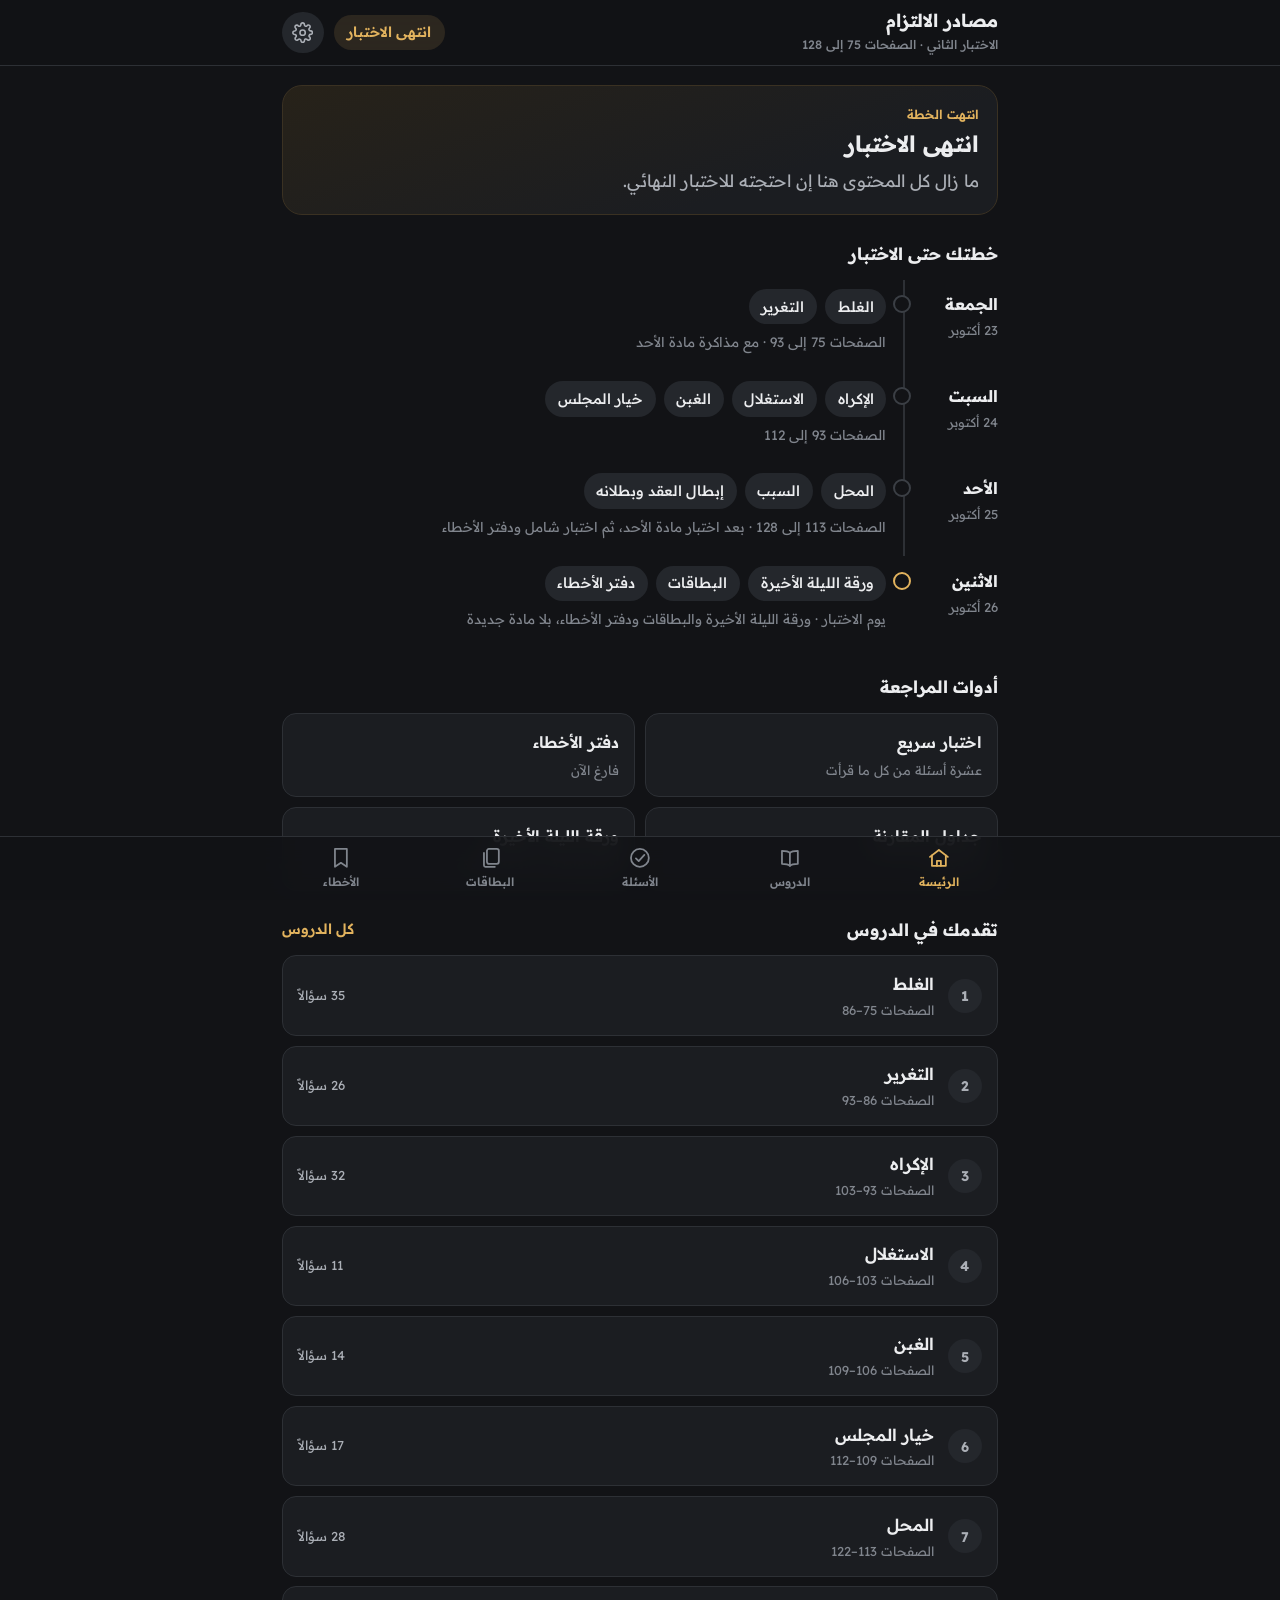
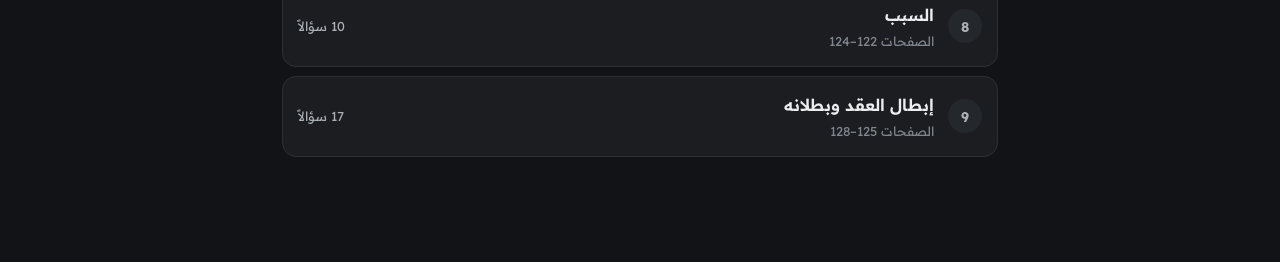
==== law114/index.html @ efef47d8 "ربط حفظ التقدم في المواقع الثلاثة بـ GitHub Co-Authored-By: Claude Opus 5.5 <noreply@anthropic.com> " ====
<!doctype html><html><head><meta charset=utf8><meta name=viewport content="width=device-width,initial-scale=1,viewport-fit=cover"><style>:root{color-scheme:light;box-sizing:border-box;padding-top:env(safe-area-inset-top,0px);padding-bottom:env(safe-area-inset-bottom,0px)}html{scroll-padding-top:env(safe-area-inset-top,0px)}body{margin:0;padding:0;font:14px -apple-system,BlinkMacSystemFont,sans-serif;background:#fff;color:#000}img{max-width:100%}[hidden]:not([hidden=until-found i]){display:none!important}</style></head><body>
<title>الميد الثاني مصادر الالتزام</title>
<meta name="claude:viewport-fit-sides" content="cover">
<link rel="preconnect" href="https://fonts.googleapis.com">
<link rel="preconnect" href="https://fonts.gstatic.com" crossorigin>
<link id="font-readex" rel="stylesheet" href="https://fonts.googleapis.com/css2?family=Readex+Pro:wght@300..700&display=swap">
<style>
/* Layout: one centred reading column for a phone; glassy sticky header with the countdown, fixed bottom tabs within thumb reach, content on soft graphite cards. Committed to a single dark look (the student asked for dark), gold for actions, green/red/blue reserved for a contract's legal effect. */
:root{
  --bg:#121316;
  --glass:rgba(18,19,22,.88);
  --surface:#1B1D21;
  --raised:#24272C;
  --line:#2D3035;
  --line-2:#3B3F45;
  --text:#ECEDEF;
  --text-2:#ABAFB6;
  --text-3:#80858D;
  --gold:#E2B35E;
  --gold-ink:#1A1407;
  --gold-tint:rgba(226,179,94,.13);
  --ok:#7CCB9F;
  --ok-tint:rgba(124,203,159,.14);
  --ok-ink:#0E2418;
  --bad:#F09389;
  --bad-tint:rgba(240,147,137,.14);
  --bad-ink:#2A0F0C;
  --able:#8DB6E6;
  --able-tint:rgba(141,182,230,.14);
  --teal:#7FCFCB;
  --teal-tint:rgba(127,207,203,.11);
  --violet:#BDA7F2;
  --violet-tint:rgba(189,167,242,.12);
  --shadow:rgba(0,0,0,.45);
  --r-lg:20px;
  --r-md:14px;
  --r-sm:10px;
  --font:"Readex Pro","Noto Sans Arabic","Geeza Pro",system-ui,sans-serif;
  color-scheme:dark;
}
html{font-size:17px;-webkit-text-size-adjust:100%}
html.fs-0{font-size:15.5px}
html.fs-2{font-size:18.5px}
*{box-sizing:border-box}
body{background:var(--bg);color:var(--text);font-family:var(--font);font-size:1rem;line-height:1.8;-webkit-tap-highlight-color:transparent}
body::before{content:"";position:fixed;inset:0 0 auto;height:env(safe-area-inset-top,0px);z-index:30;background:var(--bg)}
button{font:inherit;color:inherit;cursor:pointer}
button:focus-visible,a:focus-visible,textarea:focus-visible,[tabindex]:focus-visible{outline:2.5px solid var(--gold);outline-offset:2px}
.app{min-height:100%}
.wrap{max-width:44rem;margin-inline:auto;padding-left:max(16px,env(safe-area-inset-left,0px));padding-right:max(16px,env(safe-area-inset-right,0px))}

/* header */
.top{position:sticky;top:env(safe-area-inset-top,0px);z-index:20;background:var(--glass);-webkit-backdrop-filter:blur(14px);backdrop-filter:blur(14px);border-bottom:1px solid var(--line)}
.top .wrap{display:flex;align-items:center;gap:.6rem;padding-block:.55rem}
.brand{flex:1;min-width:0}
.brand b{display:block;font-size:1.06rem;font-weight:700;line-height:1.35}
.brand span{display:block;font-size:.72rem;color:var(--text-3);font-weight:500}
.count{flex:none;background:var(--gold-tint);color:var(--gold);border-radius:999px;padding:.28rem .8rem;font-size:.84rem;font-weight:600;white-space:nowrap;font-variant-numeric:tabular-nums}
.icon-btn{flex:none;width:2.45rem;height:2.45rem;border-radius:50%;border:0;background:var(--raised);display:grid;place-items:center;color:var(--text-2)}
.icon-btn svg{width:1.25rem;height:1.25rem}

/* main */
main{padding-block:1.1rem calc(6.2rem + env(safe-area-inset-bottom,0px));outline:none}
.enter{animation:enter .22s ease both}
@keyframes enter{from{opacity:.4;transform:translateY(6px)}to{opacity:1;transform:none}}
@media (prefers-reduced-motion:reduce){.enter{animation:none}}
.stack{display:grid;gap:.85rem}
.h-view{font-size:1.5rem;font-weight:700;line-height:1.4;margin:0;text-wrap:balance}
.eyebrow{font-size:.74rem;font-weight:600;color:var(--gold);margin:0}
.muted{color:var(--text-2)}
.small{font-size:.82rem}
.sec-title{display:flex;align-items:center;justify-content:space-between;gap:.6rem;margin:1.4rem 0 .6rem}
.sec-title h2{font-size:1rem;font-weight:700;margin:0}
.sec-title a,.link{background:none;border:0;padding:0;color:var(--gold);font-size:.84rem;font-weight:600;text-decoration:none}
.card{background:var(--surface);border:1px solid var(--line);border-radius:var(--r-lg);padding:1rem 1.05rem}
.btn{display:inline-flex;align-items:center;justify-content:center;gap:.5rem;min-height:3.05rem;padding:.55rem 1.1rem;border-radius:var(--r-md);border:0;font-weight:600;font-size:.98rem;text-decoration:none;text-align:center}
.btn-gold{background:var(--gold);color:var(--gold-ink)}
.btn-soft{background:var(--raised);color:var(--text)}
.btn-line{background:none;border:1.5px solid var(--line-2);color:var(--text)}
.btn-block{width:100%}
.btn-row{display:grid;grid-template-columns:1fr 1fr;gap:.6rem}
.chips{display:flex;flex-wrap:wrap;gap:.45rem}
.chip{border:1.5px solid var(--line-2);background:none;color:var(--text-2);border-radius:999px;padding:.32rem .85rem;font-size:.86rem;font-weight:500;line-height:1.5}
.chip[aria-pressed="true"]{background:var(--gold-tint);border-color:var(--gold);color:var(--gold);font-weight:600}
.pg{display:inline-block;font-size:.7rem;font-weight:500;line-height:1.55;color:var(--text-3);border:1px solid var(--line-2);border-radius:999px;padding:0 .5rem;margin-inline-start:.3rem;vertical-align:.12em;white-space:nowrap;font-variant-numeric:tabular-nums}
.qt{color:var(--text)}
.badge{display:inline-flex;align-items:center;gap:.35rem;font-size:.74rem;font-weight:600;border-radius:999px;padding:.12rem .62rem;white-space:nowrap;line-height:1.6}
.badge::before{content:"";width:.42rem;height:.42rem;border-radius:50%;background:currentColor}
.b-void{color:var(--bad);background:var(--bad-tint)}
.b-able{color:var(--able);background:var(--able-tint)}
.b-ok{color:var(--ok);background:var(--ok-tint)}
.b-reduce{color:var(--gold);background:var(--gold-tint)}
.b-stop{color:var(--violet);background:var(--violet-tint)}
.idtag{font-size:.7rem;color:var(--text-3);font-variant-numeric:tabular-nums;letter-spacing:.02em}
.empty{border:1.5px dashed var(--line-2);border-radius:var(--r-lg);padding:1.1rem;color:var(--text-2)}
.empty p{margin:0}

/* home */
.today{background:linear-gradient(160deg,#272219 0%,var(--surface) 70%);border:1px solid #3a3122}
.today h1{font-size:1.32rem;font-weight:700;margin:.15rem 0 .35rem;line-height:1.45}
.today p{margin:0}
.today .btn{margin-top:.9rem}
.plan{list-style:none;margin:0;padding:0}
.day{display:grid;grid-template-columns:4.6rem 1fr;gap:.85rem}
.day-date{padding-block:.6rem}
.day-date b{display:block;font-size:.95rem;font-weight:700}
.day-date span{display:block;font-size:.76rem;color:var(--text-3);font-variant-numeric:tabular-nums}
.day-body{position:relative;border-inline-start:2px solid var(--line);padding-inline-start:1rem;padding-block:.55rem 1rem;min-width:0}
.day-body::before{content:"";position:absolute;inset-inline-start:-8px;top:.9rem;width:14px;height:14px;border-radius:50%;background:var(--bg);border:2px solid var(--line-2)}
.day.is-today .day-body::before{border-color:var(--gold);background:var(--gold)}
.day.is-exam .day-body::before{border-color:var(--gold)}
.day:last-child .day-body{border-inline-start-color:transparent}
.day-body p{margin:.35rem 0 0;font-size:.8rem;color:var(--text-3)}
.lchip{display:inline-flex;align-items:center;gap:.35rem;background:var(--raised);border:0;color:var(--text);border-radius:999px;padding:.28rem .75rem;font-size:.85rem;font-weight:500;text-decoration:none}
.lchip.done{color:var(--ok)}
.lchip.done::before{content:"";width:.5rem;height:.28rem;border:solid currentColor;border-width:0 0 2px 2px;transform:rotate(-45deg) translateY(-1px)}
.lchip.soon{color:var(--text-3)}
.tools{display:grid;grid-template-columns:1fr 1fr;gap:.6rem}
.tool{display:flex;flex-direction:column;align-items:flex-start;gap:.15rem;background:var(--surface);border:1px solid var(--line);border-radius:var(--r-md);padding:.8rem .9rem;text-align:start;text-decoration:none;color:var(--text)}
.tool b{font-size:.94rem;font-weight:600}
.tool span{font-size:.76rem;color:var(--text-3)}
.lrow{display:flex;align-items:center;gap:.8rem;background:var(--surface);border:1px solid var(--line);border-radius:var(--r-md);padding:.75rem .9rem;text-decoration:none;color:var(--text);width:100%;text-align:start}
.lrow .num{flex:none;width:2rem;height:2rem;border-radius:50%;background:var(--raised);display:grid;place-items:center;font-size:.82rem;font-weight:700;color:var(--text-2);font-variant-numeric:tabular-nums}
.lrow .num.done{background:var(--ok-tint);color:var(--ok)}
.lrow .meta{flex:1;min-width:0}
.lrow .meta b{display:block;font-size:.98rem;font-weight:600}
.lrow .meta span{display:block;font-size:.76rem;color:var(--text-3)}
.lrow .stat{flex:none;font-size:.76rem;color:var(--text-2);text-align:end;font-variant-numeric:tabular-nums}
.lrow.soon{opacity:.55}
.list{display:grid;gap:.55rem}

/* lesson */
.back{display:inline-flex;align-items:center;gap:.3rem;color:var(--text-2);font-size:.86rem;text-decoration:none;margin-bottom:.4rem}
.back svg{width:1rem;height:1rem}
.l-title{font-size:2rem;font-weight:700;line-height:1.35;margin:.1rem 0 .4rem}
.l-intro{color:var(--text-2);margin:0}
.toc{margin-top:.9rem}
.sec{margin-top:1.7rem;scroll-margin-top:5rem}
.sec>h2{font-size:1.18rem;font-weight:700;line-height:1.5;margin:0 0 .7rem;text-wrap:balance}
.blk{margin-top:.75rem}
.blk p{margin:0}
.b-p{line-height:1.95}
.b-h3{font-size:1.02rem;font-weight:700;margin-top:1.3rem;display:flex;align-items:center;gap:.5rem}
.b-h3::before{content:"";width:.45rem;height:.45rem;border-radius:50%;background:var(--gold)}
.box{border-radius:var(--r-md);padding:.85rem .95rem}
.box .lbl{display:block;font-size:.74rem;font-weight:600;margin-bottom:.25rem}
.b-def,.b-art,.b-quote{background:var(--surface);border:1px solid var(--line)}
.b-def .lbl,.b-quote .lbl{color:var(--gold)}
.b-art .lbl{color:var(--text-2)}
.b-art .lbl em{font-style:normal;color:var(--gold)}
.b-def .tx,.b-art .tx,.b-quote .tx{font-size:1.06rem;line-height:1.95}
.qm{color:var(--gold)}
.b-eg{background:var(--raised)}
.b-eg .lbl{color:var(--text-2)}
.b-eg p{color:var(--text-2)}
.b-hashia{background:var(--teal-tint)}
.b-hashia .lbl{color:var(--teal)}
.b-warn{background:var(--violet-tint)}
.b-warn .lbl{color:var(--violet)}
.b-tip{background:var(--gold-tint)}
.b-tip .lbl{color:var(--gold)}
.b-list h4{font-size:.9rem;font-weight:700;margin:0 0 .45rem;color:var(--text-2)}
.b-list h4 .hs{color:var(--teal);font-weight:600}
.items{list-style:none;margin:0;padding:0;display:grid;gap:.55rem}
.items li{display:grid;grid-template-columns:auto 1fr;gap:.65rem;background:var(--surface);border:1px solid var(--line);border-radius:var(--r-md);padding:.7rem .85rem}
.items .mk{width:1.55rem;height:1.55rem;border-radius:50%;background:var(--gold-tint);color:var(--gold);display:grid;place-items:center;font-size:.78rem;font-weight:700;font-variant-numeric:tabular-nums;margin-top:.15rem}
.items .mk.dot{background:none}
.items .mk.dot::before{content:"";width:.42rem;height:.42rem;border-radius:50%;background:var(--gold)}
.items b{display:block;font-weight:600;line-height:1.7}
.items p{color:var(--text-2);margin-top:.2rem}
.kinds{display:grid;gap:.65rem}
.kind{background:var(--surface);border:1px solid var(--line);border-radius:var(--r-lg);padding:.9rem 1rem}
.kind-h{display:flex;align-items:flex-start;justify-content:space-between;gap:.7rem}
.kind-h b{font-size:1.06rem;font-weight:700;line-height:1.6}
.kind .d{margin-top:.45rem;font-size:1.02rem;line-height:1.9}
.kind .d .lbl{display:block;font-size:.72rem;font-weight:600;color:var(--gold);margin-bottom:.1rem}
.kind .x{margin-top:.45rem;color:var(--text-2)}
.kind .hk{margin-top:.45rem}
.kind .hk span{font-size:.74rem;font-weight:600;color:var(--gold)}
.kind ul{margin:.5rem 0 0;padding:0;list-style:none;display:grid;gap:.35rem}
.kind ul li{position:relative;padding-inline-start:1rem;color:var(--text-2);font-size:.95rem}
.kind ul li::before{content:"";position:absolute;inset-inline-start:0;top:.75em;width:.36rem;height:.36rem;border-radius:50%;background:var(--line-2)}
.kind .egl{display:block;margin-top:.55rem;font-size:.72rem;font-weight:600;color:var(--text-3)}
.l-end{margin-top:2rem;display:grid;gap:.6rem}

/* quiz */
.setup-group{margin-top:1.1rem}
.setup-group h3{font-size:.86rem;font-weight:600;color:var(--text-2);margin:0 0 .5rem}
.avail{margin-top:1rem;font-size:.84rem;color:var(--text-3)}
.run-top{display:flex;align-items:center;gap:.8rem}
.run-top .pos{flex:1;font-size:.86rem;color:var(--text-2);font-variant-numeric:tabular-nums}
.bar{height:5px;border-radius:999px;background:var(--raised);overflow:hidden;margin:.6rem 0 1rem}
.bar i{display:block;height:100%;background:var(--gold);border-radius:999px;transition:width .25s ease}
.q-meta{display:flex;flex-wrap:wrap;align-items:center;gap:.35rem .7rem;font-size:.76rem;color:var(--text-3)}
.q-meta .k{color:var(--gold);font-weight:600}
.q-meta .hs{color:var(--teal);font-weight:600}
.q-text{font-size:1.18rem;font-weight:600;line-height:1.8;margin:.55rem 0 1rem}
.blank{display:inline-block;min-width:4.5rem;border-bottom:2px solid var(--gold);color:var(--gold);text-align:center;line-height:1.4}
.opts{display:grid;gap:.55rem}
.opts.tf{grid-template-columns:1fr 1fr}
.opt{display:flex;align-items:center;gap:.75rem;width:100%;min-height:3.3rem;text-align:start;background:var(--raised);border:1.5px solid transparent;border-radius:var(--r-md);padding:.7rem .95rem;font-size:1rem;line-height:1.6;color:var(--text)}
.opts.tf .opt{justify-content:center;font-weight:600}
.opt .tx{flex:1}
.opt .sign{flex:none;width:1.45rem;height:1.45rem;border-radius:50%;border:2px solid var(--line-2);position:relative}
.opts.tf .opt .sign{display:none}
.opt:disabled{cursor:default}
.opt.right{background:var(--ok-tint);border-color:var(--ok)}
.opt.right .sign{background:var(--ok);border-color:var(--ok)}
.opt.right .sign::after{content:"";position:absolute;left:50%;top:45%;width:.55rem;height:.3rem;border:solid var(--ok-ink);border-width:0 0 2.5px 2.5px;transform:translate(-50%,-50%) rotate(-45deg)}
.opt.wrong{background:var(--bad-tint);border-color:var(--bad)}
.opt.wrong .sign{background:var(--bad);border-color:var(--bad)}
.opt.wrong .sign::before,.opt.wrong .sign::after{content:"";position:absolute;left:50%;top:50%;width:.62rem;height:2.5px;background:var(--bad-ink);border-radius:2px;transform:translate(-50%,-50%) rotate(45deg)}
.opt.wrong .sign::after{transform:translate(-50%,-50%) rotate(-45deg);border:0}
.opt.dim{opacity:.55}
.fb{margin-top:1rem;border-radius:var(--r-lg);padding:.95rem 1rem;background:var(--surface);border:1px solid var(--line)}
.fb .v{font-weight:700;margin:0}
.fb .v.ok{color:var(--ok)}
.fb .v.no{color:var(--bad)}
.fb .nbline{font-size:.8rem;color:var(--text-3);margin:.2rem 0 0}
.fb .w{margin:.55rem 0 0;color:var(--text-2);line-height:1.9}
.essay-draft{width:100%;min-height:7rem;resize:vertical;background:var(--raised);border:1.5px solid var(--line-2);border-radius:var(--r-md);color:var(--text);padding:.75rem .9rem;font:inherit;line-height:1.8}
.pts{list-style:none;margin:.6rem 0 0;padding:0;display:grid;gap:.5rem}
.pts li{background:var(--raised);border-radius:var(--r-md);padding:.65rem .85rem;line-height:1.85}
.next{margin-top:1rem}
.score{display:flex;align-items:baseline;gap:.6rem}
.score b{font-size:2.6rem;font-weight:700;line-height:1;font-variant-numeric:tabular-nums}
.score span{color:var(--text-2)}
.wrongs{display:grid;gap:.55rem;margin-top:.8rem}
.wrongs details{background:var(--surface);border:1px solid var(--line);border-radius:var(--r-md);padding:.7rem .9rem}
.wrongs summary{cursor:pointer;line-height:1.7}
.wrongs .ans{margin:.5rem 0 0;color:var(--ok)}

/* cards */
.flip-wrap{perspective:1200px;margin-top:.9rem}
.flip{display:grid;transform-style:preserve-3d;transition:transform .5s ease;border-radius:var(--r-lg);cursor:pointer}
.flip.on{transform:rotateY(180deg)}
.face{grid-area:1/1;-webkit-backface-visibility:hidden;backface-visibility:hidden;background:var(--surface);border:1px solid var(--line);border-radius:var(--r-lg);padding:1.1rem 1.15rem;min-height:14rem;display:flex;flex-direction:column;gap:.5rem}
.face.front{justify-content:center}
.face.back{transform:rotateY(180deg)}
.face .term{font-size:1.55rem;font-weight:700;line-height:1.5}
.face .hint{font-size:.78rem;color:var(--text-3)}
.face .def{font-size:1.05rem;line-height:1.95;margin:0}
.face .top-row{display:flex;justify-content:space-between;align-items:center;gap:.5rem;font-size:.74rem;color:var(--text-3)}
@media (prefers-reduced-motion:reduce){.flip{transition:none}}
.deck-info{display:flex;justify-content:space-between;font-size:.82rem;color:var(--text-3);margin-top:.9rem;font-variant-numeric:tabular-nums}

/* notebook */
.dots{display:inline-flex;gap:.28rem;flex:none}
.dots i{width:.72rem;height:.72rem;border-radius:50%;border:2px solid var(--ok)}
.dots i.on{background:var(--ok)}
.nb-item{display:flex;align-items:flex-start;gap:.75rem;background:var(--surface);border:1px solid var(--line);border-radius:var(--r-md);padding:.75rem .9rem}
.nb-item .dots{margin-top:.45rem}
.nb-item .t{flex:1;min-width:0;line-height:1.75}
.nb-item .t small{display:block;color:var(--text-3);font-size:.72rem}

/* tables */
.tbl{background:var(--surface);border:1px solid var(--line);border-radius:var(--r-lg);overflow:hidden}
.tbl h3{font-size:1rem;font-weight:700;margin:0;padding:.85rem 1rem .2rem}
.tbl .for{font-size:.74rem;color:var(--text-3);padding:0 1rem .7rem;margin:0}
.tbl table{width:100%;border-collapse:collapse;table-layout:fixed}
.tbl thead th{background:var(--raised);color:var(--gold);font-size:.84rem;font-weight:600;text-align:start;padding:.55rem .8rem}
.tbl .rh th{font-size:.74rem;font-weight:600;color:var(--text-3);text-align:start;padding:.65rem .8rem .1rem;border-top:1px solid var(--line)}
.tbl td{vertical-align:top;padding:.15rem .8rem .7rem;font-size:.93rem;line-height:1.8;overflow-wrap:anywhere}
.tbl td+td{border-inline-start:1px solid var(--line)}
.tbl .stk{border-top:1px solid var(--line);padding:.7rem 1rem}
.tbl .stk h4{font-size:.76rem;font-weight:600;color:var(--text-3);margin:0 0 .4rem}
.tbl .stk dl{margin:0;display:grid;gap:.45rem}
.tbl .stk dt{font-size:.8rem;font-weight:600;color:var(--gold)}
.tbl .stk dd{margin:0;font-size:.93rem;line-height:1.8}

/* last night */
.ln-group{margin-top:1.2rem}
.ln-group h3{font-size:.95rem;font-weight:700;margin:0 0 .5rem}
.ln{list-style:none;margin:0;padding:0;display:grid;gap:.5rem}
.ln li{background:var(--surface);border:1px solid var(--line);border-radius:var(--r-md);padding:.7rem .9rem;line-height:1.85}

/* bottom tabs */
.tabs{position:fixed;left:0;right:0;bottom:0;z-index:20;background:var(--glass);-webkit-backdrop-filter:blur(14px);backdrop-filter:blur(14px);border-top:1px solid var(--line);padding-left:max(16px,env(safe-area-inset-left,0px));padding-right:max(16px,env(safe-area-inset-right,0px));padding-bottom:env(safe-area-inset-bottom,0px)}
.tabs nav{max-width:44rem;margin-inline:auto;display:grid;grid-template-columns:repeat(5,1fr)}
.tabs a{display:flex;flex-direction:column;align-items:center;gap:.12rem;padding-block:.5rem .45rem;font-size:.68rem;font-weight:600;color:var(--text-3);text-decoration:none;min-height:3.3rem;position:relative}
.tabs a svg{width:1.4rem;height:1.4rem;stroke:currentColor;fill:none;stroke-width:1.8;stroke-linecap:round;stroke-linejoin:round}
.tabs a[aria-current="page"]{color:var(--gold)}
.tabs a .n{position:absolute;top:.25rem;inset-inline-start:calc(50% + .3rem);background:var(--bad);color:var(--bad-ink);font-size:.6rem;font-weight:700;border-radius:999px;min-width:1.05rem;height:1.05rem;display:grid;place-items:center;padding:0 .25rem;font-variant-numeric:tabular-nums}

/* settings sheet */
.backdrop{position:fixed;inset:0;z-index:40;background:rgba(0,0,0,.55)}
.sheet{position:fixed;left:0;right:0;bottom:0;z-index:41;background:var(--surface);border-top:1px solid var(--line);border-radius:22px 22px 0 0;padding-left:max(16px,env(safe-area-inset-left,0px));padding-right:max(16px,env(safe-area-inset-right,0px));padding-bottom:calc(1rem + env(safe-area-inset-bottom,0px));max-height:85vh;overflow:auto;box-shadow:0 -10px 40px var(--shadow)}
.sheet .wrap{padding-top:.6rem}
.grab{width:2.6rem;height:.3rem;border-radius:999px;background:var(--line-2);margin:0 auto .8rem}
.sheet h2{font-size:1.1rem;font-weight:700;margin:0}
.sheet h3{font-size:.86rem;font-weight:600;color:var(--text-2);margin:1.1rem 0 .5rem}
.fonts{display:grid;gap:.5rem}
.fontopt{display:flex;align-items:center;justify-content:space-between;gap:.6rem;width:100%;background:var(--raised);border:1.5px solid transparent;border-radius:var(--r-md);padding:.7rem .9rem;text-align:start;color:var(--text)}
.fontopt[aria-pressed="true"]{border-color:var(--gold)}
.fontopt .smp{font-size:1.15rem}
.fontopt .nm{font-size:.74rem;color:var(--text-3);font-family:system-ui,sans-serif}
.sizes{display:grid;grid-template-columns:repeat(3,1fr);gap:.5rem}
.sizes button{background:var(--raised);border:1.5px solid transparent;border-radius:var(--r-md);min-height:2.8rem;color:var(--text)}
.sizes button[aria-pressed="true"]{border-color:var(--gold);color:var(--gold)}
.saveinfo{font-size:.78rem;color:var(--text-3);margin:1rem 0 0}
.danger{color:var(--bad)}
</style>

<div class="app" dir="rtl" lang="ar">
  <header class="top">
    <div class="wrap">
      <div class="brand"><b>مصادر الالتزام</b><span>الاختبار الثاني · الصفحات 75 إلى 128</span></div>
      <span class="count" id="count" aria-live="polite">8 أيام</span>
      <button class="icon-btn" id="btnSettings" type="button" aria-label="الإعدادات"><svg viewBox="0 0 24 24" fill="none" stroke="currentColor" stroke-width="1.8" stroke-linecap="round" stroke-linejoin="round" aria-hidden="true"><circle cx="12" cy="12" r="3"/><path d="M19.4 15a1.7 1.7 0 0 0 .3 1.8l.1.1a2 2 0 1 1-2.8 2.8l-.1-.1a1.7 1.7 0 0 0-1.8-.3 1.7 1.7 0 0 0-1 1.5V21a2 2 0 1 1-4 0v-.1a1.7 1.7 0 0 0-1.1-1.5 1.7 1.7 0 0 0-1.8.3l-.1.1a2 2 0 1 1-2.8-2.8l.1-.1a1.7 1.7 0 0 0 .3-1.8 1.7 1.7 0 0 0-1.5-1H3a2 2 0 1 1 0-4h.1a1.7 1.7 0 0 0 1.5-1.1 1.7 1.7 0 0 0-.3-1.8l-.1-.1a2 2 0 1 1 2.8-2.8l.1.1a1.7 1.7 0 0 0 1.8.3H9a1.7 1.7 0 0 0 1-1.5V3a2 2 0 1 1 4 0v.1a1.7 1.7 0 0 0 1 1.5 1.7 1.7 0 0 0 1.8-.3l.1-.1a2 2 0 1 1 2.8 2.8l-.1.1a1.7 1.7 0 0 0-.3 1.8V9a1.7 1.7 0 0 0 1.5 1H21a2 2 0 1 1 0 4h-.1a1.7 1.7 0 0 0-1.5 1z"/></svg></button>
    </div>
  </header>

  <main id="view" class="wrap" tabindex="-1">
    <div class="stack">
      <p class="eyebrow">جارٍ التحميل</p>
      <h1 class="h-view">مصادر الالتزام</h1>
      <p class="muted">موقع مذاكرة الاختبار الثاني: من عيوب الرضى في صفحة 75 إلى إبطال العقد وبطلانه في صفحة 128.</p>
    </div>
  </main>

  <div class="tabs">
    <nav aria-label="أقسام الموقع">
      <a href="#home" data-tab="home"><svg viewBox="0 0 24 24" aria-hidden="true"><path d="M3 11 12 4l9 7"/><path d="M5 9.5V20h14V9.5"/><path d="M10 20v-5h4v5"/></svg>الرئيسة</a>
      <a href="#lessons" data-tab="lessons"><svg viewBox="0 0 24 24" aria-hidden="true"><path d="M12 7c-1.5-1.5-4-2-8-2v13c4 0 6.5.5 8 2 1.5-1.5 4-2 8-2V5c-4 0-6.5.5-8 2z"/><path d="M12 7v13"/></svg>الدروس</a>
      <a href="#quiz" data-tab="quiz"><svg viewBox="0 0 24 24" aria-hidden="true"><circle cx="12" cy="12" r="9"/><path d="m8 12.5 2.8 2.8L16.5 9"/></svg>الأسئلة</a>
      <a href="#cards" data-tab="cards"><svg viewBox="0 0 24 24" aria-hidden="true"><rect x="8" y="3" width="12" height="15" rx="2"/><path d="M5 7v12.5A1.5 1.5 0 0 0 6.5 21H16"/></svg>البطاقات</a>
      <a href="#nb" data-tab="nb"><svg viewBox="0 0 24 24" aria-hidden="true"><path d="M6 3h12v18l-6-4-6 4z"/></svg>الأخطاء<span class="n" id="nbBadge" hidden>0</span></a>
    </nav>
  </div>

  <div class="backdrop" id="backdrop" hidden></div>
  <section class="sheet" id="sheet" role="dialog" aria-modal="true" aria-labelledby="sheetTitle" hidden>
    <div class="wrap" id="sheetBody"></div>
  </section>
</div>

<script id="data" type="application/json">{"all":[{"id":1,"title":"الغلط","pages":"75–86"},{"id":2,"title":"التغرير","pages":"86–93"},{"id":3,"title":"الإكراه","pages":"93–103"},{"id":4,"title":"الاستغلال","pages":"103–106"},{"id":5,"title":"الغبن","pages":"106–109"},{"id":6,"title":"خيار المجلس","pages":"109–112"},{"id":7,"title":"المحل","pages":"113–122"},{"id":8,"title":"السبب","pages":"122–124"},{"id":9,"title":"إبطال العقد وبطلانه","pages":"125–128"}],"plan":[{"d":"2026-10-23","name":"الجمعة","date":"23 أكتوبر","lessons":[1,2],"pages":"75 إلى 93","note":"مع مذاكرة مادة الأحد"},{"d":"2026-10-24","name":"السبت","date":"24 أكتوبر","lessons":[3,4,5,6],"pages":"93 إلى 112"},{"d":"2026-10-25","name":"الأحد","date":"25 أكتوبر","lessons":[7,8,9],"pages":"113 إلى 128","note":"بعد اختبار مادة الأحد، ثم اختبار شامل ودفتر الأخطاء"},{"d":"2026-10-26","name":"الاثنين","date":"26 أكتوبر","exam":true,"lessons":[],"note":"ورقة الليلة الأخيرة والبطاقات ودفتر الأخطاء، بلا مادة جديدة"}],"lessons":[{"id":1,"title":"الغلط","pages":"75–86","batch":1,"intro":"الغلط أول عيوب الرضى في الكتاب، ونصّ على أحكامه نظام المعاملات المدنية في المواد من 57 إلى 60.","sections":[{"h":"مدخل: عيوب الرضى","b":[{"t":"p","x":"لكي ينعقد العقد صحيحاً لا بد أن يتوفر الرضى بين أطرافه، وهو ركن العقد الأول. ولا يكفي وجود الرضى، بل يجب أن يصدر من صاحب أهلية معتبرة شرعاً، والمقصود أهلية الأداء.","pg":"75"},{"t":"def","h":"أهلية الأداء","x":"صلاحية الشخص لمباشرة التصرفات القانونية بنفسه","pg":"75"},{"t":"p","x":"ويجب كذلك أن تصدر الإرادة سليمة خالية من أي عيب: فمن يقدم على العقد يجب أن تكون إرادته كاملة وحرة، وأن يكون على بينة مما هو مقدم عليه، وإلا كان رضاه معيباً غير سليم، وجاز المطالبة بإبطال العقد.","pg":"75"},{"t":"p","x":"وتسمى هذه العيوب في الفقه الإسلامي «الخيارات»، لأن من شاب إرادته عيب له أن يختار أفضل الأمرين: إمضاء العقد أو فسخه.","pg":"75"},{"t":"list","h":"عيوب الرضى التي يذكرها الكتاب ومواضعها في النظام","num":1,"items":[{"h":"الغلط","x":"المواد من 57 إلى 60.","pg":"76"},{"h":"التغرير","x":"المواد من 61 إلى 63.","pg":"86–92"},{"h":"الإكراه","x":"المواد من 64 إلى 67.","pg":"93–101"},{"h":"الاستغلال","x":"المادة 68.","pg":"103"},{"h":"الغبن","x":"المادة 69.","pg":"106"}]}]},{"h":"تعريف الغلط ونصوصه","b":[{"t":"def","h":"الغلط","x":"الغلط هو وهم يقوم في ذهن الشخص يجعله يتصور أمراً على خلاف الواقع، وهذا قد يكون ناتجاً عن واقعة غير صحيحة يتوهم الشخص صحتها، أو عن واقعة صحيحة يتوهم عدم صحتها","pg":"76"},{"t":"art","no":"57","x":"للمتعاقد طلب إبطال العقد إذا وقع في غلط جوهري لولاه لم يرض بالعقد، وبخاصة إذا كان الغلط الجوهري في صفة المحل أو شخص المتعاقد معه أو صفته أو الحكم النظامي.","pg":"76"},{"t":"art","no":"58","x":"لا يُعتد بغلط المتعاقد إلا إذا كان المتعاقد الآخر قد وقع معه في الغلط نفسه أو علم بوقوعه فيه أو كان من السهل عليه أن يتبينه.","pg":"76"},{"t":"art","no":"59","x":"لا يؤثر في العقد مجرد الغلط المادي في الحساب أو الكتابة.","pg":"76"},{"t":"art","no":"60","x":"ليس لمن وقع في غلط أن يتمسك به على وجه يتعارض مع ما يقضي به حسن النية، ويكون ملزماً بالعقد الذي قصد إبرامه إذا أظهر المتعاقد الآخر استعداده لتنفيذ هذا العقد.","pg":"76"}]},{"h":"أنواع الغلط الثلاثة","b":[{"t":"kinds","items":[{"h":"الغلط المانع","eff":"void","et":"باطل أي منعدم","d":"هو الغلط الذي يحول دون انعقاد العقد، فهو لا يعيب الإرادة فحسب ولكنه يعدمها، ويتحقق إذا تعلق الاعتقاد الخاطئ بركن من أركان العقد كالرضى أو المحل أو السبب","x":"لأن الإرادتين لم تتوافقا فيه على عنصر من العناصر الأساسية في العقد: ماهية العقد أو المحل أو السبب، «فالتراضي إذاً غير موجود والعقد باطل أي منعدم».","egs":["في جنس المعقود عليه: من يشتري خاتماً على أنه من ألماس فإذا به من الزجاج، أو قماشاً على أنه من الحرير فإذا به من ألياف صناعية تشبه الحرير. فالعقد باطل لا يترتب عليه أثره الشرعي، لفوات المعقود عليه بفوات الجنس.","نقود يعطيها شخص لآخر على أنها قرض، ويأخذها الآخر على أنها هبة: لا ينعقد العقد لتخلف ركن الرضى، لأن الإرادتين لم تتطابق.","في ذاتية المحل: شخص يملك سيارتين من صنفين مختلفين، فتعاقد على بيع إحداهما، وانصرفت نية المشتري إلى شراء الأخرى.","في السبب: يتفق الورثة مع الموصى لهم على قسمة العين الشائعة بينهم، ثم يتضح أن الوصية باطلة."],"pg":"76–77"},{"h":"الغلط غير المؤثر","eff":"ok","et":"صحيح","d":"هو الغلط الذي لا يؤثر في صحة العقد، فلا يكون العقد بسببه قابلاً للفسخ لأنه لم يكن دافعاً للتعاقد","x":"ومنه الغلط في صفات غير جوهرية للشيء، والغلط المادي في الحساب أو الكتابة (المادة 59)، فلا يؤثر في الإرادة ولا يعيبها، ويُكتفى بتصحيح الغلط.","egs":["ثوب اشتُري على أنه من صناعة شركة معينة، فتبين أنه من صناعة شركة أخرى مطابقة لها في الجودة: صفة غير جوهرية.","اتفقا على أن الثمن مئة، فكُتب الرقم بزيادة صفر فصار ألفاً: الإرادتان سليمتان، والغلط وقع في المحرر بعد توافقهما، فيُكتفى بتصحيحه.","بيع عدة أشياء حُدد لكل منها ثمن مستقل، ثم وقع غلط في ناتج الجمع: لا يؤثر في صحة العقد، ويجب تصحيحه واعتماد حاصل الجمع الصحيح."],"pg":"77–78"},{"h":"الغلط الذي يعيب الإرادة","eff":"able","et":"قابل للإبطال","d":"هو الغلط الذي يحدث عند تكوين الإرادة في ذهن صاحبها، وذلك بأن يتوهم أمراً على غير الحقيقة، وبهذا الوهم يُقبل على إبرام العقد، ويترتب على هذا الوهم جواز المطالبة بفسخ العقد","x":"وهو النوع الذي يؤثر في صحة العقود ويجعل العقد قابلاً للإبطال لمصلحة من وقع فيه؛ فلا يمنع تكوين العقد ابتداءً كالغلط المانع، ولا هو بالغلط اليسير الذي لا يؤثر في صحة العقد.","pg":"78–79"}]},{"t":"hashia","x":"وقد يقع الغلط في الجنس والوصف معاً، كمن يشتري حصاناً على أنه عربي، فيتضح أنه بغل غير عربي.","pg":"77"},{"t":"tip","x":"يستعمل الكتاب في هذا الدرس كلمتي «الفسخ» و«الإبطال» بمعنى واحد، أما المادة 57 فعبّرت بـ«طلب إبطال العقد»، فاكتب في جوابك عبارة المادة."}]},{"h":"الشرط الأول للإبطال: أن يكون الغلط جوهرياً","b":[{"t":"p","x":"بيّنت المادتان 57 و58 شرطين لإبطال العقد بالغلط الذي يعيب الإرادة: أن يكون الغلط جوهرياً، وأن يتصل بعلم المتعاقد الآخر. وهذا هو الأول.","pg":"79"},{"t":"def","h":"الغلط الجوهري","x":"يعتبر الغلط جوهرياً إذا كان الوقوع فيه هو السبب الرئيس الدافع إلى التعاقد","pg":"79"},{"t":"p","x":"والمعنى أنه لولا هذا الغلط لما أقدم المتعاقد على العقد، فيجب أن يبلغ حداً من الجسامة بحيث لو علمه لامتنع عن الدخول في العلاقة التعاقدية. وقد يقع في صفة جوهرية للشيء محل العقد، أو في ذات المتعاقد أو صفة من صفاته.","pg":"79"},{"t":"h3","x":"أ. الغلط في صفة جوهرية للشيء"},{"t":"def","h":"الغلط في صفة جوهرية للشيء","x":"ويقصد به الغلط الذي يقع فيه أحد المتعاقدين في وصف معين كان يظن أنه موجود في محل العقد، بحيث يمتنع المتعاقد عن إبرام العقد لو لم يقع فيه","pg":"79"},{"t":"p","x":"ويسمى «الغلط في وصف مرغوب فيه». والصفة الجوهرية هي «الصفات التي دفعت المتعاقد إلى إبرام العقد». فإذا وقع الغلط في وصف مرغوب فيه في محل العقد ثبت خيار الفسخ لفوات الوصف.","pg":"79–80"},{"t":"eg","x":"كتاب اشتُري على أنه من الطبعة الأولى فبان من الطبعة الرابعة، ولوحة اشتُريت على أنها من رسم فنان معين فإذا هي مقلدة، وأرض اشتُريت لإقامة مصنع فتبين أن إقامة المصانع ممنوعة في منطقتها.","pg":"79–80"},{"t":"list","h":"المعياران اللذان يعتد بهما القانون المدني لاعتبار الصفة جوهرية، ويكفي أحدهما","num":1,"items":[{"h":"معيار ذاتي أو شخصي","x":"«وذلك إذا وقع في صفة تكون جوهرية في اعتبار المتعاقدين».","pg":"80"},{"h":"معيار موضوعي","x":"«وذلك باعتبار الصفة جوهرية لما يلابس العقد من ظروف ولما ينبغي في التعامل من حسن النية».","pg":"80"}]},{"t":"p","x":"والعبرة في تحديد جوهرية الصفة ليست بالصفات التي يخرج تخلفها الشيء من نوع إلى نوع آخر، بل بالصفات التي دفعت المتعاقد إلى التعاقد، فلولاها ما أقدم عليه؛ فهو تحديد شخصي ذاتي.","pg":"80"},{"t":"p","x":"وقد لا يكون الشيء مادياً: فقد يكون عملاً متصلاً بشيء، كمقاول غلط في طبيعة الأرض التي التزم بالبناء عليها فله طلب الإبطال. وقد يكون شيئاً معنوياً أو حقاً مالياً، كمشتري المحل التجاري يغلط في عنصر العملاء، والمضرور الذي تنازل عن حقه في التعويض يغلط في حجم إصابته ومداها.","pg":"81"},{"t":"hashia","x":"ولا فرق بين الغلط في أداء المتعاقد نفسه والغلط في أداء المتعاقد معه: فالمشتري قد يظن أنه يشتري لوحة من رسم فنان معين فيتضح العكس، والبائع قد يبيع لوحة بثمن رخيص ثم يتضح أنها كبيرة القيمة لأنها من رسم فنان مشهور.","pg":"81"},{"t":"h3","x":"ب. الغلط في شخص المتعاقد"},{"t":"p","x":"الأصل أن شخصية المتعاقد ليست محل اعتبار في عقود المعاوضات، لأن كل طرف يأخذ مقابلاً لما يعطي. لكن قد يكون لشخصية المتعاقد اعتبار عند التعاقد، فلولاها لما دخل الأطراف في العقد. وهذا الاعتبار قد يكون لذات المتعاقد أو لصفة من صفاته.","pg":"81"},{"t":"list","h":"صورتا الغلط في شخص المتعاقد","num":1,"items":[{"h":"الغلط في ذات المتعاقد","x":"في العقود القائمة على الاعتبار الشخصي: عقود التبرع كالهبة، وبعض عقود المعاوضة كالوكالة والعمل والإيجار. مثاله: من يقصد هبة مال لشخص معين فتقع الهبة لشخص آخر، ومن يبرم عقد شركة معتقداً أن شريكه شخص معين ثم يكتشف أنه شخص آخر. والراجح أن الغلط هنا جوهري، لأن هذه العقود من عقود الاعتبار الشخصي.","pg":"81–82"},{"h":"الغلط في صفة جوهرية في المتعاقد","x":"أن يظن المتعاقد توافر صفة في الآخر دفعته إلى التعاقد معه بالذات، ثم لا تكون فيه. مثاله: من يتبرع لطالب معتقداً أنه الأول بين زملائه ثم يتضح أنه ليس كذلك، ومن يتعاقد مع مهندس أو صانع على أنه يحمل شهادة فنية وخبير في فنه ثم يتضح أنه لا يحملها ولا يملك أي مهارة خاصة.","pg":"82"}]},{"t":"hashia","x":"ويظهر الغلط في الشخص كثيراً في عقود التبرع كالهبة، وفي بعض عقود المعاوضة كالوكالة والعمل والإيجار، وقد يقع في عقد الزواج، وفي الوصية والشفعة.","pg":"81"}]},{"h":"الشرط الثاني للإبطال: أن يتصل الغلط بعلم المتعاقد الآخر","b":[{"t":"p","x":"حرصاً على استقرار المعاملات، وتفادياً لعنصر المفاجأة، اشترط المنظم مع كون الغلط جوهرياً أن يتصل بعلم المتعاقد الآخر، وهذا مضمون المادة 58. ويتحقق ذلك في إحدى ثلاث صور:","pg":"83"},{"t":"list","h":"صور اتصال الغلط بعلم المتعاقد الآخر","num":1,"items":[{"h":"الغلط المشترك","x":"وهو «الحالة التي يقع فيها كلا المتعاقدين في الغلط». مثاله: يشتري شخص تمثالاً على أنه أثري، والبائع يعتقد ذلك أيضاً، ثم يتبين بعد العقد أنه حديث؛ فللمشتري طلب الإبطال، ولا يجوز للبائع أن يعترض لأنه وقع في الغلط ذاته.","pg":"83"},{"h":"إذا كان أحد المتعاقدين يعلم بالغلط الذي وقع فيه المتعاقد الآخر","x":"ولا يكفي مجرد العلم بالغلط، بل يجب العلم الفعلي أو اليقيني أن هذا الغلط هو الذي دفع الآخر إلى التعاقد. ومن علم الحقيقة فكتمها كان سيء النية غير جدير بالحماية. مثاله: يشتري شخص خاتماً من النحاس معتقداً أنه من الذهب، والبائع يعلم أنه نحاس ويعلم اعتقاد المشتري؛ فللمشتري طلب الإبطال.","pg":"84"},{"h":"إذا كان من السهل على أحد المتعاقدين أن يتبين الغلط الذي وقع فيه المتعاقد الآخر","x":"فهو لم يكن يعلم فعلاً، لكن كان من السهل عليه أن يتبين الغلط ولم يتبينه، فيكون مقصراً لا يستحق أن يُفضَّل على من لا ذنب له. مثاله: يشتري شخص من تاجر متخصص في الأشياء الأثرية شيئاً يعتقده أثرياً وليس كذلك، ولم يبين له البائع؛ فللمشتري طلب فسخ البيع للغلط.","pg":"84–85"}]},{"t":"hashia","x":"نظرية الغلط المشترك: يرى كثير من الفقهاء أن الغلط الفردي لا يكفي لقيام دعوى الفسخ للغلط، بل لا بد أن يكون الغلط مشتركاً بين المتعاقدين، حتى لا يفاجأ أحدهما بدعوى إبطال وهو لا يعلم شيئاً عن غلط صاحبه. ويرى السنهوري أن هذه النظرية على إطلاقها لا تتماشى مع المنطق، لأن الغلط يفسد رضى من وقع فيه ولو لم يشترك الآخر فيه؛ ولا تتفق مع العدالة، لأن من علم بغلط صاحبه وتركه مسترسلاً فيه دون تنبيه أولى بأن يبطل العقد معه؛ ثم هي ليست ضرورية لتحقيق استقرار المعاملات، إذ يمكن الوصول إليه من طريق آخر.","pg":"82–83"},{"t":"hashia","x":"ويؤخذ على فكرة الغلط المشترك أنها قاصرة على التصرف الذي يتم بإرادتين، أي العقد، مع أن من التصرفات ما يتم بإرادة واحدة؛ ولذا اتجه معظم الفقهاء إلى الأخذ بالغلط الفردي مع تقييده بما يكفل استقرار المعاملات.","pg":"83"}]},{"h":"أثر الغلط، والتمسك به على وجه يتعارض مع حسن النية","b":[{"t":"p","x":"إذا وقع أحد المتعاقدين في غلط مما يُعتد به كانت إرادته معيبة، وجاز له أن يطلب فسخ العقد جزاءً لوجود الغلط. والحق في ذلك مقرر لمصلحة من وقع في الغلط وحده، فلا يجوز للمتعاقد الآخر الذي لم يقع في أي غلط أن يطالب بفسخ العقد. وهذا مضمون المادة 57.","pg":"85"},{"t":"p","x":"وهذا الحق يخضع لمبدأ عدم جواز التعسف في استعمال الحق (المادة 60): فيعد متعسفاً، ومتعارضاً مع حسن النية، من عرض عليه المتعاقد الآخر تصحيح الغلط فظل متمسكاً بطلب الفسخ. ومن العدل وتعاليم الإسلام أن العقد متى أُبرم ضمن مواصفات معينة التزم أطرافه به، فإذا أظهر الطرف الآخر استعداده لتصحيح الغلط وجبره فلا يحق التمسك بالإبطال.","pg":"85–86"},{"t":"list","h":"ولا يجوز للمتعاقد الذي وقع في غلط جوهري أن يتمسك بإبطال العقد","num":0,"items":[{"h":"لمجرد الإضرار بالمتعاقد الآخر","pg":"86"},{"h":"أو إذا كانت المصالح التي يرمي إليها من الإبطال قليلة الأهمية، لا تتناسب البتة مع ما يصيب المتعاقد الآخر من ضرر بسبب الإبطال","pg":"86"}]},{"t":"hashia","x":"ونصت المادة 156 من القانون المدني الأردني على المعنى نفسه الذي في المادة 60.","pg":"85"}]}],"q":[{"id":"س1-01","k":"tf","q":"الغلط المانع يعيب الإرادة فحسب ولا يعدمها.","a":false,"w":"الغلط المانع «لا يعيب الإرادة فحسب ولكنه يعدمها»، فهو يحول دون انعقاد العقد.","pg":"76"},{"id":"س1-02","k":"tf","q":"مجرد الغلط المادي في الحساب أو الكتابة يجعل العقد قابلاً للإبطال.","a":false,"w":"نصت المادة 59 على أنه: «لا يؤثر في العقد مجرد الغلط المادي في الحساب أو الكتابة»، ويُكتفى بتصحيح الغلط.","pg":"78"},{"id":"س1-03","k":"tf","q":"إذا اتفق المتعاقدان على أن الثمن مئة فكُتب ألفاً بزيادة صفر، بقي العقد صحيحاً ويُكتفى بتصحيح الغلط.","a":true,"w":"لأن إرادة الطرفين سليمة، والغلط وقع في المحرر بعد توافق الإرادتين، فلا يؤثر ويُكتفى بتصحيحه.","pg":"78"},{"id":"س1-04","k":"tf","q":"الغلط الذي يعيب الإرادة يمنع تكوين العقد ابتداءً.","a":false,"w":"الغلط الذي يعيب الإرادة يجعل العقد قابلاً للإبطال لمصلحة من وقع فيه، «فهو لا يمنع تكوين العقد ابتداءً كما في الغلط المانع».","pg":"78–79"},{"id":"س1-05","k":"tf","q":"يكفي لاعتبار الغلط في الشيء جوهرياً أن يتوافر أحد المعيارين: الذاتي أو الموضوعي.","a":true,"w":"قال الكتاب: «ومن البديهي أن يكفي أحد هذين المعيارين لاعتبار الغلط في الشيء جوهرياً».","pg":"80"},{"id":"س1-06","k":"tf","q":"العبرة في تحديد الصفات الجوهرية للشيء بالصفات التي يؤدي تخلفها إلى إخراج الشيء من نوع معين وإدخاله في نوع آخر.","a":false,"w":"العبرة ليست بتلك الصفات، بل بالصفات التي دفعت المتعاقد إلى التعاقد، فالتحديد شخصي أو ذاتي.","pg":"80"},{"id":"س1-07","k":"tf","q":"الأصل أن شخصية المتعاقد ليست محل اعتبار في عقود المعاوضات.","a":true,"w":"لأن كل طرف من أطراف العقد يأخذ مقابلاً لما يعطي.","pg":"81"},{"id":"س1-08","k":"tf","q":"يُعتد بغلط المتعاقد ولو لم يقع المتعاقد الآخر في الغلط نفسه، ولم يعلم به، ولم يكن من السهل عليه أن يتبينه.","a":false,"w":"المادة 58: «لا يُعتد بغلط المتعاقد إلا إذا كان المتعاقد الآخر قد وقع معه في الغلط نفسه أو علم بوقوعه فيه أو كان من السهل عليه أن يتبينه».","pg":"76"},{"id":"س1-09","k":"tf","q":"في صورة علم أحد المتعاقدين بغلط الآخر، يكفي مجرد العلم بالغلط.","a":false,"w":"«فلا يكفي مجرد العلم بالغلط بل يجب العلم الفعلي أو اليقيني أن هذا الغلط هو الذي دفع المتعاقد معه إلى التعاقد».","pg":"84"},{"id":"س1-10","k":"tf","q":"يجوز للمتعاقد الذي لم يقع في أي غلط أن يطالب بفسخ العقد للغلط الذي وقع فيه صاحبه.","a":false,"w":"الحق في طلب الفسخ مقرر لمصلحة المتعاقد الذي وقع في الغلط وحده.","pg":"85"},{"id":"س1-11","k":"tf","q":"إذا أظهر المتعاقد الآخر استعداده لتنفيذ العقد الذي قصد من وقع في الغلط إبرامه، كان من وقع في الغلط ملزماً بهذا العقد.","a":true,"w":"هذا نص المادة 60.","pg":"85"},{"id":"س1-12","k":"tf","q":"إذا أعطى شخص آخرَ نقوداً على أنها قرض، وأخذها الآخر على أنها هبة، كان العقد قابلاً للإبطال.","a":false,"w":"هذا من الغلط المانع: لا ينعقد العقد أصلاً لتخلف ركن الرضى، لأن الإرادتين لم تتطابق.","pg":"77"},{"id":"س1-13","k":"tf","q":"يقع الغلط في ذات المتعاقد في عقود التبرع مثل الهبة، وبعض عقود المعاوضة مثل الوكالة والعمل والإيجار.","a":true,"w":"لأنها عقود يكون فيها شخص المتعاقد محل اعتبار عند التعاقد.","pg":"81–82"},{"id":"س1-14","k":"tf","q":"يرى السنهوري أن نظرية الغلط المشترك على إطلاقها تتماشى مع المنطق وتتفق مع العدالة.","a":false,"w":"يرى السنهوري أنها على إطلاقها لا تتماشى مع المنطق ولا تتفق مع العدالة، وليست ضرورية لتحقيق استقرار المعاملات.","pg":"82","h":1},{"id":"س1-15","k":"mcq","q":"أي أنواع الغلط الآتية يجعل العقد باطلاً، أي منعدماً؟","o":["الغلط المانع","الغلط الذي يعيب الإرادة","الغلط غير المؤثر","الغلط المادي في الحساب أو الكتابة"],"a":0,"w":"لأن الإرادتين لم تتوافقا في الغلط المانع على عنصر أساسي في العقد، «فالتراضي إذاً غير موجود والعقد باطل أي منعدم». أما الذي يعيب الإرادة فيجعل العقد قابلاً للإبطال، وغير المؤثر، ومنه الغلط المادي، لا يؤثر في صحة العقد.","pg":"77"},{"id":"س1-16","k":"mcq","q":"من اشترى خاتماً على أنه من ألماس فإذا به من الزجاج، فقد وقع في غلط:","o":["في جنس المعقود عليه","في صفة غير جوهرية","في شخص المتعاقد","مادي في الكتابة"],"a":0,"w":"هذا مثال الكتاب على الغلط في جنس المعقود عليه، وهو من الغلط المانع، والعقد فيه باطل.","pg":"76–77"},{"id":"س1-17","k":"mcq","q":"نصت على أحكام الغلط في نظام المعاملات المدنية المواد:","o":["من 57 إلى 60","من 61 إلى 63","من 64 إلى 67","68 و69"],"a":0,"w":"المواد من السابعة والخمسين إلى الستين.","pg":"76"},{"id":"س1-18","k":"mcq","q":"من اشترى كتاباً على أنه من الطبعة الأولى فبان من الطبعة الرابعة، وقع في غلط:","o":["في صفة جوهرية للشيء","في ذات المتعاقد","مانع يعدم الإرادة","مادي في الحساب"],"a":0,"w":"هذا مثال الكتاب على الغلط في صفة جوهرية للشيء، ويسمى الغلط في وصف مرغوب فيه.","pg":"79"},{"id":"س1-19","k":"mcq","q":"اعتبار الصفة جوهرية «لما يلابس العقد من ظروف ولما ينبغي في التعامل من حسن النية» هو:","o":["المعيار الموضوعي","المعيار الذاتي أو الشخصي","نظرية الغلط المشترك","معيار الغبن الفاحش"],"a":0,"w":"هذا هو المعيار الموضوعي. أما الذاتي فهو أن تكون الصفة جوهرية في اعتبار المتعاقدين.","pg":"80"},{"id":"س1-20","k":"mcq","q":"اشترى شخص تمثالاً على أنه أثري، والبائع يعتقد ذلك أيضاً، ثم تبين أنه حديث. هذه صورة:","o":["الغلط المشترك","علم أحد المتعاقدين بالغلط","سهولة تبيّن الغلط","الغلط غير المؤثر"],"a":0,"w":"كلا المتعاقدين وقع في الغلط نفسه، فهو غلط مشترك، وللمشتري طلب الإبطال ولا يجوز للبائع أن يعترض.","pg":"83"},{"id":"س1-21","k":"mcq","q":"اشترى شخص من تاجر متخصص في الأشياء الأثرية شيئاً يظنه أثرياً، ولم يكن كذلك، ولم يبين له البائع. يُعتد بغلط المشتري هنا لأن البائع:","o":["كان من السهل عليه أن يتبين الغلط","وقع في الغلط نفسه","أكره المشتري على الشراء","استغل حاجة ملحة لدى المشتري"],"a":0,"w":"هذه صورة سهولة تبين الغلط: فالتاجر المتخصص كان من السهل عليه أن يتبين اعتقاد المشتري، ولم يبين، فهو مقصر.","pg":"84–85"},{"id":"س1-22","k":"mcq","q":"يُعد من وقع في الغلط متعسفاً في استعمال حقه في طلب الفسخ إذا:","o":["عرض عليه المتعاقد الآخر تصحيح الغلط فظل متمسكاً بطلبه","طلب الفسخ فور علمه بالغلط","كان الغلط جوهرياً","كان المتعاقد الآخر يعلم بالغلط"],"a":0,"w":"هذا ما ذكره الكتاب في شرح المادة 60، ويعد ذلك أيضاً تعارضاً مع حسن النية.","pg":"85"},{"id":"س1-23","k":"mcq","q":"من تبرع لطالب معتقداً أنه الأول بين زملائه ثم اتضح أنه ليس كذلك، وقع في غلط:","o":["في صفة جوهرية في المتعاقد","في ذات المتعاقد","في جنس المعقود عليه","مادي في الكتابة"],"a":0,"w":"ظن توافر صفة في المتعاقد دفعته إلى التعاقد معه بالذات، فهو غلط في صفة جوهرية في المتعاقد.","pg":"82"},{"id":"س1-24","k":"mcq","q":"اتفاق الورثة مع الموصى لهم على قسمة العين الشائعة، ثم يتضح أن الوصية باطلة، مثال على الغلط في:","o":["السبب","ذاتية المحل","صفة غير جوهرية","شخص المتعاقد"],"a":0,"w":"هذا مثال الكتاب على الغلط في السبب، وهو من صور الغلط المانع.","pg":"77"},{"id":"س1-25","k":"mcq","q":"الحق في طلب الفسخ للغلط مقرر لمصلحة:","o":["المتعاقد الذي وقع في الغلط","المتعاقد الآخر الذي لم يقع في غلط","المتعاقدين معاً في كل حال","الغير"],"a":0,"w":"فلا يجوز للمتعاقد الآخر الذي لم يقع في أي غلط أن يطالب بالفسخ.","pg":"85"},{"id":"س1-26","k":"fill","q":"الغلط هو ____ يقوم في ذهن الشخص يجعله يتصور أمراً على خلاف الواقع.","o":["وهم","خداع","تهديد","ضعف"],"a":0,"w":"هذا تعريف الكتاب للغلط.","pg":"76"},{"id":"س1-27","k":"fill","q":"يعتبر الغلط جوهرياً إذا كان الوقوع فيه هو السبب ____ الدافع إلى التعاقد.","o":["الرئيس","الثانوي","البعيد","العارض"],"a":0,"w":"والمعنى أنه لولا هذا الغلط لما أقدم المتعاقد على إبرام العقد.","pg":"79"},{"id":"س1-28","k":"fill","q":"يسمى الغلط في صفة جوهرية للشيء: الغلط في وصف ____ فيه.","o":["مرغوب","مشكوك","مختلف","مرهون"],"a":0,"w":"قال الكتاب: «ويسمى الغلط في وصف مرغوب فيه».","pg":"79"},{"id":"س1-29","k":"fill","q":"الغلط غير المؤثر لا يكون العقد بسببه قابلاً للفسخ لأنه لم يكن ____ للتعاقد.","o":["دافعاً","سابقاً","مخالفاً","مانعاً"],"a":0,"w":"هذا تعريف الكتاب للغلط غير المؤثر.","pg":"77"},{"id":"س1-30","k":"essay","q":"عرّف الغلط، واذكر أنواعه الثلاثة مع حكم العقد في كل نوع، ومثال لكل نوع.","pts":[{"x":"الغلط وهم يقوم في ذهن الشخص يجعله يتصور أمراً على خلاف الواقع، من واقعة غير صحيحة يتوهم صحتها، أو صحيحة يتوهم عدم صحتها.","pg":"76"},{"x":"الغلط المانع: يحول دون انعقاد العقد ويعدم الإرادة، لتعلقه بركن من أركان العقد (الرضى أو المحل أو السبب)، فالعقد باطل أي منعدم. مثاله: خاتم على أنه ألماس فإذا هو زجاج.","pg":"76–77"},{"x":"الغلط غير المؤثر: لا يؤثر في صحة العقد لأنه لم يكن دافعاً للتعاقد، كالصفات غير الجوهرية والغلط المادي في الحساب أو الكتابة (المادة 59)، ويُصحَّح. مثاله: الثمن مئة كُتب ألفاً.","pg":"77–78"},{"x":"الغلط الذي يعيب الإرادة: يحدث عند تكوين الإرادة فيتوهم المتعاقد أمراً على غير الحقيقة فيُقبل على العقد، والعقد قابل للإبطال لمصلحة من وقع فيه. مثاله: «كما لو اشترى شخص كتاباً على أنه من الطبعة الأولى فبان من الطبعة الرابعة».","pg":"78–79"}],"pg":"76–79"},{"id":"س1-31","k":"essay","q":"اذكر شرطي إبطال العقد للغلط في نظام المعاملات المدنية، مع ذكر النصين اللذين قررا ذلك.","pts":[{"x":"المادة 57: للمتعاقد طلب إبطال العقد إذا وقع في غلط جوهري لولاه لم يرض بالعقد، وبخاصة إذا كان في صفة المحل أو شخص المتعاقد معه أو صفته أو الحكم النظامي.","pg":"79"},{"x":"المادة 58: لا يُعتد بغلط المتعاقد إلا إذا وقع المتعاقد الآخر معه في الغلط نفسه أو علم بوقوعه فيه أو كان من السهل عليه أن يتبينه.","pg":"79"},{"x":"الشرط الأول: أن يكون الغلط جوهرياً، أي السبب الرئيس الدافع إلى التعاقد، ويقع في صفة جوهرية للشيء، أو في ذات المتعاقد أو صفة من صفاته.","pg":"79–82"},{"x":"الشرط الثاني: أن يتصل الغلط بعلم المتعاقد الآخر، في إحدى ثلاث صور: الغلط المشترك، أو علم الآخر بالغلط، أو سهولة تبينه له.","pg":"82–85"}],"pg":"79–85"},{"id":"س1-32","k":"essay","q":"تكلم عن صور اتصال الغلط بعلم المتعاقد الآخر، ومثّل لكل صورة.","pts":[{"x":"الغلط المشترك: يقع فيه المتعاقدان معاً، كتمثال يعتقد البائع والمشتري أنه أثري ثم يتبين أنه حديث؛ فللمشتري الإبطال ولا يعترض البائع.","pg":"83"},{"x":"علم أحد المتعاقدين بغلط الآخر: يلزم العلم الفعلي أو اليقيني بأن الغلط هو الدافع، ومن كتم الحقيقة سيء النية؛ كخاتم نحاس يظنه المشتري ذهباً والبائع يعلم.","pg":"84"},{"x":"سهولة تبين الغلط: لم يعلم فعلاً لكن كان من السهل عليه التبين فهو مقصر؛ كتاجر أثريات باع شيئاً يظنه المشتري أثرياً ولم يبين له.","pg":"84–85"}],"pg":"83–85"},{"id":"س1-33","k":"essay","q":"ما المقصود بالغلط في صفة جوهرية للشيء؟ وما المعياران اللذان يعتد بهما القانون لاعتبار الصفة جوهرية؟","pts":[{"x":"هو الغلط الذي يقع فيه أحد المتعاقدين في وصف معين كان يظن وجوده في محل العقد، بحيث يمتنع عن إبرام العقد لو لم يقع فيه، ويسمى الغلط في وصف مرغوب فيه، ويثبت معه خيار الفسخ لفوات الوصف.","pg":"79–80"},{"x":"المعيار الذاتي أو الشخصي: أن تكون الصفة جوهرية في اعتبار المتعاقدين.","pg":"80"},{"x":"المعيار الموضوعي: أن تعتبر الصفة جوهرية لما يلابس العقد من ظروف ولما ينبغي في التعامل من حسن النية، ويكفي أحد المعيارين.","pg":"80"},{"x":"والعبرة بالصفات التي دفعت المتعاقد إلى التعاقد، لا بالصفات التي يخرج تخلفها الشيء من نوعه. مثاله: كتاب على أنه من الطبعة الأولى فبان من الرابعة.","pg":"79–80"}],"pg":"79–80"},{"id":"س1-34","k":"essay","q":"متى لا يجوز لمن وقع في غلط أن يتمسك به؟ اشرح المادة الستين.","pts":[{"x":"نص المادة 60: ليس لمن وقع في غلط أن يتمسك به على وجه يتعارض مع ما يقضي به حسن النية، ويكون ملزماً بالعقد الذي قصد إبرامه إذا أظهر المتعاقد الآخر استعداده لتنفيذه.","pg":"85"},{"x":"الحق في الفسخ للغلط يخضع لمبدأ عدم جواز التعسف في استعمال الحق؛ فيعد متعسفاً من عُرض عليه تصحيح الغلط فظل متمسكاً بطلبه.","pg":"85"},{"x":"ولا يجوز التمسك بالإبطال لمجرد الإضرار بالمتعاقد الآخر، أو إذا كانت مصلحة الإبطال قليلة الأهمية لا تتناسب مع ضرر الآخر.","pg":"86"}],"pg":"85–86"},{"id":"س1-35","k":"essay","q":"ما المقصود بنظرية الغلط المشترك؟ وما رأي السنهوري فيها؟","h":1,"pts":[{"x":"يرى كثير من الفقهاء أن الغلط الفردي لا يكفي لدعوى الفسخ، بل يجب أن يكون الغلط مشتركاً بين المتعاقدين، حفاظاً على استقرار المعاملات وحتى لا يفاجأ المتعاقد الآخر.","pg":"82"},{"x":"رأي السنهوري: النظرية على إطلاقها لا تتماشى مع المنطق، لأن الغلط يفسد رضى من وقع فيه ولو لم يشترك الآخر.","pg":"83"},{"x":"ولا تتفق مع العدالة، لأن من علم بغلط صاحبه وتركه مسترسلاً فيه أولى بأن يبطل العقد معه، وهي ليست ضرورية لاستقرار المعاملات.","pg":"83"}],"pg":"82–83"}],"c":[{"id":"ب1-01","f":"أهلية الأداء","b":"صلاحية الشخص لمباشرة التصرفات القانونية بنفسه","pg":"75"},{"id":"ب1-02","f":"الغلط","b":"الغلط هو وهم يقوم في ذهن الشخص يجعله يتصور أمراً على خلاف الواقع، وهذا قد يكون ناتجاً عن واقعة غير صحيحة يتوهم الشخص صحتها، أو عن واقعة صحيحة يتوهم عدم صحتها","pg":"76"},{"id":"ب1-03","f":"الغلط المانع","b":"هو الغلط الذي يحول دون انعقاد العقد، فهو لا يعيب الإرادة فحسب ولكنه يعدمها، ويتحقق إذا تعلق الاعتقاد الخاطئ بركن من أركان العقد كالرضى أو المحل أو السبب","pg":"76"},{"id":"ب1-04","f":"الغلط غير المؤثر","b":"هو الغلط الذي لا يؤثر في صحة العقد، فلا يكون العقد بسببه قابلاً للفسخ لأنه لم يكن دافعاً للتعاقد","pg":"77"},{"id":"ب1-05","f":"الغلط الذي يعيب الإرادة","b":"هو الغلط الذي يحدث عند تكوين الإرادة في ذهن صاحبها، وذلك بأن يتوهم أمراً على غير الحقيقة، وبهذا الوهم يُقبل على إبرام العقد، ويترتب على هذا الوهم جواز المطالبة بفسخ العقد","pg":"78"},{"id":"ب1-06","f":"الغلط الجوهري","b":"يعتبر الغلط جوهرياً إذا كان الوقوع فيه هو السبب الرئيس الدافع إلى التعاقد","pg":"79"},{"id":"ب1-07","f":"الغلط في صفة جوهرية للشيء","b":"ويقصد به الغلط الذي يقع فيه أحد المتعاقدين في وصف معين كان يظن أنه موجود في محل العقد، بحيث يمتنع المتعاقد عن إبرام العقد لو لم يقع فيه","pg":"79"},{"id":"ب1-08","f":"الصفة الجوهرية","b":"الصفات التي دفعت المتعاقد إلى إبرام العقد","pg":"79"},{"id":"ب1-09","f":"المعيار الذاتي أو الشخصي","b":"وذلك إذا وقع في صفة تكون جوهرية في اعتبار المتعاقدين","pg":"80"},{"id":"ب1-10","f":"المعيار الموضوعي","b":"وذلك باعتبار الصفة جوهرية لما يلابس العقد من ظروف ولما ينبغي في التعامل من حسن النية","pg":"80"},{"id":"ب1-11","f":"الغلط المشترك","b":"الحالة التي يقع فيها كلا المتعاقدين في الغلط","pg":"83"},{"id":"ب1-12","f":"المادة 57","b":"للمتعاقد طلب إبطال العقد إذا وقع في غلط جوهري لولاه لم يرض بالعقد، وبخاصة إذا كان الغلط الجوهري في صفة المحل أو شخص المتعاقد معه أو صفته أو الحكم النظامي.","pg":"76"},{"id":"ب1-13","f":"المادة 58","b":"لا يُعتد بغلط المتعاقد إلا إذا كان المتعاقد الآخر قد وقع معه في الغلط نفسه أو علم بوقوعه فيه أو كان من السهل عليه أن يتبينه.","pg":"76"},{"id":"ب1-14","f":"المادة 59","b":"لا يؤثر في العقد مجرد الغلط المادي في الحساب أو الكتابة.","pg":"76"},{"id":"ب1-15","f":"المادة 60","b":"ليس لمن وقع في غلط أن يتمسك به على وجه يتعارض مع ما يقضي به حسن النية، ويكون ملزماً بالعقد الذي قصد إبرامه إذا أظهر المتعاقد الآخر استعداده لتنفيذ هذا العقد.","pg":"76"}],"n":[{"id":"و1-01","x":"عيوب الرضى في الكتاب خمسة: الغلط (57 إلى 60)، والتغرير (61 إلى 63)، والإكراه (64 إلى 67)، والاستغلال (68)، والغبن (69).","pg":"76–106"},{"id":"و1-02","x":"أنواع الغلط: المانع يعدم الإرادة والعقد باطل أي منعدم، وغير المؤثر لا يؤثر والعقد صحيح، والذي يعيب الإرادة يجعل العقد قابلاً للإبطال لمصلحة من وقع فيه.","pg":"76–79"},{"id":"و1-03","x":"شرطا إبطال العقد للغلط: أن يكون جوهرياً (المادة 57)، وأن يتصل بعلم المتعاقد الآخر بوقوعه فيه أو علمه به أو سهولة تبينه له (المادة 58).","pg":"79–85"},{"id":"و1-04","x":"معيارا الصفة الجوهرية: ذاتي (في اعتبار المتعاقدين) وموضوعي (لما يلابس العقد من ظروف وحسن النية)، ويكفي أحدهما.","pg":"80"},{"id":"و1-05","x":"الغلط المادي في الحساب أو الكتابة لا يؤثر في العقد ويُصحَّح (المادة 59). ولا تمسك بالغلط على وجه يخالف حسن النية، ويُلزم من وقع فيه بالعقد الذي قصده إذا أظهر الآخر استعداده لتنفيذه (المادة 60).","pg":"78، 85"}]},{"id":2,"title":"التغرير","pages":"86–93","batch":1,"intro":"التغرير هو العيب الثاني من عيوب الرضى، ونصّت عليه المواد من 61 إلى 63 من نظام المعاملات المدنية، ويسمى أيضاً التدليس والخداع.","sections":[{"h":"تعريف التغرير ودليله وحكمه","b":[{"t":"def","h":"التغرير (المادة 61)","x":"أن يخدع أحد المتعاقدين الآخر بطرق احتياليَّة تحمله على إبرام عقد لم يكن ليبرمه لولاها","pg":"86"},{"t":"p","x":"والتغرير والتدليس والخداع مصطلحات متعددة لمفهوم مشترك، هو إيقاع أحد المتعاقدين في وهم يدفعه للتعاقد.","pg":"86"},{"t":"hashia","x":"والتدليس مشتق من الدُّلسة وهي الظلمة، فكأن البائع بتدليسه صيّر المشتري في ظلمة معنوية بالنسبة إلى حقيقة الحال، فلم يتم إبصاره لواقع الحال.","pg":"86"},{"t":"quote","h":"دليل ثبوت الخيار بالتغرير (أخرجه مسلم)","x":"من اشترى شاة مصراة فهو بخير النظرين إن شاء أمسكها وإن شاء ردها وصاعاً من تمر","pg":"86"},{"t":"p","x":"وقاس الفقهاء على التصرية كل فعل من المدلس بمحل العقد يظن العاقد به كمالاً فلا يوجد، لأن الخيار غير منوط بالتصرية لذاتها، بل لما فيها من التلبيس، وهذا في المعاوضات المالية.","pg":"86"},{"t":"p","x":"ويحرم التغرير كتحريم كتم العيب، لأحاديث منها: «المسلم أخو المسلم، لا يحل لمسلم باع من أخيه بيعاً، وفيه عيب، إلا بينه له»، و«من غشنا فليس منا». ويثبت للمغرر به الرد بخيار التغرير، وهو إعطاؤه حق الخيار: إن شاء فسخ العقد، وإن شاء أمضاه.","pg":"86–87"},{"t":"hashia","x":"ولا فرق في التدليس الموجب للخيار بين أن يصدر من أحد العاقدين، أو من شخص آخر أجنبي عنهما كالدلال ونحوه إذا كان بتواطؤ مع أحد العاقدين.","pg":"87"}]},{"h":"أوجه التغرير الثلاثة","b":[{"t":"kinds","items":[{"h":"1. التغرير القولي","d":"وهو الكذب الصادر من أحد المتعاقدين لحمل المتعاقد الآخر على التعاقد","x":"ومجاله الغالب في ثمن المبيع. وحكمه أنه منهي عنه شرعاً لأنه غش وخداع، ويقع العقد صحيحاً مع وجود التدليس، لحديث المصراة الذي جعل للمشتري الخيار، وهذا يدل على صحة البيع. ولا أرش في خيار التدليس عند الحنابلة، فإذا أمسك المشتري فبدون مقابل. ولا يثبت الخيار عند الجمهور إلا إذا اقترن بغبن فاحش.","egs":["أن يقول البائع أو المؤجر كذباً: هذا الشيء يساوي أكثر، أو لا مثيل له في السوق، أو دُفع لي فيه سعر كذا فلم أقبل."],"pg":"87"},{"h":"2. التغرير الفعلي","d":"ويكون بإحداث فعل في المعقود عليه ليظهر بصورة غير ما هو عليه في الواقع، أي أنه تزوير الوصف في المعقود عليه أو تغييره بقصد الإيهام","egs":["وضع الجيد من البضاعة المبيعة في الأعلى والرديء في الأسفل.","إيقاف عداد الكيلومترات أو إرجاعه إلى الخلف في السيارة المستعملة، ليوهم المشتري بقلة استعمالها."],"pg":"88"},{"h":"3. التغرير بكتمان العيب","d":"فهو إخفاء عيب في المبيع يقتضي العرف أن يكون خالياً من مثلها","x":"والعيب «نقيصة يقتضي العرف سلامة المبيع منها غالباً». وحكم هذا الكتمان أنه محرم باتفاق الفقهاء، ونصّت عليه الفقرة الثانية من المادة 61. ويثبت فيه للمغرر به خيار العيب: أن يفسخ العقد، أو يمضيه وله الأرش.","egs":["أن يكتم البائع تصدعاً في جدران الدار، أو خللاً في محرك السيارة، أو مرضاً في الدابة المبيعة."],"pg":"88"}]},{"t":"art","no":"61، الفقرة الثانية","x":"يعدُّ تغريراً تعمد السكوت لإخفاء أمر لم يكن المغرر به ليبرم العقد لو علم به.","pg":"88"},{"t":"def","h":"الأرش","hs":1,"x":"الأرش هو الفرق ما بين قيمة السلعة سليمة وقيمتها معيبة","pg":"87"},{"t":"hashia","x":"وفي التصرية رجّح الكتاب أن للمغرر به الخيار بين أمرين: إمساك المبيع دون طلب تعويض عن النقص أو الغبن، أو رده لصاحبه، لحديث «لا تصروا الإبل والغنم...». وقال الحنفية: ليس للمشتري الحق في فسخ البيع، بل له فقط أن يرجع بالنقصان، ولم يأخذوا بالحديث لمخالفته القياس، لأن ضمان العدوان يكون بالمثل أو القيمة، والتمر ليس منهما.","pg":"88"},{"t":"tip","x":"انتبه للفرق: في التغرير القولي لا أرش عند الحنابلة، فإن أمسك المشتري فبلا مقابل. أما في كتمان العيب فيثبت خيار العيب: الفسخ، أو الإمضاء مع الأرش."}]},{"h":"علاقة التغرير بالغلط","b":[{"t":"quote","h":"الفرق بينهما بعبارة الكتاب","x":"فالغلط وهم يتولد في ذهن الشخص تلقائياً يصور له الأمر على خلاف الواقع، بينما الغلط الناشئ عن التدليس فهو غلط قصد به المدلس إيقاع المتعاقد الآخر فيه وذلك عن طريق الحيلة والخداع","pg":"89"},{"t":"hashia","x":"هناك نظرية حديثة ترى أن التدليس عمل غير مشروع يوجب على المدلس تعويض من أصابه ضرر وفق المسؤولية التقصيرية، وأن نظرية الغلط تغني عن التدليس، لأن الغلط في مفهومه الحديث يشمل الغلط التلقائي والغلط المستثار، وهو التدليس. ومع ذلك جُعل التدليس عيباً مستقلاً لفائدتين: الأولى: أنه أيسر إثباتاً من الغلط، لأنه يتم بطرق احتيالية مادية يسهل إثباتها. والثانية: أن المدلس عليه يستطيع، بجانب طلب الإبطال، الرجوع بالتعويض على المدلس وفق قواعد المسؤولية التقصيرية، أما الغلط التلقائي فلا يرتب حقاً في التعويض إلا إذا ثبت خطأ أو تقصير المتعاقد الذي لم يقع في الغلط.","pg":"89"}]},{"h":"عنصرا التغرير","b":[{"t":"p","x":"يشترط في التدليس عنصران ليعتد به قانوناً عيباً من عيوب الإرادة يجعل العقد قابلاً للإبطال لمصلحة من وقع في الغلط:","pg":"89"},{"t":"list","h":"عنصرا التغرير","num":0,"items":[{"h":"أولاً: العنصر المادي","x":"والمقصود به «استخدام وسائل وطرق احتيالية دافعة إلى التعاقد»، يلجأ فيها أحد المتعاقدين إلى وسائل مادية من شأنها تضليل الآخر. ويفترض أن تكون مصحوبة بالكذب، كمن يصبغ طيراً عادياً بألوان مختلفة مدعياً أنه طائر استوائي نادر، ومن يطلي خاتماً عادياً بطلاء الذهب. ومجرد الكذب وحده، شفوياً كان أو مكتوباً، لا يكفي، بل يجب أن يُدعم بمظاهر خارجية تكسبه وجه الحقيقة، كتقديم أوراق غير صحيحة من خطابات وتوصيات وشهادات، كمن يُطلع غيره على شهادة هندسة مزورة ليقنعه بأنه مهندس.","pg":"89–90"},{"h":"ثانياً: العنصر المعنوي","x":"وهو «نية التضليل»: أن يلجأ الشخص إلى الطرق الاحتيالية بقصد إيهام المتعاقد الآخر بغير الحقيقة، أي بقصد إيقاعه في غلط وحمله على التعاقد بناءً على ذلك.","pg":"91"}]},{"t":"hashia","x":"ومن الوسائل الاحتيالية أيضاً الاستعانة بأشخاص آخرين لتأييد الادعاءات الكاذبة، والاستعانة بمظاهر الثروة والجاه، كسكنى قصر فخم، وتأثيث مكاتب لشركات وهمية واستخدام موظفين فيها. والواقع أنه من الصعب تصور الطرق الاحتيالية دون وجود نية الخداع.","pg":"90–91"},{"t":"h3","x":"متى يعد الكتمان تغريراً؟"},{"t":"p","x":"الأصل في الكتمان أو السكوت أنه ليس تدليساً ما لم تُستخدم معه طرق احتيالية. ومع ذلك يعد تعمد الكتمان تغريراً إذا كان الساكت ملتزماً بالإفضاء بما يعرفه قبل العقد فكتمه رغم أهميته، وكان الآخر لو علمه لما أقدم على التعاقد، وهو ما نصّت عليه الفقرة الثانية من المادة 61.","pg":"90"},{"t":"list","h":"شروط الكتمان حتى يعد تدليساً","hs":1,"num":1,"items":[{"h":"أن يكون هذا الأمر جوهرياً فلو علمه المتعاقد الآخر لما أقدم على التعاقد","pg":"90"},{"h":"أن يعرفه المتعاقد الذي كتمه وأن يعرف خطره ومدى أهميته للمتعاقد الآخر، ومع ذلك يتعمد الكتمان","pg":"90"},{"h":"أن يجهله المتعاقد الآخر ولا يكون بوسعه معرفته بالطرق العادية","pg":"90"}]}]},{"h":"شروط التغرير","b":[{"t":"list","h":"شروط التغرير الثلاثة","num":1,"items":[{"h":"أن يكون التغرير هو الدافع إلى التعاقد","x":"أي أن يرد الخداع على أمر جوهري لو علم به المتعاقد لما أبرم العقد (المادة 62). فإن لم تؤدِّ الحيل إلى الوهم، كأن اكتشفها المتعاقد الآخر، لم يتأثر رضاه، ولا يعتبر التدليس دافعاً. وتقدير ذلك متروك لقاضي الموضوع، ومعياره ذاتي لا مادي: ينظر إلى أثر الحيل في التعاقد ذاته لا إلى ماهيتها، «فمن الحيل ما ينطلي على الجاهل ولا ينطلي على المتعلم».","pg":"91"},{"h":"أن يتصل التغرير بعلم المتعاقد الآخر","x":"أي أن يصدر من أحد المتعاقدين أو ممن ينوب عنه، أو على الأقل أن يعلم به المتعاقد الآخر، أو يكون من المفروض حتماً أن يعلم به (المادة 63). فإن صدر من الغير وعجز المغرر به عن إثبات علم الآخر، فليس له إلا الرجوع بدعوى المسؤولية التقصيرية، حماية لاستقرار المعاملات. وعبء إثبات التدليس على من يدعيه، وله أن يثبت شروطه بكافة طرق الإثبات لأنها وقائع مادية.","pg":"92"},{"h":"أن يترتب على التغرير غبن فاحش","x":"فالتغرير بلا غبن فاحش لا يبرر طلب فسخ العقد للتغرير، لكن للمغرر به أن يطلب فسخ العقد للغلط، لأن التغرير يعني إيقاع المتعاقد في غلط، فضلاً عن حقه في مطالبة من غرر به بالتعويض على أساس القواعد العامة في المسؤولية المدنية، لأن التغرير عمل غير مشروع.","pg":"92"}]},{"t":"art","no":"62","x":"للمغرر به طلب إبطال العقد إذا كان التغرير في أمر جوهري لولاه لم يرض بالعقد.","pg":"91"},{"t":"art","no":"63","x":"إذا صدر التغرير من غير المتعاقدين فليس للمغرر به أن يطلب إبطال العقد؛ ما لم يثبت أن المتعاقد الآخر كان يعلم بالتغرير أو كان من المفترض أن يعلم به.","pg":"92"},{"t":"warn","x":"ذكر الكتاب الغبن الفاحش شرطاً ثالثاً، ثم قال: «ولم يشترط المنظم السعودي صراحة وجود الغبن الفاحش في التغرير ولكن رد تحديد الغبن إلى العرف». فاحفظ الأمرين معاً كما في الكتاب.","pg":"92–93"}]},{"h":"تطبيق قضائي من ديوان المظالم","b":[{"t":"p","x":"ادّعى مشترٍ لمحل تجاري، وهو المدعى عليه، أن البائع دلّس عليه حين ذكر له أن المحل يعمل بشكل جيد بخلاف الحقيقة، وأنه لم ينقل إليه كفالة العمال، وطلب فسخ البيع. فرفضت الدائرة التجارية ادعاءه، لأنه بعد استلامه المحل وعلمه بحقيقة الحال استمر فيه عدة أشهر دون عمل جاد لفسخ العقد، ولم يطلب الإقالة إلا بعد مدة يتبين العيب في أقل منها بكثير. وأما كفالة العمال فالبائع ينكر الاتفاق عليها، ولا بينة للمشتري. فقضت ببقاء العقد وسريانه، وألزمت المشتري بدفع قيمة المبيع.","pg":"93"},{"t":"quote","h":"القاعدة التي استندت إليها الدائرة","x":"ولما كان من المقرر عند الفقهاء أن تصرف المشتري في المبيع بعد علمه بالعيب دال على الرضا ومبطل لخياري العيب والتدليس","pg":"93"},{"t":"hashia","x":"القضية رقم 1048/5/ق لعام 1430هـ.","pg":"93"}]}],"q":[{"id":"س2-01","k":"tf","q":"التغرير والتدليس والخداع مصطلحات متعددة لمفهوم مشترك.","a":true,"w":"المفهوم المشترك هو إيقاع أحد المتعاقدين في وهم يدفعه للتعاقد.","pg":"86"},{"id":"س2-02","k":"tf","q":"التغرير القولي يجعل العقد باطلاً.","a":false,"w":"«ويقع العقد صحيحاً مع وجود التدليس وذلك لحديث المصراة حيث جُعل للمشتري الخيار».","pg":"87"},{"id":"س2-03","k":"tf","q":"عند الحنابلة لا أرش في خيار التدليس، فإذا أمسك المشتري فبدون مقابل.","a":true,"w":"هذا ما ذكره الكتاب عن الحنابلة في التغرير القولي.","pg":"87"},{"id":"س2-04","k":"tf","q":"لا يثبت الخيار في التغرير القولي عند الجمهور إلا إذا اقترن بغبن فاحش.","a":true,"w":"هذا قول الجمهور كما ذكره الكتاب.","pg":"87"},{"id":"س2-05","k":"tf","q":"مجرد الكذب وحده، شفوياً كان أو مكتوباً، يكفي لتحقق العنصر المادي في التغرير.","a":false,"w":"لا يكفي الكذب وحده، بل يجب أن يُدعم بمظاهر خارجية تصبغه بلون الحقيقة.","pg":"90"},{"id":"س2-06","k":"tf","q":"الأصل في الكتمان أو السكوت أنه ليس تدليساً ما لم تُستخدم معه طرق احتيالية.","a":true,"w":"ومع ذلك يعد تعمد الكتمان تغريراً إذا كان الساكت ملتزماً بالإفضاء بما يعرفه.","pg":"90"},{"id":"س2-07","k":"tf","q":"معيار تقدير ما إذا كانت الحيل دافعة إلى التعاقد معيار مادي ينظر إلى الحيل من حيث ماهيتها.","a":false,"w":"المعيار ذاتي لا مادي: ينظر القاضي إلى مدى تأثير الحيل في التعاقد ذاته، «فمن الحيل ما ينطلي على الجاهل ولا ينطلي على المتعلم».","pg":"91"},{"id":"س2-08","k":"tf","q":"إذا صدر التغرير من غير المتعاقدين، فللمغرر به أن يطلب إبطال العقد في كل الأحوال.","a":false,"w":"المادة 63: ليس له ذلك ما لم يثبت أن المتعاقد الآخر كان يعلم بالتغرير أو كان من المفترض أن يعلم به.","pg":"92"},{"id":"س2-09","k":"tf","q":"يقع عبء إثبات التدليس على من يدعي وجوده.","a":true,"w":"وله أن يثبت شروطه بكافة طرق الإثبات، لأنها وقائع مادية.","pg":"92"},{"id":"س2-10","k":"tf","q":"نصّ المنظم السعودي صراحة على اشتراط الغبن الفاحش في التغرير.","a":false,"w":"«ولم يشترط المنظم السعودي صراحة وجود الغبن الفاحش في التغرير ولكن رد تحديد الغبن إلى العرف».","pg":"92–93"},{"id":"س2-11","k":"tf","q":"قررت الدائرة التجارية في ديوان المظالم أن تصرف المشتري في المبيع بعد علمه بالعيب دال على الرضا ومبطل لخياري العيب والتدليس.","a":true,"w":"ولذلك رفضت ادعاء المشتري بالتدليس، وقضت ببقاء العقد وسريانه.","pg":"93"},{"id":"س2-12","k":"mcq","q":"عرّفت التغرير في نظام المعاملات المدنية المادةُ:","o":["61","57","64","68"],"a":0,"w":"المادة الحادية والستون.","pg":"86","h":true},{"id":"س2-13","k":"mcq","q":"إرجاع عداد الكيلومترات في السيارة المستعملة إلى الخلف مثال على:","o":["التغرير الفعلي","التغرير القولي","التغرير بكتمان العيب","الغلط المادي"],"a":0,"w":"لأنه إحداث فعل في المعقود عليه ليظهر بصورة غير ما هو عليه في الواقع.","pg":"88"},{"id":"س2-14","k":"mcq","q":"قول البائع كذباً: «دُفع لي فيه سعر كذا فلم أقبل»، مثال على:","o":["التغرير القولي","التغرير الفعلي","الإكراه الأدبي","الاستغلال"],"a":0,"w":"التغرير القولي هو الكذب الصادر من أحد المتعاقدين لحمل الآخر على التعاقد، ومجاله الغالب في الثمن.","pg":"87"},{"id":"س2-15","k":"mcq","q":"الأرش هو:","o":["الفرق ما بين قيمة السلعة سليمة وقيمتها معيبة","ثمن السلعة كاملاً","تعويض عن تأخير التسليم","نصف ثمن السلعة"],"a":0,"w":"هذا تعريف الكتاب للأرش في الحاشية.","pg":"87","h":1},{"id":"س2-16","k":"mcq","q":"دليل ثبوت الخيار بالتغرير الذي ذكره الكتاب هو حديث:","o":["«من اشترى شاة مصراة...»","«البيعان بالخيار ما لم يتفرقا»","«لا ضرر ولا ضرار»","«إنما البيع عن تراض»"],"a":0,"w":"حديث المصراة: «من اشترى شاة مصراة فهو بخير النظرين إن شاء أمسكها وإن شاء ردها وصاعاً من تمر».","pg":"86"},{"id":"س2-17","k":"mcq","q":"في التغرير بكتمان العيب يثبت للمغرر به:","o":["خيار العيب: الفسخ، أو الإمضاء وله الأرش","الفسخ فقط","الأرش فقط دون فسخ","لا يثبت له شيء"],"a":0,"w":"«ويثبت فيه للمغرر به إما خيار العيب، بأن يفسخ العقد أو يمضي العقد وله الأرش».","pg":"88"},{"id":"س2-18","k":"mcq","q":"العنصر المعنوي في التغرير هو:","o":["نية التضليل","الرهبة","الغبن الفاحش","الطيش البيّن"],"a":0,"w":"فلا بد لوجود التغرير من نية أو قصد الخداع والتضليل.","pg":"91"},{"id":"س2-19","k":"mcq","q":"إذا صدر التغرير من غير المتعاقدين، وعجز المغرر به عن إثبات علم المتعاقد الآخر به، فليس له إلا:","o":["الرجوع بدعوى المسؤولية التقصيرية","طلب إبطال العقد","طلب إنقاص الثمن","التمسك بخيار المجلس"],"a":0,"w":"وذلك حماية لاستقرار المعاملات.","pg":"92"},{"id":"س2-20","k":"mcq","q":"صبغ طير عادي بألوان مختلفة لادعاء أنه طائر استوائي نادر، مثال على:","o":["العنصر المادي في التغرير","العنصر المعنوي في التغرير","الإكراه الحسي","الغلط المشترك"],"a":0,"w":"هو وسيلة مادية احتيالية مصحوبة بالكذب، وهذا هو العنصر المادي.","pg":"90"},{"id":"س2-21","k":"fill","q":"التدليس مشتق من الدُّلسة وهي ____.","o":["الظلمة","الحيلة","الكذبة","الغفلة"],"a":0,"w":"كأن البائع بتدليسه صيّر المشتري في ظلمة معنوية بالنسبة إلى حقيقة الحال.","pg":"86","h":1},{"id":"س2-22","k":"fill","q":"العيب: نقيصة يقتضي ____ سلامة المبيع منها غالباً.","o":["العرف","القاضي","الثمن","البائع"],"a":0,"w":"تعريف الكتاب للعيب: «والعيب معناه نقيصة يقتضي العرف سلامة المبيع منها غالباً».","pg":"88"},{"id":"س2-23","k":"essay","q":"عرّف التغرير، واذكر أوجهه الثلاثة مع مثال وحكم كل وجه.","pts":[{"x":"التغرير (المادة 61): أن يخدع أحد المتعاقدين الآخر بطرق احتيالية تحمله على إبرام عقد لم يكن ليبرمه لولاها. ودليل الخيار فيه حديث المصراة.","pg":"86"},{"x":"التغرير القولي: الكذب لحمل الآخر على التعاقد، ومجاله الغالب الثمن؛ منهي عنه، والعقد صحيح مع الخيار، ولا أرش عند الحنابلة، ولا خيار عند الجمهور إلا مع غبن فاحش.","pg":"87"},{"x":"التغرير الفعلي: إحداث فعل في المعقود عليه ليظهر بغير حقيقته، كإرجاع عداد السيارة، أو وضع الجيد أعلى البضاعة. وحكمه (من الحاشية): للمغرر به الخيار بين إمساك المبيع دون طلب تعويض عن النقص أو الغبن، أو رده لصاحبه، وهو الرأي الراجح، وقال الحنفية: ليس له فسخ البيع، بل يرجع بالنقصان فقط.","pg":"88"},{"x":"التغرير بكتمان العيب: إخفاء عيب يقتضي العرف خلو المبيع منه؛ محرم باتفاق الفقهاء، والمادة 61 فقرة 2، وللمغرر به خيار العيب: الفسخ أو الإمضاء مع الأرش.","pg":"88"}],"pg":"86–88"},{"id":"س2-24","k":"essay","q":"اشرح عنصري التغرير، وبيّن متى يعد الكتمان تغريراً.","pts":[{"x":"العنصر المادي: استخدام وسائل وطرق احتيالية دافعة إلى التعاقد، مصحوبة بالكذب ومدعومة بمظاهر خارجية؛ والكذب وحده لا يكفي.","pg":"89–90"},{"x":"العنصر المعنوي: نية التضليل، أي قصد إيهام الآخر بغير الحقيقة وإيقاعه في غلط يحمله على التعاقد.","pg":"91"},{"x":"الكتمان: «الأصل فيه أنه ليس تدليساً ما لم تستخدم معه طرقاً احتيالية»، ومع ذلك يعد تعمد الكتمان تغريراً إذا كان الساكت ملتزماً بالإفضاء بما يعرفه فكتمه رغم أهميته، وكان الآخر لو علمه لما تعاقد (المادة 61 فقرة 2).","pg":"90"}],"pg":"89–91"},{"id":"س2-25","k":"essay","q":"اذكر شروط التغرير الذي يعيب الإرادة، مع النصوص النظامية.","pts":[{"x":"أن يكون هو الدافع إلى التعاقد، أي في أمر جوهري (المادة 62: للمغرر به طلب إبطال العقد إذا كان التغرير في أمر جوهري لولاه لم يرض بالعقد)، والمعيار ذاتي يقدره قاضي الموضوع.","pg":"91"},{"x":"أن يتصل بعلم المتعاقد الآخر (المادة 63)، فإن صدر من الغير ولم يثبت علم الآخر فليس للمغرر به إلا دعوى المسؤولية التقصيرية.","pg":"92"},{"x":"أن يترتب عليه غبن فاحش، وإلا فله طلب الفسخ للغلط مع التعويض؛ ولم يشترط المنظم السعودي الغبن الفاحش صراحة بل رده إلى العرف.","pg":"92–93"}],"pg":"91–93"},{"id":"س2-26","k":"essay","q":"ما العلاقة بين الغلط والتدليس؟ وما فائدة اعتبار التدليس عيباً مستقلاً عن الغلط؟","h":1,"pts":[{"x":"الغلط وهم يتولد في ذهن الشخص تلقائياً، أما الغلط الناشئ عن التدليس فقصد المدلس إيقاع المتعاقد الآخر فيه عن طريق الحيلة والخداع.","pg":"89"},{"x":"الفائدة الأولى: أن التدليس أيسر إثباتاً من الغلط، لأنه يتم بطرق احتيالية مادية يسهل إثباتها.","pg":"89"},{"x":"الفائدة الثانية: أن المدلس عليه يرجع بالتعويض على المدلس وفق المسؤولية التقصيرية بجانب الإبطال، أما الغلط التلقائي فلا تعويض فيه إلا إذا ثبت خطأ أو تقصير المتعاقد الآخر.","pg":"89"}],"pg":"89"}],"c":[{"id":"ب2-01","f":"التغرير (المادة 61)","b":"أن يخدع أحد المتعاقدين الآخر بطرق احتياليَّة تحمله على إبرام عقد لم يكن ليبرمه لولاها","pg":"86"},{"id":"ب2-02","f":"التغرير القولي","b":"وهو الكذب الصادر من أحد المتعاقدين لحمل المتعاقد الآخر على التعاقد","pg":"87"},{"id":"ب2-03","f":"التغرير الفعلي","b":"ويكون بإحداث فعل في المعقود عليه ليظهر بصورة غير ما هو عليه في الواقع، أي أنه تزوير الوصف في المعقود عليه أو تغييره بقصد الإيهام","pg":"88"},{"id":"ب2-04","f":"العيب","b":"والعيب معناه نقيصة يقتضي العرف سلامة المبيع منها غالباً","pg":"88"},{"id":"ب2-05","f":"الأرش","b":"الأرش هو الفرق ما بين قيمة السلعة سليمة وقيمتها معيبة","pg":"87","h":1},{"id":"ب2-06","f":"العنصر المادي في التغرير","b":"والمقصود به استخدام وسائل وطرق احتيالية دافعة إلى التعاقد","pg":"89"},{"id":"ب2-07","f":"العنصر المعنوي في التغرير","b":"وهو نية التضليل","pg":"91"},{"id":"ب2-08","f":"المادة 61، الفقرة الثانية","b":"يعدُّ تغريراً تعمد السكوت لإخفاء أمر لم يكن المغرر به ليبرم العقد لو علم به.","pg":"88"},{"id":"ب2-09","f":"المادة 62","b":"للمغرر به طلب إبطال العقد إذا كان التغرير في أمر جوهري لولاه لم يرض بالعقد.","pg":"91"},{"id":"ب2-10","f":"المادة 63","b":"إذا صدر التغرير من غير المتعاقدين فليس للمغرر به أن يطلب إبطال العقد؛ ما لم يثبت أن المتعاقد الآخر كان يعلم بالتغرير أو كان من المفترض أن يعلم به.","pg":"92"}],"n":[{"id":"و2-01","x":"التغرير (المادة 61): خداع بطرق احتيالية تحمل على عقد لم يكن ليُبرم لولاها. ودليل الخيار فيه حديث المصراة.","pg":"86"},{"id":"و2-02","x":"أوجهه ثلاثة: قولي (كذب، ومجاله الغالب الثمن)، وفعلي (تزوير الوصف كإرجاع عداد السيارة)، وكتمان عيب (محرم باتفاق، وفيه خيار العيب مع الأرش).","pg":"87–88"},{"id":"و2-03","x":"عنصراه: مادي (طرق احتيالية، والكذب وحده لا يكفي) ومعنوي (نية التضليل). والكتمان الأصل فيه أنه ليس تدليساً ما لم تستخدم معه طرق احتيالية، ومع ذلك يعد تعمده تغريراً إذا كان الساكت ملتزماً بالإفضاء (المادة 61 فقرة 2).","pg":"89–91"},{"id":"و2-04","x":"شروطه: أن يكون دافعاً (المادة 62، والمعيار ذاتي)، ومتصلاً بعلم الآخر (المادة 63، وإلا فدعوى مسؤولية تقصيرية)، ومترتباً عليه غبن فاحش، ولم يشترطه المنظم صراحة بل رده إلى العرف.","pg":"91–93"}]},{"id":3,"title":"الإكراه","pages":"93–103","batch":1,"intro":"الإكراه هو العيب الثالث من عيوب الرضى، ونصّت عليه المواد من 64 إلى 67 من نظام المعاملات المدنية.","sections":[{"h":"تعريف الإكراه","b":[{"t":"def","h":"الإكراه في النظام (المادة 64)","x":"تهديد شخص دون حق بوسيلةٍ مادية أو معنويّة تُخيفه فتحمله على التصرف","pg":"93"},{"t":"def","h":"الإكراه في الفقه الإسلامي","x":"حمل الإنسان غيره على ما لا يرضاه قولاً أو فعلاً، بحيث لو خلى بنفسه لم يفعله","pg":"94"},{"t":"def","h":"الإكراه عند فقهاء القانون","x":"ضغط مادي أو أدبي يقع على الشخص فيولد لديه رهبة أو خوفاً تحمله على التعاقد","pg":"94"},{"t":"p","x":"والإكراه يعيب الإرادة فيجعل رضى المتعاقد معيباً، فالمكره في حقيقة الأمر لا يريد أن يتعاقد، لكنه يندفع إلى التعاقد تحت تأثير الخوف والرهبة التي يولدها الإكراه.","pg":"94"},{"t":"hashia","x":"والإكراه ليس بذاته ما يفسد الرضى ويعيب الإرادة، وإنما الرهبة والخوف اللذان يولدهما الإكراه.","pg":"94–95"}]},{"h":"الإكراه في الفقه الإسلامي: الرضى والاختيار وبيع التلجئة","b":[{"t":"quote","h":"الأصل في اشتراط الرضى (رواه ابن حبان وابن ماجه)","x":"إنما البيع عن تراض","pg":"94"},{"t":"p","x":"فلا يصح العقد إلا إذا وُجد الرضى والاختيار، فلا يصح بيع المكره، إلا أن يكون الإكراه بحق.","pg":"94"},{"t":"def","h":"المكره بحق","x":"والمكره بحق هو الذي يكرهه ذو السلطان على بيع ماله في وفاء دينه ونفقة نفسه","pg":"94"},{"t":"p","x":"وعند الحنابلة يشترط في البيع أن يكون العاقدان مختارين ظاهراً وباطناً. فإن كانا مختارين ظاهراً فقط، كأن يتفقا على بيع عين لأحدهما فراراً من ظالم يريد اغتصابها، أو اتقاء شر جار، حتى إذا أمن ذلك رد إليه ما باعه ورد هو ما أخذ من ثمن، فالبيع باطل لا ينعقد، ويسمى بيع التلجئة أو الأمان. ولا يشترط أن يقولا في العقد إن هذا بيع تلجئة. ومثله بيع الهازل، لأنه لم يرد حقيقته فهو غير مختار في المعنى.","pg":"94"},{"t":"hashia","x":"وتقبل دعوى التلجئة والهزل بالقرينة الدالة عليهما مع اليمين، فإن لم توجد قرينة لم تقبل إلا ببينة. ومن باع شيئاً فراراً من ظالم دون أن يتفق مع المشتري على أنه بيع تلجئة صح بيعه. ومن أُكره على أن يحضر مالاً فباع ملكه لذلك صح البيع، لأنه أُكره على سبب البيع لا على البيع. ومن استولى على ملك رجل بلا حق فجحده، وقال: لا أعترف لك به إلا إذا بعتنيه، فاضطر لبيعه، وقع البيع باطلاً لأنه مكره.","pg":"94"}]},{"h":"أنواع الإكراه عند فقهاء الشريعة","b":[{"t":"warn","x":"قال الكتاب: «والإكراه عند فقهاء الشريعة نوعان»، ثم ذكر الملجئ وغير الملجئ، ثم قال: «وهناك نوع ثالث وهو الإكراه الأدبي». فاذكر الثلاثة في جوابك كما ذكرها الكتاب.","pg":"95"},{"t":"kinds","items":[{"h":"1. الإكراه الملجئ أو التام","d":"هو الذي لا يبقى للشخص معه قدرة ولا اختيار","hk":"أنه يعدم الرضا ويفسد الاختيار","egs":["التهديد بالقتل، أو بإتلاف بعض الأعضاء، أو بالضرب الشديد الذي يخشى منه القتل أو تلف العضو، أو بتلف جميع المال."],"pg":"95"},{"h":"2. الإكراه الناقص أو غير الملجئ","d":"هو التهديد بما لا يضر النفس أو العضو","hk":"أنه يعدم الرضا، ولا يفسد الاختيار","egs":["التهديد بالضرب اليسير، أو بالحبس، أو بإتلاف بعض المال، أو بإلحاق الظلم كمنع الترقية أو إنزال درجة الوظيفة."],"pg":"95"},{"h":"3. الإكراه الأدبي","d":"وهو الذي يعدم تمام الرضا، ولا يعدم الاختيار","hk":"أنه إكراه شرعي استحساناً لا قياساً، كما قرر الكمال بن الهمام من الحنفية، وهو رأي المالكية، ويترتب عليه عدم نفاذ التصرفات المكره عليها","egs":["التهديد بحبس أحد الأصول أو الفروع، أو الأخ أو الأخت ونحوهم."],"pg":"95"}]},{"t":"hashia","x":"ويرى الشافعي أن الإكراه نوع واحد، وهو الإكراه الملجئ، وأما غير الملجئ فلا يسمى إكراهاً.","pg":"95"}]},{"h":"الإكراه يعيب الإرادة ولا يعدمها","b":[{"t":"p","x":"المكره يقدم على العقد بإرادته، لكن رضاه ليس سليماً: فهو يقارن بين وضعين، إبرام العقد وتفادي الأذى، أو رفض التعاقد وتحمل الأذى، فيقرر إبرام العقد تفادياً للأذى. فالإرادة والرضى موجودان، لكنهما محفوفان بالخوف والرهبة.","pg":"95"},{"t":"quote","h":"بعبارة الكتاب","x":"فالإكراه إذاً يعيب الإرادة ولكنه لا يعدمها","pg":"95"},{"t":"kinds","items":[{"h":"الإكراه المعدم للرضى","eff":"void","et":"باطل","x":"إذا وصل الإكراه إلى درجة تعدم الرضى والإرادة فلا إرادة ولا رضى على الإطلاق، ويخرج عن نطاق الإكراه الذي يعيب الإرادة، فيجعل العقد باطلاً لتخلف الرضى.","egs":["من يمسك بيد شخص ويرغمه على توقيع عقد لا يريده."],"pg":"95–96"},{"h":"الإكراه المفسد للرضى","eff":"able","et":"قابل للإبطال","x":"توجد معه الإرادة لكنها معيبة، فيجعل العقد قابلاً للإبطال.","pg":"96"}]},{"t":"list","h":"آراء الفقهاء في حكم التصرف الواقع تحت الإكراه","num":0,"items":[{"h":"جمهور الفقهاء","x":"كل تصرف وقع تحت تأثير الإكراه فهو باطل، سواء كان العقد قابلاً للفسخ أو غير قابل له، لأنه لا بد لصحة التصرفات عندهم من الرضى، والإكراه يعدم الرضى.","pg":"96"},{"h":"بعض الحنفية والمالكية","x":"العقد مع الإكراه عقد موقوف في جميع التصرفات، ما يقبل منها الفسخ وما لا يقبله.","pg":"96"}]}]},{"h":"عنصرا الإكراه","b":[{"t":"p","x":"اشترط المنظم لكي يكون الإكراه عيباً يجعل العقد قابلاً للإبطال توافر عنصرين:","pg":"96"},{"t":"list","h":"عنصرا الإكراه","num":0,"items":[{"h":"أولاً: عنصر مادي (التهديد)","x":"«أن تستخدم وسائل للإكراه تقع على الحس أو على النفس، فتهدد المتعاقد معه أو شخصاً عزيزاً عنده، ويكون من شأن هذه الوسائل التهديد بخطر جسيم محدق بالنفس أو المال». فإذا لم يوجد تهديد فلا تكون الإرادة معيبة، ولو وجدت في نفس المتعاقد رهبة نشأت عن مصدر آخر غير التهديد.","pg":"96"},{"h":"ثانياً: عنصر معنوي (الرهبة)","x":"لا يكفي التهديد، بل يجب أن تنشأ عنه رهبة في نفس المهدد قائمة على أساس، وذلك إذا أدى التهديد إلى اعتقاده أن خطراً جسيماً محدقاً يهدده هو أو غيره في النفس أو الجسم أو الشرف أو المال. فإن لم يبعث التهديد رهبة، كأن يكون شجاعاً لا يأبه للتهديد، أو واثقاً من حماية الدولة، أو معتقداً أن من هدده غير جاد أو لا يقدر على التنفيذ، فلا يعتبر إكراهاً يعيب الإرادة.","pg":"98–99"}]},{"t":"hashia","x":"ومن الرهبة التي تنشأ عن مصدر آخر غير التهديد: خشية الإنسان ممن له سلطان عليه بحكم القرابة أو العمل. فإذا طلب الأب من ابنه، أو الرئيس من مرؤوسه، أو الزوج من زوجته إبرام عقد، فأبرمه خوفاً منه دون أن يستخدم أي وسيلة من وسائل الإكراه، فلا إكراه، ولا تكون الإرادة معيبة.","pg":"96–97"},{"t":"h3","x":"الإكراه الحسي والإكراه النفسي"},{"t":"p","x":"الإكراه الحسي يقع على الجسم كالضرب والإيذاء بأنواعه. والإكراه النفسي تهديد بإلحاق الأذى دون إيقاعه بالفعل، أو تهديد ينصب على شعور الإنسان وأحاسيسه فيوقع في نفسه رهبة. «وفي الواقع أن ليس هناك فرق بين الاكراه الحسي والاكراه النفسي»، فكل وسيلة أحدثت رهبة وخشية دافعة إلى التعاقد تفسد الرضى. ولا فرق أيضاً بين أن يقع التهديد على المتعاقد نفسه أو على غيره مما يؤثر في نفسه ويدفعه لإبرام العقد.","pg":"97"},{"t":"hashia","x":"بل قد يكون التهديد بأذى يوقعه الإنسان على نفسه، ليبعث الرهبة في نفس المتعاقد الآخر.","pg":"97"},{"t":"h3","x":"حالات تحقق الإكراه (المادة 65)"},{"t":"art","no":"65","x":"يتحقق الإكراه إذا كان التهديد بخطرٍ جسيم محدقٍ يلحق بنفس المكرَه أو عرضه أو ماله، أو كان التهديد مسلَّطاً على غيره ولم يكن المكرَه ليُبرم العقد لولا وجود الإكراه.","pg":"97"},{"t":"list","h":"فيتحقق الإكراه بتوافر الحالات الآتية","num":1,"items":[{"h":"أن يكون الشيء المهدد به خطراً جسيماً مما يشق على النفس تحمله","x":"وهذا يختلف باختلاف الأشخاص، فيجب أن يُبحث تأثيره في كل شخص على حدة.","pg":"97–98"},{"h":"أن يكون الخطر المهدد به محدقاً حالاً، يلحق بالنفس أو العرض أو المال","x":"فلو كان آجلاً في المستقبل لم يتحقق الإكراه، لأن المكرَه يتمكن بالتأجيل من الاحتماء بالسلطات العامة. وهذا شرط عند الحنفية والشافعية وبعض الحنابلة. وقال المالكية: لا يشترط أن يكون المهدد عاجلاً، وإنما الشرط أن يكون الخوف حالاً.","pg":"98"},{"h":"أن يكون المُكرِه قادراً على تنفيذ ما هدد به","x":"ولو كان التهديد مسلطاً على غير المهدد ما دام قد ولد لديه الرهبة التي تدفعه إلى التعاقد. فإن لم يكن قادراً على تنفيذ ما هدد به لعجزه، أو لتمكن المكرَه من الهرب، فلا يتحقق الإكراه.","pg":"98"},{"h":"أن يكون الإكراه بغير حق، أي لا يكون مشروعاً","x":"وهو ما يقصد منه الوصول إلى غرض غير مشروع. أما الإكراه بحق، وهو الذي يقصد منه تحقيق غرض مشروع، فلا تأثير له على التصرفات أصلاً، كبيع مال المدين جبراً عنه لوفاء ديونه، واستملاك الأراضي جبراً عن أصحابها للصالح العام كتوسيع مسجد أو طريق.","pg":"98"}]},{"t":"warn","x":"في صفحة 98 جاءت الحالة الرابعة بعنوان «رابعاً: خامساً:» في سطر واحد، وهو خطأ طباعي، فالحالات أربع لا خمس. وفي الصفحة نفسها «محدق حال» والمقصود «محدقاً حالاً».","pg":"98"}]},{"h":"شرطا الإكراه الذي يعيب الإرادة","b":[{"t":"list","h":"الشرطان","num":1,"items":[{"h":"الشرط الأول: أن يكون الإكراه هو الدافع للتعاقد","x":"أي أن تكون الرهبة الناشئة عن التهديد هي التي حملته على قبول ما لم يكن ليقبله مختاراً، فتقوم علاقة سببية بين التهديد والتعبير عن الإرادة، وهو ما نصّت عليه المادة 65 بقولها: «ولم يكن المكرَه ليُبرم العقد لولا وجود الإكراه». فإن ثبت أنه كان سيبرم العقد ولو لم يصبه التهديد برهبة، فالرهبة لم تدفعه ولم يتأثر رضاه بها.","pg":"99"},{"h":"الشرط الثاني: أن يتصل الإكراه بعلم المتعاقد الآخر","x":"فإن صدر التهديد من المتعاقد الآخر نفسه ووجهه مباشرة إلى صاحبه، واستوفى شروطه، فالإرادة معيبة بلا شك (المادة 67، الفقرة الأولى). وإن صدر من غير المتعاقدين فليس للمكره طلب الإبطال إلا إذا ثبت أن المتعاقد الآخر كان يعلم بالإكراه أو كان من المفترض أن يعلم به (المادة 67، الفقرة الثانية).","pg":"100–101"}]},{"t":"art","no":"66","x":"يراعى في تقدير الإكراه سن من وقع عليه الإكراه وحالته الاجتماعية والصحية وكل ظرف آخر من شأنه أن يؤثر في جسامة الإكراه.","pg":"100"},{"t":"p","x":"فتقدير الرهبة يعتمد على شخص المكره نفسه: فإن بلغ التهديد في ذهنه حداً من الجسامة دفعه إلى إبرام العقد فهو إكراه بالمعنى القانوني، ولو لم يكن من شأن هذا التهديد إخافة الشخص المعتاد. ويؤخذ في الحسبان أيضاً ما أحاط بالتهديد من ظروف: هل وقع في مكان مأهول بالسكان أم مقفر؟ وهل كان ليلاً أم نهاراً؟","pg":"100"},{"t":"quote","h":"معيار الرهبة بعبارة الكتاب","x":"فمعيار وجود الرهبة من عدمها، معيار ذاتي أو شخصي وليس معياراً موضوعياً","pg":"100"},{"t":"warn","x":"ذكر الكتاب قبل نص المادة 66 أنه يراعى في تقدير الإكراه جنس من وقع عليه وعمره وحالته الاجتماعية وتعليمه وحالته الصحية، أما نص المادة 66 كما نقله الكتاب ففيه: السن، والحالة الاجتماعية، والحالة الصحية، وكل ظرف آخر. فإن سُئلت عن نص المادة فاكتب ما فيها. وفي الكتاب خطأ طباعي في نص المادة: «لبإكراه» والمقصود «الإكراه».","pg":"99–100"},{"t":"art","no":"67","x":"1. للمكره طلب إبطال العقد إذا صدر الإكراه من المتعاقد الآخر. 2. إذا صدر الإكراه من غير المتعاقدين فليس للمُكرَه طلب إبطال العقد؛ ما لم يثبت أن المتعاقد الآخر كان يعلم بالإكراه أو كان من المفترض أن يعلم به.","pg":"100–101"},{"t":"list","h":"ويعتبر الإكراه صادراً من المتعاقد الآخر في حالتين","num":1,"items":[{"h":"إذا أُبرم العقد بطريق النيابة، وصدر التهديد عن نائب هذا المتعاقد","x":"ولو لم يعلم المتعاقد الأصيل بهذا الإكراه.","pg":"101"},{"h":"إذا صدر الإكراه من شخص من الغير بتحريض من هذا المتعاقد أو نائبه","pg":"101"}]},{"t":"p","x":"أما إذا صدر الإكراه من الغير، فالإبطال وإن وافق واقع تعيب إرادة المكره، ففيه مفاجأة للمتعاقد الآخر تمس حقوقه العقدية وهو لم يخطئ، وتوقيع جزاء عليه يتعارض مع مبدأ شخصية الجزاء. فإن لم يعلم بالإكراه ولم يكن في إمكانه العلم به فهو حسن النية، فإن طلب المكره إبطال العقد فللمتعاقد حسن النية أن يطالبه بتعويض، قد يتمثل في الإبقاء على العقد واستمراره، ولا يمنع ذلك أن يرجع المتعاقد على الغير الذي صدر منه الإكراه على أساس قواعد المسؤولية التقصيرية.","pg":"101"},{"t":"hashia","x":"والعلم الفعلي لا يستلزم أن يكون المتعاقد قد ساهم مع الغير في الإكراه أو اتفق معه، بل يكفي العلم. والعلم الافتراضي هو الذي يكون فيه عدم العلم منطوياً على خطأ أو غفلة أو إهمال أو عدم انتباه من المتعاقد. فإن لم يتوافر العلم الفعلي ولا الافتراضي ظل العقد صحيحاً رغم الإكراه، رعاية لاستقرار المعاملات وإعمالاً لمبدأ الثقة وحسن النية.","pg":"101"}]},{"h":"الإكراه الناشئ من ظروف خارجية (حالة الضرورة)","b":[{"t":"p","x":"قد تنشأ الرهبة الدافعة إلى التعاقد عن ظروف لا دخل لأحد المتعاقدين بها، فيستغلها أحدهما للضغط على إرادة الآخر. والعبرة في الإكراه بالرهبة التي يولدها، وهي تتحقق ولو كانت ناتجة عن ظروف خارجة عن إرادة الطرف الآخر، ما دام قد استغل تلك الظروف للحصول على ما ليس بحق له، وهو يعلم بوجود الرهبة التي تكونت بسببها. فيكون للعاقد الذي وقع تحت تأثير الإكراه الحق في طلب إبطال العقد.","pg":"102"},{"t":"eg","x":"طفل أشرف على الغرق، فطلب والده من أحد أصحاب القوارب إنقاذه، فلم يرض إلا بمبلغ باهظ، فرضي الأب خشية الخطر المحدق بابنه. وطبيب يستغل جسامة المرض وضرورة التدخل الفوري للعلاج فيفرض أتعاباً باهظة على المريض.","pg":"102"}]},{"h":"الشوكة والنفوذ الأدبي وسيلةً لبعث الرهبة","b":[{"t":"p","x":"الأصل أن مجرد الشوكة والنفوذ الأدبي، كنفوذ الأب أو الأم على الولد، لا يكفي وسيلة للإكراه، إلا إذا تجاوز صاحب النفوذ في استغلاله الحد المتعارف عليه بين الناس، وكان مصحوباً بوسيلة أخرى؛ أي إذا تجاوز النفوذ مجرد الشعور بالاحترام إلى الخوف والرهبة.","pg":"102–103"},{"t":"p","x":"ونفوذ الزوج على زوجته، بما فيه من احتمال أن يطلقها أو يتزوج عليها، ليس في ذاته إكراهاً، فإن اقترن بتخويف وتهديد اعتُبر إكراهاً مؤثراً في تصرفها. ومن باب أولى إذا أكرهها بالضرب أو بمنعها من زيارة أهلها لتتنازل عن حق لها أو تهب له مالاً، فيعتبر تصرفها غير نافذ لأنه مشوب بعيب الإكراه.","pg":"103"},{"t":"hashia","x":"ومن النفوذ أيضاً ما للزوج على زوجته، وللأستاذ على طلابه، وللرئيس على مرؤوسيه.","pg":"103"}]}],"q":[{"id":"س3-01","k":"tf","q":"عرّفت المادة 64 الإكراه بأنه تهديد شخص دون حق بوسيلة مادية أو معنوية تخيفه فتحمله على التصرف.","a":true,"w":"هذا تعريف المادة الرابعة والستين كما نقله الكتاب.","pg":"93"},{"id":"س3-02","k":"tf","q":"بيع التلجئة صحيح عند الحنابلة لأن العاقدين مختاران في الظاهر.","a":false,"w":"عند الحنابلة يشترط أن يكون العاقدان مختارين ظاهراً وباطناً، وبيع التلجئة يقع باطلاً ولا ينعقد.","pg":"94"},{"id":"س3-03","k":"tf","q":"يشترط لبطلان بيع التلجئة أن يقول العاقدان في العقد: إن هذا بيع تلجئة.","a":false,"w":"«ولا يشترط أن يقولا في العقد: إن هذا بيع تلجئة».","pg":"94"},{"id":"س3-04","k":"tf","q":"الإكراه الناقص أو غير الملجئ يعدم الرضا ويفسد الاختيار.","a":false,"w":"حكم الإكراه غير الملجئ «أنه يعدم الرضا، ولا يفسد الاختيار». أما الذي يعدم الرضا ويفسد الاختيار فهو الملجئ.","pg":"95"},{"id":"س3-05","k":"tf","q":"يرى الشافعي أن الإكراه نوع واحد هو الإكراه الملجئ.","a":true,"w":"وأما غير الملجئ فلا يسمى إكراهاً عنده.","pg":"95","h":1},{"id":"س3-06","k":"tf","q":"الإكراه يعيب الإرادة ولكنه لا يعدمها.","a":true,"w":"ففي الإكراه توجد الإرادة ويوجد الرضى، لكنهما محفوفان بالخوف والرهبة.","pg":"95"},{"id":"س3-07","k":"tf","q":"من أمسك بيد شخص وأرغمه على توقيع عقد لا يريده، فالعقد قابل للإبطال.","a":false,"w":"هذا إكراه يعدم الإرادة، «فالإكراه المعدم للرضى يجعل العقد باطلاً لتخلف الرضى».","pg":"96"},{"id":"س3-08","k":"tf","q":"يذهب جمهور الفقهاء إلى أن كل تصرف وقع تحت تأثير الإكراه فهو باطل.","a":true,"w":"سواء كان العقد قابلاً للفسخ أو غير قابل له، لأن الإكراه يعدم الرضى.","pg":"96"},{"id":"س3-09","k":"tf","q":"إذا وجدت في نفس المتعاقد رهبة نشأت عن مصدر آخر غير التهديد، كانت إرادته معيبة بالإكراه.","a":false,"w":"إذا لم يوجد تهديد فلا تكون الإرادة معيبة، ولو وجدت رهبة نشأت عن مصدر آخر.","pg":"96"},{"id":"س3-10","k":"tf","q":"يختلف حكم الإكراه الحسي عن حكم الإكراه النفسي.","a":false,"w":"«وفي الواقع أن ليس هناك فرق بين الاكراه الحسي والاكراه النفسي».","pg":"97"},{"id":"س3-11","k":"tf","q":"يشترط المالكية أن يكون الخطر المهدد به عاجلاً.","a":false,"w":"«وقال المالكية: لا يشترط أن يكون المهدد عاجلاً، وإنما الشرط أن يكون الخوف حالاً».","pg":"98"},{"id":"س3-12","k":"tf","q":"بيع مال المدين جبراً عنه لوفاء ديونه إكراه بحق لا تأثير له على التصرفات.","a":true,"w":"لأنه إكراه يقصد منه تحقيق غرض مشروع.","pg":"98"},{"id":"س3-13","k":"tf","q":"معيار وجود الرهبة في الإكراه معيار موضوعي ينظر فيه إلى الشخص المعتاد.","a":false,"w":"«فمعيار وجود الرهبة من عدمها، معيار ذاتي أو شخصي وليس معياراً موضوعياً».","pg":"100"},{"id":"س3-14","k":"tf","q":"إذا صدر الإكراه من نائب المتعاقد في عقد أُبرم بطريق النيابة، اعتُبر صادراً من المتعاقد الآخر ولو لم يعلم الأصيل به.","a":true,"w":"هذا ما ذكره الكتاب في شرح المادة 67.","pg":"101"},{"id":"س3-15","k":"tf","q":"مجرد النفوذ الأدبي، كنفوذ الأب على ولده، يكفي وحده وسيلة للإكراه.","a":false,"w":"الأصل أنه لا يكفي، إلا إذا تجاوز صاحب النفوذ الحد المتعارف عليه وكان مصحوباً بوسيلة أخرى.","pg":"102"},{"id":"س3-16","k":"mcq","q":"عرّفت الإكراه في نظام المعاملات المدنية المادةُ:","o":["64","61","66","68"],"a":0,"w":"المادة الرابعة والستون.","pg":"93"},{"id":"س3-17","k":"mcq","q":"«المكره بحق» هو:","o":["الذي يكرهه ذو السلطان على بيع ماله في وفاء دينه ونفقة نفسه","من يهدده شخص بالقتل ليبيع","من يبيع فراراً من ظالم","من يبيع هازلاً"],"a":0,"w":"هذا تعريف الكتاب للمكره بحق، وبيعه صحيح.","pg":"94"},{"id":"س3-18","k":"mcq","q":"التهديد بحبس أحد الأصول أو الفروع مثال على الإكراه:","o":["الأدبي","الملجئ","غير الملجئ","المعدم للإرادة"],"a":0,"w":"الإكراه الأدبي يعدم تمام الرضا ولا يعدم الاختيار.","pg":"95"},{"id":"س3-19","k":"mcq","q":"التهديد بمنع الترقية أو إنزال درجة الوظيفة مثال على الإكراه:","o":["الناقص أو غير الملجئ","الملجئ أو التام","الأدبي","بحق"],"a":0,"w":"لأنه تهديد بما لا يضر النفس أو العضو، وهو من إلحاق الظلم.","pg":"95"},{"id":"س3-20","k":"mcq","q":"يترتب على الإكراه الأدبي:","o":["عدم نفاذ التصرفات المكره عليها","بطلانها بطلاناً مطلقاً","صحتها ولزومها","إنقاص الالتزامات"],"a":0,"w":"وهو إكراه شرعي استحساناً لا قياساً، كما قرر الكمال بن الهمام، وهو رأي المالكية.","pg":"95"},{"id":"س3-21","k":"mcq","q":"عنصرا الإكراه هما:","o":["التهديد والرهبة","الطرق الاحتيالية ونية التضليل","الضعف الظاهر والغبن","الوجود والإمكان"],"a":0,"w":"العنصر المادي هو التهديد، والعنصر المعنوي هو الرهبة.","pg":"96–98"},{"id":"س3-22","k":"mcq","q":"نصّت على أنه يراعى في تقدير الإكراه سن من وقع عليه وحالته الاجتماعية والصحية المادةُ:","o":["66","64","65","67"],"a":0,"w":"المادة السادسة والستون.","pg":"100"},{"id":"س3-23","k":"mcq","q":"صاحب القارب الذي لم يرض بإنقاذ طفل مشرف على الغرق إلا بمبلغ باهظ، مثال على:","o":["الإكراه الناشئ من ظروف خارجية (حالة الضرورة)","التغرير الفعلي","الغلط المشترك","الغبن اليسير"],"a":0,"w":"الرهبة نشأت عن ظروف خارجية، واستغلها صاحب القارب، فللأب طلب إبطال العقد.","pg":"102"},{"id":"س3-24","k":"mcq","q":"إذا صدر الإكراه من الغير، ولم يعلم به المتعاقد الآخر، ولم يكن في إمكانه العلم به، فإن المتعاقد الآخر يعد:","o":["حسن النية","سيء النية","شريكاً في الإكراه","مغبوناً"],"a":0,"w":"وله إن طلب المكره الإبطال أن يطالبه بتعويض.","pg":"101"},{"id":"س3-25","k":"fill","q":"الإكراه الملجئ هو الذي لا يبقى للشخص معه قدرة ولا ____.","o":["اختيار","رهبة","حق","مال"],"a":0,"w":"هذا تعريف الكتاب للإكراه الملجئ أو التام.","pg":"95"},{"id":"س3-26","k":"fill","q":"الإكراه المعدم للرضى يجعل العقد باطلاً، بينما الإكراه المفسد للرضى يجعل العقد ____.","o":["قابلاً للإبطال","منعدماً","صحيحاً لازماً","نافذاً في حق الغير"],"a":0,"w":"هذا نص عبارة الكتاب.","pg":"96"},{"id":"س3-27","k":"fill","q":"معيار وجود الرهبة من عدمها معيار ذاتي أو ____ وليس معياراً موضوعياً.","o":["شخصي","مادي","عرفي","قضائي"],"a":0,"w":"فيعتد بالمكره ذاته ولو لم يكن التهديد من شأنه إخافة الشخص المعتاد.","pg":"100"},{"id":"س3-28","k":"essay","q":"عرّف الإكراه في النظام وفي الفقه الإسلامي وعند فقهاء القانون، واذكر أنواعه عند فقهاء الشريعة مع حكم كل نوع.","pts":[{"x":"المادة 64: تهديد شخص دون حق بوسيلة مادية أو معنوية تخيفه فتحمله على التصرف.","pg":"93"},{"x":"في الفقه: حمل الإنسان غيره على ما لا يرضاه قولاً أو فعلاً بحيث لو خلى بنفسه لم يفعله. وعند فقهاء القانون: ضغط مادي أو أدبي يولد رهبة أو خوفاً تحمل على التعاقد.","pg":"94"},{"x":"الملجئ أو التام: لا يبقى معه قدرة ولا اختيار (القتل، تلف عضو، الضرب الشديد، تلف جميع المال)، وحكمه أنه يعدم الرضا ويفسد الاختيار.","pg":"95"},{"x":"الناقص أو غير الملجئ: التهديد بما لا يضر النفس أو العضو (الضرب اليسير، الحبس، إتلاف بعض المال، منع الترقية)، وحكمه أنه يعدم الرضا ولا يفسد الاختيار.","pg":"95"},{"x":"الأدبي: يعدم تمام الرضا ولا يعدم الاختيار (التهديد بحبس الأصول أو الفروع)، إكراه شرعي استحساناً لا قياساً، ويترتب عليه عدم نفاذ التصرفات. والشافعي يرى الإكراه نوعاً واحداً هو الملجئ.","pg":"95"}],"pg":"93–95"},{"id":"س3-29","k":"essay","q":"اشرح عنصري الإكراه، واذكر الحالات التي يتحقق بها الإكراه وفق المادة الخامسة والستين.","pts":[{"x":"العنصر المادي (التهديد): وسائل تقع على الحس أو النفس، تهدد المتعاقد أو عزيزاً عنده بخطر جسيم محدق بالنفس أو المال؛ ولا إكراه إذا نشأت الرهبة عن غير التهديد.","pg":"96"},{"x":"العنصر المعنوي (الرهبة): أن ينشأ عن التهديد رهبة قائمة على أساس، باعتقاد المهدد أن خطراً جسيماً محدقاً يهدده أو غيره.","pg":"98"},{"x":"المادة 65: يتحقق الإكراه إذا كان التهديد بخطر جسيم محدق يلحق بنفس المكره أو عرضه أو ماله، أو كان مسلطاً على غيره، ولم يكن ليبرم العقد لولاه.","pg":"97"},{"x":"الحالات: أن يكون المهدد به خطراً جسيماً، وأن يكون محدقاً حالاً، وأن يكون المكره قادراً على التنفيذ، وأن يكون الإكراه بغير حق.","pg":"97–98"}],"pg":"96–99"},{"id":"س3-30","k":"essay","q":"اذكر شرطي الإكراه الذي يعيب الإرادة، وبيّن حكم الإكراه الصادر من غير المتعاقدين.","pts":[{"x":"الشرط الأول: أن يكون الإكراه هو الدافع للتعاقد، بقيام علاقة سببية بين التهديد والتعبير عن الإرادة (المادة 65)، ويراعى في تقديره السن والحالة الاجتماعية والصحية وكل ظرف آخر (المادة 66)، والمعيار ذاتي.","pg":"99–100"},{"x":"الشرط الثاني: أن يتصل بعلم المتعاقد الآخر؛ فللمكره طلب الإبطال إذا صدر الإكراه من المتعاقد الآخر (المادة 67 فقرة 1).","pg":"100"},{"x":"إذا صدر من الغير فلا إبطال إلا إذا ثبت أن المتعاقد الآخر كان يعلم به أو كان من المفترض أن يعلم (المادة 67 فقرة 2)، ويعتبر صادراً منه إن صدر من نائبه أو من الغير بتحريضه.","pg":"101"},{"x":"والمتعاقد حسن النية إن طُلب الإبطال له أن يطالب بتعويض قد يتمثل في الإبقاء على العقد.","pg":"101"}],"pg":"99–101"},{"id":"س3-31","k":"essay","q":"ما حكم الإكراه الناشئ من ظروف خارجية (حالة الضرورة)؟ وما حكم الشوكة والنفوذ الأدبي؟","pts":[{"x":"العبرة في الإكراه بالرهبة، وتتحقق ولو نشأت عن ظروف خارجة عن إرادة الطرف الآخر، ما دام قد استغلها للحصول على ما ليس بحق له وهو يعلم بالرهبة، فللمكره طلب الإبطال. مثاله: صاحب القارب والطفل الغريق، والطبيب الذي يفرض أتعاباً باهظة.","pg":"102"},{"x":"الأصل أن مجرد الشوكة والنفوذ الأدبي لا يكفي للإكراه، إلا إذا تجاوز صاحبه الحد المتعارف عليه وكان مصحوباً بوسيلة أخرى، أي تعدى الاحترام إلى الخوف والرهبة.","pg":"102–103"},{"x":"نفوذ الزوج ليس في ذاته إكراهاً، فإن اقترن بتخويف وتهديد أو ضرب أو منع من زيارة الأهل لتتنازل أو تهب، كان تصرفها غير نافذ.","pg":"103"}],"pg":"102–103"},{"id":"س3-32","k":"essay","q":"فرّق بين الإكراه المعدم للرضى والإكراه المفسد للرضى، وبيّن آراء الفقهاء في حكم تصرف المكره.","pts":[{"x":"الإكراه المفسد للرضى: توجد معه الإرادة والرضى محفوفين بالخوف، فيعيب الإرادة ولا يعدمها، والعقد قابل للإبطال.","pg":"95–96"},{"x":"الإكراه المعدم للرضى: لا إرادة معه أصلاً، كمن يمسك بيد شخص ويرغمه على التوقيع، والعقد باطل لتخلف الرضى.","pg":"96"},{"x":"الجمهور: كل تصرف تحت الإكراه باطل. وبعض الحنفية والمالكية: العقد مع الإكراه موقوف في جميع التصرفات.","pg":"96"}],"pg":"95–96"}],"c":[{"id":"ب3-01","f":"الإكراه في النظام (المادة 64)","b":"تهديد شخص دون حق بوسيلةٍ مادية أو معنويّة تُخيفه فتحمله على التصرف","pg":"93"},{"id":"ب3-02","f":"الإكراه في الفقه الإسلامي","b":"حمل الإنسان غيره على ما لا يرضاه قولاً أو فعلاً، بحيث لو خلى بنفسه لم يفعله","pg":"94"},{"id":"ب3-03","f":"الإكراه عند فقهاء القانون","b":"ضغط مادي أو أدبي يقع على الشخص فيولد لديه رهبة أو خوفاً تحمله على التعاقد","pg":"94"},{"id":"ب3-04","f":"المكره بحق","b":"والمكره بحق هو الذي يكرهه ذو السلطان على بيع ماله في وفاء دينه ونفقة نفسه","pg":"94"},{"id":"ب3-05","f":"بيع التلجئة أو الأمان","b":"كأن اتفقا على بيع عين لأحدهما فراراً من ظالم يريد اغتصابه، أو اتقاء شر جار، حتى إذا ما أمن ذلك رد إليه ما باعه ورد هو ما أخذ من ثمن، فإن هذا البيع يقع باطلاً ولا ينعقد","pg":"94"},{"id":"ب3-06","f":"الإكراه الملجئ أو التام","b":"هو الذي لا يبقى للشخص معه قدرة ولا اختيار كأن يهدده بالقتل أو بإتلاف بعض الأعضاء أو بالضرب الشديد الذي يخشى منه القتل أو تلف العضو أو تلف جميع المال. وحكمه: أنه يعدم الرضا ويفسد الاختيار","pg":"95"},{"id":"ب3-07","f":"الإكراه الناقص أو غير الملجئ","b":"هو التهديد بما لا يضر النفس أو العضو، كالتهديد بالضرب اليسير أو بالحبس أو بإتلاف بعض المال أو بإلحاق الظلم كمنع الترقية أو إنزال درجة الوظيفة. وحكمه: أنه يعدم الرضا، ولا يفسد الاختيار","pg":"95"},{"id":"ب3-08","f":"الإكراه الأدبي","b":"وهو الذي يعدم تمام الرضا، ولا يعدم الاختيار، كالتهديد بحبس أحد الأصول أو الفروع، أو الأخ أو الأخت ونحوهم، وحكمه: أنه إكراه شرعي استحساناً لا قياساً، كما قرر الكمال بن الهمام من الحنفية، وهو رأي المالكية، ويترتب عليه عدم نفاذ التصرفات المكره عليها","pg":"95"},{"id":"ب3-09","f":"العنصر المادي في الإكراه (التهديد)","b":"أن تستخدم وسائل للإكراه تقع على الحس أو على النفس، فتهدد المتعاقد معه أو شخصاً عزيزاً عنده، ويكون من شأن هذه الوسائل التهديد بخطر جسيم محدق بالنفس أو المال","pg":"96"},{"id":"ب3-10","f":"المادة 65","b":"يتحقق الإكراه إذا كان التهديد بخطرٍ جسيم محدقٍ يلحق بنفس المكرَه أو عرضه أو ماله، أو كان التهديد مسلَّطاً على غيره ولم يكن المكرَه ليُبرم العقد لولا وجود الإكراه.","pg":"97"},{"id":"ب3-11","f":"المادة 66","b":"يراعى في تقدير الإكراه سن من وقع عليه الإكراه وحالته الاجتماعية والصحية وكل ظرف آخر من شأنه أن يؤثر في جسامة الإكراه.","pg":"100"},{"id":"ب3-12","f":"المادة 67","b":"1. للمكره طلب إبطال العقد إذا صدر الإكراه من المتعاقد الآخر. 2. إذا صدر الإكراه من غير المتعاقدين فليس للمُكرَه طلب إبطال العقد؛ ما لم يثبت أن المتعاقد الآخر كان يعلم بالإكراه أو كان من المفترض أن يعلم به.","pg":"100–101"}],"n":[{"id":"و3-01","x":"الإكراه (المادة 64): تهديد شخص دون حق بوسيلة مادية أو معنوية تخيفه فتحمله على التصرف.","pg":"93"},{"id":"و3-02","x":"أنواعه عند فقهاء الشريعة: ملجئ (يعدم الرضا ويفسد الاختيار)، وغير ملجئ (يعدم الرضا ولا يفسد الاختيار)، وأدبي (يعدم تمام الرضا ولا يعدم الاختيار، ويترتب عليه عدم النفاذ). والشافعي: نوع واحد هو الملجئ.","pg":"95"},{"id":"و3-03","x":"الإكراه المعدم للرضى: العقد باطل. والمفسد للرضى: العقد قابل للإبطال. والجمهور: تصرف المكره باطل، وبعض الحنفية والمالكية: موقوف.","pg":"96"},{"id":"و3-04","x":"عنصراه: تهديد ورهبة. وحالاته (المادة 65): خطر جسيم، محدق حال، مكره قادر على التنفيذ، إكراه بغير حق.","pg":"96–98"},{"id":"و3-05","x":"شرطاه: أن يكون دافعاً (ومعيار الرهبة ذاتي، والمادة 66: السن والحالة الاجتماعية والصحية وكل ظرف آخر)، وأن يتصل بعلم الآخر (المادة 67).","pg":"99–101"},{"id":"و3-06","x":"حالة الضرورة: للمكره طلب الإبطال إذا استغل الآخر الظروف الخارجية عالماً بالرهبة. والنفوذ الأدبي لا يكفي إلا إذا تجاوز الحد المتعارف عليه وصحبته وسيلة أخرى.","pg":"102–103"}]},{"id":4,"title":"الاستغلال","pages":"103–106","batch":2,"intro":"الاستغلال هو العيب الرابع من عيوب الرضى، ونصّت عليه المادة 68 من نظام المعاملات المدنية.","sections":[{"h":"نص المادة 68، والفرق بين الاستغلال والغبن","b":[{"t":"art","no":"68","x":"إذا استغل أحد المتعاقدين ضعفاً ظاهراً أو حاجة ملحة في المتعاقد الآخر، لإبرام عقدٍ لحقه منه غبنٌ، فللمحكمة بناءً على طلب المتعاقد المغبون ومراعاة لظروف الحال أن تنقص من التزاماته أو تزيد من التزامات المتعاقد الآخر أو تبطل العقد، ويجب أن ترفع الدعوى بذلك خلال (مائة وثمانين) يوماً من تاريخ التعاقد، وإلا امتنع سماعها.","pg":"103"},{"t":"p","x":"يجب عدم الخلط بين الغبن والاستغلال: فالغبن هو عدم التعادل بين الالتزامات المتقابلة في العقد، ومعياره مادي بحت. أما الاستغلال فهو أساساً أمر نفسي، يكون الغبن فيه نتيجة للحالة النفسية: يستغل المتعاقد حالة الضعف النفسية لدى المتعاقد الآخر للحصول على منفعة لا تتعادل البتة مع الأداء الذي يقدمه.","pg":"103"},{"t":"p","x":"ويُنظر إلى الاستغلال على أنه عيب من عيوب الرضى، لأن أحد الطرفين استغل ضعفاً ظاهراً أو حاجة ملحة في الآخر، فتعاقد معه على نحو لا تتناسب فيه الالتزامات، ولولا هذا الضعف أو الحاجة لما أقدم المتعاقد على العقد.","pg":"104"},{"t":"hashia","x":"والأصل في الغبن أنه لا يفسد الرضى، لأن إرادة المغبون سليمة ولو كانت قيمة ما أعطاه أقل من قيمة ما أخذه؛ فالتوازن الاقتصادي بين المتعاقدين ليس شرطاً لانعقاد العقد ولا لصحته، وكل ما يعني القانون التوازن القانوني، وهو أن يكون كل من المتعاقدين كامل الأهلية ورضاه صحيحاً غير معيب. وإنما يعتد القانون بالغبن إذا كان نتيجة لاستغلال أحد المتعاقدين نقطة ضعف عند الآخر.","pg":"103"}]},{"h":"شروط الاستغلال الثلاثة","b":[{"t":"list","h":"يشترط لقيام الاستغلال توافر ثلاثة شروط","num":1,"items":[{"h":"أن يستغل أحد المتعاقدين ضعفاً ظاهراً أو حاجة ملحة في المتعاقد الآخر","x":"ويلحق بذلك الطيش البين أو الهوى الجامح لدى المتعاقد الآخر. والعنصر النفسي هنا يتكون من شقين: نية الاستغلال لدى الطرف المستغل، وحالة الضعف النفسي لدى الطرف الآخر، وهي الضعف أو الحاجة الملحة.","pg":"104"},{"h":"أن يختل التعادل بين الأداءات المتقابلة على نحو يظهر فيه الغبن","x":"فيجب أن يترتب على العقد غبن يلحق المتعاقد الآخر، بأن تكون التزامات أحدهما لا تتعادل ولا تتناسب البتة مع التزامات الآخر، أي أن تقل قيمة المنفعة التي يحصل عليها كثيراً وبشكل واضح عن قيمة ما يحصل عليه الآخر.","pg":"104–105"},{"h":"أن يكون الاستغلال هو الذي دفع المتعاقد إلى التعاقد","x":"أي أن المغبون أبرم العقد لأن الآخر استغل فيه طيشاً أو هوى جامحاً، ولولا هذا الاستغلال لما أبرمه. وتقدير ذلك من مسائل الواقع التي يستقل بها قاضي الموضوع، وعبء إثبات عناصر الاستغلال على المغبون. ومن الناحية العملية يمكن أن يُتخذ عدم التعادل الفادح في الأداءات قرينة على أن ذلك يرجع إلى الضعف النفسي.","pg":"105"}]}]},{"h":"جزاء الاستغلال","b":[{"t":"p","x":"إذا توافرت الشروط، فللمتعاقد المغبون أن يختار بين أمرين: إنقاص التزاماته لتتناسب مع العقد، أو إبطال العقد. وتراعي المحكمة في ذلك ظروف الحال والعرف السائد.","pg":"105"},{"t":"list","h":"ما يجوز للمحكمة بناءً على طلب المغبون (المادة 68)","num":0,"items":[{"h":"أن تنقص من التزاماته","pg":"103"},{"h":"أو تزيد من التزامات المتعاقد الآخر","pg":"103"},{"h":"أو تبطل العقد","pg":"103"}]},{"t":"p","x":"وحدد المنظم السعودي مائة وثمانين يوماً لرفع دعوى الاستغلال من تاريخ العقد، وإلا امتنع القضاء عن سماع الدعوى.","pg":"105–106"},{"t":"hashia","x":"والاستغلال ينطوي على أمرين: إرادة غير مشروعة من جانب المستغل، وإرادة معيبة لدى المغبون. فاعتد القانون الألماني بإرادة المستغل، واعتبر الاستغلال مخالفاً للآداب، فجعل جزاءه البطلان المطلق. واعتدت قوانين أخرى، كالقانون السويسري والمشروع الفرنسي الإيطالي، بإرادة المغبون فاعتبرتها معيبة، فجعلت الجزاء الإبطال أو الإنقاص، وهو ما أخذ به القانون المصري الجديد. ولهذا يختلف الجزاء في الاستغلال عنه في عيوب الإرادة الأخرى، فهو إما إبطال للعقد أو إنقاص لالتزامات المتعاقد المغبون.","pg":"105–106"},{"t":"tip","x":"احفظ الرقم: مائة وثمانون يوماً من تاريخ التعاقد، وإلا امتنع سماع الدعوى.","pg":"103"}]}],"q":[{"id":"س4-01","k":"tf","q":"الغبن معياره مادي بحت، أما الاستغلال فهو أساساً أمر نفسي.","a":true,"w":"هذا ما ذكره الكتاب في التفريق بينهما.","pg":"103"},{"id":"س4-02","k":"tf","q":"يجب أن ترفع دعوى الاستغلال خلال تسعين يوماً من تاريخ التعاقد.","a":false,"w":"المدة في المادة 68 مائة وثمانون يوماً من تاريخ التعاقد، وإلا امتنع سماعها.","pg":"103"},{"id":"س4-03","k":"tf","q":"يقع على عاتق الطرف المغبون عبء إثبات توافر عناصر الاستغلال.","a":true,"w":"هذا ما ذكره الكتاب في الشرط الثالث.","pg":"105"},{"id":"س4-04","k":"tf","q":"الأصل في الغبن أنه يفسد الرضى ولو لم يكن نتيجة استغلال.","a":false,"w":"الأصل في الغبن أنه لا يفسد الرضى، وإنما يعتد به القانون إذا كان نتيجة لاستغلال نقطة ضعف عند المتعاقد الآخر.","pg":"103","h":1},{"id":"س4-05","k":"tf","q":"تقدير ما إذا كان الاستغلال هو الدافع إلى التعاقد من مسائل الواقع التي يستقل بتقديرها قاضي الموضوع.","a":true,"w":"هذا ما ذكره الكتاب في الشرط الثالث.","pg":"105"},{"id":"س4-06","k":"mcq","q":"نصّت على الاستغلال في نظام المعاملات المدنية المادةُ:","o":["68","64","69","72"],"a":0,"w":"المادة الثامنة والستون.","pg":"103"},{"id":"س4-07","k":"mcq","q":"للمحكمة في الاستغلال، بناءً على طلب المتعاقد المغبون:","o":["أن تنقص من التزاماته أو تزيد من التزامات الآخر أو تبطل العقد","أن تبطل العقد فقط","أن تحكم بالتعويض فقط","أن تقضي بالبطلان المطلق"],"a":0,"w":"هذا نص المادة 68، وتراعي المحكمة ظروف الحال.","pg":"103"},{"id":"س4-08","k":"mcq","q":"يلحق بالضعف الظاهر والحاجة الملحة في الاستغلال:","o":["الطيش البين أو الهوى الجامح","الغلط المشترك","التهديد بخطر جسيم","الغبن اليسير"],"a":0,"w":"هذا ما ذكره الكتاب في الشرط الأول.","pg":"104"},{"id":"س4-09","k":"mcq","q":"اعتد القانون الألماني في الاستغلال بإرادة المستغل، فجعل الجزاء:","o":["البطلان المطلق","الإبطال أو الإنقاص","التعويض فقط","الفسخ"],"a":0,"w":"لأنه اعتبر الاستغلال مخالفاً للآداب. أما القانون السويسري والمشروع الفرنسي الإيطالي فجعلا الجزاء الإبطال أو الإنقاص.","pg":"105","h":1},{"id":"س4-10","k":"fill","q":"يجب أن ترفع دعوى الاستغلال خلال (____) يوماً من تاريخ التعاقد، وإلا امتنع سماعها.","o":["مائة وثمانين","تسعين","ستين","ثلاثين"],"a":0,"w":"هذا نص المادة 68.","pg":"103"},{"id":"س4-11","k":"essay","q":"ما الفرق بين الغبن والاستغلال؟ واذكر شروط الاستغلال وجزاءه.","pts":[{"x":"الغبن عدم التعادل بين الالتزامات المتقابلة، ومعياره مادي بحت. والاستغلال أمر نفسي أساساً، يكون الغبن فيه نتيجة لاستغلال حالة الضعف النفسية.","pg":"103"},{"x":"الشروط: أن يستغل أحد المتعاقدين ضعفاً ظاهراً أو حاجة ملحة (ويلحق بهما الطيش البين والهوى الجامح)، وأن يختل التعادل على نحو يظهر فيه الغبن، وأن يكون الاستغلال هو الدافع إلى التعاقد، وعبء الإثبات على المغبون.","pg":"104–105"},{"x":"الجزاء (المادة 68): للمحكمة بناءً على طلب المغبون أن تنقص من التزاماته أو تزيد من التزامات الآخر أو تبطل العقد، والدعوى خلال مائة وثمانين يوماً من التعاقد وإلا امتنع سماعها.","pg":"103، 105–106"}],"pg":"103–106"}],"c":[{"id":"ب4-01","f":"المادة 68","b":"إذا استغل أحد المتعاقدين ضعفاً ظاهراً أو حاجة ملحة في المتعاقد الآخر، لإبرام عقدٍ لحقه منه غبنٌ، فللمحكمة بناءً على طلب المتعاقد المغبون ومراعاة لظروف الحال أن تنقص من التزاماته أو تزيد من التزامات المتعاقد الآخر أو تبطل العقد، ويجب أن ترفع الدعوى بذلك خلال (مائة وثمانين) يوماً من تاريخ التعاقد، وإلا امتنع سماعها.","pg":"103"},{"id":"ب4-02","f":"الغبن (في مقابلة الاستغلال)","b":"فالغبن هو عدم التعادل بين الالتزامات المتقابلة في العقد، فمعياره مادي بحت","pg":"103"},{"id":"ب4-03","f":"الاستغلال (في مقابلة الغبن)","b":"أما الاستغلال فهو أساساً أمر نفسي يكون الغبن فيه نتيجة للحالة النفسية","pg":"103"}],"n":[{"id":"و4-01","x":"الاستغلال (المادة 68): استغلال ضعف ظاهر أو حاجة ملحة، ويلحق بهما الطيش البين والهوى الجامح، لإبرام عقد فيه غبن. والغبن معياره مادي، والاستغلال أمر نفسي.","pg":"103–104"},{"id":"و4-02","x":"شروطه: الاستغلال، واختلال التعادل، وأن يكون هو الدافع. والجزاء: إنقاص التزامات المغبون أو زيادة التزامات الآخر أو إبطال العقد، والدعوى خلال مائة وثمانين يوماً من التعاقد وإلا امتنع سماعها.","pg":"104–106"}]},{"id":5,"title":"الغبن","pages":"106–109","batch":2,"intro":"الغبن هو العيب الخامس في الكتاب، ونصّت عليه المادة 69 من نظام المعاملات المدنية بفقراتها الثلاث.","sections":[{"h":"تعريف الغبن","b":[{"t":"def","h":"الغبن (المادة 69، الفقرة الأولى)","x":"زيادة العوض أو نقصه قدراً خارجاً عن المعتاد","pg":"106"},{"t":"p","x":"ومعناه عدم التعادل بين الالتزامات المتقابلة في العقد، بالزيادة أو بالنقص: فالمتعاقد غابن إذا أخذ أكثر مما أعطى، ومغبون إذا أعطى أكثر مما أخذ. وقد جعل المنظم السعودي تقدير وجود الغبن من عدمه إلى العرف.","pg":"106"}]},{"h":"نوعا الغبن","b":[{"t":"kinds","items":[{"h":"الغبن اليسير","eff":"ok","et":"صحيح","x":"أمر لا يسع الناس تجنبه في كافة المعاملات، وقد أجمع الفقهاء على صحة التصرفات معه، لأن اختلال التعادل فيه سهل الاحتمال وجرى التسامح فيه، حتى لو نشأ عن تدليس.","egs":["من يبيع سلعة قيمتها مائة ريال بمائة ريال وريال واحد، أو بتسع وتسعين."],"pg":"106"},{"h":"الغبن الفاحش","d":"هو الغبن الذي لا يدخل تحت تقويم المقومين","x":"وعرّفه فقهاء الحنابلة بأنه ما يخرج عن العادة، إذ لم يرد فيه تحديد، فيُرجع فيه إلى العرف، فما عده الناس في عرفهم غبناً يخرج عن العادة فهو غبن فاحش. وذهب جمع من الفقهاء، منهم المالكية والشافعية وبعض الحنفية، إلى القول ببطلانه أو طلب التعويض، واشترطوا أن يكون ناشئاً عن تدليس، وليس بينهم معيار ثابت متفق عليه لمقداره. وبناءً على ما ذهب إليه غالبية الفقهاء لا يكون الغبن سبباً للفسخ إلا إذا كان فاحشاً وناشئاً عن تدليس.","egs":["من يبيع سلعة قيمتها ألف ريال بألف وخمسمائة ريال، أو بخمسمائة ريال فقط."],"pg":"106–107"}]},{"t":"hashia","x":"والغبن اليسير هو ما يدخل تحت تقويم المقومين، أي ما يتناوله تقدير الخبراء، كشراء شيء بعشرة ثم يقدره خبير بثمانية أو تسعة أو عشرة.","pg":"106"},{"t":"hashia","x":"وخيار الغبن يثبت لمجرد الغبن، لحديث «لا ضرر ولا ضرار» وحديث «لا يحل مال امرئ مسلم إلا بطيبة نفس منه»، فالمغبون لم تطب نفسه؛ فإن لم يخرج الغبن عن العادة فلا فسخ، لأنه يُتسامح به. وقال الوزير: اتفقوا على أن الغبن في المبيع بما لا يفحش لا يؤثر في صحته.","pg":"107"}]},{"h":"مواضع الغبن الفاحش عند الحنابلة","b":[{"t":"p","x":"والأصل في الغبن أنه لا يؤثر في صحة العقد في عقود المعاوضات، إلا أنه يثبت عند الحنابلة إذا كان فاحشاً في ثلاثة مواضع:","pg":"107"},{"t":"list","h":"المواضع الثلاثة","num":1,"items":[{"h":"تلقي الركبان","x":"إذا تلقاهم فاشترى منهم وباعهم وغبنهم.","pg":"107"},{"h":"النجش","x":"وهو أن يزيد في السلعة من لا يريد شراءها.","pg":"107"},{"h":"المسترسل","x":"وهو الجاهل بقيمة السلعة ولا يحسن المبايعة.","pg":"107"}]},{"t":"p","x":"فإذا غُبن غبناً يخرج عن العادة فله الخيار بين الفسخ والإمضاء.","pg":"107"}]},{"h":"موقف نظام المعاملات المدنية","b":[{"t":"art","no":"69، الفقرة الثانية","x":"ليس للمتعاقد طلب إبطال العقد لمجرد الغبن إلا في مال عديم الأهلية وناقصها وما تقضي به النصوص النظامية، وللمتعاقد الآخر توقي الإبطال إذا قدم ما تراه المحكمة كافياً لرفع الغبن.","pg":"107"},{"t":"p","x":"فلا يحق للمغبون طلب إبطال العقد لمجرد الغبن إلا في حالات محددة ذُكرت على سبيل الحصر. وللمتعاقد الآخر الذي يرغب في الاستمرار في العقد أن يتجنب إبطاله بتقديم ما يعيد التوازن بين الالتزامات، بزيادتها أو إنقاصها، وهو أمر متروك لقاضي الموضوع وفق تقدير العرف السائد.","pg":"108"},{"t":"list","h":"الحالات التي يجوز فيها طلب الإبطال لمجرد الغبن (على سبيل الحصر)","num":1,"items":[{"h":"إذا وقع الغبن في مال عديم الأهلية","pg":"108"},{"h":"إذا وقع الغبن في مال ناقص الأهلية","pg":"108"},{"h":"إذا نص عليه النظام","pg":"108"}]},{"t":"art","no":"69، الفقرة الثالثة","x":"لا يجوز الطعن لمجرد الغبن في عقدٍ أُبرم بطريق المزايدة","pg":"108"},{"t":"def","h":"بيع المزايدة","x":"أن ينادي على السلعة بحضور المزايدين، فيزيد الناس فيها بعضهم على بعض، حتى تقف على آخر من يزيد فيها فيأخذها","pg":"108"},{"t":"list","h":"شرطا بيع المزايدة عند الفقهاء","num":1,"items":[{"h":"ألا يقصد منه الإضرار بالغير","pg":"108"},{"h":"وأن يكون بنية الشراء","pg":"108"}]},{"t":"hashia","x":"والمغابنة لا بد منها، لأن كلاً من البائع والمشتري يرغب في الربح، والشارع لم ينه عن الربح في البيع والشراء ولم يحدد له قدراً، وقد شُرع الخيار ليكون للبائع والمشتري فرصة في التأمل حتى لا يغبن أحدهما ولا يندم.","pg":"108"}]},{"h":"تطبيق قضائي في الغبن","b":[{"t":"p","x":"رفضت الدائرة التجارية دعوى غبن رفعها تاجر شريك في الشركة، «يعلم بقيمة حصصه التي اشتراها وقت البيع والتخارج»، لأنه تاجر وصاحب شركة وشريك في عدة شركات ومحامٍ، ومثله لا يُغبن لعلمه بأحوال التجارة. ولأن فقهاء الشريعة نصوا على أن الغبن ليس له حد شرعاً، والمدعي ليس من الركبان ولا المسترسلين ولا ممن لا يحسن المماسكة، وقد اشترى وباع الحصص برضاه واختياره، ويعلم أن الحصص والأسهم قابلة للزيادة والنقصان. ولأنهم اتفقوا في الحكم على إسقاط كل منهم جميع مطالباته ودعواه قبل الآخر، «لأن الساقط شرعاً لا يعود ومن سعى إلى نقض ما صدر عنه فسعيه مردود عليه».","pg":"108–109"},{"t":"hashia","x":"الدعوى رقم 148/2/ق لعام 1431هـ.","pg":"109"}]}],"q":[{"id":"س5-01","k":"tf","q":"عرّفت المادة 69 الغبن بأنه زيادة العوض أو نقصه قدراً خارجاً عن المعتاد.","a":true,"w":"هذا تعريف الفقرة الأولى من المادة 69.","pg":"106"},{"id":"س5-02","k":"tf","q":"جعل المنظم السعودي تقدير وجود الغبن من عدمه إلى العرف.","a":true,"w":"هذا ما ذكره الكتاب.","pg":"106"},{"id":"س5-03","k":"tf","q":"الغبن اليسير يجعل العقد قابلاً للإبطال لأنه اختلال في التعادل.","a":false,"w":"أجمع الفقهاء على صحة التصرفات مع الغبن اليسير، لأن اختلال التعادل فيه سهل الاحتمال وجرى التسامح فيه.","pg":"106"},{"id":"س5-04","k":"tf","q":"للمتعاقد طلب إبطال العقد لمجرد الغبن في كل العقود.","a":false,"w":"المادة 69 فقرة 2: ليس له ذلك إلا في مال عديم الأهلية وناقصها وما تقضي به النصوص النظامية.","pg":"107"},{"id":"س5-05","k":"tf","q":"يجوز الطعن لمجرد الغبن في عقد أُبرم بطريق المزايدة.","a":false,"w":"المادة 69 فقرة 3: «لا يجوز الطعن لمجرد الغبن في عقدٍ أُبرم بطريق المزايدة».","pg":"108"},{"id":"س5-06","k":"tf","q":"للمتعاقد الآخر أن يتوقى الإبطال للغبن إذا قدم ما تراه المحكمة كافياً لرفع الغبن.","a":true,"w":"هذا آخر الفقرة الثانية من المادة 69.","pg":"107"},{"id":"س5-07","k":"mcq","q":"الغبن الذي لا يدخل تحت تقويم المقومين هو:","o":["الغبن الفاحش","الغبن اليسير","الاستغلال","الغلط غير المؤثر"],"a":0,"w":"هذا تعريف الغبن الفاحش. أما اليسير فهو ما يدخل تحت تقويم المقومين.","pg":"106"},{"id":"س5-08","k":"mcq","q":"النجش هو:","o":["أن يزيد في السلعة من لا يريد شراءها","أن يتلقى الركبان فيشتري منهم","أن يجهل المشتري قيمة السلعة","أن تباع السلعة بالمزايدة"],"a":0,"w":"هذا تعريف الكتاب للنجش، وهو من مواضع ثبوت الغبن الفاحش عند الحنابلة.","pg":"107"},{"id":"س5-09","k":"mcq","q":"المسترسل هو:","o":["الجاهل بقيمة السلعة ولا يحسن المبايعة","من يزيد في السلعة ولا يريد شراءها","من يتلقى الركبان","التاجر الخبير بالأسعار"],"a":0,"w":"هذا تعريف الكتاب للمسترسل.","pg":"107"},{"id":"س5-10","k":"mcq","q":"يجوز طلب إبطال العقد لمجرد الغبن في:","o":["مال عديم الأهلية وناقصها وما تقضي به النصوص النظامية","كل عقود المعاوضات","العقود المبرمة بالمزايدة","كل عقد فيه غبن يسير"],"a":0,"w":"هذه حالات محددة على سبيل الحصر في الفقرة الثانية من المادة 69.","pg":"107"},{"id":"س5-11","k":"mcq","q":"من يبيع سلعة قيمتها ألف ريال بخمسمائة ريال فقط، فهذا مثال على:","o":["الغبن الفاحش","الغبن اليسير","الغلط المادي","الإكراه الأدبي"],"a":0,"w":"هذا مثال الكتاب على الغبن الفاحش.","pg":"107"},{"id":"س5-12","k":"fill","q":"لا يجوز الطعن لمجرد الغبن في عقدٍ أُبرم بطريق ____.","o":["المزايدة","المرابحة","الوكالة","النيابة"],"a":0,"w":"هذا نص الفقرة الثالثة من المادة 69.","pg":"108"},{"id":"س5-13","k":"essay","q":"عرّف الغبن، واذكر نوعيه، وبيّن موقف نظام المعاملات المدنية من إبطال العقد لمجرد الغبن.","pts":[{"x":"المادة 69 فقرة 1: زيادة العوض أو نقصه قدراً خارجاً عن المعتاد، وتقديره إلى العرف.","pg":"106"},{"x":"الغبن اليسير: لا يسع الناس تجنبه، والتصرفات معه صحيحة بإجماع الفقهاء، كبيع ما قيمته مائة بمائة وريال.","pg":"106"},{"x":"الغبن الفاحش: لا يدخل تحت تقويم المقومين، وعند الحنابلة ما يخرج عن العادة ويُرجع فيه إلى العرف، كبيع ما قيمته ألف بخمسمائة.","pg":"106–107"},{"x":"المادة 69 فقرة 2: لا إبطال لمجرد الغبن إلا في مال عديم الأهلية وناقصها وما تقضي به النصوص، وللآخر توقي الإبطال برفع الغبن. والفقرة 3: لا طعن لمجرد الغبن في عقد المزايدة.","pg":"107–108"}],"pg":"106–108"},{"id":"س5-14","k":"essay","q":"اذكر المواضع الثلاثة التي يثبت فيها الغبن الفاحش عند الحنابلة، مع تعريف كل منها وحكمها.","pts":[{"x":"تلقي الركبان: إذا تلقاهم فاشترى منهم وباعهم وغبنهم.","pg":"107"},{"x":"النجش: أن يزيد في السلعة من لا يريد شراءها.","pg":"107"},{"x":"المسترسل: الجاهل بقيمة السلعة الذي لا يحسن المبايعة.","pg":"107"},{"x":"فإذا غُبن غبناً يخرج عن العادة فله الخيار بين الفسخ والإمضاء.","pg":"107"}],"pg":"107"}],"c":[{"id":"ب5-01","f":"الغبن (المادة 69، الفقرة الأولى)","b":"زيادة العوض أو نقصه قدراً خارجاً عن المعتاد","pg":"106"},{"id":"ب5-02","f":"الغبن الفاحش","b":"هو الغبن الذي لا يدخل تحت تقويم المقومين","pg":"106"},{"id":"ب5-03","f":"النجش","b":"وهو أن يزيد في السلعة من لا يريد شراءها","pg":"107"},{"id":"ب5-04","f":"المسترسل","b":"وهو الجاهل بقيمة السلعة ولا يحسن المبايعة","pg":"107"},{"id":"ب5-05","f":"بيع المزايدة","b":"أن ينادي على السلعة بحضور المزايدين، فيزيد الناس فيها بعضهم على بعض، حتى تقف على آخر من يزيد فيها فيأخذها","pg":"108"},{"id":"ب5-06","f":"المادة 69، الفقرة الثانية","b":"ليس للمتعاقد طلب إبطال العقد لمجرد الغبن إلا في مال عديم الأهلية وناقصها وما تقضي به النصوص النظامية، وللمتعاقد الآخر توقي الإبطال إذا قدم ما تراه المحكمة كافياً لرفع الغبن.","pg":"107"},{"id":"ب5-07","f":"المادة 69، الفقرة الثالثة","b":"لا يجوز الطعن لمجرد الغبن في عقدٍ أُبرم بطريق المزايدة","pg":"108"}],"n":[{"id":"و5-01","x":"الغبن (المادة 69 فقرة 1): زيادة العوض أو نقصه قدراً خارجاً عن المعتاد، وتقديره إلى العرف. اليسير لا يؤثر بالإجماع، والفاحش لا يدخل تحت تقويم المقومين.","pg":"106"},{"id":"و5-02","x":"لا إبطال لمجرد الغبن إلا في مال عديم الأهلية وناقصها وما تقضي به النصوص، وللآخر توقي الإبطال برفع الغبن (فقرة 2)، ولا طعن لمجرد الغبن في المزايدة (فقرة 3).","pg":"107–108"},{"id":"و5-03","x":"مواضع الغبن الفاحش عند الحنابلة: تلقي الركبان، والنجش، والمسترسل، وفيها الخيار بين الفسخ والإمضاء.","pg":"107"}]},{"id":6,"title":"خيار المجلس","pages":"109–112","batch":2,"intro":"بعد عيوب الإرادة في النظام، يعرض الكتاب خيار المجلس في الفقه الإسلامي وبعض أحكامه.","sections":[{"h":"الخيار وحكمته ودليله","b":[{"t":"def","h":"الخيار","x":"الخيار هو طلب خير الأمرين في العقد إما الإمضاء أو الإلغاء","pg":"109"},{"t":"p","x":"والأصل في العقد اللزوم، لأن القصد منه ترتيب أثره الذي اتجهت إليه إرادة أطرافه، كنقل الملكية في البيع. لكن الشارع أثبت الخيار في حالات معينة رفقاً بالمتعاقدين، فالبيع قد يقع فجأة من غير تفكير ولا تأمل ولا نظر في القيمة أو السلعة، فيندم أحد المتعاقدين أو كلاهما؛ فأعطى الإسلام فرصة للتروي تسمى الخيار.","pg":"109"},{"t":"quote","h":"دليله (متفق عليه)","x":"البيعان بالخيار مالم يتفرقا، فإن صدقا وبينا بورك لهما في بيعهما، وإن كتما وكذبا محقت بركة بيعهما","pg":"109"},{"t":"p","x":"وقال ابن القيم: أثبت الشارع خيار المجلس في البيع حكمة ومصلحة للمتعاقدين، وليحصل لهما تمام الرضى الذي شرطه الله تعالى فيه بقوله: «عَنْ تَرَاضٍ مِنْكُمْ»، فإن العقد قد يقع بغتة من غير تروٍّ ولا نظر في القيمة، فاقتضت محاسن هذه الشريعة الكاملة أن يجعل للعقد وقتاً يتروى فيه المتبايعان، ويعيدان النظر، ويستدرك كل واحد منهما.","pg":"109–110"}]},{"h":"خيار المجلس ومتى يتحقق التفرق","b":[{"t":"def","h":"خيار المجلس","x":"ويقصد به الاجتماع الذي تم فيه العقد، وأصله مكان الجلوس، والمراد بالمجلس هنا مكان التبايع على أي حال كان المتعاقدين","pg":"110"},{"t":"p","x":"وهو يثبت في البيع ولو لم يشترطه المتعاقدان، وهو مذهب جمهور الفقهاء، لحديث «البيعان بالخيار مالم يتفرقا»، أي ما لم يتفرقا ببدنيهما، فالخيار ممتد زمن عدم تفرقهما.","pg":"110"},{"t":"p","x":"والتفرق المقصود تفرق الأبدان، والمرجع فيه إلى العرف: فما عده الناس تفرقاً عُد تفرقاً، لأن الشارع أطلق التفرق ولم يبينه، فدل على أنه أراد ما يعرفه الناس.","pg":"110"},{"t":"list","h":"أمثلة الكتاب على التفرق بالأبدان عرفاً","num":0,"items":[{"h":"في مكان واسع كالصحراء","x":"بأن يمشي أحدهما مستدبراً صاحبه خطوات.","pg":"110"},{"h":"في دار كبيرة ذات مجالس وبيوت","x":"بأن يفارقه من بيت إلى بيت.","pg":"110"},{"h":"في دار صغيرة","x":"إذا صعد أحدهما السطح، أو خرج منها.","pg":"111"},{"h":"في سفينة","x":"في الكبيرة بصعود أحدهما أعلاها إن كانا أسفلها أو العكس، وفي الصغيرة بخروج أحدهما منها.","pg":"111"}]},{"t":"p","x":"ولو حُجز بينهما بحاجز كحائط، أو ناما، لم يعد ذلك تفرقاً، لبقائهما بأبدانهما في محل العقد ولو طالت المدة.","pg":"111"},{"t":"hashia","x":"والخطوات المقصودة في الصحراء ثلاث فأكثر، وقُيّد ذلك بما إذا لم يسمع كلامه المعتاد.","pg":"110"},{"t":"hashia","x":"وللبيهقي: «ما لم يتفرقا عن مكانهما»، وهو صريح في الدلالة. قال أبو برزة وابن عمر: التفرق معناه التفرق بالأبدان. قال الحافظ: ولا يعلم لهما مخالف من الصحابة، وهو قول الجمهور من الصحابة والتابعين ومن بعدهم.","pg":"110"}]},{"h":"العقود التي يثبت فيها خيار المجلس","b":[{"t":"list","h":"يثبت فيها خيار المجلس","num":0,"items":[{"h":"البيع","pg":"110"},{"h":"الصلح والقسمة والهبة على عوض إن كان العوض فيها معلوماً","x":"لأنها نوع من البيوع.","pg":"111"},{"h":"الإجارة","x":"لأنها عقد معاوضة، فكانت شبيهة بالبيع.","pg":"111"},{"h":"الصرف والسلم","x":"لتناول البيع لهما.","pg":"111"}]},{"t":"list","h":"ولا يثبت في سائر العقود، مثل","num":0,"items":[{"h":"المساقاة، والحوالة، والوقف، والرهن، والضمان","pg":"111"}]},{"t":"hashia","x":"ولا يثبت كذلك في المزارعة، والأخذ بالشفعة، والإقالة، والجعالة، والشركة، والوكالة، والمضاربة، والعارية، والمسابقة، والهبة بغير عوض، والوديعة، والوصية قبل الموت، ولا في النكاح والخلع والطلاق والإبراء والعتق على مال والكفالة والصلح عن نحو دم، لأن ذلك ليس بيعاً ولا في معناه. وقال الوزير وغيره: اتفقوا على أن خيار المجلس لا يثبت في العقود غير اللازمة كالشركة والوكالة والمضاربة، ولا في العقود اللازمة التي لا يقصد فيها العوض كالنكاح والخلع والكتابة.","pg":"111"}]},{"h":"ما يسقط به خيار المجلس","b":[{"t":"list","h":"يسقط خيار المجلس بأمور","num":1,"items":[{"h":"أن يتفق المتعاقدان على عدم الخيار، وذلك قبل تمام العقد","x":"فقد وجب البيع، كأن يقولا: تبايعنا على أن لا خيار بيننا، أو يقول أحدهما: بعتك على أن لا خيار بيننا فيقبل الآخر؛ فلا خيار لأنهما شرطا عدم وجوده.","pg":"111"},{"h":"أن يسقطا الخيار بعد تمام العقد","x":"كأن يقول كل منهما: اخترت إمضاء العقد أو التزامه، فيسقط خيارهما، لأن الخيار حق فيسقط بإسقاطه. وإذا أسقطه أحدهما سقط خيار القائل وبقي خيار صاحبه.","pg":"111–112"},{"h":"أن يتفرقا عن المجلس بأبدانهما عرفاً","x":"فإذا فارق أحدهما صاحبه لزم البيع. وتحرم الفرقة من موضع التبايع بغير إذن صاحبه، خشية أن يطلب الفسخ.","pg":"112"},{"h":"أن يموت أحد المتعاقدين","x":"فينقطع الخيار، لأن الموت فرقة. ولا يسقط الخيار بجنون أحدهما لعدم التفرق، وله خياره إذا أفاق، ولا يثبت الخيار لوليه لأن الرغبة في البيع وعدمها لا تُعلم إلا من جهته. وإن خرس أحدهما قامت إشارته مقام نطقه.","pg":"112"}]},{"t":"quote","h":"قول ابن القيم كما نقله الكتاب","x":"إذا أسقطا الخيار قبل التفرق، سقط على الصحيح، ودل عليه النص، ولأنهما عقدا على هذا الوجه وإذا أسقطه أحدهما سقط خيار القائل وبقي خيار صاحبه","pg":"112"},{"t":"warn","x":"في آخر صفحة 111 وأول صفحة 112 دخل وسط كلام خيار المجلس كلام لا علاقة له به: عن النائب إذا خرج عن حدود نيابته والمدين المعسر، وعن قصر التعويض في المسؤولية العقدية على الضرر المتوقع. والظاهر أنه خطأ في الطباعة، فلم يدخل في هذا الدرس، وذُكر مثالا النائب والمدين المعسر في درس البطلان عند الكلام عن عدم النفاذ.","pg":"111–112"}]}],"q":[{"id":"س6-01","k":"tf","q":"الأصل في العقد اللزوم.","a":true,"w":"لأن القصد منه ترتيب أثره الذي اتجهت إليه إرادة أطرافه، والخيار استثناء أثبته الشارع رفقاً بالمتعاقدين.","pg":"109"},{"id":"س6-02","k":"tf","q":"يثبت خيار المجلس في البيع ولو لم يشترطه المتعاقدان.","a":true,"w":"وهو مذهب جمهور الفقهاء، لحديث «البيعان بالخيار مالم يتفرقا».","pg":"110"},{"id":"س6-03","k":"tf","q":"التفرق المقصود في خيار المجلس هو تفرق الأقوال لا الأبدان.","a":false,"w":"«والتفرق المقصود هنا تفرق الأبدان»، والمرجع فيه إلى العرف.","pg":"110"},{"id":"س6-04","k":"tf","q":"إذا حُجز بين المتعاقدين بحاجز كحائط، عُد ذلك تفرقاً ينقطع به الخيار.","a":false,"w":"الحاجز والنوم لا يعدان تفرقاً، لبقائهما بأبدانهما في محل العقد ولو طالت المدة.","pg":"111"},{"id":"س6-05","k":"tf","q":"يثبت خيار المجلس في عقد الإجارة لأنه عقد معاوضة شبيه بالبيع.","a":true,"w":"هذا ما ذكره الكتاب.","pg":"111"},{"id":"س6-06","k":"tf","q":"يثبت خيار المجلس في الرهن والضمان.","a":false,"w":"لا يثبت في سائر العقود كالمساقاة والحوالة والوقف والرهن والضمان.","pg":"111"},{"id":"س6-07","k":"tf","q":"يسقط خيار المجلس بجنون أحد المتعاقدين.","a":false,"w":"لا يسقط بالجنون لعدم التفرق، وله خياره إذا أفاق.","pg":"112"},{"id":"س6-08","k":"tf","q":"إذا أسقط أحد المتعاقدين الخيار سقط خيار القائل وبقي خيار صاحبه.","a":true,"w":"هذا ما نقله الكتاب عن ابن القيم.","pg":"112"},{"id":"س6-09","k":"mcq","q":"الخيار هو:","o":["طلب خير الأمرين في العقد إما الإمضاء أو الإلغاء","حق الفسخ للغبن الفاحش وحده","مكان التبايع","تفرق الأبدان"],"a":0,"w":"هذا تعريف الكتاب للخيار.","pg":"109"},{"id":"س6-10","k":"mcq","q":"التفرق في خيار المجلس يُرجع في تحديده إلى:","o":["العرف","نص نظام المعاملات المدنية","اختيار البائع وحده","مدة محددة بثلاثة أيام"],"a":0,"w":"لأن الشارع أطلق التفرق ولم يبينه، فدل على أنه أراد ما يعرفه الناس.","pg":"110"},{"id":"س6-11","k":"mcq","q":"من العقود التي يثبت فيها خيار المجلس:","o":["الصرف والسلم","المساقاة","الحوالة","الوقف"],"a":0,"w":"يثبت في الصرف والسلم لتناول البيع لهما، ولا يثبت في المساقاة والحوالة والوقف.","pg":"111"},{"id":"س6-12","k":"mcq","q":"إذا مات أحد المتعاقدين قبل التفرق:","o":["ينقطع الخيار لأن الموت فرقة","ينتقل الخيار إلى وارثه","يثبت الخيار لوليه","يبطل العقد بطلاناً مطلقاً"],"a":0,"w":"«فبموت أحدهما ينقطع الخيار لأن الموت فرقة».","pg":"112"},{"id":"س6-13","k":"fill","q":"والمراد بالمجلس هنا مكان ____ على أي حال كان المتعاقدين.","o":["التبايع","الكتابة","القضاء","السكن"],"a":0,"w":"وأصل المجلس مكان الجلوس، والمراد به هنا مكان التبايع.","pg":"110"},{"id":"س6-14","k":"fill","q":"وإن خرس أحد المتعاقدين قامت ____ مقام نطقه.","o":["إشارته","يمينه","سكوته","شهادته"],"a":0,"w":"هذا ما ذكره الكتاب في آخر أحكام سقوط الخيار.","pg":"112"},{"id":"س6-15","k":"essay","q":"عرّف الخيار وخيار المجلس، واذكر دليله وحكمته، ومتى يتحقق التفرق.","pts":[{"x":"الخيار: طلب خير الأمرين في العقد إما الإمضاء أو الإلغاء، والأصل في العقد اللزوم، وأثبت الشارع الخيار رفقاً بالمتعاقدين.","pg":"109"},{"x":"خيار المجلس: المجلس هو الاجتماع الذي تم فيه العقد، والمراد مكان التبايع؛ ويثبت في البيع ولو لم يُشترط، لحديث «البيعان بالخيار مالم يتفرقا».","pg":"109–110"},{"x":"حكمته عند ابن القيم: أن يحصل للمتعاقدين تمام الرضى، لأن العقد قد يقع بغتة، فجُعل وقت للتروي.","pg":"109–110"},{"x":"التفرق بالأبدان عرفاً: في الصحراء بالمشي خطوات، وفي الدار الكبيرة من بيت إلى بيت، وفي الصغيرة بصعود السطح أو الخروج؛ والحاجز كالحائط والنوم ليسا تفرقاً.","pg":"110–111"}],"pg":"109–111"},{"id":"س6-16","k":"essay","q":"اذكر ما يسقط به خيار المجلس، مع التوضيح.","pts":[{"x":"الاتفاق على عدم الخيار قبل تمام العقد، كقولهما: تبايعنا على أن لا خيار بيننا.","pg":"111"},{"x":"إسقاطه بعد تمام العقد، كقول كل منهما: اخترت إمضاء العقد؛ وإن أسقطه أحدهما سقط خياره وبقي خيار صاحبه.","pg":"111–112"},{"x":"التفرق عن المجلس بالأبدان عرفاً، وتحرم الفرقة بغير إذن صاحبه خشية أن يطلب الفسخ.","pg":"112"},{"x":"موت أحد المتعاقدين، لأن الموت فرقة؛ ولا يسقط بالجنون، والأخرس تقوم إشارته مقام نطقه.","pg":"112"}],"pg":"111–112"},{"id":"س6-17","k":"essay","q":"في أي العقود يثبت خيار المجلس؟ وفي أيها لا يثبت؟","pts":[{"x":"يثبت في البيع، وفي الصلح والقسمة والهبة على عوض معلوم لأنها نوع من البيوع، وفي الإجارة لأنها معاوضة شبيهة بالبيع، وفي الصرف والسلم لتناول البيع لهما.","pg":"111"},{"x":"ولا يثبت في سائر العقود كالمساقاة والحوالة والوقف والرهن والضمان.","pg":"111"},{"x":"ومن الحاشية: اتفقوا على أنه لا يثبت في العقود غير اللازمة كالشركة والوكالة والمضاربة، ولا في العقود اللازمة التي لا يقصد فيها العوض كالنكاح والخلع.","pg":"111"}],"pg":"111"}],"c":[{"id":"ب6-01","f":"الخيار","b":"الخيار هو طلب خير الأمرين في العقد إما الإمضاء أو الإلغاء","pg":"109"},{"id":"ب6-02","f":"خيار المجلس","b":"ويقصد به الاجتماع الذي تم فيه العقد، وأصله مكان الجلوس، والمراد بالمجلس هنا مكان التبايع على أي حال كان المتعاقدين","pg":"110"},{"id":"ب6-03","f":"حديث خيار المجلس","b":"البيعان بالخيار مالم يتفرقا، فإن صدقا وبينا بورك لهما في بيعهما، وإن كتما وكذبا محقت بركة بيعهما","pg":"109"}],"n":[{"id":"و6-01","x":"الخيار: طلب خير الأمرين إمضاءً أو إلغاءً، والأصل في العقد اللزوم. وخيار المجلس يثبت في البيع ولو لم يُشترط، لحديث «البيعان بالخيار مالم يتفرقا».","pg":"109–110"},{"id":"و6-02","x":"التفرق بالأبدان عرفاً، والحاجز كالحائط والنوم ليسا تفرقاً. ويثبت في البيع والصلح والقسمة والهبة على عوض والإجارة والصرف والسلم، لا في المساقاة والحوالة والوقف والرهن والضمان.","pg":"110–111"},{"id":"و6-03","x":"يسقط «بأمور منها» أربعة ذكرها الكتاب: الاتفاق على عدمه قبل تمام العقد، وإسقاطه بعده، والتفرق بالأبدان، وموت أحدهما. ولا يسقط بالجنون، والأخرس تقوم إشارته مقام نطقه.","pg":"111–112"}]},{"id":7,"title":"المحل","pages":"113–122","batch":2,"intro":"المحل أو المعقود عليه هو الركن الثاني من أركان العقد بعد الرضى، ونصّت على أحكامه المواد من 70 إلى 74 من نظام المعاملات المدنية.","sections":[{"h":"محل العقد ومحل الالتزام","b":[{"t":"p","x":"العقد ارتباط الإيجاب بالقبول لإحداث أثر نظامي، وهذا الأثر هو الالتزامات، وتعتبر هذه الالتزامات محل العقد. والالتزام لا ينشأ إلا إذا كان له محل، فوجود محل الالتزام شرط لنشأته، ولذلك يجوز أن يعتبر محل الالتزام هو ذاته محل العقد.","pg":"113"},{"t":"p","x":"وقد يتعدد محل العقد بتعدد الالتزامات الناشئة عنه: فعقد الإيجار يولد التزامين أساسيين، دفع الأجرة على المستأجر، وتمكين المستأجر من الانتفاع بالعين على المؤجر، فمحل عقد الإيجار هو الأجرة والانتفاع.","pg":"113"},{"t":"def","h":"محل العقد","x":"ولذلك فإن محل العقد هو مجموع الالتزامات الناشئة عنه","pg":"114"},{"t":"hashia","x":"يذكر الدكتور عبد المنعم الصدة خلافاً بين الفقهاء في تحديد ماهية المحل: فمنهم من يعتبره ركناً في الالتزام، ومنهم من يعتبره من عناصر الإرادة. والصحيح عنده أن للالتزام محلاً وللعقد محلاً آخر: فمحل الالتزام هو الأداء الذي يجب على المدين أن يقوم به لصالح الدائن، وهو نقل حق عيني أو عمل أو امتناع عن عمل؛ ومحل العقد هو العملية القانونية التي يراد تحقيقها من وراء العقد. وآية ذلك أن محل الالتزام قد يكون صحيحاً في ذاته، ويقع العقد باطلاً لأن العملية القانونية المقصودة منه يحرمها القانون، كالتعامل في تركة مستقبلة لشخص على قيد الحياة، وشراء القضاة المختصين للحق المتنازع فيه.","pg":"113"},{"t":"art","no":"70","x":"يصح أن يكون محل الالتزام نقل حق عيني أو عملاً أو امتناعاً عن عمل","pg":"114"},{"t":"list","h":"صور محل الالتزام في المادة 70","num":0,"items":[{"h":"نقل حق عيني","x":"كالبيع: يلتزم البائع بنقل ملكية المبيع إلى المشتري وتمكينه منه بالصورة التي ارتضاها في العقد.","pg":"114"},{"h":"عمل","x":"كما في عقد العمل أو المقاولة.","pg":"114"},{"h":"امتناع عن عمل","x":"كما في الالتزام بعدم المنافسة.","pg":"114"}]},{"t":"art","no":"71","x":"يصح أن يكون محل الالتزام شيئاً مستقبلاً معيَّناً بنوعه ومقداره، وفيما عدا الأحوال التي تجيزها النصوص النظامية لا يصح أن تكون تركة شخص على قيد الحياة محلاً للتعامل ولو كان قد صدر منه أو برضاه.","pg":"114"},{"t":"p","x":"ومن أمثلة المحل المستقبل المعين بنوعه ومقداره ما يكون في عقد الاستصناع.","pg":"114"},{"t":"art","no":"72","x":"1. يجب أن تتوفر في محل الالتزام الشروط الآتية: أ- أن يكون ممكناً في ذاته. ب- ألا يكون مخالفاً للنظام العام. ج- أن يكون معيَّناً بذاته أو بنوعه ومقداره أو قابلاً للتعيين. 2. يقع العقد باطلاً إذا لم تتوفر في المحل الشروط الواردة في الفقرة (1) من هذه المادة.","pg":"114"},{"t":"list","h":"شروط المحل الثلاثة كما يعرضها الكتاب","num":1,"items":[{"h":"أن يكون المحل موجوداً أو ممكناً","pg":"115"},{"h":"أن يكون المحل غير مخالف للنظام العام، مشروعاً وقابلاً للتعامل فيه","pg":"118"},{"h":"أن يكون المحل معيناً أو قابلاً للتعيين","pg":"120"}]}]},{"h":"الشرط الأول: أن يكون المحل موجوداً أو ممكناً","b":[{"t":"p","x":"إذا كان محل الالتزام نقل حق عيني لزم أن يكون موجوداً أو ممكن الوجود. وإذا كان قياماً بعمل أو امتناعاً عن عمل وجب أن يكون الأداء ممكناً، فلا يقوم الالتزام إذا كان الأداء مستحيلاً، إذ لا يكلف أحد بالمستحيل. والقاعدة الفقهية: أن لا تكليف إلا بمقدور.","pg":"115"},{"t":"p","x":"وهذا جوهر شرط الفقه الإسلامي أن يكون المعقود عليه مقدوراً على تسليمه وقت العقد، المبيع وكذلك الثمن، لأن ما لا يقدر على تسليمه شبيه بالمعدوم، والمعدوم لا يصح بيعه.","pg":"115"},{"t":"hashia","x":"ومما لا يُقدر على تسليمه عند فقهاء الشريعة: العبد الآبق، ولا يجعل ثمناً، علم الآخذ مكانه أو لم يعلمه، لأن النبي ﷺ نهى عن شراء العبد وهو آبق، وكذا الجمل الشارد والفرس الغائر ونحوهما.","pg":"115"},{"t":"hashia","x":"والوجود ليس إلا صورة للإمكان، فالإمكان والوجود ليسا شرطين بل شرط واحد، يعبر عنه بالإمكان تارة وبالوجود تارة أخرى، تبعاً لنوع المحل الذي يرد عليه الالتزام.","pg":"115"},{"t":"h3","x":"1. وجود المحل"},{"t":"p","x":"إذا كان المحل نقل حق عيني أو شخصي، أو عملاً يتعلق بشيء معين، وجب أن يكون الشيء الذي يرد عليه الحق أو يتعلق به العمل موجوداً، وقت العقد أو في المستقبل.","pg":"115–116"},{"t":"kinds","items":[{"h":"هلاك الشيء قبل التعاقد","eff":"void","et":"لا ينعقد العقد","x":"إذا تعاقد الطرفان على أن الشيء موجود ثم تبين أنه هلك قبل التعاقد، لم ينعقد العقد، لأن هناك استحالة مطلقة وسابقة على التعاقد.","egs":["بيع منزل تبين أنه هلك قبل العقد لأي سبب.","حوالة حق اتضح أنه انقضى قبل الحوالة."],"pg":"116"},{"h":"هلاك الشيء بعد نشوء الالتزام","eff":"stop","et":"ينعقد ثم ينفسخ","x":"ينشأ الالتزام صحيحاً وينعقد العقد، لكن تحدث استحالة في التنفيذ تؤدي إلى انقضاء الالتزام ما لم يكن للمدين يد في الهلاك، فينفسخ العقد من تلقاء نفسه.","pg":"116"}]},{"t":"p","x":"والوجود يتعلق بالشيء المادي والحق على حد سواء، فمن قبيل المحل غير الموجود: التنازل عن الإيجار إذا كان قد انقضى قبل التنازل، والوفاء بدين سبق الوفاء به.","pg":"116"},{"t":"p","x":"ولا يلزم أن يكون المحل موجوداً وقت العقد، بل يكفي أن يكون قابلاً للوجود في المستقبل، إلا إذا اتجهت نية المتعاقدين إلى أن يكون موجوداً وقت التعاقد. فيجوز بيع ثمار حديقة قبل اكتمال نضجها، وبيع شقة سوف تبنى، وبيع كتاب لم يتم تأليفه بعد. ويجب لصحة بيع الشيء المستقبل ألا يكون وجوده مرهوناً بالصدفة، وإلا صار المحل شيئاً احتمالياً لا مستقبلاً.","pg":"116"},{"t":"p","x":"وإذا لم يوجد الشيء في المستقبل فلا يؤثر ذلك في صحة انعقاد العقد، لأنه يكفي لقيامه صحيحاً أن يكون المحل قابلاً للوجود، لكن عدم تحقق الوجود قد يؤدي إلى فسخ العقد أو انفساخه بحسب الأحوال.","pg":"116–117"},{"t":"h3","x":"2. إمكانية المحل"},{"t":"p","x":"إذا كان المحل عملاً أو امتناعاً عن عمل وجب أن يكون مما يمكن القيام به، أي ألا يكون الأداء مستحيلاً، والمقصود الاستحالة المطلقة.","pg":"117"},{"t":"kinds","items":[{"h":"الاستحالة المطلقة","eff":"void","et":"لا يقوم الالتزام","d":"وهي الاستحالة التي لا تقوم بالنسبة للمدين فحسب، وإنما تقوم لكل الناس","x":"أي أن تكون استحالة موضوعية ترجع إلى الالتزام في ذاته، فتقوم بالنسبة للجميع، وليست استحالة شخصية تقوم بالنسبة للبعض دون البعض الآخر.","pg":"117"},{"h":"الاستحالة النسبية","eff":"ok","et":"ينعقد العقد","d":"وهي التي تقوم بالنسبة إلى المدين وقد لا تقوم بالنسبة إلى غيره","x":"فلا تمنع قيام الالتزام، وينعقد معها العقد، سواء كانت قائمة وقت انعقاد العقد أو لاحقة له. فإذا عجز المدين عن التنفيذ العيني، جاز للدائن أن يطلب التنفيذ على نفقة المدين، أو أن يطالب بالتعويض.","egs":["من يتعهد بأن يرسم لوحة فنية لشخص معين، وهو يجهل الرسم."],"pg":"117"}]},{"t":"hashia","x":"وتكون الاستحالة المطلقة طبيعية ترجع إلى طبيعة المحل، كمن التزم بأن يعيد ميتاً إلى الحياة، أو بأن يمتنع عن عمل قد قام به فعلاً؛ أو قانونية ترجع إلى حكم القانون، كمحامٍ تعهد برفع استئناف عن حكم انقضى ميعاد الاستئناف فيه.","pg":"117"}]},{"h":"الشرط الثاني: أن يكون المحل غير مخالف للنظام العام","b":[{"t":"warn","x":"عنوان هذا الشرط في الكتاب في صفحة 118: «أن يكون المحل مخالفاً للنظام العام»، والمقصود «غير مخالف» كما يدل عليه الكلام تحته ونص المادة 72. وفي الصفحة نفسها «القابلية لتعيين»، والمقصود «القابلية للتعامل».","pg":"118"},{"t":"p","x":"لا ينشأ الالتزام إلا إذا كان محله غير مخالف للنظام العام، ومقتضى ذلك أن يكون مشروعاً. وشرط المشروعية يجب أن يتوافر في الالتزام أياً كان: عملاً أو امتناعاً عن عمل، أو نقل حق عيني، أو دفع مبلغ من النقود. ويناقشه الكتاب من جانبين: المشروعية، والقابلية للتعامل.","pg":"118"},{"t":"h3","x":"1. مشروعية المحل"},{"t":"p","x":"مشروعية المحل أمر حتمي، سواء جاءت بنص القانون أو بقاعدة من قواعد الفقه الإسلامي. وورد هذا الشرط في كتب الفقه بصيغة: «أن يكون المعقود عليه أو على منفعته مباح النفع»، أي أن يكون المحل من المباحات الجائزة شرعاً، فلا يجوز أن يكون المحل خمراً أو خنزيراً في البيع، ولا دوراً للدعارة في الإيجار. وهذا نفس ما يشترطه القانون: أن يكون المحل مشروعاً غير مخالف للنظام العام أو الآداب.","pg":"118"},{"t":"p","x":"ويجب أن يكون المحل المباح ذا منفعة، فيخرج ما لا نفع فيه كالحشرات، إلا ما استثناه الفقهاء، وكذلك ما فيه منفعة محرمة كالخمر.","pg":"118"},{"t":"list","h":"مشروعية المحل بحسب نوع الالتزام","num":0,"items":[{"h":"إذا كان الالتزام إيجابياً، أي قياماً بعمل معين","x":"وجب ألا يكون هذا العمل مخالفاً للنظام العام أو الآداب، وإلا كان محل الالتزام غير مشروع.","pg":"118–119"},{"h":"إذا كان الالتزام سلبياً، أي امتناعاً عن عمل","x":"وجب ألا يكون امتناعاً عن عمل يفرض القانون فعله، كمن يتعهد لآخر بالامتناع عن الوفاء برسوم مالية للدولة مثل مصلحة الزكاة والدخل أو مصلحة الجمارك، أو يتعهد بعدم أداء الشهادة في دعوى استُدعي للشهادة فيها، ﴿وَمَن يَكْتُمْهَا فَإِنَّهُ آثِمٌ قَلْبُهُ﴾.","pg":"119"},{"h":"إذا كان الامتناع قيداً على الحرية الشخصية","x":"كالامتناع عن مزاولة مهنة معينة امتناعاً مطلقاً، أو الامتناع عن الزواج، أو الالتزام بعدم مبارحة مكان معين لفترة غير معقولة؛ فكل هذه التزامات غير مشروعة، ويكون العقد معها باطلاً.","pg":"119"}]},{"t":"hashia","x":"فالقتل والسرقة والتجسس وإدارة أماكن القمار والدعارة أعمال غير مشروعة، لا تصلح محلاً للالتزام، فإن تعاقد اثنان على عمل منها كان عقدهما باطلاً بطلاناً مطلقاً.","pg":"119"},{"t":"h3","x":"2. القابلية وإمكانية التعامل"},{"t":"p","x":"إذا كان الالتزام بنقل حق عيني، فالمحل يعتبر غير مشروع إذا كان الشيء الوارد عليه الحق خارجاً عن دائرة التعامل.","pg":"119"},{"t":"list","h":"ما يخرج عن دائرة التعامل","num":1,"items":[{"h":"ما يخرج بطبيعته","x":"وهو ما لا يستطيع أحد أن يستأثر بحيازته، كأشعة الشمس والهواء وماء البحار والأنهار، فيكون التعامل فيه غير ممكن.","pg":"119"},{"h":"ما يخرج مراعاة للغرض الذي خُصص له الشيء","x":"كالأموال العامة المخصصة للمنفعة العامة، فلا يجوز التصرف فيها، ولا الحجر عليها، ولا تملكها بالتقادم.","pg":"120"},{"h":"الحقوق اللصيقة بالشخصية وحقوق المواطنة الوطنية والسياسية","x":"فلا يجوز النزول عن الشخصية أو الاسم أو حق الأبوة وحق الولاية، ولا يجوز بيع الناخب لصوته، ولا البيع أو التنازل عن وظيفة عامة، ولا التنازل عن حق وطني أو سياسي.","pg":"120"}]},{"t":"hashia","x":"والمقصود عدم القابلية للتعامل في هذه الأشياء في مجموعها، كأشعة الشمس كلها أو الماء كله أو الهواء كله. فإن أمكن حيازة بعضها وتغيير شيء من خصائصها أو إضافة ميزات إليها جاز التعامل فيه، كماء أُخذ من البحر فحُلّي ثم بيع، وهواء ضُغط في حيز معين، وغاز اشتُق من الهواء ثم بيع.","pg":"119–120"}]},{"h":"الشرط الثالث: أن يكون المحل معيناً أو قابلاً للتعيين","b":[{"t":"p","x":"الالتزام يوجب على المدين أداءً معيناً لمصلحة الدائن، ويجبره عليه إن امتنع، فوجب أن يكون الأداء معيناً، وإلا كيف يُطالب بأداء لا يعرف ماهيته ومداه؟ ويكون المحل معيناً إذا حُدد تحديداً كافياً لبيان عناصره ومضمونه. ويكتفي الفقه بأن يكون المحل قابلاً للتعيين، أي أن تكون هناك عوامل تساعد على تعيينه.","pg":"120"},{"t":"list","h":"طرق التعيين باختلاف المحل","num":1,"items":[{"h":"إذا كان المحل عملاً يقوم به المدين","x":"وجب توضيح العمل وبيان حدوده ومداه، كمقاول التزم بإقامة بناء فتحدد مواصفاته تحديداً كافياً. وقد تعين ظروف التعامل على التحديد، فالمدرسة أو المستشفى يقتضي الغرض منهما مواصفات يلزم توافرها عادة في أبنيتهما.","pg":"121"},{"h":"إذا كان المحل نقل حق عيني في شيء معين بالذات","x":"لزم أن يتعين بمميزاته الذاتية تعييناً واضحاً كافياً نافياً للجهالة: فالسيارة توصف بنوعها وسنة صنعها وقوة محركها وسعته، والمنزل بموقعه ومساحته وعدد طوابقه وغير ذلك.","pg":"121"},{"h":"إذا كان المحل نقل حق عيني في شيء معين بالنوع","x":"لزم أن يتعين بنوعه ومقداره ودرجة جودته، كبيع كمية من القطن تُعين من حيث صنفها وصفتها وكميتها. فإن لم يتعين المقدار وجب أن يكون قابلاً للتعيين، كتوريد الأغذية اللازمة لعمال مصنع، فيتحدد القدر بحاجة العمال. وإذا لم تُذكر درجة الجودة وجب أن يكون الشيء من الصنف المتوسط، ما لم يوجد عرف يقضي بخلاف ذلك.","pg":"121–122"}]},{"t":"art","no":"73، الفقرة الأولى","x":"إذا لم يحدِّد المتعاقدان مقدار المحل وتضمن العقد ما يمكن للمحكمة تحديده به؛ حددته بناءً على ذلك.","pg":"121"},{"t":"art","no":"73، الفقرة الثانية","x":"إذا لم يتفق المتعاقدان على درجة جودة الشيء ولم يوجد عرف أو قرينة؛ التزم المدين بأن يسلم شيئاً ذا جودة متوسطة.","pg":"121"},{"t":"art","no":"74","x":"يجوز أن يتضمن العقد أي شرطٍ يرتضيه المتعاقدان إذا توفرت فيه الشروط الواردة في الفقرة 1 من المادة الثانية والسبعين من هذا النظام. وإذا تضمن العقد شرطاً باطلاً بطل الشرط وحده، وللمتعاقد طلب إبطال العقد إذا تبيّن أنه ما كان ليرضى بالعقد دون ذلك الشرط.","pg":"122"},{"t":"kinds","items":[{"h":"تخلف شرط من شروط المحل الثلاثة","eff":"void","et":"باطل","x":"نصت الفقرة الثانية من المادة 72: «يقع العقد باطلاً إذا لم تتوفر في المحل الشروط الواردة في الفقرة (1) من هذه المادة».","pg":"114، 122"},{"h":"الشرط الباطل في العقد (المادة 74)","eff":"stop","et":"يبطل الشرط وحده","x":"ويبقى العقد، إلا أن للمتعاقد طلب إبطال العقد إذا تبيّن أنه ما كان ليرضى بالعقد دون ذلك الشرط.","pg":"122"}]},{"t":"warn","x":"في نص المادة 74 في الكتاب خطأ طباعي: «الننظام»، والمقصود «النظام».","pg":"122"}]}],"q":[{"id":"س7-01","k":"tf","q":"يجوز أن يعتبر محل الالتزام هو ذاته محل العقد.","a":true,"w":"لأن وجود محل الالتزام شرط لنشأة الالتزام، وبالتالي لوجود محل العقد.","pg":"113"},{"id":"س7-02","k":"tf","q":"محل عقد الإيجار هو الأجرة فقط.","a":false,"w":"عقد الإيجار يولد التزامين، فمحله الأجرة والانتفاع.","pg":"113"},{"id":"س7-03","k":"tf","q":"يصح أن يكون محل الالتزام امتناعاً عن عمل، كما في الالتزام بعدم المنافسة.","a":true,"w":"المادة 70: يصح أن يكون محل الالتزام نقل حق عيني أو عملاً أو امتناعاً عن عمل.","pg":"114"},{"id":"س7-04","k":"tf","q":"يصح التعامل في تركة شخص على قيد الحياة متى صدر منه أو برضاه، في كل الأحوال.","a":false,"w":"المادة 71: فيما عدا الأحوال التي تجيزها النصوص النظامية لا يصح أن تكون تركة شخص على قيد الحياة محلاً للتعامل ولو كان قد صدر منه أو برضاه.","pg":"114"},{"id":"س7-05","k":"tf","q":"إذا تبين أن المنزل المبيع قد هلك قبل العقد، انعقد العقد ثم انفسخ.","a":false,"w":"إذا هلك الشيء قبل التعاقد لم ينعقد العقد أصلاً، لوجود استحالة مطلقة وسابقة على التعاقد.","pg":"116"},{"id":"س7-06","k":"tf","q":"إذا هلك الشيء بعد نشوء الالتزام ولم يكن للمدين يد في الهلاك، انفسخ العقد من تلقاء نفسه.","a":true,"w":"ينشأ الالتزام صحيحاً، ثم تحدث استحالة في التنفيذ تؤدي إلى انقضاء الالتزام وانفساخ العقد.","pg":"116"},{"id":"س7-07","k":"tf","q":"يشترط في كل الأحوال أن يكون المحل موجوداً وقت العقد.","a":false,"w":"يكفي أن يكون المحل قابلاً للوجود في المستقبل، إلا إذا اتجهت نية المتعاقدين إلى وجوده وقت التعاقد.","pg":"116"},{"id":"س7-08","k":"tf","q":"يجب لصحة بيع الشيء المستقبل ألا يكون وجوده مرهوناً بالصدفة.","a":true,"w":"وإلا صار المحل شيئاً احتمالياً لا مستقبلاً.","pg":"116"},{"id":"س7-09","k":"tf","q":"الاستحالة النسبية تمنع قيام الالتزام.","a":false,"w":"الاستحالة النسبية لا تمنع قيام الالتزام، وينعقد معها العقد.","pg":"117"},{"id":"س7-10","k":"tf","q":"تعهد محامٍ برفع استئناف عن حكم انقضى ميعاد الاستئناف فيه مثال على الاستحالة القانونية.","a":true,"w":"الاستحالة القانونية ترجع إلى حكم القانون، وهي من صور الاستحالة المطلقة.","pg":"117","h":1},{"id":"س7-11","k":"tf","q":"الالتزام بعدم مبارحة مكان معين لفترة غير معقولة التزام مشروع.","a":false,"w":"هذا قيد على الحرية الشخصية، فهو التزام غير مشروع والعقد معه باطل.","pg":"119"},{"id":"س7-12","k":"tf","q":"الأموال العامة المخصصة للمنفعة العامة يجوز تملكها بالتقادم.","a":false,"w":"هذه الأموال لا يجوز التصرف فيها، ولا الحجر عليها، ولا تملكها بالتقادم.","pg":"120"},{"id":"س7-13","k":"tf","q":"إذا لم يتفق المتعاقدان على درجة جودة الشيء ولم يوجد عرف أو قرينة، التزم المدين بأن يسلم شيئاً ذا جودة متوسطة.","a":true,"w":"هذا نص الفقرة الثانية من المادة 73.","pg":"121"},{"id":"س7-14","k":"tf","q":"إذا تضمن العقد شرطاً باطلاً بطل العقد كله في كل الأحوال.","a":false,"w":"المادة 74: يبطل الشرط وحده، وللمتعاقد طلب إبطال العقد إذا تبين أنه ما كان ليرضى بالعقد دون ذلك الشرط.","pg":"122"},{"id":"س7-15","k":"mcq","q":"نصّت على أنه «يصح أن يكون محل الالتزام نقل حق عيني أو عملاً أو امتناعاً عن عمل» المادةُ:","o":["70","71","72","75"],"a":0,"w":"المادة السبعون.","pg":"114"},{"id":"س7-16","k":"mcq","q":"شروط محل الالتزام في المادة 72 هي:","o":["أن يكون ممكناً في ذاته، وألا يكون مخالفاً للنظام العام، وأن يكون معيناً أو قابلاً للتعيين","أن يكون مكتوباً، ومسجلاً، ومعيناً","أن يكون موجوداً، ومملوكاً للبائع، ومسلّماً","أن يكون مشروعاً فقط"],"a":0,"w":"هذه الشروط الثلاثة في الفقرة الأولى من المادة 72.","pg":"114"},{"id":"س7-17","k":"mcq","q":"إذا لم تتوفر في المحل الشروط الواردة في الفقرة الأولى من المادة 72، فإن العقد يقع:","o":["باطلاً","قابلاً للإبطال","موقوفاً","صحيحاً مع التعويض"],"a":0,"w":"الفقرة الثانية من المادة 72: يقع العقد باطلاً.","pg":"114"},{"id":"س7-18","k":"mcq","q":"تعهد شخص بأن يرسم لوحة فنية لشخص معين وهو يجهل الرسم، مثال على:","o":["الاستحالة النسبية","الاستحالة المطلقة","المحل غير المشروع","المحل غير المعين"],"a":0,"w":"لأن غيره يستطيع الرسم، فالاستحالة شخصية نسبية لا تمنع قيام الالتزام.","pg":"117"},{"id":"س7-19","k":"mcq","q":"من الأشياء الخارجة عن دائرة التعامل بطبيعتها:","o":["أشعة الشمس والهواء وماء البحار والأنهار","الأموال العامة المخصصة للمنفعة العامة","حق الأبوة وحق الولاية","الوظيفة العامة"],"a":0,"w":"لأنها أشياء لا يستطيع أحد أن يستأثر بحيازتها. أما الأموال العامة فتخرج مراعاة للغرض الذي خُصصت له، والحقوق اللصيقة بالشخصية وحقوق المواطنة لا تصلح للتعامل.","pg":"119–120"},{"id":"س7-20","k":"mcq","q":"بيع الناخب صوته:","o":["لا يجوز، لأنه من الحقوق اللصيقة بالشخصية أو حقوق المواطنة","يجوز إذا رضي الناخب","يجوز في غير الانتخابات العامة","قابل للإبطال فقط"],"a":0,"w":"«ولا يجوز بيع الناخب لصوته».","pg":"120"},{"id":"س7-21","k":"mcq","q":"تعهد شخص بعدم أداء الشهادة في دعوى استُدعي للشهادة فيها، محل التزامه:","o":["غير مشروع","مستحيل استحالة نسبية","غير معين","شيء مستقبل"],"a":0,"w":"لأنه امتناع عن عمل يفرض القانون فعله.","pg":"119"},{"id":"س7-22","k":"mcq","q":"يجوز بيع ثمار حديقة قبل اكتمال نضجها، لأن:","o":["المحل يكفي أن يكون قابلاً للوجود في المستقبل","الثمار من الأموال العامة","البيع فيها موقوف","الغبن فيها يسير"],"a":0,"w":"يجوز أن يكون محل الالتزام شيئاً مستقبلاً، بشرط ألا يكون وجوده مرهوناً بالصدفة.","pg":"116"},{"id":"س7-23","k":"fill","q":"القاعدة الفقهية أن لا تكليف إلا ب____.","o":["مقدور","مكتوب","مشهود","مدفوع"],"a":0,"w":"إذ لا يكلف أحد بالمستحيل.","pg":"115"},{"id":"س7-24","k":"fill","q":"ما لا يُقدر على تسليمه شبيه ب____، والمعدوم لا يصح بيعه.","o":["المعدوم","الموجود","المغصوب","المرهون"],"a":0,"w":"وهذا جوهر شرط الفقه الإسلامي أن يكون المعقود عليه مقدوراً على تسليمه.","pg":"115"},{"id":"س7-25","k":"essay","q":"اذكر شروط محل الالتزام كما نصت عليها المادة 72، واشرح الشرط الأول (وجود المحل وإمكانه).","pts":[{"x":"المادة 72: أن يكون ممكناً في ذاته، وألا يكون مخالفاً للنظام العام، وأن يكون معيناً بذاته أو بنوعه ومقداره أو قابلاً للتعيين؛ وإلا وقع العقد باطلاً.","pg":"114"},{"x":"الوجود: يجب أن يكون الشيء موجوداً وقت العقد أو سيوجد مستقبلاً؛ فإن هلك قبل التعاقد لم ينعقد العقد، وإن هلك بعد نشوء الالتزام انقضى الالتزام وانفسخ العقد ما لم يكن للمدين يد.","pg":"115–116"},{"x":"ويجوز التعامل في الشيء المستقبل كثمار لم تنضج وشقة ستبنى، بشرط ألا يكون وجوده مرهوناً بالصدفة.","pg":"116"},{"x":"الإمكان: الاستحالة المطلقة (لكل الناس) تمنع قيام الالتزام، والنسبية (للمدين وحده) لا تمنعه، وللدائن التنفيذ على نفقة المدين أو التعويض.","pg":"117"}],"pg":"114–117"},{"id":"س7-26","k":"essay","q":"اشرح شرط مشروعية المحل وقابليته للتعامل، مع الأمثلة.","pts":[{"x":"لا ينشأ الالتزام إلا إذا كان محله غير مخالف للنظام العام، أي مشروعاً؛ وعبارة الفقهاء: أن يكون المعقود عليه أو على منفعته مباح النفع، فلا يصح بيع الخمر والخنزير ولا إيجار دور الدعارة.","pg":"118"},{"x":"الالتزام الإيجابي يجب ألا يكون العمل فيه مخالفاً للنظام العام أو الآداب. والسلبي يجب ألا يكون امتناعاً عن عمل يفرضه القانون، كالتعهد بعدم دفع رسوم الدولة أو بعدم أداء الشهادة، ولا قيداً على الحرية كالامتناع المطلق عن مهنة أو عن الزواج.","pg":"118–119"},{"x":"الخارج عن التعامل: بطبيعته كأشعة الشمس والهواء وماء البحار، أو للغرض الذي خُصص له كالأموال العامة، والحقوق اللصيقة بالشخصية وحقوق المواطنة كالاسم والولاية وصوت الناخب.","pg":"119–120"}],"pg":"118–120"},{"id":"س7-27","k":"essay","q":"كيف يتم تعيين المحل؟ فصّل بحسب نوعه، واذكر نص الفقرتين الأولى والثانية من المادة 73.","pts":[{"x":"يكون المحل معيناً إذا حُدد تحديداً كافياً لبيان عناصره ومضمونه، ويكفي أن يكون قابلاً للتعيين.","pg":"120"},{"x":"العمل: يوضح وتبين حدوده ومداه، كمواصفات البناء. والمعين بالذات: بمميزاته الذاتية النافية للجهالة كالسيارة والمنزل. والمعين بالنوع: بنوعه ومقداره ودرجة جودته، والقدر قد يكون قابلاً للتعيين كأغذية عمال مصنع.","pg":"121–122"},{"x":"المادة 73 فقرة 1: إذا لم يحدد المتعاقدان مقدار المحل وتضمن العقد ما يمكن للمحكمة تحديده به حددته. وفقرة 2: إذا لم يتفقا على درجة الجودة ولا عرف ولا قرينة، فالجودة متوسطة.","pg":"121"}],"pg":"120–122"},{"id":"س7-28","k":"essay","q":"فرّق بين الاستحالة المطلقة والاستحالة النسبية من حيث المفهوم والأثر، مع التمثيل.","pts":[{"x":"المطلقة: لا تقوم بالنسبة للمدين فحسب بل لكل الناس، موضوعية ترجع إلى الالتزام ذاته، فلا يقوم معها الالتزام.","pg":"117"},{"x":"وتكون طبيعية كإعادة ميت إلى الحياة، أو قانونية كتعهد محام برفع استئناف انقضى ميعاده (من الحاشية).","pg":"117"},{"x":"النسبية: تقوم بالنسبة للمدين وحده، كمن تعهد برسم لوحة وهو يجهل الرسم؛ لا تمنع قيام الالتزام، وللدائن طلب التنفيذ على نفقة المدين أو التعويض.","pg":"117"}],"pg":"117"}],"c":[{"id":"ب7-01","f":"المادة 70","b":"يصح أن يكون محل الالتزام نقل حق عيني أو عملاً أو امتناعاً عن عمل","pg":"114"},{"id":"ب7-02","f":"المادة 71","b":"يصح أن يكون محل الالتزام شيئاً مستقبلاً معيَّناً بنوعه ومقداره، وفيما عدا الأحوال التي تجيزها النصوص النظامية لا يصح أن تكون تركة شخص على قيد الحياة محلاً للتعامل ولو كان قد صدر منه أو برضاه.","pg":"114"},{"id":"ب7-03","f":"المادة 72","b":"1. يجب أن تتوفر في محل الالتزام الشروط الآتية: أ- أن يكون ممكناً في ذاته. ب- ألا يكون مخالفاً للنظام العام. ج- أن يكون معيَّناً بذاته أو بنوعه ومقداره أو قابلاً للتعيين. 2. يقع العقد باطلاً إذا لم تتوفر في المحل الشروط الواردة في الفقرة (1) من هذه المادة.","pg":"114"},{"id":"ب7-04","f":"محل العقد","b":"ولذلك فإن محل العقد هو مجموع الالتزامات الناشئة عنه","pg":"114"},{"id":"ب7-05","f":"الاستحالة المطلقة","b":"وهي الاستحالة التي لا تقوم بالنسبة للمدين فحسب، وإنما تقوم لكل الناس","pg":"117"},{"id":"ب7-06","f":"الاستحالة النسبية","b":"وهي التي تقوم بالنسبة إلى المدين وقد لا تقوم بالنسبة إلى غيره","pg":"117"},{"id":"ب7-07","f":"المادة 73 (الفقرتان الأولى والثانية)","b":"1. إذا لم يحدِّد المتعاقدان مقدار المحل وتضمن العقد ما يمكن للمحكمة تحديده به؛ حددته بناءً على ذلك. 2. إذا لم يتفق المتعاقدان على درجة جودة الشيء ولم يوجد عرف أو قرينة؛ التزم المدين بأن يسلم شيئاً ذا جودة متوسطة.","pg":"121"},{"id":"ب7-08","f":"المادة 74","b":"يجوز أن يتضمن العقد أي شرطٍ يرتضيه المتعاقدان إذا توفرت فيه الشروط الواردة في الفقرة 1 من المادة الثانية والسبعين من هذا النظام. وإذا تضمن العقد شرطاً باطلاً بطل الشرط وحده، وللمتعاقد طلب إبطال العقد إذا تبيّن أنه ما كان ليرضى بالعقد دون ذلك الشرط.","pg":"122"}],"n":[{"id":"و7-01","x":"محل العقد مجموع الالتزامات الناشئة عنه. ومحل الالتزام نقل حق عيني أو عمل أو امتناع عن عمل (المادة 70)، ويصح شيئاً مستقبلاً معيناً بنوعه ومقداره، ولا يصح التعامل في تركة إنسان حي إلا فيما تجيزه النصوص (المادة 71).","pg":"113–114"},{"id":"و7-02","x":"شروط المحل (المادة 72): ممكن في ذاته، وغير مخالف للنظام العام، ومعين أو قابل للتعيين؛ وإلا فالعقد باطل.","pg":"114"},{"id":"و7-03","x":"الهلاك قبل العقد: لا ينعقد. والهلاك بعد نشوء الالتزام: ينعقد ثم ينقضي الالتزام وينفسخ العقد إن لم يكن للمدين يد. والاستحالة المطلقة تمنع الالتزام، والنسبية لا تمنعه.","pg":"116–117"},{"id":"و7-04","x":"الخارج عن التعامل: بطبيعته (الشمس والهواء والبحار)، أو للغرض الذي خُصص له (الأموال العامة)، والحقوق اللصيقة بالشخصية وحقوق المواطنة.","pg":"119–120"},{"id":"و7-05","x":"المادة 73: تحدد المحكمة المقدار إن تضمن العقد ما يحدده، وعند عدم الاتفاق على الجودة ولا عرف ولا قرينة فالجودة متوسطة. والمادة 74: الشرط الباطل يبطل وحده، وللمتعاقد طلب الإبطال إن لم يكن ليرضى بالعقد دونه.","pg":"121–122"}]},{"id":8,"title":"السبب","pages":"122–124","batch":2,"intro":"السبب هو الركن الثالث من أركان العقد، ونصّت عليه المادتان 75 و76 من نظام المعاملات المدنية.","sections":[{"h":"تعريف السبب","b":[{"t":"def","h":"سبب العقد","x":"سبب العقد هو الباعث الدافع أو الرئيس الذي يحمل الشخص على التعاقد، والذي لولاه لما أُبرم العقد","pg":"122"},{"t":"p","x":"فالشخص قد يتعاقد بناءً على أكثر من دافع، ولا تعد هذه الدوافع كلها سبباً للعقد، وإنما الدافع الرئيس الذي لولاه لما أقدم على التعاقد هو سبب العقد.","pg":"122"},{"t":"eg","x":"من يشتري منزلاً قد تدفعه الرغبة في إيجاد مسكن ملائم لأسرته، والظهور بمظهر المالك أمام الناس؛ فإن كان الدافع الرئيس هو السكنى فهي سبب العقد.","pg":"122"},{"t":"hashia","x":"ويقاس سبب العقد بمعيار شخصي، فيختلف من شخص إلى آخر باختلاف طوائف العقود، بل يختلف في النوع الواحد من العقود، ولذلك يوصف بأنه السبب الشخصي: فقد يشتري شخص سيارة للركوب الخاص، ويشتريها آخر لاستعمالها سيارة أجرة واستثمار أمواله، وقد يستأجر الشخص شقة للسكنى وأخرى ليستعملها مكتباً يدير منه أعماله.","pg":"122–123"}]},{"h":"مشروعية السبب","b":[{"t":"art","no":"75","x":"يقع باطلاً أي عقد يكون السبب الباعث على التعاقد فيه غير مشروع إذا صرح به في العقد أو دلت عليه ظروف التعاقد","pg":"123"},{"t":"art","no":"76","x":"كل عقد لم يُذكر سببه يُفترض أن له سبباً مشروعاً؛ ما لم يقم الدليل على خلاف ذلك","pg":"123"},{"t":"kinds","items":[{"h":"السبب غير المشروع","eff":"void","et":"باطل","x":"يجب أن يكون سبب العقد مشروعاً، فإن كان غير مشروع، أي مخالفاً للنظام العام والآداب، كان العقد باطلاً.","egs":["أن يكون الدافع إلى استئجار شقة استعمالها مكاناً للمقامرة، أو لإخفاء البضائع المهربة أو المسروقة."],"pg":"123"}]},{"t":"p","x":"ولأن البواعث الدافعة إلى العقد كثيرة ومتنوعة، فلا يكفي أن يكون أحدها غير مشروع للقول بالبطلان، بل العبرة بالباعث والسبب الرئيس الذي دفع المتعاقد إلى التعاقد، فهو الذي يجب الوقوف عنده.","pg":"123"}]},{"h":"علم المتعاقد الآخر بالباعث","b":[{"t":"p","x":"ولأن البواعث أمور شخصية خارجة عن العقد، تتغير من شخص إلى آخر ومن عقد إلى آخر، كان لا بد من ضابط يضمن استقرار التعامل، حتى لا يتحلل أي متعاقد من التزاماته بدعوى أن باعثه غير مشروع؛ فيتعين أن يكون الطرفان على علم بهذا الباعث، حتى تنتفي المفاجأة ويستقر التعامل.","pg":"123–124"},{"t":"eg","x":"وقد يكون الباعث مشروعاً لأحد المتعاقدين وغير مشروع للآخر: كمن يقترض مبلغاً ليستخدمه في المقامرة أو شراء المخدرات، والمقرض باعثه استثمار نقوده بالحصول على فائدة القرض.","pg":"124"},{"t":"p","x":"والرأي الغالب في الفقه القانوني أنه لا يكفي لبطلان العقد أن يكون باعث أحد المتعاقدين غير مشروع، بل يجب أن يتصل هذا الباعث بعلم المتعاقد الآخر، محافظةً على استقرار المعاملات، وحمايةً للمتعاقد حسن النية الذي لم يعلم وقت العقد بالباعث غير المشروع. ولا يجوز التمسك بالبطلان إلا من جانب الطرف الذي قام لديه باعث مشروع وقت إبرام العقد، وكان يجهل تماماً وجود الباعث غير المشروع لدى الطرف الآخر.","pg":"124"}]}],"q":[{"id":"س8-01","k":"tf","q":"كل الدوافع التي تحمل الشخص على التعاقد تعد سبباً للعقد.","a":false,"w":"الشخص قد يتعاقد لأكثر من دافع، ولا تعد هذه الدوافع كلها سبباً، بل الدافع الرئيس.","pg":"122"},{"id":"س8-02","k":"tf","q":"كل عقد لم يُذكر سببه يُفترض أن له سبباً مشروعاً، ما لم يقم الدليل على خلاف ذلك.","a":true,"w":"هذا نص المادة 76.","pg":"123"},{"id":"س8-03","k":"tf","q":"يكفي لبطلان العقد أن يكون أحد بواعثه الكثيرة غير مشروع.","a":false,"w":"لا يكفي ذلك، بل العبرة بالباعث والسبب الرئيس الذي دفع المتعاقد إلى التعاقد.","pg":"123"},{"id":"س8-04","k":"tf","q":"يذهب الرأي الغالب في الفقه القانوني إلى أنه لا يكفي لبطلان العقد أن يكون باعث أحد المتعاقدين غير مشروع، بل يجب أن يتصل بعلم المتعاقد الآخر.","a":true,"w":"وذلك محافظة على استقرار المعاملات وحماية للمتعاقد حسن النية.","pg":"124"},{"id":"س8-05","k":"tf","q":"يقاس سبب العقد بمعيار موضوعي لا يختلف من شخص إلى آخر.","a":false,"w":"يقاس سبب العقد بمعيار شخصي، فيختلف من شخص إلى آخر، ولذلك يوصف بالسبب الشخصي.","pg":"122–123","h":1},{"id":"س8-06","k":"mcq","q":"نصّت على بطلان العقد الذي يكون السبب الباعث عليه غير مشروع إذا صُرح به في العقد أو دلت عليه ظروف التعاقد المادةُ:","o":["75","76","72","74"],"a":0,"w":"المادة الخامسة والسبعون. أما المادة 76 فافتراض مشروعية السبب غير المذكور.","pg":"123"},{"id":"س8-07","k":"mcq","q":"من استأجر شقة ليستعملها مكاناً للمقامرة، فعقده:","o":["باطل لعدم مشروعية السبب","صحيح لأن المحل مشروع","قابل للإبطال للغلط","موقوف على إجازة المؤجر"],"a":0,"w":"هذا مثال الكتاب على السبب غير المشروع، والعقد معه باطل.","pg":"123"},{"id":"س8-08","k":"mcq","q":"بحسب الرأي الغالب، لا يجوز التمسك ببطلان العقد لعدم مشروعية الباعث إلا من جانب:","o":["الطرف الذي قام لديه باعث مشروع وكان يجهل تماماً الباعث غير المشروع لدى الآخر","الطرف صاحب الباعث غير المشروع","أي شخص من الغير","المقرض دائماً"],"a":0,"w":"هذا ما ذكره الكتاب حماية للمتعاقد حسن النية.","pg":"124"},{"id":"س8-09","k":"fill","q":"سبب العقد هو الباعث الدافع أو ____ الذي يحمل الشخص على التعاقد.","o":["الرئيس","الثانوي","العارض","الظاهر"],"a":0,"w":"والذي لولاه لما أُبرم العقد.","pg":"122"},{"id":"س8-10","k":"essay","q":"عرّف سبب العقد، واذكر نصي المادتين 75 و76، وبيّن متى يكون السبب غير مشروع، وحكم الباعث غير المشروع لدى أحد المتعاقدين.","pts":[{"x":"سبب العقد: الباعث الدافع أو الرئيس الذي يحمل الشخص على التعاقد، والذي لولاه لما أُبرم العقد، كالسكنى في شراء المنزل.","pg":"122"},{"x":"المادة 75: يقع باطلاً أي عقد يكون السبب الباعث عليه غير مشروع إذا صُرح به أو دلت عليه ظروف التعاقد. والمادة 76: كل عقد لم يذكر سببه يفترض أن له سبباً مشروعاً ما لم يقم الدليل على خلاف ذلك.","pg":"123"},{"x":"يكون السبب غير مشروع إذا خالف النظام العام والآداب، كاستئجار شقة للمقامرة، والعبرة بالباعث الرئيس لا بأي باعث.","pg":"123"},{"x":"الرأي الغالب: لا بطلان لعدم مشروعية باعث أحدهما إلا إذا اتصل بعلم الآخر، ولا يتمسك بالبطلان إلا من كان باعثه مشروعاً وجهل باعث صاحبه.","pg":"124"}],"pg":"122–124"}],"c":[{"id":"ب8-01","f":"سبب العقد","b":"سبب العقد هو الباعث الدافع أو الرئيس الذي يحمل الشخص على التعاقد، والذي لولاه لما أُبرم العقد","pg":"122"},{"id":"ب8-02","f":"المادة 75","b":"يقع باطلاً أي عقد يكون السبب الباعث على التعاقد فيه غير مشروع إذا صرح به في العقد أو دلت عليه ظروف التعاقد","pg":"123"},{"id":"ب8-03","f":"المادة 76","b":"كل عقد لم يُذكر سببه يُفترض أن له سبباً مشروعاً؛ ما لم يقم الدليل على خلاف ذلك","pg":"123"}],"n":[{"id":"و8-01","x":"السبب: الباعث الدافع الرئيس الذي لولاه لما أُبرم العقد، ويقاس بمعيار شخصي. والعقد باطل إذا كان سببه غير مشروع وصُرح به أو دلت عليه الظروف (المادة 75)، والعقد الذي لم يُذكر سببه يُفترض أن سببه مشروع حتى يقوم الدليل (المادة 76).","pg":"122–123"},{"id":"و8-02","x":"الرأي الغالب: لا بطلان لعدم مشروعية باعث أحدهما إلا إذا اتصل بعلم الآخر، ولا يتمسك بالبطلان إلا من كان باعثه مشروعاً وجهل باعث صاحبه.","pg":"124"}]},{"id":9,"title":"إبطال العقد وبطلانه","pages":"125–128","batch":2,"intro":"آخر ما في نطاق الاختبار: معنى البطلان، والفرق بينه وبين الانعدام وعدم النفاذ والفسخ، وأنواعه في الفقه الإسلامي والفقه القانوني، حتى عنوان العقد الموقوف.","sections":[{"h":"تعريف البطلان، والبطلان والانعدام","b":[{"t":"def","h":"البطلان","x":"البطلان هو الأثر المترتب على تخلف ركن من أركان العقد أو شرط من الشرائط الواجب توافرها في هذه الأركان","pg":"125"},{"t":"p","x":"والبطلان معناه انعدام كل أثر للعقد فيما بين المتعاقدين أو الغير. ويميز بعض الفقهاء بين البطلان والانعدام على النحو الآتي:","pg":"125"},{"t":"kinds","items":[{"h":"العقد الباطل","d":"فالعقد الباطل هو عقد قد توافرت فيه أركانه، غاية الأمر أنه يقع مختلاً لعدم توافر ما يشترطه القانون في هذا الركن من شروط","egs":["أن يرد العقد على محل موجود ولكنه غير مشروع: فالمحل موجود باعتباره ركناً، لكنه غير مشروع، فيقع العقد باطلاً."],"pg":"125"},{"h":"العقد المنعدم","d":"أما العقد المنعدم فهو عقد يفتقد ركن من أركانه، كأن يتخلف المحل أو الرضا أو السبب","x":"والعقد المعدوم لا يعتبر أن له وجوداً قانونياً بل ولا وجوداً مادياً، فهو معدوم الأثر واقعاً وقانوناً.","pg":"125"}]},{"t":"hashia","x":"فكرة الانعدام لم تكن في القوانين القديمة، وابتدعها الفقه الفرنسي، وأول ما ثارت بمناسبة عقد زواج بين شخصين من جنس واحد؛ إذ توجد قاعدة قديمة في الزواج تقضي بأن لا بطلان إلا بنص، ولا نص في القانون الفرنسي يحرم ذلك، فقال الفقه الفرنسي إن العقد هنا منعدم لا مجرد باطل، فلا حاجة إلى نص. والقائلون بالانعدام يقصدون أن العقد المنعدم لا يترتب عليه أي أثر، بخلاف العقد الباطل بطلاناً مطلقاً الذي قد تترتب عليه بعض الآثار.","pg":"125"}]},{"h":"البطلان وعدم النفاذ","b":[{"t":"p","x":"البطلان انعدام أثر العقد بالنسبة للمتعاقدين، وبالنسبة للغير تبعاً لذلك. أما عدم النفاذ أو عدم السريان فمعناه عدم الاحتجاج بالعقد أمام الغير: فقد يكون العقد صحيحاً منتجاً لآثاره فيما بين المتعاقدين، لكنه لا يسري ولا ينفذ في حق الغير.","pg":"126"},{"t":"list","h":"أمثلة الكتاب على عدم النفاذ","num":0,"items":[{"h":"الصورية","x":"ينشأ العقد صحيحاً فيما بين المتعاقدين، لكنه غير نافذ في مواجهة الغير.","pg":"126"},{"h":"البيع في مرض الموت","x":"يقع صحيحاً بين المتعاقدين، لكنه لا يسري في حق الورثة فيما تجاوز الثلث.","pg":"126"}]},{"t":"p","x":"بل قد يكون العقد قابلاً للإبطال في حق المتعاقدين، وفي الوقت ذاته لا يسري ولا ينفذ في مواجهة الغير.","pg":"126"},{"t":"quote","h":"الفرق بعبارة الكتاب","x":"فالبطلان إذاً يصيب العقد في ذاته، أما عدم النفاذ فيجعل العقد غير محتجاً به في مواجهة الغير","pg":"126"},{"t":"warn","x":"ومن أمثلة عدم النفاذ أيضاً ما ورد في أول صفحة 112 في غير موضعه بخطأ طباعي: «النائب إذا خرج عن حدود نيابته، وكذا المدين المعسر إذا أبرم عقوداً تضر بحق دائنيه فإن هذه العقود لا تنفذ في مواجهتهم».","pg":"112"}]},{"h":"البطلان والفسخ","b":[{"t":"p","x":"البطلان يرجع إلى تخلف ركن من أركان العقد أو شرط من شروط صحة هذه الأركان. أما في الفسخ فأركان العقد سليمة مستوفية لشروطها، غاية ما في الأمر أن أحد المتعاقدين لم يقم بتنفيذ التزامه، فيسقط التزام المتعاقد الآخر. ولذلك لا يكون الفسخ إلا في العقد الملزم لجانبين.","pg":"126"}]},{"h":"أنواع البطلان في الفقه الإسلامي","b":[{"t":"p","x":"ذهب جمهور علماء الفقه الإسلامي إلى أن العقد غير الصحيح قسم واحد، هو العقد الباطل أو الفاسد، وحقيقته أنه العقد الذي اختل فيه أحد الأركان أو الشروط فلم يترتب عليه أثره الشرعي. وذهب الحنفية إلى تقسيمه قسمين:","pg":"126–127"},{"t":"kinds","items":[{"h":"العقد الباطل عند الحنفية","eff":"void","et":"لا يعتبر منعقداً","d":"وهو مالم يكن مشروعاً بأصله ولا وصفه","x":"كأن يكون أحد العاقدين فاقد الأهلية، كعقود المجنون والطفل، أو يكون محل العقد غير قابل لحكم العقد شرعاً، كبيع الخمر والخنزير. وهو لا يعتبر منعقداً فعلاً، فلا يرتب عليه الشارع أي حكم أو أثر.","pg":"127"},{"h":"العقد الفاسد عند الحنفية","eff":"stop","et":"يفيد الملك بالقبض","d":"وهو ما كان مشروعاً بأصله دون وصفه","x":"والعقد الفاسد يفيد الملك عند اتصال القبض به.","pg":"127"}]},{"t":"hashia","x":"ومراتب العقود في الشريعة الإسلامية حسب تدرجها من الضعف إلى القوة: العقد الباطل، ثم الفاسد، ثم الموقوف، ثم النافذ، ثم اللازم، وهو أقوى مراتب العقود من حيث الأثر. والقوانين تعرف تقسيم البطلان إلى مراتب: فالقانون الألماني يعرف البطلان المطلق والبطلان النسبي، بل يعرف فقهه العقد المنعدم، وقانون الالتزامات السويسري يميز بين الباطل بطلاناً مطلقاً والباطل بطلاناً نسبياً، والقانون الإنجليزي يميز بين الباطل بطلاناً مطلقاً ويدخل فيه المنعدم، والباطل بطلاناً نسبياً، والعقد غير النافذ، وهو عقد صحيح لا يمكن إثباته طبقاً للقواعد، كعقد غير مكتوب لا يثبت إلا بالكتابة.","pg":"126"}]},{"h":"أنواع البطلان في الفقه القانوني","b":[{"t":"kinds","items":[{"h":"البطلان المطلق","eff":"void","et":"باطل من نشأته","d":"وهو الجزاء على تخلف ركن من أركان العقد كركن الرضى أو المحل أو السبب، أو تخلف الرسمية في العقد الشكلي","x":"والبطلان المطلق يصيب العقد منذ نشأته، فكأن هذا العقد ولد ميتاً، فلا يصلح لترتيب أي أثر من آثاره منذ إبرامه.","pg":"127"},{"h":"البطلان النسبي (العقد القابل للإبطال)","eff":"able","et":"قابل للإبطال","d":"وهو الجزاء على تخلف شرط من شروط صحة العقد","x":"كأن يكون المتعاقد ناقص الأهلية، أو يكون الرضى معيباً بعيب من عيوب الرضى كالغلط أو التدليس أو الإكراه. والعقد القابل للإبطال عقد صحيح منتج لآثاره، ويظل كذلك إلى أن يتقرر إبطاله.","pg":"127–128"}]},{"t":"p","x":"ولا يتقرر الإبطال بالإرادة المنفردة لمن له الحق فيه، بل لا بد من الاتفاق عليه مع الطرف الآخر، أو استصدار حكم من المحكمة. فناقص الأهلية أو من شاب إرادته عيب لا يستطيع تقرير إبطال العقد بإرادته المنفردة، بل عليه أن يتفق مع الطرف الآخر، أو يرفع دعوى أمام القضاء. فإذا قضت المحكمة بالإبطال، كان حكمها منشئاً لحالة البطلان، لأن العقد كان صحيحاً منتجاً لآثاره قبل الحكم، بخلاف العقد الباطل بطلاناً مطلقاً الذي كان منعدماً من قبل الحكم.","pg":"128"},{"t":"hashia","x":"والعقد الباطل ليس عملاً قانونياً، إذ هو كعقد لا وجود له، لكنه عمل مادي أو واقعة قانونية، فقد ينتج أثراً عرضياً لا أثره الأصلي، وقد ينتج في حالات استثنائية أثره الأصلي لضرورة استقرار التعامل أو حماية المتعاقد حسن النية. ومن ذلك الزواج غير الصحيح في الشريعة الإسلامية: لا ينتج آثاره الأصلية كحل المتعة ووجوب النفقة والتوارث، لكنه ينتج آثاراً عرضية كوجوب العدة في بعض الأحوال، ووجوب المهر بعد الدخول، وثبوت النسب احتياطاً، باعتباره واقعة مادية لا عقداً.","pg":"127"},{"t":"p","x":"ولأن البطلان النسبي يخلق نوعاً من المراكز القانونية غير المستقرة، قد تمتد إذا لم يتقرر إبطال العقد أو تصحيحه حتى تتقادم دعوى الإبطال، فإن الفقه الإسلامي قد استعاض عنه بنظرية العقد الموقوف.","pg":"128"},{"t":"tip","x":"تفصيل العقد الموقوف يبدأ بعد هذا الموضع من صفحة 128، وهو خارج نطاق هذا الاختبار."}]}],"q":[{"id":"س9-01","k":"tf","q":"البطلان معناه انعدام كل أثر للعقد فيما بين المتعاقدين أو الغير.","a":true,"w":"هذا ما ذكره الكتاب بعد تعريف البطلان.","pg":"125"},{"id":"س9-02","k":"tf","q":"العقد المنعدم هو العقد الذي توافرت أركانه لكنه مختل لتخلف شرط في أحدها.","a":false,"w":"هذا وصف العقد الباطل. أما المنعدم فهو الذي يفتقد ركناً من أركانه، كأن يتخلف المحل أو الرضا أو السبب.","pg":"125"},{"id":"س9-03","k":"tf","q":"عدم النفاذ يصيب العقد في ذاته.","a":false,"w":"«فالبطلان إذاً يصيب العقد في ذاته، أما عدم النفاذ فيجعل العقد غير محتجاً به في مواجهة الغير».","pg":"126"},{"id":"س9-04","k":"tf","q":"لا يكون الفسخ إلا في العقد الملزم لجانبين.","a":true,"w":"لأن الفسخ يكون عند عدم قيام أحد المتعاقدين بتنفيذ التزامه، فيسقط التزام الآخر.","pg":"126"},{"id":"س9-05","k":"tf","q":"ذهب جمهور علماء الفقه الإسلامي إلى أن العقد غير الصحيح قسمان: باطل وفاسد.","a":false,"w":"الجمهور: قسم واحد هو العقد الباطل أو الفاسد. أما التقسيم إلى باطل وفاسد فهو للحنفية.","pg":"126–127"},{"id":"س9-06","k":"tf","q":"العقد الفاسد عند الحنفية يفيد الملك عند اتصال القبض به.","a":true,"w":"بخلاف العقد الباطل الذي لا يرتب عليه الشارع أي حكم أو أثر.","pg":"127"},{"id":"س9-07","k":"tf","q":"يتقرر إبطال العقد القابل للإبطال بالإرادة المنفردة لمن له الحق فيه.","a":false,"w":"لا يتقرر بالإرادة المنفردة، بل لا بد من الاتفاق على ذلك أو استصدار حكم من المحكمة.","pg":"128"},{"id":"س9-08","k":"tf","q":"حكم المحكمة بإبطال العقد القابل للإبطال يعد منشئاً لحالة البطلان.","a":true,"w":"لأن العقد كان صحيحاً منتجاً لآثاره قبل الحكم.","pg":"128"},{"id":"س9-09","k":"mcq","q":"البطلان المطلق هو الجزاء على:","o":["تخلف ركن من أركان العقد، أو تخلف الرسمية في العقد الشكلي","تخلف شرط من شروط صحة العقد","عدم تنفيذ أحد المتعاقدين التزامه","عدم الاحتجاج بالعقد أمام الغير"],"a":0,"w":"البطلان المطلق جزاء تخلف ركن كالرضى أو المحل أو السبب، أو تخلف الرسمية. أما تخلف شرط الصحة فجزاؤه البطلان النسبي.","pg":"127"},{"id":"س9-10","k":"mcq","q":"العقد الذي يكون أحد طرفيه ناقص الأهلية، أو رضاه معيباً بالغلط أو التدليس أو الإكراه، يكون:","o":["قابلاً للإبطال (بطلاناً نسبياً)","باطلاً بطلاناً مطلقاً","منعدماً","مفسوخاً"],"a":0,"w":"البطلان النسبي جزاء تخلف شرط من شروط صحة العقد.","pg":"127"},{"id":"س9-11","k":"mcq","q":"البيع في مرض الموت فيما تجاوز الثلث:","o":["صحيح بين المتعاقدين، لكنه لا يسري في حق الورثة","باطل بطلاناً مطلقاً","منعدم","مفسوخ"],"a":0,"w":"هذا مثال الكتاب على عدم النفاذ.","pg":"126"},{"id":"س9-12","k":"mcq","q":"العقد الباطل عند الحنفية هو:","o":["ما لم يكن مشروعاً بأصله ولا وصفه","ما كان مشروعاً بأصله دون وصفه","ما توقف نفاذه على الإجازة","العقد الذي أركانه سليمة ولم يُنفذ"],"a":0,"w":"وأما ما كان مشروعاً بأصله دون وصفه فهو العقد الفاسد.","pg":"127"},{"id":"س9-13","k":"mcq","q":"مراتب العقود في الشريعة الإسلامية من الأضعف إلى الأقوى، كما في الحاشية:","o":["الباطل، ثم الفاسد، ثم الموقوف، ثم النافذ، ثم اللازم","الفاسد، ثم الباطل، ثم النافذ، ثم الموقوف، ثم اللازم","الباطل، ثم الموقوف، ثم الفاسد، ثم اللازم، ثم النافذ","الموقوف، ثم الباطل، ثم الفاسد، ثم النافذ، ثم اللازم"],"a":0,"w":"واللازم أقوى مراتب العقود من حيث الأثر.","pg":"126","h":1},{"id":"س9-14","k":"mcq","q":"استعاض الفقه الإسلامي عن البطلان النسبي بنظرية:","o":["العقد الموقوف","الغلط المشترك","الانعدام","خيار المجلس"],"a":0,"w":"لأن البطلان النسبي يخلق مراكز قانونية غير مستقرة.","pg":"128"},{"id":"س9-15","k":"fill","q":"البطلان النسبي هو الجزاء على تخلف ____ من شروط صحة العقد.","o":["شرط","ركن","محل","سبب"],"a":0,"w":"أما تخلف الركن فجزاؤه البطلان المطلق.","pg":"127"},{"id":"س9-16","k":"essay","q":"عرّف البطلان، وفرّق بينه وبين الانعدام، وعدم النفاذ، والفسخ.","pts":[{"x":"البطلان: الأثر المترتب على تخلف ركن من أركان العقد أو شرط من الشرائط الواجب توافرها فيها، ومعناه انعدام كل أثر للعقد بين المتعاقدين أو الغير.","pg":"125"},{"x":"الانعدام (عند من يميز): العقد الباطل توافرت أركانه مع اختلال شرط، كمحل موجود غير مشروع؛ والمنعدم فقد ركناً كالمحل أو الرضا أو السبب، فلا وجود قانونياً ولا مادياً له.","pg":"125"},{"x":"عدم النفاذ: العقد صحيح بين المتعاقدين لكنه لا يحتج به على الغير، كالصورية والبيع في مرض الموت فيما جاوز الثلث؛ فالبطلان يصيب العقد في ذاته.","pg":"126"},{"x":"الفسخ: أركان العقد سليمة، لكن أحد المتعاقدين لم ينفذ التزامه فيسقط التزام الآخر، ولا يكون إلا في العقد الملزم لجانبين.","pg":"126"}],"pg":"125–126"},{"id":"س9-17","k":"essay","q":"اذكر أنواع البطلان في الفقه الإسلامي وفي الفقه القانوني، وبيّن الفرق بين البطلان المطلق والبطلان النسبي.","pts":[{"x":"الجمهور: العقد غير الصحيح قسم واحد (الباطل أو الفاسد). والحنفية: باطل (غير مشروع بأصله ولا وصفه، ولا يعتبر منعقداً) وفاسد (مشروع بأصله دون وصفه، ويفيد الملك بالقبض).","pg":"126–127"},{"x":"البطلان المطلق: جزاء تخلف ركن أو الرسمية في العقد الشكلي، يصيب العقد منذ نشأته فكأنه ولد ميتاً.","pg":"127"},{"x":"البطلان النسبي: جزاء تخلف شرط صحة كنقص الأهلية أو عيب الرضى، والعقد صحيح منتج لآثاره حتى يتقرر إبطاله باتفاق أو بحكم منشئ، لا بالإرادة المنفردة.","pg":"127–128"},{"x":"واستعاض الفقه الإسلامي عن البطلان النسبي بنظرية العقد الموقوف، لما فيه من مراكز قانونية غير مستقرة.","pg":"128"}],"pg":"126–128"}],"c":[{"id":"ب9-01","f":"البطلان","b":"البطلان هو الأثر المترتب على تخلف ركن من أركان العقد أو شرط من الشرائط الواجب توافرها في هذه الأركان","pg":"125"},{"id":"ب9-02","f":"العقد الباطل (عند من يميزه عن المنعدم)","b":"فالعقد الباطل هو عقد قد توافرت فيه أركانه، غاية الأمر أنه يقع مختلاً لعدم توافر ما يشترطه القانون في هذا الركن من شروط","pg":"125"},{"id":"ب9-03","f":"العقد المنعدم","b":"أما العقد المنعدم فهو عقد يفتقد ركن من أركانه، كأن يتخلف المحل أو الرضا أو السبب","pg":"125"},{"id":"ب9-04","f":"البطلان المطلق","b":"وهو الجزاء على تخلف ركن من أركان العقد كركن الرضى أو المحل أو السبب، أو تخلف الرسمية في العقد الشكلي","pg":"127"},{"id":"ب9-05","f":"البطلان النسبي","b":"وهو الجزاء على تخلف شرط من شروط صحة العقد","pg":"127"},{"id":"ب9-06","f":"العقد الباطل عند الحنفية","b":"وهو مالم يكن مشروعاً بأصله ولا وصفه","pg":"127"},{"id":"ب9-07","f":"العقد الفاسد عند الحنفية","b":"وهو ما كان مشروعاً بأصله دون وصفه","pg":"127"}],"n":[{"id":"و9-01","x":"البطلان: أثر تخلف ركن أو شرط من شرائط الأركان، ومعناه انعدام كل أثر للعقد. والباطل توافرت أركانه مع اختلال شرط، والمنعدم فقد ركناً.","pg":"125"},{"id":"و9-02","x":"عدم النفاذ: العقد صحيح بين طرفيه ولا يحتج به على الغير (الصورية، والبيع في مرض الموت فيما جاوز الثلث). والفسخ: الأركان سليمة لكن أحدهما لم ينفذ التزامه، ولا يكون إلا في العقد الملزم لجانبين.","pg":"126"},{"id":"و9-03","x":"الجمهور: العقد غير الصحيح قسم واحد. والحنفية: باطل (غير مشروع بأصله ولا وصفه) وفاسد (مشروع بأصله دون وصفه، ويفيد الملك بالقبض).","pg":"126–127"},{"id":"و9-04","x":"البطلان المطلق جزاء تخلف ركن أو الرسمية، والعقد كأنه ولد ميتاً. والنسبي جزاء تخلف شرط صحة، والعقد صحيح منتج لآثاره حتى يتقرر إبطاله باتفاق أو حكم منشئ. والفقه الإسلامي استعاض عنه بالعقد الموقوف.","pg":"127–128"}]}],"tables":[{"id":"ق1","t":"أنواع الغلط الثلاثة","l":[1],"cols":["الغلط المانع","الغلط غير المؤثر","الغلط الذي يعيب الإرادة"],"rows":[{"h":"أثره في الإرادة","c":["يعدمها لا يعيبها فقط","لا يؤثر فيها ولا يعيبها","يعيبها ولا يعدمها"],"pg":"76–79"},{"h":"متى يقع","c":["إذا تعلق الاعتقاد الخاطئ بركن من أركان العقد: الرضى أو المحل أو السبب","في الصفات غير الجوهرية، والغلط المادي في الحساب أو الكتابة","عند تكوين الإرادة، فيتوهم أمراً على غير الحقيقة فيُقبل على العقد"],"pg":"76–78"},{"h":"حكم العقد","c":["باطل أي منعدم","صحيح، ويُصحَّح الغلط","قابل للإبطال لمصلحة من وقع فيه"],"pg":"77–78"},{"h":"مثال الكتاب","c":["خاتم على أنه ألماس فإذا هو زجاج","ثمن مئة كُتب ألفاً بزيادة صفر","كتاب على أنه من الطبعة الأولى فبان من الرابعة"],"pg":"76–79"}]},{"id":"ق2","t":"الغلط والتغرير","l":[1,2],"cols":["الغلط","التغرير"],"rows":[{"h":"مصدر الوهم","c":["«وهم يتولد في ذهن الشخص تلقائياً»","«غلط قصد به المدلس إيقاع المتعاقد الآخر فيه وذلك عن طريق الحيلة والخداع»"],"pg":"89"},{"h":"مواده في النظام","c":["من المادة 57 إلى المادة 60","من المادة 61 إلى المادة 63"],"pg":"76، 86–92"},{"h":"ما يُشترط فيه","c":["أن يكون جوهرياً، وأن يتصل بعلم المتعاقد الآخر","أن يكون هو الدافع إلى التعاقد، وأن يتصل بعلم المتعاقد الآخر، وأن يترتب عليه غبن فاحش"],"pg":"79–85، 91–92"},{"h":"الإثبات والتعويض (من الحاشية)","c":["لا يرتب حقاً في التعويض إلا إذا ثبت خطأ أو تقصير المتعاقد الذي لم يقع في الغلط","أيسر إثباتاً لأنه بطرق احتيالية مادية، وللمدلس عليه الرجوع بالتعويض وفق المسؤولية التقصيرية"],"pg":"89"}]},{"id":"ق3","t":"أوجه التغرير الثلاثة","l":[2],"cols":["التغرير القولي","التغرير الفعلي","التغرير بكتمان العيب"],"rows":[{"h":"ما هو","c":["الكذب الصادر من أحد المتعاقدين لحمل الآخر على التعاقد","إحداث فعل في المعقود عليه ليظهر بصورة غير ما هو عليه في الواقع","إخفاء عيب في المبيع يقتضي العرف أن يكون خالياً من مثله"],"pg":"87–88"},{"h":"مثاله","c":["هذا الشيء يساوي أكثر، أو دُفع لي فيه سعر كذا فلم أقبل","إرجاع عداد الكيلومترات، ووضع الجيد من البضاعة في الأعلى","كتم تصدع جدران الدار، أو خلل محرك السيارة، أو مرض الدابة"],"pg":"87–88"},{"h":"حكمه","c":["منهي عنه، والعقد صحيح مع الخيار، ولا أرش عند الحنابلة، ولا خيار عند الجمهور إلا مع غبن فاحش","للمغرر به الإمساك دون تعويض أو الرد (الراجح)، وعند الحنفية يرجع بالنقصان فقط (من الحاشية)","محرم باتفاق الفقهاء، وللمغرر به خيار العيب: الفسخ، أو الإمضاء مع الأرش"],"pg":"87–88"}]},{"id":"ق4","t":"أنواع الإكراه عند فقهاء الشريعة","l":[3],"cols":["الملجئ أو التام","الناقص أو غير الملجئ","الأدبي"],"rows":[{"h":"ما هو","c":["لا يبقى للشخص معه قدرة ولا اختيار","التهديد بما لا يضر النفس أو العضو","يعدم تمام الرضا، ولا يعدم الاختيار"],"pg":"95"},{"h":"مثاله","c":["التهديد بالقتل، أو إتلاف عضو، أو الضرب الشديد، أو تلف جميع المال","الضرب اليسير، والحبس، وإتلاف بعض المال، ومنع الترقية","التهديد بحبس أحد الأصول أو الفروع، أو الأخ أو الأخت"],"pg":"95"},{"h":"حكمه","c":["يعدم الرضا ويفسد الاختيار","يعدم الرضا ولا يفسد الاختيار","إكراه شرعي استحساناً لا قياساً، ويترتب عليه عدم نفاذ التصرفات"],"pg":"95"}]},{"id":"ق5","t":"الإكراه المعدم للرضى والمفسد له","l":[3],"cols":["المعدم للرضى","المفسد للرضى"],"rows":[{"h":"الإرادة","c":["لا إرادة ولا رضى على الإطلاق","الإرادة والرضى موجودان لكنهما محفوفان بالخوف والرهبة"],"pg":"95–96"},{"h":"مثاله","c":["من يمسك بيد شخص ويرغمه على توقيع عقد لا يريده","من يبرم العقد تفادياً لأذى هُدد به"],"pg":"95–96"},{"h":"حكم العقد","c":["باطل لتخلف الرضى","قابل للإبطال"],"pg":"96"}]},{"id":"ق6","t":"اتصال العيب بعلم المتعاقد الآخر","l":[1,2,3],"cols":["الغلط","التغرير","الإكراه"],"rows":[{"h":"النص","c":["المادة 58","المادة 63","المادة 67"],"pg":"76، 92، 100–101"},{"h":"متى يُعتد به","c":["إذا وقع المتعاقد الآخر في الغلط نفسه، أو علم بوقوعه فيه، أو كان من السهل عليه أن يتبينه","إذا صدر من أحد المتعاقدين أو ممن ينوب عنه، أو صدر من الغير وكان الآخر يعلم به أو كان من المفترض أن يعلم","إذا صدر من المتعاقد الآخر أو نائبه أو من الغير بتحريضه، أو صدر من الغير وكان الآخر يعلم به أو كان من المفترض أن يعلم"],"pg":"83–85، 92، 100–101"},{"h":"إذا لم يتصل بعلمه","c":["لا يُعتد بالغلط","ليس للمغرر به إلا دعوى المسؤولية التقصيرية","ليس للمكره طلب الإبطال، والمتعاقد الآخر حسن النية"],"pg":"76، 92، 101"}]},{"id":"ق7","t":"الاستغلال والغبن","l":[4,5],"cols":["الاستغلال","الغبن"],"rows":[{"h":"طبيعته","c":["أمر نفسي أساساً، يكون الغبن فيه نتيجة للحالة النفسية","عدم التعادل بين الالتزامات المتقابلة في العقد، ومعياره مادي بحت"],"pg":"103"},{"h":"النص","c":["المادة 68","المادة 69 بفقراتها الثلاث"],"pg":"103، 106–108"},{"h":"الجزاء","c":["للمحكمة بناءً على طلب المغبون أن تنقص من التزاماته، أو تزيد من التزامات الآخر، أو تبطل العقد","لا إبطال لمجرد الغبن إلا في مال عديم الأهلية وناقصها وما تقضي به النصوص، وللآخر توقي الإبطال برفع الغبن"],"pg":"103، 107"},{"h":"تنبيه مهم","c":["ترفع الدعوى خلال مائة وثمانين يوماً من تاريخ التعاقد، وإلا امتنع سماعها","لا يجوز الطعن لمجرد الغبن في عقد أُبرم بطريق المزايدة"],"pg":"103، 108"}]},{"id":"ق8","t":"الغبن اليسير والغبن الفاحش","l":[5],"cols":["الغبن اليسير","الغبن الفاحش"],"rows":[{"h":"تعريفه","c":["ما يدخل تحت تقويم المقومين، أي ما يتناوله تقدير الخبراء (من الحاشية)","الغبن الذي لا يدخل تحت تقويم المقومين، وعند الحنابلة ما يخرج عن العادة ويُرجع فيه إلى العرف"],"pg":"106–107"},{"h":"مثاله","c":["سلعة قيمتها مائة ريال تباع بمائة وريال، أو بتسع وتسعين","سلعة قيمتها ألف ريال تباع بألف وخمسمائة، أو بخمسمائة فقط"],"pg":"106–107"},{"h":"حكمه","c":["التصرفات معه صحيحة بإجماع الفقهاء، ولو نشأ عن تدليس","المالكية والشافعية وبعض الحنفية: البطلان أو التعويض بشرط أن يكون ناشئاً عن تدليس، وعند الحنابلة يثبت به الخيار في ثلاثة مواضع"],"pg":"106–107"}]},{"id":"ق9","t":"الاستحالة المطلقة والاستحالة النسبية","l":[7],"cols":["الاستحالة المطلقة","الاستحالة النسبية"],"rows":[{"h":"مفهومها","c":["لا تقوم بالنسبة للمدين فحسب بل لكل الناس، فهي موضوعية ترجع إلى الالتزام ذاته","تقوم بالنسبة إلى المدين وقد لا تقوم بالنسبة إلى غيره"],"pg":"117"},{"h":"مثالها","c":["إعادة ميت إلى الحياة (طبيعية)، أو رفع استئناف انقضى ميعاده (قانونية)، من الحاشية","من يتعهد برسم لوحة فنية وهو يجهل الرسم"],"pg":"117"},{"h":"أثرها","c":["لا يقوم معها الالتزام","لا تمنع قيام الالتزام وينعقد العقد، وللدائن طلب التنفيذ على نفقة المدين أو التعويض"],"pg":"115، 117"}]},{"id":"ق10","t":"البطلان وعدم النفاذ والفسخ","l":[9],"cols":["البطلان","عدم النفاذ","الفسخ"],"rows":[{"h":"سببه","c":["تخلف ركن من أركان العقد أو شرط من شروط صحتها","العقد صحيح، لكنه لا يُحتج به في مواجهة الغير","أركان العقد سليمة، لكن أحد المتعاقدين لم ينفذ التزامه"],"pg":"126"},{"h":"أثره","c":["انعدام أثر العقد بالنسبة للمتعاقدين، وبالنسبة للغير تبعاً لذلك","ينتج العقد آثاره بين المتعاقدين، ولا يسري في حق الغير","يسقط التزام المتعاقد الآخر"],"pg":"126"},{"h":"مثاله أو مجاله","c":["عقد يرد على محل موجود لكنه غير مشروع","الصورية، والبيع في مرض الموت فيما تجاوز الثلث","لا يكون إلا في العقد الملزم لجانبين"],"pg":"125–126"}]},{"id":"ق11","t":"البطلان المطلق والبطلان النسبي","l":[9],"cols":["البطلان المطلق","البطلان النسبي"],"rows":[{"h":"سببه","c":["تخلف ركن كالرضى أو المحل أو السبب، أو تخلف الرسمية في العقد الشكلي","تخلف شرط من شروط صحة العقد، كنقص الأهلية أو عيب في الرضى كالغلط أو التدليس أو الإكراه"],"pg":"127"},{"h":"حال العقد قبل الحكم","c":["يصيبه البطلان منذ نشأته، فكأنه ولد ميتاً، «فلا يصلح لترتيب أي أثر من آثاره منذ إبرامه»","صحيح منتج لآثاره حتى يتقرر إبطاله"],"pg":"127–128"},{"h":"كيف يتقرر","c":["العقد منعدم من قبل الحكم بالبطلان","باتفاق الطرفين أو بحكم من المحكمة يعد منشئاً لحالة البطلان، لا بالإرادة المنفردة"],"pg":"128"}]},{"id":"ق12","t":"العقد الباطل والعقد الفاسد عند الحنفية","l":[9],"cols":["العقد الباطل","العقد الفاسد"],"rows":[{"h":"تعريفه","c":["ما لم يكن مشروعاً بأصله ولا وصفه","ما كان مشروعاً بأصله دون وصفه"],"pg":"127"},{"h":"أثره","c":["لا يعتبر منعقداً فعلاً، فلا يرتب عليه الشارع أي حكم أو أثر","يفيد الملك عند اتصال القبض به"],"pg":"127"},{"h":"مثال الكتاب","c":["عقود المجنون والطفل، وبيع الخمر والخنزير","لم يمثل له الكتاب"],"pg":"127"}]},{"id":"ق13","t":"عيوب الرضى الخمسة: النص والجزاء","l":[1,2,3,4,5],"cols":["الغلط","التغرير","الإكراه","الاستغلال","الغبن"],"rows":[{"h":"المواد","c":["من 57 إلى 60","من 61 إلى 63","من 64 إلى 67","68","69"],"pg":"76–106"},{"h":"جوهره","c":["وهم يقوم في ذهن الشخص يجعله يتصور أمراً على خلاف الواقع","خداع بطرق احتيالية يحمل على عقد لم يكن ليُبرم لولاها","تهديد دون حق بوسيلة مادية أو معنوية يخيف فيحمل على التصرف","استغلال ضعف ظاهر أو حاجة ملحة لإبرام عقد فيه غبن","زيادة العوض أو نقصه قدراً خارجاً عن المعتاد"],"pg":"76، 86، 93، 103، 106"},{"h":"الجزاء في النظام","c":["للمتعاقد طلب إبطال العقد إذا كان الغلط جوهرياً واتصل بعلم الآخر","للمغرر به طلب إبطال العقد إذا كان التغرير في أمر جوهري","للمكره طلب إبطال العقد إذا صدر الإكراه من المتعاقد الآخر أو علم به","إنقاص التزامات المغبون أو زيادة التزامات الآخر أو إبطال العقد","لا إبطال لمجرد الغبن إلا في مال عديم الأهلية وناقصها وما تقضي به النصوص"],"pg":"76، 91، 100–101، 103، 107"}]}]}</script>
<script src="../sync.js"></script>
<script>
(function(){
'use strict';
var D = JSON.parse(document.getElementById('data').textContent);
var L = {}; D.lessons.forEach(function(l){ L[l.id] = l; });
var AVAIL = D.lessons.map(function(l){ return l.id; });
var QBY = {}; D.lessons.forEach(function(l){ l.q.forEach(function(q){ q.l = l.id; QBY[q.id] = q; }); });
var KIND = {tf:'صح أو خطأ', mcq:'اختيار من متعدد', fill:'ضع الكلمة الصحيحة', essay:'مقالي'};
var EFF = {void:'b-void', able:'b-able', ok:'b-ok', reduce:'b-reduce', stop:'b-stop'};
var FONTS = {
  readex:{name:'Readex Pro', css:'Readex+Pro:wght@300..700', label:'الخط الأول'},
  plex:{name:'IBM Plex Sans Arabic', css:'IBM+Plex+Sans+Arabic:wght@400;500;600;700', label:'الخط الثاني'},
  vazir:{name:'Vazirmatn', css:'Vazirmatn:wght@300..700', label:'الخط الثالث'}
};
var view = document.getElementById('view');

function esc(s){ return String(s == null ? '' : s).replace(/[&<>"]/g, function(c){ return {'&':'&amp;','<':'&lt;','>':'&gt;','"':'&quot;'}[c]; }); }
function fmt(s){ return esc(s).replace(/«([^»]*)»/g, '<span class="qm">«</span><span class="qt">$1</span><span class="qm">»</span>'); }
function pg(p){ return p ? '<span class="pg">صفحة ' + esc(p) + '</span>' : ''; }
function shuffle(a){ for (var i = a.length - 1; i > 0; i--){ var j = Math.floor(Math.random() * (i + 1)); var t = a[i]; a[i] = a[j]; a[j] = t; } return a; }
function nArabic(n, one, two, few, many){ if (n === 1) return one; if (n === 2) return two; if (n >= 3 && n <= 10) return n + ' ' + few; return n + ' ' + many; }

/* ---------- progress ---------- */
var KEY = 'mlz2-progress-v1';
function blank(){ return {v:1, t:0, read:{}, q:{}, c:{}, set:{font:'readex', size:1}}; }
var P = blank();
function adopt(o){ var b = blank(); if (!o || o.v !== 1) return b; b.t = o.t || 0; b.read = o.read || {}; b.q = o.q || {}; b.c = o.c || {}; b.set = Object.assign(b.set, o.set || {}); return b; }
try { var raw = localStorage.getItem(KEY); if (raw) P = adopt(JSON.parse(raw)); } catch(e) {}
function saveLocal(){ try { localStorage.setItem(KEY, JSON.stringify(P)); } catch(e) {} }
var dbRef = null, writing = false, dirty = false, timer = null, cloudState = 'local';
function touch(){ P.t = Date.now(); saveLocal(); schedule(); }
function schedule(){ if (!dbRef) return; dirty = true; clearTimeout(timer); timer = setTimeout(flush, 1500); }
function flush(){
  if (!dbRef || writing || !dirty) return;
  writing = true; dirty = false;
  dbRef.set(JSON.parse(JSON.stringify(P))).then(function(){ writing = false; if (dirty) timer = setTimeout(flush, 2000); }, function(e){
    writing = false;
    var c = e && e.code;
    if (c === 'invalid_argument' || c === 'revoked' || c === 'not_granted' || c === 'capability_disabled' || c === 'capability_removed' || c === 'quota_exceeded'){ dbRef = null; cloudState = 'local'; }
    else { dirty = true; timer = setTimeout(flush, 4000); }
  });
}
function initCloud(){
  if (!window.claude || typeof window.claude.use !== 'function') return;
  Promise.all([window.claude.use('user'), window.claude.use('db')]).then(function(r){
    var user = r[0], db = r[1];
    if (!user || !db) return null;
    return user.id().then(function(id){
      if (!id) return null;
      dbRef = db.doc('data/users/' + id + '/progress');
      return dbRef.get();
    });
  }).then(function(snap){
    if (!snap || !dbRef) return;
    cloudState = 'cloud';
    if (snap.exists){
      var o = adopt(snap.data());
      if ((o.t || 0) > (P.t || 0)){ P = o; saveLocal(); applySettings(); render(); }
      else if ((P.t || 0) > (o.t || 0)) schedule();
    } else if (P.t) { schedule(); }
  }).catch(function(){ dbRef = null; cloudState = 'local'; });
}
function qrec(id){ return P.q[id] || {n:0, c:0, s:0, nb:0}; }
function record(id, ok){
  var r = qrec(id); r = {n:r.n + 1, c:r.c + (ok ? 1 : 0), s:r.s, nb:r.nb};
  var before = r.nb;
  if (ok){ if (r.nb){ r.s += 1; if (r.s >= 2){ r.nb = 0; r.s = 0; } } }
  else { r.nb = 1; r.s = 0; }
  P.q[id] = r; touch(); updateBadge();
  return {r:r, was:before};
}
function nbList(){ return Object.keys(P.q).filter(function(id){ return P.q[id].nb && QBY[id]; }); }
function updateBadge(){ var n = nbList().length, b = document.getElementById('nbBadge'); b.textContent = n; b.hidden = n === 0; }
function lessonStat(id){
  var qs = L[id] ? L[id].q : [], done = 0, right = 0, att = 0, corr = 0;
  qs.forEach(function(q){ var r = P.q[q.id]; if (r && r.n){ done++; att += r.n; corr += r.c; } });
  return {total:qs.length, done:done, pct: att ? Math.round(corr / att * 100) : null};
}

/* ---------- settings ---------- */
function ensureFont(key){
  var f = FONTS[key]; if (!f) return;
  if (!document.getElementById('font-' + key)){
    var l = document.createElement('link'); l.rel = 'stylesheet'; l.id = 'font-' + key;
    l.href = 'https://fonts.googleapis.com/css2?family=' + f.css + '&display=swap';
    document.head.appendChild(l);
  }
}
function applySettings(){
  var key = FONTS[P.set.font] ? P.set.font : 'readex';
  ensureFont(key);
  document.documentElement.style.setProperty('--font', '"' + FONTS[key].name + '","Noto Sans Arabic","Geeza Pro",system-ui,sans-serif');
  document.documentElement.classList.remove('fs-0', 'fs-2');
  if (P.set.size === 0) document.documentElement.classList.add('fs-0');
  if (P.set.size === 2) document.documentElement.classList.add('fs-2');
}

/* ---------- dates ---------- */
var EXAM = '2026-10-26';
function riyadhToday(){
  try { return new Intl.DateTimeFormat('en-CA', {timeZone:'Asia/Riyadh', year:'numeric', month:'2-digit', day:'2-digit'}).format(new Date()); }
  catch(e){ var d = new Date(); return d.getFullYear() + '-' + String(d.getMonth() + 1).padStart(2, '0') + '-' + String(d.getDate()).padStart(2, '0'); }
}
function dayNum(s){ var p = s.split('-'); return Date.UTC(+p[0], +p[1] - 1, +p[2]) / 86400000; }
function updateCount(){
  var n = dayNum(EXAM) - dayNum(riyadhToday()), el = document.getElementById('count'), t;
  if (n >= 3) t = n + (n <= 10 ? ' أيام' : ' يوماً');
  else if (n === 2) t = 'بقي يومان';
  else if (n === 1) t = 'الاختبار غداً';
  else if (n === 0) t = 'الاختبار اليوم';
  else t = 'انتهى الاختبار';
  el.textContent = t;
}

/* ---------- views ---------- */
function vHome(){
  var today = riyadhToday(), plan = D.plan, first = plan[0].d, last = plan[plan.length - 1].d, h = '';
  var idx = -1; plan.forEach(function(p, i){ if (p.d === today) idx = i; });
  h += '<div class="card today">';
  if (today < first){
    h += '<p class="eyebrow">قبل الخطة</p><h1>تبدأ خطتك يوم الجمعة 23 أكتوبر</h1><p class="muted">وتستطيع أن تبدأ مبكراً بالدرس الأول متى شئت.</p>';
    h += '<a class="btn btn-gold btn-block" href="#l-' + firstUnread([1,2,3]) + '">ابدأ بالدرس الأول</a>';
  } else if (idx >= 0 && !plan[idx].exam){
    var p = plan[idx], ids = p.lessons;
    var readN = ids.filter(function(i){ return P.read[i]; }).length;
    h += '<p class="eyebrow">خطة اليوم · ' + esc(p.name) + ' ' + esc(p.date) + '</p><h1>' + ids.map(function(i){ return esc(title(i)); }).join('، ') + '</h1>';
    h += '<p class="muted">قرأت ' + readN + ' من ' + ids.length + ' · ' + esc(p.pages) + '</p>';
    var nxt = ids.filter(function(i){ return AVAIL.indexOf(i) >= 0 && !P.read[i]; })[0];
    if (nxt) h += '<a class="btn btn-gold btn-block" href="#l-' + nxt + '">افتح درس ' + esc(title(nxt)) + '</a>';
    else h += '<button class="btn btn-gold btn-block" type="button" data-act="day-quiz" data-day="' + idx + '">اختبر نفسك في دروس اليوم</button>';
  } else if (idx >= 0){
    h += '<p class="eyebrow">يوم الاختبار</p><h1>اليوم اختبارك، فلا مادة جديدة</h1><p class="muted">راجع ورقة الليلة الأخيرة، ثم دفتر الأخطاء.</p>';
    h += '<div class="btn-row" style="margin-top:.9rem"><a class="btn btn-gold" href="#last">ورقة الليلة الأخيرة</a><a class="btn btn-soft" href="#nb">دفتر الأخطاء</a></div>';
  } else {
    h += '<p class="eyebrow">انتهت الخطة</p><h1>انتهى الاختبار</h1><p class="muted">ما زال كل المحتوى هنا إن احتجته للاختبار النهائي.</p>';
  }
  h += '</div>';

  h += '<div class="sec-title"><h2>خطتك حتى الاختبار</h2></div><ol class="plan">';
  plan.forEach(function(p, i){
    h += '<li class="day' + (i === idx ? ' is-today' : '') + (p.exam ? ' is-exam' : '') + '"><div class="day-date"><b>' + esc(p.name) + '</b><span>' + esc(p.date) + '</span></div><div class="day-body"><div class="chips">';
    if (p.exam){ h += '<a class="lchip" href="#last">ورقة الليلة الأخيرة</a><a class="lchip" href="#cards">البطاقات</a><a class="lchip" href="#nb">دفتر الأخطاء</a>'; }
    else p.lessons.forEach(function(i){
      var av = AVAIL.indexOf(i) >= 0;
      h += av ? '<a class="lchip' + (P.read[i] ? ' done' : '') + '" href="#l-' + i + '">' + esc(title(i)) + '</a>' : '<span class="lchip soon">' + esc(title(i)) + '</span>';
    });
    h += '</div><p>' + esc(p.exam ? 'يوم الاختبار · ' + p.note : 'الصفحات ' + p.pages + (p.note ? ' · ' + p.note : '')) + '</p></div></li>';
  });
  h += '</ol>';

  var nbn = nbList().length;
  h += '<div class="sec-title"><h2>أدوات المراجعة</h2></div><div class="tools">';
  h += '<button class="tool" type="button" data-act="quick"><b>اختبار سريع</b><span>عشرة أسئلة من كل ما قرأت</span></button>';
  h += '<a class="tool" href="#nb"><b>دفتر الأخطاء</b><span>' + (nbn ? 'فيه ' + nbn + ' سؤالاً' : 'فارغ الآن') + '</span></a>';
  h += '<a class="tool" href="#tables"><b>جداول المقارنة</b><span>' + D.tables.length + ' جداول</span></a>';
  h += '<a class="tool" href="#last"><b>ورقة الليلة الأخيرة</b><span>أهم النقاط في صفحة واحدة</span></a>';
  h += '</div>';

  h += '<div class="sec-title"><h2>تقدمك في الدروس</h2><a href="#lessons">كل الدروس</a></div>' + lessonRows();
  return h;
}
function title(i){ var a = D.all.filter(function(x){ return x.id === i; })[0]; return a ? a.title : ''; }
function firstUnread(ids){ var r = ids.filter(function(i){ return AVAIL.indexOf(i) >= 0 && !P.read[i]; })[0]; return r || ids[0]; }
function lessonRows(){
  var h = '<div class="list">';
  D.all.forEach(function(a){
    var av = AVAIL.indexOf(a.id) >= 0;
    if (!av){ h += '<div class="lrow soon"><span class="num">' + a.id + '</span><span class="meta"><b>' + esc(a.title) + '</b><span>الصفحات ' + esc(a.pages) + '</span></span><span class="stat">قيد المراجعة</span></div>'; return; }
    var s = lessonStat(a.id);
    h += '<a class="lrow" href="#l-' + a.id + '"><span class="num' + (P.read[a.id] ? ' done' : '') + '">' + a.id + '</span><span class="meta"><b>' + esc(a.title) + '</b><span>الصفحات ' + esc(a.pages) + (P.read[a.id] ? ' · مقروء' : '') + '</span></span><span class="stat">' + (s.done ? 'حللت ' + s.done + ' من ' + s.total + (s.pct != null ? '<br>صحيح ' + s.pct + '٪' : '') : s.total + ' سؤالاً') + '</span></a>';
  });
  return h + '</div>';
}
function vLessons(){
  var h = '<div class="stack"><p class="eyebrow">الصفحات 75 إلى 128</p><h1 class="h-view">الدروس</h1></div>';
  h += '<div class="chips" style="margin:.9rem 0"><a class="chip" href="#tables">جداول المقارنة</a><a class="chip" href="#last">ورقة الليلة الأخيرة</a></div>';
  return h + lessonRows();
}
function block(b){
  var t = b.t;
  if (t === 'p') return '<div class="blk"><p class="b-p">' + fmt(b.x) + pg(b.pg) + '</p></div>';
  if (t === 'h3') return '<h3 class="blk b-h3">' + esc(b.x) + '</h3>';
  if (t === 'def') return '<div class="blk box b-def"><span class="lbl">' + (b.hs ? 'من الحاشية · ' : '') + 'التعريف بنص الكتاب · ' + esc(b.h) + '</span><p class="tx"><span class="qm">«</span>' + esc(b.x) + '<span class="qm">»</span>' + pg(b.pg) + '</p></div>';
  if (t === 'art') return '<div class="blk box b-art"><span class="lbl">نظام المعاملات المدنية · <em>المادة ' + esc(b.no) + '</em></span><p class="tx">' + esc(b.x) + pg(b.pg) + '</p></div>';
  if (t === 'quote') return '<div class="blk box b-quote"><span class="lbl">' + esc(b.h || 'بنص الكتاب') + '</span><p class="tx"><span class="qm">«</span>' + esc(b.x) + '<span class="qm">»</span>' + pg(b.pg) + '</p></div>';
  if (t === 'eg') return '<div class="blk box b-eg"><span class="lbl">من أمثلة الكتاب</span><p>' + fmt(b.x) + pg(b.pg) + '</p></div>';
  if (t === 'hashia') return '<div class="blk box b-hashia"><span class="lbl">من الحاشية</span><p>' + fmt(b.x) + pg(b.pg) + '</p></div>';
  if (t === 'warn') return '<div class="blk box b-warn"><span class="lbl">تنبيه على عبارة الكتاب</span><p>' + fmt(b.x) + pg(b.pg) + '</p></div>';
  if (t === 'tip') return '<div class="blk box b-tip"><span class="lbl">نصيحة للاختبار</span><p>' + fmt(b.x) + '</p></div>';
  if (t === 'list'){
    var h = '<div class="blk b-list"><h4>' + esc(b.h) + (b.hs ? ' <span class="hs">· من الحاشية</span>' : '') + '</h4><ol class="items">';
    b.items.forEach(function(it, i){ h += '<li><span class="mk' + (b.num ? '' : ' dot') + '">' + (b.num ? (i + 1) : '') + '</span><div><b>' + fmt(it.h) + (it.x ? '' : pg(it.pg)) + '</b>' + (it.x ? '<p>' + fmt(it.x) + pg(it.pg) + '</p>' : '') + '</div></li>'; });
    return h + '</ol></div>';
  }
  if (t === 'kinds'){
    var k = '<div class="blk kinds">';
    b.items.forEach(function(it){
      k += '<div class="kind"><div class="kind-h"><b>' + esc(it.h) + '</b>' + (it.eff ? '<span class="badge ' + EFF[it.eff] + '">' + esc(it.et) + '</span>' : '') + '</div>';
      if (it.d) k += '<p class="d"><span class="lbl">بنص الكتاب</span><span class="qm">«</span>' + esc(it.d) + '<span class="qm">»</span></p>';
      if (it.hk) k += '<p class="hk"><span>حكمه: </span>«' + esc(it.hk) + '»</p>';
      if (it.x) k += '<p class="x">' + fmt(it.x) + '</p>';
      if (it.egs && it.egs.length){ k += '<span class="egl">من أمثلة الكتاب</span><ul>'; it.egs.forEach(function(e){ k += '<li>' + fmt(e) + '</li>'; }); k += '</ul>'; }
      k += '<p class="x">' + pg(it.pg) + '</p></div>';
    });
    return k + '</div>';
  }
  return '';
}
function vLesson(id){
  var l = L[id];
  if (!l) return '<div class="empty"><p>هذا الدرس لم يصل بعد، فهو قيد المراجعة.</p></div>';
  var h = '<a class="back" href="#lessons"><svg viewBox="0 0 24 24" fill="none" stroke="currentColor" stroke-width="2" stroke-linecap="round" stroke-linejoin="round" aria-hidden="true"><path d="m9 6 6 6-6 6"/></svg>الدروس</a>';
  h += '<p class="eyebrow">الدرس ' + l.id + ' · الصفحات ' + esc(l.pages) + '</p><h1 class="l-title">' + esc(l.title) + '</h1><p class="l-intro">' + fmt(l.intro) + '</p>';
  h += '<div class="chips toc">';
  l.sections.forEach(function(s, i){ h += '<button class="chip" type="button" data-act="toc" data-i="' + i + '">' + esc(s.h) + '</button>'; });
  h += '</div>';
  l.sections.forEach(function(s, i){
    h += '<section class="sec" id="sec-' + i + '"><h2>' + esc(s.h) + '</h2>';
    s.b.forEach(function(b){ h += block(b); });
    h += '</section>';
  });
  var nextId = AVAIL.filter(function(x){ return x > id; })[0];
  h += '<div class="l-end">';
  h += '<button class="btn ' + (P.read[id] ? 'btn-soft' : 'btn-gold') + ' btn-block" type="button" data-act="read" data-id="' + id + '">' + (P.read[id] ? 'مقروء، اضغط لإلغاء العلامة' : 'علّمته مقروءاً') + '</button>';
  h += '<button class="btn btn-line btn-block" type="button" data-act="lesson-quiz" data-id="' + id + '">اختبر نفسك في هذا الدرس (' + l.q.length + ' سؤالاً)</button>';
  h += '<button class="btn btn-line btn-block" type="button" data-act="lesson-cards" data-id="' + id + '">بطاقات هذا الدرس (' + l.c.length + ')</button>';
  if (nextId) h += '<a class="btn btn-soft btn-block" href="#l-' + nextId + '">الدرس التالي: ' + esc(L[nextId].title) + '</a>';
  h += '</div>';
  return h;
}

/* ---------- quiz ---------- */
var setup = {lessons:AVAIL.slice(), kinds:['tf','mcq','fill','essay'], count:20};
var S = null;
function pool(){
  var out = [];
  setup.lessons.forEach(function(i){ if (L[i]) L[i].q.forEach(function(q){ if (setup.kinds.indexOf(q.k) >= 0) out.push(q); }); });
  return out;
}
function startQuiz(qs, label){
  if (!qs.length) return;
  S = {label:label, items:shuffle(qs.slice()).map(function(q){ return {q:q, order: q.o ? shuffle(q.o.map(function(_, i){ return i; })) : null}; }), i:0, res:[], revealed:false, picked:null, essay:false, last:null};
  go('#run');
}
function vSetup(){
  var h = '<div class="stack"><p class="eyebrow">بنك الأسئلة</p><h1 class="h-view">اختبر نفسك</h1></div>';
  if (S && S.i < S.items.length) h += '<div class="card" style="margin-top:.9rem"><p style="margin:0">عندك اختبار لم يكتمل: وصلت إلى السؤال ' + (S.i + 1) + ' من ' + S.items.length + '.</p><a class="btn btn-gold btn-block" style="margin-top:.7rem" href="#run">أكمل الاختبار</a></div>';
  h += '<div class="setup-group"><h3>الدروس</h3><div class="chips">';
  h += '<button class="chip" type="button" data-act="s-all" aria-pressed="' + (setup.lessons.length === AVAIL.length) + '">كل الدروس</button>';
  AVAIL.forEach(function(i){ h += '<button class="chip" type="button" data-act="s-les" data-id="' + i + '" aria-pressed="' + (setup.lessons.indexOf(i) >= 0) + '">' + esc(L[i].title) + '</button>'; });
  h += '</div></div><div class="setup-group"><h3>نوع الأسئلة</h3><div class="chips">';
  ['tf','mcq','fill','essay'].forEach(function(k){ h += '<button class="chip" type="button" data-act="s-kind" data-k="' + k + '" aria-pressed="' + (setup.kinds.indexOf(k) >= 0) + '">' + KIND[k] + '</button>'; });
  h += '</div></div><div class="setup-group"><h3>عدد الأسئلة</h3><div class="chips">';
  [[10,'عشرة'],[20,'عشرون'],[0,'الكل']].forEach(function(c){ h += '<button class="chip" type="button" data-act="s-count" data-n="' + c[0] + '" aria-pressed="' + (setup.count === c[0]) + '">' + c[1] + '</button>'; });
  var n = pool().length, take = setup.count ? Math.min(setup.count, n) : n;
  h += '</div></div><p class="avail">متاح بهذه الاختيارات ' + n + ' سؤالاً، وسيُعرض عليك ' + take + ' بترتيب عشوائي.</p>';
  h += '<button class="btn btn-gold btn-block" type="button" data-act="s-start"' + (n ? '' : ' disabled') + '>ابدأ</button>';
  var nbn = nbList().length;
  if (nbn) h += '<button class="btn btn-line btn-block" style="margin-top:.6rem" type="button" data-act="nb-practice">تمرّن على دفتر الأخطاء (' + nbn + ')</button>';
  return h;
}
function vRun(){
  if (!S) return vSetup();
  if (S.i >= S.items.length) return vDone();
  var it = S.items[S.i], q = it.q, n = S.items.length, h = '';
  h += '<div class="run-top"><span class="pos">سؤال ' + (S.i + 1) + ' من ' + n + ' · ' + esc(S.label) + '</span><button class="link" type="button" data-act="q-quit">إنهاء</button></div>';
  h += '<div class="bar"><i style="width:' + Math.round(S.i / n * 100) + '%"></i></div>';
  h += '<div class="q-meta"><span class="k">' + KIND[q.k] + '</span><span>' + esc(title(q.l)) + '</span>' + (q.h ? '<span class="hs">من الحاشية</span>' : '') + '<span class="idtag" style="margin-inline-start:auto">' + esc(q.id) + '</span></div>';
  var qtext = esc(q.q);
  if (q.k === 'fill') qtext = qtext.replace('____', '<span class="blank">' + (S.revealed ? esc(q.o[q.a]) : '&nbsp;') + '</span>');
  h += '<p class="q-text">' + qtext + '</p>';
  if (q.k === 'mcq' || q.k === 'fill'){
    h += '<div class="opts">';
    it.order.forEach(function(orig, j){
      var cls = '';
      if (S.revealed){ if (orig === q.a) cls = ' right'; else if (S.picked === j) cls = ' wrong'; else cls = ' dim'; }
      h += '<button class="opt' + cls + '" type="button" data-act="q-opt" data-j="' + j + '"' + (S.revealed ? ' disabled' : '') + '><span class="tx">' + esc(q.o[orig]) + '</span><span class="sign" aria-hidden="true"></span></button>';
    });
    h += '</div>';
  } else if (q.k === 'tf'){
    h += '<div class="opts tf">';
    [[true,'صح'],[false,'خطأ']].forEach(function(v){
      var cls = '';
      if (S.revealed){ if (v[0] === q.a) cls = ' right'; else if (S.picked === v[0]) cls = ' wrong'; else cls = ' dim'; }
      h += '<button class="opt' + cls + '" type="button" data-act="q-tf" data-v="' + (v[0] ? 1 : 0) + '"' + (S.revealed ? ' disabled' : '') + '><span class="tx">' + v[1] + '</span><span class="sign" aria-hidden="true"></span></button>';
    });
    h += '</div>';
  } else {
    if (!S.essay){
      h += '<textarea class="essay-draft" id="essayDraft" placeholder="اكتب جوابك هنا إن أردت، ولا يُحفظ. أو أجب في ذهنك ثم اعرض الجواب النموذجي."></textarea>';
      h += '<button class="btn btn-gold btn-block next" type="button" data-act="q-show">اعرض الجواب النموذجي</button>';
    } else {
      h += '<div class="fb"><p class="v">نقاط الجواب النموذجي</p><ol class="pts">';
      q.pts.forEach(function(p){ h += '<li>' + fmt(p.x) + pg(p.pg) + '</li>'; });
      h += '</ol></div>';
      if (!S.revealed) h += '<div class="btn-row next"><button class="btn btn-gold" type="button" data-act="q-grade" data-ok="1">أصبت النقاط كلها</button><button class="btn btn-soft" type="button" data-act="q-grade" data-ok="0">فاتتني نقاط</button></div>';
    }
  }
  if (S.revealed){
    var ok = S.last && S.last.ok, r = S.last && S.last.rec, nbl = '';
    if (!ok) nbl = 'أُضيف إلى دفتر الأخطاء، ويخرج منه بعد إجابتين صحيحتين متتاليتين.';
    else if (S.last.was && r && !r.nb) nbl = 'خرج من دفتر الأخطاء بعد إجابتين صحيحتين متتاليتين.';
    else if (r && r.nb) nbl = 'بقيت إجابة صحيحة واحدة ليخرج من دفتر الأخطاء.';
    h += '<div class="fb"><p class="v ' + (ok ? 'ok' : 'no') + '">' + (q.k === 'essay' ? (ok ? 'سجّلتها إجابة صحيحة' : 'سجّلتها لتراجعها') : (ok ? 'إجابة صحيحة' : 'إجابة خاطئة')) + '</p>' + (nbl ? '<p class="nbline">' + nbl + '</p>' : '');
    if (q.w) h += '<p class="w">' + fmt(q.w) + pg(q.pg) + '</p>';
    h += '</div><button class="btn btn-gold btn-block next" type="button" data-act="q-next">' + (S.i + 1 < n ? 'السؤال التالي' : 'اعرض النتيجة') + '</button>';
  }
  return h;
}
function answer(ok, picked){
  var q = S.items[S.i].q, res = record(q.id, ok);
  S.revealed = true; S.picked = picked; S.last = {ok:ok, rec:res.r, was:res.was};
  S.res.push({id:q.id, ok:ok});
  render(true);
}
function vDone(){
  var tot = S.res.length, ok = S.res.filter(function(r){ return r.ok; }).length, h = '';
  h += '<div class="stack"><p class="eyebrow">النتيجة · ' + esc(S.label) + '</p><div class="score"><b>' + ok + '</b><span>من ' + tot + ' إجابة صحيحة</span></div></div>';
  var wr = S.res.filter(function(r){ return !r.ok; });
  if (wr.length){
    h += '<div class="sec-title"><h2>ما أخطأت فيه</h2></div><div class="wrongs">';
    wr.forEach(function(r){
      var q = QBY[r.id], ans = q.k === 'tf' ? (q.a ? 'صح' : 'خطأ') : (q.k === 'essay' ? 'راجع نقاط الجواب النموذجي في الدرس' : q.o[q.a]);
      h += '<details><summary><span class="idtag">' + esc(q.id) + '</span> ' + esc(q.q.replace('____', '...')) + '</summary><p class="ans">الجواب: ' + esc(ans) + '</p>' + (q.w ? '<p class="muted small" style="margin:.35rem 0 0">' + fmt(q.w) + pg(q.pg) + '</p>' : '') + '</details>';
    });
    h += '</div><div class="l-end"><button class="btn btn-gold btn-block" type="button" data-act="retry-wrong">أعد الأسئلة الخاطئة</button>';
  } else h += '<div class="l-end">';
  h += '<a class="btn btn-soft btn-block" href="#quiz">اختبار جديد</a><a class="btn btn-line btn-block" href="#home">الرئيسة</a></div>';
  return h;
}

/* ---------- cards ---------- */
var deck = null, cardLessons = AVAIL.slice(), hideKnown = true;
function buildDeck(){
  var list = [];
  cardLessons.forEach(function(i){ if (L[i]) L[i].c.forEach(function(c){ if (!hideKnown || !P.c[c.id]) list.push(c); }); });
  deck = {list:list, i:0, flipped:false};
}
function vCards(){
  if (!deck) buildDeck();
  var h = '<div class="stack"><p class="eyebrow">مصطلحات ونصوص المواد بنص الكتاب</p><h1 class="h-view">البطاقات</h1></div>';
  h += '<div class="chips" style="margin-top:.9rem">';
  AVAIL.forEach(function(i){ h += '<button class="chip" type="button" data-act="c-les" data-id="' + i + '" aria-pressed="' + (cardLessons.indexOf(i) >= 0) + '">' + esc(L[i].title) + '</button>'; });
  h += '<button class="chip" type="button" data-act="c-known" aria-pressed="' + hideKnown + '">إخفاء ما أعرفه</button></div>';
  var known = 0, total = 0;
  cardLessons.forEach(function(i){ if (L[i]) L[i].c.forEach(function(c){ total++; if (P.c[c.id]) known++; }); });
  if (!deck.list.length || deck.i >= deck.list.length){
    h += '<div class="empty" style="margin-top:1rem"><p>' + (deck.list.length ? 'انتهت البطاقات في هذه الجولة.' : (total ? 'تعرف كل بطاقات الدروس المختارة.' : 'اختر درساً واحداً على الأقل.')) + ' تعرف ' + known + ' من ' + total + '.</p></div>';
    h += '<div class="l-end"><button class="btn btn-gold btn-block" type="button" data-act="c-restart">ابدأ جولة جديدة</button>' + (known ? '<button class="btn btn-line btn-block" type="button" data-act="c-reset">أعد كل البطاقات إلى «لم أعرفها»</button>' : '') + '</div>';
    return h;
  }
  var c = deck.list[deck.i];
  h += '<div class="flip-wrap"><div class="flip' + (deck.flipped ? ' on' : '') + '" role="button" tabindex="0" data-act="c-flip" aria-pressed="' + deck.flipped + '" aria-label="اضغط لقلب البطاقة">';
  h += '<div class="face front"><div class="top-row"><span>' + esc(title(lessonOfCard(c.id))) + '</span><span class="idtag">' + esc(c.id) + '</span></div><span class="term">' + esc(c.f) + '</span><span class="hint">اضغط على البطاقة لتقلبها</span></div>';
  h += '<div class="face back"><div class="top-row"><span>' + (c.h ? 'من الحاشية · ' : '') + 'بنص الكتاب</span><span class="idtag">' + esc(c.id) + '</span></div><p class="def"><span class="qm">«</span>' + esc(c.b) + '<span class="qm">»</span>' + pg(c.pg) + '</p></div>';
  h += '</div></div><div class="btn-row next"><button class="btn btn-gold" type="button" data-act="c-yes">أعرفها</button><button class="btn btn-soft" type="button" data-act="c-no">أعدها لي لاحقاً</button></div>';
  h += '<div class="deck-info"><span>بطاقة ' + (deck.i + 1) + ' من ' + deck.list.length + '</span><span>تعرف ' + known + ' من ' + total + '</span></div>';
  return h;
}
function lessonOfCard(id){ var m = /ب(\d+)-/.exec(id); return m ? +m[1] : 0; }

/* ---------- notebook ---------- */
function vNb(){
  var ids = nbList(), h = '<div class="stack"><p class="eyebrow">ما أخطأت فيه حتى تتقنه</p><h1 class="h-view">دفتر الأخطاء</h1></div>';
  if (!ids.length) return h + '<div class="empty" style="margin-top:1rem"><p>الدفتر فارغ الآن. كل سؤال تخطئ فيه يدخل هنا، وأمامه دائرتان <span class="dots" aria-hidden="true"><i class="on"></i><i></i></span> تمتلئ واحدة مع كل إجابة صحيحة، ويخرج السؤال من الدفتر حين تجيب عنه إجابتين صحيحتين متتاليتين. وإن أخطأت بعد إجابة صحيحة فرغت الدائرتان من جديد.</p></div>';
  h += '<button class="btn btn-gold btn-block" style="margin-top:1rem" type="button" data-act="nb-practice">تمرّن على الدفتر (' + ids.length + ')</button><div class="list" style="margin-top:1rem">';
  ids.sort().forEach(function(id){
    var q = QBY[id], r = P.q[id];
    h += '<div class="nb-item"><span class="dots" aria-label="إجابات صحيحة متتالية: ' + r.s + ' من 2"><i' + (r.s >= 1 ? ' class="on"' : '') + '></i><i></i></span><span class="t"><small>' + esc(id) + ' · ' + KIND[q.k] + ' · ' + esc(title(q.l)) + '</small>' + esc(q.q.replace('____', '...')) + '</span></div>';
  });
  return h + '</div>';
}

/* ---------- tables & last night ---------- */
function vTables(){
  var h = '<a class="back" href="#lessons"><svg viewBox="0 0 24 24" fill="none" stroke="currentColor" stroke-width="2" stroke-linecap="round" stroke-linejoin="round" aria-hidden="true"><path d="m9 6 6 6-6 6"/></svg>الدروس</a><div class="stack"><p class="eyebrow">للتفريق بين المتشابهات</p><h1 class="h-view">جداول المقارنة</h1></div><div class="stack" style="margin-top:1rem">';
  D.tables.forEach(function(t){
    h += '<div class="tbl"><h3>' + esc(t.t) + '</h3><p class="for">' + esc(t.l.map(title).join('، ')) + ' · <span class="idtag">' + esc(t.id) + '</span></p>';
    if (t.cols.length <= 2){
      h += '<table><thead><tr>' + t.cols.map(function(c){ return '<th scope="col">' + esc(c) + '</th>'; }).join('') + '</tr></thead><tbody>';
      t.rows.forEach(function(r){ h += '<tr class="rh"><th colspan="' + t.cols.length + '" scope="colgroup">' + esc(r.h) + pg(r.pg) + '</th></tr><tr>' + r.c.map(function(c){ return '<td>' + fmt(c) + '</td>'; }).join('') + '</tr>'; });
      h += '</tbody></table>';
    } else {
      t.rows.forEach(function(r){
        h += '<div class="stk"><h4>' + esc(r.h) + pg(r.pg) + '</h4><dl>';
        r.c.forEach(function(c, i){ h += '<div><dt>' + esc(t.cols[i]) + '</dt><dd>' + fmt(c) + '</dd></div>'; });
        h += '</dl></div>';
      });
    }
    h += '</div>';
  });
  return h + '</div>';
}
function vLast(){
  var h = '<a class="back" href="#home"><svg viewBox="0 0 24 24" fill="none" stroke="currentColor" stroke-width="2" stroke-linecap="round" stroke-linejoin="round" aria-hidden="true"><path d="m9 6 6 6-6 6"/></svg>الرئيسة</a><div class="stack"><p class="eyebrow">اقرأها قبل الاختبار</p><h1 class="h-view">ورقة الليلة الأخيرة</h1></div>';
  D.lessons.forEach(function(l){
    if (!l.n || !l.n.length) return;
    h += '<div class="ln-group"><h3>' + l.id + '. ' + esc(l.title) + '</h3><ul class="ln">';
    l.n.forEach(function(x){ h += '<li>' + fmt(x.x) + pg(x.pg) + '</li>'; });
    h += '</ul></div>';
  });
  return h;
}

/* ---------- settings sheet ---------- */
var confirmReset = false;
function openSheet(){
  Object.keys(FONTS).forEach(ensureFont);
  confirmReset = false; drawSheet();
  document.getElementById('backdrop').hidden = false;
  var sh = document.getElementById('sheet'); sh.hidden = false;
  var f = sh.querySelector('button'); if (f) f.focus();
}
function closeSheet(){ document.getElementById('backdrop').hidden = true; document.getElementById('sheet').hidden = true; document.getElementById('btnSettings').focus(); }
function drawSheet(){
  var h = '<div class="grab"></div><h2 id="sheetTitle">الإعدادات</h2><h3>الخط: اختر ما يريح عينك</h3><div class="fonts">';
  Object.keys(FONTS).forEach(function(k){ var f = FONTS[k]; h += '<button class="fontopt" type="button" data-act="font" data-k="' + k + '" aria-pressed="' + (P.set.font === k) + '"><span class="smp" style="font-family:\'' + f.name + '\',system-ui,sans-serif">الغلط والتغرير والإكراه</span><span class="nm">' + f.label + '</span></button>'; });
  h += '</div><h3>حجم الخط</h3><div class="sizes">';
  [[0,'أصغر'],[1,'متوسط'],[2,'أكبر']].forEach(function(s){ h += '<button type="button" data-act="size" data-s="' + s[0] + '" aria-pressed="' + (P.set.size === s[0]) + '">' + s[1] + '</button>'; });
  h += '</div><h3>تقدمك</h3>';
  if (!confirmReset) h += '<button class="btn btn-line btn-block danger" type="button" data-act="reset-ask">امسح تقدمي وابدأ من جديد</button>';
  else h += '<p class="small" style="margin:0 0 .5rem">سيُمسح ما علّمته مقروءاً، وإجاباتك، ودفتر الأخطاء، والبطاقات المعروفة. هل أنت متأكد؟</p><div class="btn-row"><button class="btn btn-soft danger" type="button" data-act="reset-yes">نعم، امسح</button><button class="btn btn-gold" type="button" data-act="reset-no">لا، أبقِه</button></div>';
  h += '<p class="saveinfo">' + (cloudState === 'cloud' ? 'يُحفظ تقدمك في حسابك، فيبقى لو فتحت الموقع من جهاز آخر.' : 'يُحفظ تقدمك في هذا الجهاز وهذا المتصفح.') + '</p>';
  h += '<button class="btn btn-gold btn-block" style="margin-top:1rem" type="button" data-act="sheet-close">تم</button>';
  document.getElementById('sheetBody').innerHTML = h;
}

/* ---------- router ---------- */
function go(hash){ if (location.hash === hash) render(); else location.hash = hash; }
function route(){
  var hsh = (location.hash || '#home').slice(1), m;
  if ((m = /^l-(\d+)$/.exec(hsh))) return {tab:'lessons', html:vLesson(+m[1])};
  switch (hsh){
    case 'lessons': return {tab:'lessons', html:vLessons()};
    case 'quiz': return {tab:'quiz', html:vSetup()};
    case 'run': return {tab:'quiz', html:vRun()};
    case 'cards': return {tab:'cards', html:vCards()};
    case 'nb': return {tab:'nb', html:vNb()};
    case 'tables': return {tab:'lessons', html:vTables()};
    case 'last': return {tab:'home', html:vLast()};
    default: return {tab:'home', html:vHome()};
  }
}
var lastHash = null;
function render(keepScroll){
  var r = route();
  view.innerHTML = r.html;
  Array.prototype.forEach.call(document.querySelectorAll('.tabs a'), function(a){ if (a.getAttribute('data-tab') === r.tab) a.setAttribute('aria-current', 'page'); else a.removeAttribute('aria-current'); });
  if (!keepScroll && location.hash !== lastHash){ window.scrollTo(0, 0); view.classList.remove('enter'); void view.offsetWidth; view.classList.add('enter'); }
  lastHash = location.hash;
}

/* ---------- actions ---------- */
var ACT = {
  'toc': function(el){ var s = document.getElementById('sec-' + el.getAttribute('data-i')); if (s) s.scrollIntoView({behavior: matchMedia('(prefers-reduced-motion: reduce)').matches ? 'auto' : 'smooth', block:'start'}); },
  'read': function(el){ var id = +el.getAttribute('data-id'); if (P.read[id]) delete P.read[id]; else P.read[id] = 1; touch(); render(true); },
  'lesson-quiz': function(el){ var id = +el.getAttribute('data-id'); startQuiz(L[id].q, 'درس ' + L[id].title); },
  'lesson-cards': function(el){ cardLessons = [+el.getAttribute('data-id')]; deck = null; go('#cards'); },
  'day-quiz': function(el){ var p = D.plan[+el.getAttribute('data-day')], qs = []; p.lessons.forEach(function(i){ if (L[i]) qs = qs.concat(L[i].q); }); startQuiz(qs, 'دروس اليوم'); },
  'quick': function(){ var ids = AVAIL.filter(function(i){ return P.read[i]; }); if (!ids.length) ids = AVAIL.slice(); var qs = []; ids.forEach(function(i){ qs = qs.concat(L[i].q.filter(function(q){ return q.k !== 'essay'; })); }); startQuiz(shuffle(qs).slice(0, 10), 'اختبار سريع'); },
  's-all': function(){ setup.lessons = setup.lessons.length === AVAIL.length ? [] : AVAIL.slice(); render(true); },
  's-les': function(el){ var id = +el.getAttribute('data-id'), i = setup.lessons.indexOf(id); if (i >= 0) setup.lessons.splice(i, 1); else setup.lessons.push(id); render(true); },
  's-kind': function(el){ var k = el.getAttribute('data-k'), i = setup.kinds.indexOf(k); if (i >= 0) setup.kinds.splice(i, 1); else setup.kinds.push(k); render(true); },
  's-count': function(el){ setup.count = +el.getAttribute('data-n'); render(true); },
  's-start': function(){ var qs = shuffle(pool()); if (setup.count) qs = qs.slice(0, setup.count); var names = setup.lessons.length === AVAIL.length ? 'كل الدروس' : setup.lessons.map(function(i){ return L[i].title; }).join('، '); startQuiz(qs, names); },
  'nb-practice': function(){ startQuiz(nbList().map(function(id){ return QBY[id]; }), 'دفتر الأخطاء'); },
  'q-opt': function(el){ if (S.revealed) return; var j = +el.getAttribute('data-j'), it = S.items[S.i]; answer(it.order[j] === it.q.a, j); },
  'q-tf': function(el){ if (S.revealed) return; var v = el.getAttribute('data-v') === '1'; answer(v === S.items[S.i].q.a, v); },
  'q-show': function(){ S.essay = true; render(true); },
  'q-grade': function(el){ if (S.revealed) return; answer(el.getAttribute('data-ok') === '1', null); },
  'q-next': function(){ S.i++; S.revealed = false; S.picked = null; S.essay = false; S.last = null; window.scrollTo(0, 0); render(true); },
  'q-quit': function(){ if (S.res.length) { S.i = S.items.length; render(true); } else { S = null; go('#quiz'); } },
  'retry-wrong': function(){ var qs = S.res.filter(function(r){ return !r.ok; }).map(function(r){ return QBY[r.id]; }); startQuiz(qs, 'إعادة الخاطئة'); },
  'c-flip': function(){ deck.flipped = !deck.flipped; var f = view.querySelector('.flip'); if (f){ f.classList.toggle('on', deck.flipped); f.setAttribute('aria-pressed', deck.flipped); } },
  'c-yes': function(){ var c = deck.list[deck.i]; P.c[c.id] = 1; touch(); deck.i++; deck.flipped = false; render(true); },
  'c-no': function(){ var c = deck.list[deck.i]; deck.list.push(c); deck.list.splice(deck.i, 1); deck.flipped = false; if (P.c[c.id]){ delete P.c[c.id]; touch(); } render(true); },
  'c-les': function(el){ var id = +el.getAttribute('data-id'), i = cardLessons.indexOf(id); if (i >= 0) cardLessons.splice(i, 1); else cardLessons.push(id); cardLessons.sort(function(a, b){ return a - b; }); buildDeck(); render(true); },
  'c-known': function(){ hideKnown = !hideKnown; buildDeck(); render(true); },
  'c-restart': function(){ buildDeck(); render(true); },
  'c-reset': function(){ cardLessons.forEach(function(i){ if (L[i]) L[i].c.forEach(function(c){ delete P.c[c.id]; }); }); touch(); buildDeck(); render(true); },
  'font': function(el){ P.set.font = el.getAttribute('data-k'); touch(); applySettings(); drawSheet(); },
  'size': function(el){ P.set.size = +el.getAttribute('data-s'); touch(); applySettings(); drawSheet(); },
  'reset-ask': function(){ confirmReset = true; drawSheet(); },
  'reset-no': function(){ confirmReset = false; drawSheet(); },
  'reset-yes': function(){ var s = P.set; P = blank(); P.set = s; touch(); confirmReset = false; deck = null; S = null; updateBadge(); drawSheet(); render(true); },
  'sheet-close': closeSheet
};
function onAct(e){
  var t = e.target.closest('[data-act]'); if (!t || t.disabled) return;
  var f = ACT[t.getAttribute('data-act')]; if (f){ e.preventDefault(); f(t, e); }
}
view.addEventListener('click', onAct);
document.getElementById('sheetBody').addEventListener('click', onAct);
view.addEventListener('keydown', function(e){ if ((e.key === 'Enter' || e.key === ' ') && e.target.getAttribute && e.target.getAttribute('data-act') === 'c-flip'){ e.preventDefault(); ACT['c-flip'](); } });
document.getElementById('btnSettings').addEventListener('click', openSheet);
document.getElementById('backdrop').addEventListener('click', closeSheet);
document.addEventListener('keydown', function(e){ if (e.key === 'Escape' && !document.getElementById('sheet').hidden) closeSheet(); });
window.addEventListener('hashchange', function(){ render(); });
document.addEventListener('visibilitychange', function(){ if (!document.hidden){ updateCount(); flush(); } });

applySettings(); updateCount(); updateBadge(); render(); initCloud();
})();
</script>

</body></html>
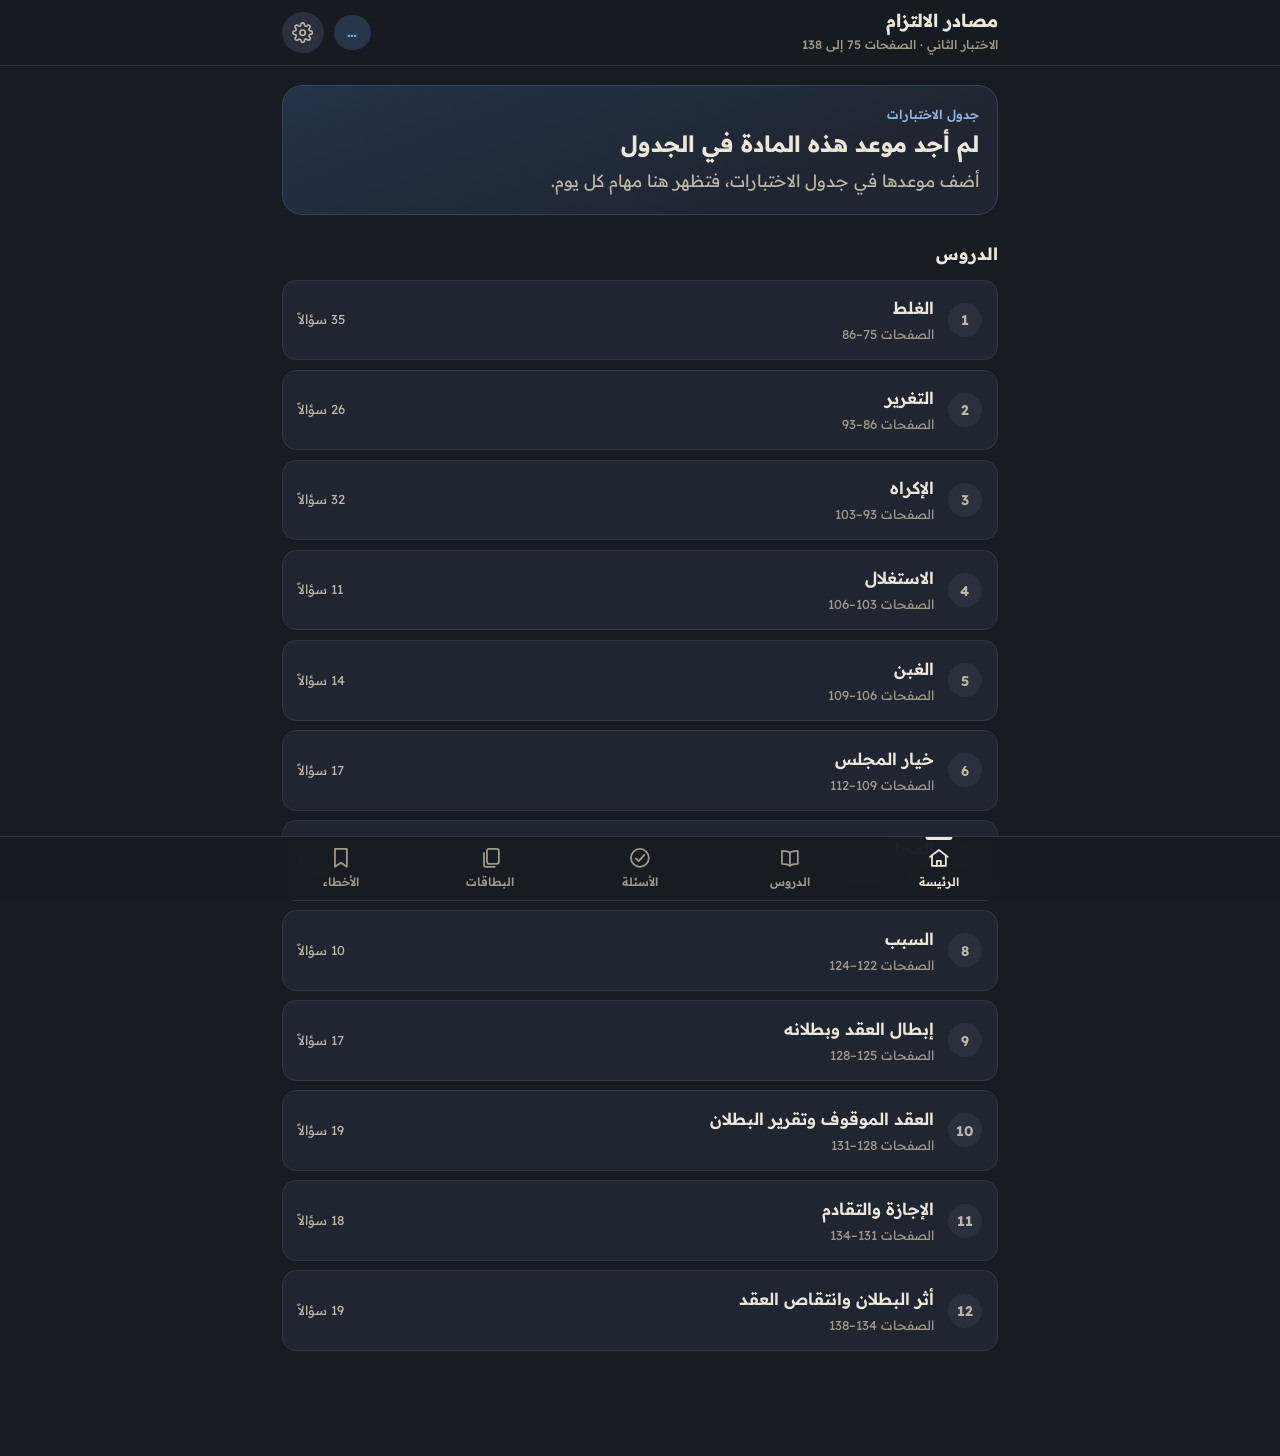
==== commit 68597267: "مصادر الالتزام: ربط الموقع بجدول الاختبارات، وإضافة الصفحات 128–138 في ثلاثة دروس، وألوان جديدة، ودف" ====
--- a/law114/index.html
+++ b/law114/index.html
@@ -1,36 +1,44 @@
 <!doctype html><html><head><meta charset=utf8><meta name=viewport content="width=device-width,initial-scale=1,viewport-fit=cover"><style>:root{color-scheme:light;box-sizing:border-box;padding-top:env(safe-area-inset-top,0px);padding-bottom:env(safe-area-inset-bottom,0px)}html{scroll-padding-top:env(safe-area-inset-top,0px)}body{margin:0;padding:0;font:14px -apple-system,BlinkMacSystemFont,sans-serif;background:#fff;color:#000}img{max-width:100%}[hidden]:not([hidden=until-found i]){display:none!important}</style></head><body>
 <title>الميد الثاني مصادر الالتزام</title>
+<meta name="theme-color" content="#171B22">
 <meta name="claude:viewport-fit-sides" content="cover">
 <link rel="preconnect" href="https://fonts.googleapis.com">
 <link rel="preconnect" href="https://fonts.gstatic.com" crossorigin>
 <link id="font-readex" rel="stylesheet" href="https://fonts.googleapis.com/css2?family=Readex+Pro:wght@300..700&display=swap">
 <style>
-/* Layout: one centred reading column for a phone; glassy sticky header with the countdown, fixed bottom tabs within thumb reach, content on soft graphite cards. Committed to a single dark look (the student asked for dark), gold for actions, green/red/blue reserved for a contract's legal effect. */
+/* Layout: one centred reading column for a phone; glassy sticky header with the countdown, fixed bottom tabs within thumb reach, content on blue-grey cards. One dark look: base #171B22 with cards #202630, ivory text, light blue for small headings and the timeline, ivory only for the main button (.btn-gold, an old name) and the current tab. Legal-effect colours: green valid, amber voidable, rose void, violet the rest. */
 :root{
-  --bg:#121316;
-  --glass:rgba(18,19,22,.88);
-  --surface:#1B1D21;
-  --raised:#24272C;
-  --line:#2D3035;
-  --line-2:#3B3F45;
-  --text:#ECEDEF;
-  --text-2:#ABAFB6;
-  --text-3:#80858D;
-  --gold:#E2B35E;
-  --gold-ink:#1A1407;
-  --gold-tint:rgba(226,179,94,.13);
-  --ok:#7CCB9F;
-  --ok-tint:rgba(124,203,159,.14);
+  /* الأساس: رمادي مزرق عميق، لا أسود خالص */
+  --bg:#171B22;
+  --glass:rgba(23,27,34,.9);
+  --surface:#202630;
+  --raised:#2A313C;
+  --line:#2F3744;
+  --line-2:#404A5A;
+  /* النص: عاجي */
+  --text:#ECE7DC;
+  --text-2:#BCB6AB;
+  --text-3:#9E998E;
+  /* المميِّز: عاجي للزر الرئيس وتبويب الصفحة الحالية وحدهما، ونصه داكن */
+  --accent:#ECE7DC;
+  --accent-ink:#171B22;
+  /* المساند: أزرق فاتح للعناوين الصغيرة والخط الزمني، وخلفية الشرائح */
+  --sky:#8FB1D9;
+  --sky-tint:rgba(143,177,217,.13);
+  --chip:#26354A;
+  /* ألوان حكم العقد: أخضر صحيح، وكهرماني قابل للإبطال، وورديّ باطل، وبنفسجي لما سواها */
+  --ok:#86C9A0;
+  --ok-tint:rgba(134,201,160,.14);
   --ok-ink:#0E2418;
-  --bad:#F09389;
-  --bad-tint:rgba(240,147,137,.14);
-  --bad-ink:#2A0F0C;
-  --able:#8DB6E6;
-  --able-tint:rgba(141,182,230,.14);
-  --teal:#7FCFCB;
-  --teal-tint:rgba(127,207,203,.11);
-  --violet:#BDA7F2;
-  --violet-tint:rgba(189,167,242,.12);
+  --bad:#F2798A;
+  --bad-tint:rgba(242,121,138,.14);
+  --bad-ink:#2A0F12;
+  --able:#E5C266;
+  --able-tint:rgba(229,194,102,.14);
+  --teal:#7CC9C4;
+  --teal-tint:rgba(124,201,196,.11);
+  --violet:#B9A6F0;
+  --violet-tint:rgba(185,166,240,.12);
   --shadow:rgba(0,0,0,.45);
   --r-lg:20px;
   --r-md:14px;
@@ -45,7 +53,7 @@
 body{background:var(--bg);color:var(--text);font-family:var(--font);font-size:1rem;line-height:1.8;-webkit-tap-highlight-color:transparent}
 body::before{content:"";position:fixed;inset:0 0 auto;height:env(safe-area-inset-top,0px);z-index:30;background:var(--bg)}
 button{font:inherit;color:inherit;cursor:pointer}
-button:focus-visible,a:focus-visible,textarea:focus-visible,[tabindex]:focus-visible{outline:2.5px solid var(--gold);outline-offset:2px}
+button:focus-visible,a:focus-visible,textarea:focus-visible,[tabindex]:focus-visible{outline:2.5px solid var(--sky);outline-offset:2px}
 .app{min-height:100%}
 .wrap{max-width:44rem;margin-inline:auto;padding-left:max(16px,env(safe-area-inset-left,0px));padding-right:max(16px,env(safe-area-inset-right,0px))}
 
@@ -55,7 +63,7 @@
 .brand{flex:1;min-width:0}
 .brand b{display:block;font-size:1.06rem;font-weight:700;line-height:1.35}
 .brand span{display:block;font-size:.72rem;color:var(--text-3);font-weight:500}
-.count{flex:none;background:var(--gold-tint);color:var(--gold);border-radius:999px;padding:.28rem .8rem;font-size:.84rem;font-weight:600;white-space:nowrap;font-variant-numeric:tabular-nums}
+.count{flex:none;background:var(--chip);color:var(--sky);border-radius:999px;padding:.28rem .8rem;font-size:.84rem;font-weight:600;white-space:nowrap;font-variant-numeric:tabular-nums}
 .icon-btn{flex:none;width:2.45rem;height:2.45rem;border-radius:50%;border:0;background:var(--raised);display:grid;place-items:center;color:var(--text-2)}
 .icon-btn svg{width:1.25rem;height:1.25rem}
 
@@ -66,22 +74,22 @@
 @media (prefers-reduced-motion:reduce){.enter{animation:none}}
 .stack{display:grid;gap:.85rem}
 .h-view{font-size:1.5rem;font-weight:700;line-height:1.4;margin:0;text-wrap:balance}
-.eyebrow{font-size:.74rem;font-weight:600;color:var(--gold);margin:0}
+.eyebrow{font-size:.74rem;font-weight:600;color:var(--sky);margin:0}
 .muted{color:var(--text-2)}
 .small{font-size:.82rem}
 .sec-title{display:flex;align-items:center;justify-content:space-between;gap:.6rem;margin:1.4rem 0 .6rem}
 .sec-title h2{font-size:1rem;font-weight:700;margin:0}
-.sec-title a,.link{background:none;border:0;padding:0;color:var(--gold);font-size:.84rem;font-weight:600;text-decoration:none}
+.sec-title a,.link{background:none;border:0;padding:0;color:var(--sky);font-size:.84rem;font-weight:600;text-decoration:none}
 .card{background:var(--surface);border:1px solid var(--line);border-radius:var(--r-lg);padding:1rem 1.05rem}
 .btn{display:inline-flex;align-items:center;justify-content:center;gap:.5rem;min-height:3.05rem;padding:.55rem 1.1rem;border-radius:var(--r-md);border:0;font-weight:600;font-size:.98rem;text-decoration:none;text-align:center}
-.btn-gold{background:var(--gold);color:var(--gold-ink)}
+.btn-gold{background:var(--accent);color:var(--accent-ink)}
 .btn-soft{background:var(--raised);color:var(--text)}
 .btn-line{background:none;border:1.5px solid var(--line-2);color:var(--text)}
 .btn-block{width:100%}
 .btn-row{display:grid;grid-template-columns:1fr 1fr;gap:.6rem}
 .chips{display:flex;flex-wrap:wrap;gap:.45rem}
-.chip{border:1.5px solid var(--line-2);background:none;color:var(--text-2);border-radius:999px;padding:.32rem .85rem;font-size:.86rem;font-weight:500;line-height:1.5}
-.chip[aria-pressed="true"]{background:var(--gold-tint);border-color:var(--gold);color:var(--gold);font-weight:600}
+.chip{border:1.5px solid transparent;background:var(--chip);color:var(--text-2);border-radius:999px;padding:.32rem .85rem;font-size:.86rem;font-weight:500;line-height:1.5}
+.chip[aria-pressed="true"]{background:var(--chip);border-color:var(--sky);color:var(--sky);font-weight:600}
 .pg{display:inline-block;font-size:.7rem;font-weight:500;line-height:1.55;color:var(--text-3);border:1px solid var(--line-2);border-radius:999px;padding:0 .5rem;margin-inline-start:.3rem;vertical-align:.12em;white-space:nowrap;font-variant-numeric:tabular-nums}
 .qt{color:var(--text)}
 .badge{display:inline-flex;align-items:center;gap:.35rem;font-size:.74rem;font-weight:600;border-radius:999px;padding:.12rem .62rem;white-space:nowrap;line-height:1.6}
@@ -89,14 +97,14 @@
 .b-void{color:var(--bad);background:var(--bad-tint)}
 .b-able{color:var(--able);background:var(--able-tint)}
 .b-ok{color:var(--ok);background:var(--ok-tint)}
-.b-reduce{color:var(--gold);background:var(--gold-tint)}
+.b-reduce{color:var(--able);background:var(--able-tint)}
 .b-stop{color:var(--violet);background:var(--violet-tint)}
 .idtag{font-size:.7rem;color:var(--text-3);font-variant-numeric:tabular-nums;letter-spacing:.02em}
 .empty{border:1.5px dashed var(--line-2);border-radius:var(--r-lg);padding:1.1rem;color:var(--text-2)}
 .empty p{margin:0}
 
 /* home */
-.today{background:linear-gradient(160deg,#272219 0%,var(--surface) 70%);border:1px solid #3a3122}
+.today{background:linear-gradient(160deg,#243349 0%,var(--surface) 72%);border:1px solid #33465F}
 .today h1{font-size:1.32rem;font-weight:700;margin:.15rem 0 .35rem;line-height:1.45}
 .today p{margin:0}
 .today .btn{margin-top:.9rem}
@@ -105,13 +113,13 @@
 .day-date{padding-block:.6rem}
 .day-date b{display:block;font-size:.95rem;font-weight:700}
 .day-date span{display:block;font-size:.76rem;color:var(--text-3);font-variant-numeric:tabular-nums}
-.day-body{position:relative;border-inline-start:2px solid var(--line);padding-inline-start:1rem;padding-block:.55rem 1rem;min-width:0}
-.day-body::before{content:"";position:absolute;inset-inline-start:-8px;top:.9rem;width:14px;height:14px;border-radius:50%;background:var(--bg);border:2px solid var(--line-2)}
-.day.is-today .day-body::before{border-color:var(--gold);background:var(--gold)}
-.day.is-exam .day-body::before{border-color:var(--gold)}
+.day-body{position:relative;border-inline-start:2px solid rgba(143,177,217,.3);padding-inline-start:1rem;padding-block:.55rem 1rem;min-width:0}
+.day-body::before{content:"";position:absolute;inset-inline-start:-8px;top:.9rem;width:14px;height:14px;border-radius:50%;background:var(--bg);border:2px solid rgba(143,177,217,.55)}
+.day.is-today .day-body::before{border-color:var(--sky);background:var(--sky)}
+.day.is-exam .day-body::before{border-color:var(--sky)}
 .day:last-child .day-body{border-inline-start-color:transparent}
 .day-body p{margin:.35rem 0 0;font-size:.8rem;color:var(--text-3)}
-.lchip{display:inline-flex;align-items:center;gap:.35rem;background:var(--raised);border:0;color:var(--text);border-radius:999px;padding:.28rem .75rem;font-size:.85rem;font-weight:500;text-decoration:none}
+.lchip{display:inline-flex;align-items:center;gap:.35rem;background:var(--chip);border:0;color:var(--text);border-radius:999px;padding:.28rem .75rem;font-size:.85rem;font-weight:500;text-decoration:none}
 .lchip.done{color:var(--ok)}
 .lchip.done::before{content:"";width:.5rem;height:.28rem;border:solid currentColor;border-width:0 0 2px 2px;transform:rotate(-45deg) translateY(-1px)}
 .lchip.soon{color:var(--text-3)}
@@ -141,15 +149,15 @@
 .blk p{margin:0}
 .b-p{line-height:1.95}
 .b-h3{font-size:1.02rem;font-weight:700;margin-top:1.3rem;display:flex;align-items:center;gap:.5rem}
-.b-h3::before{content:"";width:.45rem;height:.45rem;border-radius:50%;background:var(--gold)}
+.b-h3::before{content:"";width:.45rem;height:.45rem;border-radius:50%;background:var(--sky)}
 .box{border-radius:var(--r-md);padding:.85rem .95rem}
 .box .lbl{display:block;font-size:.74rem;font-weight:600;margin-bottom:.25rem}
 .b-def,.b-art,.b-quote{background:var(--surface);border:1px solid var(--line)}
-.b-def .lbl,.b-quote .lbl{color:var(--gold)}
+.b-def .lbl,.b-quote .lbl{color:var(--sky)}
 .b-art .lbl{color:var(--text-2)}
-.b-art .lbl em{font-style:normal;color:var(--gold)}
+.b-art .lbl em{font-style:normal;color:var(--sky)}
 .b-def .tx,.b-art .tx,.b-quote .tx{font-size:1.06rem;line-height:1.95}
-.qm{color:var(--gold)}
+.qm{color:var(--sky)}
 .b-eg{background:var(--raised)}
 .b-eg .lbl{color:var(--text-2)}
 .b-eg p{color:var(--text-2)}
@@ -157,15 +165,15 @@
 .b-hashia .lbl{color:var(--teal)}
 .b-warn{background:var(--violet-tint)}
 .b-warn .lbl{color:var(--violet)}
-.b-tip{background:var(--gold-tint)}
-.b-tip .lbl{color:var(--gold)}
+.b-tip{background:var(--sky-tint)}
+.b-tip .lbl{color:var(--sky)}
 .b-list h4{font-size:.9rem;font-weight:700;margin:0 0 .45rem;color:var(--text-2)}
 .b-list h4 .hs{color:var(--teal);font-weight:600}
 .items{list-style:none;margin:0;padding:0;display:grid;gap:.55rem}
 .items li{display:grid;grid-template-columns:auto 1fr;gap:.65rem;background:var(--surface);border:1px solid var(--line);border-radius:var(--r-md);padding:.7rem .85rem}
-.items .mk{width:1.55rem;height:1.55rem;border-radius:50%;background:var(--gold-tint);color:var(--gold);display:grid;place-items:center;font-size:.78rem;font-weight:700;font-variant-numeric:tabular-nums;margin-top:.15rem}
+.items .mk{width:1.55rem;height:1.55rem;border-radius:50%;background:var(--chip);color:var(--sky);display:grid;place-items:center;font-size:.78rem;font-weight:700;font-variant-numeric:tabular-nums;margin-top:.15rem}
 .items .mk.dot{background:none}
-.items .mk.dot::before{content:"";width:.42rem;height:.42rem;border-radius:50%;background:var(--gold)}
+.items .mk.dot::before{content:"";width:.42rem;height:.42rem;border-radius:50%;background:var(--sky)}
 .items b{display:block;font-weight:600;line-height:1.7}
 .items p{color:var(--text-2);margin-top:.2rem}
 .kinds{display:grid;gap:.65rem}
@@ -173,10 +181,10 @@
 .kind-h{display:flex;align-items:flex-start;justify-content:space-between;gap:.7rem}
 .kind-h b{font-size:1.06rem;font-weight:700;line-height:1.6}
 .kind .d{margin-top:.45rem;font-size:1.02rem;line-height:1.9}
-.kind .d .lbl{display:block;font-size:.72rem;font-weight:600;color:var(--gold);margin-bottom:.1rem}
+.kind .d .lbl{display:block;font-size:.72rem;font-weight:600;color:var(--sky);margin-bottom:.1rem}
 .kind .x{margin-top:.45rem;color:var(--text-2)}
 .kind .hk{margin-top:.45rem}
-.kind .hk span{font-size:.74rem;font-weight:600;color:var(--gold)}
+.kind .hk span{font-size:.74rem;font-weight:600;color:var(--sky)}
 .kind ul{margin:.5rem 0 0;padding:0;list-style:none;display:grid;gap:.35rem}
 .kind ul li{position:relative;padding-inline-start:1rem;color:var(--text-2);font-size:.95rem}
 .kind ul li::before{content:"";position:absolute;inset-inline-start:0;top:.75em;width:.36rem;height:.36rem;border-radius:50%;background:var(--line-2)}
@@ -190,12 +198,12 @@
 .run-top{display:flex;align-items:center;gap:.8rem}
 .run-top .pos{flex:1;font-size:.86rem;color:var(--text-2);font-variant-numeric:tabular-nums}
 .bar{height:5px;border-radius:999px;background:var(--raised);overflow:hidden;margin:.6rem 0 1rem}
-.bar i{display:block;height:100%;background:var(--gold);border-radius:999px;transition:width .25s ease}
+.bar i{display:block;height:100%;background:var(--sky);border-radius:999px;transition:width .25s ease}
 .q-meta{display:flex;flex-wrap:wrap;align-items:center;gap:.35rem .7rem;font-size:.76rem;color:var(--text-3)}
-.q-meta .k{color:var(--gold);font-weight:600}
+.q-meta .k{color:var(--sky);font-weight:600}
 .q-meta .hs{color:var(--teal);font-weight:600}
 .q-text{font-size:1.18rem;font-weight:600;line-height:1.8;margin:.55rem 0 1rem}
-.blank{display:inline-block;min-width:4.5rem;border-bottom:2px solid var(--gold);color:var(--gold);text-align:center;line-height:1.4}
+.blank{display:inline-block;min-width:4.5rem;border-bottom:2px solid var(--sky);color:var(--sky);text-align:center;line-height:1.4}
 .opts{display:grid;gap:.55rem}
 .opts.tf{grid-template-columns:1fr 1fr}
 .opt{display:flex;align-items:center;gap:.75rem;width:100%;min-height:3.3rem;text-align:start;background:var(--raised);border:1.5px solid transparent;border-radius:var(--r-md);padding:.7rem .95rem;font-size:1rem;line-height:1.6;color:var(--text)}
@@ -258,14 +266,14 @@
 .tbl h3{font-size:1rem;font-weight:700;margin:0;padding:.85rem 1rem .2rem}
 .tbl .for{font-size:.74rem;color:var(--text-3);padding:0 1rem .7rem;margin:0}
 .tbl table{width:100%;border-collapse:collapse;table-layout:fixed}
-.tbl thead th{background:var(--raised);color:var(--gold);font-size:.84rem;font-weight:600;text-align:start;padding:.55rem .8rem}
+.tbl thead th{background:var(--raised);color:var(--sky);font-size:.84rem;font-weight:600;text-align:start;padding:.55rem .8rem}
 .tbl .rh th{font-size:.74rem;font-weight:600;color:var(--text-3);text-align:start;padding:.65rem .8rem .1rem;border-top:1px solid var(--line)}
 .tbl td{vertical-align:top;padding:.15rem .8rem .7rem;font-size:.93rem;line-height:1.8;overflow-wrap:anywhere}
 .tbl td+td{border-inline-start:1px solid var(--line)}
 .tbl .stk{border-top:1px solid var(--line);padding:.7rem 1rem}
 .tbl .stk h4{font-size:.76rem;font-weight:600;color:var(--text-3);margin:0 0 .4rem}
 .tbl .stk dl{margin:0;display:grid;gap:.45rem}
-.tbl .stk dt{font-size:.8rem;font-weight:600;color:var(--gold)}
+.tbl .stk dt{font-size:.8rem;font-weight:600;color:var(--sky)}
 .tbl .stk dd{margin:0;font-size:.93rem;line-height:1.8}
 
 /* last night */
@@ -279,7 +287,8 @@
 .tabs nav{max-width:44rem;margin-inline:auto;display:grid;grid-template-columns:repeat(5,1fr)}
 .tabs a{display:flex;flex-direction:column;align-items:center;gap:.12rem;padding-block:.5rem .45rem;font-size:.68rem;font-weight:600;color:var(--text-3);text-decoration:none;min-height:3.3rem;position:relative}
 .tabs a svg{width:1.4rem;height:1.4rem;stroke:currentColor;fill:none;stroke-width:1.8;stroke-linecap:round;stroke-linejoin:round}
-.tabs a[aria-current="page"]{color:var(--gold)}
+.tabs a[aria-current="page"]{color:var(--accent)}
+.tabs a[aria-current="page"]::before{content:"";position:absolute;top:0;left:50%;transform:translateX(-50%);width:1.6rem;height:3px;border-radius:0 0 3px 3px;background:var(--accent)}
 .tabs a .n{position:absolute;top:.25rem;inset-inline-start:calc(50% + .3rem);background:var(--bad);color:var(--bad-ink);font-size:.6rem;font-weight:700;border-radius:999px;min-width:1.05rem;height:1.05rem;display:grid;place-items:center;padding:0 .25rem;font-variant-numeric:tabular-nums}
 
 /* settings sheet */
@@ -291,21 +300,86 @@
 .sheet h3{font-size:.86rem;font-weight:600;color:var(--text-2);margin:1.1rem 0 .5rem}
 .fonts{display:grid;gap:.5rem}
 .fontopt{display:flex;align-items:center;justify-content:space-between;gap:.6rem;width:100%;background:var(--raised);border:1.5px solid transparent;border-radius:var(--r-md);padding:.7rem .9rem;text-align:start;color:var(--text)}
-.fontopt[aria-pressed="true"]{border-color:var(--gold)}
+.fontopt[aria-pressed="true"]{border-color:var(--sky)}
 .fontopt .smp{font-size:1.15rem}
 .fontopt .nm{font-size:.74rem;color:var(--text-3);font-family:system-ui,sans-serif}
 .sizes{display:grid;grid-template-columns:repeat(3,1fr);gap:.5rem}
 .sizes button{background:var(--raised);border:1.5px solid transparent;border-radius:var(--r-md);min-height:2.8rem;color:var(--text)}
-.sizes button[aria-pressed="true"]{border-color:var(--gold);color:var(--gold)}
+.sizes button[aria-pressed="true"]{border-color:var(--sky);color:var(--sky)}
 .saveinfo{font-size:.78rem;color:var(--text-3);margin:1rem 0 0}
 .danger{color:var(--bad)}
+/* schedule tasks (today) */
+.tasks{list-style:none;margin:.8rem 0 0;padding:0;display:grid;gap:.5rem}
+.task{display:flex;align-items:center;gap:.7rem;background:rgba(23,27,34,.45);border:1px solid var(--line);border-radius:var(--r-md);padding:.6rem .75rem}
+.task .go{flex:1;min-width:0;display:flex;flex-direction:column;gap:.05rem;text-decoration:none;color:var(--text)}
+.task .go small{font-size:.72rem;font-weight:600;color:var(--sky)}
+.task .go b{font-size:.98rem;font-weight:600;line-height:1.55}
+.task .go span{font-size:.74rem;color:var(--text-3)}
+.task .tick{flex:none;width:2.3rem;height:2.3rem;border-radius:50%;border:2px solid var(--line-2);background:none;display:grid;place-items:center;color:transparent}
+.task .tick svg{width:1.1rem;height:1.1rem}
+.task.done .tick{background:var(--ok);border-color:var(--ok);color:var(--ok-ink)}
+.task.done .go b{color:var(--text-2)}
+.small-start{display:flex;align-items:center;justify-content:center;width:100%;margin-top:.8rem;min-height:2.7rem;border-radius:var(--r-md);border:1.5px dashed var(--line-2);background:none;color:var(--text-2);font-size:.88rem;font-weight:600}
+/* progress panel */
+.prog{display:grid;gap:.75rem}
+.prog-top{display:flex;align-items:flex-end;justify-content:space-between;gap:.8rem}
+.prog-top .big{display:block;font-size:1.7rem;font-weight:700;line-height:1.2}
+.prog-top .sub{display:block;font-size:.76rem;color:var(--text-3);margin-bottom:.2rem}
+.lvl{display:inline-flex;align-items:center;gap:.35rem;font-size:.78rem;font-weight:600;border-radius:999px;padding:.12rem .62rem;white-space:nowrap;font-variant-numeric:tabular-nums}
+.lvl::before{content:"";width:.42rem;height:.42rem;border-radius:50%;background:currentColor}
+.lvl-ex{color:var(--ok);background:var(--ok-tint)}
+.lvl-good{color:var(--sky);background:var(--sky-tint)}
+.lvl-weak{color:var(--bad);background:var(--bad-tint)}
+.lvl-none{color:var(--text-3);background:var(--raised)}
+.lvl-list{display:grid;gap:.45rem;border-top:1px solid var(--line);padding-top:.7rem}
+.lvl-row{display:flex;align-items:center;justify-content:space-between;gap:.6rem;font-size:.86rem}
+.lvl-row span:first-child{min-width:0;color:var(--text-2)}
+.prog-note{font-size:.8rem;color:var(--text-2);margin:0;line-height:1.8}
+/* recall, review and eve pages */
+.hub-steps{list-style:none;margin:1rem 0 0;padding:0;display:grid;gap:.6rem}
+.hub-steps li{display:flex;gap:.7rem;align-items:flex-start;background:var(--surface);border:1px solid var(--line);border-radius:var(--r-md);padding:.8rem .9rem}
+.hub-steps .mk{flex:none;width:1.6rem;height:1.6rem;border-radius:50%;background:var(--chip);color:var(--sky);display:grid;place-items:center;font-size:.8rem;font-weight:700}
+.hub-steps li>div{flex:1;min-width:0}
+.hub-steps b{display:block;font-weight:600}
+.hub-steps p{margin:.15rem 0 .55rem;font-size:.84rem;color:var(--text-2)}
+.hub-steps .btn{min-height:2.6rem;font-size:.9rem;padding:.4rem 1rem}
+.done-note{color:var(--ok);font-weight:600;margin:.4rem 0 0}
+/* card backs: lists and labelled parts */
+.face .clist{margin:0;padding-inline-start:1.25rem;display:grid;gap:.35rem;font-size:1rem;line-height:1.8}
+.face .cparts{margin:0;display:grid;gap:.6rem}
+.face .cparts dt{font-size:.74rem;font-weight:600;color:var(--sky)}
+.face .cparts dd{margin:0;font-size:1rem;line-height:1.85}
+/* essays */
+.ehint{font-size:.8rem;color:var(--text-2);background:var(--sky-tint);border-radius:var(--r-sm);padding:.45rem .7rem;margin:0 0 .7rem;line-height:1.8}
+.ehint b{color:var(--sky);font-weight:600}
+.pts.check li{display:flex;gap:.6rem;align-items:flex-start;cursor:pointer;border:1.5px solid transparent}
+.pts.check input{flex:none;width:1.2rem;height:1.2rem;margin-top:.4rem;accent-color:var(--ok);pointer-events:none}
+.pts.check li.on{border-color:var(--ok)}
+.copyline{display:grid;gap:.35rem;margin-top:.8rem}
+.toast{position:fixed;left:50%;bottom:calc(5.4rem + env(safe-area-inset-bottom,0px));transform:translateX(-50%);z-index:60;background:var(--text);color:var(--bg);border-radius:999px;padding:.55rem 1.05rem;font-size:.86rem;font-weight:600;width:max-content;max-width:calc(100% - 32px);text-align:center;box-shadow:0 6px 24px var(--shadow)}
+/* zoomable comparison tables with a test mode */
+.ztools{display:flex;flex-wrap:wrap;gap:.4rem;padding:0 1rem .75rem}
+.ztools button{border:0;background:var(--chip);color:var(--text-2);border-radius:999px;min-width:2.3rem;padding:.3rem .8rem;font-size:.82rem;font-weight:600}
+.ztools button[aria-pressed="true"]{color:var(--sky);box-shadow:inset 0 0 0 1.5px var(--sky)}
+.zf{overflow:auto;-webkit-overflow-scrolling:touch;touch-action:pan-x pan-y;border-top:1px solid var(--line)}
+.zt{border-collapse:collapse;table-layout:fixed;width:max-content}
+.zt th,.zt td{vertical-align:top;text-align:start;padding:.55rem .75rem;font-size:.93rem;line-height:1.75;border-bottom:1px solid var(--line);border-inline-start:1px solid var(--line);width:13rem;min-width:13rem;max-width:13rem;overflow-wrap:anywhere}
+.zt thead th{background:var(--raised);color:var(--sky);font-size:.84rem;font-weight:600}
+.zt thead th:first-child,.zt tbody th{width:8rem;min-width:8rem;max-width:8rem}
+.zt tbody th{color:var(--text-2);font-size:.82rem;font-weight:600;background:rgba(38,53,74,.35)}
+.zt tr>*:first-child{border-inline-start:0}
+.zt tbody th .pg{display:block;width:max-content;margin:.25rem 0 0}
+.zf.test td{cursor:pointer;background:repeating-linear-gradient(135deg,rgba(143,177,217,.07) 0 8px,transparent 8px 16px)}
+.zf.test td.shown{background:none}
+.zf.test td:not(.shown) .cv{display:none}
+.zf.test td:not(.shown)::before{content:"اضغط للكشف";color:var(--text-3);font-size:.8rem}
 </style>
 
 <div class="app" dir="rtl" lang="ar">
   <header class="top">
     <div class="wrap">
-      <div class="brand"><b>مصادر الالتزام</b><span>الاختبار الثاني · الصفحات 75 إلى 128</span></div>
-      <span class="count" id="count" aria-live="polite">8 أيام</span>
+      <div class="brand"><b>مصادر الالتزام</b><span id="scopeLine">الاختبار الثاني</span></div>
+      <span class="count" id="count" aria-live="polite">…</span>
       <button class="icon-btn" id="btnSettings" type="button" aria-label="الإعدادات"><svg viewBox="0 0 24 24" fill="none" stroke="currentColor" stroke-width="1.8" stroke-linecap="round" stroke-linejoin="round" aria-hidden="true"><circle cx="12" cy="12" r="3"/><path d="M19.4 15a1.7 1.7 0 0 0 .3 1.8l.1.1a2 2 0 1 1-2.8 2.8l-.1-.1a1.7 1.7 0 0 0-1.8-.3 1.7 1.7 0 0 0-1 1.5V21a2 2 0 1 1-4 0v-.1a1.7 1.7 0 0 0-1.1-1.5 1.7 1.7 0 0 0-1.8.3l-.1.1a2 2 0 1 1-2.8-2.8l.1-.1a1.7 1.7 0 0 0 .3-1.8 1.7 1.7 0 0 0-1.5-1H3a2 2 0 1 1 0-4h.1a1.7 1.7 0 0 0 1.5-1.1 1.7 1.7 0 0 0-.3-1.8l-.1-.1a2 2 0 1 1 2.8-2.8l.1.1a1.7 1.7 0 0 0 1.8.3H9a1.7 1.7 0 0 0 1-1.5V3a2 2 0 1 1 4 0v.1a1.7 1.7 0 0 0 1 1.5 1.7 1.7 0 0 0 1.8-.3l.1-.1a2 2 0 1 1 2.8 2.8l-.1.1a1.7 1.7 0 0 0-.3 1.8V9a1.7 1.7 0 0 0 1.5 1H21a2 2 0 1 1 0 4h-.1a1.7 1.7 0 0 0-1.5 1z"/></svg></button>
     </div>
   </header>
@@ -314,7 +388,7 @@
     <div class="stack">
       <p class="eyebrow">جارٍ التحميل</p>
       <h1 class="h-view">مصادر الالتزام</h1>
-      <p class="muted">موقع مذاكرة الاختبار الثاني: من عيوب الرضى في صفحة 75 إلى إبطال العقد وبطلانه في صفحة 128.</p>
+      <p class="muted">موقع مذاكرة الاختبار الثاني في مصادر الالتزام.</p>
     </div>
   </main>
 
@@ -334,8 +408,9 @@
   </section>
 </div>
 
-<script id="data" type="application/json">{"all":[{"id":1,"title":"الغلط","pages":"75–86"},{"id":2,"title":"التغرير","pages":"86–93"},{"id":3,"title":"الإكراه","pages":"93–103"},{"id":4,"title":"الاستغلال","pages":"103–106"},{"id":5,"title":"الغبن","pages":"106–109"},{"id":6,"title":"خيار المجلس","pages":"109–112"},{"id":7,"title":"المحل","pages":"113–122"},{"id":8,"title":"السبب","pages":"122–124"},{"id":9,"title":"إبطال العقد وبطلانه","pages":"125–128"}],"plan":[{"d":"2026-10-23","name":"الجمعة","date":"23 أكتوبر","lessons":[1,2],"pages":"75 إلى 93","note":"مع مذاكرة مادة الأحد"},{"d":"2026-10-24","name":"السبت","date":"24 أكتوبر","lessons":[3,4,5,6],"pages":"93 إلى 112"},{"d":"2026-10-25","name":"الأحد","date":"25 أكتوبر","lessons":[7,8,9],"pages":"113 إلى 128","note":"بعد اختبار مادة الأحد، ثم اختبار شامل ودفتر الأخطاء"},{"d":"2026-10-26","name":"الاثنين","date":"26 أكتوبر","exam":true,"lessons":[],"note":"ورقة الليلة الأخيرة والبطاقات ودفتر الأخطاء، بلا مادة جديدة"}],"lessons":[{"id":1,"title":"الغلط","pages":"75–86","batch":1,"intro":"الغلط أول عيوب الرضى في الكتاب، ونصّ على أحكامه نظام المعاملات المدنية في المواد من 57 إلى 60.","sections":[{"h":"مدخل: عيوب الرضى","b":[{"t":"p","x":"لكي ينعقد العقد صحيحاً لا بد أن يتوفر الرضى بين أطرافه، وهو ركن العقد الأول. ولا يكفي وجود الرضى، بل يجب أن يصدر من صاحب أهلية معتبرة شرعاً، والمقصود أهلية الأداء.","pg":"75"},{"t":"def","h":"أهلية الأداء","x":"صلاحية الشخص لمباشرة التصرفات القانونية بنفسه","pg":"75"},{"t":"p","x":"ويجب كذلك أن تصدر الإرادة سليمة خالية من أي عيب: فمن يقدم على العقد يجب أن تكون إرادته كاملة وحرة، وأن يكون على بينة مما هو مقدم عليه، وإلا كان رضاه معيباً غير سليم، وجاز المطالبة بإبطال العقد.","pg":"75"},{"t":"p","x":"وتسمى هذه العيوب في الفقه الإسلامي «الخيارات»، لأن من شاب إرادته عيب له أن يختار أفضل الأمرين: إمضاء العقد أو فسخه.","pg":"75"},{"t":"list","h":"عيوب الرضى التي يذكرها الكتاب ومواضعها في النظام","num":1,"items":[{"h":"الغلط","x":"المواد من 57 إلى 60.","pg":"76"},{"h":"التغرير","x":"المواد من 61 إلى 63.","pg":"86–92"},{"h":"الإكراه","x":"المواد من 64 إلى 67.","pg":"93–101"},{"h":"الاستغلال","x":"المادة 68.","pg":"103"},{"h":"الغبن","x":"المادة 69.","pg":"106"}]}]},{"h":"تعريف الغلط ونصوصه","b":[{"t":"def","h":"الغلط","x":"الغلط هو وهم يقوم في ذهن الشخص يجعله يتصور أمراً على خلاف الواقع، وهذا قد يكون ناتجاً عن واقعة غير صحيحة يتوهم الشخص صحتها، أو عن واقعة صحيحة يتوهم عدم صحتها","pg":"76"},{"t":"art","no":"57","x":"للمتعاقد طلب إبطال العقد إذا وقع في غلط جوهري لولاه لم يرض بالعقد، وبخاصة إذا كان الغلط الجوهري في صفة المحل أو شخص المتعاقد معه أو صفته أو الحكم النظامي.","pg":"76"},{"t":"art","no":"58","x":"لا يُعتد بغلط المتعاقد إلا إذا كان المتعاقد الآخر قد وقع معه في الغلط نفسه أو علم بوقوعه فيه أو كان من السهل عليه أن يتبينه.","pg":"76"},{"t":"art","no":"59","x":"لا يؤثر في العقد مجرد الغلط المادي في الحساب أو الكتابة.","pg":"76"},{"t":"art","no":"60","x":"ليس لمن وقع في غلط أن يتمسك به على وجه يتعارض مع ما يقضي به حسن النية، ويكون ملزماً بالعقد الذي قصد إبرامه إذا أظهر المتعاقد الآخر استعداده لتنفيذ هذا العقد.","pg":"76"}]},{"h":"أنواع الغلط الثلاثة","b":[{"t":"kinds","items":[{"h":"الغلط المانع","eff":"void","et":"باطل أي منعدم","d":"هو الغلط الذي يحول دون انعقاد العقد، فهو لا يعيب الإرادة فحسب ولكنه يعدمها، ويتحقق إذا تعلق الاعتقاد الخاطئ بركن من أركان العقد كالرضى أو المحل أو السبب","x":"لأن الإرادتين لم تتوافقا فيه على عنصر من العناصر الأساسية في العقد: ماهية العقد أو المحل أو السبب، «فالتراضي إذاً غير موجود والعقد باطل أي منعدم».","egs":["في جنس المعقود عليه: من يشتري خاتماً على أنه من ألماس فإذا به من الزجاج، أو قماشاً على أنه من الحرير فإذا به من ألياف صناعية تشبه الحرير. فالعقد باطل لا يترتب عليه أثره الشرعي، لفوات المعقود عليه بفوات الجنس.","نقود يعطيها شخص لآخر على أنها قرض، ويأخذها الآخر على أنها هبة: لا ينعقد العقد لتخلف ركن الرضى، لأن الإرادتين لم تتطابق.","في ذاتية المحل: شخص يملك سيارتين من صنفين مختلفين، فتعاقد على بيع إحداهما، وانصرفت نية المشتري إلى شراء الأخرى.","في السبب: يتفق الورثة مع الموصى لهم على قسمة العين الشائعة بينهم، ثم يتضح أن الوصية باطلة."],"pg":"76–77"},{"h":"الغلط غير المؤثر","eff":"ok","et":"صحيح","d":"هو الغلط الذي لا يؤثر في صحة العقد، فلا يكون العقد بسببه قابلاً للفسخ لأنه لم يكن دافعاً للتعاقد","x":"ومنه الغلط في صفات غير جوهرية للشيء، والغلط المادي في الحساب أو الكتابة (المادة 59)، فلا يؤثر في الإرادة ولا يعيبها، ويُكتفى بتصحيح الغلط.","egs":["ثوب اشتُري على أنه من صناعة شركة معينة، فتبين أنه من صناعة شركة أخرى مطابقة لها في الجودة: صفة غير جوهرية.","اتفقا على أن الثمن مئة، فكُتب الرقم بزيادة صفر فصار ألفاً: الإرادتان سليمتان، والغلط وقع في المحرر بعد توافقهما، فيُكتفى بتصحيحه.","بيع عدة أشياء حُدد لكل منها ثمن مستقل، ثم وقع غلط في ناتج الجمع: لا يؤثر في صحة العقد، ويجب تصحيحه واعتماد حاصل الجمع الصحيح."],"pg":"77–78"},{"h":"الغلط الذي يعيب الإرادة","eff":"able","et":"قابل للإبطال","d":"هو الغلط الذي يحدث عند تكوين الإرادة في ذهن صاحبها، وذلك بأن يتوهم أمراً على غير الحقيقة، وبهذا الوهم يُقبل على إبرام العقد، ويترتب على هذا الوهم جواز المطالبة بفسخ العقد","x":"وهو النوع الذي يؤثر في صحة العقود ويجعل العقد قابلاً للإبطال لمصلحة من وقع فيه؛ فلا يمنع تكوين العقد ابتداءً كالغلط المانع، ولا هو بالغلط اليسير الذي لا يؤثر في صحة العقد.","pg":"78–79"}]},{"t":"hashia","x":"وقد يقع الغلط في الجنس والوصف معاً، كمن يشتري حصاناً على أنه عربي، فيتضح أنه بغل غير عربي.","pg":"77"},{"t":"tip","x":"يستعمل الكتاب في هذا الدرس كلمتي «الفسخ» و«الإبطال» بمعنى واحد، أما المادة 57 فعبّرت بـ«طلب إبطال العقد»، فاكتب في جوابك عبارة المادة."}]},{"h":"الشرط الأول للإبطال: أن يكون الغلط جوهرياً","b":[{"t":"p","x":"بيّنت المادتان 57 و58 شرطين لإبطال العقد بالغلط الذي يعيب الإرادة: أن يكون الغلط جوهرياً، وأن يتصل بعلم المتعاقد الآخر. وهذا هو الأول.","pg":"79"},{"t":"def","h":"الغلط الجوهري","x":"يعتبر الغلط جوهرياً إذا كان الوقوع فيه هو السبب الرئيس الدافع إلى التعاقد","pg":"79"},{"t":"p","x":"والمعنى أنه لولا هذا الغلط لما أقدم المتعاقد على العقد، فيجب أن يبلغ حداً من الجسامة بحيث لو علمه لامتنع عن الدخول في العلاقة التعاقدية. وقد يقع في صفة جوهرية للشيء محل العقد، أو في ذات المتعاقد أو صفة من صفاته.","pg":"79"},{"t":"h3","x":"أ. الغلط في صفة جوهرية للشيء"},{"t":"def","h":"الغلط في صفة جوهرية للشيء","x":"ويقصد به الغلط الذي يقع فيه أحد المتعاقدين في وصف معين كان يظن أنه موجود في محل العقد، بحيث يمتنع المتعاقد عن إبرام العقد لو لم يقع فيه","pg":"79"},{"t":"p","x":"ويسمى «الغلط في وصف مرغوب فيه». والصفة الجوهرية هي «الصفات التي دفعت المتعاقد إلى إبرام العقد». فإذا وقع الغلط في وصف مرغوب فيه في محل العقد ثبت خيار الفسخ لفوات الوصف.","pg":"79–80"},{"t":"eg","x":"كتاب اشتُري على أنه من الطبعة الأولى فبان من الطبعة الرابعة، ولوحة اشتُريت على أنها من رسم فنان معين فإذا هي مقلدة، وأرض اشتُريت لإقامة مصنع فتبين أن إقامة المصانع ممنوعة في منطقتها.","pg":"79–80"},{"t":"list","h":"المعياران اللذان يعتد بهما القانون المدني لاعتبار الصفة جوهرية، ويكفي أحدهما","num":1,"items":[{"h":"معيار ذاتي أو شخصي","x":"«وذلك إذا وقع في صفة تكون جوهرية في اعتبار المتعاقدين».","pg":"80"},{"h":"معيار موضوعي","x":"«وذلك باعتبار الصفة جوهرية لما يلابس العقد من ظروف ولما ينبغي في التعامل من حسن النية».","pg":"80"}]},{"t":"p","x":"والعبرة في تحديد جوهرية الصفة ليست بالصفات التي يخرج تخلفها الشيء من نوع إلى نوع آخر، بل بالصفات التي دفعت المتعاقد إلى التعاقد، فلولاها ما أقدم عليه؛ فهو تحديد شخصي ذاتي.","pg":"80"},{"t":"p","x":"وقد لا يكون الشيء مادياً: فقد يكون عملاً متصلاً بشيء، كمقاول غلط في طبيعة الأرض التي التزم بالبناء عليها فله طلب الإبطال. وقد يكون شيئاً معنوياً أو حقاً مالياً، كمشتري المحل التجاري يغلط في عنصر العملاء، والمضرور الذي تنازل عن حقه في التعويض يغلط في حجم إصابته ومداها.","pg":"81"},{"t":"hashia","x":"ولا فرق بين الغلط في أداء المتعاقد نفسه والغلط في أداء المتعاقد معه: فالمشتري قد يظن أنه يشتري لوحة من رسم فنان معين فيتضح العكس، والبائع قد يبيع لوحة بثمن رخيص ثم يتضح أنها كبيرة القيمة لأنها من رسم فنان مشهور.","pg":"81"},{"t":"h3","x":"ب. الغلط في شخص المتعاقد"},{"t":"p","x":"الأصل أن شخصية المتعاقد ليست محل اعتبار في عقود المعاوضات، لأن كل طرف يأخذ مقابلاً لما يعطي. لكن قد يكون لشخصية المتعاقد اعتبار عند التعاقد، فلولاها لما دخل الأطراف في العقد. وهذا الاعتبار قد يكون لذات المتعاقد أو لصفة من صفاته.","pg":"81"},{"t":"list","h":"صورتا الغلط في شخص المتعاقد","num":1,"items":[{"h":"الغلط في ذات المتعاقد","x":"في العقود القائمة على الاعتبار الشخصي: عقود التبرع كالهبة، وبعض عقود المعاوضة كالوكالة والعمل والإيجار. مثاله: من يقصد هبة مال لشخص معين فتقع الهبة لشخص آخر، ومن يبرم عقد شركة معتقداً أن شريكه شخص معين ثم يكتشف أنه شخص آخر. والراجح أن الغلط هنا جوهري، لأن هذه العقود من عقود الاعتبار الشخصي.","pg":"81–82"},{"h":"الغلط في صفة جوهرية في المتعاقد","x":"أن يظن المتعاقد توافر صفة في الآخر دفعته إلى التعاقد معه بالذات، ثم لا تكون فيه. مثاله: من يتبرع لطالب معتقداً أنه الأول بين زملائه ثم يتضح أنه ليس كذلك، ومن يتعاقد مع مهندس أو صانع على أنه يحمل شهادة فنية وخبير في فنه ثم يتضح أنه لا يحملها ولا يملك أي مهارة خاصة.","pg":"82"}]},{"t":"hashia","x":"ويظهر الغلط في الشخص كثيراً في عقود التبرع كالهبة، وفي بعض عقود المعاوضة كالوكالة والعمل والإيجار، وقد يقع في عقد الزواج، وفي الوصية والشفعة.","pg":"81"}]},{"h":"الشرط الثاني للإبطال: أن يتصل الغلط بعلم المتعاقد الآخر","b":[{"t":"p","x":"حرصاً على استقرار المعاملات، وتفادياً لعنصر المفاجأة، اشترط المنظم مع كون الغلط جوهرياً أن يتصل بعلم المتعاقد الآخر، وهذا مضمون المادة 58. ويتحقق ذلك في إحدى ثلاث صور:","pg":"83"},{"t":"list","h":"صور اتصال الغلط بعلم المتعاقد الآخر","num":1,"items":[{"h":"الغلط المشترك","x":"وهو «الحالة التي يقع فيها كلا المتعاقدين في الغلط». مثاله: يشتري شخص تمثالاً على أنه أثري، والبائع يعتقد ذلك أيضاً، ثم يتبين بعد العقد أنه حديث؛ فللمشتري طلب الإبطال، ولا يجوز للبائع أن يعترض لأنه وقع في الغلط ذاته.","pg":"83"},{"h":"إذا كان أحد المتعاقدين يعلم بالغلط الذي وقع فيه المتعاقد الآخر","x":"ولا يكفي مجرد العلم بالغلط، بل يجب العلم الفعلي أو اليقيني أن هذا الغلط هو الذي دفع الآخر إلى التعاقد. ومن علم الحقيقة فكتمها كان سيء النية غير جدير بالحماية. مثاله: يشتري شخص خاتماً من النحاس معتقداً أنه من الذهب، والبائع يعلم أنه نحاس ويعلم اعتقاد المشتري؛ فللمشتري طلب الإبطال.","pg":"84"},{"h":"إذا كان من السهل على أحد المتعاقدين أن يتبين الغلط الذي وقع فيه المتعاقد الآخر","x":"فهو لم يكن يعلم فعلاً، لكن كان من السهل عليه أن يتبين الغلط ولم يتبينه، فيكون مقصراً لا يستحق أن يُفضَّل على من لا ذنب له. مثاله: يشتري شخص من تاجر متخصص في الأشياء الأثرية شيئاً يعتقده أثرياً وليس كذلك، ولم يبين له البائع؛ فللمشتري طلب فسخ البيع للغلط.","pg":"84–85"}]},{"t":"hashia","x":"نظرية الغلط المشترك: يرى كثير من الفقهاء أن الغلط الفردي لا يكفي لقيام دعوى الفسخ للغلط، بل لا بد أن يكون الغلط مشتركاً بين المتعاقدين، حتى لا يفاجأ أحدهما بدعوى إبطال وهو لا يعلم شيئاً عن غلط صاحبه. ويرى السنهوري أن هذه النظرية على إطلاقها لا تتماشى مع المنطق، لأن الغلط يفسد رضى من وقع فيه ولو لم يشترك الآخر فيه؛ ولا تتفق مع العدالة، لأن من علم بغلط صاحبه وتركه مسترسلاً فيه دون تنبيه أولى بأن يبطل العقد معه؛ ثم هي ليست ضرورية لتحقيق استقرار المعاملات، إذ يمكن الوصول إليه من طريق آخر.","pg":"82–83"},{"t":"hashia","x":"ويؤخذ على فكرة الغلط المشترك أنها قاصرة على التصرف الذي يتم بإرادتين، أي العقد، مع أن من التصرفات ما يتم بإرادة واحدة؛ ولذا اتجه معظم الفقهاء إلى الأخذ بالغلط الفردي مع تقييده بما يكفل استقرار المعاملات.","pg":"83"}]},{"h":"أثر الغلط، والتمسك به على وجه يتعارض مع حسن النية","b":[{"t":"p","x":"إذا وقع أحد المتعاقدين في غلط مما يُعتد به كانت إرادته معيبة، وجاز له أن يطلب فسخ العقد جزاءً لوجود الغلط. والحق في ذلك مقرر لمصلحة من وقع في الغلط وحده، فلا يجوز للمتعاقد الآخر الذي لم يقع في أي غلط أن يطالب بفسخ العقد. وهذا مضمون المادة 57.","pg":"85"},{"t":"p","x":"وهذا الحق يخضع لمبدأ عدم جواز التعسف في استعمال الحق (المادة 60): فيعد متعسفاً، ومتعارضاً مع حسن النية، من عرض عليه المتعاقد الآخر تصحيح الغلط فظل متمسكاً بطلب الفسخ. ومن العدل وتعاليم الإسلام أن العقد متى أُبرم ضمن مواصفات معينة التزم أطرافه به، فإذا أظهر الطرف الآخر استعداده لتصحيح الغلط وجبره فلا يحق التمسك بالإبطال.","pg":"85–86"},{"t":"list","h":"ولا يجوز للمتعاقد الذي وقع في غلط جوهري أن يتمسك بإبطال العقد","num":0,"items":[{"h":"لمجرد الإضرار بالمتعاقد الآخر","pg":"86"},{"h":"أو إذا كانت المصالح التي يرمي إليها من الإبطال قليلة الأهمية، لا تتناسب البتة مع ما يصيب المتعاقد الآخر من ضرر بسبب الإبطال","pg":"86"}]},{"t":"hashia","x":"ونصت المادة 156 من القانون المدني الأردني على المعنى نفسه الذي في المادة 60.","pg":"85"}]}],"q":[{"id":"س1-01","k":"tf","q":"الغلط المانع يعيب الإرادة فحسب ولا يعدمها.","a":false,"w":"الغلط المانع «لا يعيب الإرادة فحسب ولكنه يعدمها»، فهو يحول دون انعقاد العقد.","pg":"76"},{"id":"س1-02","k":"tf","q":"مجرد الغلط المادي في الحساب أو الكتابة يجعل العقد قابلاً للإبطال.","a":false,"w":"نصت المادة 59 على أنه: «لا يؤثر في العقد مجرد الغلط المادي في الحساب أو الكتابة»، ويُكتفى بتصحيح الغلط.","pg":"78"},{"id":"س1-03","k":"tf","q":"إذا اتفق المتعاقدان على أن الثمن مئة فكُتب ألفاً بزيادة صفر، بقي العقد صحيحاً ويُكتفى بتصحيح الغلط.","a":true,"w":"لأن إرادة الطرفين سليمة، والغلط وقع في المحرر بعد توافق الإرادتين، فلا يؤثر ويُكتفى بتصحيحه.","pg":"78"},{"id":"س1-04","k":"tf","q":"الغلط الذي يعيب الإرادة يمنع تكوين العقد ابتداءً.","a":false,"w":"الغلط الذي يعيب الإرادة يجعل العقد قابلاً للإبطال لمصلحة من وقع فيه، «فهو لا يمنع تكوين العقد ابتداءً كما في الغلط المانع».","pg":"78–79"},{"id":"س1-05","k":"tf","q":"يكفي لاعتبار الغلط في الشيء جوهرياً أن يتوافر أحد المعيارين: الذاتي أو الموضوعي.","a":true,"w":"قال الكتاب: «ومن البديهي أن يكفي أحد هذين المعيارين لاعتبار الغلط في الشيء جوهرياً».","pg":"80"},{"id":"س1-06","k":"tf","q":"العبرة في تحديد الصفات الجوهرية للشيء بالصفات التي يؤدي تخلفها إلى إخراج الشيء من نوع معين وإدخاله في نوع آخر.","a":false,"w":"العبرة ليست بتلك الصفات، بل بالصفات التي دفعت المتعاقد إلى التعاقد، فالتحديد شخصي أو ذاتي.","pg":"80"},{"id":"س1-07","k":"tf","q":"الأصل أن شخصية المتعاقد ليست محل اعتبار في عقود المعاوضات.","a":true,"w":"لأن كل طرف من أطراف العقد يأخذ مقابلاً لما يعطي.","pg":"81"},{"id":"س1-08","k":"tf","q":"يُعتد بغلط المتعاقد ولو لم يقع المتعاقد الآخر في الغلط نفسه، ولم يعلم به، ولم يكن من السهل عليه أن يتبينه.","a":false,"w":"المادة 58: «لا يُعتد بغلط المتعاقد إلا إذا كان المتعاقد الآخر قد وقع معه في الغلط نفسه أو علم بوقوعه فيه أو كان من السهل عليه أن يتبينه».","pg":"76"},{"id":"س1-09","k":"tf","q":"في صورة علم أحد المتعاقدين بغلط الآخر، يكفي مجرد العلم بالغلط.","a":false,"w":"«فلا يكفي مجرد العلم بالغلط بل يجب العلم الفعلي أو اليقيني أن هذا الغلط هو الذي دفع المتعاقد معه إلى التعاقد».","pg":"84"},{"id":"س1-10","k":"tf","q":"يجوز للمتعاقد الذي لم يقع في أي غلط أن يطالب بفسخ العقد للغلط الذي وقع فيه صاحبه.","a":false,"w":"الحق في طلب الفسخ مقرر لمصلحة المتعاقد الذي وقع في الغلط وحده.","pg":"85"},{"id":"س1-11","k":"tf","q":"إذا أظهر المتعاقد الآخر استعداده لتنفيذ العقد الذي قصد من وقع في الغلط إبرامه، كان من وقع في الغلط ملزماً بهذا العقد.","a":true,"w":"هذا نص المادة 60.","pg":"85"},{"id":"س1-12","k":"tf","q":"إذا أعطى شخص آخرَ نقوداً على أنها قرض، وأخذها الآخر على أنها هبة، كان العقد قابلاً للإبطال.","a":false,"w":"هذا من الغلط المانع: لا ينعقد العقد أصلاً لتخلف ركن الرضى، لأن الإرادتين لم تتطابق.","pg":"77"},{"id":"س1-13","k":"tf","q":"يقع الغلط في ذات المتعاقد في عقود التبرع مثل الهبة، وبعض عقود المعاوضة مثل الوكالة والعمل والإيجار.","a":true,"w":"لأنها عقود يكون فيها شخص المتعاقد محل اعتبار عند التعاقد.","pg":"81–82"},{"id":"س1-14","k":"tf","q":"يرى السنهوري أن نظرية الغلط المشترك على إطلاقها تتماشى مع المنطق وتتفق مع العدالة.","a":false,"w":"يرى السنهوري أنها على إطلاقها لا تتماشى مع المنطق ولا تتفق مع العدالة، وليست ضرورية لتحقيق استقرار المعاملات.","pg":"82","h":1},{"id":"س1-15","k":"mcq","q":"أي أنواع الغلط الآتية يجعل العقد باطلاً، أي منعدماً؟","o":["الغلط المانع","الغلط الذي يعيب الإرادة","الغلط غير المؤثر","الغلط المادي في الحساب أو الكتابة"],"a":0,"w":"لأن الإرادتين لم تتوافقا في الغلط المانع على عنصر أساسي في العقد، «فالتراضي إذاً غير موجود والعقد باطل أي منعدم». أما الذي يعيب الإرادة فيجعل العقد قابلاً للإبطال، وغير المؤثر، ومنه الغلط المادي، لا يؤثر في صحة العقد.","pg":"77"},{"id":"س1-16","k":"mcq","q":"من اشترى خاتماً على أنه من ألماس فإذا به من الزجاج، فقد وقع في غلط:","o":["في جنس المعقود عليه","في صفة غير جوهرية","في شخص المتعاقد","مادي في الكتابة"],"a":0,"w":"هذا مثال الكتاب على الغلط في جنس المعقود عليه، وهو من الغلط المانع، والعقد فيه باطل.","pg":"76–77"},{"id":"س1-17","k":"mcq","q":"نصت على أحكام الغلط في نظام المعاملات المدنية المواد:","o":["من 57 إلى 60","من 61 إلى 63","من 64 إلى 67","68 و69"],"a":0,"w":"المواد من السابعة والخمسين إلى الستين.","pg":"76"},{"id":"س1-18","k":"mcq","q":"من اشترى كتاباً على أنه من الطبعة الأولى فبان من الطبعة الرابعة، وقع في غلط:","o":["في صفة جوهرية للشيء","في ذات المتعاقد","مانع يعدم الإرادة","مادي في الحساب"],"a":0,"w":"هذا مثال الكتاب على الغلط في صفة جوهرية للشيء، ويسمى الغلط في وصف مرغوب فيه.","pg":"79"},{"id":"س1-19","k":"mcq","q":"اعتبار الصفة جوهرية «لما يلابس العقد من ظروف ولما ينبغي في التعامل من حسن النية» هو:","o":["المعيار الموضوعي","المعيار الذاتي أو الشخصي","نظرية الغلط المشترك","معيار الغبن الفاحش"],"a":0,"w":"هذا هو المعيار الموضوعي. أما الذاتي فهو أن تكون الصفة جوهرية في اعتبار المتعاقدين.","pg":"80"},{"id":"س1-20","k":"mcq","q":"اشترى شخص تمثالاً على أنه أثري، والبائع يعتقد ذلك أيضاً، ثم تبين أنه حديث. هذه صورة:","o":["الغلط المشترك","علم أحد المتعاقدين بالغلط","سهولة تبيّن الغلط","الغلط غير المؤثر"],"a":0,"w":"كلا المتعاقدين وقع في الغلط نفسه، فهو غلط مشترك، وللمشتري طلب الإبطال ولا يجوز للبائع أن يعترض.","pg":"83"},{"id":"س1-21","k":"mcq","q":"اشترى شخص من تاجر متخصص في الأشياء الأثرية شيئاً يظنه أثرياً، ولم يكن كذلك، ولم يبين له البائع. يُعتد بغلط المشتري هنا لأن البائع:","o":["كان من السهل عليه أن يتبين الغلط","وقع في الغلط نفسه","أكره المشتري على الشراء","استغل حاجة ملحة لدى المشتري"],"a":0,"w":"هذه صورة سهولة تبين الغلط: فالتاجر المتخصص كان من السهل عليه أن يتبين اعتقاد المشتري، ولم يبين، فهو مقصر.","pg":"84–85"},{"id":"س1-22","k":"mcq","q":"يُعد من وقع في الغلط متعسفاً في استعمال حقه في طلب الفسخ إذا:","o":["عرض عليه المتعاقد الآخر تصحيح الغلط فظل متمسكاً بطلبه","طلب الفسخ فور علمه بالغلط","كان الغلط جوهرياً","كان المتعاقد الآخر يعلم بالغلط"],"a":0,"w":"هذا ما ذكره الكتاب في شرح المادة 60، ويعد ذلك أيضاً تعارضاً مع حسن النية.","pg":"85"},{"id":"س1-23","k":"mcq","q":"من تبرع لطالب معتقداً أنه الأول بين زملائه ثم اتضح أنه ليس كذلك، وقع في غلط:","o":["في صفة جوهرية في المتعاقد","في ذات المتعاقد","في جنس المعقود عليه","مادي في الكتابة"],"a":0,"w":"ظن توافر صفة في المتعاقد دفعته إلى التعاقد معه بالذات، فهو غلط في صفة جوهرية في المتعاقد.","pg":"82"},{"id":"س1-24","k":"mcq","q":"اتفاق الورثة مع الموصى لهم على قسمة العين الشائعة، ثم يتضح أن الوصية باطلة، مثال على الغلط في:","o":["السبب","ذاتية المحل","صفة غير جوهرية","شخص المتعاقد"],"a":0,"w":"هذا مثال الكتاب على الغلط في السبب، وهو من صور الغلط المانع.","pg":"77"},{"id":"س1-25","k":"mcq","q":"الحق في طلب الفسخ للغلط مقرر لمصلحة:","o":["المتعاقد الذي وقع في الغلط","المتعاقد الآخر الذي لم يقع في غلط","المتعاقدين معاً في كل حال","الغير"],"a":0,"w":"فلا يجوز للمتعاقد الآخر الذي لم يقع في أي غلط أن يطالب بالفسخ.","pg":"85"},{"id":"س1-26","k":"fill","q":"الغلط هو ____ يقوم في ذهن الشخص يجعله يتصور أمراً على خلاف الواقع.","o":["وهم","خداع","تهديد","ضعف"],"a":0,"w":"هذا تعريف الكتاب للغلط.","pg":"76"},{"id":"س1-27","k":"fill","q":"يعتبر الغلط جوهرياً إذا كان الوقوع فيه هو السبب ____ الدافع إلى التعاقد.","o":["الرئيس","الثانوي","البعيد","العارض"],"a":0,"w":"والمعنى أنه لولا هذا الغلط لما أقدم المتعاقد على إبرام العقد.","pg":"79"},{"id":"س1-28","k":"fill","q":"يسمى الغلط في صفة جوهرية للشيء: الغلط في وصف ____ فيه.","o":["مرغوب","مشكوك","مختلف","مرهون"],"a":0,"w":"قال الكتاب: «ويسمى الغلط في وصف مرغوب فيه».","pg":"79"},{"id":"س1-29","k":"fill","q":"الغلط غير المؤثر لا يكون العقد بسببه قابلاً للفسخ لأنه لم يكن ____ للتعاقد.","o":["دافعاً","سابقاً","مخالفاً","مانعاً"],"a":0,"w":"هذا تعريف الكتاب للغلط غير المؤثر.","pg":"77"},{"id":"س1-30","k":"essay","q":"عرّف الغلط، واذكر أنواعه الثلاثة مع حكم العقد في كل نوع، ومثال لكل نوع.","pts":[{"x":"الغلط وهم يقوم في ذهن الشخص يجعله يتصور أمراً على خلاف الواقع، من واقعة غير صحيحة يتوهم صحتها، أو صحيحة يتوهم عدم صحتها.","pg":"76"},{"x":"الغلط المانع: يحول دون انعقاد العقد ويعدم الإرادة، لتعلقه بركن من أركان العقد (الرضى أو المحل أو السبب)، فالعقد باطل أي منعدم. مثاله: خاتم على أنه ألماس فإذا هو زجاج.","pg":"76–77"},{"x":"الغلط غير المؤثر: لا يؤثر في صحة العقد لأنه لم يكن دافعاً للتعاقد، كالصفات غير الجوهرية والغلط المادي في الحساب أو الكتابة (المادة 59)، ويُصحَّح. مثاله: الثمن مئة كُتب ألفاً.","pg":"77–78"},{"x":"الغلط الذي يعيب الإرادة: يحدث عند تكوين الإرادة فيتوهم المتعاقد أمراً على غير الحقيقة فيُقبل على العقد، والعقد قابل للإبطال لمصلحة من وقع فيه. مثاله: «كما لو اشترى شخص كتاباً على أنه من الطبعة الأولى فبان من الطبعة الرابعة».","pg":"78–79"}],"pg":"76–79"},{"id":"س1-31","k":"essay","q":"اذكر شرطي إبطال العقد للغلط في نظام المعاملات المدنية، مع ذكر النصين اللذين قررا ذلك.","pts":[{"x":"المادة 57: للمتعاقد طلب إبطال العقد إذا وقع في غلط جوهري لولاه لم يرض بالعقد، وبخاصة إذا كان في صفة المحل أو شخص المتعاقد معه أو صفته أو الحكم النظامي.","pg":"79"},{"x":"المادة 58: لا يُعتد بغلط المتعاقد إلا إذا وقع المتعاقد الآخر معه في الغلط نفسه أو علم بوقوعه فيه أو كان من السهل عليه أن يتبينه.","pg":"79"},{"x":"الشرط الأول: أن يكون الغلط جوهرياً، أي السبب الرئيس الدافع إلى التعاقد، ويقع في صفة جوهرية للشيء، أو في ذات المتعاقد أو صفة من صفاته.","pg":"79–82"},{"x":"الشرط الثاني: أن يتصل الغلط بعلم المتعاقد الآخر، في إحدى ثلاث صور: الغلط المشترك، أو علم الآخر بالغلط، أو سهولة تبينه له.","pg":"82–85"}],"pg":"79–85"},{"id":"س1-32","k":"essay","q":"تكلم عن صور اتصال الغلط بعلم المتعاقد الآخر، ومثّل لكل صورة.","pts":[{"x":"الغلط المشترك: يقع فيه المتعاقدان معاً، كتمثال يعتقد البائع والمشتري أنه أثري ثم يتبين أنه حديث؛ فللمشتري الإبطال ولا يعترض البائع.","pg":"83"},{"x":"علم أحد المتعاقدين بغلط الآخر: يلزم العلم الفعلي أو اليقيني بأن الغلط هو الدافع، ومن كتم الحقيقة سيء النية؛ كخاتم نحاس يظنه المشتري ذهباً والبائع يعلم.","pg":"84"},{"x":"سهولة تبين الغلط: لم يعلم فعلاً لكن كان من السهل عليه التبين فهو مقصر؛ كتاجر أثريات باع شيئاً يظنه المشتري أثرياً ولم يبين له.","pg":"84–85"}],"pg":"83–85"},{"id":"س1-33","k":"essay","q":"ما المقصود بالغلط في صفة جوهرية للشيء؟ وما المعياران اللذان يعتد بهما القانون لاعتبار الصفة جوهرية؟","pts":[{"x":"هو الغلط الذي يقع فيه أحد المتعاقدين في وصف معين كان يظن وجوده في محل العقد، بحيث يمتنع عن إبرام العقد لو لم يقع فيه، ويسمى الغلط في وصف مرغوب فيه، ويثبت معه خيار الفسخ لفوات الوصف.","pg":"79–80"},{"x":"المعيار الذاتي أو الشخصي: أن تكون الصفة جوهرية في اعتبار المتعاقدين.","pg":"80"},{"x":"المعيار الموضوعي: أن تعتبر الصفة جوهرية لما يلابس العقد من ظروف ولما ينبغي في التعامل من حسن النية، ويكفي أحد المعيارين.","pg":"80"},{"x":"والعبرة بالصفات التي دفعت المتعاقد إلى التعاقد، لا بالصفات التي يخرج تخلفها الشيء من نوعه. مثاله: كتاب على أنه من الطبعة الأولى فبان من الرابعة.","pg":"79–80"}],"pg":"79–80"},{"id":"س1-34","k":"essay","q":"متى لا يجوز لمن وقع في غلط أن يتمسك به؟ اشرح المادة الستين.","pts":[{"x":"نص المادة 60: ليس لمن وقع في غلط أن يتمسك به على وجه يتعارض مع ما يقضي به حسن النية، ويكون ملزماً بالعقد الذي قصد إبرامه إذا أظهر المتعاقد الآخر استعداده لتنفيذه.","pg":"85"},{"x":"الحق في الفسخ للغلط يخضع لمبدأ عدم جواز التعسف في استعمال الحق؛ فيعد متعسفاً من عُرض عليه تصحيح الغلط فظل متمسكاً بطلبه.","pg":"85"},{"x":"ولا يجوز التمسك بالإبطال لمجرد الإضرار بالمتعاقد الآخر، أو إذا كانت مصلحة الإبطال قليلة الأهمية لا تتناسب مع ضرر الآخر.","pg":"86"}],"pg":"85–86"},{"id":"س1-35","k":"essay","q":"ما المقصود بنظرية الغلط المشترك؟ وما رأي السنهوري فيها؟","h":1,"pts":[{"x":"يرى كثير من الفقهاء أن الغلط الفردي لا يكفي لدعوى الفسخ، بل يجب أن يكون الغلط مشتركاً بين المتعاقدين، حفاظاً على استقرار المعاملات وحتى لا يفاجأ المتعاقد الآخر.","pg":"82"},{"x":"رأي السنهوري: النظرية على إطلاقها لا تتماشى مع المنطق، لأن الغلط يفسد رضى من وقع فيه ولو لم يشترك الآخر.","pg":"83"},{"x":"ولا تتفق مع العدالة، لأن من علم بغلط صاحبه وتركه مسترسلاً فيه أولى بأن يبطل العقد معه، وهي ليست ضرورية لاستقرار المعاملات.","pg":"83"}],"pg":"82–83"}],"c":[{"id":"ب1-01","f":"أهلية الأداء","b":"صلاحية الشخص لمباشرة التصرفات القانونية بنفسه","pg":"75"},{"id":"ب1-02","f":"الغلط","b":"الغلط هو وهم يقوم في ذهن الشخص يجعله يتصور أمراً على خلاف الواقع، وهذا قد يكون ناتجاً عن واقعة غير صحيحة يتوهم الشخص صحتها، أو عن واقعة صحيحة يتوهم عدم صحتها","pg":"76"},{"id":"ب1-03","f":"الغلط المانع","b":"هو الغلط الذي يحول دون انعقاد العقد، فهو لا يعيب الإرادة فحسب ولكنه يعدمها، ويتحقق إذا تعلق الاعتقاد الخاطئ بركن من أركان العقد كالرضى أو المحل أو السبب","pg":"76"},{"id":"ب1-04","f":"الغلط غير المؤثر","b":"هو الغلط الذي لا يؤثر في صحة العقد، فلا يكون العقد بسببه قابلاً للفسخ لأنه لم يكن دافعاً للتعاقد","pg":"77"},{"id":"ب1-05","f":"الغلط الذي يعيب الإرادة","b":"هو الغلط الذي يحدث عند تكوين الإرادة في ذهن صاحبها، وذلك بأن يتوهم أمراً على غير الحقيقة، وبهذا الوهم يُقبل على إبرام العقد، ويترتب على هذا الوهم جواز المطالبة بفسخ العقد","pg":"78"},{"id":"ب1-06","f":"الغلط الجوهري","b":"يعتبر الغلط جوهرياً إذا كان الوقوع فيه هو السبب الرئيس الدافع إلى التعاقد","pg":"79"},{"id":"ب1-07","f":"الغلط في صفة جوهرية للشيء","b":"ويقصد به الغلط الذي يقع فيه أحد المتعاقدين في وصف معين كان يظن أنه موجود في محل العقد، بحيث يمتنع المتعاقد عن إبرام العقد لو لم يقع فيه","pg":"79"},{"id":"ب1-08","f":"الصفة الجوهرية","b":"الصفات التي دفعت المتعاقد إلى إبرام العقد","pg":"79"},{"id":"ب1-09","f":"المعيار الذاتي أو الشخصي","b":"وذلك إذا وقع في صفة تكون جوهرية في اعتبار المتعاقدين","pg":"80"},{"id":"ب1-10","f":"المعيار الموضوعي","b":"وذلك باعتبار الصفة جوهرية لما يلابس العقد من ظروف ولما ينبغي في التعامل من حسن النية","pg":"80"},{"id":"ب1-11","f":"الغلط المشترك","b":"الحالة التي يقع فيها كلا المتعاقدين في الغلط","pg":"83"},{"id":"ب1-12","f":"المادة 57","b":"للمتعاقد طلب إبطال العقد إذا وقع في غلط جوهري لولاه لم يرض بالعقد، وبخاصة إذا كان الغلط الجوهري في صفة المحل أو شخص المتعاقد معه أو صفته أو الحكم النظامي.","pg":"76"},{"id":"ب1-13","f":"المادة 58","b":"لا يُعتد بغلط المتعاقد إلا إذا كان المتعاقد الآخر قد وقع معه في الغلط نفسه أو علم بوقوعه فيه أو كان من السهل عليه أن يتبينه.","pg":"76"},{"id":"ب1-14","f":"المادة 59","b":"لا يؤثر في العقد مجرد الغلط المادي في الحساب أو الكتابة.","pg":"76"},{"id":"ب1-15","f":"المادة 60","b":"ليس لمن وقع في غلط أن يتمسك به على وجه يتعارض مع ما يقضي به حسن النية، ويكون ملزماً بالعقد الذي قصد إبرامه إذا أظهر المتعاقد الآخر استعداده لتنفيذ هذا العقد.","pg":"76"}],"n":[{"id":"و1-01","x":"عيوب الرضى في الكتاب خمسة: الغلط (57 إلى 60)، والتغرير (61 إلى 63)، والإكراه (64 إلى 67)، والاستغلال (68)، والغبن (69).","pg":"76–106"},{"id":"و1-02","x":"أنواع الغلط: المانع يعدم الإرادة والعقد باطل أي منعدم، وغير المؤثر لا يؤثر والعقد صحيح، والذي يعيب الإرادة يجعل العقد قابلاً للإبطال لمصلحة من وقع فيه.","pg":"76–79"},{"id":"و1-03","x":"شرطا إبطال العقد للغلط: أن يكون جوهرياً (المادة 57)، وأن يتصل بعلم المتعاقد الآخر بوقوعه فيه أو علمه به أو سهولة تبينه له (المادة 58).","pg":"79–85"},{"id":"و1-04","x":"معيارا الصفة الجوهرية: ذاتي (في اعتبار المتعاقدين) وموضوعي (لما يلابس العقد من ظروف وحسن النية)، ويكفي أحدهما.","pg":"80"},{"id":"و1-05","x":"الغلط المادي في الحساب أو الكتابة لا يؤثر في العقد ويُصحَّح (المادة 59). ولا تمسك بالغلط على وجه يخالف حسن النية، ويُلزم من وقع فيه بالعقد الذي قصده إذا أظهر الآخر استعداده لتنفيذه (المادة 60).","pg":"78، 85"}]},{"id":2,"title":"التغرير","pages":"86–93","batch":1,"intro":"التغرير هو العيب الثاني من عيوب الرضى، ونصّت عليه المواد من 61 إلى 63 من نظام المعاملات المدنية، ويسمى أيضاً التدليس والخداع.","sections":[{"h":"تعريف التغرير ودليله وحكمه","b":[{"t":"def","h":"التغرير (المادة 61)","x":"أن يخدع أحد المتعاقدين الآخر بطرق احتياليَّة تحمله على إبرام عقد لم يكن ليبرمه لولاها","pg":"86"},{"t":"p","x":"والتغرير والتدليس والخداع مصطلحات متعددة لمفهوم مشترك، هو إيقاع أحد المتعاقدين في وهم يدفعه للتعاقد.","pg":"86"},{"t":"hashia","x":"والتدليس مشتق من الدُّلسة وهي الظلمة، فكأن البائع بتدليسه صيّر المشتري في ظلمة معنوية بالنسبة إلى حقيقة الحال، فلم يتم إبصاره لواقع الحال.","pg":"86"},{"t":"quote","h":"دليل ثبوت الخيار بالتغرير (أخرجه مسلم)","x":"من اشترى شاة مصراة فهو بخير النظرين إن شاء أمسكها وإن شاء ردها وصاعاً من تمر","pg":"86"},{"t":"p","x":"وقاس الفقهاء على التصرية كل فعل من المدلس بمحل العقد يظن العاقد به كمالاً فلا يوجد، لأن الخيار غير منوط بالتصرية لذاتها، بل لما فيها من التلبيس، وهذا في المعاوضات المالية.","pg":"86"},{"t":"p","x":"ويحرم التغرير كتحريم كتم العيب، لأحاديث منها: «المسلم أخو المسلم، لا يحل لمسلم باع من أخيه بيعاً، وفيه عيب، إلا بينه له»، و«من غشنا فليس منا». ويثبت للمغرر به الرد بخيار التغرير، وهو إعطاؤه حق الخيار: إن شاء فسخ العقد، وإن شاء أمضاه.","pg":"86–87"},{"t":"hashia","x":"ولا فرق في التدليس الموجب للخيار بين أن يصدر من أحد العاقدين، أو من شخص آخر أجنبي عنهما كالدلال ونحوه إذا كان بتواطؤ مع أحد العاقدين.","pg":"87"}]},{"h":"أوجه التغرير الثلاثة","b":[{"t":"kinds","items":[{"h":"1. التغرير القولي","d":"وهو الكذب الصادر من أحد المتعاقدين لحمل المتعاقد الآخر على التعاقد","x":"ومجاله الغالب في ثمن المبيع. وحكمه أنه منهي عنه شرعاً لأنه غش وخداع، ويقع العقد صحيحاً مع وجود التدليس، لحديث المصراة الذي جعل للمشتري الخيار، وهذا يدل على صحة البيع. ولا أرش في خيار التدليس عند الحنابلة، فإذا أمسك المشتري فبدون مقابل. ولا يثبت الخيار عند الجمهور إلا إذا اقترن بغبن فاحش.","egs":["أن يقول البائع أو المؤجر كذباً: هذا الشيء يساوي أكثر، أو لا مثيل له في السوق، أو دُفع لي فيه سعر كذا فلم أقبل."],"pg":"87"},{"h":"2. التغرير الفعلي","d":"ويكون بإحداث فعل في المعقود عليه ليظهر بصورة غير ما هو عليه في الواقع، أي أنه تزوير الوصف في المعقود عليه أو تغييره بقصد الإيهام","egs":["وضع الجيد من البضاعة المبيعة في الأعلى والرديء في الأسفل.","إيقاف عداد الكيلومترات أو إرجاعه إلى الخلف في السيارة المستعملة، ليوهم المشتري بقلة استعمالها."],"pg":"88"},{"h":"3. التغرير بكتمان العيب","d":"فهو إخفاء عيب في المبيع يقتضي العرف أن يكون خالياً من مثلها","x":"والعيب «نقيصة يقتضي العرف سلامة المبيع منها غالباً». وحكم هذا الكتمان أنه محرم باتفاق الفقهاء، ونصّت عليه الفقرة الثانية من المادة 61. ويثبت فيه للمغرر به خيار العيب: أن يفسخ العقد، أو يمضيه وله الأرش.","egs":["أن يكتم البائع تصدعاً في جدران الدار، أو خللاً في محرك السيارة، أو مرضاً في الدابة المبيعة."],"pg":"88"}]},{"t":"art","no":"61، الفقرة الثانية","x":"يعدُّ تغريراً تعمد السكوت لإخفاء أمر لم يكن المغرر به ليبرم العقد لو علم به.","pg":"88"},{"t":"def","h":"الأرش","hs":1,"x":"الأرش هو الفرق ما بين قيمة السلعة سليمة وقيمتها معيبة","pg":"87"},{"t":"hashia","x":"وفي التصرية رجّح الكتاب أن للمغرر به الخيار بين أمرين: إمساك المبيع دون طلب تعويض عن النقص أو الغبن، أو رده لصاحبه، لحديث «لا تصروا الإبل والغنم...». وقال الحنفية: ليس للمشتري الحق في فسخ البيع، بل له فقط أن يرجع بالنقصان، ولم يأخذوا بالحديث لمخالفته القياس، لأن ضمان العدوان يكون بالمثل أو القيمة، والتمر ليس منهما.","pg":"88"},{"t":"tip","x":"انتبه للفرق: في التغرير القولي لا أرش عند الحنابلة، فإن أمسك المشتري فبلا مقابل. أما في كتمان العيب فيثبت خيار العيب: الفسخ، أو الإمضاء مع الأرش."}]},{"h":"علاقة التغرير بالغلط","b":[{"t":"quote","h":"الفرق بينهما بعبارة الكتاب","x":"فالغلط وهم يتولد في ذهن الشخص تلقائياً يصور له الأمر على خلاف الواقع، بينما الغلط الناشئ عن التدليس فهو غلط قصد به المدلس إيقاع المتعاقد الآخر فيه وذلك عن طريق الحيلة والخداع","pg":"89"},{"t":"hashia","x":"هناك نظرية حديثة ترى أن التدليس عمل غير مشروع يوجب على المدلس تعويض من أصابه ضرر وفق المسؤولية التقصيرية، وأن نظرية الغلط تغني عن التدليس، لأن الغلط في مفهومه الحديث يشمل الغلط التلقائي والغلط المستثار، وهو التدليس. ومع ذلك جُعل التدليس عيباً مستقلاً لفائدتين: الأولى: أنه أيسر إثباتاً من الغلط، لأنه يتم بطرق احتيالية مادية يسهل إثباتها. والثانية: أن المدلس عليه يستطيع، بجانب طلب الإبطال، الرجوع بالتعويض على المدلس وفق قواعد المسؤولية التقصيرية، أما الغلط التلقائي فلا يرتب حقاً في التعويض إلا إذا ثبت خطأ أو تقصير المتعاقد الذي لم يقع في الغلط.","pg":"89"}]},{"h":"عنصرا التغرير","b":[{"t":"p","x":"يشترط في التدليس عنصران ليعتد به قانوناً عيباً من عيوب الإرادة يجعل العقد قابلاً للإبطال لمصلحة من وقع في الغلط:","pg":"89"},{"t":"list","h":"عنصرا التغرير","num":0,"items":[{"h":"أولاً: العنصر المادي","x":"والمقصود به «استخدام وسائل وطرق احتيالية دافعة إلى التعاقد»، يلجأ فيها أحد المتعاقدين إلى وسائل مادية من شأنها تضليل الآخر. ويفترض أن تكون مصحوبة بالكذب، كمن يصبغ طيراً عادياً بألوان مختلفة مدعياً أنه طائر استوائي نادر، ومن يطلي خاتماً عادياً بطلاء الذهب. ومجرد الكذب وحده، شفوياً كان أو مكتوباً، لا يكفي، بل يجب أن يُدعم بمظاهر خارجية تكسبه وجه الحقيقة، كتقديم أوراق غير صحيحة من خطابات وتوصيات وشهادات، كمن يُطلع غيره على شهادة هندسة مزورة ليقنعه بأنه مهندس.","pg":"89–90"},{"h":"ثانياً: العنصر المعنوي","x":"وهو «نية التضليل»: أن يلجأ الشخص إلى الطرق الاحتيالية بقصد إيهام المتعاقد الآخر بغير الحقيقة، أي بقصد إيقاعه في غلط وحمله على التعاقد بناءً على ذلك.","pg":"91"}]},{"t":"hashia","x":"ومن الوسائل الاحتيالية أيضاً الاستعانة بأشخاص آخرين لتأييد الادعاءات الكاذبة، والاستعانة بمظاهر الثروة والجاه، كسكنى قصر فخم، وتأثيث مكاتب لشركات وهمية واستخدام موظفين فيها. والواقع أنه من الصعب تصور الطرق الاحتيالية دون وجود نية الخداع.","pg":"90–91"},{"t":"h3","x":"متى يعد الكتمان تغريراً؟"},{"t":"p","x":"الأصل في الكتمان أو السكوت أنه ليس تدليساً ما لم تُستخدم معه طرق احتيالية. ومع ذلك يعد تعمد الكتمان تغريراً إذا كان الساكت ملتزماً بالإفضاء بما يعرفه قبل العقد فكتمه رغم أهميته، وكان الآخر لو علمه لما أقدم على التعاقد، وهو ما نصّت عليه الفقرة الثانية من المادة 61.","pg":"90"},{"t":"list","h":"شروط الكتمان حتى يعد تدليساً","hs":1,"num":1,"items":[{"h":"أن يكون هذا الأمر جوهرياً فلو علمه المتعاقد الآخر لما أقدم على التعاقد","pg":"90"},{"h":"أن يعرفه المتعاقد الذي كتمه وأن يعرف خطره ومدى أهميته للمتعاقد الآخر، ومع ذلك يتعمد الكتمان","pg":"90"},{"h":"أن يجهله المتعاقد الآخر ولا يكون بوسعه معرفته بالطرق العادية","pg":"90"}]}]},{"h":"شروط التغرير","b":[{"t":"list","h":"شروط التغرير الثلاثة","num":1,"items":[{"h":"أن يكون التغرير هو الدافع إلى التعاقد","x":"أي أن يرد الخداع على أمر جوهري لو علم به المتعاقد لما أبرم العقد (المادة 62). فإن لم تؤدِّ الحيل إلى الوهم، كأن اكتشفها المتعاقد الآخر، لم يتأثر رضاه، ولا يعتبر التدليس دافعاً. وتقدير ذلك متروك لقاضي الموضوع، ومعياره ذاتي لا مادي: ينظر إلى أثر الحيل في التعاقد ذاته لا إلى ماهيتها، «فمن الحيل ما ينطلي على الجاهل ولا ينطلي على المتعلم».","pg":"91"},{"h":"أن يتصل التغرير بعلم المتعاقد الآخر","x":"أي أن يصدر من أحد المتعاقدين أو ممن ينوب عنه، أو على الأقل أن يعلم به المتعاقد الآخر، أو يكون من المفروض حتماً أن يعلم به (المادة 63). فإن صدر من الغير وعجز المغرر به عن إثبات علم الآخر، فليس له إلا الرجوع بدعوى المسؤولية التقصيرية، حماية لاستقرار المعاملات. وعبء إثبات التدليس على من يدعيه، وله أن يثبت شروطه بكافة طرق الإثبات لأنها وقائع مادية.","pg":"92"},{"h":"أن يترتب على التغرير غبن فاحش","x":"فالتغرير بلا غبن فاحش لا يبرر طلب فسخ العقد للتغرير، لكن للمغرر به أن يطلب فسخ العقد للغلط، لأن التغرير يعني إيقاع المتعاقد في غلط، فضلاً عن حقه في مطالبة من غرر به بالتعويض على أساس القواعد العامة في المسؤولية المدنية، لأن التغرير عمل غير مشروع.","pg":"92"}]},{"t":"art","no":"62","x":"للمغرر به طلب إبطال العقد إذا كان التغرير في أمر جوهري لولاه لم يرض بالعقد.","pg":"91"},{"t":"art","no":"63","x":"إذا صدر التغرير من غير المتعاقدين فليس للمغرر به أن يطلب إبطال العقد؛ ما لم يثبت أن المتعاقد الآخر كان يعلم بالتغرير أو كان من المفترض أن يعلم به.","pg":"92"},{"t":"warn","x":"ذكر الكتاب الغبن الفاحش شرطاً ثالثاً، ثم قال: «ولم يشترط المنظم السعودي صراحة وجود الغبن الفاحش في التغرير ولكن رد تحديد الغبن إلى العرف». فاحفظ الأمرين معاً كما في الكتاب.","pg":"92–93"}]},{"h":"تطبيق قضائي من ديوان المظالم","b":[{"t":"p","x":"ادّعى مشترٍ لمحل تجاري، وهو المدعى عليه، أن البائع دلّس عليه حين ذكر له أن المحل يعمل بشكل جيد بخلاف الحقيقة، وأنه لم ينقل إليه كفالة العمال، وطلب فسخ البيع. فرفضت الدائرة التجارية ادعاءه، لأنه بعد استلامه المحل وعلمه بحقيقة الحال استمر فيه عدة أشهر دون عمل جاد لفسخ العقد، ولم يطلب الإقالة إلا بعد مدة يتبين العيب في أقل منها بكثير. وأما كفالة العمال فالبائع ينكر الاتفاق عليها، ولا بينة للمشتري. فقضت ببقاء العقد وسريانه، وألزمت المشتري بدفع قيمة المبيع.","pg":"93"},{"t":"quote","h":"القاعدة التي استندت إليها الدائرة","x":"ولما كان من المقرر عند الفقهاء أن تصرف المشتري في المبيع بعد علمه بالعيب دال على الرضا ومبطل لخياري العيب والتدليس","pg":"93"},{"t":"hashia","x":"القضية رقم 1048/5/ق لعام 1430هـ.","pg":"93"}]}],"q":[{"id":"س2-01","k":"tf","q":"التغرير والتدليس والخداع مصطلحات متعددة لمفهوم مشترك.","a":true,"w":"المفهوم المشترك هو إيقاع أحد المتعاقدين في وهم يدفعه للتعاقد.","pg":"86"},{"id":"س2-02","k":"tf","q":"التغرير القولي يجعل العقد باطلاً.","a":false,"w":"«ويقع العقد صحيحاً مع وجود التدليس وذلك لحديث المصراة حيث جُعل للمشتري الخيار».","pg":"87"},{"id":"س2-03","k":"tf","q":"عند الحنابلة لا أرش في خيار التدليس، فإذا أمسك المشتري فبدون مقابل.","a":true,"w":"هذا ما ذكره الكتاب عن الحنابلة في التغرير القولي.","pg":"87"},{"id":"س2-04","k":"tf","q":"لا يثبت الخيار في التغرير القولي عند الجمهور إلا إذا اقترن بغبن فاحش.","a":true,"w":"هذا قول الجمهور كما ذكره الكتاب.","pg":"87"},{"id":"س2-05","k":"tf","q":"مجرد الكذب وحده، شفوياً كان أو مكتوباً، يكفي لتحقق العنصر المادي في التغرير.","a":false,"w":"لا يكفي الكذب وحده، بل يجب أن يُدعم بمظاهر خارجية تصبغه بلون الحقيقة.","pg":"90"},{"id":"س2-06","k":"tf","q":"الأصل في الكتمان أو السكوت أنه ليس تدليساً ما لم تُستخدم معه طرق احتيالية.","a":true,"w":"ومع ذلك يعد تعمد الكتمان تغريراً إذا كان الساكت ملتزماً بالإفضاء بما يعرفه.","pg":"90"},{"id":"س2-07","k":"tf","q":"معيار تقدير ما إذا كانت الحيل دافعة إلى التعاقد معيار مادي ينظر إلى الحيل من حيث ماهيتها.","a":false,"w":"المعيار ذاتي لا مادي: ينظر القاضي إلى مدى تأثير الحيل في التعاقد ذاته، «فمن الحيل ما ينطلي على الجاهل ولا ينطلي على المتعلم».","pg":"91"},{"id":"س2-08","k":"tf","q":"إذا صدر التغرير من غير المتعاقدين، فللمغرر به أن يطلب إبطال العقد في كل الأحوال.","a":false,"w":"المادة 63: ليس له ذلك ما لم يثبت أن المتعاقد الآخر كان يعلم بالتغرير أو كان من المفترض أن يعلم به.","pg":"92"},{"id":"س2-09","k":"tf","q":"يقع عبء إثبات التدليس على من يدعي وجوده.","a":true,"w":"وله أن يثبت شروطه بكافة طرق الإثبات، لأنها وقائع مادية.","pg":"92"},{"id":"س2-10","k":"tf","q":"نصّ المنظم السعودي صراحة على اشتراط الغبن الفاحش في التغرير.","a":false,"w":"«ولم يشترط المنظم السعودي صراحة وجود الغبن الفاحش في التغرير ولكن رد تحديد الغبن إلى العرف».","pg":"92–93"},{"id":"س2-11","k":"tf","q":"قررت الدائرة التجارية في ديوان المظالم أن تصرف المشتري في المبيع بعد علمه بالعيب دال على الرضا ومبطل لخياري العيب والتدليس.","a":true,"w":"ولذلك رفضت ادعاء المشتري بالتدليس، وقضت ببقاء العقد وسريانه.","pg":"93"},{"id":"س2-12","k":"mcq","q":"عرّفت التغرير في نظام المعاملات المدنية المادةُ:","o":["61","57","64","68"],"a":0,"w":"المادة الحادية والستون.","pg":"86","h":true},{"id":"س2-13","k":"mcq","q":"إرجاع عداد الكيلومترات في السيارة المستعملة إلى الخلف مثال على:","o":["التغرير الفعلي","التغرير القولي","التغرير بكتمان العيب","الغلط المادي"],"a":0,"w":"لأنه إحداث فعل في المعقود عليه ليظهر بصورة غير ما هو عليه في الواقع.","pg":"88"},{"id":"س2-14","k":"mcq","q":"قول البائع كذباً: «دُفع لي فيه سعر كذا فلم أقبل»، مثال على:","o":["التغرير القولي","التغرير الفعلي","الإكراه الأدبي","الاستغلال"],"a":0,"w":"التغرير القولي هو الكذب الصادر من أحد المتعاقدين لحمل الآخر على التعاقد، ومجاله الغالب في الثمن.","pg":"87"},{"id":"س2-15","k":"mcq","q":"الأرش هو:","o":["الفرق ما بين قيمة السلعة سليمة وقيمتها معيبة","ثمن السلعة كاملاً","تعويض عن تأخير التسليم","نصف ثمن السلعة"],"a":0,"w":"هذا تعريف الكتاب للأرش في الحاشية.","pg":"87","h":1},{"id":"س2-16","k":"mcq","q":"دليل ثبوت الخيار بالتغرير الذي ذكره الكتاب هو حديث:","o":["«من اشترى شاة مصراة...»","«البيعان بالخيار ما لم يتفرقا»","«لا ضرر ولا ضرار»","«إنما البيع عن تراض»"],"a":0,"w":"حديث المصراة: «من اشترى شاة مصراة فهو بخير النظرين إن شاء أمسكها وإن شاء ردها وصاعاً من تمر».","pg":"86"},{"id":"س2-17","k":"mcq","q":"في التغرير بكتمان العيب يثبت للمغرر به:","o":["خيار العيب: الفسخ، أو الإمضاء وله الأرش","الفسخ فقط","الأرش فقط دون فسخ","لا يثبت له شيء"],"a":0,"w":"«ويثبت فيه للمغرر به إما خيار العيب، بأن يفسخ العقد أو يمضي العقد وله الأرش».","pg":"88"},{"id":"س2-18","k":"mcq","q":"العنصر المعنوي في التغرير هو:","o":["نية التضليل","الرهبة","الغبن الفاحش","الطيش البيّن"],"a":0,"w":"فلا بد لوجود التغرير من نية أو قصد الخداع والتضليل.","pg":"91"},{"id":"س2-19","k":"mcq","q":"إذا صدر التغرير من غير المتعاقدين، وعجز المغرر به عن إثبات علم المتعاقد الآخر به، فليس له إلا:","o":["الرجوع بدعوى المسؤولية التقصيرية","طلب إبطال العقد","طلب إنقاص الثمن","التمسك بخيار المجلس"],"a":0,"w":"وذلك حماية لاستقرار المعاملات.","pg":"92"},{"id":"س2-20","k":"mcq","q":"صبغ طير عادي بألوان مختلفة لادعاء أنه طائر استوائي نادر، مثال على:","o":["العنصر المادي في التغرير","العنصر المعنوي في التغرير","الإكراه الحسي","الغلط المشترك"],"a":0,"w":"هو وسيلة مادية احتيالية مصحوبة بالكذب، وهذا هو العنصر المادي.","pg":"90"},{"id":"س2-21","k":"fill","q":"التدليس مشتق من الدُّلسة وهي ____.","o":["الظلمة","الحيلة","الكذبة","الغفلة"],"a":0,"w":"كأن البائع بتدليسه صيّر المشتري في ظلمة معنوية بالنسبة إلى حقيقة الحال.","pg":"86","h":1},{"id":"س2-22","k":"fill","q":"العيب: نقيصة يقتضي ____ سلامة المبيع منها غالباً.","o":["العرف","القاضي","الثمن","البائع"],"a":0,"w":"تعريف الكتاب للعيب: «والعيب معناه نقيصة يقتضي العرف سلامة المبيع منها غالباً».","pg":"88"},{"id":"س2-23","k":"essay","q":"عرّف التغرير، واذكر أوجهه الثلاثة مع مثال وحكم كل وجه.","pts":[{"x":"التغرير (المادة 61): أن يخدع أحد المتعاقدين الآخر بطرق احتيالية تحمله على إبرام عقد لم يكن ليبرمه لولاها. ودليل الخيار فيه حديث المصراة.","pg":"86"},{"x":"التغرير القولي: الكذب لحمل الآخر على التعاقد، ومجاله الغالب الثمن؛ منهي عنه، والعقد صحيح مع الخيار، ولا أرش عند الحنابلة، ولا خيار عند الجمهور إلا مع غبن فاحش.","pg":"87"},{"x":"التغرير الفعلي: إحداث فعل في المعقود عليه ليظهر بغير حقيقته، كإرجاع عداد السيارة، أو وضع الجيد أعلى البضاعة. وحكمه (من الحاشية): للمغرر به الخيار بين إمساك المبيع دون طلب تعويض عن النقص أو الغبن، أو رده لصاحبه، وهو الرأي الراجح، وقال الحنفية: ليس له فسخ البيع، بل يرجع بالنقصان فقط.","pg":"88"},{"x":"التغرير بكتمان العيب: إخفاء عيب يقتضي العرف خلو المبيع منه؛ محرم باتفاق الفقهاء، والمادة 61 فقرة 2، وللمغرر به خيار العيب: الفسخ أو الإمضاء مع الأرش.","pg":"88"}],"pg":"86–88"},{"id":"س2-24","k":"essay","q":"اشرح عنصري التغرير، وبيّن متى يعد الكتمان تغريراً.","pts":[{"x":"العنصر المادي: استخدام وسائل وطرق احتيالية دافعة إلى التعاقد، مصحوبة بالكذب ومدعومة بمظاهر خارجية؛ والكذب وحده لا يكفي.","pg":"89–90"},{"x":"العنصر المعنوي: نية التضليل، أي قصد إيهام الآخر بغير الحقيقة وإيقاعه في غلط يحمله على التعاقد.","pg":"91"},{"x":"الكتمان: «الأصل فيه أنه ليس تدليساً ما لم تستخدم معه طرقاً احتيالية»، ومع ذلك يعد تعمد الكتمان تغريراً إذا كان الساكت ملتزماً بالإفضاء بما يعرفه فكتمه رغم أهميته، وكان الآخر لو علمه لما تعاقد (المادة 61 فقرة 2).","pg":"90"}],"pg":"89–91"},{"id":"س2-25","k":"essay","q":"اذكر شروط التغرير الذي يعيب الإرادة، مع النصوص النظامية.","pts":[{"x":"أن يكون هو الدافع إلى التعاقد، أي في أمر جوهري (المادة 62: للمغرر به طلب إبطال العقد إذا كان التغرير في أمر جوهري لولاه لم يرض بالعقد)، والمعيار ذاتي يقدره قاضي الموضوع.","pg":"91"},{"x":"أن يتصل بعلم المتعاقد الآخر (المادة 63)، فإن صدر من الغير ولم يثبت علم الآخر فليس للمغرر به إلا دعوى المسؤولية التقصيرية.","pg":"92"},{"x":"أن يترتب عليه غبن فاحش، وإلا فله طلب الفسخ للغلط مع التعويض؛ ولم يشترط المنظم السعودي الغبن الفاحش صراحة بل رده إلى العرف.","pg":"92–93"}],"pg":"91–93"},{"id":"س2-26","k":"essay","q":"ما العلاقة بين الغلط والتدليس؟ وما فائدة اعتبار التدليس عيباً مستقلاً عن الغلط؟","h":1,"pts":[{"x":"الغلط وهم يتولد في ذهن الشخص تلقائياً، أما الغلط الناشئ عن التدليس فقصد المدلس إيقاع المتعاقد الآخر فيه عن طريق الحيلة والخداع.","pg":"89"},{"x":"الفائدة الأولى: أن التدليس أيسر إثباتاً من الغلط، لأنه يتم بطرق احتيالية مادية يسهل إثباتها.","pg":"89"},{"x":"الفائدة الثانية: أن المدلس عليه يرجع بالتعويض على المدلس وفق المسؤولية التقصيرية بجانب الإبطال، أما الغلط التلقائي فلا تعويض فيه إلا إذا ثبت خطأ أو تقصير المتعاقد الآخر.","pg":"89"}],"pg":"89"}],"c":[{"id":"ب2-01","f":"التغرير (المادة 61)","b":"أن يخدع أحد المتعاقدين الآخر بطرق احتياليَّة تحمله على إبرام عقد لم يكن ليبرمه لولاها","pg":"86"},{"id":"ب2-02","f":"التغرير القولي","b":"وهو الكذب الصادر من أحد المتعاقدين لحمل المتعاقد الآخر على التعاقد","pg":"87"},{"id":"ب2-03","f":"التغرير الفعلي","b":"ويكون بإحداث فعل في المعقود عليه ليظهر بصورة غير ما هو عليه في الواقع، أي أنه تزوير الوصف في المعقود عليه أو تغييره بقصد الإيهام","pg":"88"},{"id":"ب2-04","f":"العيب","b":"والعيب معناه نقيصة يقتضي العرف سلامة المبيع منها غالباً","pg":"88"},{"id":"ب2-05","f":"الأرش","b":"الأرش هو الفرق ما بين قيمة السلعة سليمة وقيمتها معيبة","pg":"87","h":1},{"id":"ب2-06","f":"العنصر المادي في التغرير","b":"والمقصود به استخدام وسائل وطرق احتيالية دافعة إلى التعاقد","pg":"89"},{"id":"ب2-07","f":"العنصر المعنوي في التغرير","b":"وهو نية التضليل","pg":"91"},{"id":"ب2-08","f":"المادة 61، الفقرة الثانية","b":"يعدُّ تغريراً تعمد السكوت لإخفاء أمر لم يكن المغرر به ليبرم العقد لو علم به.","pg":"88"},{"id":"ب2-09","f":"المادة 62","b":"للمغرر به طلب إبطال العقد إذا كان التغرير في أمر جوهري لولاه لم يرض بالعقد.","pg":"91"},{"id":"ب2-10","f":"المادة 63","b":"إذا صدر التغرير من غير المتعاقدين فليس للمغرر به أن يطلب إبطال العقد؛ ما لم يثبت أن المتعاقد الآخر كان يعلم بالتغرير أو كان من المفترض أن يعلم به.","pg":"92"}],"n":[{"id":"و2-01","x":"التغرير (المادة 61): خداع بطرق احتيالية تحمل على عقد لم يكن ليُبرم لولاها. ودليل الخيار فيه حديث المصراة.","pg":"86"},{"id":"و2-02","x":"أوجهه ثلاثة: قولي (كذب، ومجاله الغالب الثمن)، وفعلي (تزوير الوصف كإرجاع عداد السيارة)، وكتمان عيب (محرم باتفاق، وفيه خيار العيب مع الأرش).","pg":"87–88"},{"id":"و2-03","x":"عنصراه: مادي (طرق احتيالية، والكذب وحده لا يكفي) ومعنوي (نية التضليل). والكتمان الأصل فيه أنه ليس تدليساً ما لم تستخدم معه طرق احتيالية، ومع ذلك يعد تعمده تغريراً إذا كان الساكت ملتزماً بالإفضاء (المادة 61 فقرة 2).","pg":"89–91"},{"id":"و2-04","x":"شروطه: أن يكون دافعاً (المادة 62، والمعيار ذاتي)، ومتصلاً بعلم الآخر (المادة 63، وإلا فدعوى مسؤولية تقصيرية)، ومترتباً عليه غبن فاحش، ولم يشترطه المنظم صراحة بل رده إلى العرف.","pg":"91–93"}]},{"id":3,"title":"الإكراه","pages":"93–103","batch":1,"intro":"الإكراه هو العيب الثالث من عيوب الرضى، ونصّت عليه المواد من 64 إلى 67 من نظام المعاملات المدنية.","sections":[{"h":"تعريف الإكراه","b":[{"t":"def","h":"الإكراه في النظام (المادة 64)","x":"تهديد شخص دون حق بوسيلةٍ مادية أو معنويّة تُخيفه فتحمله على التصرف","pg":"93"},{"t":"def","h":"الإكراه في الفقه الإسلامي","x":"حمل الإنسان غيره على ما لا يرضاه قولاً أو فعلاً، بحيث لو خلى بنفسه لم يفعله","pg":"94"},{"t":"def","h":"الإكراه عند فقهاء القانون","x":"ضغط مادي أو أدبي يقع على الشخص فيولد لديه رهبة أو خوفاً تحمله على التعاقد","pg":"94"},{"t":"p","x":"والإكراه يعيب الإرادة فيجعل رضى المتعاقد معيباً، فالمكره في حقيقة الأمر لا يريد أن يتعاقد، لكنه يندفع إلى التعاقد تحت تأثير الخوف والرهبة التي يولدها الإكراه.","pg":"94"},{"t":"hashia","x":"والإكراه ليس بذاته ما يفسد الرضى ويعيب الإرادة، وإنما الرهبة والخوف اللذان يولدهما الإكراه.","pg":"94–95"}]},{"h":"الإكراه في الفقه الإسلامي: الرضى والاختيار وبيع التلجئة","b":[{"t":"quote","h":"الأصل في اشتراط الرضى (رواه ابن حبان وابن ماجه)","x":"إنما البيع عن تراض","pg":"94"},{"t":"p","x":"فلا يصح العقد إلا إذا وُجد الرضى والاختيار، فلا يصح بيع المكره، إلا أن يكون الإكراه بحق.","pg":"94"},{"t":"def","h":"المكره بحق","x":"والمكره بحق هو الذي يكرهه ذو السلطان على بيع ماله في وفاء دينه ونفقة نفسه","pg":"94"},{"t":"p","x":"وعند الحنابلة يشترط في البيع أن يكون العاقدان مختارين ظاهراً وباطناً. فإن كانا مختارين ظاهراً فقط، كأن يتفقا على بيع عين لأحدهما فراراً من ظالم يريد اغتصابها، أو اتقاء شر جار، حتى إذا أمن ذلك رد إليه ما باعه ورد هو ما أخذ من ثمن، فالبيع باطل لا ينعقد، ويسمى بيع التلجئة أو الأمان. ولا يشترط أن يقولا في العقد إن هذا بيع تلجئة. ومثله بيع الهازل، لأنه لم يرد حقيقته فهو غير مختار في المعنى.","pg":"94"},{"t":"hashia","x":"وتقبل دعوى التلجئة والهزل بالقرينة الدالة عليهما مع اليمين، فإن لم توجد قرينة لم تقبل إلا ببينة. ومن باع شيئاً فراراً من ظالم دون أن يتفق مع المشتري على أنه بيع تلجئة صح بيعه. ومن أُكره على أن يحضر مالاً فباع ملكه لذلك صح البيع، لأنه أُكره على سبب البيع لا على البيع. ومن استولى على ملك رجل بلا حق فجحده، وقال: لا أعترف لك به إلا إذا بعتنيه، فاضطر لبيعه، وقع البيع باطلاً لأنه مكره.","pg":"94"}]},{"h":"أنواع الإكراه عند فقهاء الشريعة","b":[{"t":"warn","x":"قال الكتاب: «والإكراه عند فقهاء الشريعة نوعان»، ثم ذكر الملجئ وغير الملجئ، ثم قال: «وهناك نوع ثالث وهو الإكراه الأدبي». فاذكر الثلاثة في جوابك كما ذكرها الكتاب.","pg":"95"},{"t":"kinds","items":[{"h":"1. الإكراه الملجئ أو التام","d":"هو الذي لا يبقى للشخص معه قدرة ولا اختيار","hk":"أنه يعدم الرضا ويفسد الاختيار","egs":["التهديد بالقتل، أو بإتلاف بعض الأعضاء، أو بالضرب الشديد الذي يخشى منه القتل أو تلف العضو، أو بتلف جميع المال."],"pg":"95"},{"h":"2. الإكراه الناقص أو غير الملجئ","d":"هو التهديد بما لا يضر النفس أو العضو","hk":"أنه يعدم الرضا، ولا يفسد الاختيار","egs":["التهديد بالضرب اليسير، أو بالحبس، أو بإتلاف بعض المال، أو بإلحاق الظلم كمنع الترقية أو إنزال درجة الوظيفة."],"pg":"95"},{"h":"3. الإكراه الأدبي","d":"وهو الذي يعدم تمام الرضا، ولا يعدم الاختيار","hk":"أنه إكراه شرعي استحساناً لا قياساً، كما قرر الكمال بن الهمام من الحنفية، وهو رأي المالكية، ويترتب عليه عدم نفاذ التصرفات المكره عليها","egs":["التهديد بحبس أحد الأصول أو الفروع، أو الأخ أو الأخت ونحوهم."],"pg":"95"}]},{"t":"hashia","x":"ويرى الشافعي أن الإكراه نوع واحد، وهو الإكراه الملجئ، وأما غير الملجئ فلا يسمى إكراهاً.","pg":"95"}]},{"h":"الإكراه يعيب الإرادة ولا يعدمها","b":[{"t":"p","x":"المكره يقدم على العقد بإرادته، لكن رضاه ليس سليماً: فهو يقارن بين وضعين، إبرام العقد وتفادي الأذى، أو رفض التعاقد وتحمل الأذى، فيقرر إبرام العقد تفادياً للأذى. فالإرادة والرضى موجودان، لكنهما محفوفان بالخوف والرهبة.","pg":"95"},{"t":"quote","h":"بعبارة الكتاب","x":"فالإكراه إذاً يعيب الإرادة ولكنه لا يعدمها","pg":"95"},{"t":"kinds","items":[{"h":"الإكراه المعدم للرضى","eff":"void","et":"باطل","x":"إذا وصل الإكراه إلى درجة تعدم الرضى والإرادة فلا إرادة ولا رضى على الإطلاق، ويخرج عن نطاق الإكراه الذي يعيب الإرادة، فيجعل العقد باطلاً لتخلف الرضى.","egs":["من يمسك بيد شخص ويرغمه على توقيع عقد لا يريده."],"pg":"95–96"},{"h":"الإكراه المفسد للرضى","eff":"able","et":"قابل للإبطال","x":"توجد معه الإرادة لكنها معيبة، فيجعل العقد قابلاً للإبطال.","pg":"96"}]},{"t":"list","h":"آراء الفقهاء في حكم التصرف الواقع تحت الإكراه","num":0,"items":[{"h":"جمهور الفقهاء","x":"كل تصرف وقع تحت تأثير الإكراه فهو باطل، سواء كان العقد قابلاً للفسخ أو غير قابل له، لأنه لا بد لصحة التصرفات عندهم من الرضى، والإكراه يعدم الرضى.","pg":"96"},{"h":"بعض الحنفية والمالكية","x":"العقد مع الإكراه عقد موقوف في جميع التصرفات، ما يقبل منها الفسخ وما لا يقبله.","pg":"96"}]}]},{"h":"عنصرا الإكراه","b":[{"t":"p","x":"اشترط المنظم لكي يكون الإكراه عيباً يجعل العقد قابلاً للإبطال توافر عنصرين:","pg":"96"},{"t":"list","h":"عنصرا الإكراه","num":0,"items":[{"h":"أولاً: عنصر مادي (التهديد)","x":"«أن تستخدم وسائل للإكراه تقع على الحس أو على النفس، فتهدد المتعاقد معه أو شخصاً عزيزاً عنده، ويكون من شأن هذه الوسائل التهديد بخطر جسيم محدق بالنفس أو المال». فإذا لم يوجد تهديد فلا تكون الإرادة معيبة، ولو وجدت في نفس المتعاقد رهبة نشأت عن مصدر آخر غير التهديد.","pg":"96"},{"h":"ثانياً: عنصر معنوي (الرهبة)","x":"لا يكفي التهديد، بل يجب أن تنشأ عنه رهبة في نفس المهدد قائمة على أساس، وذلك إذا أدى التهديد إلى اعتقاده أن خطراً جسيماً محدقاً يهدده هو أو غيره في النفس أو الجسم أو الشرف أو المال. فإن لم يبعث التهديد رهبة، كأن يكون شجاعاً لا يأبه للتهديد، أو واثقاً من حماية الدولة، أو معتقداً أن من هدده غير جاد أو لا يقدر على التنفيذ، فلا يعتبر إكراهاً يعيب الإرادة.","pg":"98–99"}]},{"t":"hashia","x":"ومن الرهبة التي تنشأ عن مصدر آخر غير التهديد: خشية الإنسان ممن له سلطان عليه بحكم القرابة أو العمل. فإذا طلب الأب من ابنه، أو الرئيس من مرؤوسه، أو الزوج من زوجته إبرام عقد، فأبرمه خوفاً منه دون أن يستخدم أي وسيلة من وسائل الإكراه، فلا إكراه، ولا تكون الإرادة معيبة.","pg":"96–97"},{"t":"h3","x":"الإكراه الحسي والإكراه النفسي"},{"t":"p","x":"الإكراه الحسي يقع على الجسم كالضرب والإيذاء بأنواعه. والإكراه النفسي تهديد بإلحاق الأذى دون إيقاعه بالفعل، أو تهديد ينصب على شعور الإنسان وأحاسيسه فيوقع في نفسه رهبة. «وفي الواقع أن ليس هناك فرق بين الاكراه الحسي والاكراه النفسي»، فكل وسيلة أحدثت رهبة وخشية دافعة إلى التعاقد تفسد الرضى. ولا فرق أيضاً بين أن يقع التهديد على المتعاقد نفسه أو على غيره مما يؤثر في نفسه ويدفعه لإبرام العقد.","pg":"97"},{"t":"hashia","x":"بل قد يكون التهديد بأذى يوقعه الإنسان على نفسه، ليبعث الرهبة في نفس المتعاقد الآخر.","pg":"97"},{"t":"h3","x":"حالات تحقق الإكراه (المادة 65)"},{"t":"art","no":"65","x":"يتحقق الإكراه إذا كان التهديد بخطرٍ جسيم محدقٍ يلحق بنفس المكرَه أو عرضه أو ماله، أو كان التهديد مسلَّطاً على غيره ولم يكن المكرَه ليُبرم العقد لولا وجود الإكراه.","pg":"97"},{"t":"list","h":"فيتحقق الإكراه بتوافر الحالات الآتية","num":1,"items":[{"h":"أن يكون الشيء المهدد به خطراً جسيماً مما يشق على النفس تحمله","x":"وهذا يختلف باختلاف الأشخاص، فيجب أن يُبحث تأثيره في كل شخص على حدة.","pg":"97–98"},{"h":"أن يكون الخطر المهدد به محدقاً حالاً، يلحق بالنفس أو العرض أو المال","x":"فلو كان آجلاً في المستقبل لم يتحقق الإكراه، لأن المكرَه يتمكن بالتأجيل من الاحتماء بالسلطات العامة. وهذا شرط عند الحنفية والشافعية وبعض الحنابلة. وقال المالكية: لا يشترط أن يكون المهدد عاجلاً، وإنما الشرط أن يكون الخوف حالاً.","pg":"98"},{"h":"أن يكون المُكرِه قادراً على تنفيذ ما هدد به","x":"ولو كان التهديد مسلطاً على غير المهدد ما دام قد ولد لديه الرهبة التي تدفعه إلى التعاقد. فإن لم يكن قادراً على تنفيذ ما هدد به لعجزه، أو لتمكن المكرَه من الهرب، فلا يتحقق الإكراه.","pg":"98"},{"h":"أن يكون الإكراه بغير حق، أي لا يكون مشروعاً","x":"وهو ما يقصد منه الوصول إلى غرض غير مشروع. أما الإكراه بحق، وهو الذي يقصد منه تحقيق غرض مشروع، فلا تأثير له على التصرفات أصلاً، كبيع مال المدين جبراً عنه لوفاء ديونه، واستملاك الأراضي جبراً عن أصحابها للصالح العام كتوسيع مسجد أو طريق.","pg":"98"}]},{"t":"warn","x":"في صفحة 98 جاءت الحالة الرابعة بعنوان «رابعاً: خامساً:» في سطر واحد، وهو خطأ طباعي، فالحالات أربع لا خمس. وفي الصفحة نفسها «محدق حال» والمقصود «محدقاً حالاً».","pg":"98"}]},{"h":"شرطا الإكراه الذي يعيب الإرادة","b":[{"t":"list","h":"الشرطان","num":1,"items":[{"h":"الشرط الأول: أن يكون الإكراه هو الدافع للتعاقد","x":"أي أن تكون الرهبة الناشئة عن التهديد هي التي حملته على قبول ما لم يكن ليقبله مختاراً، فتقوم علاقة سببية بين التهديد والتعبير عن الإرادة، وهو ما نصّت عليه المادة 65 بقولها: «ولم يكن المكرَه ليُبرم العقد لولا وجود الإكراه». فإن ثبت أنه كان سيبرم العقد ولو لم يصبه التهديد برهبة، فالرهبة لم تدفعه ولم يتأثر رضاه بها.","pg":"99"},{"h":"الشرط الثاني: أن يتصل الإكراه بعلم المتعاقد الآخر","x":"فإن صدر التهديد من المتعاقد الآخر نفسه ووجهه مباشرة إلى صاحبه، واستوفى شروطه، فالإرادة معيبة بلا شك (المادة 67، الفقرة الأولى). وإن صدر من غير المتعاقدين فليس للمكره طلب الإبطال إلا إذا ثبت أن المتعاقد الآخر كان يعلم بالإكراه أو كان من المفترض أن يعلم به (المادة 67، الفقرة الثانية).","pg":"100–101"}]},{"t":"art","no":"66","x":"يراعى في تقدير الإكراه سن من وقع عليه الإكراه وحالته الاجتماعية والصحية وكل ظرف آخر من شأنه أن يؤثر في جسامة الإكراه.","pg":"100"},{"t":"p","x":"فتقدير الرهبة يعتمد على شخص المكره نفسه: فإن بلغ التهديد في ذهنه حداً من الجسامة دفعه إلى إبرام العقد فهو إكراه بالمعنى القانوني، ولو لم يكن من شأن هذا التهديد إخافة الشخص المعتاد. ويؤخذ في الحسبان أيضاً ما أحاط بالتهديد من ظروف: هل وقع في مكان مأهول بالسكان أم مقفر؟ وهل كان ليلاً أم نهاراً؟","pg":"100"},{"t":"quote","h":"معيار الرهبة بعبارة الكتاب","x":"فمعيار وجود الرهبة من عدمها، معيار ذاتي أو شخصي وليس معياراً موضوعياً","pg":"100"},{"t":"warn","x":"ذكر الكتاب قبل نص المادة 66 أنه يراعى في تقدير الإكراه جنس من وقع عليه وعمره وحالته الاجتماعية وتعليمه وحالته الصحية، أما نص المادة 66 كما نقله الكتاب ففيه: السن، والحالة الاجتماعية، والحالة الصحية، وكل ظرف آخر. فإن سُئلت عن نص المادة فاكتب ما فيها. وفي الكتاب خطأ طباعي في نص المادة: «لبإكراه» والمقصود «الإكراه».","pg":"99–100"},{"t":"art","no":"67","x":"1. للمكره طلب إبطال العقد إذا صدر الإكراه من المتعاقد الآخر. 2. إذا صدر الإكراه من غير المتعاقدين فليس للمُكرَه طلب إبطال العقد؛ ما لم يثبت أن المتعاقد الآخر كان يعلم بالإكراه أو كان من المفترض أن يعلم به.","pg":"100–101"},{"t":"list","h":"ويعتبر الإكراه صادراً من المتعاقد الآخر في حالتين","num":1,"items":[{"h":"إذا أُبرم العقد بطريق النيابة، وصدر التهديد عن نائب هذا المتعاقد","x":"ولو لم يعلم المتعاقد الأصيل بهذا الإكراه.","pg":"101"},{"h":"إذا صدر الإكراه من شخص من الغير بتحريض من هذا المتعاقد أو نائبه","pg":"101"}]},{"t":"p","x":"أما إذا صدر الإكراه من الغير، فالإبطال وإن وافق واقع تعيب إرادة المكره، ففيه مفاجأة للمتعاقد الآخر تمس حقوقه العقدية وهو لم يخطئ، وتوقيع جزاء عليه يتعارض مع مبدأ شخصية الجزاء. فإن لم يعلم بالإكراه ولم يكن في إمكانه العلم به فهو حسن النية، فإن طلب المكره إبطال العقد فللمتعاقد حسن النية أن يطالبه بتعويض، قد يتمثل في الإبقاء على العقد واستمراره، ولا يمنع ذلك أن يرجع المتعاقد على الغير الذي صدر منه الإكراه على أساس قواعد المسؤولية التقصيرية.","pg":"101"},{"t":"hashia","x":"والعلم الفعلي لا يستلزم أن يكون المتعاقد قد ساهم مع الغير في الإكراه أو اتفق معه، بل يكفي العلم. والعلم الافتراضي هو الذي يكون فيه عدم العلم منطوياً على خطأ أو غفلة أو إهمال أو عدم انتباه من المتعاقد. فإن لم يتوافر العلم الفعلي ولا الافتراضي ظل العقد صحيحاً رغم الإكراه، رعاية لاستقرار المعاملات وإعمالاً لمبدأ الثقة وحسن النية.","pg":"101"}]},{"h":"الإكراه الناشئ من ظروف خارجية (حالة الضرورة)","b":[{"t":"p","x":"قد تنشأ الرهبة الدافعة إلى التعاقد عن ظروف لا دخل لأحد المتعاقدين بها، فيستغلها أحدهما للضغط على إرادة الآخر. والعبرة في الإكراه بالرهبة التي يولدها، وهي تتحقق ولو كانت ناتجة عن ظروف خارجة عن إرادة الطرف الآخر، ما دام قد استغل تلك الظروف للحصول على ما ليس بحق له، وهو يعلم بوجود الرهبة التي تكونت بسببها. فيكون للعاقد الذي وقع تحت تأثير الإكراه الحق في طلب إبطال العقد.","pg":"102"},{"t":"eg","x":"طفل أشرف على الغرق، فطلب والده من أحد أصحاب القوارب إنقاذه، فلم يرض إلا بمبلغ باهظ، فرضي الأب خشية الخطر المحدق بابنه. وطبيب يستغل جسامة المرض وضرورة التدخل الفوري للعلاج فيفرض أتعاباً باهظة على المريض.","pg":"102"}]},{"h":"الشوكة والنفوذ الأدبي وسيلةً لبعث الرهبة","b":[{"t":"p","x":"الأصل أن مجرد الشوكة والنفوذ الأدبي، كنفوذ الأب أو الأم على الولد، لا يكفي وسيلة للإكراه، إلا إذا تجاوز صاحب النفوذ في استغلاله الحد المتعارف عليه بين الناس، وكان مصحوباً بوسيلة أخرى؛ أي إذا تجاوز النفوذ مجرد الشعور بالاحترام إلى الخوف والرهبة.","pg":"102–103"},{"t":"p","x":"ونفوذ الزوج على زوجته، بما فيه من احتمال أن يطلقها أو يتزوج عليها، ليس في ذاته إكراهاً، فإن اقترن بتخويف وتهديد اعتُبر إكراهاً مؤثراً في تصرفها. ومن باب أولى إذا أكرهها بالضرب أو بمنعها من زيارة أهلها لتتنازل عن حق لها أو تهب له مالاً، فيعتبر تصرفها غير نافذ لأنه مشوب بعيب الإكراه.","pg":"103"},{"t":"hashia","x":"ومن النفوذ أيضاً ما للزوج على زوجته، وللأستاذ على طلابه، وللرئيس على مرؤوسيه.","pg":"103"}]}],"q":[{"id":"س3-01","k":"tf","q":"عرّفت المادة 64 الإكراه بأنه تهديد شخص دون حق بوسيلة مادية أو معنوية تخيفه فتحمله على التصرف.","a":true,"w":"هذا تعريف المادة الرابعة والستين كما نقله الكتاب.","pg":"93"},{"id":"س3-02","k":"tf","q":"بيع التلجئة صحيح عند الحنابلة لأن العاقدين مختاران في الظاهر.","a":false,"w":"عند الحنابلة يشترط أن يكون العاقدان مختارين ظاهراً وباطناً، وبيع التلجئة يقع باطلاً ولا ينعقد.","pg":"94"},{"id":"س3-03","k":"tf","q":"يشترط لبطلان بيع التلجئة أن يقول العاقدان في العقد: إن هذا بيع تلجئة.","a":false,"w":"«ولا يشترط أن يقولا في العقد: إن هذا بيع تلجئة».","pg":"94"},{"id":"س3-04","k":"tf","q":"الإكراه الناقص أو غير الملجئ يعدم الرضا ويفسد الاختيار.","a":false,"w":"حكم الإكراه غير الملجئ «أنه يعدم الرضا، ولا يفسد الاختيار». أما الذي يعدم الرضا ويفسد الاختيار فهو الملجئ.","pg":"95"},{"id":"س3-05","k":"tf","q":"يرى الشافعي أن الإكراه نوع واحد هو الإكراه الملجئ.","a":true,"w":"وأما غير الملجئ فلا يسمى إكراهاً عنده.","pg":"95","h":1},{"id":"س3-06","k":"tf","q":"الإكراه يعيب الإرادة ولكنه لا يعدمها.","a":true,"w":"ففي الإكراه توجد الإرادة ويوجد الرضى، لكنهما محفوفان بالخوف والرهبة.","pg":"95"},{"id":"س3-07","k":"tf","q":"من أمسك بيد شخص وأرغمه على توقيع عقد لا يريده، فالعقد قابل للإبطال.","a":false,"w":"هذا إكراه يعدم الإرادة، «فالإكراه المعدم للرضى يجعل العقد باطلاً لتخلف الرضى».","pg":"96"},{"id":"س3-08","k":"tf","q":"يذهب جمهور الفقهاء إلى أن كل تصرف وقع تحت تأثير الإكراه فهو باطل.","a":true,"w":"سواء كان العقد قابلاً للفسخ أو غير قابل له، لأن الإكراه يعدم الرضى.","pg":"96"},{"id":"س3-09","k":"tf","q":"إذا وجدت في نفس المتعاقد رهبة نشأت عن مصدر آخر غير التهديد، كانت إرادته معيبة بالإكراه.","a":false,"w":"إذا لم يوجد تهديد فلا تكون الإرادة معيبة، ولو وجدت رهبة نشأت عن مصدر آخر.","pg":"96"},{"id":"س3-10","k":"tf","q":"يختلف حكم الإكراه الحسي عن حكم الإكراه النفسي.","a":false,"w":"«وفي الواقع أن ليس هناك فرق بين الاكراه الحسي والاكراه النفسي».","pg":"97"},{"id":"س3-11","k":"tf","q":"يشترط المالكية أن يكون الخطر المهدد به عاجلاً.","a":false,"w":"«وقال المالكية: لا يشترط أن يكون المهدد عاجلاً، وإنما الشرط أن يكون الخوف حالاً».","pg":"98"},{"id":"س3-12","k":"tf","q":"بيع مال المدين جبراً عنه لوفاء ديونه إكراه بحق لا تأثير له على التصرفات.","a":true,"w":"لأنه إكراه يقصد منه تحقيق غرض مشروع.","pg":"98"},{"id":"س3-13","k":"tf","q":"معيار وجود الرهبة في الإكراه معيار موضوعي ينظر فيه إلى الشخص المعتاد.","a":false,"w":"«فمعيار وجود الرهبة من عدمها، معيار ذاتي أو شخصي وليس معياراً موضوعياً».","pg":"100"},{"id":"س3-14","k":"tf","q":"إذا صدر الإكراه من نائب المتعاقد في عقد أُبرم بطريق النيابة، اعتُبر صادراً من المتعاقد الآخر ولو لم يعلم الأصيل به.","a":true,"w":"هذا ما ذكره الكتاب في شرح المادة 67.","pg":"101"},{"id":"س3-15","k":"tf","q":"مجرد النفوذ الأدبي، كنفوذ الأب على ولده، يكفي وحده وسيلة للإكراه.","a":false,"w":"الأصل أنه لا يكفي، إلا إذا تجاوز صاحب النفوذ الحد المتعارف عليه وكان مصحوباً بوسيلة أخرى.","pg":"102"},{"id":"س3-16","k":"mcq","q":"عرّفت الإكراه في نظام المعاملات المدنية المادةُ:","o":["64","61","66","68"],"a":0,"w":"المادة الرابعة والستون.","pg":"93"},{"id":"س3-17","k":"mcq","q":"«المكره بحق» هو:","o":["الذي يكرهه ذو السلطان على بيع ماله في وفاء دينه ونفقة نفسه","من يهدده شخص بالقتل ليبيع","من يبيع فراراً من ظالم","من يبيع هازلاً"],"a":0,"w":"هذا تعريف الكتاب للمكره بحق، وبيعه صحيح.","pg":"94"},{"id":"س3-18","k":"mcq","q":"التهديد بحبس أحد الأصول أو الفروع مثال على الإكراه:","o":["الأدبي","الملجئ","غير الملجئ","المعدم للإرادة"],"a":0,"w":"الإكراه الأدبي يعدم تمام الرضا ولا يعدم الاختيار.","pg":"95"},{"id":"س3-19","k":"mcq","q":"التهديد بمنع الترقية أو إنزال درجة الوظيفة مثال على الإكراه:","o":["الناقص أو غير الملجئ","الملجئ أو التام","الأدبي","بحق"],"a":0,"w":"لأنه تهديد بما لا يضر النفس أو العضو، وهو من إلحاق الظلم.","pg":"95"},{"id":"س3-20","k":"mcq","q":"يترتب على الإكراه الأدبي:","o":["عدم نفاذ التصرفات المكره عليها","بطلانها بطلاناً مطلقاً","صحتها ولزومها","إنقاص الالتزامات"],"a":0,"w":"وهو إكراه شرعي استحساناً لا قياساً، كما قرر الكمال بن الهمام، وهو رأي المالكية.","pg":"95"},{"id":"س3-21","k":"mcq","q":"عنصرا الإكراه هما:","o":["التهديد والرهبة","الطرق الاحتيالية ونية التضليل","الضعف الظاهر والغبن","الوجود والإمكان"],"a":0,"w":"العنصر المادي هو التهديد، والعنصر المعنوي هو الرهبة.","pg":"96–98"},{"id":"س3-22","k":"mcq","q":"نصّت على أنه يراعى في تقدير الإكراه سن من وقع عليه وحالته الاجتماعية والصحية المادةُ:","o":["66","64","65","67"],"a":0,"w":"المادة السادسة والستون.","pg":"100"},{"id":"س3-23","k":"mcq","q":"صاحب القارب الذي لم يرض بإنقاذ طفل مشرف على الغرق إلا بمبلغ باهظ، مثال على:","o":["الإكراه الناشئ من ظروف خارجية (حالة الضرورة)","التغرير الفعلي","الغلط المشترك","الغبن اليسير"],"a":0,"w":"الرهبة نشأت عن ظروف خارجية، واستغلها صاحب القارب، فللأب طلب إبطال العقد.","pg":"102"},{"id":"س3-24","k":"mcq","q":"إذا صدر الإكراه من الغير، ولم يعلم به المتعاقد الآخر، ولم يكن في إمكانه العلم به، فإن المتعاقد الآخر يعد:","o":["حسن النية","سيء النية","شريكاً في الإكراه","مغبوناً"],"a":0,"w":"وله إن طلب المكره الإبطال أن يطالبه بتعويض.","pg":"101"},{"id":"س3-25","k":"fill","q":"الإكراه الملجئ هو الذي لا يبقى للشخص معه قدرة ولا ____.","o":["اختيار","رهبة","حق","مال"],"a":0,"w":"هذا تعريف الكتاب للإكراه الملجئ أو التام.","pg":"95"},{"id":"س3-26","k":"fill","q":"الإكراه المعدم للرضى يجعل العقد باطلاً، بينما الإكراه المفسد للرضى يجعل العقد ____.","o":["قابلاً للإبطال","منعدماً","صحيحاً لازماً","نافذاً في حق الغير"],"a":0,"w":"هذا نص عبارة الكتاب.","pg":"96"},{"id":"س3-27","k":"fill","q":"معيار وجود الرهبة من عدمها معيار ذاتي أو ____ وليس معياراً موضوعياً.","o":["شخصي","مادي","عرفي","قضائي"],"a":0,"w":"فيعتد بالمكره ذاته ولو لم يكن التهديد من شأنه إخافة الشخص المعتاد.","pg":"100"},{"id":"س3-28","k":"essay","q":"عرّف الإكراه في النظام وفي الفقه الإسلامي وعند فقهاء القانون، واذكر أنواعه عند فقهاء الشريعة مع حكم كل نوع.","pts":[{"x":"المادة 64: تهديد شخص دون حق بوسيلة مادية أو معنوية تخيفه فتحمله على التصرف.","pg":"93"},{"x":"في الفقه: حمل الإنسان غيره على ما لا يرضاه قولاً أو فعلاً بحيث لو خلى بنفسه لم يفعله. وعند فقهاء القانون: ضغط مادي أو أدبي يولد رهبة أو خوفاً تحمل على التعاقد.","pg":"94"},{"x":"الملجئ أو التام: لا يبقى معه قدرة ولا اختيار (القتل، تلف عضو، الضرب الشديد، تلف جميع المال)، وحكمه أنه يعدم الرضا ويفسد الاختيار.","pg":"95"},{"x":"الناقص أو غير الملجئ: التهديد بما لا يضر النفس أو العضو (الضرب اليسير، الحبس، إتلاف بعض المال، منع الترقية)، وحكمه أنه يعدم الرضا ولا يفسد الاختيار.","pg":"95"},{"x":"الأدبي: يعدم تمام الرضا ولا يعدم الاختيار (التهديد بحبس الأصول أو الفروع)، إكراه شرعي استحساناً لا قياساً، ويترتب عليه عدم نفاذ التصرفات. والشافعي يرى الإكراه نوعاً واحداً هو الملجئ.","pg":"95"}],"pg":"93–95"},{"id":"س3-29","k":"essay","q":"اشرح عنصري الإكراه، واذكر الحالات التي يتحقق بها الإكراه وفق المادة الخامسة والستين.","pts":[{"x":"العنصر المادي (التهديد): وسائل تقع على الحس أو النفس، تهدد المتعاقد أو عزيزاً عنده بخطر جسيم محدق بالنفس أو المال؛ ولا إكراه إذا نشأت الرهبة عن غير التهديد.","pg":"96"},{"x":"العنصر المعنوي (الرهبة): أن ينشأ عن التهديد رهبة قائمة على أساس، باعتقاد المهدد أن خطراً جسيماً محدقاً يهدده أو غيره.","pg":"98"},{"x":"المادة 65: يتحقق الإكراه إذا كان التهديد بخطر جسيم محدق يلحق بنفس المكره أو عرضه أو ماله، أو كان مسلطاً على غيره، ولم يكن ليبرم العقد لولاه.","pg":"97"},{"x":"الحالات: أن يكون المهدد به خطراً جسيماً، وأن يكون محدقاً حالاً، وأن يكون المكره قادراً على التنفيذ، وأن يكون الإكراه بغير حق.","pg":"97–98"}],"pg":"96–99"},{"id":"س3-30","k":"essay","q":"اذكر شرطي الإكراه الذي يعيب الإرادة، وبيّن حكم الإكراه الصادر من غير المتعاقدين.","pts":[{"x":"الشرط الأول: أن يكون الإكراه هو الدافع للتعاقد، بقيام علاقة سببية بين التهديد والتعبير عن الإرادة (المادة 65)، ويراعى في تقديره السن والحالة الاجتماعية والصحية وكل ظرف آخر (المادة 66)، والمعيار ذاتي.","pg":"99–100"},{"x":"الشرط الثاني: أن يتصل بعلم المتعاقد الآخر؛ فللمكره طلب الإبطال إذا صدر الإكراه من المتعاقد الآخر (المادة 67 فقرة 1).","pg":"100"},{"x":"إذا صدر من الغير فلا إبطال إلا إذا ثبت أن المتعاقد الآخر كان يعلم به أو كان من المفترض أن يعلم (المادة 67 فقرة 2)، ويعتبر صادراً منه إن صدر من نائبه أو من الغير بتحريضه.","pg":"101"},{"x":"والمتعاقد حسن النية إن طُلب الإبطال له أن يطالب بتعويض قد يتمثل في الإبقاء على العقد.","pg":"101"}],"pg":"99–101"},{"id":"س3-31","k":"essay","q":"ما حكم الإكراه الناشئ من ظروف خارجية (حالة الضرورة)؟ وما حكم الشوكة والنفوذ الأدبي؟","pts":[{"x":"العبرة في الإكراه بالرهبة، وتتحقق ولو نشأت عن ظروف خارجة عن إرادة الطرف الآخر، ما دام قد استغلها للحصول على ما ليس بحق له وهو يعلم بالرهبة، فللمكره طلب الإبطال. مثاله: صاحب القارب والطفل الغريق، والطبيب الذي يفرض أتعاباً باهظة.","pg":"102"},{"x":"الأصل أن مجرد الشوكة والنفوذ الأدبي لا يكفي للإكراه، إلا إذا تجاوز صاحبه الحد المتعارف عليه وكان مصحوباً بوسيلة أخرى، أي تعدى الاحترام إلى الخوف والرهبة.","pg":"102–103"},{"x":"نفوذ الزوج ليس في ذاته إكراهاً، فإن اقترن بتخويف وتهديد أو ضرب أو منع من زيارة الأهل لتتنازل أو تهب، كان تصرفها غير نافذ.","pg":"103"}],"pg":"102–103"},{"id":"س3-32","k":"essay","q":"فرّق بين الإكراه المعدم للرضى والإكراه المفسد للرضى، وبيّن آراء الفقهاء في حكم تصرف المكره.","pts":[{"x":"الإكراه المفسد للرضى: توجد معه الإرادة والرضى محفوفين بالخوف، فيعيب الإرادة ولا يعدمها، والعقد قابل للإبطال.","pg":"95–96"},{"x":"الإكراه المعدم للرضى: لا إرادة معه أصلاً، كمن يمسك بيد شخص ويرغمه على التوقيع، والعقد باطل لتخلف الرضى.","pg":"96"},{"x":"الجمهور: كل تصرف تحت الإكراه باطل. وبعض الحنفية والمالكية: العقد مع الإكراه موقوف في جميع التصرفات.","pg":"96"}],"pg":"95–96"}],"c":[{"id":"ب3-01","f":"الإكراه في النظام (المادة 64)","b":"تهديد شخص دون حق بوسيلةٍ مادية أو معنويّة تُخيفه فتحمله على التصرف","pg":"93"},{"id":"ب3-02","f":"الإكراه في الفقه الإسلامي","b":"حمل الإنسان غيره على ما لا يرضاه قولاً أو فعلاً، بحيث لو خلى بنفسه لم يفعله","pg":"94"},{"id":"ب3-03","f":"الإكراه عند فقهاء القانون","b":"ضغط مادي أو أدبي يقع على الشخص فيولد لديه رهبة أو خوفاً تحمله على التعاقد","pg":"94"},{"id":"ب3-04","f":"المكره بحق","b":"والمكره بحق هو الذي يكرهه ذو السلطان على بيع ماله في وفاء دينه ونفقة نفسه","pg":"94"},{"id":"ب3-05","f":"بيع التلجئة أو الأمان","b":"كأن اتفقا على بيع عين لأحدهما فراراً من ظالم يريد اغتصابه، أو اتقاء شر جار، حتى إذا ما أمن ذلك رد إليه ما باعه ورد هو ما أخذ من ثمن، فإن هذا البيع يقع باطلاً ولا ينعقد","pg":"94"},{"id":"ب3-06","f":"الإكراه الملجئ أو التام","b":"هو الذي لا يبقى للشخص معه قدرة ولا اختيار كأن يهدده بالقتل أو بإتلاف بعض الأعضاء أو بالضرب الشديد الذي يخشى منه القتل أو تلف العضو أو تلف جميع المال. وحكمه: أنه يعدم الرضا ويفسد الاختيار","pg":"95"},{"id":"ب3-07","f":"الإكراه الناقص أو غير الملجئ","b":"هو التهديد بما لا يضر النفس أو العضو، كالتهديد بالضرب اليسير أو بالحبس أو بإتلاف بعض المال أو بإلحاق الظلم كمنع الترقية أو إنزال درجة الوظيفة. وحكمه: أنه يعدم الرضا، ولا يفسد الاختيار","pg":"95"},{"id":"ب3-08","f":"الإكراه الأدبي","b":"وهو الذي يعدم تمام الرضا، ولا يعدم الاختيار، كالتهديد بحبس أحد الأصول أو الفروع، أو الأخ أو الأخت ونحوهم، وحكمه: أنه إكراه شرعي استحساناً لا قياساً، كما قرر الكمال بن الهمام من الحنفية، وهو رأي المالكية، ويترتب عليه عدم نفاذ التصرفات المكره عليها","pg":"95"},{"id":"ب3-09","f":"العنصر المادي في الإكراه (التهديد)","b":"أن تستخدم وسائل للإكراه تقع على الحس أو على النفس، فتهدد المتعاقد معه أو شخصاً عزيزاً عنده، ويكون من شأن هذه الوسائل التهديد بخطر جسيم محدق بالنفس أو المال","pg":"96"},{"id":"ب3-10","f":"المادة 65","b":"يتحقق الإكراه إذا كان التهديد بخطرٍ جسيم محدقٍ يلحق بنفس المكرَه أو عرضه أو ماله، أو كان التهديد مسلَّطاً على غيره ولم يكن المكرَه ليُبرم العقد لولا وجود الإكراه.","pg":"97"},{"id":"ب3-11","f":"المادة 66","b":"يراعى في تقدير الإكراه سن من وقع عليه الإكراه وحالته الاجتماعية والصحية وكل ظرف آخر من شأنه أن يؤثر في جسامة الإكراه.","pg":"100"},{"id":"ب3-12","f":"المادة 67","b":"1. للمكره طلب إبطال العقد إذا صدر الإكراه من المتعاقد الآخر. 2. إذا صدر الإكراه من غير المتعاقدين فليس للمُكرَه طلب إبطال العقد؛ ما لم يثبت أن المتعاقد الآخر كان يعلم بالإكراه أو كان من المفترض أن يعلم به.","pg":"100–101"}],"n":[{"id":"و3-01","x":"الإكراه (المادة 64): تهديد شخص دون حق بوسيلة مادية أو معنوية تخيفه فتحمله على التصرف.","pg":"93"},{"id":"و3-02","x":"أنواعه عند فقهاء الشريعة: ملجئ (يعدم الرضا ويفسد الاختيار)، وغير ملجئ (يعدم الرضا ولا يفسد الاختيار)، وأدبي (يعدم تمام الرضا ولا يعدم الاختيار، ويترتب عليه عدم النفاذ). والشافعي: نوع واحد هو الملجئ.","pg":"95"},{"id":"و3-03","x":"الإكراه المعدم للرضى: العقد باطل. والمفسد للرضى: العقد قابل للإبطال. والجمهور: تصرف المكره باطل، وبعض الحنفية والمالكية: موقوف.","pg":"96"},{"id":"و3-04","x":"عنصراه: تهديد ورهبة. وحالاته (المادة 65): خطر جسيم، محدق حال، مكره قادر على التنفيذ، إكراه بغير حق.","pg":"96–98"},{"id":"و3-05","x":"شرطاه: أن يكون دافعاً (ومعيار الرهبة ذاتي، والمادة 66: السن والحالة الاجتماعية والصحية وكل ظرف آخر)، وأن يتصل بعلم الآخر (المادة 67).","pg":"99–101"},{"id":"و3-06","x":"حالة الضرورة: للمكره طلب الإبطال إذا استغل الآخر الظروف الخارجية عالماً بالرهبة. والنفوذ الأدبي لا يكفي إلا إذا تجاوز الحد المتعارف عليه وصحبته وسيلة أخرى.","pg":"102–103"}]},{"id":4,"title":"الاستغلال","pages":"103–106","batch":2,"intro":"الاستغلال هو العيب الرابع من عيوب الرضى، ونصّت عليه المادة 68 من نظام المعاملات المدنية.","sections":[{"h":"نص المادة 68، والفرق بين الاستغلال والغبن","b":[{"t":"art","no":"68","x":"إذا استغل أحد المتعاقدين ضعفاً ظاهراً أو حاجة ملحة في المتعاقد الآخر، لإبرام عقدٍ لحقه منه غبنٌ، فللمحكمة بناءً على طلب المتعاقد المغبون ومراعاة لظروف الحال أن تنقص من التزاماته أو تزيد من التزامات المتعاقد الآخر أو تبطل العقد، ويجب أن ترفع الدعوى بذلك خلال (مائة وثمانين) يوماً من تاريخ التعاقد، وإلا امتنع سماعها.","pg":"103"},{"t":"p","x":"يجب عدم الخلط بين الغبن والاستغلال: فالغبن هو عدم التعادل بين الالتزامات المتقابلة في العقد، ومعياره مادي بحت. أما الاستغلال فهو أساساً أمر نفسي، يكون الغبن فيه نتيجة للحالة النفسية: يستغل المتعاقد حالة الضعف النفسية لدى المتعاقد الآخر للحصول على منفعة لا تتعادل البتة مع الأداء الذي يقدمه.","pg":"103"},{"t":"p","x":"ويُنظر إلى الاستغلال على أنه عيب من عيوب الرضى، لأن أحد الطرفين استغل ضعفاً ظاهراً أو حاجة ملحة في الآخر، فتعاقد معه على نحو لا تتناسب فيه الالتزامات، ولولا هذا الضعف أو الحاجة لما أقدم المتعاقد على العقد.","pg":"104"},{"t":"hashia","x":"والأصل في الغبن أنه لا يفسد الرضى، لأن إرادة المغبون سليمة ولو كانت قيمة ما أعطاه أقل من قيمة ما أخذه؛ فالتوازن الاقتصادي بين المتعاقدين ليس شرطاً لانعقاد العقد ولا لصحته، وكل ما يعني القانون التوازن القانوني، وهو أن يكون كل من المتعاقدين كامل الأهلية ورضاه صحيحاً غير معيب. وإنما يعتد القانون بالغبن إذا كان نتيجة لاستغلال أحد المتعاقدين نقطة ضعف عند الآخر.","pg":"103"}]},{"h":"شروط الاستغلال الثلاثة","b":[{"t":"list","h":"يشترط لقيام الاستغلال توافر ثلاثة شروط","num":1,"items":[{"h":"أن يستغل أحد المتعاقدين ضعفاً ظاهراً أو حاجة ملحة في المتعاقد الآخر","x":"ويلحق بذلك الطيش البين أو الهوى الجامح لدى المتعاقد الآخر. والعنصر النفسي هنا يتكون من شقين: نية الاستغلال لدى الطرف المستغل، وحالة الضعف النفسي لدى الطرف الآخر، وهي الضعف أو الحاجة الملحة.","pg":"104"},{"h":"أن يختل التعادل بين الأداءات المتقابلة على نحو يظهر فيه الغبن","x":"فيجب أن يترتب على العقد غبن يلحق المتعاقد الآخر، بأن تكون التزامات أحدهما لا تتعادل ولا تتناسب البتة مع التزامات الآخر، أي أن تقل قيمة المنفعة التي يحصل عليها كثيراً وبشكل واضح عن قيمة ما يحصل عليه الآخر.","pg":"104–105"},{"h":"أن يكون الاستغلال هو الذي دفع المتعاقد إلى التعاقد","x":"أي أن المغبون أبرم العقد لأن الآخر استغل فيه طيشاً أو هوى جامحاً، ولولا هذا الاستغلال لما أبرمه. وتقدير ذلك من مسائل الواقع التي يستقل بها قاضي الموضوع، وعبء إثبات عناصر الاستغلال على المغبون. ومن الناحية العملية يمكن أن يُتخذ عدم التعادل الفادح في الأداءات قرينة على أن ذلك يرجع إلى الضعف النفسي.","pg":"105"}]}]},{"h":"جزاء الاستغلال","b":[{"t":"p","x":"إذا توافرت الشروط، فللمتعاقد المغبون أن يختار بين أمرين: إنقاص التزاماته لتتناسب مع العقد، أو إبطال العقد. وتراعي المحكمة في ذلك ظروف الحال والعرف السائد.","pg":"105"},{"t":"list","h":"ما يجوز للمحكمة بناءً على طلب المغبون (المادة 68)","num":0,"items":[{"h":"أن تنقص من التزاماته","pg":"103"},{"h":"أو تزيد من التزامات المتعاقد الآخر","pg":"103"},{"h":"أو تبطل العقد","pg":"103"}]},{"t":"p","x":"وحدد المنظم السعودي مائة وثمانين يوماً لرفع دعوى الاستغلال من تاريخ العقد، وإلا امتنع القضاء عن سماع الدعوى.","pg":"105–106"},{"t":"hashia","x":"والاستغلال ينطوي على أمرين: إرادة غير مشروعة من جانب المستغل، وإرادة معيبة لدى المغبون. فاعتد القانون الألماني بإرادة المستغل، واعتبر الاستغلال مخالفاً للآداب، فجعل جزاءه البطلان المطلق. واعتدت قوانين أخرى، كالقانون السويسري والمشروع الفرنسي الإيطالي، بإرادة المغبون فاعتبرتها معيبة، فجعلت الجزاء الإبطال أو الإنقاص، وهو ما أخذ به القانون المصري الجديد. ولهذا يختلف الجزاء في الاستغلال عنه في عيوب الإرادة الأخرى، فهو إما إبطال للعقد أو إنقاص لالتزامات المتعاقد المغبون.","pg":"105–106"},{"t":"tip","x":"احفظ الرقم: مائة وثمانون يوماً من تاريخ التعاقد، وإلا امتنع سماع الدعوى.","pg":"103"}]}],"q":[{"id":"س4-01","k":"tf","q":"الغبن معياره مادي بحت، أما الاستغلال فهو أساساً أمر نفسي.","a":true,"w":"هذا ما ذكره الكتاب في التفريق بينهما.","pg":"103"},{"id":"س4-02","k":"tf","q":"يجب أن ترفع دعوى الاستغلال خلال تسعين يوماً من تاريخ التعاقد.","a":false,"w":"المدة في المادة 68 مائة وثمانون يوماً من تاريخ التعاقد، وإلا امتنع سماعها.","pg":"103"},{"id":"س4-03","k":"tf","q":"يقع على عاتق الطرف المغبون عبء إثبات توافر عناصر الاستغلال.","a":true,"w":"هذا ما ذكره الكتاب في الشرط الثالث.","pg":"105"},{"id":"س4-04","k":"tf","q":"الأصل في الغبن أنه يفسد الرضى ولو لم يكن نتيجة استغلال.","a":false,"w":"الأصل في الغبن أنه لا يفسد الرضى، وإنما يعتد به القانون إذا كان نتيجة لاستغلال نقطة ضعف عند المتعاقد الآخر.","pg":"103","h":1},{"id":"س4-05","k":"tf","q":"تقدير ما إذا كان الاستغلال هو الدافع إلى التعاقد من مسائل الواقع التي يستقل بتقديرها قاضي الموضوع.","a":true,"w":"هذا ما ذكره الكتاب في الشرط الثالث.","pg":"105"},{"id":"س4-06","k":"mcq","q":"نصّت على الاستغلال في نظام المعاملات المدنية المادةُ:","o":["68","64","69","72"],"a":0,"w":"المادة الثامنة والستون.","pg":"103"},{"id":"س4-07","k":"mcq","q":"للمحكمة في الاستغلال، بناءً على طلب المتعاقد المغبون:","o":["أن تنقص من التزاماته أو تزيد من التزامات الآخر أو تبطل العقد","أن تبطل العقد فقط","أن تحكم بالتعويض فقط","أن تقضي بالبطلان المطلق"],"a":0,"w":"هذا نص المادة 68، وتراعي المحكمة ظروف الحال.","pg":"103"},{"id":"س4-08","k":"mcq","q":"يلحق بالضعف الظاهر والحاجة الملحة في الاستغلال:","o":["الطيش البين أو الهوى الجامح","الغلط المشترك","التهديد بخطر جسيم","الغبن اليسير"],"a":0,"w":"هذا ما ذكره الكتاب في الشرط الأول.","pg":"104"},{"id":"س4-09","k":"mcq","q":"اعتد القانون الألماني في الاستغلال بإرادة المستغل، فجعل الجزاء:","o":["البطلان المطلق","الإبطال أو الإنقاص","التعويض فقط","الفسخ"],"a":0,"w":"لأنه اعتبر الاستغلال مخالفاً للآداب. أما القانون السويسري والمشروع الفرنسي الإيطالي فجعلا الجزاء الإبطال أو الإنقاص.","pg":"105","h":1},{"id":"س4-10","k":"fill","q":"يجب أن ترفع دعوى الاستغلال خلال (____) يوماً من تاريخ التعاقد، وإلا امتنع سماعها.","o":["مائة وثمانين","تسعين","ستين","ثلاثين"],"a":0,"w":"هذا نص المادة 68.","pg":"103"},{"id":"س4-11","k":"essay","q":"ما الفرق بين الغبن والاستغلال؟ واذكر شروط الاستغلال وجزاءه.","pts":[{"x":"الغبن عدم التعادل بين الالتزامات المتقابلة، ومعياره مادي بحت. والاستغلال أمر نفسي أساساً، يكون الغبن فيه نتيجة لاستغلال حالة الضعف النفسية.","pg":"103"},{"x":"الشروط: أن يستغل أحد المتعاقدين ضعفاً ظاهراً أو حاجة ملحة (ويلحق بهما الطيش البين والهوى الجامح)، وأن يختل التعادل على نحو يظهر فيه الغبن، وأن يكون الاستغلال هو الدافع إلى التعاقد، وعبء الإثبات على المغبون.","pg":"104–105"},{"x":"الجزاء (المادة 68): للمحكمة بناءً على طلب المغبون أن تنقص من التزاماته أو تزيد من التزامات الآخر أو تبطل العقد، والدعوى خلال مائة وثمانين يوماً من التعاقد وإلا امتنع سماعها.","pg":"103، 105–106"}],"pg":"103–106"}],"c":[{"id":"ب4-01","f":"المادة 68","b":"إذا استغل أحد المتعاقدين ضعفاً ظاهراً أو حاجة ملحة في المتعاقد الآخر، لإبرام عقدٍ لحقه منه غبنٌ، فللمحكمة بناءً على طلب المتعاقد المغبون ومراعاة لظروف الحال أن تنقص من التزاماته أو تزيد من التزامات المتعاقد الآخر أو تبطل العقد، ويجب أن ترفع الدعوى بذلك خلال (مائة وثمانين) يوماً من تاريخ التعاقد، وإلا امتنع سماعها.","pg":"103"},{"id":"ب4-02","f":"الغبن (في مقابلة الاستغلال)","b":"فالغبن هو عدم التعادل بين الالتزامات المتقابلة في العقد، فمعياره مادي بحت","pg":"103"},{"id":"ب4-03","f":"الاستغلال (في مقابلة الغبن)","b":"أما الاستغلال فهو أساساً أمر نفسي يكون الغبن فيه نتيجة للحالة النفسية","pg":"103"}],"n":[{"id":"و4-01","x":"الاستغلال (المادة 68): استغلال ضعف ظاهر أو حاجة ملحة، ويلحق بهما الطيش البين والهوى الجامح، لإبرام عقد فيه غبن. والغبن معياره مادي، والاستغلال أمر نفسي.","pg":"103–104"},{"id":"و4-02","x":"شروطه: الاستغلال، واختلال التعادل، وأن يكون هو الدافع. والجزاء: إنقاص التزامات المغبون أو زيادة التزامات الآخر أو إبطال العقد، والدعوى خلال مائة وثمانين يوماً من التعاقد وإلا امتنع سماعها.","pg":"104–106"}]},{"id":5,"title":"الغبن","pages":"106–109","batch":2,"intro":"الغبن هو العيب الخامس في الكتاب، ونصّت عليه المادة 69 من نظام المعاملات المدنية بفقراتها الثلاث.","sections":[{"h":"تعريف الغبن","b":[{"t":"def","h":"الغبن (المادة 69، الفقرة الأولى)","x":"زيادة العوض أو نقصه قدراً خارجاً عن المعتاد","pg":"106"},{"t":"p","x":"ومعناه عدم التعادل بين الالتزامات المتقابلة في العقد، بالزيادة أو بالنقص: فالمتعاقد غابن إذا أخذ أكثر مما أعطى، ومغبون إذا أعطى أكثر مما أخذ. وقد جعل المنظم السعودي تقدير وجود الغبن من عدمه إلى العرف.","pg":"106"}]},{"h":"نوعا الغبن","b":[{"t":"kinds","items":[{"h":"الغبن اليسير","eff":"ok","et":"صحيح","x":"أمر لا يسع الناس تجنبه في كافة المعاملات، وقد أجمع الفقهاء على صحة التصرفات معه، لأن اختلال التعادل فيه سهل الاحتمال وجرى التسامح فيه، حتى لو نشأ عن تدليس.","egs":["من يبيع سلعة قيمتها مائة ريال بمائة ريال وريال واحد، أو بتسع وتسعين."],"pg":"106"},{"h":"الغبن الفاحش","d":"هو الغبن الذي لا يدخل تحت تقويم المقومين","x":"وعرّفه فقهاء الحنابلة بأنه ما يخرج عن العادة، إذ لم يرد فيه تحديد، فيُرجع فيه إلى العرف، فما عده الناس في عرفهم غبناً يخرج عن العادة فهو غبن فاحش. وذهب جمع من الفقهاء، منهم المالكية والشافعية وبعض الحنفية، إلى القول ببطلانه أو طلب التعويض، واشترطوا أن يكون ناشئاً عن تدليس، وليس بينهم معيار ثابت متفق عليه لمقداره. وبناءً على ما ذهب إليه غالبية الفقهاء لا يكون الغبن سبباً للفسخ إلا إذا كان فاحشاً وناشئاً عن تدليس.","egs":["من يبيع سلعة قيمتها ألف ريال بألف وخمسمائة ريال، أو بخمسمائة ريال فقط."],"pg":"106–107"}]},{"t":"hashia","x":"والغبن اليسير هو ما يدخل تحت تقويم المقومين، أي ما يتناوله تقدير الخبراء، كشراء شيء بعشرة ثم يقدره خبير بثمانية أو تسعة أو عشرة.","pg":"106"},{"t":"hashia","x":"وخيار الغبن يثبت لمجرد الغبن، لحديث «لا ضرر ولا ضرار» وحديث «لا يحل مال امرئ مسلم إلا بطيبة نفس منه»، فالمغبون لم تطب نفسه؛ فإن لم يخرج الغبن عن العادة فلا فسخ، لأنه يُتسامح به. وقال الوزير: اتفقوا على أن الغبن في المبيع بما لا يفحش لا يؤثر في صحته.","pg":"107"}]},{"h":"مواضع الغبن الفاحش عند الحنابلة","b":[{"t":"p","x":"والأصل في الغبن أنه لا يؤثر في صحة العقد في عقود المعاوضات، إلا أنه يثبت عند الحنابلة إذا كان فاحشاً في ثلاثة مواضع:","pg":"107"},{"t":"list","h":"المواضع الثلاثة","num":1,"items":[{"h":"تلقي الركبان","x":"إذا تلقاهم فاشترى منهم وباعهم وغبنهم.","pg":"107"},{"h":"النجش","x":"وهو أن يزيد في السلعة من لا يريد شراءها.","pg":"107"},{"h":"المسترسل","x":"وهو الجاهل بقيمة السلعة ولا يحسن المبايعة.","pg":"107"}]},{"t":"p","x":"فإذا غُبن غبناً يخرج عن العادة فله الخيار بين الفسخ والإمضاء.","pg":"107"}]},{"h":"موقف نظام المعاملات المدنية","b":[{"t":"art","no":"69، الفقرة الثانية","x":"ليس للمتعاقد طلب إبطال العقد لمجرد الغبن إلا في مال عديم الأهلية وناقصها وما تقضي به النصوص النظامية، وللمتعاقد الآخر توقي الإبطال إذا قدم ما تراه المحكمة كافياً لرفع الغبن.","pg":"107"},{"t":"p","x":"فلا يحق للمغبون طلب إبطال العقد لمجرد الغبن إلا في حالات محددة ذُكرت على سبيل الحصر. وللمتعاقد الآخر الذي يرغب في الاستمرار في العقد أن يتجنب إبطاله بتقديم ما يعيد التوازن بين الالتزامات، بزيادتها أو إنقاصها، وهو أمر متروك لقاضي الموضوع وفق تقدير العرف السائد.","pg":"108"},{"t":"list","h":"الحالات التي يجوز فيها طلب الإبطال لمجرد الغبن (على سبيل الحصر)","num":1,"items":[{"h":"إذا وقع الغبن في مال عديم الأهلية","pg":"108"},{"h":"إذا وقع الغبن في مال ناقص الأهلية","pg":"108"},{"h":"إذا نص عليه النظام","pg":"108"}]},{"t":"art","no":"69، الفقرة الثالثة","x":"لا يجوز الطعن لمجرد الغبن في عقدٍ أُبرم بطريق المزايدة","pg":"108"},{"t":"def","h":"بيع المزايدة","x":"أن ينادي على السلعة بحضور المزايدين، فيزيد الناس فيها بعضهم على بعض، حتى تقف على آخر من يزيد فيها فيأخذها","pg":"108"},{"t":"list","h":"شرطا بيع المزايدة عند الفقهاء","num":1,"items":[{"h":"ألا يقصد منه الإضرار بالغير","pg":"108"},{"h":"وأن يكون بنية الشراء","pg":"108"}]},{"t":"hashia","x":"والمغابنة لا بد منها، لأن كلاً من البائع والمشتري يرغب في الربح، والشارع لم ينه عن الربح في البيع والشراء ولم يحدد له قدراً، وقد شُرع الخيار ليكون للبائع والمشتري فرصة في التأمل حتى لا يغبن أحدهما ولا يندم.","pg":"108"}]},{"h":"تطبيق قضائي في الغبن","b":[{"t":"p","x":"رفضت الدائرة التجارية دعوى غبن رفعها تاجر شريك في الشركة، «يعلم بقيمة حصصه التي اشتراها وقت البيع والتخارج»، لأنه تاجر وصاحب شركة وشريك في عدة شركات ومحامٍ، ومثله لا يُغبن لعلمه بأحوال التجارة. ولأن فقهاء الشريعة نصوا على أن الغبن ليس له حد شرعاً، والمدعي ليس من الركبان ولا المسترسلين ولا ممن لا يحسن المماسكة، وقد اشترى وباع الحصص برضاه واختياره، ويعلم أن الحصص والأسهم قابلة للزيادة والنقصان. ولأنهم اتفقوا في الحكم على إسقاط كل منهم جميع مطالباته ودعواه قبل الآخر، «لأن الساقط شرعاً لا يعود ومن سعى إلى نقض ما صدر عنه فسعيه مردود عليه».","pg":"108–109"},{"t":"hashia","x":"الدعوى رقم 148/2/ق لعام 1431هـ.","pg":"109"}]}],"q":[{"id":"س5-01","k":"tf","q":"عرّفت المادة 69 الغبن بأنه زيادة العوض أو نقصه قدراً خارجاً عن المعتاد.","a":true,"w":"هذا تعريف الفقرة الأولى من المادة 69.","pg":"106"},{"id":"س5-02","k":"tf","q":"جعل المنظم السعودي تقدير وجود الغبن من عدمه إلى العرف.","a":true,"w":"هذا ما ذكره الكتاب.","pg":"106"},{"id":"س5-03","k":"tf","q":"الغبن اليسير يجعل العقد قابلاً للإبطال لأنه اختلال في التعادل.","a":false,"w":"أجمع الفقهاء على صحة التصرفات مع الغبن اليسير، لأن اختلال التعادل فيه سهل الاحتمال وجرى التسامح فيه.","pg":"106"},{"id":"س5-04","k":"tf","q":"للمتعاقد طلب إبطال العقد لمجرد الغبن في كل العقود.","a":false,"w":"المادة 69 فقرة 2: ليس له ذلك إلا في مال عديم الأهلية وناقصها وما تقضي به النصوص النظامية.","pg":"107"},{"id":"س5-05","k":"tf","q":"يجوز الطعن لمجرد الغبن في عقد أُبرم بطريق المزايدة.","a":false,"w":"المادة 69 فقرة 3: «لا يجوز الطعن لمجرد الغبن في عقدٍ أُبرم بطريق المزايدة».","pg":"108"},{"id":"س5-06","k":"tf","q":"للمتعاقد الآخر أن يتوقى الإبطال للغبن إذا قدم ما تراه المحكمة كافياً لرفع الغبن.","a":true,"w":"هذا آخر الفقرة الثانية من المادة 69.","pg":"107"},{"id":"س5-07","k":"mcq","q":"الغبن الذي لا يدخل تحت تقويم المقومين هو:","o":["الغبن الفاحش","الغبن اليسير","الاستغلال","الغلط غير المؤثر"],"a":0,"w":"هذا تعريف الغبن الفاحش. أما اليسير فهو ما يدخل تحت تقويم المقومين.","pg":"106"},{"id":"س5-08","k":"mcq","q":"النجش هو:","o":["أن يزيد في السلعة من لا يريد شراءها","أن يتلقى الركبان فيشتري منهم","أن يجهل المشتري قيمة السلعة","أن تباع السلعة بالمزايدة"],"a":0,"w":"هذا تعريف الكتاب للنجش، وهو من مواضع ثبوت الغبن الفاحش عند الحنابلة.","pg":"107"},{"id":"س5-09","k":"mcq","q":"المسترسل هو:","o":["الجاهل بقيمة السلعة ولا يحسن المبايعة","من يزيد في السلعة ولا يريد شراءها","من يتلقى الركبان","التاجر الخبير بالأسعار"],"a":0,"w":"هذا تعريف الكتاب للمسترسل.","pg":"107"},{"id":"س5-10","k":"mcq","q":"يجوز طلب إبطال العقد لمجرد الغبن في:","o":["مال عديم الأهلية وناقصها وما تقضي به النصوص النظامية","كل عقود المعاوضات","العقود المبرمة بالمزايدة","كل عقد فيه غبن يسير"],"a":0,"w":"هذه حالات محددة على سبيل الحصر في الفقرة الثانية من المادة 69.","pg":"107"},{"id":"س5-11","k":"mcq","q":"من يبيع سلعة قيمتها ألف ريال بخمسمائة ريال فقط، فهذا مثال على:","o":["الغبن الفاحش","الغبن اليسير","الغلط المادي","الإكراه الأدبي"],"a":0,"w":"هذا مثال الكتاب على الغبن الفاحش.","pg":"107"},{"id":"س5-12","k":"fill","q":"لا يجوز الطعن لمجرد الغبن في عقدٍ أُبرم بطريق ____.","o":["المزايدة","المرابحة","الوكالة","النيابة"],"a":0,"w":"هذا نص الفقرة الثالثة من المادة 69.","pg":"108"},{"id":"س5-13","k":"essay","q":"عرّف الغبن، واذكر نوعيه، وبيّن موقف نظام المعاملات المدنية من إبطال العقد لمجرد الغبن.","pts":[{"x":"المادة 69 فقرة 1: زيادة العوض أو نقصه قدراً خارجاً عن المعتاد، وتقديره إلى العرف.","pg":"106"},{"x":"الغبن اليسير: لا يسع الناس تجنبه، والتصرفات معه صحيحة بإجماع الفقهاء، كبيع ما قيمته مائة بمائة وريال.","pg":"106"},{"x":"الغبن الفاحش: لا يدخل تحت تقويم المقومين، وعند الحنابلة ما يخرج عن العادة ويُرجع فيه إلى العرف، كبيع ما قيمته ألف بخمسمائة.","pg":"106–107"},{"x":"المادة 69 فقرة 2: لا إبطال لمجرد الغبن إلا في مال عديم الأهلية وناقصها وما تقضي به النصوص، وللآخر توقي الإبطال برفع الغبن. والفقرة 3: لا طعن لمجرد الغبن في عقد المزايدة.","pg":"107–108"}],"pg":"106–108"},{"id":"س5-14","k":"essay","q":"اذكر المواضع الثلاثة التي يثبت فيها الغبن الفاحش عند الحنابلة، مع تعريف كل منها وحكمها.","pts":[{"x":"تلقي الركبان: إذا تلقاهم فاشترى منهم وباعهم وغبنهم.","pg":"107"},{"x":"النجش: أن يزيد في السلعة من لا يريد شراءها.","pg":"107"},{"x":"المسترسل: الجاهل بقيمة السلعة الذي لا يحسن المبايعة.","pg":"107"},{"x":"فإذا غُبن غبناً يخرج عن العادة فله الخيار بين الفسخ والإمضاء.","pg":"107"}],"pg":"107"}],"c":[{"id":"ب5-01","f":"الغبن (المادة 69، الفقرة الأولى)","b":"زيادة العوض أو نقصه قدراً خارجاً عن المعتاد","pg":"106"},{"id":"ب5-02","f":"الغبن الفاحش","b":"هو الغبن الذي لا يدخل تحت تقويم المقومين","pg":"106"},{"id":"ب5-03","f":"النجش","b":"وهو أن يزيد في السلعة من لا يريد شراءها","pg":"107"},{"id":"ب5-04","f":"المسترسل","b":"وهو الجاهل بقيمة السلعة ولا يحسن المبايعة","pg":"107"},{"id":"ب5-05","f":"بيع المزايدة","b":"أن ينادي على السلعة بحضور المزايدين، فيزيد الناس فيها بعضهم على بعض، حتى تقف على آخر من يزيد فيها فيأخذها","pg":"108"},{"id":"ب5-06","f":"المادة 69، الفقرة الثانية","b":"ليس للمتعاقد طلب إبطال العقد لمجرد الغبن إلا في مال عديم الأهلية وناقصها وما تقضي به النصوص النظامية، وللمتعاقد الآخر توقي الإبطال إذا قدم ما تراه المحكمة كافياً لرفع الغبن.","pg":"107"},{"id":"ب5-07","f":"المادة 69، الفقرة الثالثة","b":"لا يجوز الطعن لمجرد الغبن في عقدٍ أُبرم بطريق المزايدة","pg":"108"}],"n":[{"id":"و5-01","x":"الغبن (المادة 69 فقرة 1): زيادة العوض أو نقصه قدراً خارجاً عن المعتاد، وتقديره إلى العرف. اليسير لا يؤثر بالإجماع، والفاحش لا يدخل تحت تقويم المقومين.","pg":"106"},{"id":"و5-02","x":"لا إبطال لمجرد الغبن إلا في مال عديم الأهلية وناقصها وما تقضي به النصوص، وللآخر توقي الإبطال برفع الغبن (فقرة 2)، ولا طعن لمجرد الغبن في المزايدة (فقرة 3).","pg":"107–108"},{"id":"و5-03","x":"مواضع الغبن الفاحش عند الحنابلة: تلقي الركبان، والنجش، والمسترسل، وفيها الخيار بين الفسخ والإمضاء.","pg":"107"}]},{"id":6,"title":"خيار المجلس","pages":"109–112","batch":2,"intro":"بعد عيوب الإرادة في النظام، يعرض الكتاب خيار المجلس في الفقه الإسلامي وبعض أحكامه.","sections":[{"h":"الخيار وحكمته ودليله","b":[{"t":"def","h":"الخيار","x":"الخيار هو طلب خير الأمرين في العقد إما الإمضاء أو الإلغاء","pg":"109"},{"t":"p","x":"والأصل في العقد اللزوم، لأن القصد منه ترتيب أثره الذي اتجهت إليه إرادة أطرافه، كنقل الملكية في البيع. لكن الشارع أثبت الخيار في حالات معينة رفقاً بالمتعاقدين، فالبيع قد يقع فجأة من غير تفكير ولا تأمل ولا نظر في القيمة أو السلعة، فيندم أحد المتعاقدين أو كلاهما؛ فأعطى الإسلام فرصة للتروي تسمى الخيار.","pg":"109"},{"t":"quote","h":"دليله (متفق عليه)","x":"البيعان بالخيار مالم يتفرقا، فإن صدقا وبينا بورك لهما في بيعهما، وإن كتما وكذبا محقت بركة بيعهما","pg":"109"},{"t":"p","x":"وقال ابن القيم: أثبت الشارع خيار المجلس في البيع حكمة ومصلحة للمتعاقدين، وليحصل لهما تمام الرضى الذي شرطه الله تعالى فيه بقوله: «عَنْ تَرَاضٍ مِنْكُمْ»، فإن العقد قد يقع بغتة من غير تروٍّ ولا نظر في القيمة، فاقتضت محاسن هذه الشريعة الكاملة أن يجعل للعقد وقتاً يتروى فيه المتبايعان، ويعيدان النظر، ويستدرك كل واحد منهما.","pg":"109–110"}]},{"h":"خيار المجلس ومتى يتحقق التفرق","b":[{"t":"def","h":"خيار المجلس","x":"ويقصد به الاجتماع الذي تم فيه العقد، وأصله مكان الجلوس، والمراد بالمجلس هنا مكان التبايع على أي حال كان المتعاقدين","pg":"110"},{"t":"p","x":"وهو يثبت في البيع ولو لم يشترطه المتعاقدان، وهو مذهب جمهور الفقهاء، لحديث «البيعان بالخيار مالم يتفرقا»، أي ما لم يتفرقا ببدنيهما، فالخيار ممتد زمن عدم تفرقهما.","pg":"110"},{"t":"p","x":"والتفرق المقصود تفرق الأبدان، والمرجع فيه إلى العرف: فما عده الناس تفرقاً عُد تفرقاً، لأن الشارع أطلق التفرق ولم يبينه، فدل على أنه أراد ما يعرفه الناس.","pg":"110"},{"t":"list","h":"أمثلة الكتاب على التفرق بالأبدان عرفاً","num":0,"items":[{"h":"في مكان واسع كالصحراء","x":"بأن يمشي أحدهما مستدبراً صاحبه خطوات.","pg":"110"},{"h":"في دار كبيرة ذات مجالس وبيوت","x":"بأن يفارقه من بيت إلى بيت.","pg":"110"},{"h":"في دار صغيرة","x":"إذا صعد أحدهما السطح، أو خرج منها.","pg":"111"},{"h":"في سفينة","x":"في الكبيرة بصعود أحدهما أعلاها إن كانا أسفلها أو العكس، وفي الصغيرة بخروج أحدهما منها.","pg":"111"}]},{"t":"p","x":"ولو حُجز بينهما بحاجز كحائط، أو ناما، لم يعد ذلك تفرقاً، لبقائهما بأبدانهما في محل العقد ولو طالت المدة.","pg":"111"},{"t":"hashia","x":"والخطوات المقصودة في الصحراء ثلاث فأكثر، وقُيّد ذلك بما إذا لم يسمع كلامه المعتاد.","pg":"110"},{"t":"hashia","x":"وللبيهقي: «ما لم يتفرقا عن مكانهما»، وهو صريح في الدلالة. قال أبو برزة وابن عمر: التفرق معناه التفرق بالأبدان. قال الحافظ: ولا يعلم لهما مخالف من الصحابة، وهو قول الجمهور من الصحابة والتابعين ومن بعدهم.","pg":"110"}]},{"h":"العقود التي يثبت فيها خيار المجلس","b":[{"t":"list","h":"يثبت فيها خيار المجلس","num":0,"items":[{"h":"البيع","pg":"110"},{"h":"الصلح والقسمة والهبة على عوض إن كان العوض فيها معلوماً","x":"لأنها نوع من البيوع.","pg":"111"},{"h":"الإجارة","x":"لأنها عقد معاوضة، فكانت شبيهة بالبيع.","pg":"111"},{"h":"الصرف والسلم","x":"لتناول البيع لهما.","pg":"111"}]},{"t":"list","h":"ولا يثبت في سائر العقود، مثل","num":0,"items":[{"h":"المساقاة، والحوالة، والوقف، والرهن، والضمان","pg":"111"}]},{"t":"hashia","x":"ولا يثبت كذلك في المزارعة، والأخذ بالشفعة، والإقالة، والجعالة، والشركة، والوكالة، والمضاربة، والعارية، والمسابقة، والهبة بغير عوض، والوديعة، والوصية قبل الموت، ولا في النكاح والخلع والطلاق والإبراء والعتق على مال والكفالة والصلح عن نحو دم، لأن ذلك ليس بيعاً ولا في معناه. وقال الوزير وغيره: اتفقوا على أن خيار المجلس لا يثبت في العقود غير اللازمة كالشركة والوكالة والمضاربة، ولا في العقود اللازمة التي لا يقصد فيها العوض كالنكاح والخلع والكتابة.","pg":"111"}]},{"h":"ما يسقط به خيار المجلس","b":[{"t":"list","h":"يسقط خيار المجلس بأمور","num":1,"items":[{"h":"أن يتفق المتعاقدان على عدم الخيار، وذلك قبل تمام العقد","x":"فقد وجب البيع، كأن يقولا: تبايعنا على أن لا خيار بيننا، أو يقول أحدهما: بعتك على أن لا خيار بيننا فيقبل الآخر؛ فلا خيار لأنهما شرطا عدم وجوده.","pg":"111"},{"h":"أن يسقطا الخيار بعد تمام العقد","x":"كأن يقول كل منهما: اخترت إمضاء العقد أو التزامه، فيسقط خيارهما، لأن الخيار حق فيسقط بإسقاطه. وإذا أسقطه أحدهما سقط خيار القائل وبقي خيار صاحبه.","pg":"111–112"},{"h":"أن يتفرقا عن المجلس بأبدانهما عرفاً","x":"فإذا فارق أحدهما صاحبه لزم البيع. وتحرم الفرقة من موضع التبايع بغير إذن صاحبه، خشية أن يطلب الفسخ.","pg":"112"},{"h":"أن يموت أحد المتعاقدين","x":"فينقطع الخيار، لأن الموت فرقة. ولا يسقط الخيار بجنون أحدهما لعدم التفرق، وله خياره إذا أفاق، ولا يثبت الخيار لوليه لأن الرغبة في البيع وعدمها لا تُعلم إلا من جهته. وإن خرس أحدهما قامت إشارته مقام نطقه.","pg":"112"}]},{"t":"quote","h":"قول ابن القيم كما نقله الكتاب","x":"إذا أسقطا الخيار قبل التفرق، سقط على الصحيح، ودل عليه النص، ولأنهما عقدا على هذا الوجه وإذا أسقطه أحدهما سقط خيار القائل وبقي خيار صاحبه","pg":"112"},{"t":"warn","x":"في آخر صفحة 111 وأول صفحة 112 دخل وسط كلام خيار المجلس كلام لا علاقة له به: عن النائب إذا خرج عن حدود نيابته والمدين المعسر، وعن قصر التعويض في المسؤولية العقدية على الضرر المتوقع. والظاهر أنه خطأ في الطباعة، فلم يدخل في هذا الدرس، وذُكر مثالا النائب والمدين المعسر في درس البطلان عند الكلام عن عدم النفاذ.","pg":"111–112"}]}],"q":[{"id":"س6-01","k":"tf","q":"الأصل في العقد اللزوم.","a":true,"w":"لأن القصد منه ترتيب أثره الذي اتجهت إليه إرادة أطرافه، والخيار استثناء أثبته الشارع رفقاً بالمتعاقدين.","pg":"109"},{"id":"س6-02","k":"tf","q":"يثبت خيار المجلس في البيع ولو لم يشترطه المتعاقدان.","a":true,"w":"وهو مذهب جمهور الفقهاء، لحديث «البيعان بالخيار مالم يتفرقا».","pg":"110"},{"id":"س6-03","k":"tf","q":"التفرق المقصود في خيار المجلس هو تفرق الأقوال لا الأبدان.","a":false,"w":"«والتفرق المقصود هنا تفرق الأبدان»، والمرجع فيه إلى العرف.","pg":"110"},{"id":"س6-04","k":"tf","q":"إذا حُجز بين المتعاقدين بحاجز كحائط، عُد ذلك تفرقاً ينقطع به الخيار.","a":false,"w":"الحاجز والنوم لا يعدان تفرقاً، لبقائهما بأبدانهما في محل العقد ولو طالت المدة.","pg":"111"},{"id":"س6-05","k":"tf","q":"يثبت خيار المجلس في عقد الإجارة لأنه عقد معاوضة شبيه بالبيع.","a":true,"w":"هذا ما ذكره الكتاب.","pg":"111"},{"id":"س6-06","k":"tf","q":"يثبت خيار المجلس في الرهن والضمان.","a":false,"w":"لا يثبت في سائر العقود كالمساقاة والحوالة والوقف والرهن والضمان.","pg":"111"},{"id":"س6-07","k":"tf","q":"يسقط خيار المجلس بجنون أحد المتعاقدين.","a":false,"w":"لا يسقط بالجنون لعدم التفرق، وله خياره إذا أفاق.","pg":"112"},{"id":"س6-08","k":"tf","q":"إذا أسقط أحد المتعاقدين الخيار سقط خيار القائل وبقي خيار صاحبه.","a":true,"w":"هذا ما نقله الكتاب عن ابن القيم.","pg":"112"},{"id":"س6-09","k":"mcq","q":"الخيار هو:","o":["طلب خير الأمرين في العقد إما الإمضاء أو الإلغاء","حق الفسخ للغبن الفاحش وحده","مكان التبايع","تفرق الأبدان"],"a":0,"w":"هذا تعريف الكتاب للخيار.","pg":"109"},{"id":"س6-10","k":"mcq","q":"التفرق في خيار المجلس يُرجع في تحديده إلى:","o":["العرف","نص نظام المعاملات المدنية","اختيار البائع وحده","مدة محددة بثلاثة أيام"],"a":0,"w":"لأن الشارع أطلق التفرق ولم يبينه، فدل على أنه أراد ما يعرفه الناس.","pg":"110"},{"id":"س6-11","k":"mcq","q":"من العقود التي يثبت فيها خيار المجلس:","o":["الصرف والسلم","المساقاة","الحوالة","الوقف"],"a":0,"w":"يثبت في الصرف والسلم لتناول البيع لهما، ولا يثبت في المساقاة والحوالة والوقف.","pg":"111"},{"id":"س6-12","k":"mcq","q":"إذا مات أحد المتعاقدين قبل التفرق:","o":["ينقطع الخيار لأن الموت فرقة","ينتقل الخيار إلى وارثه","يثبت الخيار لوليه","يبطل العقد بطلاناً مطلقاً"],"a":0,"w":"«فبموت أحدهما ينقطع الخيار لأن الموت فرقة».","pg":"112"},{"id":"س6-13","k":"fill","q":"والمراد بالمجلس هنا مكان ____ على أي حال كان المتعاقدين.","o":["التبايع","الكتابة","القضاء","السكن"],"a":0,"w":"وأصل المجلس مكان الجلوس، والمراد به هنا مكان التبايع.","pg":"110"},{"id":"س6-14","k":"fill","q":"وإن خرس أحد المتعاقدين قامت ____ مقام نطقه.","o":["إشارته","يمينه","سكوته","شهادته"],"a":0,"w":"هذا ما ذكره الكتاب في آخر أحكام سقوط الخيار.","pg":"112"},{"id":"س6-15","k":"essay","q":"عرّف الخيار وخيار المجلس، واذكر دليله وحكمته، ومتى يتحقق التفرق.","pts":[{"x":"الخيار: طلب خير الأمرين في العقد إما الإمضاء أو الإلغاء، والأصل في العقد اللزوم، وأثبت الشارع الخيار رفقاً بالمتعاقدين.","pg":"109"},{"x":"خيار المجلس: المجلس هو الاجتماع الذي تم فيه العقد، والمراد مكان التبايع؛ ويثبت في البيع ولو لم يُشترط، لحديث «البيعان بالخيار مالم يتفرقا».","pg":"109–110"},{"x":"حكمته عند ابن القيم: أن يحصل للمتعاقدين تمام الرضى، لأن العقد قد يقع بغتة، فجُعل وقت للتروي.","pg":"109–110"},{"x":"التفرق بالأبدان عرفاً: في الصحراء بالمشي خطوات، وفي الدار الكبيرة من بيت إلى بيت، وفي الصغيرة بصعود السطح أو الخروج؛ والحاجز كالحائط والنوم ليسا تفرقاً.","pg":"110–111"}],"pg":"109–111"},{"id":"س6-16","k":"essay","q":"اذكر ما يسقط به خيار المجلس، مع التوضيح.","pts":[{"x":"الاتفاق على عدم الخيار قبل تمام العقد، كقولهما: تبايعنا على أن لا خيار بيننا.","pg":"111"},{"x":"إسقاطه بعد تمام العقد، كقول كل منهما: اخترت إمضاء العقد؛ وإن أسقطه أحدهما سقط خياره وبقي خيار صاحبه.","pg":"111–112"},{"x":"التفرق عن المجلس بالأبدان عرفاً، وتحرم الفرقة بغير إذن صاحبه خشية أن يطلب الفسخ.","pg":"112"},{"x":"موت أحد المتعاقدين، لأن الموت فرقة؛ ولا يسقط بالجنون، والأخرس تقوم إشارته مقام نطقه.","pg":"112"}],"pg":"111–112"},{"id":"س6-17","k":"essay","q":"في أي العقود يثبت خيار المجلس؟ وفي أيها لا يثبت؟","pts":[{"x":"يثبت في البيع، وفي الصلح والقسمة والهبة على عوض معلوم لأنها نوع من البيوع، وفي الإجارة لأنها معاوضة شبيهة بالبيع، وفي الصرف والسلم لتناول البيع لهما.","pg":"111"},{"x":"ولا يثبت في سائر العقود كالمساقاة والحوالة والوقف والرهن والضمان.","pg":"111"},{"x":"ومن الحاشية: اتفقوا على أنه لا يثبت في العقود غير اللازمة كالشركة والوكالة والمضاربة، ولا في العقود اللازمة التي لا يقصد فيها العوض كالنكاح والخلع.","pg":"111"}],"pg":"111"}],"c":[{"id":"ب6-01","f":"الخيار","b":"الخيار هو طلب خير الأمرين في العقد إما الإمضاء أو الإلغاء","pg":"109"},{"id":"ب6-02","f":"خيار المجلس","b":"ويقصد به الاجتماع الذي تم فيه العقد، وأصله مكان الجلوس، والمراد بالمجلس هنا مكان التبايع على أي حال كان المتعاقدين","pg":"110"},{"id":"ب6-03","f":"حديث خيار المجلس","b":"البيعان بالخيار مالم يتفرقا، فإن صدقا وبينا بورك لهما في بيعهما، وإن كتما وكذبا محقت بركة بيعهما","pg":"109"}],"n":[{"id":"و6-01","x":"الخيار: طلب خير الأمرين إمضاءً أو إلغاءً، والأصل في العقد اللزوم. وخيار المجلس يثبت في البيع ولو لم يُشترط، لحديث «البيعان بالخيار مالم يتفرقا».","pg":"109–110"},{"id":"و6-02","x":"التفرق بالأبدان عرفاً، والحاجز كالحائط والنوم ليسا تفرقاً. ويثبت في البيع والصلح والقسمة والهبة على عوض والإجارة والصرف والسلم، لا في المساقاة والحوالة والوقف والرهن والضمان.","pg":"110–111"},{"id":"و6-03","x":"يسقط «بأمور منها» أربعة ذكرها الكتاب: الاتفاق على عدمه قبل تمام العقد، وإسقاطه بعده، والتفرق بالأبدان، وموت أحدهما. ولا يسقط بالجنون، والأخرس تقوم إشارته مقام نطقه.","pg":"111–112"}]},{"id":7,"title":"المحل","pages":"113–122","batch":2,"intro":"المحل أو المعقود عليه هو الركن الثاني من أركان العقد بعد الرضى، ونصّت على أحكامه المواد من 70 إلى 74 من نظام المعاملات المدنية.","sections":[{"h":"محل العقد ومحل الالتزام","b":[{"t":"p","x":"العقد ارتباط الإيجاب بالقبول لإحداث أثر نظامي، وهذا الأثر هو الالتزامات، وتعتبر هذه الالتزامات محل العقد. والالتزام لا ينشأ إلا إذا كان له محل، فوجود محل الالتزام شرط لنشأته، ولذلك يجوز أن يعتبر محل الالتزام هو ذاته محل العقد.","pg":"113"},{"t":"p","x":"وقد يتعدد محل العقد بتعدد الالتزامات الناشئة عنه: فعقد الإيجار يولد التزامين أساسيين، دفع الأجرة على المستأجر، وتمكين المستأجر من الانتفاع بالعين على المؤجر، فمحل عقد الإيجار هو الأجرة والانتفاع.","pg":"113"},{"t":"def","h":"محل العقد","x":"ولذلك فإن محل العقد هو مجموع الالتزامات الناشئة عنه","pg":"114"},{"t":"hashia","x":"يذكر الدكتور عبد المنعم الصدة خلافاً بين الفقهاء في تحديد ماهية المحل: فمنهم من يعتبره ركناً في الالتزام، ومنهم من يعتبره من عناصر الإرادة. والصحيح عنده أن للالتزام محلاً وللعقد محلاً آخر: فمحل الالتزام هو الأداء الذي يجب على المدين أن يقوم به لصالح الدائن، وهو نقل حق عيني أو عمل أو امتناع عن عمل؛ ومحل العقد هو العملية القانونية التي يراد تحقيقها من وراء العقد. وآية ذلك أن محل الالتزام قد يكون صحيحاً في ذاته، ويقع العقد باطلاً لأن العملية القانونية المقصودة منه يحرمها القانون، كالتعامل في تركة مستقبلة لشخص على قيد الحياة، وشراء القضاة المختصين للحق المتنازع فيه.","pg":"113"},{"t":"art","no":"70","x":"يصح أن يكون محل الالتزام نقل حق عيني أو عملاً أو امتناعاً عن عمل","pg":"114"},{"t":"list","h":"صور محل الالتزام في المادة 70","num":0,"items":[{"h":"نقل حق عيني","x":"كالبيع: يلتزم البائع بنقل ملكية المبيع إلى المشتري وتمكينه منه بالصورة التي ارتضاها في العقد.","pg":"114"},{"h":"عمل","x":"كما في عقد العمل أو المقاولة.","pg":"114"},{"h":"امتناع عن عمل","x":"كما في الالتزام بعدم المنافسة.","pg":"114"}]},{"t":"art","no":"71","x":"يصح أن يكون محل الالتزام شيئاً مستقبلاً معيَّناً بنوعه ومقداره، وفيما عدا الأحوال التي تجيزها النصوص النظامية لا يصح أن تكون تركة شخص على قيد الحياة محلاً للتعامل ولو كان قد صدر منه أو برضاه.","pg":"114"},{"t":"p","x":"ومن أمثلة المحل المستقبل المعين بنوعه ومقداره ما يكون في عقد الاستصناع.","pg":"114"},{"t":"art","no":"72","x":"1. يجب أن تتوفر في محل الالتزام الشروط الآتية: أ- أن يكون ممكناً في ذاته. ب- ألا يكون مخالفاً للنظام العام. ج- أن يكون معيَّناً بذاته أو بنوعه ومقداره أو قابلاً للتعيين. 2. يقع العقد باطلاً إذا لم تتوفر في المحل الشروط الواردة في الفقرة (1) من هذه المادة.","pg":"114"},{"t":"list","h":"شروط المحل الثلاثة كما يعرضها الكتاب","num":1,"items":[{"h":"أن يكون المحل موجوداً أو ممكناً","pg":"115"},{"h":"أن يكون المحل غير مخالف للنظام العام، مشروعاً وقابلاً للتعامل فيه","pg":"118"},{"h":"أن يكون المحل معيناً أو قابلاً للتعيين","pg":"120"}]}]},{"h":"الشرط الأول: أن يكون المحل موجوداً أو ممكناً","b":[{"t":"p","x":"إذا كان محل الالتزام نقل حق عيني لزم أن يكون موجوداً أو ممكن الوجود. وإذا كان قياماً بعمل أو امتناعاً عن عمل وجب أن يكون الأداء ممكناً، فلا يقوم الالتزام إذا كان الأداء مستحيلاً، إذ لا يكلف أحد بالمستحيل. والقاعدة الفقهية: أن لا تكليف إلا بمقدور.","pg":"115"},{"t":"p","x":"وهذا جوهر شرط الفقه الإسلامي أن يكون المعقود عليه مقدوراً على تسليمه وقت العقد، المبيع وكذلك الثمن، لأن ما لا يقدر على تسليمه شبيه بالمعدوم، والمعدوم لا يصح بيعه.","pg":"115"},{"t":"hashia","x":"ومما لا يُقدر على تسليمه عند فقهاء الشريعة: العبد الآبق، ولا يجعل ثمناً، علم الآخذ مكانه أو لم يعلمه، لأن النبي ﷺ نهى عن شراء العبد وهو آبق، وكذا الجمل الشارد والفرس الغائر ونحوهما.","pg":"115"},{"t":"hashia","x":"والوجود ليس إلا صورة للإمكان، فالإمكان والوجود ليسا شرطين بل شرط واحد، يعبر عنه بالإمكان تارة وبالوجود تارة أخرى، تبعاً لنوع المحل الذي يرد عليه الالتزام.","pg":"115"},{"t":"h3","x":"1. وجود المحل"},{"t":"p","x":"إذا كان المحل نقل حق عيني أو شخصي، أو عملاً يتعلق بشيء معين، وجب أن يكون الشيء الذي يرد عليه الحق أو يتعلق به العمل موجوداً، وقت العقد أو في المستقبل.","pg":"115–116"},{"t":"kinds","items":[{"h":"هلاك الشيء قبل التعاقد","eff":"void","et":"لا ينعقد العقد","x":"إذا تعاقد الطرفان على أن الشيء موجود ثم تبين أنه هلك قبل التعاقد، لم ينعقد العقد، لأن هناك استحالة مطلقة وسابقة على التعاقد.","egs":["بيع منزل تبين أنه هلك قبل العقد لأي سبب.","حوالة حق اتضح أنه انقضى قبل الحوالة."],"pg":"116"},{"h":"هلاك الشيء بعد نشوء الالتزام","eff":"stop","et":"ينعقد ثم ينفسخ","x":"ينشأ الالتزام صحيحاً وينعقد العقد، لكن تحدث استحالة في التنفيذ تؤدي إلى انقضاء الالتزام ما لم يكن للمدين يد في الهلاك، فينفسخ العقد من تلقاء نفسه.","pg":"116"}]},{"t":"p","x":"والوجود يتعلق بالشيء المادي والحق على حد سواء، فمن قبيل المحل غير الموجود: التنازل عن الإيجار إذا كان قد انقضى قبل التنازل، والوفاء بدين سبق الوفاء به.","pg":"116"},{"t":"p","x":"ولا يلزم أن يكون المحل موجوداً وقت العقد، بل يكفي أن يكون قابلاً للوجود في المستقبل، إلا إذا اتجهت نية المتعاقدين إلى أن يكون موجوداً وقت التعاقد. فيجوز بيع ثمار حديقة قبل اكتمال نضجها، وبيع شقة سوف تبنى، وبيع كتاب لم يتم تأليفه بعد. ويجب لصحة بيع الشيء المستقبل ألا يكون وجوده مرهوناً بالصدفة، وإلا صار المحل شيئاً احتمالياً لا مستقبلاً.","pg":"116"},{"t":"p","x":"وإذا لم يوجد الشيء في المستقبل فلا يؤثر ذلك في صحة انعقاد العقد، لأنه يكفي لقيامه صحيحاً أن يكون المحل قابلاً للوجود، لكن عدم تحقق الوجود قد يؤدي إلى فسخ العقد أو انفساخه بحسب الأحوال.","pg":"116–117"},{"t":"h3","x":"2. إمكانية المحل"},{"t":"p","x":"إذا كان المحل عملاً أو امتناعاً عن عمل وجب أن يكون مما يمكن القيام به، أي ألا يكون الأداء مستحيلاً، والمقصود الاستحالة المطلقة.","pg":"117"},{"t":"kinds","items":[{"h":"الاستحالة المطلقة","eff":"void","et":"لا يقوم الالتزام","d":"وهي الاستحالة التي لا تقوم بالنسبة للمدين فحسب، وإنما تقوم لكل الناس","x":"أي أن تكون استحالة موضوعية ترجع إلى الالتزام في ذاته، فتقوم بالنسبة للجميع، وليست استحالة شخصية تقوم بالنسبة للبعض دون البعض الآخر.","pg":"117"},{"h":"الاستحالة النسبية","eff":"ok","et":"ينعقد العقد","d":"وهي التي تقوم بالنسبة إلى المدين وقد لا تقوم بالنسبة إلى غيره","x":"فلا تمنع قيام الالتزام، وينعقد معها العقد، سواء كانت قائمة وقت انعقاد العقد أو لاحقة له. فإذا عجز المدين عن التنفيذ العيني، جاز للدائن أن يطلب التنفيذ على نفقة المدين، أو أن يطالب بالتعويض.","egs":["من يتعهد بأن يرسم لوحة فنية لشخص معين، وهو يجهل الرسم."],"pg":"117"}]},{"t":"hashia","x":"وتكون الاستحالة المطلقة طبيعية ترجع إلى طبيعة المحل، كمن التزم بأن يعيد ميتاً إلى الحياة، أو بأن يمتنع عن عمل قد قام به فعلاً؛ أو قانونية ترجع إلى حكم القانون، كمحامٍ تعهد برفع استئناف عن حكم انقضى ميعاد الاستئناف فيه.","pg":"117"}]},{"h":"الشرط الثاني: أن يكون المحل غير مخالف للنظام العام","b":[{"t":"warn","x":"عنوان هذا الشرط في الكتاب في صفحة 118: «أن يكون المحل مخالفاً للنظام العام»، والمقصود «غير مخالف» كما يدل عليه الكلام تحته ونص المادة 72. وفي الصفحة نفسها «القابلية لتعيين»، والمقصود «القابلية للتعامل».","pg":"118"},{"t":"p","x":"لا ينشأ الالتزام إلا إذا كان محله غير مخالف للنظام العام، ومقتضى ذلك أن يكون مشروعاً. وشرط المشروعية يجب أن يتوافر في الالتزام أياً كان: عملاً أو امتناعاً عن عمل، أو نقل حق عيني، أو دفع مبلغ من النقود. ويناقشه الكتاب من جانبين: المشروعية، والقابلية للتعامل.","pg":"118"},{"t":"h3","x":"1. مشروعية المحل"},{"t":"p","x":"مشروعية المحل أمر حتمي، سواء جاءت بنص القانون أو بقاعدة من قواعد الفقه الإسلامي. وورد هذا الشرط في كتب الفقه بصيغة: «أن يكون المعقود عليه أو على منفعته مباح النفع»، أي أن يكون المحل من المباحات الجائزة شرعاً، فلا يجوز أن يكون المحل خمراً أو خنزيراً في البيع، ولا دوراً للدعارة في الإيجار. وهذا نفس ما يشترطه القانون: أن يكون المحل مشروعاً غير مخالف للنظام العام أو الآداب.","pg":"118"},{"t":"p","x":"ويجب أن يكون المحل المباح ذا منفعة، فيخرج ما لا نفع فيه كالحشرات، إلا ما استثناه الفقهاء، وكذلك ما فيه منفعة محرمة كالخمر.","pg":"118"},{"t":"list","h":"مشروعية المحل بحسب نوع الالتزام","num":0,"items":[{"h":"إذا كان الالتزام إيجابياً، أي قياماً بعمل معين","x":"وجب ألا يكون هذا العمل مخالفاً للنظام العام أو الآداب، وإلا كان محل الالتزام غير مشروع.","pg":"118–119"},{"h":"إذا كان الالتزام سلبياً، أي امتناعاً عن عمل","x":"وجب ألا يكون امتناعاً عن عمل يفرض القانون فعله، كمن يتعهد لآخر بالامتناع عن الوفاء برسوم مالية للدولة مثل مصلحة الزكاة والدخل أو مصلحة الجمارك، أو يتعهد بعدم أداء الشهادة في دعوى استُدعي للشهادة فيها، ﴿وَمَن يَكْتُمْهَا فَإِنَّهُ آثِمٌ قَلْبُهُ﴾.","pg":"119"},{"h":"إذا كان الامتناع قيداً على الحرية الشخصية","x":"كالامتناع عن مزاولة مهنة معينة امتناعاً مطلقاً، أو الامتناع عن الزواج، أو الالتزام بعدم مبارحة مكان معين لفترة غير معقولة؛ فكل هذه التزامات غير مشروعة، ويكون العقد معها باطلاً.","pg":"119"}]},{"t":"hashia","x":"فالقتل والسرقة والتجسس وإدارة أماكن القمار والدعارة أعمال غير مشروعة، لا تصلح محلاً للالتزام، فإن تعاقد اثنان على عمل منها كان عقدهما باطلاً بطلاناً مطلقاً.","pg":"119"},{"t":"h3","x":"2. القابلية وإمكانية التعامل"},{"t":"p","x":"إذا كان الالتزام بنقل حق عيني، فالمحل يعتبر غير مشروع إذا كان الشيء الوارد عليه الحق خارجاً عن دائرة التعامل.","pg":"119"},{"t":"list","h":"ما يخرج عن دائرة التعامل","num":1,"items":[{"h":"ما يخرج بطبيعته","x":"وهو ما لا يستطيع أحد أن يستأثر بحيازته، كأشعة الشمس والهواء وماء البحار والأنهار، فيكون التعامل فيه غير ممكن.","pg":"119"},{"h":"ما يخرج مراعاة للغرض الذي خُصص له الشيء","x":"كالأموال العامة المخصصة للمنفعة العامة، فلا يجوز التصرف فيها، ولا الحجر عليها، ولا تملكها بالتقادم.","pg":"120"},{"h":"الحقوق اللصيقة بالشخصية وحقوق المواطنة الوطنية والسياسية","x":"فلا يجوز النزول عن الشخصية أو الاسم أو حق الأبوة وحق الولاية، ولا يجوز بيع الناخب لصوته، ولا البيع أو التنازل عن وظيفة عامة، ولا التنازل عن حق وطني أو سياسي.","pg":"120"}]},{"t":"hashia","x":"والمقصود عدم القابلية للتعامل في هذه الأشياء في مجموعها، كأشعة الشمس كلها أو الماء كله أو الهواء كله. فإن أمكن حيازة بعضها وتغيير شيء من خصائصها أو إضافة ميزات إليها جاز التعامل فيه، كماء أُخذ من البحر فحُلّي ثم بيع، وهواء ضُغط في حيز معين، وغاز اشتُق من الهواء ثم بيع.","pg":"119–120"}]},{"h":"الشرط الثالث: أن يكون المحل معيناً أو قابلاً للتعيين","b":[{"t":"p","x":"الالتزام يوجب على المدين أداءً معيناً لمصلحة الدائن، ويجبره عليه إن امتنع، فوجب أن يكون الأداء معيناً، وإلا كيف يُطالب بأداء لا يعرف ماهيته ومداه؟ ويكون المحل معيناً إذا حُدد تحديداً كافياً لبيان عناصره ومضمونه. ويكتفي الفقه بأن يكون المحل قابلاً للتعيين، أي أن تكون هناك عوامل تساعد على تعيينه.","pg":"120"},{"t":"list","h":"طرق التعيين باختلاف المحل","num":1,"items":[{"h":"إذا كان المحل عملاً يقوم به المدين","x":"وجب توضيح العمل وبيان حدوده ومداه، كمقاول التزم بإقامة بناء فتحدد مواصفاته تحديداً كافياً. وقد تعين ظروف التعامل على التحديد، فالمدرسة أو المستشفى يقتضي الغرض منهما مواصفات يلزم توافرها عادة في أبنيتهما.","pg":"121"},{"h":"إذا كان المحل نقل حق عيني في شيء معين بالذات","x":"لزم أن يتعين بمميزاته الذاتية تعييناً واضحاً كافياً نافياً للجهالة: فالسيارة توصف بنوعها وسنة صنعها وقوة محركها وسعته، والمنزل بموقعه ومساحته وعدد طوابقه وغير ذلك.","pg":"121"},{"h":"إذا كان المحل نقل حق عيني في شيء معين بالنوع","x":"لزم أن يتعين بنوعه ومقداره ودرجة جودته، كبيع كمية من القطن تُعين من حيث صنفها وصفتها وكميتها. فإن لم يتعين المقدار وجب أن يكون قابلاً للتعيين، كتوريد الأغذية اللازمة لعمال مصنع، فيتحدد القدر بحاجة العمال. وإذا لم تُذكر درجة الجودة وجب أن يكون الشيء من الصنف المتوسط، ما لم يوجد عرف يقضي بخلاف ذلك.","pg":"121–122"}]},{"t":"art","no":"73، الفقرة الأولى","x":"إذا لم يحدِّد المتعاقدان مقدار المحل وتضمن العقد ما يمكن للمحكمة تحديده به؛ حددته بناءً على ذلك.","pg":"121"},{"t":"art","no":"73، الفقرة الثانية","x":"إذا لم يتفق المتعاقدان على درجة جودة الشيء ولم يوجد عرف أو قرينة؛ التزم المدين بأن يسلم شيئاً ذا جودة متوسطة.","pg":"121"},{"t":"art","no":"74","x":"يجوز أن يتضمن العقد أي شرطٍ يرتضيه المتعاقدان إذا توفرت فيه الشروط الواردة في الفقرة 1 من المادة الثانية والسبعين من هذا النظام. وإذا تضمن العقد شرطاً باطلاً بطل الشرط وحده، وللمتعاقد طلب إبطال العقد إذا تبيّن أنه ما كان ليرضى بالعقد دون ذلك الشرط.","pg":"122"},{"t":"kinds","items":[{"h":"تخلف شرط من شروط المحل الثلاثة","eff":"void","et":"باطل","x":"نصت الفقرة الثانية من المادة 72: «يقع العقد باطلاً إذا لم تتوفر في المحل الشروط الواردة في الفقرة (1) من هذه المادة».","pg":"114، 122"},{"h":"الشرط الباطل في العقد (المادة 74)","eff":"stop","et":"يبطل الشرط وحده","x":"ويبقى العقد، إلا أن للمتعاقد طلب إبطال العقد إذا تبيّن أنه ما كان ليرضى بالعقد دون ذلك الشرط.","pg":"122"}]},{"t":"warn","x":"في نص المادة 74 في الكتاب خطأ طباعي: «الننظام»، والمقصود «النظام».","pg":"122"}]}],"q":[{"id":"س7-01","k":"tf","q":"يجوز أن يعتبر محل الالتزام هو ذاته محل العقد.","a":true,"w":"لأن وجود محل الالتزام شرط لنشأة الالتزام، وبالتالي لوجود محل العقد.","pg":"113"},{"id":"س7-02","k":"tf","q":"محل عقد الإيجار هو الأجرة فقط.","a":false,"w":"عقد الإيجار يولد التزامين، فمحله الأجرة والانتفاع.","pg":"113"},{"id":"س7-03","k":"tf","q":"يصح أن يكون محل الالتزام امتناعاً عن عمل، كما في الالتزام بعدم المنافسة.","a":true,"w":"المادة 70: يصح أن يكون محل الالتزام نقل حق عيني أو عملاً أو امتناعاً عن عمل.","pg":"114"},{"id":"س7-04","k":"tf","q":"يصح التعامل في تركة شخص على قيد الحياة متى صدر منه أو برضاه، في كل الأحوال.","a":false,"w":"المادة 71: فيما عدا الأحوال التي تجيزها النصوص النظامية لا يصح أن تكون تركة شخص على قيد الحياة محلاً للتعامل ولو كان قد صدر منه أو برضاه.","pg":"114"},{"id":"س7-05","k":"tf","q":"إذا تبين أن المنزل المبيع قد هلك قبل العقد، انعقد العقد ثم انفسخ.","a":false,"w":"إذا هلك الشيء قبل التعاقد لم ينعقد العقد أصلاً، لوجود استحالة مطلقة وسابقة على التعاقد.","pg":"116"},{"id":"س7-06","k":"tf","q":"إذا هلك الشيء بعد نشوء الالتزام ولم يكن للمدين يد في الهلاك، انفسخ العقد من تلقاء نفسه.","a":true,"w":"ينشأ الالتزام صحيحاً، ثم تحدث استحالة في التنفيذ تؤدي إلى انقضاء الالتزام وانفساخ العقد.","pg":"116"},{"id":"س7-07","k":"tf","q":"يشترط في كل الأحوال أن يكون المحل موجوداً وقت العقد.","a":false,"w":"يكفي أن يكون المحل قابلاً للوجود في المستقبل، إلا إذا اتجهت نية المتعاقدين إلى وجوده وقت التعاقد.","pg":"116"},{"id":"س7-08","k":"tf","q":"يجب لصحة بيع الشيء المستقبل ألا يكون وجوده مرهوناً بالصدفة.","a":true,"w":"وإلا صار المحل شيئاً احتمالياً لا مستقبلاً.","pg":"116"},{"id":"س7-09","k":"tf","q":"الاستحالة النسبية تمنع قيام الالتزام.","a":false,"w":"الاستحالة النسبية لا تمنع قيام الالتزام، وينعقد معها العقد.","pg":"117"},{"id":"س7-10","k":"tf","q":"تعهد محامٍ برفع استئناف عن حكم انقضى ميعاد الاستئناف فيه مثال على الاستحالة القانونية.","a":true,"w":"الاستحالة القانونية ترجع إلى حكم القانون، وهي من صور الاستحالة المطلقة.","pg":"117","h":1},{"id":"س7-11","k":"tf","q":"الالتزام بعدم مبارحة مكان معين لفترة غير معقولة التزام مشروع.","a":false,"w":"هذا قيد على الحرية الشخصية، فهو التزام غير مشروع والعقد معه باطل.","pg":"119"},{"id":"س7-12","k":"tf","q":"الأموال العامة المخصصة للمنفعة العامة يجوز تملكها بالتقادم.","a":false,"w":"هذه الأموال لا يجوز التصرف فيها، ولا الحجر عليها، ولا تملكها بالتقادم.","pg":"120"},{"id":"س7-13","k":"tf","q":"إذا لم يتفق المتعاقدان على درجة جودة الشيء ولم يوجد عرف أو قرينة، التزم المدين بأن يسلم شيئاً ذا جودة متوسطة.","a":true,"w":"هذا نص الفقرة الثانية من المادة 73.","pg":"121"},{"id":"س7-14","k":"tf","q":"إذا تضمن العقد شرطاً باطلاً بطل العقد كله في كل الأحوال.","a":false,"w":"المادة 74: يبطل الشرط وحده، وللمتعاقد طلب إبطال العقد إذا تبين أنه ما كان ليرضى بالعقد دون ذلك الشرط.","pg":"122"},{"id":"س7-15","k":"mcq","q":"نصّت على أنه «يصح أن يكون محل الالتزام نقل حق عيني أو عملاً أو امتناعاً عن عمل» المادةُ:","o":["70","71","72","75"],"a":0,"w":"المادة السبعون.","pg":"114"},{"id":"س7-16","k":"mcq","q":"شروط محل الالتزام في المادة 72 هي:","o":["أن يكون ممكناً في ذاته، وألا يكون مخالفاً للنظام العام، وأن يكون معيناً أو قابلاً للتعيين","أن يكون مكتوباً، ومسجلاً، ومعيناً","أن يكون موجوداً، ومملوكاً للبائع، ومسلّماً","أن يكون مشروعاً فقط"],"a":0,"w":"هذه الشروط الثلاثة في الفقرة الأولى من المادة 72.","pg":"114"},{"id":"س7-17","k":"mcq","q":"إذا لم تتوفر في المحل الشروط الواردة في الفقرة الأولى من المادة 72، فإن العقد يقع:","o":["باطلاً","قابلاً للإبطال","موقوفاً","صحيحاً مع التعويض"],"a":0,"w":"الفقرة الثانية من المادة 72: يقع العقد باطلاً.","pg":"114"},{"id":"س7-18","k":"mcq","q":"تعهد شخص بأن يرسم لوحة فنية لشخص معين وهو يجهل الرسم، مثال على:","o":["الاستحالة النسبية","الاستحالة المطلقة","المحل غير المشروع","المحل غير المعين"],"a":0,"w":"لأن غيره يستطيع الرسم، فالاستحالة شخصية نسبية لا تمنع قيام الالتزام.","pg":"117"},{"id":"س7-19","k":"mcq","q":"من الأشياء الخارجة عن دائرة التعامل بطبيعتها:","o":["أشعة الشمس والهواء وماء البحار والأنهار","الأموال العامة المخصصة للمنفعة العامة","حق الأبوة وحق الولاية","الوظيفة العامة"],"a":0,"w":"لأنها أشياء لا يستطيع أحد أن يستأثر بحيازتها. أما الأموال العامة فتخرج مراعاة للغرض الذي خُصصت له، والحقوق اللصيقة بالشخصية وحقوق المواطنة لا تصلح للتعامل.","pg":"119–120"},{"id":"س7-20","k":"mcq","q":"بيع الناخب صوته:","o":["لا يجوز، لأنه من الحقوق اللصيقة بالشخصية أو حقوق المواطنة","يجوز إذا رضي الناخب","يجوز في غير الانتخابات العامة","قابل للإبطال فقط"],"a":0,"w":"«ولا يجوز بيع الناخب لصوته».","pg":"120"},{"id":"س7-21","k":"mcq","q":"تعهد شخص بعدم أداء الشهادة في دعوى استُدعي للشهادة فيها، محل التزامه:","o":["غير مشروع","مستحيل استحالة نسبية","غير معين","شيء مستقبل"],"a":0,"w":"لأنه امتناع عن عمل يفرض القانون فعله.","pg":"119"},{"id":"س7-22","k":"mcq","q":"يجوز بيع ثمار حديقة قبل اكتمال نضجها، لأن:","o":["المحل يكفي أن يكون قابلاً للوجود في المستقبل","الثمار من الأموال العامة","البيع فيها موقوف","الغبن فيها يسير"],"a":0,"w":"يجوز أن يكون محل الالتزام شيئاً مستقبلاً، بشرط ألا يكون وجوده مرهوناً بالصدفة.","pg":"116"},{"id":"س7-23","k":"fill","q":"القاعدة الفقهية أن لا تكليف إلا ب____.","o":["مقدور","مكتوب","مشهود","مدفوع"],"a":0,"w":"إذ لا يكلف أحد بالمستحيل.","pg":"115"},{"id":"س7-24","k":"fill","q":"ما لا يُقدر على تسليمه شبيه ب____، والمعدوم لا يصح بيعه.","o":["المعدوم","الموجود","المغصوب","المرهون"],"a":0,"w":"وهذا جوهر شرط الفقه الإسلامي أن يكون المعقود عليه مقدوراً على تسليمه.","pg":"115"},{"id":"س7-25","k":"essay","q":"اذكر شروط محل الالتزام كما نصت عليها المادة 72، واشرح الشرط الأول (وجود المحل وإمكانه).","pts":[{"x":"المادة 72: أن يكون ممكناً في ذاته، وألا يكون مخالفاً للنظام العام، وأن يكون معيناً بذاته أو بنوعه ومقداره أو قابلاً للتعيين؛ وإلا وقع العقد باطلاً.","pg":"114"},{"x":"الوجود: يجب أن يكون الشيء موجوداً وقت العقد أو سيوجد مستقبلاً؛ فإن هلك قبل التعاقد لم ينعقد العقد، وإن هلك بعد نشوء الالتزام انقضى الالتزام وانفسخ العقد ما لم يكن للمدين يد.","pg":"115–116"},{"x":"ويجوز التعامل في الشيء المستقبل كثمار لم تنضج وشقة ستبنى، بشرط ألا يكون وجوده مرهوناً بالصدفة.","pg":"116"},{"x":"الإمكان: الاستحالة المطلقة (لكل الناس) تمنع قيام الالتزام، والنسبية (للمدين وحده) لا تمنعه، وللدائن التنفيذ على نفقة المدين أو التعويض.","pg":"117"}],"pg":"114–117"},{"id":"س7-26","k":"essay","q":"اشرح شرط مشروعية المحل وقابليته للتعامل، مع الأمثلة.","pts":[{"x":"لا ينشأ الالتزام إلا إذا كان محله غير مخالف للنظام العام، أي مشروعاً؛ وعبارة الفقهاء: أن يكون المعقود عليه أو على منفعته مباح النفع، فلا يصح بيع الخمر والخنزير ولا إيجار دور الدعارة.","pg":"118"},{"x":"الالتزام الإيجابي يجب ألا يكون العمل فيه مخالفاً للنظام العام أو الآداب. والسلبي يجب ألا يكون امتناعاً عن عمل يفرضه القانون، كالتعهد بعدم دفع رسوم الدولة أو بعدم أداء الشهادة، ولا قيداً على الحرية كالامتناع المطلق عن مهنة أو عن الزواج.","pg":"118–119"},{"x":"الخارج عن التعامل: بطبيعته كأشعة الشمس والهواء وماء البحار، أو للغرض الذي خُصص له كالأموال العامة، والحقوق اللصيقة بالشخصية وحقوق المواطنة كالاسم والولاية وصوت الناخب.","pg":"119–120"}],"pg":"118–120"},{"id":"س7-27","k":"essay","q":"كيف يتم تعيين المحل؟ فصّل بحسب نوعه، واذكر نص الفقرتين الأولى والثانية من المادة 73.","pts":[{"x":"يكون المحل معيناً إذا حُدد تحديداً كافياً لبيان عناصره ومضمونه، ويكفي أن يكون قابلاً للتعيين.","pg":"120"},{"x":"العمل: يوضح وتبين حدوده ومداه، كمواصفات البناء. والمعين بالذات: بمميزاته الذاتية النافية للجهالة كالسيارة والمنزل. والمعين بالنوع: بنوعه ومقداره ودرجة جودته، والقدر قد يكون قابلاً للتعيين كأغذية عمال مصنع.","pg":"121–122"},{"x":"المادة 73 فقرة 1: إذا لم يحدد المتعاقدان مقدار المحل وتضمن العقد ما يمكن للمحكمة تحديده به حددته. وفقرة 2: إذا لم يتفقا على درجة الجودة ولا عرف ولا قرينة، فالجودة متوسطة.","pg":"121"}],"pg":"120–122"},{"id":"س7-28","k":"essay","q":"فرّق بين الاستحالة المطلقة والاستحالة النسبية من حيث المفهوم والأثر، مع التمثيل.","pts":[{"x":"المطلقة: لا تقوم بالنسبة للمدين فحسب بل لكل الناس، موضوعية ترجع إلى الالتزام ذاته، فلا يقوم معها الالتزام.","pg":"117"},{"x":"وتكون طبيعية كإعادة ميت إلى الحياة، أو قانونية كتعهد محام برفع استئناف انقضى ميعاده (من الحاشية).","pg":"117"},{"x":"النسبية: تقوم بالنسبة للمدين وحده، كمن تعهد برسم لوحة وهو يجهل الرسم؛ لا تمنع قيام الالتزام، وللدائن طلب التنفيذ على نفقة المدين أو التعويض.","pg":"117"}],"pg":"117"}],"c":[{"id":"ب7-01","f":"المادة 70","b":"يصح أن يكون محل الالتزام نقل حق عيني أو عملاً أو امتناعاً عن عمل","pg":"114"},{"id":"ب7-02","f":"المادة 71","b":"يصح أن يكون محل الالتزام شيئاً مستقبلاً معيَّناً بنوعه ومقداره، وفيما عدا الأحوال التي تجيزها النصوص النظامية لا يصح أن تكون تركة شخص على قيد الحياة محلاً للتعامل ولو كان قد صدر منه أو برضاه.","pg":"114"},{"id":"ب7-03","f":"المادة 72","b":"1. يجب أن تتوفر في محل الالتزام الشروط الآتية: أ- أن يكون ممكناً في ذاته. ب- ألا يكون مخالفاً للنظام العام. ج- أن يكون معيَّناً بذاته أو بنوعه ومقداره أو قابلاً للتعيين. 2. يقع العقد باطلاً إذا لم تتوفر في المحل الشروط الواردة في الفقرة (1) من هذه المادة.","pg":"114"},{"id":"ب7-04","f":"محل العقد","b":"ولذلك فإن محل العقد هو مجموع الالتزامات الناشئة عنه","pg":"114"},{"id":"ب7-05","f":"الاستحالة المطلقة","b":"وهي الاستحالة التي لا تقوم بالنسبة للمدين فحسب، وإنما تقوم لكل الناس","pg":"117"},{"id":"ب7-06","f":"الاستحالة النسبية","b":"وهي التي تقوم بالنسبة إلى المدين وقد لا تقوم بالنسبة إلى غيره","pg":"117"},{"id":"ب7-07","f":"المادة 73 (الفقرتان الأولى والثانية)","b":"1. إذا لم يحدِّد المتعاقدان مقدار المحل وتضمن العقد ما يمكن للمحكمة تحديده به؛ حددته بناءً على ذلك. 2. إذا لم يتفق المتعاقدان على درجة جودة الشيء ولم يوجد عرف أو قرينة؛ التزم المدين بأن يسلم شيئاً ذا جودة متوسطة.","pg":"121"},{"id":"ب7-08","f":"المادة 74","b":"يجوز أن يتضمن العقد أي شرطٍ يرتضيه المتعاقدان إذا توفرت فيه الشروط الواردة في الفقرة 1 من المادة الثانية والسبعين من هذا النظام. وإذا تضمن العقد شرطاً باطلاً بطل الشرط وحده، وللمتعاقد طلب إبطال العقد إذا تبيّن أنه ما كان ليرضى بالعقد دون ذلك الشرط.","pg":"122"}],"n":[{"id":"و7-01","x":"محل العقد مجموع الالتزامات الناشئة عنه. ومحل الالتزام نقل حق عيني أو عمل أو امتناع عن عمل (المادة 70)، ويصح شيئاً مستقبلاً معيناً بنوعه ومقداره، ولا يصح التعامل في تركة إنسان حي إلا فيما تجيزه النصوص (المادة 71).","pg":"113–114"},{"id":"و7-02","x":"شروط المحل (المادة 72): ممكن في ذاته، وغير مخالف للنظام العام، ومعين أو قابل للتعيين؛ وإلا فالعقد باطل.","pg":"114"},{"id":"و7-03","x":"الهلاك قبل العقد: لا ينعقد. والهلاك بعد نشوء الالتزام: ينعقد ثم ينقضي الالتزام وينفسخ العقد إن لم يكن للمدين يد. والاستحالة المطلقة تمنع الالتزام، والنسبية لا تمنعه.","pg":"116–117"},{"id":"و7-04","x":"الخارج عن التعامل: بطبيعته (الشمس والهواء والبحار)، أو للغرض الذي خُصص له (الأموال العامة)، والحقوق اللصيقة بالشخصية وحقوق المواطنة.","pg":"119–120"},{"id":"و7-05","x":"المادة 73: تحدد المحكمة المقدار إن تضمن العقد ما يحدده، وعند عدم الاتفاق على الجودة ولا عرف ولا قرينة فالجودة متوسطة. والمادة 74: الشرط الباطل يبطل وحده، وللمتعاقد طلب الإبطال إن لم يكن ليرضى بالعقد دونه.","pg":"121–122"}]},{"id":8,"title":"السبب","pages":"122–124","batch":2,"intro":"السبب هو الركن الثالث من أركان العقد، ونصّت عليه المادتان 75 و76 من نظام المعاملات المدنية.","sections":[{"h":"تعريف السبب","b":[{"t":"def","h":"سبب العقد","x":"سبب العقد هو الباعث الدافع أو الرئيس الذي يحمل الشخص على التعاقد، والذي لولاه لما أُبرم العقد","pg":"122"},{"t":"p","x":"فالشخص قد يتعاقد بناءً على أكثر من دافع، ولا تعد هذه الدوافع كلها سبباً للعقد، وإنما الدافع الرئيس الذي لولاه لما أقدم على التعاقد هو سبب العقد.","pg":"122"},{"t":"eg","x":"من يشتري منزلاً قد تدفعه الرغبة في إيجاد مسكن ملائم لأسرته، والظهور بمظهر المالك أمام الناس؛ فإن كان الدافع الرئيس هو السكنى فهي سبب العقد.","pg":"122"},{"t":"hashia","x":"ويقاس سبب العقد بمعيار شخصي، فيختلف من شخص إلى آخر باختلاف طوائف العقود، بل يختلف في النوع الواحد من العقود، ولذلك يوصف بأنه السبب الشخصي: فقد يشتري شخص سيارة للركوب الخاص، ويشتريها آخر لاستعمالها سيارة أجرة واستثمار أمواله، وقد يستأجر الشخص شقة للسكنى وأخرى ليستعملها مكتباً يدير منه أعماله.","pg":"122–123"}]},{"h":"مشروعية السبب","b":[{"t":"art","no":"75","x":"يقع باطلاً أي عقد يكون السبب الباعث على التعاقد فيه غير مشروع إذا صرح به في العقد أو دلت عليه ظروف التعاقد","pg":"123"},{"t":"art","no":"76","x":"كل عقد لم يُذكر سببه يُفترض أن له سبباً مشروعاً؛ ما لم يقم الدليل على خلاف ذلك","pg":"123"},{"t":"kinds","items":[{"h":"السبب غير المشروع","eff":"void","et":"باطل","x":"يجب أن يكون سبب العقد مشروعاً، فإن كان غير مشروع، أي مخالفاً للنظام العام والآداب، كان العقد باطلاً.","egs":["أن يكون الدافع إلى استئجار شقة استعمالها مكاناً للمقامرة، أو لإخفاء البضائع المهربة أو المسروقة."],"pg":"123"}]},{"t":"p","x":"ولأن البواعث الدافعة إلى العقد كثيرة ومتنوعة، فلا يكفي أن يكون أحدها غير مشروع للقول بالبطلان، بل العبرة بالباعث والسبب الرئيس الذي دفع المتعاقد إلى التعاقد، فهو الذي يجب الوقوف عنده.","pg":"123"}]},{"h":"علم المتعاقد الآخر بالباعث","b":[{"t":"p","x":"ولأن البواعث أمور شخصية خارجة عن العقد، تتغير من شخص إلى آخر ومن عقد إلى آخر، كان لا بد من ضابط يضمن استقرار التعامل، حتى لا يتحلل أي متعاقد من التزاماته بدعوى أن باعثه غير مشروع؛ فيتعين أن يكون الطرفان على علم بهذا الباعث، حتى تنتفي المفاجأة ويستقر التعامل.","pg":"123–124"},{"t":"eg","x":"وقد يكون الباعث مشروعاً لأحد المتعاقدين وغير مشروع للآخر: كمن يقترض مبلغاً ليستخدمه في المقامرة أو شراء المخدرات، والمقرض باعثه استثمار نقوده بالحصول على فائدة القرض.","pg":"124"},{"t":"p","x":"والرأي الغالب في الفقه القانوني أنه لا يكفي لبطلان العقد أن يكون باعث أحد المتعاقدين غير مشروع، بل يجب أن يتصل هذا الباعث بعلم المتعاقد الآخر، محافظةً على استقرار المعاملات، وحمايةً للمتعاقد حسن النية الذي لم يعلم وقت العقد بالباعث غير المشروع. ولا يجوز التمسك بالبطلان إلا من جانب الطرف الذي قام لديه باعث مشروع وقت إبرام العقد، وكان يجهل تماماً وجود الباعث غير المشروع لدى الطرف الآخر.","pg":"124"}]}],"q":[{"id":"س8-01","k":"tf","q":"كل الدوافع التي تحمل الشخص على التعاقد تعد سبباً للعقد.","a":false,"w":"الشخص قد يتعاقد لأكثر من دافع، ولا تعد هذه الدوافع كلها سبباً، بل الدافع الرئيس.","pg":"122"},{"id":"س8-02","k":"tf","q":"كل عقد لم يُذكر سببه يُفترض أن له سبباً مشروعاً، ما لم يقم الدليل على خلاف ذلك.","a":true,"w":"هذا نص المادة 76.","pg":"123"},{"id":"س8-03","k":"tf","q":"يكفي لبطلان العقد أن يكون أحد بواعثه الكثيرة غير مشروع.","a":false,"w":"لا يكفي ذلك، بل العبرة بالباعث والسبب الرئيس الذي دفع المتعاقد إلى التعاقد.","pg":"123"},{"id":"س8-04","k":"tf","q":"يذهب الرأي الغالب في الفقه القانوني إلى أنه لا يكفي لبطلان العقد أن يكون باعث أحد المتعاقدين غير مشروع، بل يجب أن يتصل بعلم المتعاقد الآخر.","a":true,"w":"وذلك محافظة على استقرار المعاملات وحماية للمتعاقد حسن النية.","pg":"124"},{"id":"س8-05","k":"tf","q":"يقاس سبب العقد بمعيار موضوعي لا يختلف من شخص إلى آخر.","a":false,"w":"يقاس سبب العقد بمعيار شخصي، فيختلف من شخص إلى آخر، ولذلك يوصف بالسبب الشخصي.","pg":"122–123","h":1},{"id":"س8-06","k":"mcq","q":"نصّت على بطلان العقد الذي يكون السبب الباعث عليه غير مشروع إذا صُرح به في العقد أو دلت عليه ظروف التعاقد المادةُ:","o":["75","76","72","74"],"a":0,"w":"المادة الخامسة والسبعون. أما المادة 76 فافتراض مشروعية السبب غير المذكور.","pg":"123"},{"id":"س8-07","k":"mcq","q":"من استأجر شقة ليستعملها مكاناً للمقامرة، فعقده:","o":["باطل لعدم مشروعية السبب","صحيح لأن المحل مشروع","قابل للإبطال للغلط","موقوف على إجازة المؤجر"],"a":0,"w":"هذا مثال الكتاب على السبب غير المشروع، والعقد معه باطل.","pg":"123"},{"id":"س8-08","k":"mcq","q":"بحسب الرأي الغالب، لا يجوز التمسك ببطلان العقد لعدم مشروعية الباعث إلا من جانب:","o":["الطرف الذي قام لديه باعث مشروع وكان يجهل تماماً الباعث غير المشروع لدى الآخر","الطرف صاحب الباعث غير المشروع","أي شخص من الغير","المقرض دائماً"],"a":0,"w":"هذا ما ذكره الكتاب حماية للمتعاقد حسن النية.","pg":"124"},{"id":"س8-09","k":"fill","q":"سبب العقد هو الباعث الدافع أو ____ الذي يحمل الشخص على التعاقد.","o":["الرئيس","الثانوي","العارض","الظاهر"],"a":0,"w":"والذي لولاه لما أُبرم العقد.","pg":"122"},{"id":"س8-10","k":"essay","q":"عرّف سبب العقد، واذكر نصي المادتين 75 و76، وبيّن متى يكون السبب غير مشروع، وحكم الباعث غير المشروع لدى أحد المتعاقدين.","pts":[{"x":"سبب العقد: الباعث الدافع أو الرئيس الذي يحمل الشخص على التعاقد، والذي لولاه لما أُبرم العقد، كالسكنى في شراء المنزل.","pg":"122"},{"x":"المادة 75: يقع باطلاً أي عقد يكون السبب الباعث عليه غير مشروع إذا صُرح به أو دلت عليه ظروف التعاقد. والمادة 76: كل عقد لم يذكر سببه يفترض أن له سبباً مشروعاً ما لم يقم الدليل على خلاف ذلك.","pg":"123"},{"x":"يكون السبب غير مشروع إذا خالف النظام العام والآداب، كاستئجار شقة للمقامرة، والعبرة بالباعث الرئيس لا بأي باعث.","pg":"123"},{"x":"الرأي الغالب: لا بطلان لعدم مشروعية باعث أحدهما إلا إذا اتصل بعلم الآخر، ولا يتمسك بالبطلان إلا من كان باعثه مشروعاً وجهل باعث صاحبه.","pg":"124"}],"pg":"122–124"}],"c":[{"id":"ب8-01","f":"سبب العقد","b":"سبب العقد هو الباعث الدافع أو الرئيس الذي يحمل الشخص على التعاقد، والذي لولاه لما أُبرم العقد","pg":"122"},{"id":"ب8-02","f":"المادة 75","b":"يقع باطلاً أي عقد يكون السبب الباعث على التعاقد فيه غير مشروع إذا صرح به في العقد أو دلت عليه ظروف التعاقد","pg":"123"},{"id":"ب8-03","f":"المادة 76","b":"كل عقد لم يُذكر سببه يُفترض أن له سبباً مشروعاً؛ ما لم يقم الدليل على خلاف ذلك","pg":"123"}],"n":[{"id":"و8-01","x":"السبب: الباعث الدافع الرئيس الذي لولاه لما أُبرم العقد، ويقاس بمعيار شخصي. والعقد باطل إذا كان سببه غير مشروع وصُرح به أو دلت عليه الظروف (المادة 75)، والعقد الذي لم يُذكر سببه يُفترض أن سببه مشروع حتى يقوم الدليل (المادة 76).","pg":"122–123"},{"id":"و8-02","x":"الرأي الغالب: لا بطلان لعدم مشروعية باعث أحدهما إلا إذا اتصل بعلم الآخر، ولا يتمسك بالبطلان إلا من كان باعثه مشروعاً وجهل باعث صاحبه.","pg":"124"}]},{"id":9,"title":"إبطال العقد وبطلانه","pages":"125–128","batch":2,"intro":"آخر ما في نطاق الاختبار: معنى البطلان، والفرق بينه وبين الانعدام وعدم النفاذ والفسخ، وأنواعه في الفقه الإسلامي والفقه القانوني، حتى عنوان العقد الموقوف.","sections":[{"h":"تعريف البطلان، والبطلان والانعدام","b":[{"t":"def","h":"البطلان","x":"البطلان هو الأثر المترتب على تخلف ركن من أركان العقد أو شرط من الشرائط الواجب توافرها في هذه الأركان","pg":"125"},{"t":"p","x":"والبطلان معناه انعدام كل أثر للعقد فيما بين المتعاقدين أو الغير. ويميز بعض الفقهاء بين البطلان والانعدام على النحو الآتي:","pg":"125"},{"t":"kinds","items":[{"h":"العقد الباطل","d":"فالعقد الباطل هو عقد قد توافرت فيه أركانه، غاية الأمر أنه يقع مختلاً لعدم توافر ما يشترطه القانون في هذا الركن من شروط","egs":["أن يرد العقد على محل موجود ولكنه غير مشروع: فالمحل موجود باعتباره ركناً، لكنه غير مشروع، فيقع العقد باطلاً."],"pg":"125"},{"h":"العقد المنعدم","d":"أما العقد المنعدم فهو عقد يفتقد ركن من أركانه، كأن يتخلف المحل أو الرضا أو السبب","x":"والعقد المعدوم لا يعتبر أن له وجوداً قانونياً بل ولا وجوداً مادياً، فهو معدوم الأثر واقعاً وقانوناً.","pg":"125"}]},{"t":"hashia","x":"فكرة الانعدام لم تكن في القوانين القديمة، وابتدعها الفقه الفرنسي، وأول ما ثارت بمناسبة عقد زواج بين شخصين من جنس واحد؛ إذ توجد قاعدة قديمة في الزواج تقضي بأن لا بطلان إلا بنص، ولا نص في القانون الفرنسي يحرم ذلك، فقال الفقه الفرنسي إن العقد هنا منعدم لا مجرد باطل، فلا حاجة إلى نص. والقائلون بالانعدام يقصدون أن العقد المنعدم لا يترتب عليه أي أثر، بخلاف العقد الباطل بطلاناً مطلقاً الذي قد تترتب عليه بعض الآثار.","pg":"125"}]},{"h":"البطلان وعدم النفاذ","b":[{"t":"p","x":"البطلان انعدام أثر العقد بالنسبة للمتعاقدين، وبالنسبة للغير تبعاً لذلك. أما عدم النفاذ أو عدم السريان فمعناه عدم الاحتجاج بالعقد أمام الغير: فقد يكون العقد صحيحاً منتجاً لآثاره فيما بين المتعاقدين، لكنه لا يسري ولا ينفذ في حق الغير.","pg":"126"},{"t":"list","h":"أمثلة الكتاب على عدم النفاذ","num":0,"items":[{"h":"الصورية","x":"ينشأ العقد صحيحاً فيما بين المتعاقدين، لكنه غير نافذ في مواجهة الغير.","pg":"126"},{"h":"البيع في مرض الموت","x":"يقع صحيحاً بين المتعاقدين، لكنه لا يسري في حق الورثة فيما تجاوز الثلث.","pg":"126"}]},{"t":"p","x":"بل قد يكون العقد قابلاً للإبطال في حق المتعاقدين، وفي الوقت ذاته لا يسري ولا ينفذ في مواجهة الغير.","pg":"126"},{"t":"quote","h":"الفرق بعبارة الكتاب","x":"فالبطلان إذاً يصيب العقد في ذاته، أما عدم النفاذ فيجعل العقد غير محتجاً به في مواجهة الغير","pg":"126"},{"t":"warn","x":"ومن أمثلة عدم النفاذ أيضاً ما ورد في أول صفحة 112 في غير موضعه بخطأ طباعي: «النائب إذا خرج عن حدود نيابته، وكذا المدين المعسر إذا أبرم عقوداً تضر بحق دائنيه فإن هذه العقود لا تنفذ في مواجهتهم».","pg":"112"}]},{"h":"البطلان والفسخ","b":[{"t":"p","x":"البطلان يرجع إلى تخلف ركن من أركان العقد أو شرط من شروط صحة هذه الأركان. أما في الفسخ فأركان العقد سليمة مستوفية لشروطها، غاية ما في الأمر أن أحد المتعاقدين لم يقم بتنفيذ التزامه، فيسقط التزام المتعاقد الآخر. ولذلك لا يكون الفسخ إلا في العقد الملزم لجانبين.","pg":"126"}]},{"h":"أنواع البطلان في الفقه الإسلامي","b":[{"t":"p","x":"ذهب جمهور علماء الفقه الإسلامي إلى أن العقد غير الصحيح قسم واحد، هو العقد الباطل أو الفاسد، وحقيقته أنه العقد الذي اختل فيه أحد الأركان أو الشروط فلم يترتب عليه أثره الشرعي. وذهب الحنفية إلى تقسيمه قسمين:","pg":"126–127"},{"t":"kinds","items":[{"h":"العقد الباطل عند الحنفية","eff":"void","et":"لا يعتبر منعقداً","d":"وهو مالم يكن مشروعاً بأصله ولا وصفه","x":"كأن يكون أحد العاقدين فاقد الأهلية، كعقود المجنون والطفل، أو يكون محل العقد غير قابل لحكم العقد شرعاً، كبيع الخمر والخنزير. وهو لا يعتبر منعقداً فعلاً، فلا يرتب عليه الشارع أي حكم أو أثر.","pg":"127"},{"h":"العقد الفاسد عند الحنفية","eff":"stop","et":"يفيد الملك بالقبض","d":"وهو ما كان مشروعاً بأصله دون وصفه","x":"والعقد الفاسد يفيد الملك عند اتصال القبض به.","pg":"127"}]},{"t":"hashia","x":"ومراتب العقود في الشريعة الإسلامية حسب تدرجها من الضعف إلى القوة: العقد الباطل، ثم الفاسد، ثم الموقوف، ثم النافذ، ثم اللازم، وهو أقوى مراتب العقود من حيث الأثر. والقوانين تعرف تقسيم البطلان إلى مراتب: فالقانون الألماني يعرف البطلان المطلق والبطلان النسبي، بل يعرف فقهه العقد المنعدم، وقانون الالتزامات السويسري يميز بين الباطل بطلاناً مطلقاً والباطل بطلاناً نسبياً، والقانون الإنجليزي يميز بين الباطل بطلاناً مطلقاً ويدخل فيه المنعدم، والباطل بطلاناً نسبياً، والعقد غير النافذ، وهو عقد صحيح لا يمكن إثباته طبقاً للقواعد، كعقد غير مكتوب لا يثبت إلا بالكتابة.","pg":"126"}]},{"h":"أنواع البطلان في الفقه القانوني","b":[{"t":"kinds","items":[{"h":"البطلان المطلق","eff":"void","et":"باطل من نشأته","d":"وهو الجزاء على تخلف ركن من أركان العقد كركن الرضى أو المحل أو السبب، أو تخلف الرسمية في العقد الشكلي","x":"والبطلان المطلق يصيب العقد منذ نشأته، فكأن هذا العقد ولد ميتاً، فلا يصلح لترتيب أي أثر من آثاره منذ إبرامه.","pg":"127"},{"h":"البطلان النسبي (العقد القابل للإبطال)","eff":"able","et":"قابل للإبطال","d":"وهو الجزاء على تخلف شرط من شروط صحة العقد","x":"كأن يكون المتعاقد ناقص الأهلية، أو يكون الرضى معيباً بعيب من عيوب الرضى كالغلط أو التدليس أو الإكراه. والعقد القابل للإبطال عقد صحيح منتج لآثاره، ويظل كذلك إلى أن يتقرر إبطاله.","pg":"127–128"}]},{"t":"p","x":"ولا يتقرر الإبطال بالإرادة المنفردة لمن له الحق فيه، بل لا بد من الاتفاق عليه مع الطرف الآخر، أو استصدار حكم من المحكمة. فناقص الأهلية أو من شاب إرادته عيب لا يستطيع تقرير إبطال العقد بإرادته المنفردة، بل عليه أن يتفق مع الطرف الآخر، أو يرفع دعوى أمام القضاء. فإذا قضت المحكمة بالإبطال، كان حكمها منشئاً لحالة البطلان، لأن العقد كان صحيحاً منتجاً لآثاره قبل الحكم، بخلاف العقد الباطل بطلاناً مطلقاً الذي كان منعدماً من قبل الحكم.","pg":"128"},{"t":"hashia","x":"والعقد الباطل ليس عملاً قانونياً، إذ هو كعقد لا وجود له، لكنه عمل مادي أو واقعة قانونية، فقد ينتج أثراً عرضياً لا أثره الأصلي، وقد ينتج في حالات استثنائية أثره الأصلي لضرورة استقرار التعامل أو حماية المتعاقد حسن النية. ومن ذلك الزواج غير الصحيح في الشريعة الإسلامية: لا ينتج آثاره الأصلية كحل المتعة ووجوب النفقة والتوارث، لكنه ينتج آثاراً عرضية كوجوب العدة في بعض الأحوال، ووجوب المهر بعد الدخول، وثبوت النسب احتياطاً، باعتباره واقعة مادية لا عقداً.","pg":"127"},{"t":"p","x":"ولأن البطلان النسبي يخلق نوعاً من المراكز القانونية غير المستقرة، قد تمتد إذا لم يتقرر إبطال العقد أو تصحيحه حتى تتقادم دعوى الإبطال، فإن الفقه الإسلامي قد استعاض عنه بنظرية العقد الموقوف.","pg":"128"},{"t":"tip","x":"تفصيل العقد الموقوف يبدأ بعد هذا الموضع من صفحة 128، وهو خارج نطاق هذا الاختبار."}]}],"q":[{"id":"س9-01","k":"tf","q":"البطلان معناه انعدام كل أثر للعقد فيما بين المتعاقدين أو الغير.","a":true,"w":"هذا ما ذكره الكتاب بعد تعريف البطلان.","pg":"125"},{"id":"س9-02","k":"tf","q":"العقد المنعدم هو العقد الذي توافرت أركانه لكنه مختل لتخلف شرط في أحدها.","a":false,"w":"هذا وصف العقد الباطل. أما المنعدم فهو الذي يفتقد ركناً من أركانه، كأن يتخلف المحل أو الرضا أو السبب.","pg":"125"},{"id":"س9-03","k":"tf","q":"عدم النفاذ يصيب العقد في ذاته.","a":false,"w":"«فالبطلان إذاً يصيب العقد في ذاته، أما عدم النفاذ فيجعل العقد غير محتجاً به في مواجهة الغير».","pg":"126"},{"id":"س9-04","k":"tf","q":"لا يكون الفسخ إلا في العقد الملزم لجانبين.","a":true,"w":"لأن الفسخ يكون عند عدم قيام أحد المتعاقدين بتنفيذ التزامه، فيسقط التزام الآخر.","pg":"126"},{"id":"س9-05","k":"tf","q":"ذهب جمهور علماء الفقه الإسلامي إلى أن العقد غير الصحيح قسمان: باطل وفاسد.","a":false,"w":"الجمهور: قسم واحد هو العقد الباطل أو الفاسد. أما التقسيم إلى باطل وفاسد فهو للحنفية.","pg":"126–127"},{"id":"س9-06","k":"tf","q":"العقد الفاسد عند الحنفية يفيد الملك عند اتصال القبض به.","a":true,"w":"بخلاف العقد الباطل الذي لا يرتب عليه الشارع أي حكم أو أثر.","pg":"127"},{"id":"س9-07","k":"tf","q":"يتقرر إبطال العقد القابل للإبطال بالإرادة المنفردة لمن له الحق فيه.","a":false,"w":"لا يتقرر بالإرادة المنفردة، بل لا بد من الاتفاق على ذلك أو استصدار حكم من المحكمة.","pg":"128"},{"id":"س9-08","k":"tf","q":"حكم المحكمة بإبطال العقد القابل للإبطال يعد منشئاً لحالة البطلان.","a":true,"w":"لأن العقد كان صحيحاً منتجاً لآثاره قبل الحكم.","pg":"128"},{"id":"س9-09","k":"mcq","q":"البطلان المطلق هو الجزاء على:","o":["تخلف ركن من أركان العقد، أو تخلف الرسمية في العقد الشكلي","تخلف شرط من شروط صحة العقد","عدم تنفيذ أحد المتعاقدين التزامه","عدم الاحتجاج بالعقد أمام الغير"],"a":0,"w":"البطلان المطلق جزاء تخلف ركن كالرضى أو المحل أو السبب، أو تخلف الرسمية. أما تخلف شرط الصحة فجزاؤه البطلان النسبي.","pg":"127"},{"id":"س9-10","k":"mcq","q":"العقد الذي يكون أحد طرفيه ناقص الأهلية، أو رضاه معيباً بالغلط أو التدليس أو الإكراه، يكون:","o":["قابلاً للإبطال (بطلاناً نسبياً)","باطلاً بطلاناً مطلقاً","منعدماً","مفسوخاً"],"a":0,"w":"البطلان النسبي جزاء تخلف شرط من شروط صحة العقد.","pg":"127"},{"id":"س9-11","k":"mcq","q":"البيع في مرض الموت فيما تجاوز الثلث:","o":["صحيح بين المتعاقدين، لكنه لا يسري في حق الورثة","باطل بطلاناً مطلقاً","منعدم","مفسوخ"],"a":0,"w":"هذا مثال الكتاب على عدم النفاذ.","pg":"126"},{"id":"س9-12","k":"mcq","q":"العقد الباطل عند الحنفية هو:","o":["ما لم يكن مشروعاً بأصله ولا وصفه","ما كان مشروعاً بأصله دون وصفه","ما توقف نفاذه على الإجازة","العقد الذي أركانه سليمة ولم يُنفذ"],"a":0,"w":"وأما ما كان مشروعاً بأصله دون وصفه فهو العقد الفاسد.","pg":"127"},{"id":"س9-13","k":"mcq","q":"مراتب العقود في الشريعة الإسلامية من الأضعف إلى الأقوى، كما في الحاشية:","o":["الباطل، ثم الفاسد، ثم الموقوف، ثم النافذ، ثم اللازم","الفاسد، ثم الباطل، ثم النافذ، ثم الموقوف، ثم اللازم","الباطل، ثم الموقوف، ثم الفاسد، ثم اللازم، ثم النافذ","الموقوف، ثم الباطل، ثم الفاسد، ثم النافذ، ثم اللازم"],"a":0,"w":"واللازم أقوى مراتب العقود من حيث الأثر.","pg":"126","h":1},{"id":"س9-14","k":"mcq","q":"استعاض الفقه الإسلامي عن البطلان النسبي بنظرية:","o":["العقد الموقوف","الغلط المشترك","الانعدام","خيار المجلس"],"a":0,"w":"لأن البطلان النسبي يخلق مراكز قانونية غير مستقرة.","pg":"128"},{"id":"س9-15","k":"fill","q":"البطلان النسبي هو الجزاء على تخلف ____ من شروط صحة العقد.","o":["شرط","ركن","محل","سبب"],"a":0,"w":"أما تخلف الركن فجزاؤه البطلان المطلق.","pg":"127"},{"id":"س9-16","k":"essay","q":"عرّف البطلان، وفرّق بينه وبين الانعدام، وعدم النفاذ، والفسخ.","pts":[{"x":"البطلان: الأثر المترتب على تخلف ركن من أركان العقد أو شرط من الشرائط الواجب توافرها فيها، ومعناه انعدام كل أثر للعقد بين المتعاقدين أو الغير.","pg":"125"},{"x":"الانعدام (عند من يميز): العقد الباطل توافرت أركانه مع اختلال شرط، كمحل موجود غير مشروع؛ والمنعدم فقد ركناً كالمحل أو الرضا أو السبب، فلا وجود قانونياً ولا مادياً له.","pg":"125"},{"x":"عدم النفاذ: العقد صحيح بين المتعاقدين لكنه لا يحتج به على الغير، كالصورية والبيع في مرض الموت فيما جاوز الثلث؛ فالبطلان يصيب العقد في ذاته.","pg":"126"},{"x":"الفسخ: أركان العقد سليمة، لكن أحد المتعاقدين لم ينفذ التزامه فيسقط التزام الآخر، ولا يكون إلا في العقد الملزم لجانبين.","pg":"126"}],"pg":"125–126"},{"id":"س9-17","k":"essay","q":"اذكر أنواع البطلان في الفقه الإسلامي وفي الفقه القانوني، وبيّن الفرق بين البطلان المطلق والبطلان النسبي.","pts":[{"x":"الجمهور: العقد غير الصحيح قسم واحد (الباطل أو الفاسد). والحنفية: باطل (غير مشروع بأصله ولا وصفه، ولا يعتبر منعقداً) وفاسد (مشروع بأصله دون وصفه، ويفيد الملك بالقبض).","pg":"126–127"},{"x":"البطلان المطلق: جزاء تخلف ركن أو الرسمية في العقد الشكلي، يصيب العقد منذ نشأته فكأنه ولد ميتاً.","pg":"127"},{"x":"البطلان النسبي: جزاء تخلف شرط صحة كنقص الأهلية أو عيب الرضى، والعقد صحيح منتج لآثاره حتى يتقرر إبطاله باتفاق أو بحكم منشئ، لا بالإرادة المنفردة.","pg":"127–128"},{"x":"واستعاض الفقه الإسلامي عن البطلان النسبي بنظرية العقد الموقوف، لما فيه من مراكز قانونية غير مستقرة.","pg":"128"}],"pg":"126–128"}],"c":[{"id":"ب9-01","f":"البطلان","b":"البطلان هو الأثر المترتب على تخلف ركن من أركان العقد أو شرط من الشرائط الواجب توافرها في هذه الأركان","pg":"125"},{"id":"ب9-02","f":"العقد الباطل (عند من يميزه عن المنعدم)","b":"فالعقد الباطل هو عقد قد توافرت فيه أركانه، غاية الأمر أنه يقع مختلاً لعدم توافر ما يشترطه القانون في هذا الركن من شروط","pg":"125"},{"id":"ب9-03","f":"العقد المنعدم","b":"أما العقد المنعدم فهو عقد يفتقد ركن من أركانه، كأن يتخلف المحل أو الرضا أو السبب","pg":"125"},{"id":"ب9-04","f":"البطلان المطلق","b":"وهو الجزاء على تخلف ركن من أركان العقد كركن الرضى أو المحل أو السبب، أو تخلف الرسمية في العقد الشكلي","pg":"127"},{"id":"ب9-05","f":"البطلان النسبي","b":"وهو الجزاء على تخلف شرط من شروط صحة العقد","pg":"127"},{"id":"ب9-06","f":"العقد الباطل عند الحنفية","b":"وهو مالم يكن مشروعاً بأصله ولا وصفه","pg":"127"},{"id":"ب9-07","f":"العقد الفاسد عند الحنفية","b":"وهو ما كان مشروعاً بأصله دون وصفه","pg":"127"}],"n":[{"id":"و9-01","x":"البطلان: أثر تخلف ركن أو شرط من شرائط الأركان، ومعناه انعدام كل أثر للعقد. والباطل توافرت أركانه مع اختلال شرط، والمنعدم فقد ركناً.","pg":"125"},{"id":"و9-02","x":"عدم النفاذ: العقد صحيح بين طرفيه ولا يحتج به على الغير (الصورية، والبيع في مرض الموت فيما جاوز الثلث). والفسخ: الأركان سليمة لكن أحدهما لم ينفذ التزامه، ولا يكون إلا في العقد الملزم لجانبين.","pg":"126"},{"id":"و9-03","x":"الجمهور: العقد غير الصحيح قسم واحد. والحنفية: باطل (غير مشروع بأصله ولا وصفه) وفاسد (مشروع بأصله دون وصفه، ويفيد الملك بالقبض).","pg":"126–127"},{"id":"و9-04","x":"البطلان المطلق جزاء تخلف ركن أو الرسمية، والعقد كأنه ولد ميتاً. والنسبي جزاء تخلف شرط صحة، والعقد صحيح منتج لآثاره حتى يتقرر إبطاله باتفاق أو حكم منشئ. والفقه الإسلامي استعاض عنه بالعقد الموقوف.","pg":"127–128"}]}],"tables":[{"id":"ق1","t":"أنواع الغلط الثلاثة","l":[1],"cols":["الغلط المانع","الغلط غير المؤثر","الغلط الذي يعيب الإرادة"],"rows":[{"h":"أثره في الإرادة","c":["يعدمها لا يعيبها فقط","لا يؤثر فيها ولا يعيبها","يعيبها ولا يعدمها"],"pg":"76–79"},{"h":"متى يقع","c":["إذا تعلق الاعتقاد الخاطئ بركن من أركان العقد: الرضى أو المحل أو السبب","في الصفات غير الجوهرية، والغلط المادي في الحساب أو الكتابة","عند تكوين الإرادة، فيتوهم أمراً على غير الحقيقة فيُقبل على العقد"],"pg":"76–78"},{"h":"حكم العقد","c":["باطل أي منعدم","صحيح، ويُصحَّح الغلط","قابل للإبطال لمصلحة من وقع فيه"],"pg":"77–78"},{"h":"مثال الكتاب","c":["خاتم على أنه ألماس فإذا هو زجاج","ثمن مئة كُتب ألفاً بزيادة صفر","كتاب على أنه من الطبعة الأولى فبان من الرابعة"],"pg":"76–79"}]},{"id":"ق2","t":"الغلط والتغرير","l":[1,2],"cols":["الغلط","التغرير"],"rows":[{"h":"مصدر الوهم","c":["«وهم يتولد في ذهن الشخص تلقائياً»","«غلط قصد به المدلس إيقاع المتعاقد الآخر فيه وذلك عن طريق الحيلة والخداع»"],"pg":"89"},{"h":"مواده في النظام","c":["من المادة 57 إلى المادة 60","من المادة 61 إلى المادة 63"],"pg":"76، 86–92"},{"h":"ما يُشترط فيه","c":["أن يكون جوهرياً، وأن يتصل بعلم المتعاقد الآخر","أن يكون هو الدافع إلى التعاقد، وأن يتصل بعلم المتعاقد الآخر، وأن يترتب عليه غبن فاحش"],"pg":"79–85، 91–92"},{"h":"الإثبات والتعويض (من الحاشية)","c":["لا يرتب حقاً في التعويض إلا إذا ثبت خطأ أو تقصير المتعاقد الذي لم يقع في الغلط","أيسر إثباتاً لأنه بطرق احتيالية مادية، وللمدلس عليه الرجوع بالتعويض وفق المسؤولية التقصيرية"],"pg":"89"}]},{"id":"ق3","t":"أوجه التغرير الثلاثة","l":[2],"cols":["التغرير القولي","التغرير الفعلي","التغرير بكتمان العيب"],"rows":[{"h":"ما هو","c":["الكذب الصادر من أحد المتعاقدين لحمل الآخر على التعاقد","إحداث فعل في المعقود عليه ليظهر بصورة غير ما هو عليه في الواقع","إخفاء عيب في المبيع يقتضي العرف أن يكون خالياً من مثله"],"pg":"87–88"},{"h":"مثاله","c":["هذا الشيء يساوي أكثر، أو دُفع لي فيه سعر كذا فلم أقبل","إرجاع عداد الكيلومترات، ووضع الجيد من البضاعة في الأعلى","كتم تصدع جدران الدار، أو خلل محرك السيارة، أو مرض الدابة"],"pg":"87–88"},{"h":"حكمه","c":["منهي عنه، والعقد صحيح مع الخيار، ولا أرش عند الحنابلة، ولا خيار عند الجمهور إلا مع غبن فاحش","للمغرر به الإمساك دون تعويض أو الرد (الراجح)، وعند الحنفية يرجع بالنقصان فقط (من الحاشية)","محرم باتفاق الفقهاء، وللمغرر به خيار العيب: الفسخ، أو الإمضاء مع الأرش"],"pg":"87–88"}]},{"id":"ق4","t":"أنواع الإكراه عند فقهاء الشريعة","l":[3],"cols":["الملجئ أو التام","الناقص أو غير الملجئ","الأدبي"],"rows":[{"h":"ما هو","c":["لا يبقى للشخص معه قدرة ولا اختيار","التهديد بما لا يضر النفس أو العضو","يعدم تمام الرضا، ولا يعدم الاختيار"],"pg":"95"},{"h":"مثاله","c":["التهديد بالقتل، أو إتلاف عضو، أو الضرب الشديد، أو تلف جميع المال","الضرب اليسير، والحبس، وإتلاف بعض المال، ومنع الترقية","التهديد بحبس أحد الأصول أو الفروع، أو الأخ أو الأخت"],"pg":"95"},{"h":"حكمه","c":["يعدم الرضا ويفسد الاختيار","يعدم الرضا ولا يفسد الاختيار","إكراه شرعي استحساناً لا قياساً، ويترتب عليه عدم نفاذ التصرفات"],"pg":"95"}]},{"id":"ق5","t":"الإكراه المعدم للرضى والمفسد له","l":[3],"cols":["المعدم للرضى","المفسد للرضى"],"rows":[{"h":"الإرادة","c":["لا إرادة ولا رضى على الإطلاق","الإرادة والرضى موجودان لكنهما محفوفان بالخوف والرهبة"],"pg":"95–96"},{"h":"مثاله","c":["من يمسك بيد شخص ويرغمه على توقيع عقد لا يريده","من يبرم العقد تفادياً لأذى هُدد به"],"pg":"95–96"},{"h":"حكم العقد","c":["باطل لتخلف الرضى","قابل للإبطال"],"pg":"96"}]},{"id":"ق6","t":"اتصال العيب بعلم المتعاقد الآخر","l":[1,2,3],"cols":["الغلط","التغرير","الإكراه"],"rows":[{"h":"النص","c":["المادة 58","المادة 63","المادة 67"],"pg":"76، 92، 100–101"},{"h":"متى يُعتد به","c":["إذا وقع المتعاقد الآخر في الغلط نفسه، أو علم بوقوعه فيه، أو كان من السهل عليه أن يتبينه","إذا صدر من أحد المتعاقدين أو ممن ينوب عنه، أو صدر من الغير وكان الآخر يعلم به أو كان من المفترض أن يعلم","إذا صدر من المتعاقد الآخر أو نائبه أو من الغير بتحريضه، أو صدر من الغير وكان الآخر يعلم به أو كان من المفترض أن يعلم"],"pg":"83–85، 92، 100–101"},{"h":"إذا لم يتصل بعلمه","c":["لا يُعتد بالغلط","ليس للمغرر به إلا دعوى المسؤولية التقصيرية","ليس للمكره طلب الإبطال، والمتعاقد الآخر حسن النية"],"pg":"76، 92، 101"}]},{"id":"ق7","t":"الاستغلال والغبن","l":[4,5],"cols":["الاستغلال","الغبن"],"rows":[{"h":"طبيعته","c":["أمر نفسي أساساً، يكون الغبن فيه نتيجة للحالة النفسية","عدم التعادل بين الالتزامات المتقابلة في العقد، ومعياره مادي بحت"],"pg":"103"},{"h":"النص","c":["المادة 68","المادة 69 بفقراتها الثلاث"],"pg":"103، 106–108"},{"h":"الجزاء","c":["للمحكمة بناءً على طلب المغبون أن تنقص من التزاماته، أو تزيد من التزامات الآخر، أو تبطل العقد","لا إبطال لمجرد الغبن إلا في مال عديم الأهلية وناقصها وما تقضي به النصوص، وللآخر توقي الإبطال برفع الغبن"],"pg":"103، 107"},{"h":"تنبيه مهم","c":["ترفع الدعوى خلال مائة وثمانين يوماً من تاريخ التعاقد، وإلا امتنع سماعها","لا يجوز الطعن لمجرد الغبن في عقد أُبرم بطريق المزايدة"],"pg":"103، 108"}]},{"id":"ق8","t":"الغبن اليسير والغبن الفاحش","l":[5],"cols":["الغبن اليسير","الغبن الفاحش"],"rows":[{"h":"تعريفه","c":["ما يدخل تحت تقويم المقومين، أي ما يتناوله تقدير الخبراء (من الحاشية)","الغبن الذي لا يدخل تحت تقويم المقومين، وعند الحنابلة ما يخرج عن العادة ويُرجع فيه إلى العرف"],"pg":"106–107"},{"h":"مثاله","c":["سلعة قيمتها مائة ريال تباع بمائة وريال، أو بتسع وتسعين","سلعة قيمتها ألف ريال تباع بألف وخمسمائة، أو بخمسمائة فقط"],"pg":"106–107"},{"h":"حكمه","c":["التصرفات معه صحيحة بإجماع الفقهاء، ولو نشأ عن تدليس","المالكية والشافعية وبعض الحنفية: البطلان أو التعويض بشرط أن يكون ناشئاً عن تدليس، وعند الحنابلة يثبت به الخيار في ثلاثة مواضع"],"pg":"106–107"}]},{"id":"ق9","t":"الاستحالة المطلقة والاستحالة النسبية","l":[7],"cols":["الاستحالة المطلقة","الاستحالة النسبية"],"rows":[{"h":"مفهومها","c":["لا تقوم بالنسبة للمدين فحسب بل لكل الناس، فهي موضوعية ترجع إلى الالتزام ذاته","تقوم بالنسبة إلى المدين وقد لا تقوم بالنسبة إلى غيره"],"pg":"117"},{"h":"مثالها","c":["إعادة ميت إلى الحياة (طبيعية)، أو رفع استئناف انقضى ميعاده (قانونية)، من الحاشية","من يتعهد برسم لوحة فنية وهو يجهل الرسم"],"pg":"117"},{"h":"أثرها","c":["لا يقوم معها الالتزام","لا تمنع قيام الالتزام وينعقد العقد، وللدائن طلب التنفيذ على نفقة المدين أو التعويض"],"pg":"115، 117"}]},{"id":"ق10","t":"البطلان وعدم النفاذ والفسخ","l":[9],"cols":["البطلان","عدم النفاذ","الفسخ"],"rows":[{"h":"سببه","c":["تخلف ركن من أركان العقد أو شرط من شروط صحتها","العقد صحيح، لكنه لا يُحتج به في مواجهة الغير","أركان العقد سليمة، لكن أحد المتعاقدين لم ينفذ التزامه"],"pg":"126"},{"h":"أثره","c":["انعدام أثر العقد بالنسبة للمتعاقدين، وبالنسبة للغير تبعاً لذلك","ينتج العقد آثاره بين المتعاقدين، ولا يسري في حق الغير","يسقط التزام المتعاقد الآخر"],"pg":"126"},{"h":"مثاله أو مجاله","c":["عقد يرد على محل موجود لكنه غير مشروع","الصورية، والبيع في مرض الموت فيما تجاوز الثلث","لا يكون إلا في العقد الملزم لجانبين"],"pg":"125–126"}]},{"id":"ق11","t":"البطلان المطلق والبطلان النسبي","l":[9],"cols":["البطلان المطلق","البطلان النسبي"],"rows":[{"h":"سببه","c":["تخلف ركن كالرضى أو المحل أو السبب، أو تخلف الرسمية في العقد الشكلي","تخلف شرط من شروط صحة العقد، كنقص الأهلية أو عيب في الرضى كالغلط أو التدليس أو الإكراه"],"pg":"127"},{"h":"حال العقد قبل الحكم","c":["يصيبه البطلان منذ نشأته، فكأنه ولد ميتاً، «فلا يصلح لترتيب أي أثر من آثاره منذ إبرامه»","صحيح منتج لآثاره حتى يتقرر إبطاله"],"pg":"127–128"},{"h":"كيف يتقرر","c":["العقد منعدم من قبل الحكم بالبطلان","باتفاق الطرفين أو بحكم من المحكمة يعد منشئاً لحالة البطلان، لا بالإرادة المنفردة"],"pg":"128"}]},{"id":"ق12","t":"العقد الباطل والعقد الفاسد عند الحنفية","l":[9],"cols":["العقد الباطل","العقد الفاسد"],"rows":[{"h":"تعريفه","c":["ما لم يكن مشروعاً بأصله ولا وصفه","ما كان مشروعاً بأصله دون وصفه"],"pg":"127"},{"h":"أثره","c":["لا يعتبر منعقداً فعلاً، فلا يرتب عليه الشارع أي حكم أو أثر","يفيد الملك عند اتصال القبض به"],"pg":"127"},{"h":"مثال الكتاب","c":["عقود المجنون والطفل، وبيع الخمر والخنزير","لم يمثل له الكتاب"],"pg":"127"}]},{"id":"ق13","t":"عيوب الرضى الخمسة: النص والجزاء","l":[1,2,3,4,5],"cols":["الغلط","التغرير","الإكراه","الاستغلال","الغبن"],"rows":[{"h":"المواد","c":["من 57 إلى 60","من 61 إلى 63","من 64 إلى 67","68","69"],"pg":"76–106"},{"h":"جوهره","c":["وهم يقوم في ذهن الشخص يجعله يتصور أمراً على خلاف الواقع","خداع بطرق احتيالية يحمل على عقد لم يكن ليُبرم لولاها","تهديد دون حق بوسيلة مادية أو معنوية يخيف فيحمل على التصرف","استغلال ضعف ظاهر أو حاجة ملحة لإبرام عقد فيه غبن","زيادة العوض أو نقصه قدراً خارجاً عن المعتاد"],"pg":"76، 86، 93، 103، 106"},{"h":"الجزاء في النظام","c":["للمتعاقد طلب إبطال العقد إذا كان الغلط جوهرياً واتصل بعلم الآخر","للمغرر به طلب إبطال العقد إذا كان التغرير في أمر جوهري","للمكره طلب إبطال العقد إذا صدر الإكراه من المتعاقد الآخر أو علم به","إنقاص التزامات المغبون أو زيادة التزامات الآخر أو إبطال العقد","لا إبطال لمجرد الغبن إلا في مال عديم الأهلية وناقصها وما تقضي به النصوص"],"pg":"76، 91، 100–101، 103، 107"}]}]}</script>
+<script id="data" type="application/json">{"all":[{"id":1,"title":"الغلط","pages":"75–86"},{"id":2,"title":"التغرير","pages":"86–93"},{"id":3,"title":"الإكراه","pages":"93–103"},{"id":4,"title":"الاستغلال","pages":"103–106"},{"id":5,"title":"الغبن","pages":"106–109"},{"id":6,"title":"خيار المجلس","pages":"109–112"},{"id":7,"title":"المحل","pages":"113–122"},{"id":8,"title":"السبب","pages":"122–124"},{"id":9,"title":"إبطال العقد وبطلانه","pages":"125–128"},{"id":10,"title":"العقد الموقوف وتقرير البطلان","pages":"128–131"},{"id":11,"title":"الإجازة والتقادم","pages":"131–134"},{"id":12,"title":"أثر البطلان وانتقاص العقد","pages":"134–138"}],"lessons":[{"id":1,"title":"الغلط","pages":"75–86","batch":1,"intro":"الغلط أول عيوب الرضى في الكتاب، ونصّ على أحكامه نظام المعاملات المدنية في المواد من 57 إلى 60.","sections":[{"h":"مدخل: عيوب الرضى","b":[{"t":"p","x":"لكي ينعقد العقد صحيحاً لا بد أن يتوفر الرضى بين أطرافه، وهو ركن العقد الأول. ولا يكفي وجود الرضى، بل يجب أن يصدر من صاحب أهلية معتبرة شرعاً، والمقصود أهلية الأداء.","pg":"75"},{"t":"def","h":"أهلية الأداء","x":"صلاحية الشخص لمباشرة التصرفات القانونية بنفسه","pg":"75"},{"t":"p","x":"ويجب كذلك أن تصدر الإرادة سليمة خالية من أي عيب: فمن يقدم على العقد يجب أن تكون إرادته كاملة وحرة، وأن يكون على بينة مما هو مقدم عليه، وإلا كان رضاه معيباً غير سليم، وجاز المطالبة بإبطال العقد.","pg":"75"},{"t":"p","x":"وتسمى هذه العيوب في الفقه الإسلامي «الخيارات»، لأن من شاب إرادته عيب له أن يختار أفضل الأمرين: إمضاء العقد أو فسخه.","pg":"75"},{"t":"list","h":"عيوب الرضى التي يذكرها الكتاب ومواضعها في النظام","num":1,"items":[{"h":"الغلط","x":"المواد من 57 إلى 60.","pg":"76"},{"h":"التغرير","x":"المواد من 61 إلى 63.","pg":"86–92"},{"h":"الإكراه","x":"المواد من 64 إلى 67.","pg":"93–101"},{"h":"الاستغلال","x":"المادة 68.","pg":"103"},{"h":"الغبن","x":"المادة 69.","pg":"106"}]}]},{"h":"تعريف الغلط ونصوصه","b":[{"t":"def","h":"الغلط","x":"الغلط هو وهم يقوم في ذهن الشخص يجعله يتصور أمراً على خلاف الواقع، وهذا قد يكون ناتجاً عن واقعة غير صحيحة يتوهم الشخص صحتها، أو عن واقعة صحيحة يتوهم عدم صحتها","pg":"76"},{"t":"art","no":"57","x":"للمتعاقد طلب إبطال العقد إذا وقع في غلط جوهري لولاه لم يرض بالعقد، وبخاصة إذا كان الغلط الجوهري في صفة المحل أو شخص المتعاقد معه أو صفته أو الحكم النظامي.","pg":"76"},{"t":"art","no":"58","x":"لا يُعتد بغلط المتعاقد إلا إذا كان المتعاقد الآخر قد وقع معه في الغلط نفسه أو علم بوقوعه فيه أو كان من السهل عليه أن يتبينه.","pg":"76"},{"t":"art","no":"59","x":"لا يؤثر في العقد مجرد الغلط المادي في الحساب أو الكتابة.","pg":"76"},{"t":"art","no":"60","x":"ليس لمن وقع في غلط أن يتمسك به على وجه يتعارض مع ما يقضي به حسن النية، ويكون ملزماً بالعقد الذي قصد إبرامه إذا أظهر المتعاقد الآخر استعداده لتنفيذ هذا العقد.","pg":"76"}]},{"h":"أنواع الغلط الثلاثة","b":[{"t":"kinds","items":[{"h":"الغلط المانع","eff":"void","et":"باطل أي منعدم","d":"هو الغلط الذي يحول دون انعقاد العقد، فهو لا يعيب الإرادة فحسب ولكنه يعدمها، ويتحقق إذا تعلق الاعتقاد الخاطئ بركن من أركان العقد كالرضى أو المحل أو السبب","x":"لأن الإرادتين لم تتوافقا فيه على عنصر من العناصر الأساسية في العقد: ماهية العقد أو المحل أو السبب، «فالتراضي إذاً غير موجود والعقد باطل أي منعدم».","egs":["في جنس المعقود عليه: من يشتري خاتماً على أنه من ألماس فإذا به من الزجاج، أو قماشاً على أنه من الحرير فإذا به من ألياف صناعية تشبه الحرير. فالعقد باطل لا يترتب عليه أثره الشرعي، لفوات المعقود عليه بفوات الجنس.","نقود يعطيها شخص لآخر على أنها قرض، ويأخذها الآخر على أنها هبة: لا ينعقد العقد لتخلف ركن الرضى، لأن الإرادتين لم تتطابق.","في ذاتية المحل: شخص يملك سيارتين من صنفين مختلفين، فتعاقد على بيع إحداهما، وانصرفت نية المشتري إلى شراء الأخرى.","في السبب: يتفق الورثة مع الموصى لهم على قسمة العين الشائعة بينهم، ثم يتضح أن الوصية باطلة."],"pg":"76–77"},{"h":"الغلط غير المؤثر","eff":"ok","et":"صحيح","d":"هو الغلط الذي لا يؤثر في صحة العقد، فلا يكون العقد بسببه قابلاً للفسخ لأنه لم يكن دافعاً للتعاقد","x":"ومنه الغلط في صفات غير جوهرية للشيء، والغلط المادي في الحساب أو الكتابة (المادة 59)، فلا يؤثر في الإرادة ولا يعيبها، ويُكتفى بتصحيح الغلط.","egs":["ثوب اشتُري على أنه من صناعة شركة معينة، فتبين أنه من صناعة شركة أخرى مطابقة لها في الجودة: صفة غير جوهرية.","اتفقا على أن الثمن مئة، فكُتب الرقم بزيادة صفر فصار ألفاً: الإرادتان سليمتان، والغلط وقع في المحرر بعد توافقهما، فيُكتفى بتصحيحه.","بيع عدة أشياء حُدد لكل منها ثمن مستقل، ثم وقع غلط في ناتج الجمع: لا يؤثر في صحة العقد، ويجب تصحيحه واعتماد حاصل الجمع الصحيح."],"pg":"77–78"},{"h":"الغلط الذي يعيب الإرادة","eff":"able","et":"قابل للإبطال","d":"هو الغلط الذي يحدث عند تكوين الإرادة في ذهن صاحبها، وذلك بأن يتوهم أمراً على غير الحقيقة، وبهذا الوهم يُقبل على إبرام العقد، ويترتب على هذا الوهم جواز المطالبة بفسخ العقد","x":"وهو النوع الذي يؤثر في صحة العقود ويجعل العقد قابلاً للإبطال لمصلحة من وقع فيه؛ فلا يمنع تكوين العقد ابتداءً كالغلط المانع، ولا هو بالغلط اليسير الذي لا يؤثر في صحة العقد.","pg":"78–79"}]},{"t":"hashia","x":"وقد يقع الغلط في الجنس والوصف معاً، كمن يشتري حصاناً على أنه عربي، فيتضح أنه بغل غير عربي.","pg":"77"},{"t":"tip","x":"يستعمل الكتاب في هذا الدرس كلمتي «الفسخ» و«الإبطال» بمعنى واحد، أما المادة 57 فعبّرت بـ«طلب إبطال العقد»، فاكتب في جوابك عبارة المادة."}]},{"h":"الشرط الأول للإبطال: أن يكون الغلط جوهرياً","b":[{"t":"p","x":"بيّنت المادتان 57 و58 شرطين لإبطال العقد بالغلط الذي يعيب الإرادة: أن يكون الغلط جوهرياً، وأن يتصل بعلم المتعاقد الآخر. وهذا هو الأول.","pg":"79"},{"t":"def","h":"الغلط الجوهري","x":"يعتبر الغلط جوهرياً إذا كان الوقوع فيه هو السبب الرئيس الدافع إلى التعاقد","pg":"79"},{"t":"p","x":"والمعنى أنه لولا هذا الغلط لما أقدم المتعاقد على العقد، فيجب أن يبلغ حداً من الجسامة بحيث لو علمه لامتنع عن الدخول في العلاقة التعاقدية. وقد يقع في صفة جوهرية للشيء محل العقد، أو في ذات المتعاقد أو صفة من صفاته.","pg":"79"},{"t":"h3","x":"أ. الغلط في صفة جوهرية للشيء"},{"t":"def","h":"الغلط في صفة جوهرية للشيء","x":"ويقصد به الغلط الذي يقع فيه أحد المتعاقدين في وصف معين كان يظن أنه موجود في محل العقد، بحيث يمتنع المتعاقد عن إبرام العقد لو لم يقع فيه","pg":"79"},{"t":"p","x":"ويسمى «الغلط في وصف مرغوب فيه». والصفة الجوهرية هي «الصفات التي دفعت المتعاقد إلى إبرام العقد». فإذا وقع الغلط في وصف مرغوب فيه في محل العقد ثبت خيار الفسخ لفوات الوصف.","pg":"79–80"},{"t":"eg","x":"كتاب اشتُري على أنه من الطبعة الأولى فبان من الطبعة الرابعة، ولوحة اشتُريت على أنها من رسم فنان معين فإذا هي مقلدة، وأرض اشتُريت لإقامة مصنع فتبين أن إقامة المصانع ممنوعة في منطقتها.","pg":"79–80"},{"t":"list","h":"المعياران اللذان يعتد بهما القانون المدني لاعتبار الصفة جوهرية، ويكفي أحدهما","num":1,"items":[{"h":"معيار ذاتي أو شخصي","x":"«وذلك إذا وقع في صفة تكون جوهرية في اعتبار المتعاقدين».","pg":"80"},{"h":"معيار موضوعي","x":"«وذلك باعتبار الصفة جوهرية لما يلابس العقد من ظروف ولما ينبغي في التعامل من حسن النية».","pg":"80"}]},{"t":"p","x":"والعبرة في تحديد جوهرية الصفة ليست بالصفات التي يخرج تخلفها الشيء من نوع إلى نوع آخر، بل بالصفات التي دفعت المتعاقد إلى التعاقد، فلولاها ما أقدم عليه؛ فهو تحديد شخصي ذاتي.","pg":"80"},{"t":"p","x":"وقد لا يكون الشيء مادياً: فقد يكون عملاً متصلاً بشيء، كمقاول غلط في طبيعة الأرض التي التزم بالبناء عليها فله طلب الإبطال. وقد يكون شيئاً معنوياً أو حقاً مالياً، كمشتري المحل التجاري يغلط في عنصر العملاء، والمضرور الذي تنازل عن حقه في التعويض يغلط في حجم إصابته ومداها.","pg":"81"},{"t":"hashia","x":"ولا فرق بين الغلط في أداء المتعاقد نفسه والغلط في أداء المتعاقد معه: فالمشتري قد يظن أنه يشتري لوحة من رسم فنان معين فيتضح العكس، والبائع قد يبيع لوحة بثمن رخيص ثم يتضح أنها كبيرة القيمة لأنها من رسم فنان مشهور.","pg":"81"},{"t":"h3","x":"ب. الغلط في شخص المتعاقد"},{"t":"p","x":"الأصل أن شخصية المتعاقد ليست محل اعتبار في عقود المعاوضات، لأن كل طرف يأخذ مقابلاً لما يعطي. لكن قد يكون لشخصية المتعاقد اعتبار عند التعاقد، فلولاها لما دخل الأطراف في العقد. وهذا الاعتبار قد يكون لذات المتعاقد أو لصفة من صفاته.","pg":"81"},{"t":"list","h":"صورتا الغلط في شخص المتعاقد","num":1,"items":[{"h":"الغلط في ذات المتعاقد","x":"في العقود القائمة على الاعتبار الشخصي: عقود التبرع كالهبة، وبعض عقود المعاوضة كالوكالة والعمل والإيجار. مثاله: من يقصد هبة مال لشخص معين فتقع الهبة لشخص آخر، ومن يبرم عقد شركة معتقداً أن شريكه شخص معين ثم يكتشف أنه شخص آخر. والراجح أن الغلط هنا جوهري، لأن هذه العقود من عقود الاعتبار الشخصي.","pg":"81–82"},{"h":"الغلط في صفة جوهرية في المتعاقد","x":"أن يظن المتعاقد توافر صفة في الآخر دفعته إلى التعاقد معه بالذات، ثم لا تكون فيه. مثاله: من يتبرع لطالب معتقداً أنه الأول بين زملائه ثم يتضح أنه ليس كذلك، ومن يتعاقد مع مهندس أو صانع على أنه يحمل شهادة فنية وخبير في فنه ثم يتضح أنه لا يحملها ولا يملك أي مهارة خاصة.","pg":"82"}]},{"t":"hashia","x":"ويظهر الغلط في الشخص كثيراً في عقود التبرع كالهبة، وفي بعض عقود المعاوضة كالوكالة والعمل والإيجار، وقد يقع في عقد الزواج، وفي الوصية والشفعة.","pg":"81"}]},{"h":"الشرط الثاني للإبطال: أن يتصل الغلط بعلم المتعاقد الآخر","b":[{"t":"p","x":"حرصاً على استقرار المعاملات، وتفادياً لعنصر المفاجأة، اشترط المنظم مع كون الغلط جوهرياً أن يتصل بعلم المتعاقد الآخر، وهذا مضمون المادة 58. ويتحقق ذلك في إحدى ثلاث صور:","pg":"83"},{"t":"list","h":"صور اتصال الغلط بعلم المتعاقد الآخر","num":1,"items":[{"h":"الغلط المشترك","x":"وهو «الحالة التي يقع فيها كلا المتعاقدين في الغلط». مثاله: يشتري شخص تمثالاً على أنه أثري، والبائع يعتقد ذلك أيضاً، ثم يتبين بعد العقد أنه حديث؛ فللمشتري طلب الإبطال، ولا يجوز للبائع أن يعترض لأنه وقع في الغلط ذاته.","pg":"83"},{"h":"إذا كان أحد المتعاقدين يعلم بالغلط الذي وقع فيه المتعاقد الآخر","x":"ولا يكفي مجرد العلم بالغلط، بل يجب العلم الفعلي أو اليقيني أن هذا الغلط هو الذي دفع الآخر إلى التعاقد. ومن علم الحقيقة فكتمها كان سيء النية غير جدير بالحماية. مثاله: يشتري شخص خاتماً من النحاس معتقداً أنه من الذهب، والبائع يعلم أنه نحاس ويعلم اعتقاد المشتري؛ فللمشتري طلب الإبطال.","pg":"84"},{"h":"إذا كان من السهل على أحد المتعاقدين أن يتبين الغلط الذي وقع فيه المتعاقد الآخر","x":"فهو لم يكن يعلم فعلاً، لكن كان من السهل عليه أن يتبين الغلط ولم يتبينه، فيكون مقصراً لا يستحق أن يُفضَّل على من لا ذنب له. مثاله: يشتري شخص من تاجر متخصص في الأشياء الأثرية شيئاً يعتقده أثرياً وليس كذلك، ولم يبين له البائع؛ فللمشتري طلب فسخ البيع للغلط.","pg":"84–85"}]},{"t":"hashia","x":"نظرية الغلط المشترك: يرى كثير من الفقهاء أن الغلط الفردي لا يكفي لقيام دعوى الفسخ للغلط، بل لا بد أن يكون الغلط مشتركاً بين المتعاقدين، حتى لا يفاجأ أحدهما بدعوى إبطال وهو لا يعلم شيئاً عن غلط صاحبه. ويرى السنهوري أن هذه النظرية على إطلاقها لا تتماشى مع المنطق، لأن الغلط يفسد رضى من وقع فيه ولو لم يشترك الآخر فيه؛ ولا تتفق مع العدالة، لأن من علم بغلط صاحبه وتركه مسترسلاً فيه دون تنبيه أولى بأن يبطل العقد معه؛ ثم هي ليست ضرورية لتحقيق استقرار المعاملات، إذ يمكن الوصول إليه من طريق آخر.","pg":"82–83"},{"t":"hashia","x":"ويؤخذ على فكرة الغلط المشترك أنها قاصرة على التصرف الذي يتم بإرادتين، أي العقد، مع أن من التصرفات ما يتم بإرادة واحدة؛ ولذا اتجه معظم الفقهاء إلى الأخذ بالغلط الفردي مع تقييده بما يكفل استقرار المعاملات.","pg":"83"}]},{"h":"أثر الغلط، والتمسك به على وجه يتعارض مع حسن النية","b":[{"t":"p","x":"إذا وقع أحد المتعاقدين في غلط مما يُعتد به كانت إرادته معيبة، وجاز له أن يطلب فسخ العقد جزاءً لوجود الغلط. والحق في ذلك مقرر لمصلحة من وقع في الغلط وحده، فلا يجوز للمتعاقد الآخر الذي لم يقع في أي غلط أن يطالب بفسخ العقد. وهذا مضمون المادة 57.","pg":"85"},{"t":"p","x":"وهذا الحق يخضع لمبدأ عدم جواز التعسف في استعمال الحق (المادة 60): فيعد متعسفاً، ومتعارضاً مع حسن النية، من عرض عليه المتعاقد الآخر تصحيح الغلط فظل متمسكاً بطلب الفسخ. ومن العدل وتعاليم الإسلام أن العقد متى أُبرم ضمن مواصفات معينة التزم أطرافه به، فإذا أظهر الطرف الآخر استعداده لتصحيح الغلط وجبره فلا يحق التمسك بالإبطال.","pg":"85–86"},{"t":"list","h":"ولا يجوز للمتعاقد الذي وقع في غلط جوهري أن يتمسك بإبطال العقد","num":0,"items":[{"h":"لمجرد الإضرار بالمتعاقد الآخر","pg":"86"},{"h":"أو إذا كانت المصالح التي يرمي إليها من الإبطال قليلة الأهمية، لا تتناسب البتة مع ما يصيب المتعاقد الآخر من ضرر بسبب الإبطال","pg":"86"}]},{"t":"hashia","x":"ونصت المادة 156 من القانون المدني الأردني على المعنى نفسه الذي في المادة 60.","pg":"85"}]}],"q":[{"id":"س1-01","k":"tf","q":"الغلط المانع يعيب الإرادة فحسب ولا يعدمها.","a":false,"w":"الغلط المانع «لا يعيب الإرادة فحسب ولكنه يعدمها»، فهو يحول دون انعقاد العقد.","pg":"76"},{"id":"س1-02","k":"tf","q":"مجرد الغلط المادي في الحساب أو الكتابة يجعل العقد قابلاً للإبطال.","a":false,"w":"نصت المادة 59 على أنه: «لا يؤثر في العقد مجرد الغلط المادي في الحساب أو الكتابة»، ويُكتفى بتصحيح الغلط.","pg":"78"},{"id":"س1-03","k":"tf","q":"إذا اتفق المتعاقدان على أن الثمن مئة فكُتب ألفاً بزيادة صفر، بقي العقد صحيحاً ويُكتفى بتصحيح الغلط.","a":true,"w":"لأن إرادة الطرفين سليمة، والغلط وقع في المحرر بعد توافق الإرادتين، فلا يؤثر ويُكتفى بتصحيحه.","pg":"78"},{"id":"س1-04","k":"tf","q":"الغلط الذي يعيب الإرادة يمنع تكوين العقد ابتداءً.","a":false,"w":"الغلط الذي يعيب الإرادة يجعل العقد قابلاً للإبطال لمصلحة من وقع فيه، «فهو لا يمنع تكوين العقد ابتداءً كما في الغلط المانع».","pg":"78–79"},{"id":"س1-05","k":"tf","q":"يكفي لاعتبار الغلط في الشيء جوهرياً أن يتوافر أحد المعيارين: الذاتي أو الموضوعي.","a":true,"w":"قال الكتاب: «ومن البديهي أن يكفي أحد هذين المعيارين لاعتبار الغلط في الشيء جوهرياً».","pg":"80"},{"id":"س1-06","k":"tf","q":"العبرة في تحديد الصفات الجوهرية للشيء بالصفات التي يؤدي تخلفها إلى إخراج الشيء من نوع معين وإدخاله في نوع آخر.","a":false,"w":"العبرة ليست بتلك الصفات، بل بالصفات التي دفعت المتعاقد إلى التعاقد، فالتحديد شخصي أو ذاتي.","pg":"80"},{"id":"س1-07","k":"tf","q":"الأصل أن شخصية المتعاقد ليست محل اعتبار في عقود المعاوضات.","a":true,"w":"لأن كل طرف من أطراف العقد يأخذ مقابلاً لما يعطي.","pg":"81"},{"id":"س1-08","k":"tf","q":"يُعتد بغلط المتعاقد ولو لم يقع المتعاقد الآخر في الغلط نفسه، ولم يعلم به، ولم يكن من السهل عليه أن يتبينه.","a":false,"w":"المادة 58: «لا يُعتد بغلط المتعاقد إلا إذا كان المتعاقد الآخر قد وقع معه في الغلط نفسه أو علم بوقوعه فيه أو كان من السهل عليه أن يتبينه».","pg":"76"},{"id":"س1-09","k":"tf","q":"في صورة علم أحد المتعاقدين بغلط الآخر، يكفي مجرد العلم بالغلط.","a":false,"w":"«فلا يكفي مجرد العلم بالغلط بل يجب العلم الفعلي أو اليقيني أن هذا الغلط هو الذي دفع المتعاقد معه إلى التعاقد».","pg":"84"},{"id":"س1-10","k":"tf","q":"يجوز للمتعاقد الذي لم يقع في أي غلط أن يطالب بفسخ العقد للغلط الذي وقع فيه صاحبه.","a":false,"w":"الحق في طلب الفسخ مقرر لمصلحة المتعاقد الذي وقع في الغلط وحده.","pg":"85"},{"id":"س1-11","k":"tf","q":"إذا أظهر المتعاقد الآخر استعداده لتنفيذ العقد الذي قصد من وقع في الغلط إبرامه، كان من وقع في الغلط ملزماً بهذا العقد.","a":true,"w":"هذا نص المادة 60.","pg":"85"},{"id":"س1-12","k":"tf","q":"إذا أعطى شخص آخرَ نقوداً على أنها قرض، وأخذها الآخر على أنها هبة، كان العقد قابلاً للإبطال.","a":false,"w":"هذا من الغلط المانع: لا ينعقد العقد أصلاً لتخلف ركن الرضى، لأن الإرادتين لم تتطابق.","pg":"77"},{"id":"س1-13","k":"tf","q":"يقع الغلط في ذات المتعاقد في عقود التبرع مثل الهبة، وبعض عقود المعاوضة مثل الوكالة والعمل والإيجار.","a":true,"w":"لأنها عقود يكون فيها شخص المتعاقد محل اعتبار عند التعاقد.","pg":"81–82"},{"id":"س1-14","k":"tf","q":"يرى السنهوري أن نظرية الغلط المشترك على إطلاقها تتماشى مع المنطق وتتفق مع العدالة.","a":false,"w":"يرى السنهوري أنها على إطلاقها لا تتماشى مع المنطق ولا تتفق مع العدالة، وليست ضرورية لتحقيق استقرار المعاملات.","pg":"82","h":1},{"id":"س1-15","k":"mcq","q":"أي أنواع الغلط الآتية يجعل العقد باطلاً، أي منعدماً؟","o":["الغلط المانع","الغلط الذي يعيب الإرادة","الغلط غير المؤثر","الغلط المادي في الحساب أو الكتابة"],"a":0,"w":"لأن الإرادتين لم تتوافقا في الغلط المانع على عنصر أساسي في العقد، «فالتراضي إذاً غير موجود والعقد باطل أي منعدم». أما الذي يعيب الإرادة فيجعل العقد قابلاً للإبطال، وغير المؤثر، ومنه الغلط المادي، لا يؤثر في صحة العقد.","pg":"77"},{"id":"س1-16","k":"mcq","q":"من اشترى خاتماً على أنه من ألماس فإذا به من الزجاج، فقد وقع في غلط:","o":["في جنس المعقود عليه","في صفة غير جوهرية","في شخص المتعاقد","مادي في الكتابة"],"a":0,"w":"هذا مثال الكتاب على الغلط في جنس المعقود عليه، وهو من الغلط المانع، والعقد فيه باطل.","pg":"76–77"},{"id":"س1-17","k":"mcq","q":"نصت على أحكام الغلط في نظام المعاملات المدنية المواد:","o":["من 57 إلى 60","من 61 إلى 63","من 64 إلى 67","68 و69"],"a":0,"w":"المواد من السابعة والخمسين إلى الستين.","pg":"76"},{"id":"س1-18","k":"mcq","q":"من اشترى كتاباً على أنه من الطبعة الأولى فبان من الطبعة الرابعة، وقع في غلط:","o":["في صفة جوهرية للشيء","في ذات المتعاقد","مانع يعدم الإرادة","مادي في الحساب"],"a":0,"w":"هذا مثال الكتاب على الغلط في صفة جوهرية للشيء، ويسمى الغلط في وصف مرغوب فيه.","pg":"79"},{"id":"س1-19","k":"mcq","q":"اعتبار الصفة جوهرية «لما يلابس العقد من ظروف ولما ينبغي في التعامل من حسن النية» هو:","o":["المعيار الموضوعي","المعيار الذاتي أو الشخصي","نظرية الغلط المشترك","معيار الغبن الفاحش"],"a":0,"w":"هذا هو المعيار الموضوعي. أما الذاتي فهو أن تكون الصفة جوهرية في اعتبار المتعاقدين.","pg":"80"},{"id":"س1-20","k":"mcq","q":"اشترى شخص تمثالاً على أنه أثري، والبائع يعتقد ذلك أيضاً، ثم تبين أنه حديث. هذه صورة:","o":["الغلط المشترك","علم أحد المتعاقدين بالغلط","سهولة تبيّن الغلط","الغلط غير المؤثر"],"a":0,"w":"كلا المتعاقدين وقع في الغلط نفسه، فهو غلط مشترك، وللمشتري طلب الإبطال ولا يجوز للبائع أن يعترض.","pg":"83"},{"id":"س1-21","k":"mcq","q":"اشترى شخص من تاجر متخصص في الأشياء الأثرية شيئاً يظنه أثرياً، ولم يكن كذلك، ولم يبين له البائع. يُعتد بغلط المشتري هنا لأن البائع:","o":["كان من السهل عليه أن يتبين الغلط","وقع في الغلط نفسه","أكره المشتري على الشراء","استغل حاجة ملحة لدى المشتري"],"a":0,"w":"هذه صورة سهولة تبين الغلط: فالتاجر المتخصص كان من السهل عليه أن يتبين اعتقاد المشتري، ولم يبين، فهو مقصر.","pg":"84–85"},{"id":"س1-22","k":"mcq","q":"يُعد من وقع في الغلط متعسفاً في استعمال حقه في طلب الفسخ إذا:","o":["عرض عليه المتعاقد الآخر تصحيح الغلط فظل متمسكاً بطلبه","طلب الفسخ فور علمه بالغلط","كان الغلط جوهرياً","كان المتعاقد الآخر يعلم بالغلط"],"a":0,"w":"هذا ما ذكره الكتاب في شرح المادة 60، ويعد ذلك أيضاً تعارضاً مع حسن النية.","pg":"85"},{"id":"س1-23","k":"mcq","q":"من تبرع لطالب معتقداً أنه الأول بين زملائه ثم اتضح أنه ليس كذلك، وقع في غلط:","o":["في صفة جوهرية في المتعاقد","في ذات المتعاقد","في جنس المعقود عليه","مادي في الكتابة"],"a":0,"w":"ظن توافر صفة في المتعاقد دفعته إلى التعاقد معه بالذات، فهو غلط في صفة جوهرية في المتعاقد.","pg":"82"},{"id":"س1-24","k":"mcq","q":"اتفاق الورثة مع الموصى لهم على قسمة العين الشائعة، ثم يتضح أن الوصية باطلة، مثال على الغلط في:","o":["السبب","ذاتية المحل","صفة غير جوهرية","شخص المتعاقد"],"a":0,"w":"هذا مثال الكتاب على الغلط في السبب، وهو من صور الغلط المانع.","pg":"77"},{"id":"س1-25","k":"mcq","q":"الحق في طلب الفسخ للغلط مقرر لمصلحة:","o":["المتعاقد الذي وقع في الغلط","المتعاقد الآخر الذي لم يقع في غلط","المتعاقدين معاً في كل حال","الغير"],"a":0,"w":"فلا يجوز للمتعاقد الآخر الذي لم يقع في أي غلط أن يطالب بالفسخ.","pg":"85"},{"id":"س1-26","k":"fill","q":"الغلط هو ____ يقوم في ذهن الشخص يجعله يتصور أمراً على خلاف الواقع.","o":["وهم","خداع","تهديد","ضعف"],"a":0,"w":"هذا تعريف الكتاب للغلط.","pg":"76"},{"id":"س1-27","k":"fill","q":"يعتبر الغلط جوهرياً إذا كان الوقوع فيه هو السبب ____ الدافع إلى التعاقد.","o":["الرئيس","الثانوي","البعيد","العارض"],"a":0,"w":"والمعنى أنه لولا هذا الغلط لما أقدم المتعاقد على إبرام العقد.","pg":"79"},{"id":"س1-28","k":"fill","q":"يسمى الغلط في صفة جوهرية للشيء: الغلط في وصف ____ فيه.","o":["مرغوب","مشكوك","مختلف","مرهون"],"a":0,"w":"قال الكتاب: «ويسمى الغلط في وصف مرغوب فيه».","pg":"79"},{"id":"س1-29","k":"fill","q":"الغلط غير المؤثر لا يكون العقد بسببه قابلاً للفسخ لأنه لم يكن ____ للتعاقد.","o":["دافعاً","سابقاً","مخالفاً","مانعاً"],"a":0,"w":"هذا تعريف الكتاب للغلط غير المؤثر.","pg":"77"},{"id":"س1-30","k":"essay","q":"عرّف الغلط، واذكر أنواعه الثلاثة مع حكم العقد في كل نوع، ومثال لكل نوع.","pts":[{"x":"الغلط وهم يقوم في ذهن الشخص يجعله يتصور أمراً على خلاف الواقع، من واقعة غير صحيحة يتوهم صحتها، أو صحيحة يتوهم عدم صحتها.","pg":"76"},{"x":"الغلط المانع: يحول دون انعقاد العقد ويعدم الإرادة، لتعلقه بركن من أركان العقد (الرضى أو المحل أو السبب)، فالعقد باطل أي منعدم. مثاله: خاتم على أنه ألماس فإذا هو زجاج.","pg":"76–77"},{"x":"الغلط غير المؤثر: لا يؤثر في صحة العقد لأنه لم يكن دافعاً للتعاقد، كالصفات غير الجوهرية والغلط المادي في الحساب أو الكتابة (المادة 59)، ويُصحَّح. مثاله: الثمن مئة كُتب ألفاً.","pg":"77–78"},{"x":"الغلط الذي يعيب الإرادة: يحدث عند تكوين الإرادة فيتوهم المتعاقد أمراً على غير الحقيقة فيُقبل على العقد، والعقد قابل للإبطال لمصلحة من وقع فيه. مثاله: «كما لو اشترى شخص كتاباً على أنه من الطبعة الأولى فبان من الطبعة الرابعة».","pg":"78–79"}],"pg":"76–79"},{"id":"س1-31","k":"essay","q":"اذكر شرطي إبطال العقد للغلط في نظام المعاملات المدنية، مع ذكر النصين اللذين قررا ذلك.","pts":[{"x":"المادة 57: للمتعاقد طلب إبطال العقد إذا وقع في غلط جوهري لولاه لم يرض بالعقد، وبخاصة إذا كان في صفة المحل أو شخص المتعاقد معه أو صفته أو الحكم النظامي.","pg":"79"},{"x":"المادة 58: لا يُعتد بغلط المتعاقد إلا إذا وقع المتعاقد الآخر معه في الغلط نفسه أو علم بوقوعه فيه أو كان من السهل عليه أن يتبينه.","pg":"79"},{"x":"الشرط الأول: أن يكون الغلط جوهرياً، أي السبب الرئيس الدافع إلى التعاقد، ويقع في صفة جوهرية للشيء، أو في ذات المتعاقد أو صفة من صفاته.","pg":"79–82"},{"x":"الشرط الثاني: أن يتصل الغلط بعلم المتعاقد الآخر، في إحدى ثلاث صور: الغلط المشترك، أو علم الآخر بالغلط، أو سهولة تبينه له.","pg":"82–85"}],"pg":"79–85"},{"id":"س1-32","k":"essay","q":"تكلم عن صور اتصال الغلط بعلم المتعاقد الآخر، ومثّل لكل صورة.","pts":[{"x":"الغلط المشترك: يقع فيه المتعاقدان معاً، كتمثال يعتقد البائع والمشتري أنه أثري ثم يتبين أنه حديث؛ فللمشتري الإبطال ولا يعترض البائع.","pg":"83"},{"x":"علم أحد المتعاقدين بغلط الآخر: يلزم العلم الفعلي أو اليقيني بأن الغلط هو الدافع، ومن كتم الحقيقة سيء النية؛ كخاتم نحاس يظنه المشتري ذهباً والبائع يعلم.","pg":"84"},{"x":"سهولة تبين الغلط: لم يعلم فعلاً لكن كان من السهل عليه التبين فهو مقصر؛ كتاجر أثريات باع شيئاً يظنه المشتري أثرياً ولم يبين له.","pg":"84–85"}],"pg":"83–85"},{"id":"س1-33","k":"essay","q":"ما المقصود بالغلط في صفة جوهرية للشيء؟ وما المعياران اللذان يعتد بهما القانون لاعتبار الصفة جوهرية؟","pts":[{"x":"هو الغلط الذي يقع فيه أحد المتعاقدين في وصف معين كان يظن وجوده في محل العقد، بحيث يمتنع عن إبرام العقد لو لم يقع فيه، ويسمى الغلط في وصف مرغوب فيه، ويثبت معه خيار الفسخ لفوات الوصف.","pg":"79–80"},{"x":"المعيار الذاتي أو الشخصي: أن تكون الصفة جوهرية في اعتبار المتعاقدين.","pg":"80"},{"x":"المعيار الموضوعي: أن تعتبر الصفة جوهرية لما يلابس العقد من ظروف ولما ينبغي في التعامل من حسن النية، ويكفي أحد المعيارين.","pg":"80"},{"x":"والعبرة بالصفات التي دفعت المتعاقد إلى التعاقد، لا بالصفات التي يخرج تخلفها الشيء من نوعه. مثاله: كتاب على أنه من الطبعة الأولى فبان من الرابعة.","pg":"79–80"}],"pg":"79–80"},{"id":"س1-34","k":"essay","q":"متى لا يجوز لمن وقع في غلط أن يتمسك به؟ اشرح المادة الستين.","pts":[{"x":"نص المادة 60: ليس لمن وقع في غلط أن يتمسك به على وجه يتعارض مع ما يقضي به حسن النية، ويكون ملزماً بالعقد الذي قصد إبرامه إذا أظهر المتعاقد الآخر استعداده لتنفيذه.","pg":"85"},{"x":"الحق في الفسخ للغلط يخضع لمبدأ عدم جواز التعسف في استعمال الحق؛ فيعد متعسفاً من عُرض عليه تصحيح الغلط فظل متمسكاً بطلبه.","pg":"85"},{"x":"ولا يجوز التمسك بالإبطال لمجرد الإضرار بالمتعاقد الآخر، أو إذا كانت مصلحة الإبطال قليلة الأهمية لا تتناسب مع ضرر الآخر.","pg":"86"}],"pg":"85–86"},{"id":"س1-35","k":"essay","q":"ما المقصود بنظرية الغلط المشترك؟ وما رأي السنهوري فيها؟","h":1,"pts":[{"x":"يرى كثير من الفقهاء أن الغلط الفردي لا يكفي لدعوى الفسخ، بل يجب أن يكون الغلط مشتركاً بين المتعاقدين، حفاظاً على استقرار المعاملات وحتى لا يفاجأ المتعاقد الآخر.","pg":"82"},{"x":"رأي السنهوري: النظرية على إطلاقها لا تتماشى مع المنطق، لأن الغلط يفسد رضى من وقع فيه ولو لم يشترك الآخر.","pg":"83"},{"x":"ولا تتفق مع العدالة، لأن من علم بغلط صاحبه وتركه مسترسلاً فيه أولى بأن يبطل العقد معه، وهي ليست ضرورية لاستقرار المعاملات.","pg":"83"}],"pg":"82–83"}],"c":[{"id":"ب1-01","f":"أهلية الأداء","b":"صلاحية الشخص لمباشرة التصرفات القانونية بنفسه","pg":"75"},{"id":"ب1-02","f":"الغلط","b":"الغلط هو وهم يقوم في ذهن الشخص يجعله يتصور أمراً على خلاف الواقع، وهذا قد يكون ناتجاً عن واقعة غير صحيحة يتوهم الشخص صحتها، أو عن واقعة صحيحة يتوهم عدم صحتها","pg":"76"},{"id":"ب1-03","f":"الغلط المانع","b":"هو الغلط الذي يحول دون انعقاد العقد، فهو لا يعيب الإرادة فحسب ولكنه يعدمها، ويتحقق إذا تعلق الاعتقاد الخاطئ بركن من أركان العقد كالرضى أو المحل أو السبب","pg":"76"},{"id":"ب1-04","f":"الغلط غير المؤثر","b":"هو الغلط الذي لا يؤثر في صحة العقد، فلا يكون العقد بسببه قابلاً للفسخ لأنه لم يكن دافعاً للتعاقد","pg":"77"},{"id":"ب1-05","f":"الغلط الذي يعيب الإرادة","b":"هو الغلط الذي يحدث عند تكوين الإرادة في ذهن صاحبها، وذلك بأن يتوهم أمراً على غير الحقيقة، وبهذا الوهم يُقبل على إبرام العقد، ويترتب على هذا الوهم جواز المطالبة بفسخ العقد","pg":"78"},{"id":"ب1-06","f":"الغلط الجوهري","b":"يعتبر الغلط جوهرياً إذا كان الوقوع فيه هو السبب الرئيس الدافع إلى التعاقد","pg":"79"},{"id":"ب1-07","f":"الغلط في صفة جوهرية للشيء","b":"ويقصد به الغلط الذي يقع فيه أحد المتعاقدين في وصف معين كان يظن أنه موجود في محل العقد، بحيث يمتنع المتعاقد عن إبرام العقد لو لم يقع فيه","pg":"79"},{"id":"ب1-08","f":"الصفة الجوهرية","b":"الصفات التي دفعت المتعاقد إلى إبرام العقد","pg":"79"},{"id":"ب1-09","f":"المعيار الذاتي أو الشخصي","b":"وذلك إذا وقع في صفة تكون جوهرية في اعتبار المتعاقدين","pg":"80"},{"id":"ب1-10","f":"المعيار الموضوعي","b":"وذلك باعتبار الصفة جوهرية لما يلابس العقد من ظروف ولما ينبغي في التعامل من حسن النية","pg":"80"},{"id":"ب1-11","f":"الغلط المشترك","b":"الحالة التي يقع فيها كلا المتعاقدين في الغلط","pg":"83"},{"id":"ب1-12","f":"المادة 57","b":"للمتعاقد طلب إبطال العقد إذا وقع في غلط جوهري لولاه لم يرض بالعقد، وبخاصة إذا كان الغلط الجوهري في صفة المحل أو شخص المتعاقد معه أو صفته أو الحكم النظامي.","pg":"76"},{"id":"ب1-13","f":"المادة 58","b":"لا يُعتد بغلط المتعاقد إلا إذا كان المتعاقد الآخر قد وقع معه في الغلط نفسه أو علم بوقوعه فيه أو كان من السهل عليه أن يتبينه.","pg":"76"},{"id":"ب1-14","f":"المادة 59","b":"لا يؤثر في العقد مجرد الغلط المادي في الحساب أو الكتابة.","pg":"76"},{"id":"ب1-15","f":"المادة 60","b":"ليس لمن وقع في غلط أن يتمسك به على وجه يتعارض مع ما يقضي به حسن النية، ويكون ملزماً بالعقد الذي قصد إبرامه إذا أظهر المتعاقد الآخر استعداده لتنفيذ هذا العقد.","pg":"76"}],"n":[{"id":"و1-01","x":"عيوب الرضى في الكتاب خمسة: الغلط (57 إلى 60)، والتغرير (61 إلى 63)، والإكراه (64 إلى 67)، والاستغلال (68)، والغبن (69).","pg":"76–106"},{"id":"و1-02","x":"أنواع الغلط: المانع يعدم الإرادة والعقد باطل أي منعدم، وغير المؤثر لا يؤثر والعقد صحيح، والذي يعيب الإرادة يجعل العقد قابلاً للإبطال لمصلحة من وقع فيه.","pg":"76–79"},{"id":"و1-03","x":"شرطا إبطال العقد للغلط: أن يكون جوهرياً (المادة 57)، وأن يتصل بعلم المتعاقد الآخر بوقوعه فيه أو علمه به أو سهولة تبينه له (المادة 58).","pg":"79–85"},{"id":"و1-04","x":"معيارا الصفة الجوهرية: ذاتي (في اعتبار المتعاقدين) وموضوعي (لما يلابس العقد من ظروف وحسن النية)، ويكفي أحدهما.","pg":"80"},{"id":"و1-05","x":"الغلط المادي في الحساب أو الكتابة لا يؤثر في العقد ويُصحَّح (المادة 59). ولا تمسك بالغلط على وجه يخالف حسن النية، ويُلزم من وقع فيه بالعقد الذي قصده إذا أظهر الآخر استعداده لتنفيذه (المادة 60).","pg":"78، 85"}]},{"id":2,"title":"التغرير","pages":"86–93","batch":1,"intro":"التغرير هو العيب الثاني من عيوب الرضى، ونصّت عليه المواد من 61 إلى 63 من نظام المعاملات المدنية، ويسمى أيضاً التدليس والخداع.","sections":[{"h":"تعريف التغرير ودليله وحكمه","b":[{"t":"def","h":"التغرير (المادة 61)","x":"أن يخدع أحد المتعاقدين الآخر بطرق احتياليَّة تحمله على إبرام عقد لم يكن ليبرمه لولاها","pg":"86"},{"t":"p","x":"والتغرير والتدليس والخداع مصطلحات متعددة لمفهوم مشترك، هو إيقاع أحد المتعاقدين في وهم يدفعه للتعاقد.","pg":"86"},{"t":"hashia","x":"والتدليس مشتق من الدُّلسة وهي الظلمة، فكأن البائع بتدليسه صيّر المشتري في ظلمة معنوية بالنسبة إلى حقيقة الحال، فلم يتم إبصاره لواقع الحال.","pg":"86"},{"t":"quote","h":"دليل ثبوت الخيار بالتغرير (أخرجه مسلم)","x":"من اشترى شاة مصراة فهو بخير النظرين إن شاء أمسكها وإن شاء ردها وصاعاً من تمر","pg":"86"},{"t":"p","x":"وقاس الفقهاء على التصرية كل فعل من المدلس بمحل العقد يظن العاقد به كمالاً فلا يوجد، لأن الخيار غير منوط بالتصرية لذاتها، بل لما فيها من التلبيس، وهذا في المعاوضات المالية.","pg":"86"},{"t":"p","x":"ويحرم التغرير كتحريم كتم العيب، لأحاديث منها: «المسلم أخو المسلم، لا يحل لمسلم باع من أخيه بيعاً، وفيه عيب، إلا بينه له»، و«من غشنا فليس منا». ويثبت للمغرر به الرد بخيار التغرير، وهو إعطاؤه حق الخيار: إن شاء فسخ العقد، وإن شاء أمضاه.","pg":"86–87"},{"t":"hashia","x":"ولا فرق في التدليس الموجب للخيار بين أن يصدر من أحد العاقدين، أو من شخص آخر أجنبي عنهما كالدلال ونحوه إذا كان بتواطؤ مع أحد العاقدين.","pg":"87"}]},{"h":"أوجه التغرير الثلاثة","b":[{"t":"kinds","items":[{"h":"1. التغرير القولي","d":"وهو الكذب الصادر من أحد المتعاقدين لحمل المتعاقد الآخر على التعاقد","x":"ومجاله الغالب في ثمن المبيع. وحكمه أنه منهي عنه شرعاً لأنه غش وخداع، ويقع العقد صحيحاً مع وجود التدليس، لحديث المصراة الذي جعل للمشتري الخيار، وهذا يدل على صحة البيع. ولا أرش في خيار التدليس عند الحنابلة، فإذا أمسك المشتري فبدون مقابل. ولا يثبت الخيار عند الجمهور إلا إذا اقترن بغبن فاحش.","egs":["أن يقول البائع أو المؤجر كذباً: هذا الشيء يساوي أكثر، أو لا مثيل له في السوق، أو دُفع لي فيه سعر كذا فلم أقبل."],"pg":"87"},{"h":"2. التغرير الفعلي","d":"ويكون بإحداث فعل في المعقود عليه ليظهر بصورة غير ما هو عليه في الواقع، أي أنه تزوير الوصف في المعقود عليه أو تغييره بقصد الإيهام","egs":["وضع الجيد من البضاعة المبيعة في الأعلى والرديء في الأسفل.","إيقاف عداد الكيلومترات أو إرجاعه إلى الخلف في السيارة المستعملة، ليوهم المشتري بقلة استعمالها."],"pg":"88"},{"h":"3. التغرير بكتمان العيب","d":"فهو إخفاء عيب في المبيع يقتضي العرف أن يكون خالياً من مثلها","x":"والعيب «نقيصة يقتضي العرف سلامة المبيع منها غالباً». وحكم هذا الكتمان أنه محرم باتفاق الفقهاء، ونصّت عليه الفقرة الثانية من المادة 61. ويثبت فيه للمغرر به خيار العيب: أن يفسخ العقد، أو يمضيه وله الأرش.","egs":["أن يكتم البائع تصدعاً في جدران الدار، أو خللاً في محرك السيارة، أو مرضاً في الدابة المبيعة."],"pg":"88"}]},{"t":"art","no":"61، الفقرة الثانية","x":"يعدُّ تغريراً تعمد السكوت لإخفاء أمر لم يكن المغرر به ليبرم العقد لو علم به.","pg":"88"},{"t":"def","h":"الأرش","hs":1,"x":"الأرش هو الفرق ما بين قيمة السلعة سليمة وقيمتها معيبة","pg":"87"},{"t":"hashia","x":"وفي التصرية رجّح الكتاب أن للمغرر به الخيار بين أمرين: إمساك المبيع دون طلب تعويض عن النقص أو الغبن، أو رده لصاحبه، لحديث «لا تصروا الإبل والغنم...». وقال الحنفية: ليس للمشتري الحق في فسخ البيع، بل له فقط أن يرجع بالنقصان، ولم يأخذوا بالحديث لمخالفته القياس، لأن ضمان العدوان يكون بالمثل أو القيمة، والتمر ليس منهما.","pg":"88"},{"t":"tip","x":"انتبه للفرق: في التغرير القولي لا أرش عند الحنابلة، فإن أمسك المشتري فبلا مقابل. أما في كتمان العيب فيثبت خيار العيب: الفسخ، أو الإمضاء مع الأرش."}]},{"h":"علاقة التغرير بالغلط","b":[{"t":"quote","h":"الفرق بينهما بعبارة الكتاب","x":"فالغلط وهم يتولد في ذهن الشخص تلقائياً يصور له الأمر على خلاف الواقع، بينما الغلط الناشئ عن التدليس فهو غلط قصد به المدلس إيقاع المتعاقد الآخر فيه وذلك عن طريق الحيلة والخداع","pg":"89"},{"t":"hashia","x":"هناك نظرية حديثة ترى أن التدليس عمل غير مشروع يوجب على المدلس تعويض من أصابه ضرر وفق المسؤولية التقصيرية، وأن نظرية الغلط تغني عن التدليس، لأن الغلط في مفهومه الحديث يشمل الغلط التلقائي والغلط المستثار، وهو التدليس. ومع ذلك جُعل التدليس عيباً مستقلاً لفائدتين: الأولى: أنه أيسر إثباتاً من الغلط، لأنه يتم بطرق احتيالية مادية يسهل إثباتها. والثانية: أن المدلس عليه يستطيع، بجانب طلب الإبطال، الرجوع بالتعويض على المدلس وفق قواعد المسؤولية التقصيرية، أما الغلط التلقائي فلا يرتب حقاً في التعويض إلا إذا ثبت خطأ أو تقصير المتعاقد الذي لم يقع في الغلط.","pg":"89"}]},{"h":"عنصرا التغرير","b":[{"t":"p","x":"يشترط في التدليس عنصران ليعتد به قانوناً عيباً من عيوب الإرادة يجعل العقد قابلاً للإبطال لمصلحة من وقع في الغلط:","pg":"89"},{"t":"list","h":"عنصرا التغرير","num":0,"items":[{"h":"أولاً: العنصر المادي","x":"والمقصود به «استخدام وسائل وطرق احتيالية دافعة إلى التعاقد»، يلجأ فيها أحد المتعاقدين إلى وسائل مادية من شأنها تضليل الآخر. ويفترض أن تكون مصحوبة بالكذب، كمن يصبغ طيراً عادياً بألوان مختلفة مدعياً أنه طائر استوائي نادر، ومن يطلي خاتماً عادياً بطلاء الذهب. ومجرد الكذب وحده، شفوياً كان أو مكتوباً، لا يكفي، بل يجب أن يُدعم بمظاهر خارجية تكسبه وجه الحقيقة، كتقديم أوراق غير صحيحة من خطابات وتوصيات وشهادات، كمن يُطلع غيره على شهادة هندسة مزورة ليقنعه بأنه مهندس.","pg":"89–90"},{"h":"ثانياً: العنصر المعنوي","x":"وهو «نية التضليل»: أن يلجأ الشخص إلى الطرق الاحتيالية بقصد إيهام المتعاقد الآخر بغير الحقيقة، أي بقصد إيقاعه في غلط وحمله على التعاقد بناءً على ذلك.","pg":"91"}]},{"t":"hashia","x":"ومن الوسائل الاحتيالية أيضاً الاستعانة بأشخاص آخرين لتأييد الادعاءات الكاذبة، والاستعانة بمظاهر الثروة والجاه، كسكنى قصر فخم، وتأثيث مكاتب لشركات وهمية واستخدام موظفين فيها. والواقع أنه من الصعب تصور الطرق الاحتيالية دون وجود نية الخداع.","pg":"90–91"},{"t":"h3","x":"متى يعد الكتمان تغريراً؟"},{"t":"p","x":"الأصل في الكتمان أو السكوت أنه ليس تدليساً ما لم تُستخدم معه طرق احتيالية. ومع ذلك يعد تعمد الكتمان تغريراً إذا كان الساكت ملتزماً بالإفضاء بما يعرفه قبل العقد فكتمه رغم أهميته، وكان الآخر لو علمه لما أقدم على التعاقد، وهو ما نصّت عليه الفقرة الثانية من المادة 61.","pg":"90"},{"t":"list","h":"شروط الكتمان حتى يعد تدليساً","hs":1,"num":1,"items":[{"h":"أن يكون هذا الأمر جوهرياً فلو علمه المتعاقد الآخر لما أقدم على التعاقد","pg":"90"},{"h":"أن يعرفه المتعاقد الذي كتمه وأن يعرف خطره ومدى أهميته للمتعاقد الآخر، ومع ذلك يتعمد الكتمان","pg":"90"},{"h":"أن يجهله المتعاقد الآخر ولا يكون بوسعه معرفته بالطرق العادية","pg":"90"}]}]},{"h":"شروط التغرير","b":[{"t":"list","h":"شروط التغرير الثلاثة","num":1,"items":[{"h":"أن يكون التغرير هو الدافع إلى التعاقد","x":"أي أن يرد الخداع على أمر جوهري لو علم به المتعاقد لما أبرم العقد (المادة 62). فإن لم تؤدِّ الحيل إلى الوهم، كأن اكتشفها المتعاقد الآخر، لم يتأثر رضاه، ولا يعتبر التدليس دافعاً. وتقدير ذلك متروك لقاضي الموضوع، ومعياره ذاتي لا مادي: ينظر إلى أثر الحيل في التعاقد ذاته لا إلى ماهيتها، «فمن الحيل ما ينطلي على الجاهل ولا ينطلي على المتعلم».","pg":"91"},{"h":"أن يتصل التغرير بعلم المتعاقد الآخر","x":"أي أن يصدر من أحد المتعاقدين أو ممن ينوب عنه، أو على الأقل أن يعلم به المتعاقد الآخر، أو يكون من المفروض حتماً أن يعلم به (المادة 63). فإن صدر من الغير وعجز المغرر به عن إثبات علم الآخر، فليس له إلا الرجوع بدعوى المسؤولية التقصيرية، حماية لاستقرار المعاملات. وعبء إثبات التدليس على من يدعيه، وله أن يثبت شروطه بكافة طرق الإثبات لأنها وقائع مادية.","pg":"92"},{"h":"أن يترتب على التغرير غبن فاحش","x":"فالتغرير بلا غبن فاحش لا يبرر طلب فسخ العقد للتغرير، لكن للمغرر به أن يطلب فسخ العقد للغلط، لأن التغرير يعني إيقاع المتعاقد في غلط، فضلاً عن حقه في مطالبة من غرر به بالتعويض على أساس القواعد العامة في المسؤولية المدنية، لأن التغرير عمل غير مشروع.","pg":"92"}]},{"t":"art","no":"62","x":"للمغرر به طلب إبطال العقد إذا كان التغرير في أمر جوهري لولاه لم يرض بالعقد.","pg":"91"},{"t":"art","no":"63","x":"إذا صدر التغرير من غير المتعاقدين فليس للمغرر به أن يطلب إبطال العقد؛ ما لم يثبت أن المتعاقد الآخر كان يعلم بالتغرير أو كان من المفترض أن يعلم به.","pg":"92"},{"t":"warn","x":"ذكر الكتاب الغبن الفاحش شرطاً ثالثاً، ثم قال: «ولم يشترط المنظم السعودي صراحة وجود الغبن الفاحش في التغرير ولكن رد تحديد الغبن إلى العرف». فاحفظ الأمرين معاً كما في الكتاب.","pg":"92–93"}]},{"h":"تطبيق قضائي من ديوان المظالم","b":[{"t":"p","x":"ادّعى مشترٍ لمحل تجاري، وهو المدعى عليه، أن البائع دلّس عليه حين ذكر له أن المحل يعمل بشكل جيد بخلاف الحقيقة، وأنه لم ينقل إليه كفالة العمال، وطلب فسخ البيع. فرفضت الدائرة التجارية ادعاءه، لأنه بعد استلامه المحل وعلمه بحقيقة الحال استمر فيه عدة أشهر دون عمل جاد لفسخ العقد، ولم يطلب الإقالة إلا بعد مدة يتبين العيب في أقل منها بكثير. وأما كفالة العمال فالبائع ينكر الاتفاق عليها، ولا بينة للمشتري. فقضت ببقاء العقد وسريانه، وألزمت المشتري بدفع قيمة المبيع.","pg":"93"},{"t":"quote","h":"القاعدة التي استندت إليها الدائرة","x":"ولما كان من المقرر عند الفقهاء أن تصرف المشتري في المبيع بعد علمه بالعيب دال على الرضا ومبطل لخياري العيب والتدليس","pg":"93"},{"t":"hashia","x":"القضية رقم 1048/5/ق لعام 1430هـ.","pg":"93"}]}],"q":[{"id":"س2-01","k":"tf","q":"التغرير والتدليس والخداع مصطلحات متعددة لمفهوم مشترك.","a":true,"w":"المفهوم المشترك هو إيقاع أحد المتعاقدين في وهم يدفعه للتعاقد.","pg":"86"},{"id":"س2-02","k":"tf","q":"التغرير القولي يجعل العقد باطلاً.","a":false,"w":"«ويقع العقد صحيحاً مع وجود التدليس وذلك لحديث المصراة حيث جُعل للمشتري الخيار».","pg":"87"},{"id":"س2-03","k":"tf","q":"عند الحنابلة لا أرش في خيار التدليس، فإذا أمسك المشتري فبدون مقابل.","a":true,"w":"هذا ما ذكره الكتاب عن الحنابلة في التغرير القولي.","pg":"87"},{"id":"س2-04","k":"tf","q":"لا يثبت الخيار في التغرير القولي عند الجمهور إلا إذا اقترن بغبن فاحش.","a":true,"w":"هذا قول الجمهور كما ذكره الكتاب.","pg":"87"},{"id":"س2-05","k":"tf","q":"مجرد الكذب وحده، شفوياً كان أو مكتوباً، يكفي لتحقق العنصر المادي في التغرير.","a":false,"w":"لا يكفي الكذب وحده، بل يجب أن يُدعم بمظاهر خارجية تصبغه بلون الحقيقة.","pg":"90"},{"id":"س2-06","k":"tf","q":"الأصل في الكتمان أو السكوت أنه ليس تدليساً ما لم تُستخدم معه طرق احتيالية.","a":true,"w":"ومع ذلك يعد تعمد الكتمان تغريراً إذا كان الساكت ملتزماً بالإفضاء بما يعرفه.","pg":"90"},{"id":"س2-07","k":"tf","q":"معيار تقدير ما إذا كانت الحيل دافعة إلى التعاقد معيار مادي ينظر إلى الحيل من حيث ماهيتها.","a":false,"w":"المعيار ذاتي لا مادي: ينظر القاضي إلى مدى تأثير الحيل في التعاقد ذاته، «فمن الحيل ما ينطلي على الجاهل ولا ينطلي على المتعلم».","pg":"91"},{"id":"س2-08","k":"tf","q":"إذا صدر التغرير من غير المتعاقدين، فللمغرر به أن يطلب إبطال العقد في كل الأحوال.","a":false,"w":"المادة 63: ليس له ذلك ما لم يثبت أن المتعاقد الآخر كان يعلم بالتغرير أو كان من المفترض أن يعلم به.","pg":"92"},{"id":"س2-09","k":"tf","q":"يقع عبء إثبات التدليس على من يدعي وجوده.","a":true,"w":"وله أن يثبت شروطه بكافة طرق الإثبات، لأنها وقائع مادية.","pg":"92"},{"id":"س2-10","k":"tf","q":"نصّ المنظم السعودي صراحة على اشتراط الغبن الفاحش في التغرير.","a":false,"w":"«ولم يشترط المنظم السعودي صراحة وجود الغبن الفاحش في التغرير ولكن رد تحديد الغبن إلى العرف».","pg":"92–93"},{"id":"س2-11","k":"tf","q":"قررت الدائرة التجارية في ديوان المظالم أن تصرف المشتري في المبيع بعد علمه بالعيب دال على الرضا ومبطل لخياري العيب والتدليس.","a":true,"w":"ولذلك رفضت ادعاء المشتري بالتدليس، وقضت ببقاء العقد وسريانه.","pg":"93"},{"id":"س2-12","k":"mcq","q":"عرّفت التغرير في نظام المعاملات المدنية المادةُ:","o":["61","57","64","68"],"a":0,"w":"المادة الحادية والستون.","pg":"86","h":true},{"id":"س2-13","k":"mcq","q":"إرجاع عداد الكيلومترات في السيارة المستعملة إلى الخلف مثال على:","o":["التغرير الفعلي","التغرير القولي","التغرير بكتمان العيب","الغلط المادي"],"a":0,"w":"لأنه إحداث فعل في المعقود عليه ليظهر بصورة غير ما هو عليه في الواقع.","pg":"88"},{"id":"س2-14","k":"mcq","q":"قول البائع كذباً: «دُفع لي فيه سعر كذا فلم أقبل»، مثال على:","o":["التغرير القولي","التغرير الفعلي","الإكراه الأدبي","الاستغلال"],"a":0,"w":"التغرير القولي هو الكذب الصادر من أحد المتعاقدين لحمل الآخر على التعاقد، ومجاله الغالب في الثمن.","pg":"87"},{"id":"س2-15","k":"mcq","q":"الأرش هو:","o":["الفرق ما بين قيمة السلعة سليمة وقيمتها معيبة","ثمن السلعة كاملاً","تعويض عن تأخير التسليم","نصف ثمن السلعة"],"a":0,"w":"هذا تعريف الكتاب للأرش في الحاشية.","pg":"87","h":1},{"id":"س2-16","k":"mcq","q":"دليل ثبوت الخيار بالتغرير الذي ذكره الكتاب هو حديث:","o":["«من اشترى شاة مصراة...»","«البيعان بالخيار ما لم يتفرقا»","«لا ضرر ولا ضرار»","«إنما البيع عن تراض»"],"a":0,"w":"حديث المصراة: «من اشترى شاة مصراة فهو بخير النظرين إن شاء أمسكها وإن شاء ردها وصاعاً من تمر».","pg":"86"},{"id":"س2-17","k":"mcq","q":"في التغرير بكتمان العيب يثبت للمغرر به:","o":["خيار العيب: الفسخ، أو الإمضاء وله الأرش","الفسخ فقط","الأرش فقط دون فسخ","لا يثبت له شيء"],"a":0,"w":"«ويثبت فيه للمغرر به إما خيار العيب، بأن يفسخ العقد أو يمضي العقد وله الأرش».","pg":"88"},{"id":"س2-18","k":"mcq","q":"العنصر المعنوي في التغرير هو:","o":["نية التضليل","الرهبة","الغبن الفاحش","الطيش البيّن"],"a":0,"w":"فلا بد لوجود التغرير من نية أو قصد الخداع والتضليل.","pg":"91"},{"id":"س2-19","k":"mcq","q":"إذا صدر التغرير من غير المتعاقدين، وعجز المغرر به عن إثبات علم المتعاقد الآخر به، فليس له إلا:","o":["الرجوع بدعوى المسؤولية التقصيرية","طلب إبطال العقد","طلب إنقاص الثمن","التمسك بخيار المجلس"],"a":0,"w":"وذلك حماية لاستقرار المعاملات.","pg":"92"},{"id":"س2-20","k":"mcq","q":"صبغ طير عادي بألوان مختلفة لادعاء أنه طائر استوائي نادر، مثال على:","o":["العنصر المادي في التغرير","العنصر المعنوي في التغرير","الإكراه الحسي","الغلط المشترك"],"a":0,"w":"هو وسيلة مادية احتيالية مصحوبة بالكذب، وهذا هو العنصر المادي.","pg":"90"},{"id":"س2-21","k":"fill","q":"التدليس مشتق من الدُّلسة وهي ____.","o":["الظلمة","الحيلة","الكذبة","الغفلة"],"a":0,"w":"كأن البائع بتدليسه صيّر المشتري في ظلمة معنوية بالنسبة إلى حقيقة الحال.","pg":"86","h":1},{"id":"س2-22","k":"fill","q":"العيب: نقيصة يقتضي ____ سلامة المبيع منها غالباً.","o":["العرف","القاضي","الثمن","البائع"],"a":0,"w":"تعريف الكتاب للعيب: «والعيب معناه نقيصة يقتضي العرف سلامة المبيع منها غالباً».","pg":"88"},{"id":"س2-23","k":"essay","q":"عرّف التغرير، واذكر أوجهه الثلاثة مع مثال وحكم كل وجه.","pts":[{"x":"التغرير (المادة 61): أن يخدع أحد المتعاقدين الآخر بطرق احتيالية تحمله على إبرام عقد لم يكن ليبرمه لولاها. ودليل الخيار فيه حديث المصراة.","pg":"86"},{"x":"التغرير القولي: الكذب لحمل الآخر على التعاقد، ومجاله الغالب الثمن؛ منهي عنه، والعقد صحيح مع الخيار، ولا أرش عند الحنابلة، ولا خيار عند الجمهور إلا مع غبن فاحش.","pg":"87"},{"x":"التغرير الفعلي: إحداث فعل في المعقود عليه ليظهر بغير حقيقته، كإرجاع عداد السيارة، أو وضع الجيد أعلى البضاعة. وحكمه (من الحاشية): للمغرر به الخيار بين إمساك المبيع دون طلب تعويض عن النقص أو الغبن، أو رده لصاحبه، وهو الرأي الراجح، وقال الحنفية: ليس له فسخ البيع، بل يرجع بالنقصان فقط.","pg":"88"},{"x":"التغرير بكتمان العيب: إخفاء عيب يقتضي العرف خلو المبيع منه؛ محرم باتفاق الفقهاء، والمادة 61 فقرة 2، وللمغرر به خيار العيب: الفسخ أو الإمضاء مع الأرش.","pg":"88"}],"pg":"86–88"},{"id":"س2-24","k":"essay","q":"اشرح عنصري التغرير، وبيّن متى يعد الكتمان تغريراً.","pts":[{"x":"العنصر المادي: استخدام وسائل وطرق احتيالية دافعة إلى التعاقد، مصحوبة بالكذب ومدعومة بمظاهر خارجية؛ والكذب وحده لا يكفي.","pg":"89–90"},{"x":"العنصر المعنوي: نية التضليل، أي قصد إيهام الآخر بغير الحقيقة وإيقاعه في غلط يحمله على التعاقد.","pg":"91"},{"x":"الكتمان: «الأصل فيه أنه ليس تدليساً ما لم تستخدم معه طرقاً احتيالية»، ومع ذلك يعد تعمد الكتمان تغريراً إذا كان الساكت ملتزماً بالإفضاء بما يعرفه فكتمه رغم أهميته، وكان الآخر لو علمه لما تعاقد (المادة 61 فقرة 2).","pg":"90"}],"pg":"89–91"},{"id":"س2-25","k":"essay","q":"اذكر شروط التغرير الذي يعيب الإرادة، مع النصوص النظامية.","pts":[{"x":"أن يكون هو الدافع إلى التعاقد، أي في أمر جوهري (المادة 62: للمغرر به طلب إبطال العقد إذا كان التغرير في أمر جوهري لولاه لم يرض بالعقد)، والمعيار ذاتي يقدره قاضي الموضوع.","pg":"91"},{"x":"أن يتصل بعلم المتعاقد الآخر (المادة 63)، فإن صدر من الغير ولم يثبت علم الآخر فليس للمغرر به إلا دعوى المسؤولية التقصيرية.","pg":"92"},{"x":"أن يترتب عليه غبن فاحش، وإلا فله طلب الفسخ للغلط مع التعويض؛ ولم يشترط المنظم السعودي الغبن الفاحش صراحة بل رده إلى العرف.","pg":"92–93"}],"pg":"91–93"},{"id":"س2-26","k":"essay","q":"ما العلاقة بين الغلط والتدليس؟ وما فائدة اعتبار التدليس عيباً مستقلاً عن الغلط؟","h":1,"pts":[{"x":"الغلط وهم يتولد في ذهن الشخص تلقائياً، أما الغلط الناشئ عن التدليس فقصد المدلس إيقاع المتعاقد الآخر فيه عن طريق الحيلة والخداع.","pg":"89"},{"x":"الفائدة الأولى: أن التدليس أيسر إثباتاً من الغلط، لأنه يتم بطرق احتيالية مادية يسهل إثباتها.","pg":"89"},{"x":"الفائدة الثانية: أن المدلس عليه يرجع بالتعويض على المدلس وفق المسؤولية التقصيرية بجانب الإبطال، أما الغلط التلقائي فلا تعويض فيه إلا إذا ثبت خطأ أو تقصير المتعاقد الآخر.","pg":"89"}],"pg":"89"}],"c":[{"id":"ب2-01","f":"التغرير (المادة 61)","b":"أن يخدع أحد المتعاقدين الآخر بطرق احتياليَّة تحمله على إبرام عقد لم يكن ليبرمه لولاها","pg":"86"},{"id":"ب2-02","f":"التغرير القولي","b":"وهو الكذب الصادر من أحد المتعاقدين لحمل المتعاقد الآخر على التعاقد","pg":"87"},{"id":"ب2-03","f":"التغرير الفعلي","b":"ويكون بإحداث فعل في المعقود عليه ليظهر بصورة غير ما هو عليه في الواقع، أي أنه تزوير الوصف في المعقود عليه أو تغييره بقصد الإيهام","pg":"88"},{"id":"ب2-04","f":"العيب","b":"والعيب معناه نقيصة يقتضي العرف سلامة المبيع منها غالباً","pg":"88"},{"id":"ب2-05","f":"الأرش","b":"الأرش هو الفرق ما بين قيمة السلعة سليمة وقيمتها معيبة","pg":"87","h":1},{"id":"ب2-06","f":"العنصر المادي في التغرير","b":"والمقصود به استخدام وسائل وطرق احتيالية دافعة إلى التعاقد","pg":"89"},{"id":"ب2-07","f":"العنصر المعنوي في التغرير","b":"وهو نية التضليل","pg":"91"},{"id":"ب2-08","f":"المادة 61، الفقرة الثانية","b":"يعدُّ تغريراً تعمد السكوت لإخفاء أمر لم يكن المغرر به ليبرم العقد لو علم به.","pg":"88"},{"id":"ب2-09","f":"المادة 62","b":"للمغرر به طلب إبطال العقد إذا كان التغرير في أمر جوهري لولاه لم يرض بالعقد.","pg":"91"},{"id":"ب2-10","f":"المادة 63","b":"إذا صدر التغرير من غير المتعاقدين فليس للمغرر به أن يطلب إبطال العقد؛ ما لم يثبت أن المتعاقد الآخر كان يعلم بالتغرير أو كان من المفترض أن يعلم به.","pg":"92"}],"n":[{"id":"و2-01","x":"التغرير (المادة 61): خداع بطرق احتيالية تحمل على عقد لم يكن ليُبرم لولاها. ودليل الخيار فيه حديث المصراة.","pg":"86"},{"id":"و2-02","x":"أوجهه ثلاثة: قولي (كذب، ومجاله الغالب الثمن)، وفعلي (تزوير الوصف كإرجاع عداد السيارة)، وكتمان عيب (محرم باتفاق، وفيه خيار العيب مع الأرش).","pg":"87–88"},{"id":"و2-03","x":"عنصراه: مادي (طرق احتيالية، والكذب وحده لا يكفي) ومعنوي (نية التضليل). والكتمان الأصل فيه أنه ليس تدليساً ما لم تستخدم معه طرق احتيالية، ومع ذلك يعد تعمده تغريراً إذا كان الساكت ملتزماً بالإفضاء (المادة 61 فقرة 2).","pg":"89–91"},{"id":"و2-04","x":"شروطه: أن يكون دافعاً (المادة 62، والمعيار ذاتي)، ومتصلاً بعلم الآخر (المادة 63، وإلا فدعوى مسؤولية تقصيرية)، ومترتباً عليه غبن فاحش، ولم يشترطه المنظم صراحة بل رده إلى العرف.","pg":"91–93"}]},{"id":3,"title":"الإكراه","pages":"93–103","batch":1,"intro":"الإكراه هو العيب الثالث من عيوب الرضى، ونصّت عليه المواد من 64 إلى 67 من نظام المعاملات المدنية.","sections":[{"h":"تعريف الإكراه","b":[{"t":"def","h":"الإكراه في النظام (المادة 64)","x":"تهديد شخص دون حق بوسيلةٍ مادية أو معنويّة تُخيفه فتحمله على التصرف","pg":"93"},{"t":"def","h":"الإكراه في الفقه الإسلامي","x":"حمل الإنسان غيره على ما لا يرضاه قولاً أو فعلاً، بحيث لو خلى بنفسه لم يفعله","pg":"94"},{"t":"def","h":"الإكراه عند فقهاء القانون","x":"ضغط مادي أو أدبي يقع على الشخص فيولد لديه رهبة أو خوفاً تحمله على التعاقد","pg":"94"},{"t":"p","x":"والإكراه يعيب الإرادة فيجعل رضى المتعاقد معيباً، فالمكره في حقيقة الأمر لا يريد أن يتعاقد، لكنه يندفع إلى التعاقد تحت تأثير الخوف والرهبة التي يولدها الإكراه.","pg":"94"},{"t":"hashia","x":"والإكراه ليس بذاته ما يفسد الرضى ويعيب الإرادة، وإنما الرهبة والخوف اللذان يولدهما الإكراه.","pg":"94–95"}]},{"h":"الإكراه في الفقه الإسلامي: الرضى والاختيار وبيع التلجئة","b":[{"t":"quote","h":"الأصل في اشتراط الرضى (رواه ابن حبان وابن ماجه)","x":"إنما البيع عن تراض","pg":"94"},{"t":"p","x":"فلا يصح العقد إلا إذا وُجد الرضى والاختيار، فلا يصح بيع المكره، إلا أن يكون الإكراه بحق.","pg":"94"},{"t":"def","h":"المكره بحق","x":"والمكره بحق هو الذي يكرهه ذو السلطان على بيع ماله في وفاء دينه ونفقة نفسه","pg":"94"},{"t":"p","x":"وعند الحنابلة يشترط في البيع أن يكون العاقدان مختارين ظاهراً وباطناً. فإن كانا مختارين ظاهراً فقط، كأن يتفقا على بيع عين لأحدهما فراراً من ظالم يريد اغتصابها، أو اتقاء شر جار، حتى إذا أمن ذلك رد إليه ما باعه ورد هو ما أخذ من ثمن، فالبيع باطل لا ينعقد، ويسمى بيع التلجئة أو الأمان. ولا يشترط أن يقولا في العقد إن هذا بيع تلجئة. ومثله بيع الهازل، لأنه لم يرد حقيقته فهو غير مختار في المعنى.","pg":"94"},{"t":"hashia","x":"وتقبل دعوى التلجئة والهزل بالقرينة الدالة عليهما مع اليمين، فإن لم توجد قرينة لم تقبل إلا ببينة. ومن باع شيئاً فراراً من ظالم دون أن يتفق مع المشتري على أنه بيع تلجئة صح بيعه. ومن أُكره على أن يحضر مالاً فباع ملكه لذلك صح البيع، لأنه أُكره على سبب البيع لا على البيع. ومن استولى على ملك رجل بلا حق فجحده، وقال: لا أعترف لك به إلا إذا بعتنيه، فاضطر لبيعه، وقع البيع باطلاً لأنه مكره.","pg":"94"}]},{"h":"أنواع الإكراه عند فقهاء الشريعة","b":[{"t":"warn","x":"قال الكتاب: «والإكراه عند فقهاء الشريعة نوعان»، ثم ذكر الملجئ وغير الملجئ، ثم قال: «وهناك نوع ثالث وهو الإكراه الأدبي». فاذكر الثلاثة في جوابك كما ذكرها الكتاب.","pg":"95"},{"t":"kinds","items":[{"h":"1. الإكراه الملجئ أو التام","d":"هو الذي لا يبقى للشخص معه قدرة ولا اختيار","hk":"أنه يعدم الرضا ويفسد الاختيار","egs":["التهديد بالقتل، أو بإتلاف بعض الأعضاء، أو بالضرب الشديد الذي يخشى منه القتل أو تلف العضو، أو بتلف جميع المال."],"pg":"95"},{"h":"2. الإكراه الناقص أو غير الملجئ","d":"هو التهديد بما لا يضر النفس أو العضو","hk":"أنه يعدم الرضا، ولا يفسد الاختيار","egs":["التهديد بالضرب اليسير، أو بالحبس، أو بإتلاف بعض المال، أو بإلحاق الظلم كمنع الترقية أو إنزال درجة الوظيفة."],"pg":"95"},{"h":"3. الإكراه الأدبي","d":"وهو الذي يعدم تمام الرضا، ولا يعدم الاختيار","hk":"أنه إكراه شرعي استحساناً لا قياساً، كما قرر الكمال بن الهمام من الحنفية، وهو رأي المالكية، ويترتب عليه عدم نفاذ التصرفات المكره عليها","egs":["التهديد بحبس أحد الأصول أو الفروع، أو الأخ أو الأخت ونحوهم."],"pg":"95"}]},{"t":"hashia","x":"ويرى الشافعي أن الإكراه نوع واحد، وهو الإكراه الملجئ، وأما غير الملجئ فلا يسمى إكراهاً.","pg":"95"}]},{"h":"الإكراه يعيب الإرادة ولا يعدمها","b":[{"t":"p","x":"المكره يقدم على العقد بإرادته، لكن رضاه ليس سليماً: فهو يقارن بين وضعين، إبرام العقد وتفادي الأذى، أو رفض التعاقد وتحمل الأذى، فيقرر إبرام العقد تفادياً للأذى. فالإرادة والرضى موجودان، لكنهما محفوفان بالخوف والرهبة.","pg":"95"},{"t":"quote","h":"بعبارة الكتاب","x":"فالإكراه إذاً يعيب الإرادة ولكنه لا يعدمها","pg":"95"},{"t":"kinds","items":[{"h":"الإكراه المعدم للرضى","eff":"void","et":"باطل","x":"إذا وصل الإكراه إلى درجة تعدم الرضى والإرادة فلا إرادة ولا رضى على الإطلاق، ويخرج عن نطاق الإكراه الذي يعيب الإرادة، فيجعل العقد باطلاً لتخلف الرضى.","egs":["من يمسك بيد شخص ويرغمه على توقيع عقد لا يريده."],"pg":"95–96"},{"h":"الإكراه المفسد للرضى","eff":"able","et":"قابل للإبطال","x":"توجد معه الإرادة لكنها معيبة، فيجعل العقد قابلاً للإبطال.","pg":"96"}]},{"t":"list","h":"آراء الفقهاء في حكم التصرف الواقع تحت الإكراه","num":0,"items":[{"h":"جمهور الفقهاء","x":"كل تصرف وقع تحت تأثير الإكراه فهو باطل، سواء كان العقد قابلاً للفسخ أو غير قابل له، لأنه لا بد لصحة التصرفات عندهم من الرضى، والإكراه يعدم الرضى.","pg":"96"},{"h":"بعض الحنفية والمالكية","x":"العقد مع الإكراه عقد موقوف في جميع التصرفات، ما يقبل منها الفسخ وما لا يقبله.","pg":"96"}]}]},{"h":"عنصرا الإكراه","b":[{"t":"p","x":"اشترط المنظم لكي يكون الإكراه عيباً يجعل العقد قابلاً للإبطال توافر عنصرين:","pg":"96"},{"t":"list","h":"عنصرا الإكراه","num":0,"items":[{"h":"أولاً: عنصر مادي (التهديد)","x":"«أن تستخدم وسائل للإكراه تقع على الحس أو على النفس، فتهدد المتعاقد معه أو شخصاً عزيزاً عنده، ويكون من شأن هذه الوسائل التهديد بخطر جسيم محدق بالنفس أو المال». فإذا لم يوجد تهديد فلا تكون الإرادة معيبة، ولو وجدت في نفس المتعاقد رهبة نشأت عن مصدر آخر غير التهديد.","pg":"96"},{"h":"ثانياً: عنصر معنوي (الرهبة)","x":"لا يكفي التهديد، بل يجب أن تنشأ عنه رهبة في نفس المهدد قائمة على أساس، وذلك إذا أدى التهديد إلى اعتقاده أن خطراً جسيماً محدقاً يهدده هو أو غيره في النفس أو الجسم أو الشرف أو المال. فإن لم يبعث التهديد رهبة، كأن يكون شجاعاً لا يأبه للتهديد، أو واثقاً من حماية الدولة، أو معتقداً أن من هدده غير جاد أو لا يقدر على التنفيذ، فلا يعتبر إكراهاً يعيب الإرادة.","pg":"98–99"}]},{"t":"hashia","x":"ومن الرهبة التي تنشأ عن مصدر آخر غير التهديد: خشية الإنسان ممن له سلطان عليه بحكم القرابة أو العمل. فإذا طلب الأب من ابنه، أو الرئيس من مرؤوسه، أو الزوج من زوجته إبرام عقد، فأبرمه خوفاً منه دون أن يستخدم أي وسيلة من وسائل الإكراه، فلا إكراه، ولا تكون الإرادة معيبة.","pg":"96–97"},{"t":"h3","x":"الإكراه الحسي والإكراه النفسي"},{"t":"p","x":"الإكراه الحسي يقع على الجسم كالضرب والإيذاء بأنواعه. والإكراه النفسي تهديد بإلحاق الأذى دون إيقاعه بالفعل، أو تهديد ينصب على شعور الإنسان وأحاسيسه فيوقع في نفسه رهبة. «وفي الواقع أن ليس هناك فرق بين الاكراه الحسي والاكراه النفسي»، فكل وسيلة أحدثت رهبة وخشية دافعة إلى التعاقد تفسد الرضى. ولا فرق أيضاً بين أن يقع التهديد على المتعاقد نفسه أو على غيره مما يؤثر في نفسه ويدفعه لإبرام العقد.","pg":"97"},{"t":"hashia","x":"بل قد يكون التهديد بأذى يوقعه الإنسان على نفسه، ليبعث الرهبة في نفس المتعاقد الآخر.","pg":"97"},{"t":"h3","x":"حالات تحقق الإكراه (المادة 65)"},{"t":"art","no":"65","x":"يتحقق الإكراه إذا كان التهديد بخطرٍ جسيم محدقٍ يلحق بنفس المكرَه أو عرضه أو ماله، أو كان التهديد مسلَّطاً على غيره ولم يكن المكرَه ليُبرم العقد لولا وجود الإكراه.","pg":"97"},{"t":"list","h":"فيتحقق الإكراه بتوافر الحالات الآتية","num":1,"items":[{"h":"أن يكون الشيء المهدد به خطراً جسيماً مما يشق على النفس تحمله","x":"وهذا يختلف باختلاف الأشخاص، فيجب أن يُبحث تأثيره في كل شخص على حدة.","pg":"97–98"},{"h":"أن يكون الخطر المهدد به محدقاً حالاً، يلحق بالنفس أو العرض أو المال","x":"فلو كان آجلاً في المستقبل لم يتحقق الإكراه، لأن المكرَه يتمكن بالتأجيل من الاحتماء بالسلطات العامة. وهذا شرط عند الحنفية والشافعية وبعض الحنابلة. وقال المالكية: لا يشترط أن يكون المهدد عاجلاً، وإنما الشرط أن يكون الخوف حالاً.","pg":"98"},{"h":"أن يكون المُكرِه قادراً على تنفيذ ما هدد به","x":"ولو كان التهديد مسلطاً على غير المهدد ما دام قد ولد لديه الرهبة التي تدفعه إلى التعاقد. فإن لم يكن قادراً على تنفيذ ما هدد به لعجزه، أو لتمكن المكرَه من الهرب، فلا يتحقق الإكراه.","pg":"98"},{"h":"أن يكون الإكراه بغير حق، أي لا يكون مشروعاً","x":"وهو ما يقصد منه الوصول إلى غرض غير مشروع. أما الإكراه بحق، وهو الذي يقصد منه تحقيق غرض مشروع، فلا تأثير له على التصرفات أصلاً، كبيع مال المدين جبراً عنه لوفاء ديونه، واستملاك الأراضي جبراً عن أصحابها للصالح العام كتوسيع مسجد أو طريق.","pg":"98"}]},{"t":"warn","x":"في صفحة 98 جاءت الحالة الرابعة بعنوان «رابعاً: خامساً:» في سطر واحد، وهو خطأ طباعي، فالحالات أربع لا خمس. وفي الصفحة نفسها «محدق حال» والمقصود «محدقاً حالاً».","pg":"98"}]},{"h":"شرطا الإكراه الذي يعيب الإرادة","b":[{"t":"list","h":"الشرطان","num":1,"items":[{"h":"الشرط الأول: أن يكون الإكراه هو الدافع للتعاقد","x":"أي أن تكون الرهبة الناشئة عن التهديد هي التي حملته على قبول ما لم يكن ليقبله مختاراً، فتقوم علاقة سببية بين التهديد والتعبير عن الإرادة، وهو ما نصّت عليه المادة 65 بقولها: «ولم يكن المكرَه ليُبرم العقد لولا وجود الإكراه». فإن ثبت أنه كان سيبرم العقد ولو لم يصبه التهديد برهبة، فالرهبة لم تدفعه ولم يتأثر رضاه بها.","pg":"99"},{"h":"الشرط الثاني: أن يتصل الإكراه بعلم المتعاقد الآخر","x":"فإن صدر التهديد من المتعاقد الآخر نفسه ووجهه مباشرة إلى صاحبه، واستوفى شروطه، فالإرادة معيبة بلا شك (المادة 67، الفقرة الأولى). وإن صدر من غير المتعاقدين فليس للمكره طلب الإبطال إلا إذا ثبت أن المتعاقد الآخر كان يعلم بالإكراه أو كان من المفترض أن يعلم به (المادة 67، الفقرة الثانية).","pg":"100–101"}]},{"t":"art","no":"66","x":"يراعى في تقدير الإكراه سن من وقع عليه الإكراه وحالته الاجتماعية والصحية وكل ظرف آخر من شأنه أن يؤثر في جسامة الإكراه.","pg":"100"},{"t":"p","x":"فتقدير الرهبة يعتمد على شخص المكره نفسه: فإن بلغ التهديد في ذهنه حداً من الجسامة دفعه إلى إبرام العقد فهو إكراه بالمعنى القانوني، ولو لم يكن من شأن هذا التهديد إخافة الشخص المعتاد. ويؤخذ في الحسبان أيضاً ما أحاط بالتهديد من ظروف: هل وقع في مكان مأهول بالسكان أم مقفر؟ وهل كان ليلاً أم نهاراً؟","pg":"100"},{"t":"quote","h":"معيار الرهبة بعبارة الكتاب","x":"فمعيار وجود الرهبة من عدمها، معيار ذاتي أو شخصي وليس معياراً موضوعياً","pg":"100"},{"t":"warn","x":"ذكر الكتاب قبل نص المادة 66 أنه يراعى في تقدير الإكراه جنس من وقع عليه وعمره وحالته الاجتماعية وتعليمه وحالته الصحية، أما نص المادة 66 كما نقله الكتاب ففيه: السن، والحالة الاجتماعية، والحالة الصحية، وكل ظرف آخر. فإن سُئلت عن نص المادة فاكتب ما فيها. وفي الكتاب خطأ طباعي في نص المادة: «لبإكراه» والمقصود «الإكراه».","pg":"99–100"},{"t":"art","no":"67","x":"1. للمكره طلب إبطال العقد إذا صدر الإكراه من المتعاقد الآخر. 2. إذا صدر الإكراه من غير المتعاقدين فليس للمُكرَه طلب إبطال العقد؛ ما لم يثبت أن المتعاقد الآخر كان يعلم بالإكراه أو كان من المفترض أن يعلم به.","pg":"100–101"},{"t":"list","h":"ويعتبر الإكراه صادراً من المتعاقد الآخر في حالتين","num":1,"items":[{"h":"إذا أُبرم العقد بطريق النيابة، وصدر التهديد عن نائب هذا المتعاقد","x":"ولو لم يعلم المتعاقد الأصيل بهذا الإكراه.","pg":"101"},{"h":"إذا صدر الإكراه من شخص من الغير بتحريض من هذا المتعاقد أو نائبه","pg":"101"}]},{"t":"p","x":"أما إذا صدر الإكراه من الغير، فالإبطال وإن وافق واقع تعيب إرادة المكره، ففيه مفاجأة للمتعاقد الآخر تمس حقوقه العقدية وهو لم يخطئ، وتوقيع جزاء عليه يتعارض مع مبدأ شخصية الجزاء. فإن لم يعلم بالإكراه ولم يكن في إمكانه العلم به فهو حسن النية، فإن طلب المكره إبطال العقد فللمتعاقد حسن النية أن يطالبه بتعويض، قد يتمثل في الإبقاء على العقد واستمراره، ولا يمنع ذلك أن يرجع المتعاقد على الغير الذي صدر منه الإكراه على أساس قواعد المسؤولية التقصيرية.","pg":"101"},{"t":"hashia","x":"والعلم الفعلي لا يستلزم أن يكون المتعاقد قد ساهم مع الغير في الإكراه أو اتفق معه، بل يكفي العلم. والعلم الافتراضي هو الذي يكون فيه عدم العلم منطوياً على خطأ أو غفلة أو إهمال أو عدم انتباه من المتعاقد. فإن لم يتوافر العلم الفعلي ولا الافتراضي ظل العقد صحيحاً رغم الإكراه، رعاية لاستقرار المعاملات وإعمالاً لمبدأ الثقة وحسن النية.","pg":"101"}]},{"h":"الإكراه الناشئ من ظروف خارجية (حالة الضرورة)","b":[{"t":"p","x":"قد تنشأ الرهبة الدافعة إلى التعاقد عن ظروف لا دخل لأحد المتعاقدين بها، فيستغلها أحدهما للضغط على إرادة الآخر. والعبرة في الإكراه بالرهبة التي يولدها، وهي تتحقق ولو كانت ناتجة عن ظروف خارجة عن إرادة الطرف الآخر، ما دام قد استغل تلك الظروف للحصول على ما ليس بحق له، وهو يعلم بوجود الرهبة التي تكونت بسببها. فيكون للعاقد الذي وقع تحت تأثير الإكراه الحق في طلب إبطال العقد.","pg":"102"},{"t":"eg","x":"طفل أشرف على الغرق، فطلب والده من أحد أصحاب القوارب إنقاذه، فلم يرض إلا بمبلغ باهظ، فرضي الأب خشية الخطر المحدق بابنه. وطبيب يستغل جسامة المرض وضرورة التدخل الفوري للعلاج فيفرض أتعاباً باهظة على المريض.","pg":"102"}]},{"h":"الشوكة والنفوذ الأدبي وسيلةً لبعث الرهبة","b":[{"t":"p","x":"الأصل أن مجرد الشوكة والنفوذ الأدبي، كنفوذ الأب أو الأم على الولد، لا يكفي وسيلة للإكراه، إلا إذا تجاوز صاحب النفوذ في استغلاله الحد المتعارف عليه بين الناس، وكان مصحوباً بوسيلة أخرى؛ أي إذا تجاوز النفوذ مجرد الشعور بالاحترام إلى الخوف والرهبة.","pg":"102–103"},{"t":"p","x":"ونفوذ الزوج على زوجته، بما فيه من احتمال أن يطلقها أو يتزوج عليها، ليس في ذاته إكراهاً، فإن اقترن بتخويف وتهديد اعتُبر إكراهاً مؤثراً في تصرفها. ومن باب أولى إذا أكرهها بالضرب أو بمنعها من زيارة أهلها لتتنازل عن حق لها أو تهب له مالاً، فيعتبر تصرفها غير نافذ لأنه مشوب بعيب الإكراه.","pg":"103"},{"t":"hashia","x":"ومن النفوذ أيضاً ما للزوج على زوجته، وللأستاذ على طلابه، وللرئيس على مرؤوسيه.","pg":"103"}]}],"q":[{"id":"س3-01","k":"tf","q":"عرّفت المادة 64 الإكراه بأنه تهديد شخص دون حق بوسيلة مادية أو معنوية تخيفه فتحمله على التصرف.","a":true,"w":"هذا تعريف المادة الرابعة والستين كما نقله الكتاب.","pg":"93"},{"id":"س3-02","k":"tf","q":"بيع التلجئة صحيح عند الحنابلة لأن العاقدين مختاران في الظاهر.","a":false,"w":"عند الحنابلة يشترط أن يكون العاقدان مختارين ظاهراً وباطناً، وبيع التلجئة يقع باطلاً ولا ينعقد.","pg":"94"},{"id":"س3-03","k":"tf","q":"يشترط لبطلان بيع التلجئة أن يقول العاقدان في العقد: إن هذا بيع تلجئة.","a":false,"w":"«ولا يشترط أن يقولا في العقد: إن هذا بيع تلجئة».","pg":"94"},{"id":"س3-04","k":"tf","q":"الإكراه الناقص أو غير الملجئ يعدم الرضا ويفسد الاختيار.","a":false,"w":"حكم الإكراه غير الملجئ «أنه يعدم الرضا، ولا يفسد الاختيار». أما الذي يعدم الرضا ويفسد الاختيار فهو الملجئ.","pg":"95"},{"id":"س3-05","k":"tf","q":"يرى الشافعي أن الإكراه نوع واحد هو الإكراه الملجئ.","a":true,"w":"وأما غير الملجئ فلا يسمى إكراهاً عنده.","pg":"95","h":1},{"id":"س3-06","k":"tf","q":"الإكراه يعيب الإرادة ولكنه لا يعدمها.","a":true,"w":"ففي الإكراه توجد الإرادة ويوجد الرضى، لكنهما محفوفان بالخوف والرهبة.","pg":"95"},{"id":"س3-07","k":"tf","q":"من أمسك بيد شخص وأرغمه على توقيع عقد لا يريده، فالعقد قابل للإبطال.","a":false,"w":"هذا إكراه يعدم الإرادة، «فالإكراه المعدم للرضى يجعل العقد باطلاً لتخلف الرضى».","pg":"96"},{"id":"س3-08","k":"tf","q":"يذهب جمهور الفقهاء إلى أن كل تصرف وقع تحت تأثير الإكراه فهو باطل.","a":true,"w":"سواء كان العقد قابلاً للفسخ أو غير قابل له، لأن الإكراه يعدم الرضى.","pg":"96"},{"id":"س3-09","k":"tf","q":"إذا وجدت في نفس المتعاقد رهبة نشأت عن مصدر آخر غير التهديد، كانت إرادته معيبة بالإكراه.","a":false,"w":"إذا لم يوجد تهديد فلا تكون الإرادة معيبة، ولو وجدت رهبة نشأت عن مصدر آخر.","pg":"96"},{"id":"س3-10","k":"tf","q":"يختلف حكم الإكراه الحسي عن حكم الإكراه النفسي.","a":false,"w":"«وفي الواقع أن ليس هناك فرق بين الاكراه الحسي والاكراه النفسي».","pg":"97"},{"id":"س3-11","k":"tf","q":"يشترط المالكية أن يكون الخطر المهدد به عاجلاً.","a":false,"w":"«وقال المالكية: لا يشترط أن يكون المهدد عاجلاً، وإنما الشرط أن يكون الخوف حالاً».","pg":"98"},{"id":"س3-12","k":"tf","q":"بيع مال المدين جبراً عنه لوفاء ديونه إكراه بحق لا تأثير له على التصرفات.","a":true,"w":"لأنه إكراه يقصد منه تحقيق غرض مشروع.","pg":"98"},{"id":"س3-13","k":"tf","q":"معيار وجود الرهبة في الإكراه معيار موضوعي ينظر فيه إلى الشخص المعتاد.","a":false,"w":"«فمعيار وجود الرهبة من عدمها، معيار ذاتي أو شخصي وليس معياراً موضوعياً».","pg":"100"},{"id":"س3-14","k":"tf","q":"إذا صدر الإكراه من نائب المتعاقد في عقد أُبرم بطريق النيابة، اعتُبر صادراً من المتعاقد الآخر ولو لم يعلم الأصيل به.","a":true,"w":"هذا ما ذكره الكتاب في شرح المادة 67.","pg":"101"},{"id":"س3-15","k":"tf","q":"مجرد النفوذ الأدبي، كنفوذ الأب على ولده، يكفي وحده وسيلة للإكراه.","a":false,"w":"الأصل أنه لا يكفي، إلا إذا تجاوز صاحب النفوذ الحد المتعارف عليه وكان مصحوباً بوسيلة أخرى.","pg":"102"},{"id":"س3-16","k":"mcq","q":"عرّفت الإكراه في نظام المعاملات المدنية المادةُ:","o":["64","61","66","68"],"a":0,"w":"المادة الرابعة والستون.","pg":"93"},{"id":"س3-17","k":"mcq","q":"«المكره بحق» هو:","o":["الذي يكرهه ذو السلطان على بيع ماله في وفاء دينه ونفقة نفسه","من يهدده شخص بالقتل ليبيع","من يبيع فراراً من ظالم","من يبيع هازلاً"],"a":0,"w":"هذا تعريف الكتاب للمكره بحق، وبيعه صحيح.","pg":"94"},{"id":"س3-18","k":"mcq","q":"التهديد بحبس أحد الأصول أو الفروع مثال على الإكراه:","o":["الأدبي","الملجئ","غير الملجئ","المعدم للإرادة"],"a":0,"w":"الإكراه الأدبي يعدم تمام الرضا ولا يعدم الاختيار.","pg":"95"},{"id":"س3-19","k":"mcq","q":"التهديد بمنع الترقية أو إنزال درجة الوظيفة مثال على الإكراه:","o":["الناقص أو غير الملجئ","الملجئ أو التام","الأدبي","بحق"],"a":0,"w":"لأنه تهديد بما لا يضر النفس أو العضو، وهو من إلحاق الظلم.","pg":"95"},{"id":"س3-20","k":"mcq","q":"يترتب على الإكراه الأدبي:","o":["عدم نفاذ التصرفات المكره عليها","بطلانها بطلاناً مطلقاً","صحتها ولزومها","إنقاص الالتزامات"],"a":0,"w":"وهو إكراه شرعي استحساناً لا قياساً، كما قرر الكمال بن الهمام، وهو رأي المالكية.","pg":"95"},{"id":"س3-21","k":"mcq","q":"عنصرا الإكراه هما:","o":["التهديد والرهبة","الطرق الاحتيالية ونية التضليل","الضعف الظاهر والغبن","الوجود والإمكان"],"a":0,"w":"العنصر المادي هو التهديد، والعنصر المعنوي هو الرهبة.","pg":"96–98"},{"id":"س3-22","k":"mcq","q":"نصّت على أنه يراعى في تقدير الإكراه سن من وقع عليه وحالته الاجتماعية والصحية المادةُ:","o":["66","64","65","67"],"a":0,"w":"المادة السادسة والستون.","pg":"100"},{"id":"س3-23","k":"mcq","q":"صاحب القارب الذي لم يرض بإنقاذ طفل مشرف على الغرق إلا بمبلغ باهظ، مثال على:","o":["الإكراه الناشئ من ظروف خارجية (حالة الضرورة)","التغرير الفعلي","الغلط المشترك","الغبن اليسير"],"a":0,"w":"الرهبة نشأت عن ظروف خارجية، واستغلها صاحب القارب، فللأب طلب إبطال العقد.","pg":"102"},{"id":"س3-24","k":"mcq","q":"إذا صدر الإكراه من الغير، ولم يعلم به المتعاقد الآخر، ولم يكن في إمكانه العلم به، فإن المتعاقد الآخر يعد:","o":["حسن النية","سيء النية","شريكاً في الإكراه","مغبوناً"],"a":0,"w":"وله إن طلب المكره الإبطال أن يطالبه بتعويض.","pg":"101"},{"id":"س3-25","k":"fill","q":"الإكراه الملجئ هو الذي لا يبقى للشخص معه قدرة ولا ____.","o":["اختيار","رهبة","حق","مال"],"a":0,"w":"هذا تعريف الكتاب للإكراه الملجئ أو التام.","pg":"95"},{"id":"س3-26","k":"fill","q":"الإكراه المعدم للرضى يجعل العقد باطلاً، بينما الإكراه المفسد للرضى يجعل العقد ____.","o":["قابلاً للإبطال","منعدماً","صحيحاً لازماً","نافذاً في حق الغير"],"a":0,"w":"هذا نص عبارة الكتاب.","pg":"96"},{"id":"س3-27","k":"fill","q":"معيار وجود الرهبة من عدمها معيار ذاتي أو ____ وليس معياراً موضوعياً.","o":["شخصي","مادي","عرفي","قضائي"],"a":0,"w":"فيعتد بالمكره ذاته ولو لم يكن التهديد من شأنه إخافة الشخص المعتاد.","pg":"100"},{"id":"س3-28","k":"essay","q":"عرّف الإكراه في النظام وفي الفقه الإسلامي وعند فقهاء القانون، واذكر أنواعه عند فقهاء الشريعة مع حكم كل نوع.","pts":[{"x":"المادة 64: تهديد شخص دون حق بوسيلة مادية أو معنوية تخيفه فتحمله على التصرف.","pg":"93"},{"x":"في الفقه: حمل الإنسان غيره على ما لا يرضاه قولاً أو فعلاً بحيث لو خلى بنفسه لم يفعله. وعند فقهاء القانون: ضغط مادي أو أدبي يولد رهبة أو خوفاً تحمل على التعاقد.","pg":"94"},{"x":"الملجئ أو التام: لا يبقى معه قدرة ولا اختيار (القتل، تلف عضو، الضرب الشديد، تلف جميع المال)، وحكمه أنه يعدم الرضا ويفسد الاختيار.","pg":"95"},{"x":"الناقص أو غير الملجئ: التهديد بما لا يضر النفس أو العضو (الضرب اليسير، الحبس، إتلاف بعض المال، منع الترقية)، وحكمه أنه يعدم الرضا ولا يفسد الاختيار.","pg":"95"},{"x":"الأدبي: يعدم تمام الرضا ولا يعدم الاختيار (التهديد بحبس الأصول أو الفروع)، إكراه شرعي استحساناً لا قياساً، ويترتب عليه عدم نفاذ التصرفات. والشافعي يرى الإكراه نوعاً واحداً هو الملجئ.","pg":"95"}],"pg":"93–95"},{"id":"س3-29","k":"essay","q":"اشرح عنصري الإكراه، واذكر الحالات التي يتحقق بها الإكراه وفق المادة الخامسة والستين.","pts":[{"x":"العنصر المادي (التهديد): وسائل تقع على الحس أو النفس، تهدد المتعاقد أو عزيزاً عنده بخطر جسيم محدق بالنفس أو المال؛ ولا إكراه إذا نشأت الرهبة عن غير التهديد.","pg":"96"},{"x":"العنصر المعنوي (الرهبة): أن ينشأ عن التهديد رهبة قائمة على أساس، باعتقاد المهدد أن خطراً جسيماً محدقاً يهدده أو غيره.","pg":"98"},{"x":"المادة 65: يتحقق الإكراه إذا كان التهديد بخطر جسيم محدق يلحق بنفس المكره أو عرضه أو ماله، أو كان مسلطاً على غيره، ولم يكن ليبرم العقد لولاه.","pg":"97"},{"x":"الحالات: أن يكون المهدد به خطراً جسيماً، وأن يكون محدقاً حالاً، وأن يكون المكره قادراً على التنفيذ، وأن يكون الإكراه بغير حق.","pg":"97–98"}],"pg":"96–99"},{"id":"س3-30","k":"essay","q":"اذكر شرطي الإكراه الذي يعيب الإرادة، وبيّن حكم الإكراه الصادر من غير المتعاقدين.","pts":[{"x":"الشرط الأول: أن يكون الإكراه هو الدافع للتعاقد، بقيام علاقة سببية بين التهديد والتعبير عن الإرادة (المادة 65)، ويراعى في تقديره السن والحالة الاجتماعية والصحية وكل ظرف آخر (المادة 66)، والمعيار ذاتي.","pg":"99–100"},{"x":"الشرط الثاني: أن يتصل بعلم المتعاقد الآخر؛ فللمكره طلب الإبطال إذا صدر الإكراه من المتعاقد الآخر (المادة 67 فقرة 1).","pg":"100"},{"x":"إذا صدر من الغير فلا إبطال إلا إذا ثبت أن المتعاقد الآخر كان يعلم به أو كان من المفترض أن يعلم (المادة 67 فقرة 2)، ويعتبر صادراً منه إن صدر من نائبه أو من الغير بتحريضه.","pg":"101"},{"x":"والمتعاقد حسن النية إن طُلب الإبطال له أن يطالب بتعويض قد يتمثل في الإبقاء على العقد.","pg":"101"}],"pg":"99–101"},{"id":"س3-31","k":"essay","q":"ما حكم الإكراه الناشئ من ظروف خارجية (حالة الضرورة)؟ وما حكم الشوكة والنفوذ الأدبي؟","pts":[{"x":"العبرة في الإكراه بالرهبة، وتتحقق ولو نشأت عن ظروف خارجة عن إرادة الطرف الآخر، ما دام قد استغلها للحصول على ما ليس بحق له وهو يعلم بالرهبة، فللمكره طلب الإبطال. مثاله: صاحب القارب والطفل الغريق، والطبيب الذي يفرض أتعاباً باهظة.","pg":"102"},{"x":"الأصل أن مجرد الشوكة والنفوذ الأدبي لا يكفي للإكراه، إلا إذا تجاوز صاحبه الحد المتعارف عليه وكان مصحوباً بوسيلة أخرى، أي تعدى الاحترام إلى الخوف والرهبة.","pg":"102–103"},{"x":"نفوذ الزوج ليس في ذاته إكراهاً، فإن اقترن بتخويف وتهديد أو ضرب أو منع من زيارة الأهل لتتنازل أو تهب، كان تصرفها غير نافذ.","pg":"103"}],"pg":"102–103"},{"id":"س3-32","k":"essay","q":"فرّق بين الإكراه المعدم للرضى والإكراه المفسد للرضى، وبيّن آراء الفقهاء في حكم تصرف المكره.","pts":[{"x":"الإكراه المفسد للرضى: توجد معه الإرادة والرضى محفوفين بالخوف، فيعيب الإرادة ولا يعدمها، والعقد قابل للإبطال.","pg":"95–96"},{"x":"الإكراه المعدم للرضى: لا إرادة معه أصلاً، كمن يمسك بيد شخص ويرغمه على التوقيع، والعقد باطل لتخلف الرضى.","pg":"96"},{"x":"الجمهور: كل تصرف تحت الإكراه باطل. وبعض الحنفية والمالكية: العقد مع الإكراه موقوف في جميع التصرفات.","pg":"96"}],"pg":"95–96"}],"c":[{"id":"ب3-01","f":"الإكراه في النظام (المادة 64)","b":"تهديد شخص دون حق بوسيلةٍ مادية أو معنويّة تُخيفه فتحمله على التصرف","pg":"93"},{"id":"ب3-02","f":"الإكراه في الفقه الإسلامي","b":"حمل الإنسان غيره على ما لا يرضاه قولاً أو فعلاً، بحيث لو خلى بنفسه لم يفعله","pg":"94"},{"id":"ب3-03","f":"الإكراه عند فقهاء القانون","b":"ضغط مادي أو أدبي يقع على الشخص فيولد لديه رهبة أو خوفاً تحمله على التعاقد","pg":"94"},{"id":"ب3-04","f":"المكره بحق","b":"والمكره بحق هو الذي يكرهه ذو السلطان على بيع ماله في وفاء دينه ونفقة نفسه","pg":"94"},{"id":"ب3-05","f":"بيع التلجئة أو الأمان","b":"كأن اتفقا على بيع عين لأحدهما فراراً من ظالم يريد اغتصابه، أو اتقاء شر جار، حتى إذا ما أمن ذلك رد إليه ما باعه ورد هو ما أخذ من ثمن، فإن هذا البيع يقع باطلاً ولا ينعقد","pg":"94"},{"id":"ب3-06","f":"الإكراه الملجئ أو التام","b":"هو الذي لا يبقى للشخص معه قدرة ولا اختيار كأن يهدده بالقتل أو بإتلاف بعض الأعضاء أو بالضرب الشديد الذي يخشى منه القتل أو تلف العضو أو تلف جميع المال. وحكمه: أنه يعدم الرضا ويفسد الاختيار","pg":"95"},{"id":"ب3-07","f":"الإكراه الناقص أو غير الملجئ","b":"هو التهديد بما لا يضر النفس أو العضو، كالتهديد بالضرب اليسير أو بالحبس أو بإتلاف بعض المال أو بإلحاق الظلم كمنع الترقية أو إنزال درجة الوظيفة. وحكمه: أنه يعدم الرضا، ولا يفسد الاختيار","pg":"95"},{"id":"ب3-08","f":"الإكراه الأدبي","b":"وهو الذي يعدم تمام الرضا، ولا يعدم الاختيار، كالتهديد بحبس أحد الأصول أو الفروع، أو الأخ أو الأخت ونحوهم، وحكمه: أنه إكراه شرعي استحساناً لا قياساً، كما قرر الكمال بن الهمام من الحنفية، وهو رأي المالكية، ويترتب عليه عدم نفاذ التصرفات المكره عليها","pg":"95"},{"id":"ب3-09","f":"العنصر المادي في الإكراه (التهديد)","b":"أن تستخدم وسائل للإكراه تقع على الحس أو على النفس، فتهدد المتعاقد معه أو شخصاً عزيزاً عنده، ويكون من شأن هذه الوسائل التهديد بخطر جسيم محدق بالنفس أو المال","pg":"96"},{"id":"ب3-10","f":"المادة 65","b":"يتحقق الإكراه إذا كان التهديد بخطرٍ جسيم محدقٍ يلحق بنفس المكرَه أو عرضه أو ماله، أو كان التهديد مسلَّطاً على غيره ولم يكن المكرَه ليُبرم العقد لولا وجود الإكراه.","pg":"97"},{"id":"ب3-11","f":"المادة 66","b":"يراعى في تقدير الإكراه سن من وقع عليه الإكراه وحالته الاجتماعية والصحية وكل ظرف آخر من شأنه أن يؤثر في جسامة الإكراه.","pg":"100"},{"id":"ب3-12","f":"المادة 67","b":"1. للمكره طلب إبطال العقد إذا صدر الإكراه من المتعاقد الآخر. 2. إذا صدر الإكراه من غير المتعاقدين فليس للمُكرَه طلب إبطال العقد؛ ما لم يثبت أن المتعاقد الآخر كان يعلم بالإكراه أو كان من المفترض أن يعلم به.","pg":"100–101"}],"n":[{"id":"و3-01","x":"الإكراه (المادة 64): تهديد شخص دون حق بوسيلة مادية أو معنوية تخيفه فتحمله على التصرف.","pg":"93"},{"id":"و3-02","x":"أنواعه عند فقهاء الشريعة: ملجئ (يعدم الرضا ويفسد الاختيار)، وغير ملجئ (يعدم الرضا ولا يفسد الاختيار)، وأدبي (يعدم تمام الرضا ولا يعدم الاختيار، ويترتب عليه عدم النفاذ). والشافعي: نوع واحد هو الملجئ.","pg":"95"},{"id":"و3-03","x":"الإكراه المعدم للرضى: العقد باطل. والمفسد للرضى: العقد قابل للإبطال. والجمهور: تصرف المكره باطل، وبعض الحنفية والمالكية: موقوف.","pg":"96"},{"id":"و3-04","x":"عنصراه: تهديد ورهبة. وحالاته (المادة 65): خطر جسيم، محدق حال، مكره قادر على التنفيذ، إكراه بغير حق.","pg":"96–98"},{"id":"و3-05","x":"شرطاه: أن يكون دافعاً (ومعيار الرهبة ذاتي، والمادة 66: السن والحالة الاجتماعية والصحية وكل ظرف آخر)، وأن يتصل بعلم الآخر (المادة 67).","pg":"99–101"},{"id":"و3-06","x":"حالة الضرورة: للمكره طلب الإبطال إذا استغل الآخر الظروف الخارجية عالماً بالرهبة. والنفوذ الأدبي لا يكفي إلا إذا تجاوز الحد المتعارف عليه وصحبته وسيلة أخرى.","pg":"102–103"}]},{"id":4,"title":"الاستغلال","pages":"103–106","batch":2,"intro":"الاستغلال هو العيب الرابع من عيوب الرضى، ونصّت عليه المادة 68 من نظام المعاملات المدنية.","sections":[{"h":"نص المادة 68، والفرق بين الاستغلال والغبن","b":[{"t":"art","no":"68","x":"إذا استغل أحد المتعاقدين ضعفاً ظاهراً أو حاجة ملحة في المتعاقد الآخر، لإبرام عقدٍ لحقه منه غبنٌ، فللمحكمة بناءً على طلب المتعاقد المغبون ومراعاة لظروف الحال أن تنقص من التزاماته أو تزيد من التزامات المتعاقد الآخر أو تبطل العقد، ويجب أن ترفع الدعوى بذلك خلال (مائة وثمانين) يوماً من تاريخ التعاقد، وإلا امتنع سماعها.","pg":"103"},{"t":"p","x":"يجب عدم الخلط بين الغبن والاستغلال: فالغبن هو عدم التعادل بين الالتزامات المتقابلة في العقد، ومعياره مادي بحت. أما الاستغلال فهو أساساً أمر نفسي، يكون الغبن فيه نتيجة للحالة النفسية: يستغل المتعاقد حالة الضعف النفسية لدى المتعاقد الآخر للحصول على منفعة لا تتعادل البتة مع الأداء الذي يقدمه.","pg":"103"},{"t":"p","x":"ويُنظر إلى الاستغلال على أنه عيب من عيوب الرضى، لأن أحد الطرفين استغل ضعفاً ظاهراً أو حاجة ملحة في الآخر، فتعاقد معه على نحو لا تتناسب فيه الالتزامات، ولولا هذا الضعف أو الحاجة لما أقدم المتعاقد على العقد.","pg":"104"},{"t":"hashia","x":"والأصل في الغبن أنه لا يفسد الرضى، لأن إرادة المغبون سليمة ولو كانت قيمة ما أعطاه أقل من قيمة ما أخذه؛ فالتوازن الاقتصادي بين المتعاقدين ليس شرطاً لانعقاد العقد ولا لصحته، وكل ما يعني القانون التوازن القانوني، وهو أن يكون كل من المتعاقدين كامل الأهلية ورضاه صحيحاً غير معيب. وإنما يعتد القانون بالغبن إذا كان نتيجة لاستغلال أحد المتعاقدين نقطة ضعف عند الآخر.","pg":"103"}]},{"h":"شروط الاستغلال الثلاثة","b":[{"t":"list","h":"يشترط لقيام الاستغلال توافر ثلاثة شروط","num":1,"items":[{"h":"أن يستغل أحد المتعاقدين ضعفاً ظاهراً أو حاجة ملحة في المتعاقد الآخر","x":"ويلحق بذلك الطيش البين أو الهوى الجامح لدى المتعاقد الآخر. والعنصر النفسي هنا يتكون من شقين: نية الاستغلال لدى الطرف المستغل، وحالة الضعف النفسي لدى الطرف الآخر، وهي الضعف أو الحاجة الملحة.","pg":"104"},{"h":"أن يختل التعادل بين الأداءات المتقابلة على نحو يظهر فيه الغبن","x":"فيجب أن يترتب على العقد غبن يلحق المتعاقد الآخر، بأن تكون التزامات أحدهما لا تتعادل ولا تتناسب البتة مع التزامات الآخر، أي أن تقل قيمة المنفعة التي يحصل عليها كثيراً وبشكل واضح عن قيمة ما يحصل عليه الآخر.","pg":"104–105"},{"h":"أن يكون الاستغلال هو الذي دفع المتعاقد إلى التعاقد","x":"أي أن المغبون أبرم العقد لأن الآخر استغل فيه طيشاً أو هوى جامحاً، ولولا هذا الاستغلال لما أبرمه. وتقدير ذلك من مسائل الواقع التي يستقل بها قاضي الموضوع، وعبء إثبات عناصر الاستغلال على المغبون. ومن الناحية العملية يمكن أن يُتخذ عدم التعادل الفادح في الأداءات قرينة على أن ذلك يرجع إلى الضعف النفسي.","pg":"105"}]}]},{"h":"جزاء الاستغلال","b":[{"t":"p","x":"إذا توافرت الشروط، فللمتعاقد المغبون أن يختار بين أمرين: إنقاص التزاماته لتتناسب مع العقد، أو إبطال العقد. وتراعي المحكمة في ذلك ظروف الحال والعرف السائد.","pg":"105"},{"t":"list","h":"ما يجوز للمحكمة بناءً على طلب المغبون (المادة 68)","num":0,"items":[{"h":"أن تنقص من التزاماته","pg":"103"},{"h":"أو تزيد من التزامات المتعاقد الآخر","pg":"103"},{"h":"أو تبطل العقد","pg":"103"}]},{"t":"p","x":"وحدد المنظم السعودي مائة وثمانين يوماً لرفع دعوى الاستغلال من تاريخ العقد، وإلا امتنع القضاء عن سماع الدعوى.","pg":"105–106"},{"t":"hashia","x":"والاستغلال ينطوي على أمرين: إرادة غير مشروعة من جانب المستغل، وإرادة معيبة لدى المغبون. فاعتد القانون الألماني بإرادة المستغل، واعتبر الاستغلال مخالفاً للآداب، فجعل جزاءه البطلان المطلق. واعتدت قوانين أخرى، كالقانون السويسري والمشروع الفرنسي الإيطالي، بإرادة المغبون فاعتبرتها معيبة، فجعلت الجزاء الإبطال أو الإنقاص، وهو ما أخذ به القانون المصري الجديد. ولهذا يختلف الجزاء في الاستغلال عنه في عيوب الإرادة الأخرى، فهو إما إبطال للعقد أو إنقاص لالتزامات المتعاقد المغبون.","pg":"105–106"},{"t":"tip","x":"احفظ الرقم: مائة وثمانون يوماً من تاريخ التعاقد، وإلا امتنع سماع الدعوى.","pg":"103"}]}],"q":[{"id":"س4-01","k":"tf","q":"الغبن معياره مادي بحت، أما الاستغلال فهو أساساً أمر نفسي.","a":true,"w":"هذا ما ذكره الكتاب في التفريق بينهما.","pg":"103"},{"id":"س4-02","k":"tf","q":"يجب أن ترفع دعوى الاستغلال خلال تسعين يوماً من تاريخ التعاقد.","a":false,"w":"المدة في المادة 68 مائة وثمانون يوماً من تاريخ التعاقد، وإلا امتنع سماعها.","pg":"103"},{"id":"س4-03","k":"tf","q":"يقع على عاتق الطرف المغبون عبء إثبات توافر عناصر الاستغلال.","a":true,"w":"هذا ما ذكره الكتاب في الشرط الثالث.","pg":"105"},{"id":"س4-04","k":"tf","q":"الأصل في الغبن أنه يفسد الرضى ولو لم يكن نتيجة استغلال.","a":false,"w":"الأصل في الغبن أنه لا يفسد الرضى، وإنما يعتد به القانون إذا كان نتيجة لاستغلال نقطة ضعف عند المتعاقد الآخر.","pg":"103","h":1},{"id":"س4-05","k":"tf","q":"تقدير ما إذا كان الاستغلال هو الدافع إلى التعاقد من مسائل الواقع التي يستقل بتقديرها قاضي الموضوع.","a":true,"w":"هذا ما ذكره الكتاب في الشرط الثالث.","pg":"105"},{"id":"س4-06","k":"mcq","q":"نصّت على الاستغلال في نظام المعاملات المدنية المادةُ:","o":["68","64","69","72"],"a":0,"w":"المادة الثامنة والستون.","pg":"103"},{"id":"س4-07","k":"mcq","q":"للمحكمة في الاستغلال، بناءً على طلب المتعاقد المغبون:","o":["أن تنقص من التزاماته أو تزيد من التزامات الآخر أو تبطل العقد","أن تبطل العقد فقط","أن تحكم بالتعويض فقط","أن تقضي بالبطلان المطلق"],"a":0,"w":"هذا نص المادة 68، وتراعي المحكمة ظروف الحال.","pg":"103"},{"id":"س4-08","k":"mcq","q":"يلحق بالضعف الظاهر والحاجة الملحة في الاستغلال:","o":["الطيش البين أو الهوى الجامح","الغلط المشترك","التهديد بخطر جسيم","الغبن اليسير"],"a":0,"w":"هذا ما ذكره الكتاب في الشرط الأول.","pg":"104"},{"id":"س4-09","k":"mcq","q":"اعتد القانون الألماني في الاستغلال بإرادة المستغل، فجعل الجزاء:","o":["البطلان المطلق","الإبطال أو الإنقاص","التعويض فقط","الفسخ"],"a":0,"w":"لأنه اعتبر الاستغلال مخالفاً للآداب. أما القانون السويسري والمشروع الفرنسي الإيطالي فجعلا الجزاء الإبطال أو الإنقاص.","pg":"105","h":1},{"id":"س4-10","k":"fill","q":"يجب أن ترفع دعوى الاستغلال خلال (____) يوماً من تاريخ التعاقد، وإلا امتنع سماعها.","o":["مائة وثمانين","تسعين","ستين","ثلاثين"],"a":0,"w":"هذا نص المادة 68.","pg":"103"},{"id":"س4-11","k":"essay","q":"ما الفرق بين الغبن والاستغلال؟ واذكر شروط الاستغلال وجزاءه.","pts":[{"x":"الغبن عدم التعادل بين الالتزامات المتقابلة، ومعياره مادي بحت. والاستغلال أمر نفسي أساساً، يكون الغبن فيه نتيجة لاستغلال حالة الضعف النفسية.","pg":"103"},{"x":"الشروط: أن يستغل أحد المتعاقدين ضعفاً ظاهراً أو حاجة ملحة (ويلحق بهما الطيش البين والهوى الجامح)، وأن يختل التعادل على نحو يظهر فيه الغبن، وأن يكون الاستغلال هو الدافع إلى التعاقد، وعبء الإثبات على المغبون.","pg":"104–105"},{"x":"الجزاء (المادة 68): للمحكمة بناءً على طلب المغبون أن تنقص من التزاماته أو تزيد من التزامات الآخر أو تبطل العقد، والدعوى خلال مائة وثمانين يوماً من التعاقد وإلا امتنع سماعها.","pg":"103، 105–106"}],"pg":"103–106"}],"c":[{"id":"ب4-01","f":"المادة 68","b":"إذا استغل أحد المتعاقدين ضعفاً ظاهراً أو حاجة ملحة في المتعاقد الآخر، لإبرام عقدٍ لحقه منه غبنٌ، فللمحكمة بناءً على طلب المتعاقد المغبون ومراعاة لظروف الحال أن تنقص من التزاماته أو تزيد من التزامات المتعاقد الآخر أو تبطل العقد، ويجب أن ترفع الدعوى بذلك خلال (مائة وثمانين) يوماً من تاريخ التعاقد، وإلا امتنع سماعها.","pg":"103"},{"id":"ب4-02","f":"الغبن (في مقابلة الاستغلال)","b":"فالغبن هو عدم التعادل بين الالتزامات المتقابلة في العقد، فمعياره مادي بحت","pg":"103"},{"id":"ب4-03","f":"الاستغلال (في مقابلة الغبن)","b":"أما الاستغلال فهو أساساً أمر نفسي يكون الغبن فيه نتيجة للحالة النفسية","pg":"103"}],"n":[{"id":"و4-01","x":"الاستغلال (المادة 68): استغلال ضعف ظاهر أو حاجة ملحة، ويلحق بهما الطيش البين والهوى الجامح، لإبرام عقد فيه غبن. والغبن معياره مادي، والاستغلال أمر نفسي.","pg":"103–104"},{"id":"و4-02","x":"شروطه: الاستغلال، واختلال التعادل، وأن يكون هو الدافع. والجزاء: إنقاص التزامات المغبون أو زيادة التزامات الآخر أو إبطال العقد، والدعوى خلال مائة وثمانين يوماً من التعاقد وإلا امتنع سماعها.","pg":"104–106"}]},{"id":5,"title":"الغبن","pages":"106–109","batch":2,"intro":"الغبن هو العيب الخامس في الكتاب، ونصّت عليه المادة 69 من نظام المعاملات المدنية بفقراتها الثلاث.","sections":[{"h":"تعريف الغبن","b":[{"t":"def","h":"الغبن (المادة 69، الفقرة الأولى)","x":"زيادة العوض أو نقصه قدراً خارجاً عن المعتاد","pg":"106"},{"t":"p","x":"ومعناه عدم التعادل بين الالتزامات المتقابلة في العقد، بالزيادة أو بالنقص: فالمتعاقد غابن إذا أخذ أكثر مما أعطى، ومغبون إذا أعطى أكثر مما أخذ. وقد جعل المنظم السعودي تقدير وجود الغبن من عدمه إلى العرف.","pg":"106"}]},{"h":"نوعا الغبن","b":[{"t":"kinds","items":[{"h":"الغبن اليسير","eff":"ok","et":"صحيح","x":"أمر لا يسع الناس تجنبه في كافة المعاملات، وقد أجمع الفقهاء على صحة التصرفات معه، لأن اختلال التعادل فيه سهل الاحتمال وجرى التسامح فيه، حتى لو نشأ عن تدليس.","egs":["من يبيع سلعة قيمتها مائة ريال بمائة ريال وريال واحد، أو بتسع وتسعين."],"pg":"106"},{"h":"الغبن الفاحش","d":"هو الغبن الذي لا يدخل تحت تقويم المقومين","x":"وعرّفه فقهاء الحنابلة بأنه ما يخرج عن العادة، إذ لم يرد فيه تحديد، فيُرجع فيه إلى العرف، فما عده الناس في عرفهم غبناً يخرج عن العادة فهو غبن فاحش. وذهب جمع من الفقهاء، منهم المالكية والشافعية وبعض الحنفية، إلى القول ببطلانه أو طلب التعويض، واشترطوا أن يكون ناشئاً عن تدليس، وليس بينهم معيار ثابت متفق عليه لمقداره. وبناءً على ما ذهب إليه غالبية الفقهاء لا يكون الغبن سبباً للفسخ إلا إذا كان فاحشاً وناشئاً عن تدليس.","egs":["من يبيع سلعة قيمتها ألف ريال بألف وخمسمائة ريال، أو بخمسمائة ريال فقط."],"pg":"106–107"}]},{"t":"hashia","x":"والغبن اليسير هو ما يدخل تحت تقويم المقومين، أي ما يتناوله تقدير الخبراء، كشراء شيء بعشرة ثم يقدره خبير بثمانية أو تسعة أو عشرة.","pg":"106"},{"t":"hashia","x":"وخيار الغبن يثبت لمجرد الغبن، لحديث «لا ضرر ولا ضرار» وحديث «لا يحل مال امرئ مسلم إلا بطيبة نفس منه»، فالمغبون لم تطب نفسه؛ فإن لم يخرج الغبن عن العادة فلا فسخ، لأنه يُتسامح به. وقال الوزير: اتفقوا على أن الغبن في المبيع بما لا يفحش لا يؤثر في صحته.","pg":"107"}]},{"h":"مواضع الغبن الفاحش عند الحنابلة","b":[{"t":"p","x":"والأصل في الغبن أنه لا يؤثر في صحة العقد في عقود المعاوضات، إلا أنه يثبت عند الحنابلة إذا كان فاحشاً في ثلاثة مواضع:","pg":"107"},{"t":"list","h":"المواضع الثلاثة","num":1,"items":[{"h":"تلقي الركبان","x":"إذا تلقاهم فاشترى منهم وباعهم وغبنهم.","pg":"107"},{"h":"النجش","x":"وهو أن يزيد في السلعة من لا يريد شراءها.","pg":"107"},{"h":"المسترسل","x":"وهو الجاهل بقيمة السلعة ولا يحسن المبايعة.","pg":"107"}]},{"t":"p","x":"فإذا غُبن غبناً يخرج عن العادة فله الخيار بين الفسخ والإمضاء.","pg":"107"}]},{"h":"موقف نظام المعاملات المدنية","b":[{"t":"art","no":"69، الفقرة الثانية","x":"ليس للمتعاقد طلب إبطال العقد لمجرد الغبن إلا في مال عديم الأهلية وناقصها وما تقضي به النصوص النظامية، وللمتعاقد الآخر توقي الإبطال إذا قدم ما تراه المحكمة كافياً لرفع الغبن.","pg":"107"},{"t":"p","x":"فلا يحق للمغبون طلب إبطال العقد لمجرد الغبن إلا في حالات محددة ذُكرت على سبيل الحصر. وللمتعاقد الآخر الذي يرغب في الاستمرار في العقد أن يتجنب إبطاله بتقديم ما يعيد التوازن بين الالتزامات، بزيادتها أو إنقاصها، وهو أمر متروك لقاضي الموضوع وفق تقدير العرف السائد.","pg":"108"},{"t":"list","h":"الحالات التي يجوز فيها طلب الإبطال لمجرد الغبن (على سبيل الحصر)","num":1,"items":[{"h":"إذا وقع الغبن في مال عديم الأهلية","pg":"108"},{"h":"إذا وقع الغبن في مال ناقص الأهلية","pg":"108"},{"h":"إذا نص عليه النظام","pg":"108"}]},{"t":"art","no":"69، الفقرة الثالثة","x":"لا يجوز الطعن لمجرد الغبن في عقدٍ أُبرم بطريق المزايدة","pg":"108"},{"t":"def","h":"بيع المزايدة","x":"أن ينادي على السلعة بحضور المزايدين، فيزيد الناس فيها بعضهم على بعض، حتى تقف على آخر من يزيد فيها فيأخذها","pg":"108"},{"t":"list","h":"شرطا بيع المزايدة عند الفقهاء","num":1,"items":[{"h":"ألا يقصد منه الإضرار بالغير","pg":"108"},{"h":"وأن يكون بنية الشراء","pg":"108"}]},{"t":"hashia","x":"والمغابنة لا بد منها، لأن كلاً من البائع والمشتري يرغب في الربح، والشارع لم ينه عن الربح في البيع والشراء ولم يحدد له قدراً، وقد شُرع الخيار ليكون للبائع والمشتري فرصة في التأمل حتى لا يغبن أحدهما ولا يندم.","pg":"108"}]},{"h":"تطبيق قضائي في الغبن","b":[{"t":"p","x":"رفضت الدائرة التجارية دعوى غبن رفعها تاجر شريك في الشركة، «يعلم بقيمة حصصه التي اشتراها وقت البيع والتخارج»، لأنه تاجر وصاحب شركة وشريك في عدة شركات ومحامٍ، ومثله لا يُغبن لعلمه بأحوال التجارة. ولأن فقهاء الشريعة نصوا على أن الغبن ليس له حد شرعاً، والمدعي ليس من الركبان ولا المسترسلين ولا ممن لا يحسن المماسكة، وقد اشترى وباع الحصص برضاه واختياره، ويعلم أن الحصص والأسهم قابلة للزيادة والنقصان. ولأنهم اتفقوا في الحكم على إسقاط كل منهم جميع مطالباته ودعواه قبل الآخر، «لأن الساقط شرعاً لا يعود ومن سعى إلى نقض ما صدر عنه فسعيه مردود عليه».","pg":"108–109"},{"t":"hashia","x":"الدعوى رقم 148/2/ق لعام 1431هـ.","pg":"109"}]}],"q":[{"id":"س5-01","k":"tf","q":"عرّفت المادة 69 الغبن بأنه زيادة العوض أو نقصه قدراً خارجاً عن المعتاد.","a":true,"w":"هذا تعريف الفقرة الأولى من المادة 69.","pg":"106"},{"id":"س5-02","k":"tf","q":"جعل المنظم السعودي تقدير وجود الغبن من عدمه إلى العرف.","a":true,"w":"هذا ما ذكره الكتاب.","pg":"106"},{"id":"س5-03","k":"tf","q":"الغبن اليسير يجعل العقد قابلاً للإبطال لأنه اختلال في التعادل.","a":false,"w":"أجمع الفقهاء على صحة التصرفات مع الغبن اليسير، لأن اختلال التعادل فيه سهل الاحتمال وجرى التسامح فيه.","pg":"106"},{"id":"س5-04","k":"tf","q":"للمتعاقد طلب إبطال العقد لمجرد الغبن في كل العقود.","a":false,"w":"المادة 69 فقرة 2: ليس له ذلك إلا في مال عديم الأهلية وناقصها وما تقضي به النصوص النظامية.","pg":"107"},{"id":"س5-05","k":"tf","q":"يجوز الطعن لمجرد الغبن في عقد أُبرم بطريق المزايدة.","a":false,"w":"المادة 69 فقرة 3: «لا يجوز الطعن لمجرد الغبن في عقدٍ أُبرم بطريق المزايدة».","pg":"108"},{"id":"س5-06","k":"tf","q":"للمتعاقد الآخر أن يتوقى الإبطال للغبن إذا قدم ما تراه المحكمة كافياً لرفع الغبن.","a":true,"w":"هذا آخر الفقرة الثانية من المادة 69.","pg":"107"},{"id":"س5-07","k":"mcq","q":"الغبن الذي لا يدخل تحت تقويم المقومين هو:","o":["الغبن الفاحش","الغبن اليسير","الاستغلال","الغلط غير المؤثر"],"a":0,"w":"هذا تعريف الغبن الفاحش. أما اليسير فهو ما يدخل تحت تقويم المقومين.","pg":"106"},{"id":"س5-08","k":"mcq","q":"النجش هو:","o":["أن يزيد في السلعة من لا يريد شراءها","أن يتلقى الركبان فيشتري منهم","أن يجهل المشتري قيمة السلعة","أن تباع السلعة بالمزايدة"],"a":0,"w":"هذا تعريف الكتاب للنجش، وهو من مواضع ثبوت الغبن الفاحش عند الحنابلة.","pg":"107"},{"id":"س5-09","k":"mcq","q":"المسترسل هو:","o":["الجاهل بقيمة السلعة ولا يحسن المبايعة","من يزيد في السلعة ولا يريد شراءها","من يتلقى الركبان","التاجر الخبير بالأسعار"],"a":0,"w":"هذا تعريف الكتاب للمسترسل.","pg":"107"},{"id":"س5-10","k":"mcq","q":"يجوز طلب إبطال العقد لمجرد الغبن في:","o":["مال عديم الأهلية وناقصها وما تقضي به النصوص النظامية","كل عقود المعاوضات","العقود المبرمة بالمزايدة","كل عقد فيه غبن يسير"],"a":0,"w":"هذه حالات محددة على سبيل الحصر في الفقرة الثانية من المادة 69.","pg":"107"},{"id":"س5-11","k":"mcq","q":"من يبيع سلعة قيمتها ألف ريال بخمسمائة ريال فقط، فهذا مثال على:","o":["الغبن الفاحش","الغبن اليسير","الغلط المادي","الإكراه الأدبي"],"a":0,"w":"هذا مثال الكتاب على الغبن الفاحش.","pg":"107"},{"id":"س5-12","k":"fill","q":"لا يجوز الطعن لمجرد الغبن في عقدٍ أُبرم بطريق ____.","o":["المزايدة","المرابحة","الوكالة","النيابة"],"a":0,"w":"هذا نص الفقرة الثالثة من المادة 69.","pg":"108"},{"id":"س5-13","k":"essay","q":"عرّف الغبن، واذكر نوعيه، وبيّن موقف نظام المعاملات المدنية من إبطال العقد لمجرد الغبن.","pts":[{"x":"المادة 69 فقرة 1: زيادة العوض أو نقصه قدراً خارجاً عن المعتاد، وتقديره إلى العرف.","pg":"106"},{"x":"الغبن اليسير: لا يسع الناس تجنبه، والتصرفات معه صحيحة بإجماع الفقهاء، كبيع ما قيمته مائة بمائة وريال.","pg":"106"},{"x":"الغبن الفاحش: لا يدخل تحت تقويم المقومين، وعند الحنابلة ما يخرج عن العادة ويُرجع فيه إلى العرف، كبيع ما قيمته ألف بخمسمائة.","pg":"106–107"},{"x":"المادة 69 فقرة 2: لا إبطال لمجرد الغبن إلا في مال عديم الأهلية وناقصها وما تقضي به النصوص، وللآخر توقي الإبطال برفع الغبن. والفقرة 3: لا طعن لمجرد الغبن في عقد المزايدة.","pg":"107–108"}],"pg":"106–108"},{"id":"س5-14","k":"essay","q":"اذكر المواضع الثلاثة التي يثبت فيها الغبن الفاحش عند الحنابلة، مع تعريف كل منها وحكمها.","pts":[{"x":"تلقي الركبان: إذا تلقاهم فاشترى منهم وباعهم وغبنهم.","pg":"107"},{"x":"النجش: أن يزيد في السلعة من لا يريد شراءها.","pg":"107"},{"x":"المسترسل: الجاهل بقيمة السلعة الذي لا يحسن المبايعة.","pg":"107"},{"x":"فإذا غُبن غبناً يخرج عن العادة فله الخيار بين الفسخ والإمضاء.","pg":"107"}],"pg":"107"}],"c":[{"id":"ب5-01","f":"الغبن (المادة 69، الفقرة الأولى)","b":"زيادة العوض أو نقصه قدراً خارجاً عن المعتاد","pg":"106"},{"id":"ب5-02","f":"الغبن الفاحش","b":"هو الغبن الذي لا يدخل تحت تقويم المقومين","pg":"106"},{"id":"ب5-03","f":"النجش","b":"وهو أن يزيد في السلعة من لا يريد شراءها","pg":"107"},{"id":"ب5-04","f":"المسترسل","b":"وهو الجاهل بقيمة السلعة ولا يحسن المبايعة","pg":"107"},{"id":"ب5-05","f":"بيع المزايدة","b":"أن ينادي على السلعة بحضور المزايدين، فيزيد الناس فيها بعضهم على بعض، حتى تقف على آخر من يزيد فيها فيأخذها","pg":"108"},{"id":"ب5-06","f":"المادة 69، الفقرة الثانية","b":"ليس للمتعاقد طلب إبطال العقد لمجرد الغبن إلا في مال عديم الأهلية وناقصها وما تقضي به النصوص النظامية، وللمتعاقد الآخر توقي الإبطال إذا قدم ما تراه المحكمة كافياً لرفع الغبن.","pg":"107"},{"id":"ب5-07","f":"المادة 69، الفقرة الثالثة","b":"لا يجوز الطعن لمجرد الغبن في عقدٍ أُبرم بطريق المزايدة","pg":"108"}],"n":[{"id":"و5-01","x":"الغبن (المادة 69 فقرة 1): زيادة العوض أو نقصه قدراً خارجاً عن المعتاد، وتقديره إلى العرف. اليسير لا يؤثر بالإجماع، والفاحش لا يدخل تحت تقويم المقومين.","pg":"106"},{"id":"و5-02","x":"لا إبطال لمجرد الغبن إلا في مال عديم الأهلية وناقصها وما تقضي به النصوص، وللآخر توقي الإبطال برفع الغبن (فقرة 2)، ولا طعن لمجرد الغبن في المزايدة (فقرة 3).","pg":"107–108"},{"id":"و5-03","x":"مواضع الغبن الفاحش عند الحنابلة: تلقي الركبان، والنجش، والمسترسل، وفيها الخيار بين الفسخ والإمضاء.","pg":"107"}]},{"id":6,"title":"خيار المجلس","pages":"109–112","batch":2,"intro":"بعد عيوب الإرادة في النظام، يعرض الكتاب خيار المجلس في الفقه الإسلامي وبعض أحكامه.","sections":[{"h":"الخيار وحكمته ودليله","b":[{"t":"def","h":"الخيار","x":"الخيار هو طلب خير الأمرين في العقد إما الإمضاء أو الإلغاء","pg":"109"},{"t":"p","x":"والأصل في العقد اللزوم، لأن القصد منه ترتيب أثره الذي اتجهت إليه إرادة أطرافه، كنقل الملكية في البيع. لكن الشارع أثبت الخيار في حالات معينة رفقاً بالمتعاقدين، فالبيع قد يقع فجأة من غير تفكير ولا تأمل ولا نظر في القيمة أو السلعة، فيندم أحد المتعاقدين أو كلاهما؛ فأعطى الإسلام فرصة للتروي تسمى الخيار.","pg":"109"},{"t":"quote","h":"دليله (متفق عليه)","x":"البيعان بالخيار مالم يتفرقا، فإن صدقا وبينا بورك لهما في بيعهما، وإن كتما وكذبا محقت بركة بيعهما","pg":"109"},{"t":"p","x":"وقال ابن القيم: أثبت الشارع خيار المجلس في البيع حكمة ومصلحة للمتعاقدين، وليحصل لهما تمام الرضى الذي شرطه الله تعالى فيه بقوله: «عَنْ تَرَاضٍ مِنْكُمْ»، فإن العقد قد يقع بغتة من غير تروٍّ ولا نظر في القيمة، فاقتضت محاسن هذه الشريعة الكاملة أن يجعل للعقد وقتاً يتروى فيه المتبايعان، ويعيدان النظر، ويستدرك كل واحد منهما.","pg":"109–110"}]},{"h":"خيار المجلس ومتى يتحقق التفرق","b":[{"t":"def","h":"خيار المجلس","x":"ويقصد به الاجتماع الذي تم فيه العقد، وأصله مكان الجلوس، والمراد بالمجلس هنا مكان التبايع على أي حال كان المتعاقدين","pg":"110"},{"t":"p","x":"وهو يثبت في البيع ولو لم يشترطه المتعاقدان، وهو مذهب جمهور الفقهاء، لحديث «البيعان بالخيار مالم يتفرقا»، أي ما لم يتفرقا ببدنيهما، فالخيار ممتد زمن عدم تفرقهما.","pg":"110"},{"t":"p","x":"والتفرق المقصود تفرق الأبدان، والمرجع فيه إلى العرف: فما عده الناس تفرقاً عُد تفرقاً، لأن الشارع أطلق التفرق ولم يبينه، فدل على أنه أراد ما يعرفه الناس.","pg":"110"},{"t":"list","h":"أمثلة الكتاب على التفرق بالأبدان عرفاً","num":0,"items":[{"h":"في مكان واسع كالصحراء","x":"بأن يمشي أحدهما مستدبراً صاحبه خطوات.","pg":"110"},{"h":"في دار كبيرة ذات مجالس وبيوت","x":"بأن يفارقه من بيت إلى بيت.","pg":"110"},{"h":"في دار صغيرة","x":"إذا صعد أحدهما السطح، أو خرج منها.","pg":"111"},{"h":"في سفينة","x":"في الكبيرة بصعود أحدهما أعلاها إن كانا أسفلها أو العكس، وفي الصغيرة بخروج أحدهما منها.","pg":"111"}]},{"t":"p","x":"ولو حُجز بينهما بحاجز كحائط، أو ناما، لم يعد ذلك تفرقاً، لبقائهما بأبدانهما في محل العقد ولو طالت المدة.","pg":"111"},{"t":"hashia","x":"والخطوات المقصودة في الصحراء ثلاث فأكثر، وقُيّد ذلك بما إذا لم يسمع كلامه المعتاد.","pg":"110"},{"t":"hashia","x":"وللبيهقي: «ما لم يتفرقا عن مكانهما»، وهو صريح في الدلالة. قال أبو برزة وابن عمر: التفرق معناه التفرق بالأبدان. قال الحافظ: ولا يعلم لهما مخالف من الصحابة، وهو قول الجمهور من الصحابة والتابعين ومن بعدهم.","pg":"110"}]},{"h":"العقود التي يثبت فيها خيار المجلس","b":[{"t":"list","h":"يثبت فيها خيار المجلس","num":0,"items":[{"h":"البيع","pg":"110"},{"h":"الصلح والقسمة والهبة على عوض إن كان العوض فيها معلوماً","x":"لأنها نوع من البيوع.","pg":"111"},{"h":"الإجارة","x":"لأنها عقد معاوضة، فكانت شبيهة بالبيع.","pg":"111"},{"h":"الصرف والسلم","x":"لتناول البيع لهما.","pg":"111"}]},{"t":"list","h":"ولا يثبت في سائر العقود، مثل","num":0,"items":[{"h":"المساقاة، والحوالة، والوقف، والرهن، والضمان","pg":"111"}]},{"t":"hashia","x":"ولا يثبت كذلك في المزارعة، والأخذ بالشفعة، والإقالة، والجعالة، والشركة، والوكالة، والمضاربة، والعارية، والمسابقة، والهبة بغير عوض، والوديعة، والوصية قبل الموت، ولا في النكاح والخلع والطلاق والإبراء والعتق على مال والكفالة والصلح عن نحو دم، لأن ذلك ليس بيعاً ولا في معناه. وقال الوزير وغيره: اتفقوا على أن خيار المجلس لا يثبت في العقود غير اللازمة كالشركة والوكالة والمضاربة، ولا في العقود اللازمة التي لا يقصد فيها العوض كالنكاح والخلع والكتابة.","pg":"111"}]},{"h":"ما يسقط به خيار المجلس","b":[{"t":"list","h":"يسقط خيار المجلس بأمور","num":1,"items":[{"h":"أن يتفق المتعاقدان على عدم الخيار، وذلك قبل تمام العقد","x":"فقد وجب البيع، كأن يقولا: تبايعنا على أن لا خيار بيننا، أو يقول أحدهما: بعتك على أن لا خيار بيننا فيقبل الآخر؛ فلا خيار لأنهما شرطا عدم وجوده.","pg":"111"},{"h":"أن يسقطا الخيار بعد تمام العقد","x":"كأن يقول كل منهما: اخترت إمضاء العقد أو التزامه، فيسقط خيارهما، لأن الخيار حق فيسقط بإسقاطه. وإذا أسقطه أحدهما سقط خيار القائل وبقي خيار صاحبه.","pg":"111–112"},{"h":"أن يتفرقا عن المجلس بأبدانهما عرفاً","x":"فإذا فارق أحدهما صاحبه لزم البيع. وتحرم الفرقة من موضع التبايع بغير إذن صاحبه، خشية أن يطلب الفسخ.","pg":"112"},{"h":"أن يموت أحد المتعاقدين","x":"فينقطع الخيار، لأن الموت فرقة. ولا يسقط الخيار بجنون أحدهما لعدم التفرق، وله خياره إذا أفاق، ولا يثبت الخيار لوليه لأن الرغبة في البيع وعدمها لا تُعلم إلا من جهته. وإن خرس أحدهما قامت إشارته مقام نطقه.","pg":"112"}]},{"t":"quote","h":"قول ابن القيم كما نقله الكتاب","x":"إذا أسقطا الخيار قبل التفرق، سقط على الصحيح، ودل عليه النص، ولأنهما عقدا على هذا الوجه وإذا أسقطه أحدهما سقط خيار القائل وبقي خيار صاحبه","pg":"112"},{"t":"warn","x":"في آخر صفحة 111 وأول صفحة 112 دخل وسط كلام خيار المجلس كلام لا علاقة له به: عن النائب إذا خرج عن حدود نيابته والمدين المعسر، وعن قصر التعويض في المسؤولية العقدية على الضرر المتوقع. والظاهر أنه خطأ في الطباعة، فلم يدخل في هذا الدرس، وذُكر مثالا النائب والمدين المعسر في درس البطلان عند الكلام عن عدم النفاذ.","pg":"111–112"}]}],"q":[{"id":"س6-01","k":"tf","q":"الأصل في العقد اللزوم.","a":true,"w":"لأن القصد منه ترتيب أثره الذي اتجهت إليه إرادة أطرافه، والخيار استثناء أثبته الشارع رفقاً بالمتعاقدين.","pg":"109"},{"id":"س6-02","k":"tf","q":"يثبت خيار المجلس في البيع ولو لم يشترطه المتعاقدان.","a":true,"w":"وهو مذهب جمهور الفقهاء، لحديث «البيعان بالخيار مالم يتفرقا».","pg":"110"},{"id":"س6-03","k":"tf","q":"التفرق المقصود في خيار المجلس هو تفرق الأقوال لا الأبدان.","a":false,"w":"«والتفرق المقصود هنا تفرق الأبدان»، والمرجع فيه إلى العرف.","pg":"110"},{"id":"س6-04","k":"tf","q":"إذا حُجز بين المتعاقدين بحاجز كحائط، عُد ذلك تفرقاً ينقطع به الخيار.","a":false,"w":"الحاجز والنوم لا يعدان تفرقاً، لبقائهما بأبدانهما في محل العقد ولو طالت المدة.","pg":"111"},{"id":"س6-05","k":"tf","q":"يثبت خيار المجلس في عقد الإجارة لأنه عقد معاوضة شبيه بالبيع.","a":true,"w":"هذا ما ذكره الكتاب.","pg":"111"},{"id":"س6-06","k":"tf","q":"يثبت خيار المجلس في الرهن والضمان.","a":false,"w":"لا يثبت في سائر العقود كالمساقاة والحوالة والوقف والرهن والضمان.","pg":"111"},{"id":"س6-07","k":"tf","q":"يسقط خيار المجلس بجنون أحد المتعاقدين.","a":false,"w":"لا يسقط بالجنون لعدم التفرق، وله خياره إذا أفاق.","pg":"112"},{"id":"س6-08","k":"tf","q":"إذا أسقط أحد المتعاقدين الخيار سقط خيار القائل وبقي خيار صاحبه.","a":true,"w":"هذا ما نقله الكتاب عن ابن القيم.","pg":"112"},{"id":"س6-09","k":"mcq","q":"الخيار هو:","o":["طلب خير الأمرين في العقد إما الإمضاء أو الإلغاء","حق الفسخ للغبن الفاحش وحده","مكان التبايع","تفرق الأبدان"],"a":0,"w":"هذا تعريف الكتاب للخيار.","pg":"109"},{"id":"س6-10","k":"mcq","q":"التفرق في خيار المجلس يُرجع في تحديده إلى:","o":["العرف","نص نظام المعاملات المدنية","اختيار البائع وحده","مدة محددة بثلاثة أيام"],"a":0,"w":"لأن الشارع أطلق التفرق ولم يبينه، فدل على أنه أراد ما يعرفه الناس.","pg":"110"},{"id":"س6-11","k":"mcq","q":"من العقود التي يثبت فيها خيار المجلس:","o":["الصرف والسلم","المساقاة","الحوالة","الوقف"],"a":0,"w":"يثبت في الصرف والسلم لتناول البيع لهما، ولا يثبت في المساقاة والحوالة والوقف.","pg":"111"},{"id":"س6-12","k":"mcq","q":"إذا مات أحد المتعاقدين قبل التفرق:","o":["ينقطع الخيار لأن الموت فرقة","ينتقل الخيار إلى وارثه","يثبت الخيار لوليه","يبطل العقد بطلاناً مطلقاً"],"a":0,"w":"«فبموت أحدهما ينقطع الخيار لأن الموت فرقة».","pg":"112"},{"id":"س6-13","k":"fill","q":"والمراد بالمجلس هنا مكان ____ على أي حال كان المتعاقدين.","o":["التبايع","الكتابة","القضاء","السكن"],"a":0,"w":"وأصل المجلس مكان الجلوس، والمراد به هنا مكان التبايع.","pg":"110"},{"id":"س6-14","k":"fill","q":"وإن خرس أحد المتعاقدين قامت ____ مقام نطقه.","o":["إشارته","يمينه","سكوته","شهادته"],"a":0,"w":"هذا ما ذكره الكتاب في آخر أحكام سقوط الخيار.","pg":"112"},{"id":"س6-15","k":"essay","q":"عرّف الخيار وخيار المجلس، واذكر دليله وحكمته، ومتى يتحقق التفرق.","pts":[{"x":"الخيار: طلب خير الأمرين في العقد إما الإمضاء أو الإلغاء، والأصل في العقد اللزوم، وأثبت الشارع الخيار رفقاً بالمتعاقدين.","pg":"109"},{"x":"خيار المجلس: المجلس هو الاجتماع الذي تم فيه العقد، والمراد مكان التبايع؛ ويثبت في البيع ولو لم يُشترط، لحديث «البيعان بالخيار مالم يتفرقا».","pg":"109–110"},{"x":"حكمته عند ابن القيم: أن يحصل للمتعاقدين تمام الرضى، لأن العقد قد يقع بغتة، فجُعل وقت للتروي.","pg":"109–110"},{"x":"التفرق بالأبدان عرفاً: في الصحراء بالمشي خطوات، وفي الدار الكبيرة من بيت إلى بيت، وفي الصغيرة بصعود السطح أو الخروج؛ والحاجز كالحائط والنوم ليسا تفرقاً.","pg":"110–111"}],"pg":"109–111"},{"id":"س6-16","k":"essay","q":"اذكر ما يسقط به خيار المجلس، مع التوضيح.","pts":[{"x":"الاتفاق على عدم الخيار قبل تمام العقد، كقولهما: تبايعنا على أن لا خيار بيننا.","pg":"111"},{"x":"إسقاطه بعد تمام العقد، كقول كل منهما: اخترت إمضاء العقد؛ وإن أسقطه أحدهما سقط خياره وبقي خيار صاحبه.","pg":"111–112"},{"x":"التفرق عن المجلس بالأبدان عرفاً، وتحرم الفرقة بغير إذن صاحبه خشية أن يطلب الفسخ.","pg":"112"},{"x":"موت أحد المتعاقدين، لأن الموت فرقة؛ ولا يسقط بالجنون، والأخرس تقوم إشارته مقام نطقه.","pg":"112"}],"pg":"111–112"},{"id":"س6-17","k":"essay","q":"في أي العقود يثبت خيار المجلس؟ وفي أيها لا يثبت؟","pts":[{"x":"يثبت في البيع، وفي الصلح والقسمة والهبة على عوض معلوم لأنها نوع من البيوع، وفي الإجارة لأنها معاوضة شبيهة بالبيع، وفي الصرف والسلم لتناول البيع لهما.","pg":"111"},{"x":"ولا يثبت في سائر العقود كالمساقاة والحوالة والوقف والرهن والضمان.","pg":"111"},{"x":"ومن الحاشية: اتفقوا على أنه لا يثبت في العقود غير اللازمة كالشركة والوكالة والمضاربة، ولا في العقود اللازمة التي لا يقصد فيها العوض كالنكاح والخلع.","pg":"111"}],"pg":"111"}],"c":[{"id":"ب6-01","f":"الخيار","b":"الخيار هو طلب خير الأمرين في العقد إما الإمضاء أو الإلغاء","pg":"109"},{"id":"ب6-02","f":"خيار المجلس","b":"ويقصد به الاجتماع الذي تم فيه العقد، وأصله مكان الجلوس، والمراد بالمجلس هنا مكان التبايع على أي حال كان المتعاقدين","pg":"110"},{"id":"ب6-03","f":"حديث خيار المجلس","b":"البيعان بالخيار مالم يتفرقا، فإن صدقا وبينا بورك لهما في بيعهما، وإن كتما وكذبا محقت بركة بيعهما","pg":"109"}],"n":[{"id":"و6-01","x":"الخيار: طلب خير الأمرين إمضاءً أو إلغاءً، والأصل في العقد اللزوم. وخيار المجلس يثبت في البيع ولو لم يُشترط، لحديث «البيعان بالخيار مالم يتفرقا».","pg":"109–110"},{"id":"و6-02","x":"التفرق بالأبدان عرفاً، والحاجز كالحائط والنوم ليسا تفرقاً. ويثبت في البيع والصلح والقسمة والهبة على عوض والإجارة والصرف والسلم، لا في المساقاة والحوالة والوقف والرهن والضمان.","pg":"110–111"},{"id":"و6-03","x":"يسقط «بأمور منها» أربعة ذكرها الكتاب: الاتفاق على عدمه قبل تمام العقد، وإسقاطه بعده، والتفرق بالأبدان، وموت أحدهما. ولا يسقط بالجنون، والأخرس تقوم إشارته مقام نطقه.","pg":"111–112"}]},{"id":7,"title":"المحل","pages":"113–122","batch":2,"intro":"المحل أو المعقود عليه هو الركن الثاني من أركان العقد بعد الرضى، ونصّت على أحكامه المواد من 70 إلى 74 من نظام المعاملات المدنية.","sections":[{"h":"محل العقد ومحل الالتزام","b":[{"t":"p","x":"العقد ارتباط الإيجاب بالقبول لإحداث أثر نظامي، وهذا الأثر هو الالتزامات، وتعتبر هذه الالتزامات محل العقد. والالتزام لا ينشأ إلا إذا كان له محل، فوجود محل الالتزام شرط لنشأته، ولذلك يجوز أن يعتبر محل الالتزام هو ذاته محل العقد.","pg":"113"},{"t":"p","x":"وقد يتعدد محل العقد بتعدد الالتزامات الناشئة عنه: فعقد الإيجار يولد التزامين أساسيين، دفع الأجرة على المستأجر، وتمكين المستأجر من الانتفاع بالعين على المؤجر، فمحل عقد الإيجار هو الأجرة والانتفاع.","pg":"113"},{"t":"def","h":"محل العقد","x":"ولذلك فإن محل العقد هو مجموع الالتزامات الناشئة عنه","pg":"114"},{"t":"hashia","x":"يذكر الدكتور عبد المنعم الصدة خلافاً بين الفقهاء في تحديد ماهية المحل: فمنهم من يعتبره ركناً في الالتزام، ومنهم من يعتبره من عناصر الإرادة. والصحيح عنده أن للالتزام محلاً وللعقد محلاً آخر: فمحل الالتزام هو الأداء الذي يجب على المدين أن يقوم به لصالح الدائن، وهو نقل حق عيني أو عمل أو امتناع عن عمل؛ ومحل العقد هو العملية القانونية التي يراد تحقيقها من وراء العقد. وآية ذلك أن محل الالتزام قد يكون صحيحاً في ذاته، ويقع العقد باطلاً لأن العملية القانونية المقصودة منه يحرمها القانون، كالتعامل في تركة مستقبلة لشخص على قيد الحياة، وشراء القضاة المختصين للحق المتنازع فيه.","pg":"113"},{"t":"art","no":"70","x":"يصح أن يكون محل الالتزام نقل حق عيني أو عملاً أو امتناعاً عن عمل","pg":"114"},{"t":"list","h":"صور محل الالتزام في المادة 70","num":0,"items":[{"h":"نقل حق عيني","x":"كالبيع: يلتزم البائع بنقل ملكية المبيع إلى المشتري وتمكينه منه بالصورة التي ارتضاها في العقد.","pg":"114"},{"h":"عمل","x":"كما في عقد العمل أو المقاولة.","pg":"114"},{"h":"امتناع عن عمل","x":"كما في الالتزام بعدم المنافسة.","pg":"114"}]},{"t":"art","no":"71","x":"يصح أن يكون محل الالتزام شيئاً مستقبلاً معيَّناً بنوعه ومقداره، وفيما عدا الأحوال التي تجيزها النصوص النظامية لا يصح أن تكون تركة شخص على قيد الحياة محلاً للتعامل ولو كان قد صدر منه أو برضاه.","pg":"114"},{"t":"p","x":"ومن أمثلة المحل المستقبل المعين بنوعه ومقداره ما يكون في عقد الاستصناع.","pg":"114"},{"t":"art","no":"72","x":"1. يجب أن تتوفر في محل الالتزام الشروط الآتية: أ- أن يكون ممكناً في ذاته. ب- ألا يكون مخالفاً للنظام العام. ج- أن يكون معيَّناً بذاته أو بنوعه ومقداره أو قابلاً للتعيين. 2. يقع العقد باطلاً إذا لم تتوفر في المحل الشروط الواردة في الفقرة (1) من هذه المادة.","pg":"114"},{"t":"list","h":"شروط المحل الثلاثة كما يعرضها الكتاب","num":1,"items":[{"h":"أن يكون المحل موجوداً أو ممكناً","pg":"115"},{"h":"أن يكون المحل غير مخالف للنظام العام، مشروعاً وقابلاً للتعامل فيه","pg":"118"},{"h":"أن يكون المحل معيناً أو قابلاً للتعيين","pg":"120"}]}]},{"h":"الشرط الأول: أن يكون المحل موجوداً أو ممكناً","b":[{"t":"p","x":"إذا كان محل الالتزام نقل حق عيني لزم أن يكون موجوداً أو ممكن الوجود. وإذا كان قياماً بعمل أو امتناعاً عن عمل وجب أن يكون الأداء ممكناً، فلا يقوم الالتزام إذا كان الأداء مستحيلاً، إذ لا يكلف أحد بالمستحيل. والقاعدة الفقهية: أن لا تكليف إلا بمقدور.","pg":"115"},{"t":"p","x":"وهذا جوهر شرط الفقه الإسلامي أن يكون المعقود عليه مقدوراً على تسليمه وقت العقد، المبيع وكذلك الثمن، لأن ما لا يقدر على تسليمه شبيه بالمعدوم، والمعدوم لا يصح بيعه.","pg":"115"},{"t":"hashia","x":"ومما لا يُقدر على تسليمه عند فقهاء الشريعة: العبد الآبق، ولا يجعل ثمناً، علم الآخذ مكانه أو لم يعلمه، لأن النبي ﷺ نهى عن شراء العبد وهو آبق، وكذا الجمل الشارد والفرس الغائر ونحوهما.","pg":"115"},{"t":"hashia","x":"والوجود ليس إلا صورة للإمكان، فالإمكان والوجود ليسا شرطين بل شرط واحد، يعبر عنه بالإمكان تارة وبالوجود تارة أخرى، تبعاً لنوع المحل الذي يرد عليه الالتزام.","pg":"115"},{"t":"h3","x":"1. وجود المحل"},{"t":"p","x":"إذا كان المحل نقل حق عيني أو شخصي، أو عملاً يتعلق بشيء معين، وجب أن يكون الشيء الذي يرد عليه الحق أو يتعلق به العمل موجوداً، وقت العقد أو في المستقبل.","pg":"115–116"},{"t":"kinds","items":[{"h":"هلاك الشيء قبل التعاقد","eff":"void","et":"لا ينعقد العقد","x":"إذا تعاقد الطرفان على أن الشيء موجود ثم تبين أنه هلك قبل التعاقد، لم ينعقد العقد، لأن هناك استحالة مطلقة وسابقة على التعاقد.","egs":["بيع منزل تبين أنه هلك قبل العقد لأي سبب.","حوالة حق اتضح أنه انقضى قبل الحوالة."],"pg":"116"},{"h":"هلاك الشيء بعد نشوء الالتزام","eff":"stop","et":"ينعقد ثم ينفسخ","x":"ينشأ الالتزام صحيحاً وينعقد العقد، لكن تحدث استحالة في التنفيذ تؤدي إلى انقضاء الالتزام ما لم يكن للمدين يد في الهلاك، فينفسخ العقد من تلقاء نفسه.","pg":"116"}]},{"t":"p","x":"والوجود يتعلق بالشيء المادي والحق على حد سواء، فمن قبيل المحل غير الموجود: التنازل عن الإيجار إذا كان قد انقضى قبل التنازل، والوفاء بدين سبق الوفاء به.","pg":"116"},{"t":"p","x":"ولا يلزم أن يكون المحل موجوداً وقت العقد، بل يكفي أن يكون قابلاً للوجود في المستقبل، إلا إذا اتجهت نية المتعاقدين إلى أن يكون موجوداً وقت التعاقد. فيجوز بيع ثمار حديقة قبل اكتمال نضجها، وبيع شقة سوف تبنى، وبيع كتاب لم يتم تأليفه بعد. ويجب لصحة بيع الشيء المستقبل ألا يكون وجوده مرهوناً بالصدفة، وإلا صار المحل شيئاً احتمالياً لا مستقبلاً.","pg":"116"},{"t":"p","x":"وإذا لم يوجد الشيء في المستقبل فلا يؤثر ذلك في صحة انعقاد العقد، لأنه يكفي لقيامه صحيحاً أن يكون المحل قابلاً للوجود، لكن عدم تحقق الوجود قد يؤدي إلى فسخ العقد أو انفساخه بحسب الأحوال.","pg":"116–117"},{"t":"h3","x":"2. إمكانية المحل"},{"t":"p","x":"إذا كان المحل عملاً أو امتناعاً عن عمل وجب أن يكون مما يمكن القيام به، أي ألا يكون الأداء مستحيلاً، والمقصود الاستحالة المطلقة.","pg":"117"},{"t":"kinds","items":[{"h":"الاستحالة المطلقة","eff":"void","et":"لا يقوم الالتزام","d":"وهي الاستحالة التي لا تقوم بالنسبة للمدين فحسب، وإنما تقوم لكل الناس","x":"أي أن تكون استحالة موضوعية ترجع إلى الالتزام في ذاته، فتقوم بالنسبة للجميع، وليست استحالة شخصية تقوم بالنسبة للبعض دون البعض الآخر.","pg":"117"},{"h":"الاستحالة النسبية","eff":"ok","et":"ينعقد العقد","d":"وهي التي تقوم بالنسبة إلى المدين وقد لا تقوم بالنسبة إلى غيره","x":"فلا تمنع قيام الالتزام، وينعقد معها العقد، سواء كانت قائمة وقت انعقاد العقد أو لاحقة له. فإذا عجز المدين عن التنفيذ العيني، جاز للدائن أن يطلب التنفيذ على نفقة المدين، أو أن يطالب بالتعويض.","egs":["من يتعهد بأن يرسم لوحة فنية لشخص معين، وهو يجهل الرسم."],"pg":"117"}]},{"t":"hashia","x":"وتكون الاستحالة المطلقة طبيعية ترجع إلى طبيعة المحل، كمن التزم بأن يعيد ميتاً إلى الحياة، أو بأن يمتنع عن عمل قد قام به فعلاً؛ أو قانونية ترجع إلى حكم القانون، كمحامٍ تعهد برفع استئناف عن حكم انقضى ميعاد الاستئناف فيه.","pg":"117"}]},{"h":"الشرط الثاني: أن يكون المحل غير مخالف للنظام العام","b":[{"t":"warn","x":"عنوان هذا الشرط في الكتاب في صفحة 118: «أن يكون المحل مخالفاً للنظام العام»، والمقصود «غير مخالف» كما يدل عليه الكلام تحته ونص المادة 72. وفي الصفحة نفسها «القابلية لتعيين»، والمقصود «القابلية للتعامل».","pg":"118"},{"t":"p","x":"لا ينشأ الالتزام إلا إذا كان محله غير مخالف للنظام العام، ومقتضى ذلك أن يكون مشروعاً. وشرط المشروعية يجب أن يتوافر في الالتزام أياً كان: عملاً أو امتناعاً عن عمل، أو نقل حق عيني، أو دفع مبلغ من النقود. ويناقشه الكتاب من جانبين: المشروعية، والقابلية للتعامل.","pg":"118"},{"t":"h3","x":"1. مشروعية المحل"},{"t":"p","x":"مشروعية المحل أمر حتمي، سواء جاءت بنص القانون أو بقاعدة من قواعد الفقه الإسلامي. وورد هذا الشرط في كتب الفقه بصيغة: «أن يكون المعقود عليه أو على منفعته مباح النفع»، أي أن يكون المحل من المباحات الجائزة شرعاً، فلا يجوز أن يكون المحل خمراً أو خنزيراً في البيع، ولا دوراً للدعارة في الإيجار. وهذا نفس ما يشترطه القانون: أن يكون المحل مشروعاً غير مخالف للنظام العام أو الآداب.","pg":"118"},{"t":"p","x":"ويجب أن يكون المحل المباح ذا منفعة، فيخرج ما لا نفع فيه كالحشرات، إلا ما استثناه الفقهاء، وكذلك ما فيه منفعة محرمة كالخمر.","pg":"118"},{"t":"list","h":"مشروعية المحل بحسب نوع الالتزام","num":0,"items":[{"h":"إذا كان الالتزام إيجابياً، أي قياماً بعمل معين","x":"وجب ألا يكون هذا العمل مخالفاً للنظام العام أو الآداب، وإلا كان محل الالتزام غير مشروع.","pg":"118–119"},{"h":"إذا كان الالتزام سلبياً، أي امتناعاً عن عمل","x":"وجب ألا يكون امتناعاً عن عمل يفرض القانون فعله، كمن يتعهد لآخر بالامتناع عن الوفاء برسوم مالية للدولة مثل مصلحة الزكاة والدخل أو مصلحة الجمارك، أو يتعهد بعدم أداء الشهادة في دعوى استُدعي للشهادة فيها، ﴿وَمَن يَكْتُمْهَا فَإِنَّهُ آثِمٌ قَلْبُهُ﴾.","pg":"119"},{"h":"إذا كان الامتناع قيداً على الحرية الشخصية","x":"كالامتناع عن مزاولة مهنة معينة امتناعاً مطلقاً، أو الامتناع عن الزواج، أو الالتزام بعدم مبارحة مكان معين لفترة غير معقولة؛ فكل هذه التزامات غير مشروعة، ويكون العقد معها باطلاً.","pg":"119"}]},{"t":"hashia","x":"فالقتل والسرقة والتجسس وإدارة أماكن القمار والدعارة أعمال غير مشروعة، لا تصلح محلاً للالتزام، فإن تعاقد اثنان على عمل منها كان عقدهما باطلاً بطلاناً مطلقاً.","pg":"119"},{"t":"h3","x":"2. القابلية وإمكانية التعامل"},{"t":"p","x":"إذا كان الالتزام بنقل حق عيني، فالمحل يعتبر غير مشروع إذا كان الشيء الوارد عليه الحق خارجاً عن دائرة التعامل.","pg":"119"},{"t":"list","h":"ما يخرج عن دائرة التعامل","num":1,"items":[{"h":"ما يخرج بطبيعته","x":"وهو ما لا يستطيع أحد أن يستأثر بحيازته، كأشعة الشمس والهواء وماء البحار والأنهار، فيكون التعامل فيه غير ممكن.","pg":"119"},{"h":"ما يخرج مراعاة للغرض الذي خُصص له الشيء","x":"كالأموال العامة المخصصة للمنفعة العامة، فلا يجوز التصرف فيها، ولا الحجر عليها، ولا تملكها بالتقادم.","pg":"120"},{"h":"الحقوق اللصيقة بالشخصية وحقوق المواطنة الوطنية والسياسية","x":"فلا يجوز النزول عن الشخصية أو الاسم أو حق الأبوة وحق الولاية، ولا يجوز بيع الناخب لصوته، ولا البيع أو التنازل عن وظيفة عامة، ولا التنازل عن حق وطني أو سياسي.","pg":"120"}]},{"t":"hashia","x":"والمقصود عدم القابلية للتعامل في هذه الأشياء في مجموعها، كأشعة الشمس كلها أو الماء كله أو الهواء كله. فإن أمكن حيازة بعضها وتغيير شيء من خصائصها أو إضافة ميزات إليها جاز التعامل فيه، كماء أُخذ من البحر فحُلّي ثم بيع، وهواء ضُغط في حيز معين، وغاز اشتُق من الهواء ثم بيع.","pg":"119–120"}]},{"h":"الشرط الثالث: أن يكون المحل معيناً أو قابلاً للتعيين","b":[{"t":"p","x":"الالتزام يوجب على المدين أداءً معيناً لمصلحة الدائن، ويجبره عليه إن امتنع، فوجب أن يكون الأداء معيناً، وإلا كيف يُطالب بأداء لا يعرف ماهيته ومداه؟ ويكون المحل معيناً إذا حُدد تحديداً كافياً لبيان عناصره ومضمونه. ويكتفي الفقه بأن يكون المحل قابلاً للتعيين، أي أن تكون هناك عوامل تساعد على تعيينه.","pg":"120"},{"t":"list","h":"طرق التعيين باختلاف المحل","num":1,"items":[{"h":"إذا كان المحل عملاً يقوم به المدين","x":"وجب توضيح العمل وبيان حدوده ومداه، كمقاول التزم بإقامة بناء فتحدد مواصفاته تحديداً كافياً. وقد تعين ظروف التعامل على التحديد، فالمدرسة أو المستشفى يقتضي الغرض منهما مواصفات يلزم توافرها عادة في أبنيتهما.","pg":"121"},{"h":"إذا كان المحل نقل حق عيني في شيء معين بالذات","x":"لزم أن يتعين بمميزاته الذاتية تعييناً واضحاً كافياً نافياً للجهالة: فالسيارة توصف بنوعها وسنة صنعها وقوة محركها وسعته، والمنزل بموقعه ومساحته وعدد طوابقه وغير ذلك.","pg":"121"},{"h":"إذا كان المحل نقل حق عيني في شيء معين بالنوع","x":"لزم أن يتعين بنوعه ومقداره ودرجة جودته، كبيع كمية من القطن تُعين من حيث صنفها وصفتها وكميتها. فإن لم يتعين المقدار وجب أن يكون قابلاً للتعيين، كتوريد الأغذية اللازمة لعمال مصنع، فيتحدد القدر بحاجة العمال. وإذا لم تُذكر درجة الجودة وجب أن يكون الشيء من الصنف المتوسط، ما لم يوجد عرف يقضي بخلاف ذلك.","pg":"121–122"}]},{"t":"art","no":"73، الفقرة الأولى","x":"إذا لم يحدِّد المتعاقدان مقدار المحل وتضمن العقد ما يمكن للمحكمة تحديده به؛ حددته بناءً على ذلك.","pg":"121"},{"t":"art","no":"73، الفقرة الثانية","x":"إذا لم يتفق المتعاقدان على درجة جودة الشيء ولم يوجد عرف أو قرينة؛ التزم المدين بأن يسلم شيئاً ذا جودة متوسطة.","pg":"121"},{"t":"art","no":"74","x":"يجوز أن يتضمن العقد أي شرطٍ يرتضيه المتعاقدان إذا توفرت فيه الشروط الواردة في الفقرة 1 من المادة الثانية والسبعين من هذا النظام. وإذا تضمن العقد شرطاً باطلاً بطل الشرط وحده، وللمتعاقد طلب إبطال العقد إذا تبيّن أنه ما كان ليرضى بالعقد دون ذلك الشرط.","pg":"122"},{"t":"kinds","items":[{"h":"تخلف شرط من شروط المحل الثلاثة","eff":"void","et":"باطل","x":"نصت الفقرة الثانية من المادة 72: «يقع العقد باطلاً إذا لم تتوفر في المحل الشروط الواردة في الفقرة (1) من هذه المادة».","pg":"114، 122"},{"h":"الشرط الباطل في العقد (المادة 74)","eff":"stop","et":"يبطل الشرط وحده","x":"ويبقى العقد، إلا أن للمتعاقد طلب إبطال العقد إذا تبيّن أنه ما كان ليرضى بالعقد دون ذلك الشرط.","pg":"122"}]},{"t":"warn","x":"في نص المادة 74 في الكتاب خطأ طباعي: «الننظام»، والمقصود «النظام».","pg":"122"}]}],"q":[{"id":"س7-01","k":"tf","q":"يجوز أن يعتبر محل الالتزام هو ذاته محل العقد.","a":true,"w":"لأن وجود محل الالتزام شرط لنشأة الالتزام، وبالتالي لوجود محل العقد.","pg":"113"},{"id":"س7-02","k":"tf","q":"محل عقد الإيجار هو الأجرة فقط.","a":false,"w":"عقد الإيجار يولد التزامين، فمحله الأجرة والانتفاع.","pg":"113"},{"id":"س7-03","k":"tf","q":"يصح أن يكون محل الالتزام امتناعاً عن عمل، كما في الالتزام بعدم المنافسة.","a":true,"w":"المادة 70: يصح أن يكون محل الالتزام نقل حق عيني أو عملاً أو امتناعاً عن عمل.","pg":"114"},{"id":"س7-04","k":"tf","q":"يصح التعامل في تركة شخص على قيد الحياة متى صدر منه أو برضاه، في كل الأحوال.","a":false,"w":"المادة 71: فيما عدا الأحوال التي تجيزها النصوص النظامية لا يصح أن تكون تركة شخص على قيد الحياة محلاً للتعامل ولو كان قد صدر منه أو برضاه.","pg":"114"},{"id":"س7-05","k":"tf","q":"إذا تبين أن المنزل المبيع قد هلك قبل العقد، انعقد العقد ثم انفسخ.","a":false,"w":"إذا هلك الشيء قبل التعاقد لم ينعقد العقد أصلاً، لوجود استحالة مطلقة وسابقة على التعاقد.","pg":"116"},{"id":"س7-06","k":"tf","q":"إذا هلك الشيء بعد نشوء الالتزام ولم يكن للمدين يد في الهلاك، انفسخ العقد من تلقاء نفسه.","a":true,"w":"ينشأ الالتزام صحيحاً، ثم تحدث استحالة في التنفيذ تؤدي إلى انقضاء الالتزام وانفساخ العقد.","pg":"116"},{"id":"س7-07","k":"tf","q":"يشترط في كل الأحوال أن يكون المحل موجوداً وقت العقد.","a":false,"w":"يكفي أن يكون المحل قابلاً للوجود في المستقبل، إلا إذا اتجهت نية المتعاقدين إلى وجوده وقت التعاقد.","pg":"116"},{"id":"س7-08","k":"tf","q":"يجب لصحة بيع الشيء المستقبل ألا يكون وجوده مرهوناً بالصدفة.","a":true,"w":"وإلا صار المحل شيئاً احتمالياً لا مستقبلاً.","pg":"116"},{"id":"س7-09","k":"tf","q":"الاستحالة النسبية تمنع قيام الالتزام.","a":false,"w":"الاستحالة النسبية لا تمنع قيام الالتزام، وينعقد معها العقد.","pg":"117"},{"id":"س7-10","k":"tf","q":"تعهد محامٍ برفع استئناف عن حكم انقضى ميعاد الاستئناف فيه مثال على الاستحالة القانونية.","a":true,"w":"الاستحالة القانونية ترجع إلى حكم القانون، وهي من صور الاستحالة المطلقة.","pg":"117","h":1},{"id":"س7-11","k":"tf","q":"الالتزام بعدم مبارحة مكان معين لفترة غير معقولة التزام مشروع.","a":false,"w":"هذا قيد على الحرية الشخصية، فهو التزام غير مشروع والعقد معه باطل.","pg":"119"},{"id":"س7-12","k":"tf","q":"الأموال العامة المخصصة للمنفعة العامة يجوز تملكها بالتقادم.","a":false,"w":"هذه الأموال لا يجوز التصرف فيها، ولا الحجر عليها، ولا تملكها بالتقادم.","pg":"120"},{"id":"س7-13","k":"tf","q":"إذا لم يتفق المتعاقدان على درجة جودة الشيء ولم يوجد عرف أو قرينة، التزم المدين بأن يسلم شيئاً ذا جودة متوسطة.","a":true,"w":"هذا نص الفقرة الثانية من المادة 73.","pg":"121"},{"id":"س7-14","k":"tf","q":"إذا تضمن العقد شرطاً باطلاً بطل العقد كله في كل الأحوال.","a":false,"w":"المادة 74: يبطل الشرط وحده، وللمتعاقد طلب إبطال العقد إذا تبين أنه ما كان ليرضى بالعقد دون ذلك الشرط.","pg":"122"},{"id":"س7-15","k":"mcq","q":"نصّت على أنه «يصح أن يكون محل الالتزام نقل حق عيني أو عملاً أو امتناعاً عن عمل» المادةُ:","o":["70","71","72","75"],"a":0,"w":"المادة السبعون.","pg":"114"},{"id":"س7-16","k":"mcq","q":"شروط محل الالتزام في المادة 72 هي:","o":["أن يكون ممكناً في ذاته، وألا يكون مخالفاً للنظام العام، وأن يكون معيناً أو قابلاً للتعيين","أن يكون مكتوباً، ومسجلاً، ومعيناً","أن يكون موجوداً، ومملوكاً للبائع، ومسلّماً","أن يكون مشروعاً فقط"],"a":0,"w":"هذه الشروط الثلاثة في الفقرة الأولى من المادة 72.","pg":"114"},{"id":"س7-17","k":"mcq","q":"إذا لم تتوفر في المحل الشروط الواردة في الفقرة الأولى من المادة 72، فإن العقد يقع:","o":["باطلاً","قابلاً للإبطال","موقوفاً","صحيحاً مع التعويض"],"a":0,"w":"الفقرة الثانية من المادة 72: يقع العقد باطلاً.","pg":"114"},{"id":"س7-18","k":"mcq","q":"تعهد شخص بأن يرسم لوحة فنية لشخص معين وهو يجهل الرسم، مثال على:","o":["الاستحالة النسبية","الاستحالة المطلقة","المحل غير المشروع","المحل غير المعين"],"a":0,"w":"لأن غيره يستطيع الرسم، فالاستحالة شخصية نسبية لا تمنع قيام الالتزام.","pg":"117"},{"id":"س7-19","k":"mcq","q":"من الأشياء الخارجة عن دائرة التعامل بطبيعتها:","o":["أشعة الشمس والهواء وماء البحار والأنهار","الأموال العامة المخصصة للمنفعة العامة","حق الأبوة وحق الولاية","الوظيفة العامة"],"a":0,"w":"لأنها أشياء لا يستطيع أحد أن يستأثر بحيازتها. أما الأموال العامة فتخرج مراعاة للغرض الذي خُصصت له، والحقوق اللصيقة بالشخصية وحقوق المواطنة لا تصلح للتعامل.","pg":"119–120"},{"id":"س7-20","k":"mcq","q":"بيع الناخب صوته:","o":["لا يجوز، لأنه من الحقوق اللصيقة بالشخصية أو حقوق المواطنة","يجوز إذا رضي الناخب","يجوز في غير الانتخابات العامة","قابل للإبطال فقط"],"a":0,"w":"«ولا يجوز بيع الناخب لصوته».","pg":"120"},{"id":"س7-21","k":"mcq","q":"تعهد شخص بعدم أداء الشهادة في دعوى استُدعي للشهادة فيها، محل التزامه:","o":["غير مشروع","مستحيل استحالة نسبية","غير معين","شيء مستقبل"],"a":0,"w":"لأنه امتناع عن عمل يفرض القانون فعله.","pg":"119"},{"id":"س7-22","k":"mcq","q":"يجوز بيع ثمار حديقة قبل اكتمال نضجها، لأن:","o":["المحل يكفي أن يكون قابلاً للوجود في المستقبل","الثمار من الأموال العامة","البيع فيها موقوف","الغبن فيها يسير"],"a":0,"w":"يجوز أن يكون محل الالتزام شيئاً مستقبلاً، بشرط ألا يكون وجوده مرهوناً بالصدفة.","pg":"116"},{"id":"س7-23","k":"fill","q":"القاعدة الفقهية أن لا تكليف إلا ب____.","o":["مقدور","مكتوب","مشهود","مدفوع"],"a":0,"w":"إذ لا يكلف أحد بالمستحيل.","pg":"115"},{"id":"س7-24","k":"fill","q":"ما لا يُقدر على تسليمه شبيه ب____، والمعدوم لا يصح بيعه.","o":["المعدوم","الموجود","المغصوب","المرهون"],"a":0,"w":"وهذا جوهر شرط الفقه الإسلامي أن يكون المعقود عليه مقدوراً على تسليمه.","pg":"115"},{"id":"س7-25","k":"essay","q":"اذكر شروط محل الالتزام كما نصت عليها المادة 72، واشرح الشرط الأول (وجود المحل وإمكانه).","pts":[{"x":"المادة 72: أن يكون ممكناً في ذاته، وألا يكون مخالفاً للنظام العام، وأن يكون معيناً بذاته أو بنوعه ومقداره أو قابلاً للتعيين؛ وإلا وقع العقد باطلاً.","pg":"114"},{"x":"الوجود: يجب أن يكون الشيء موجوداً وقت العقد أو سيوجد مستقبلاً؛ فإن هلك قبل التعاقد لم ينعقد العقد، وإن هلك بعد نشوء الالتزام انقضى الالتزام وانفسخ العقد ما لم يكن للمدين يد.","pg":"115–116"},{"x":"ويجوز التعامل في الشيء المستقبل كثمار لم تنضج وشقة ستبنى، بشرط ألا يكون وجوده مرهوناً بالصدفة.","pg":"116"},{"x":"الإمكان: الاستحالة المطلقة (لكل الناس) تمنع قيام الالتزام، والنسبية (للمدين وحده) لا تمنعه، وللدائن التنفيذ على نفقة المدين أو التعويض.","pg":"117"}],"pg":"114–117"},{"id":"س7-26","k":"essay","q":"اشرح شرط مشروعية المحل وقابليته للتعامل، مع الأمثلة.","pts":[{"x":"لا ينشأ الالتزام إلا إذا كان محله غير مخالف للنظام العام، أي مشروعاً؛ وعبارة الفقهاء: أن يكون المعقود عليه أو على منفعته مباح النفع، فلا يصح بيع الخمر والخنزير ولا إيجار دور الدعارة.","pg":"118"},{"x":"الالتزام الإيجابي يجب ألا يكون العمل فيه مخالفاً للنظام العام أو الآداب. والسلبي يجب ألا يكون امتناعاً عن عمل يفرضه القانون، كالتعهد بعدم دفع رسوم الدولة أو بعدم أداء الشهادة، ولا قيداً على الحرية كالامتناع المطلق عن مهنة أو عن الزواج.","pg":"118–119"},{"x":"الخارج عن التعامل: بطبيعته كأشعة الشمس والهواء وماء البحار، أو للغرض الذي خُصص له كالأموال العامة، والحقوق اللصيقة بالشخصية وحقوق المواطنة كالاسم والولاية وصوت الناخب.","pg":"119–120"}],"pg":"118–120"},{"id":"س7-27","k":"essay","q":"كيف يتم تعيين المحل؟ فصّل بحسب نوعه، واذكر نص الفقرتين الأولى والثانية من المادة 73.","pts":[{"x":"يكون المحل معيناً إذا حُدد تحديداً كافياً لبيان عناصره ومضمونه، ويكفي أن يكون قابلاً للتعيين.","pg":"120"},{"x":"العمل: يوضح وتبين حدوده ومداه، كمواصفات البناء. والمعين بالذات: بمميزاته الذاتية النافية للجهالة كالسيارة والمنزل. والمعين بالنوع: بنوعه ومقداره ودرجة جودته، والقدر قد يكون قابلاً للتعيين كأغذية عمال مصنع.","pg":"121–122"},{"x":"المادة 73 فقرة 1: إذا لم يحدد المتعاقدان مقدار المحل وتضمن العقد ما يمكن للمحكمة تحديده به حددته. وفقرة 2: إذا لم يتفقا على درجة الجودة ولا عرف ولا قرينة، فالجودة متوسطة.","pg":"121"}],"pg":"120–122"},{"id":"س7-28","k":"essay","q":"فرّق بين الاستحالة المطلقة والاستحالة النسبية من حيث المفهوم والأثر، مع التمثيل.","pts":[{"x":"المطلقة: لا تقوم بالنسبة للمدين فحسب بل لكل الناس، موضوعية ترجع إلى الالتزام ذاته، فلا يقوم معها الالتزام.","pg":"117"},{"x":"وتكون طبيعية كإعادة ميت إلى الحياة، أو قانونية كتعهد محام برفع استئناف انقضى ميعاده (من الحاشية).","pg":"117"},{"x":"النسبية: تقوم بالنسبة للمدين وحده، كمن تعهد برسم لوحة وهو يجهل الرسم؛ لا تمنع قيام الالتزام، وللدائن طلب التنفيذ على نفقة المدين أو التعويض.","pg":"117"}],"pg":"117"}],"c":[{"id":"ب7-01","f":"المادة 70","b":"يصح أن يكون محل الالتزام نقل حق عيني أو عملاً أو امتناعاً عن عمل","pg":"114"},{"id":"ب7-02","f":"المادة 71","b":"يصح أن يكون محل الالتزام شيئاً مستقبلاً معيَّناً بنوعه ومقداره، وفيما عدا الأحوال التي تجيزها النصوص النظامية لا يصح أن تكون تركة شخص على قيد الحياة محلاً للتعامل ولو كان قد صدر منه أو برضاه.","pg":"114"},{"id":"ب7-03","f":"المادة 72","b":"1. يجب أن تتوفر في محل الالتزام الشروط الآتية: أ- أن يكون ممكناً في ذاته. ب- ألا يكون مخالفاً للنظام العام. ج- أن يكون معيَّناً بذاته أو بنوعه ومقداره أو قابلاً للتعيين. 2. يقع العقد باطلاً إذا لم تتوفر في المحل الشروط الواردة في الفقرة (1) من هذه المادة.","pg":"114"},{"id":"ب7-04","f":"محل العقد","b":"ولذلك فإن محل العقد هو مجموع الالتزامات الناشئة عنه","pg":"114"},{"id":"ب7-05","f":"الاستحالة المطلقة","b":"وهي الاستحالة التي لا تقوم بالنسبة للمدين فحسب، وإنما تقوم لكل الناس","pg":"117"},{"id":"ب7-06","f":"الاستحالة النسبية","b":"وهي التي تقوم بالنسبة إلى المدين وقد لا تقوم بالنسبة إلى غيره","pg":"117"},{"id":"ب7-07","f":"المادة 73 (الفقرتان الأولى والثانية)","b":"1. إذا لم يحدِّد المتعاقدان مقدار المحل وتضمن العقد ما يمكن للمحكمة تحديده به؛ حددته بناءً على ذلك. 2. إذا لم يتفق المتعاقدان على درجة جودة الشيء ولم يوجد عرف أو قرينة؛ التزم المدين بأن يسلم شيئاً ذا جودة متوسطة.","pg":"121"},{"id":"ب7-08","f":"المادة 74","b":"يجوز أن يتضمن العقد أي شرطٍ يرتضيه المتعاقدان إذا توفرت فيه الشروط الواردة في الفقرة 1 من المادة الثانية والسبعين من هذا النظام. وإذا تضمن العقد شرطاً باطلاً بطل الشرط وحده، وللمتعاقد طلب إبطال العقد إذا تبيّن أنه ما كان ليرضى بالعقد دون ذلك الشرط.","pg":"122"}],"n":[{"id":"و7-01","x":"محل العقد مجموع الالتزامات الناشئة عنه. ومحل الالتزام نقل حق عيني أو عمل أو امتناع عن عمل (المادة 70)، ويصح شيئاً مستقبلاً معيناً بنوعه ومقداره، ولا يصح التعامل في تركة إنسان حي إلا فيما تجيزه النصوص (المادة 71).","pg":"113–114"},{"id":"و7-02","x":"شروط المحل (المادة 72): ممكن في ذاته، وغير مخالف للنظام العام، ومعين أو قابل للتعيين؛ وإلا فالعقد باطل.","pg":"114"},{"id":"و7-03","x":"الهلاك قبل العقد: لا ينعقد. والهلاك بعد نشوء الالتزام: ينعقد ثم ينقضي الالتزام وينفسخ العقد إن لم يكن للمدين يد. والاستحالة المطلقة تمنع الالتزام، والنسبية لا تمنعه.","pg":"116–117"},{"id":"و7-04","x":"الخارج عن التعامل: بطبيعته (الشمس والهواء والبحار)، أو للغرض الذي خُصص له (الأموال العامة)، والحقوق اللصيقة بالشخصية وحقوق المواطنة.","pg":"119–120"},{"id":"و7-05","x":"المادة 73: تحدد المحكمة المقدار إن تضمن العقد ما يحدده، وعند عدم الاتفاق على الجودة ولا عرف ولا قرينة فالجودة متوسطة. والمادة 74: الشرط الباطل يبطل وحده، وللمتعاقد طلب الإبطال إن لم يكن ليرضى بالعقد دونه.","pg":"121–122"}]},{"id":8,"title":"السبب","pages":"122–124","batch":2,"intro":"السبب هو الركن الثالث من أركان العقد، ونصّت عليه المادتان 75 و76 من نظام المعاملات المدنية.","sections":[{"h":"تعريف السبب","b":[{"t":"def","h":"سبب العقد","x":"سبب العقد هو الباعث الدافع أو الرئيس الذي يحمل الشخص على التعاقد، والذي لولاه لما أُبرم العقد","pg":"122"},{"t":"p","x":"فالشخص قد يتعاقد بناءً على أكثر من دافع، ولا تعد هذه الدوافع كلها سبباً للعقد، وإنما الدافع الرئيس الذي لولاه لما أقدم على التعاقد هو سبب العقد.","pg":"122"},{"t":"eg","x":"من يشتري منزلاً قد تدفعه الرغبة في إيجاد مسكن ملائم لأسرته، والظهور بمظهر المالك أمام الناس؛ فإن كان الدافع الرئيس هو السكنى فهي سبب العقد.","pg":"122"},{"t":"hashia","x":"ويقاس سبب العقد بمعيار شخصي، فيختلف من شخص إلى آخر باختلاف طوائف العقود، بل يختلف في النوع الواحد من العقود، ولذلك يوصف بأنه السبب الشخصي: فقد يشتري شخص سيارة للركوب الخاص، ويشتريها آخر لاستعمالها سيارة أجرة واستثمار أمواله، وقد يستأجر الشخص شقة للسكنى وأخرى ليستعملها مكتباً يدير منه أعماله.","pg":"122–123"}]},{"h":"مشروعية السبب","b":[{"t":"art","no":"75","x":"يقع باطلاً أي عقد يكون السبب الباعث على التعاقد فيه غير مشروع إذا صرح به في العقد أو دلت عليه ظروف التعاقد","pg":"123"},{"t":"art","no":"76","x":"كل عقد لم يُذكر سببه يُفترض أن له سبباً مشروعاً؛ ما لم يقم الدليل على خلاف ذلك","pg":"123"},{"t":"kinds","items":[{"h":"السبب غير المشروع","eff":"void","et":"باطل","x":"يجب أن يكون سبب العقد مشروعاً، فإن كان غير مشروع، أي مخالفاً للنظام العام والآداب، كان العقد باطلاً.","egs":["أن يكون الدافع إلى استئجار شقة استعمالها مكاناً للمقامرة، أو لإخفاء البضائع المهربة أو المسروقة."],"pg":"123"}]},{"t":"p","x":"ولأن البواعث الدافعة إلى العقد كثيرة ومتنوعة، فلا يكفي أن يكون أحدها غير مشروع للقول بالبطلان، بل العبرة بالباعث والسبب الرئيس الذي دفع المتعاقد إلى التعاقد، فهو الذي يجب الوقوف عنده.","pg":"123"}]},{"h":"علم المتعاقد الآخر بالباعث","b":[{"t":"p","x":"ولأن البواعث أمور شخصية خارجة عن العقد، تتغير من شخص إلى آخر ومن عقد إلى آخر، كان لا بد من ضابط يضمن استقرار التعامل، حتى لا يتحلل أي متعاقد من التزاماته بدعوى أن باعثه غير مشروع؛ فيتعين أن يكون الطرفان على علم بهذا الباعث، حتى تنتفي المفاجأة ويستقر التعامل.","pg":"123–124"},{"t":"eg","x":"وقد يكون الباعث مشروعاً لأحد المتعاقدين وغير مشروع للآخر: كمن يقترض مبلغاً ليستخدمه في المقامرة أو شراء المخدرات، والمقرض باعثه استثمار نقوده بالحصول على فائدة القرض.","pg":"124"},{"t":"p","x":"والرأي الغالب في الفقه القانوني أنه لا يكفي لبطلان العقد أن يكون باعث أحد المتعاقدين غير مشروع، بل يجب أن يتصل هذا الباعث بعلم المتعاقد الآخر، محافظةً على استقرار المعاملات، وحمايةً للمتعاقد حسن النية الذي لم يعلم وقت العقد بالباعث غير المشروع. ولا يجوز التمسك بالبطلان إلا من جانب الطرف الذي قام لديه باعث مشروع وقت إبرام العقد، وكان يجهل تماماً وجود الباعث غير المشروع لدى الطرف الآخر.","pg":"124"}]}],"q":[{"id":"س8-01","k":"tf","q":"كل الدوافع التي تحمل الشخص على التعاقد تعد سبباً للعقد.","a":false,"w":"الشخص قد يتعاقد لأكثر من دافع، ولا تعد هذه الدوافع كلها سبباً، بل الدافع الرئيس.","pg":"122"},{"id":"س8-02","k":"tf","q":"كل عقد لم يُذكر سببه يُفترض أن له سبباً مشروعاً، ما لم يقم الدليل على خلاف ذلك.","a":true,"w":"هذا نص المادة 76.","pg":"123"},{"id":"س8-03","k":"tf","q":"يكفي لبطلان العقد أن يكون أحد بواعثه الكثيرة غير مشروع.","a":false,"w":"لا يكفي ذلك، بل العبرة بالباعث والسبب الرئيس الذي دفع المتعاقد إلى التعاقد.","pg":"123"},{"id":"س8-04","k":"tf","q":"يذهب الرأي الغالب في الفقه القانوني إلى أنه لا يكفي لبطلان العقد أن يكون باعث أحد المتعاقدين غير مشروع، بل يجب أن يتصل بعلم المتعاقد الآخر.","a":true,"w":"وذلك محافظة على استقرار المعاملات وحماية للمتعاقد حسن النية.","pg":"124"},{"id":"س8-05","k":"tf","q":"يقاس سبب العقد بمعيار موضوعي لا يختلف من شخص إلى آخر.","a":false,"w":"يقاس سبب العقد بمعيار شخصي، فيختلف من شخص إلى آخر، ولذلك يوصف بالسبب الشخصي.","pg":"122–123","h":1},{"id":"س8-06","k":"mcq","q":"نصّت على بطلان العقد الذي يكون السبب الباعث عليه غير مشروع إذا صُرح به في العقد أو دلت عليه ظروف التعاقد المادةُ:","o":["75","76","72","74"],"a":0,"w":"المادة الخامسة والسبعون. أما المادة 76 فافتراض مشروعية السبب غير المذكور.","pg":"123"},{"id":"س8-07","k":"mcq","q":"من استأجر شقة ليستعملها مكاناً للمقامرة، فعقده:","o":["باطل لعدم مشروعية السبب","صحيح لأن المحل مشروع","قابل للإبطال للغلط","موقوف على إجازة المؤجر"],"a":0,"w":"هذا مثال الكتاب على السبب غير المشروع، والعقد معه باطل.","pg":"123"},{"id":"س8-08","k":"mcq","q":"بحسب الرأي الغالب، لا يجوز التمسك ببطلان العقد لعدم مشروعية الباعث إلا من جانب:","o":["الطرف الذي قام لديه باعث مشروع وكان يجهل تماماً الباعث غير المشروع لدى الآخر","الطرف صاحب الباعث غير المشروع","أي شخص من الغير","المقرض دائماً"],"a":0,"w":"هذا ما ذكره الكتاب حماية للمتعاقد 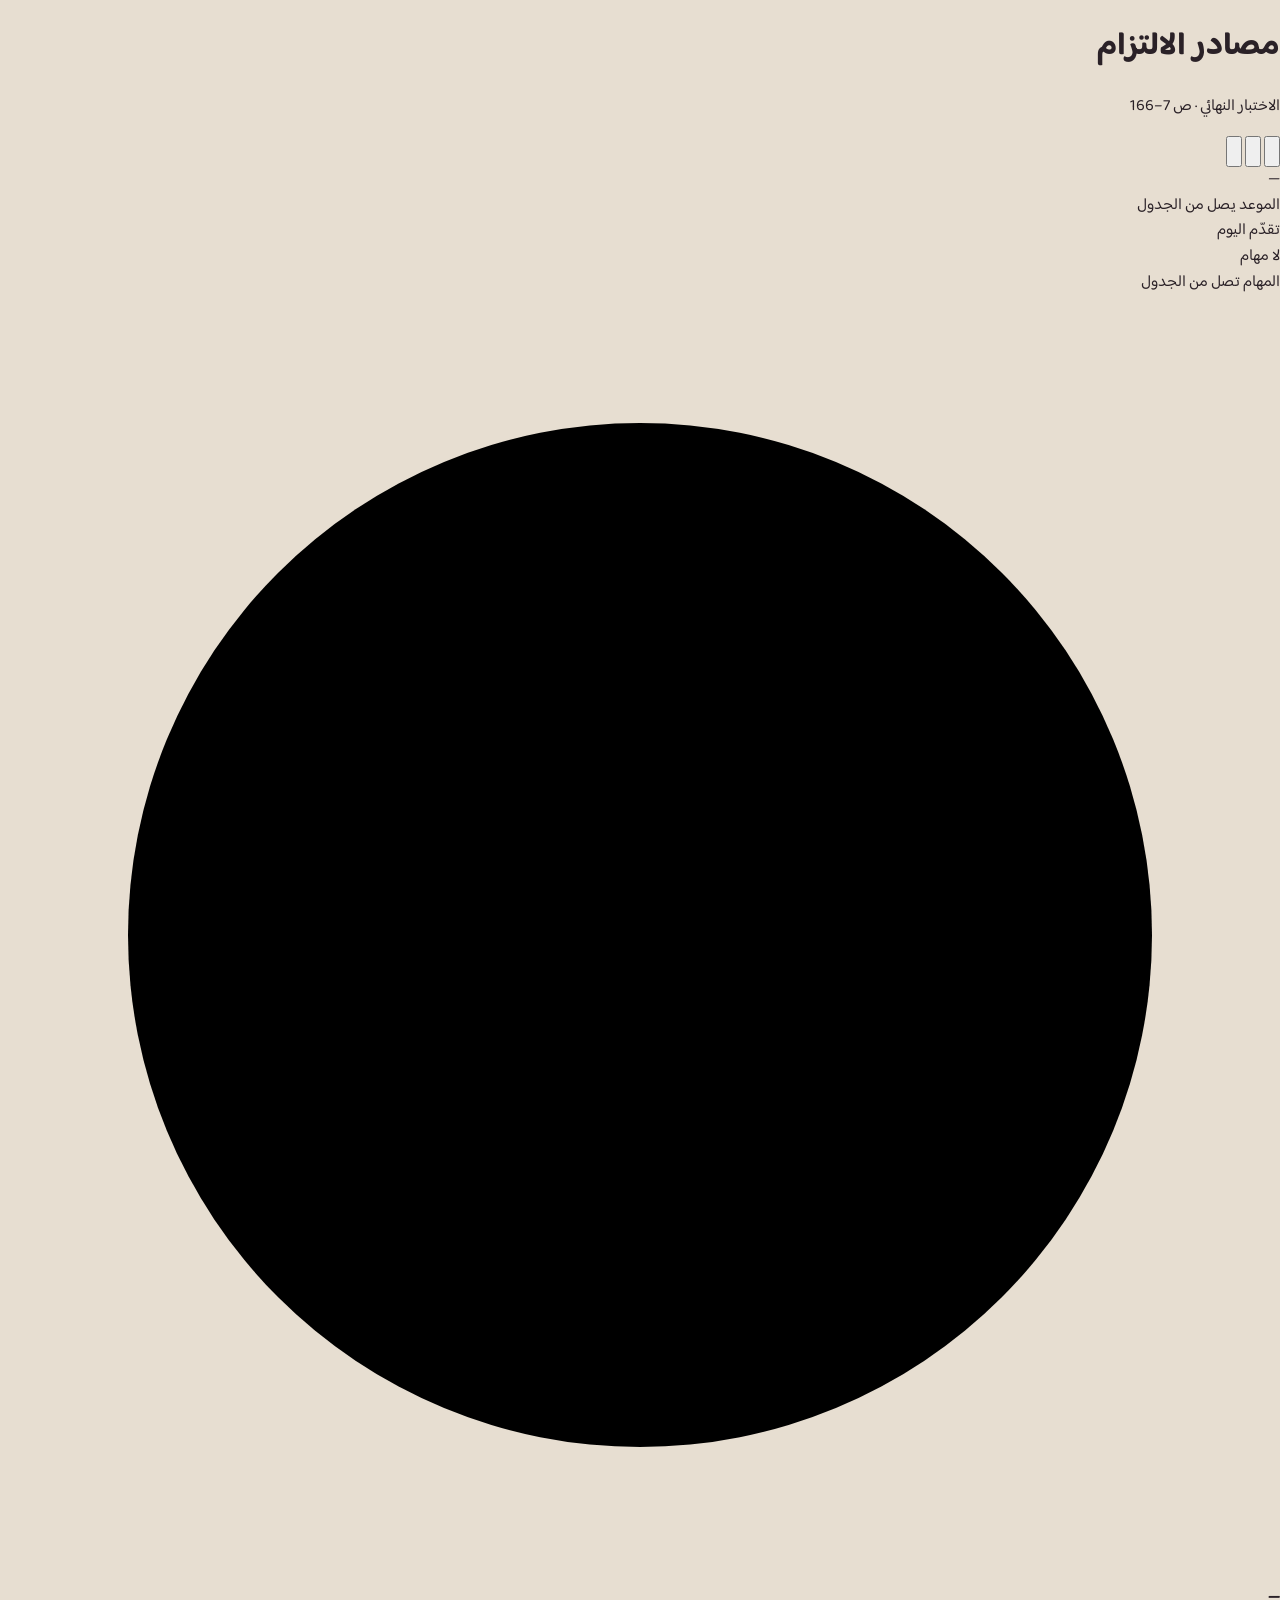
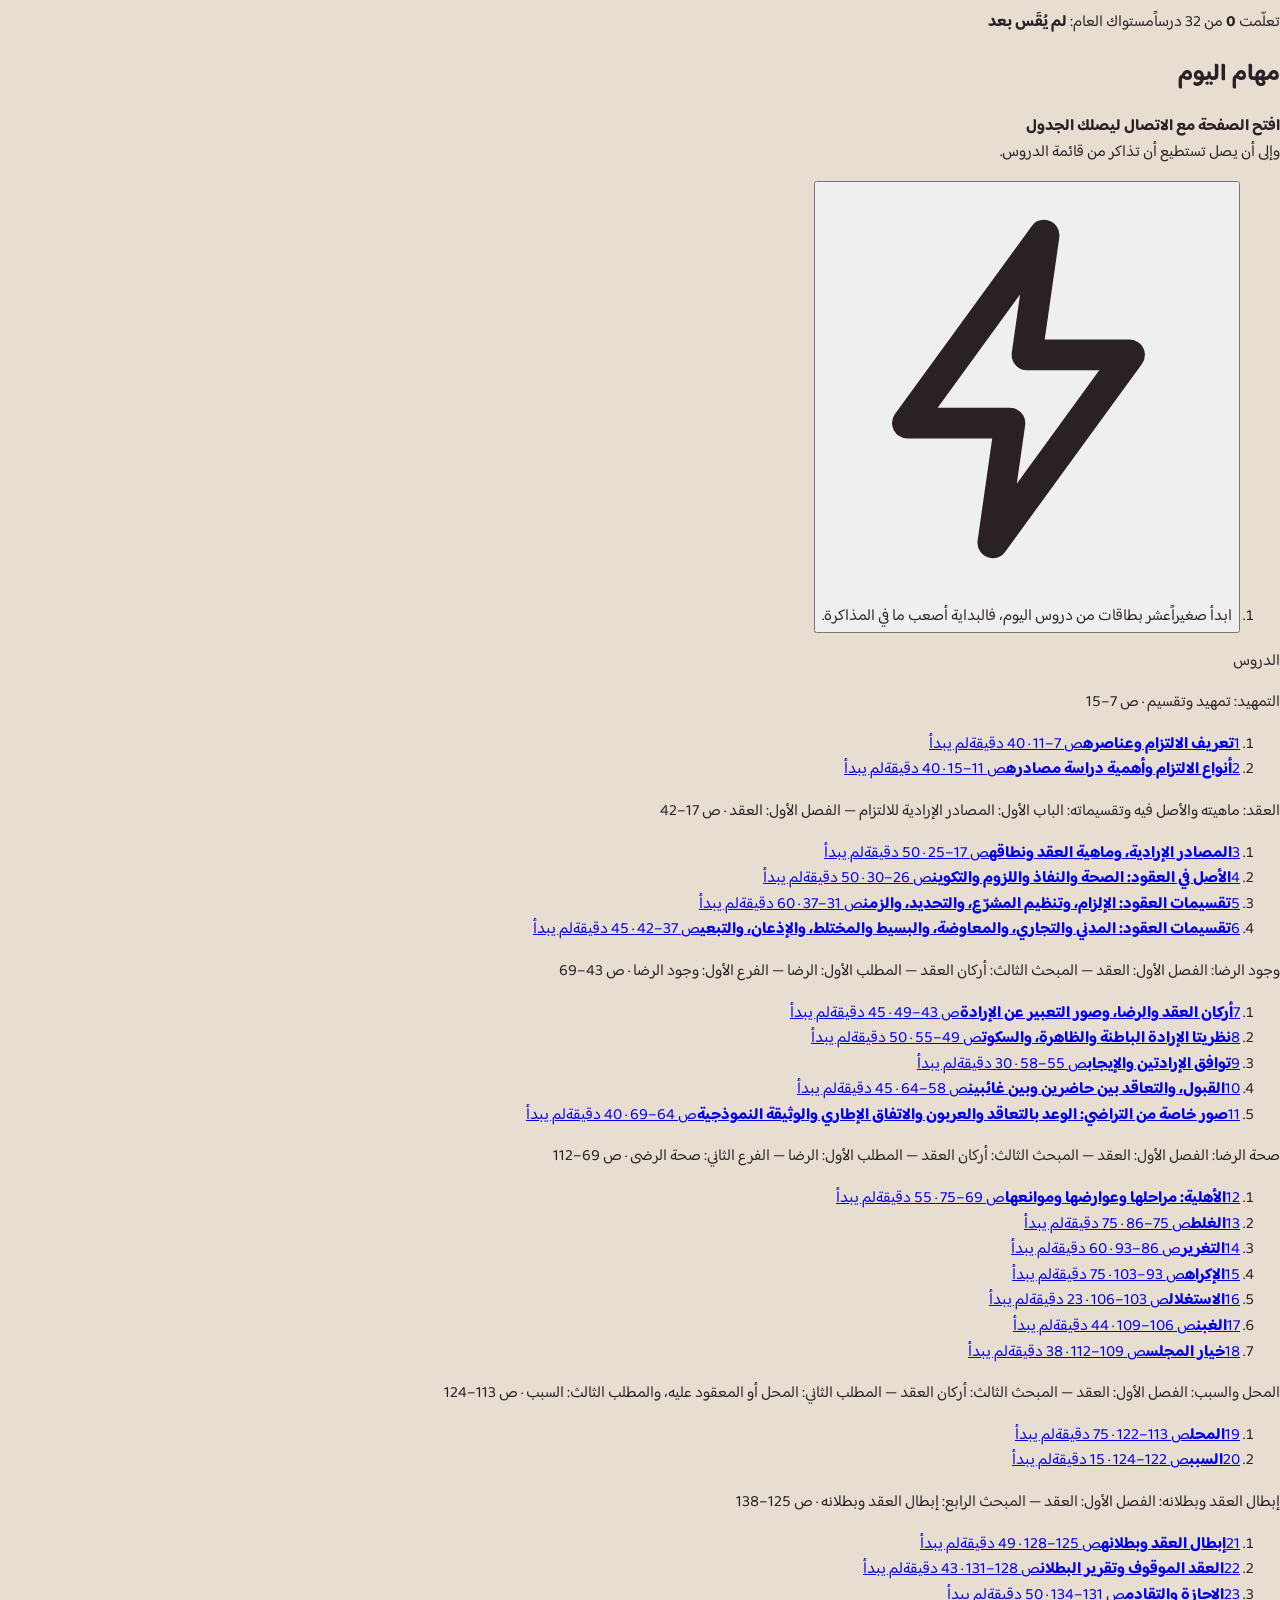
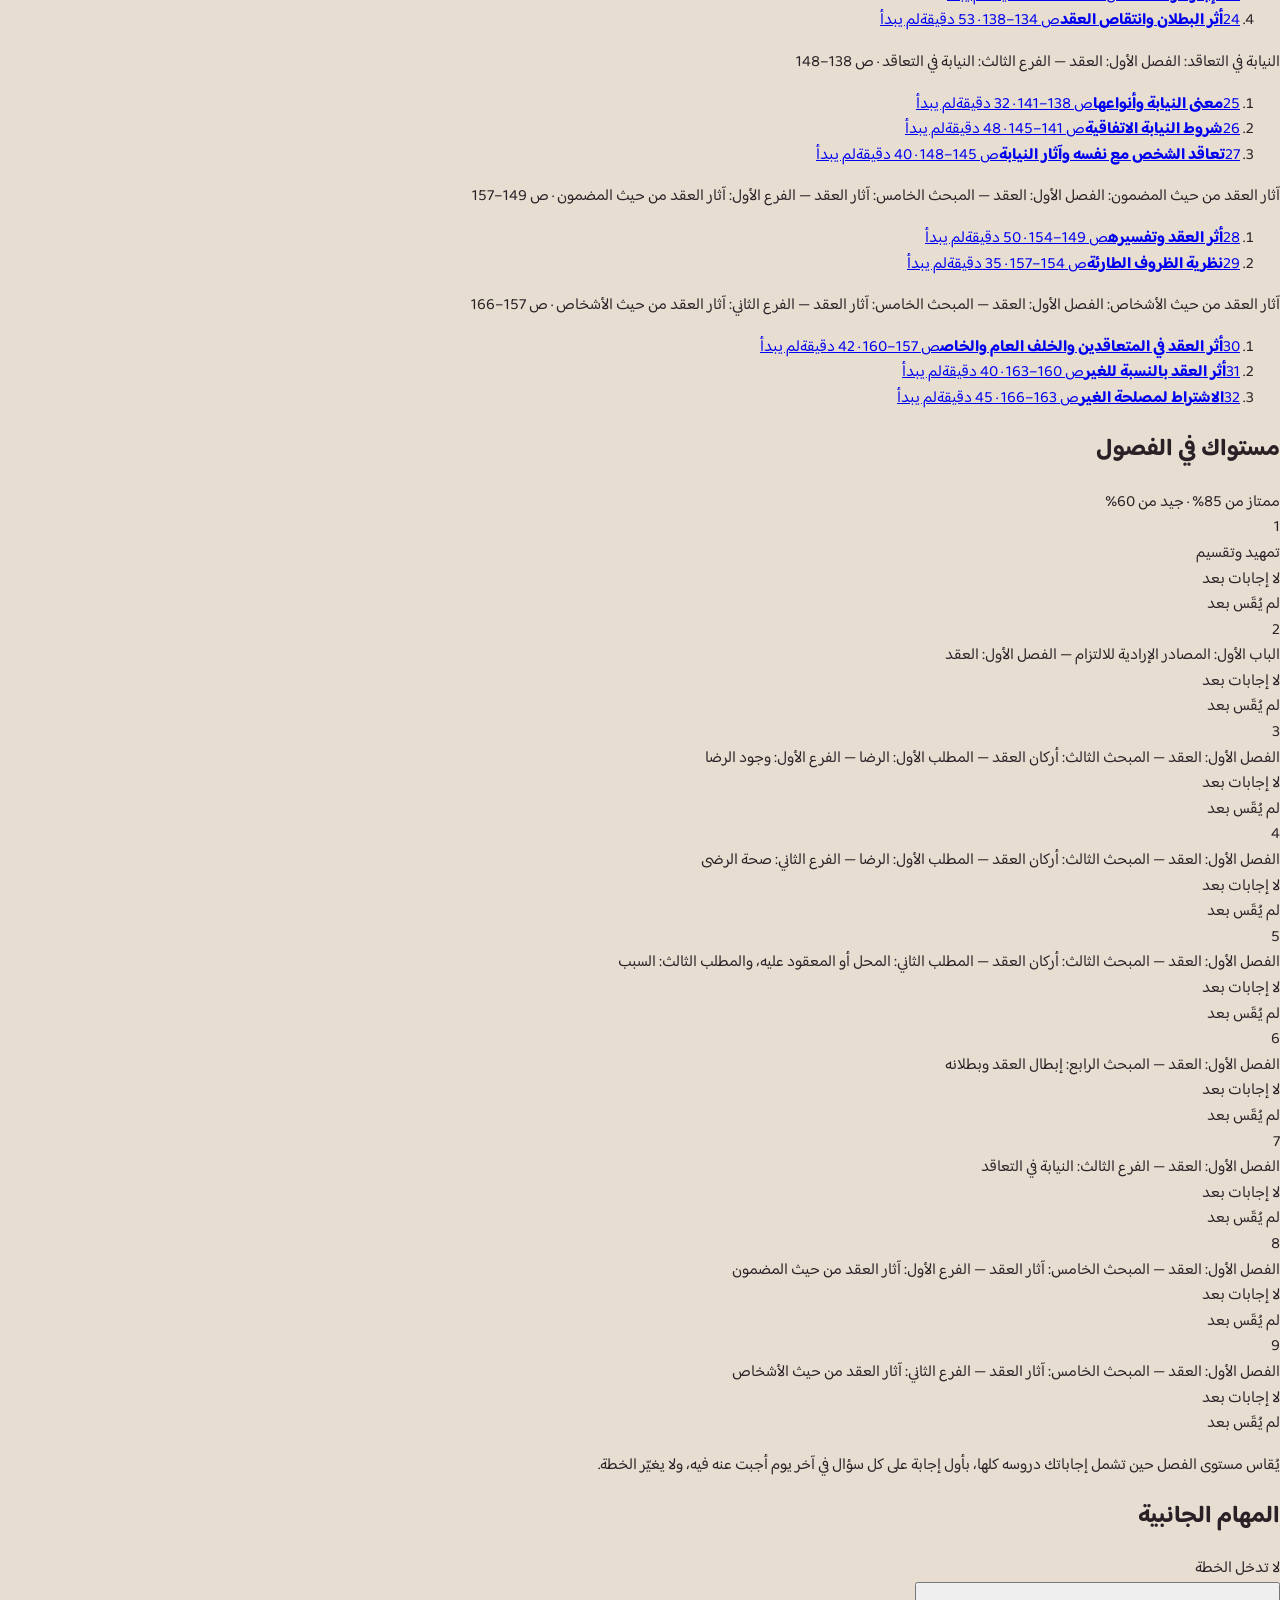
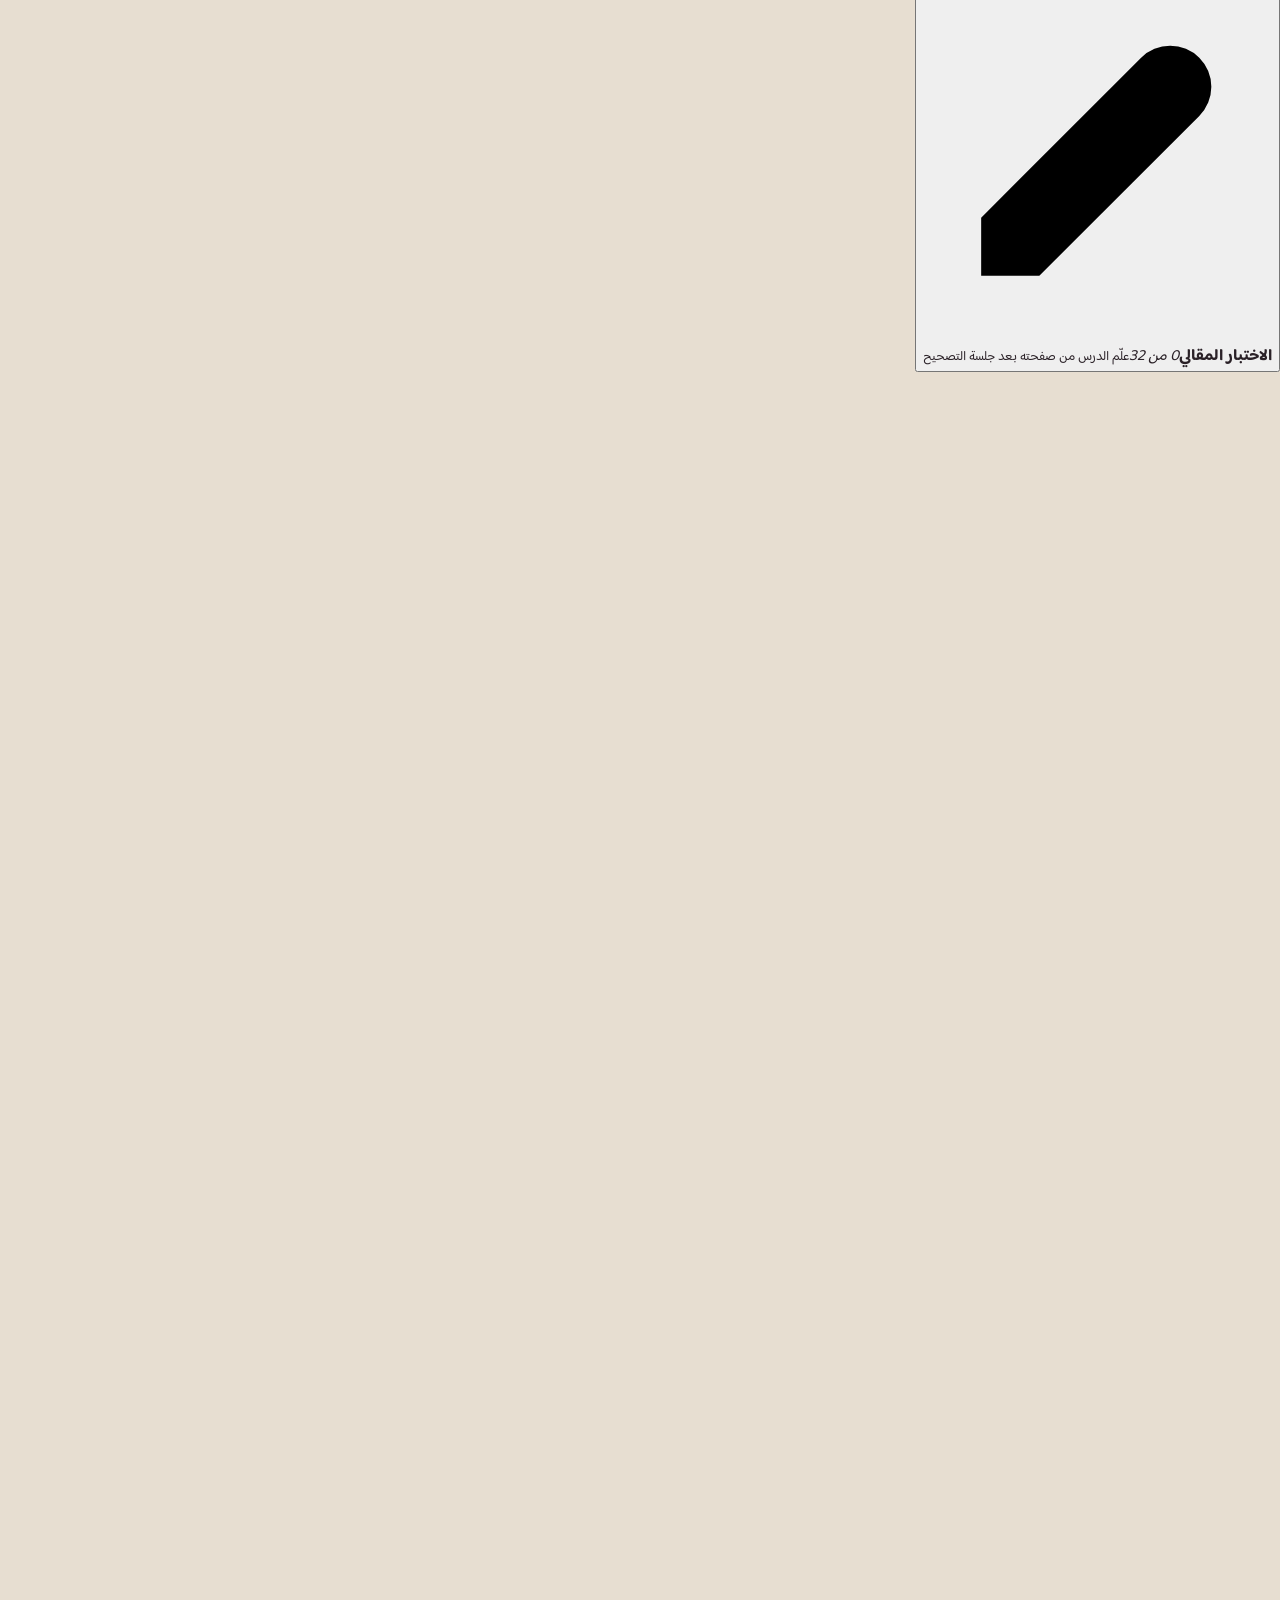
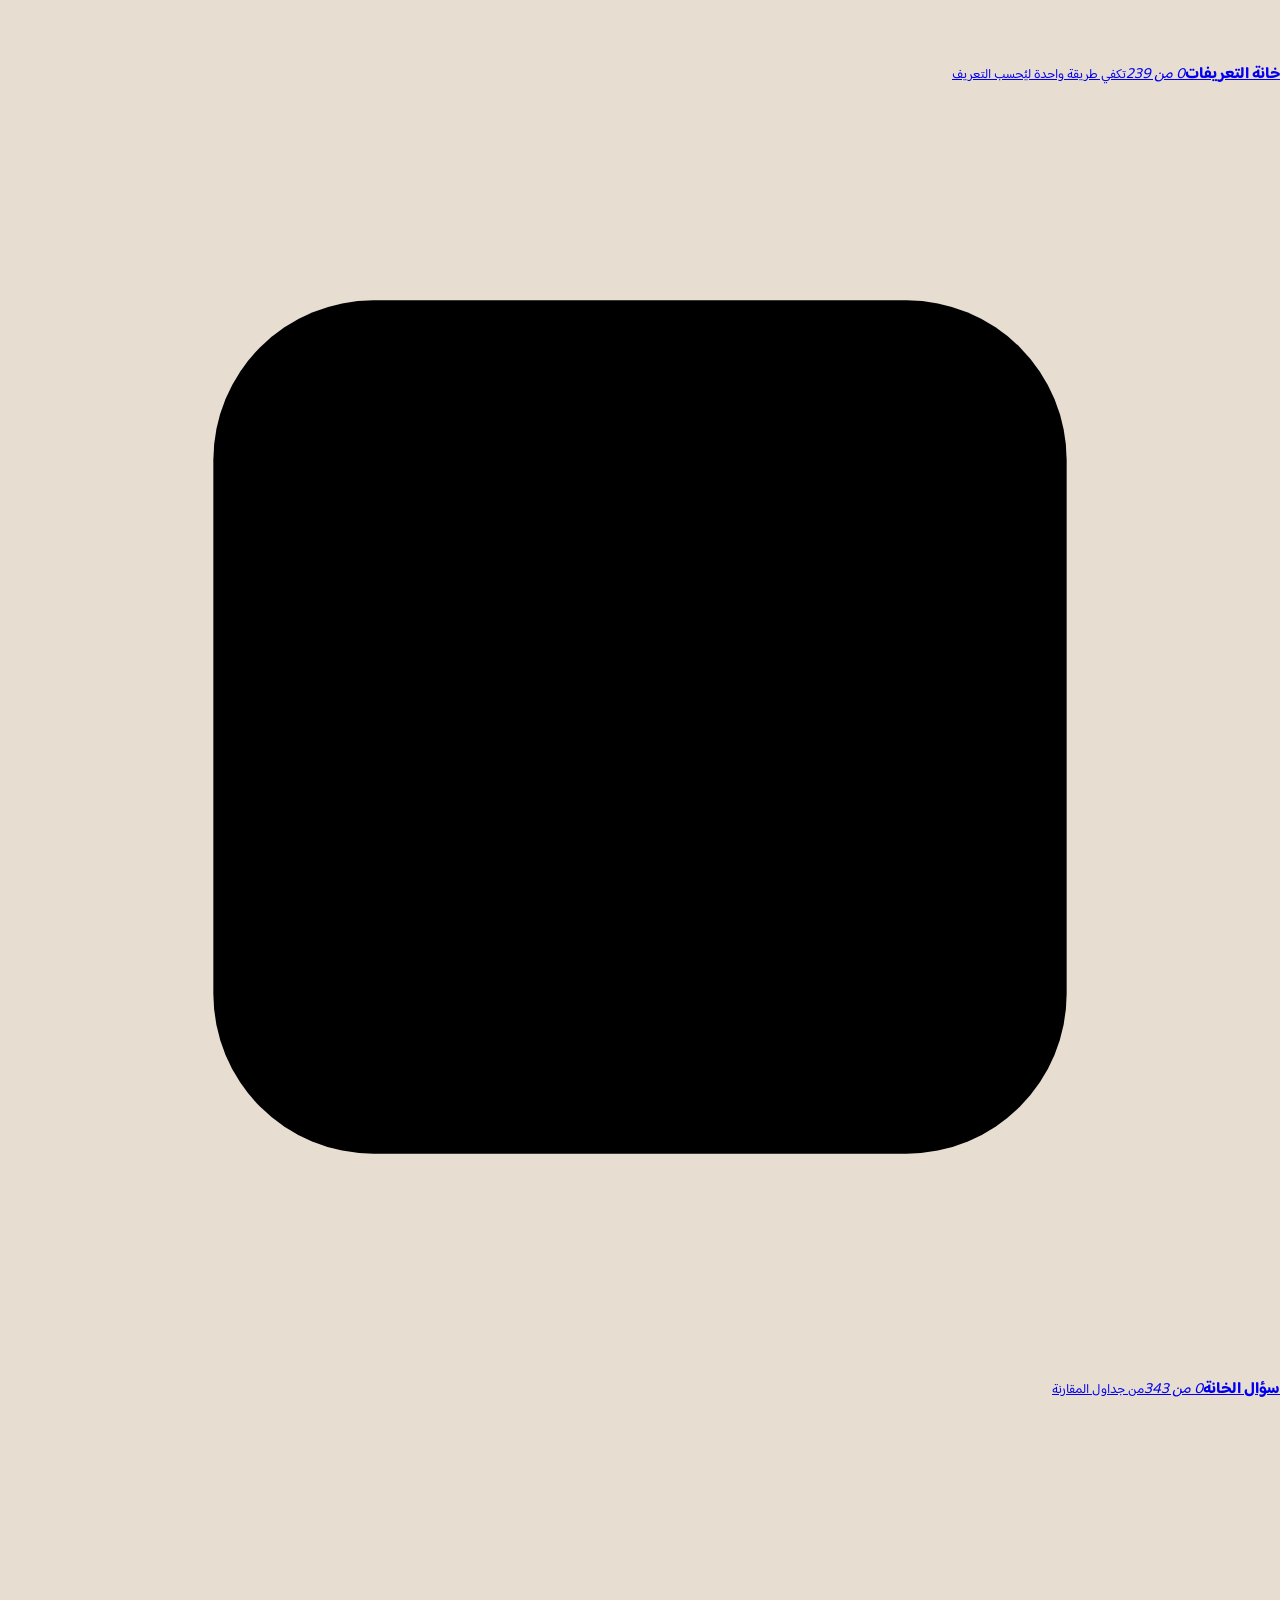
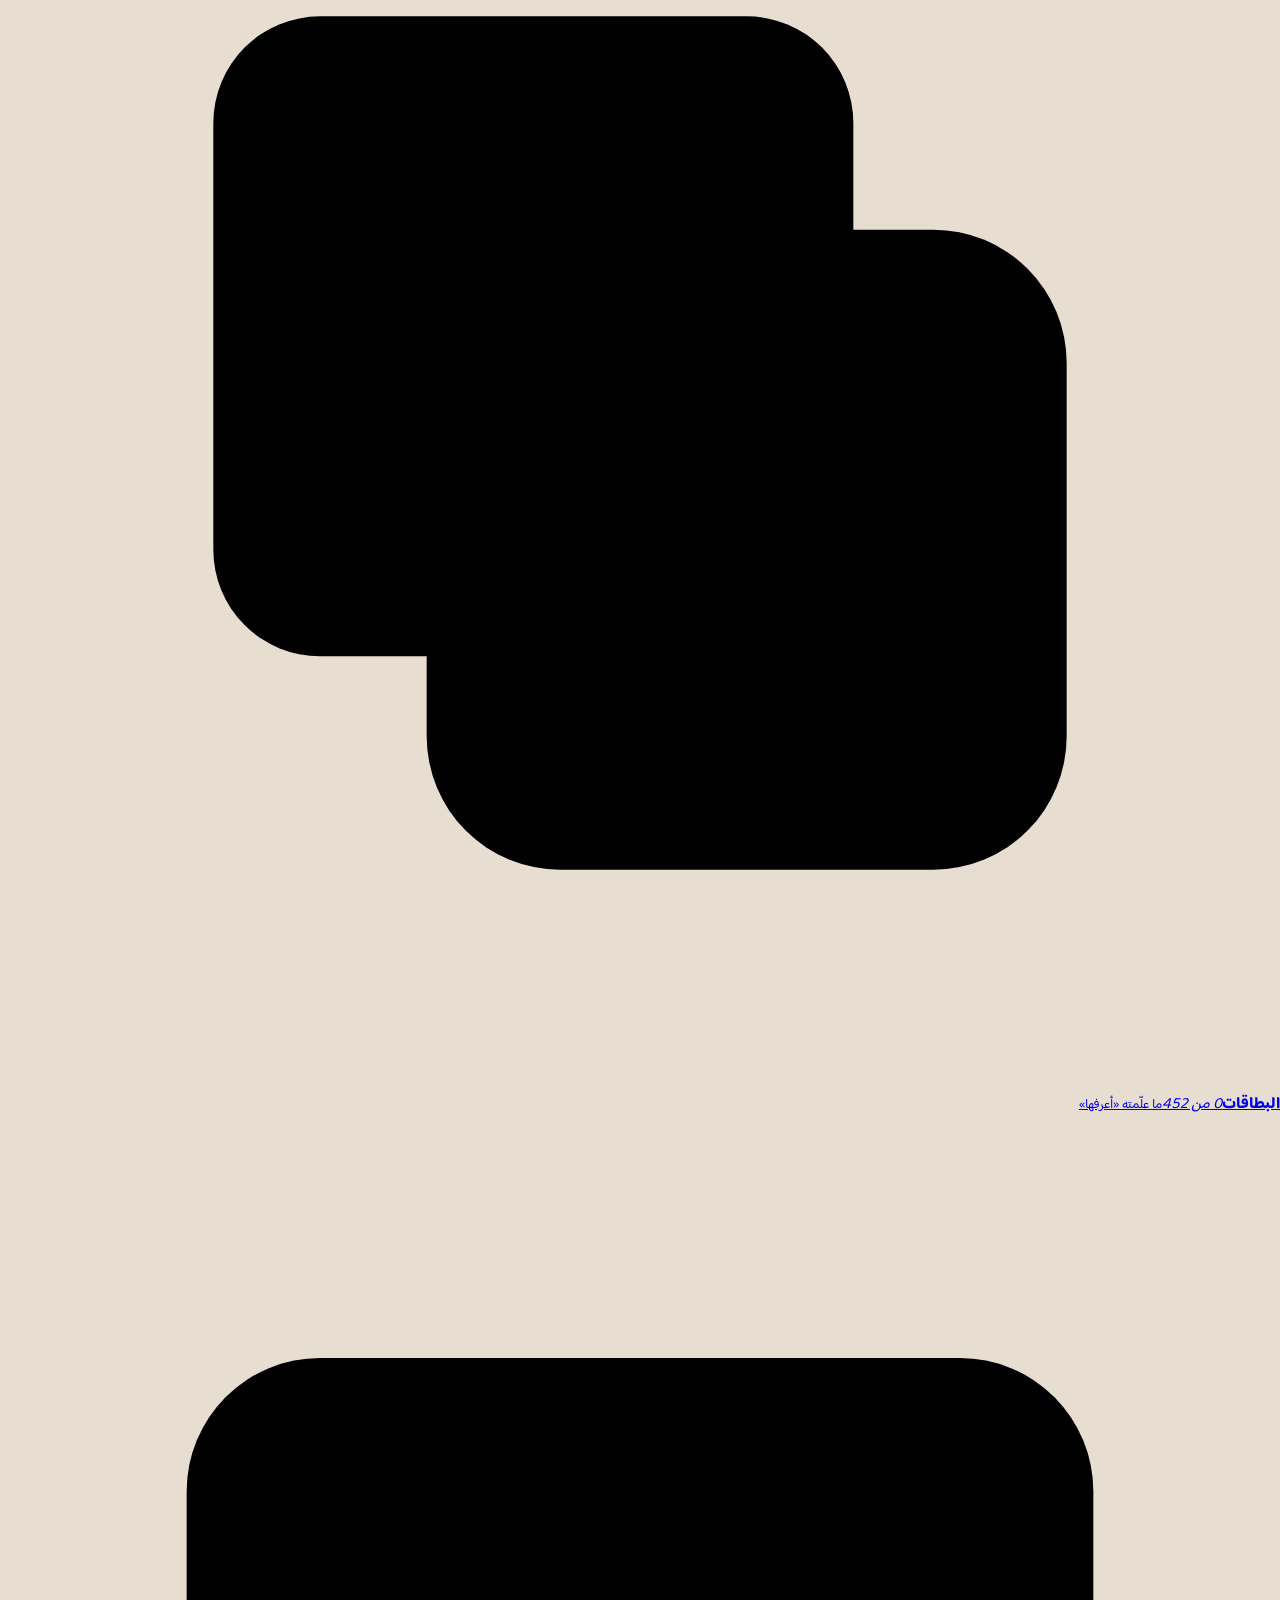
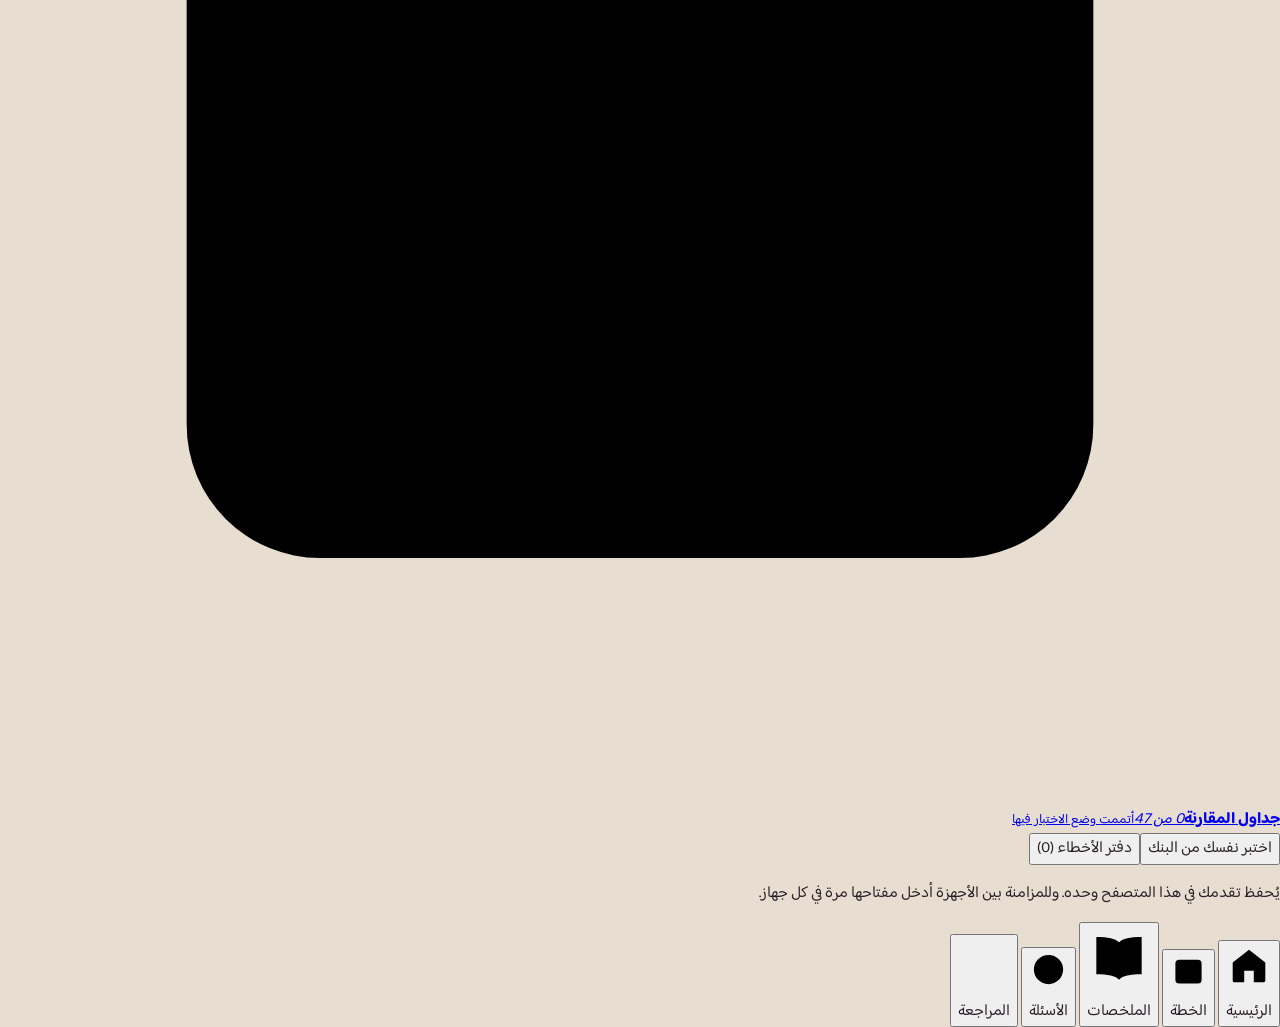
==== commit f966e19c: "مصادر الالتزام (law114): تجميع موقع النهائي في الفرع المؤقت — الفصول التسعة من الأجزاء المراجَعة، وم" ====
--- a/law114/index.html
+++ b/law114/index.html
@@ -1,1145 +1,70 @@
-<!doctype html><html><head><meta charset=utf8><meta name=viewport content="width=device-width,initial-scale=1,viewport-fit=cover"><style>:root{color-scheme:light;box-sizing:border-box;padding-top:env(safe-area-inset-top,0px);padding-bottom:env(safe-area-inset-bottom,0px)}html{scroll-padding-top:env(safe-area-inset-top,0px)}body{margin:0;padding:0;font:14px -apple-system,BlinkMacSystemFont,sans-serif;background:#fff;color:#000}img{max-width:100%}[hidden]:not([hidden=until-found i]){display:none!important}</style></head><body>
-<title>الميد الثاني مصادر الالتزام</title>
-<meta name="theme-color" content="#171B22">
-<meta name="claude:viewport-fit-sides" content="cover">
+<!doctype html>
+<html lang="ar" dir="rtl">
+<head>
+<meta charset="utf-8">
+<meta name="viewport" content="width=device-width,initial-scale=1,viewport-fit=cover">
+<meta name="theme-color" content="#E7DED1" media="(prefers-color-scheme: light)">
+<meta name="theme-color" content="#1A1217" media="(prefers-color-scheme: dark)">
+<title>مصادر الالتزام</title>
+<link rel="icon" href="data:image/svg+xml,%3Csvg xmlns=%27http://www.w3.org/2000/svg%27 viewBox=%270 0 32 32%27%3E%3Crect width=%2732%27 height=%2732%27 rx=%278%27 fill=%27%2343283C%27/%3E%3Cpath d=%27M9 9h14M9 16h14M9 23h9%27 stroke=%27%23F3E9EE%27 stroke-width=%273%27 stroke-linecap=%27round%27/%3E%3C/svg%3E">
 <link rel="preconnect" href="https://fonts.googleapis.com">
 <link rel="preconnect" href="https://fonts.gstatic.com" crossorigin>
-<link id="font-readex" rel="stylesheet" href="https://fonts.googleapis.com/css2?family=Readex+Pro:wght@300..700&display=swap">
-<style>
-/* Layout: one centred reading column for a phone; glassy sticky header with the countdown, fixed bottom tabs within thumb reach, content on blue-grey cards. One dark look: base #171B22 with cards #202630, ivory text, light blue for small headings and the timeline, ivory only for the main button (.btn-gold, an old name) and the current tab. Legal-effect colours: green valid, amber voidable, rose void, violet the rest. */
-:root{
-  /* الأساس: رمادي مزرق عميق، لا أسود خالص */
-  --bg:#171B22;
-  --glass:rgba(23,27,34,.9);
-  --surface:#202630;
-  --raised:#2A313C;
-  --line:#2F3744;
-  --line-2:#404A5A;
-  /* النص: عاجي */
-  --text:#ECE7DC;
-  --text-2:#BCB6AB;
-  --text-3:#9E998E;
-  /* المميِّز: عاجي للزر الرئيس وتبويب الصفحة الحالية وحدهما، ونصه داكن */
-  --accent:#ECE7DC;
-  --accent-ink:#171B22;
-  /* المساند: أزرق فاتح للعناوين الصغيرة والخط الزمني، وخلفية الشرائح */
-  --sky:#8FB1D9;
-  --sky-tint:rgba(143,177,217,.13);
-  --chip:#26354A;
-  /* ألوان حكم العقد: أخضر صحيح، وكهرماني قابل للإبطال، وورديّ باطل، وبنفسجي لما سواها */
-  --ok:#86C9A0;
-  --ok-tint:rgba(134,201,160,.14);
-  --ok-ink:#0E2418;
-  --bad:#F2798A;
-  --bad-tint:rgba(242,121,138,.14);
-  --bad-ink:#2A0F12;
-  --able:#E5C266;
-  --able-tint:rgba(229,194,102,.14);
-  --teal:#7CC9C4;
-  --teal-tint:rgba(124,201,196,.11);
-  --violet:#B9A6F0;
-  --violet-tint:rgba(185,166,240,.12);
-  --shadow:rgba(0,0,0,.45);
-  --r-lg:20px;
-  --r-md:14px;
-  --r-sm:10px;
-  --font:"Readex Pro","Noto Sans Arabic","Geeza Pro",system-ui,sans-serif;
-  color-scheme:dark;
-}
-html{font-size:17px;-webkit-text-size-adjust:100%}
-html.fs-0{font-size:15.5px}
-html.fs-2{font-size:18.5px}
-*{box-sizing:border-box}
-body{background:var(--bg);color:var(--text);font-family:var(--font);font-size:1rem;line-height:1.8;-webkit-tap-highlight-color:transparent}
-body::before{content:"";position:fixed;inset:0 0 auto;height:env(safe-area-inset-top,0px);z-index:30;background:var(--bg)}
-button{font:inherit;color:inherit;cursor:pointer}
-button:focus-visible,a:focus-visible,textarea:focus-visible,[tabindex]:focus-visible{outline:2.5px solid var(--sky);outline-offset:2px}
-.app{min-height:100%}
-.wrap{max-width:44rem;margin-inline:auto;padding-left:max(16px,env(safe-area-inset-left,0px));padding-right:max(16px,env(safe-area-inset-right,0px))}
-
-/* header */
-.top{position:sticky;top:env(safe-area-inset-top,0px);z-index:20;background:var(--glass);-webkit-backdrop-filter:blur(14px);backdrop-filter:blur(14px);border-bottom:1px solid var(--line)}
-.top .wrap{display:flex;align-items:center;gap:.6rem;padding-block:.55rem}
-.brand{flex:1;min-width:0}
-.brand b{display:block;font-size:1.06rem;font-weight:700;line-height:1.35}
-.brand span{display:block;font-size:.72rem;color:var(--text-3);font-weight:500}
-.count{flex:none;background:var(--chip);color:var(--sky);border-radius:999px;padding:.28rem .8rem;font-size:.84rem;font-weight:600;white-space:nowrap;font-variant-numeric:tabular-nums}
-.icon-btn{flex:none;width:2.45rem;height:2.45rem;border-radius:50%;border:0;background:var(--raised);display:grid;place-items:center;color:var(--text-2)}
-.icon-btn svg{width:1.25rem;height:1.25rem}
-
-/* main */
-main{padding-block:1.1rem calc(6.2rem + env(safe-area-inset-bottom,0px));outline:none}
-.enter{animation:enter .22s ease both}
-@keyframes enter{from{opacity:.4;transform:translateY(6px)}to{opacity:1;transform:none}}
-@media (prefers-reduced-motion:reduce){.enter{animation:none}}
-.stack{display:grid;gap:.85rem}
-.h-view{font-size:1.5rem;font-weight:700;line-height:1.4;margin:0;text-wrap:balance}
-.eyebrow{font-size:.74rem;font-weight:600;color:var(--sky);margin:0}
-.muted{color:var(--text-2)}
-.small{font-size:.82rem}
-.sec-title{display:flex;align-items:center;justify-content:space-between;gap:.6rem;margin:1.4rem 0 .6rem}
-.sec-title h2{font-size:1rem;font-weight:700;margin:0}
-.sec-title a,.link{background:none;border:0;padding:0;color:var(--sky);font-size:.84rem;font-weight:600;text-decoration:none}
-.card{background:var(--surface);border:1px solid var(--line);border-radius:var(--r-lg);padding:1rem 1.05rem}
-.btn{display:inline-flex;align-items:center;justify-content:center;gap:.5rem;min-height:3.05rem;padding:.55rem 1.1rem;border-radius:var(--r-md);border:0;font-weight:600;font-size:.98rem;text-decoration:none;text-align:center}
-.btn-gold{background:var(--accent);color:var(--accent-ink)}
-.btn-soft{background:var(--raised);color:var(--text)}
-.btn-line{background:none;border:1.5px solid var(--line-2);color:var(--text)}
-.btn-block{width:100%}
-.btn-row{display:grid;grid-template-columns:1fr 1fr;gap:.6rem}
-.chips{display:flex;flex-wrap:wrap;gap:.45rem}
-.chip{border:1.5px solid transparent;background:var(--chip);color:var(--text-2);border-radius:999px;padding:.32rem .85rem;font-size:.86rem;font-weight:500;line-height:1.5}
-.chip[aria-pressed="true"]{background:var(--chip);border-color:var(--sky);color:var(--sky);font-weight:600}
-.pg{display:inline-block;font-size:.7rem;font-weight:500;line-height:1.55;color:var(--text-3);border:1px solid var(--line-2);border-radius:999px;padding:0 .5rem;margin-inline-start:.3rem;vertical-align:.12em;white-space:nowrap;font-variant-numeric:tabular-nums}
-.qt{color:var(--text)}
-.badge{display:inline-flex;align-items:center;gap:.35rem;font-size:.74rem;font-weight:600;border-radius:999px;padding:.12rem .62rem;white-space:nowrap;line-height:1.6}
-.badge::before{content:"";width:.42rem;height:.42rem;border-radius:50%;background:currentColor}
-.b-void{color:var(--bad);background:var(--bad-tint)}
-.b-able{color:var(--able);background:var(--able-tint)}
-.b-ok{color:var(--ok);background:var(--ok-tint)}
-.b-reduce{color:var(--able);background:var(--able-tint)}
-.b-stop{color:var(--violet);background:var(--violet-tint)}
-.idtag{font-size:.7rem;color:var(--text-3);font-variant-numeric:tabular-nums;letter-spacing:.02em}
-.empty{border:1.5px dashed var(--line-2);border-radius:var(--r-lg);padding:1.1rem;color:var(--text-2)}
-.empty p{margin:0}
-
-/* home */
-.today{background:linear-gradient(160deg,#243349 0%,var(--surface) 72%);border:1px solid #33465F}
-.today h1{font-size:1.32rem;font-weight:700;margin:.15rem 0 .35rem;line-height:1.45}
-.today p{margin:0}
-.today .btn{margin-top:.9rem}
-.plan{list-style:none;margin:0;padding:0}
-.day{display:grid;grid-template-columns:4.6rem 1fr;gap:.85rem}
-.day-date{padding-block:.6rem}
-.day-date b{display:block;font-size:.95rem;font-weight:700}
-.day-date span{display:block;font-size:.76rem;color:var(--text-3);font-variant-numeric:tabular-nums}
-.day-body{position:relative;border-inline-start:2px solid rgba(143,177,217,.3);padding-inline-start:1rem;padding-block:.55rem 1rem;min-width:0}
-.day-body::before{content:"";position:absolute;inset-inline-start:-8px;top:.9rem;width:14px;height:14px;border-radius:50%;background:var(--bg);border:2px solid rgba(143,177,217,.55)}
-.day.is-today .day-body::before{border-color:var(--sky);background:var(--sky)}
-.day.is-exam .day-body::before{border-color:var(--sky)}
-.day:last-child .day-body{border-inline-start-color:transparent}
-.day-body p{margin:.35rem 0 0;font-size:.8rem;color:var(--text-3)}
-.lchip{display:inline-flex;align-items:center;gap:.35rem;background:var(--chip);border:0;color:var(--text);border-radius:999px;padding:.28rem .75rem;font-size:.85rem;font-weight:500;text-decoration:none}
-.lchip.done{color:var(--ok)}
-.lchip.done::before{content:"";width:.5rem;height:.28rem;border:solid currentColor;border-width:0 0 2px 2px;transform:rotate(-45deg) translateY(-1px)}
-.lchip.soon{color:var(--text-3)}
-.tools{display:grid;grid-template-columns:1fr 1fr;gap:.6rem}
-.tool{display:flex;flex-direction:column;align-items:flex-start;gap:.15rem;background:var(--surface);border:1px solid var(--line);border-radius:var(--r-md);padding:.8rem .9rem;text-align:start;text-decoration:none;color:var(--text)}
-.tool b{font-size:.94rem;font-weight:600}
-.tool span{font-size:.76rem;color:var(--text-3)}
-.lrow{display:flex;align-items:center;gap:.8rem;background:var(--surface);border:1px solid var(--line);border-radius:var(--r-md);padding:.75rem .9rem;text-decoration:none;color:var(--text);width:100%;text-align:start}
-.lrow .num{flex:none;width:2rem;height:2rem;border-radius:50%;background:var(--raised);display:grid;place-items:center;font-size:.82rem;font-weight:700;color:var(--text-2);font-variant-numeric:tabular-nums}
-.lrow .num.done{background:var(--ok-tint);color:var(--ok)}
-.lrow .meta{flex:1;min-width:0}
-.lrow .meta b{display:block;font-size:.98rem;font-weight:600}
-.lrow .meta span{display:block;font-size:.76rem;color:var(--text-3)}
-.lrow .stat{flex:none;font-size:.76rem;color:var(--text-2);text-align:end;font-variant-numeric:tabular-nums}
-.lrow.soon{opacity:.55}
-.list{display:grid;gap:.55rem}
-
-/* lesson */
-.back{display:inline-flex;align-items:center;gap:.3rem;color:var(--text-2);font-size:.86rem;text-decoration:none;margin-bottom:.4rem}
-.back svg{width:1rem;height:1rem}
-.l-title{font-size:2rem;font-weight:700;line-height:1.35;margin:.1rem 0 .4rem}
-.l-intro{color:var(--text-2);margin:0}
-.toc{margin-top:.9rem}
-.sec{margin-top:1.7rem;scroll-margin-top:5rem}
-.sec>h2{font-size:1.18rem;font-weight:700;line-height:1.5;margin:0 0 .7rem;text-wrap:balance}
-.blk{margin-top:.75rem}
-.blk p{margin:0}
-.b-p{line-height:1.95}
-.b-h3{font-size:1.02rem;font-weight:700;margin-top:1.3rem;display:flex;align-items:center;gap:.5rem}
-.b-h3::before{content:"";width:.45rem;height:.45rem;border-radius:50%;background:var(--sky)}
-.box{border-radius:var(--r-md);padding:.85rem .95rem}
-.box .lbl{display:block;font-size:.74rem;font-weight:600;margin-bottom:.25rem}
-.b-def,.b-art,.b-quote{background:var(--surface);border:1px solid var(--line)}
-.b-def .lbl,.b-quote .lbl{color:var(--sky)}
-.b-art .lbl{color:var(--text-2)}
-.b-art .lbl em{font-style:normal;color:var(--sky)}
-.b-def .tx,.b-art .tx,.b-quote .tx{font-size:1.06rem;line-height:1.95}
-.qm{color:var(--sky)}
-.b-eg{background:var(--raised)}
-.b-eg .lbl{color:var(--text-2)}
-.b-eg p{color:var(--text-2)}
-.b-hashia{background:var(--teal-tint)}
-.b-hashia .lbl{color:var(--teal)}
-.b-warn{background:var(--violet-tint)}
-.b-warn .lbl{color:var(--violet)}
-.b-tip{background:var(--sky-tint)}
-.b-tip .lbl{color:var(--sky)}
-.b-list h4{font-size:.9rem;font-weight:700;margin:0 0 .45rem;color:var(--text-2)}
-.b-list h4 .hs{color:var(--teal);font-weight:600}
-.items{list-style:none;margin:0;padding:0;display:grid;gap:.55rem}
-.items li{display:grid;grid-template-columns:auto 1fr;gap:.65rem;background:var(--surface);border:1px solid var(--line);border-radius:var(--r-md);padding:.7rem .85rem}
-.items .mk{width:1.55rem;height:1.55rem;border-radius:50%;background:var(--chip);color:var(--sky);display:grid;place-items:center;font-size:.78rem;font-weight:700;font-variant-numeric:tabular-nums;margin-top:.15rem}
-.items .mk.dot{background:none}
-.items .mk.dot::before{content:"";width:.42rem;height:.42rem;border-radius:50%;background:var(--sky)}
-.items b{display:block;font-weight:600;line-height:1.7}
-.items p{color:var(--text-2);margin-top:.2rem}
-.kinds{display:grid;gap:.65rem}
-.kind{background:var(--surface);border:1px solid var(--line);border-radius:var(--r-lg);padding:.9rem 1rem}
-.kind-h{display:flex;align-items:flex-start;justify-content:space-between;gap:.7rem}
-.kind-h b{font-size:1.06rem;font-weight:700;line-height:1.6}
-.kind .d{margin-top:.45rem;font-size:1.02rem;line-height:1.9}
-.kind .d .lbl{display:block;font-size:.72rem;font-weight:600;color:var(--sky);margin-bottom:.1rem}
-.kind .x{margin-top:.45rem;color:var(--text-2)}
-.kind .hk{margin-top:.45rem}
-.kind .hk span{font-size:.74rem;font-weight:600;color:var(--sky)}
-.kind ul{margin:.5rem 0 0;padding:0;list-style:none;display:grid;gap:.35rem}
-.kind ul li{position:relative;padding-inline-start:1rem;color:var(--text-2);font-size:.95rem}
-.kind ul li::before{content:"";position:absolute;inset-inline-start:0;top:.75em;width:.36rem;height:.36rem;border-radius:50%;background:var(--line-2)}
-.kind .egl{display:block;margin-top:.55rem;font-size:.72rem;font-weight:600;color:var(--text-3)}
-.l-end{margin-top:2rem;display:grid;gap:.6rem}
-
-/* quiz */
-.setup-group{margin-top:1.1rem}
-.setup-group h3{font-size:.86rem;font-weight:600;color:var(--text-2);margin:0 0 .5rem}
-.avail{margin-top:1rem;font-size:.84rem;color:var(--text-3)}
-.run-top{display:flex;align-items:center;gap:.8rem}
-.run-top .pos{flex:1;font-size:.86rem;color:var(--text-2);font-variant-numeric:tabular-nums}
-.bar{height:5px;border-radius:999px;background:var(--raised);overflow:hidden;margin:.6rem 0 1rem}
-.bar i{display:block;height:100%;background:var(--sky);border-radius:999px;transition:width .25s ease}
-.q-meta{display:flex;flex-wrap:wrap;align-items:center;gap:.35rem .7rem;font-size:.76rem;color:var(--text-3)}
-.q-meta .k{color:var(--sky);font-weight:600}
-.q-meta .hs{color:var(--teal);font-weight:600}
-.q-text{font-size:1.18rem;font-weight:600;line-height:1.8;margin:.55rem 0 1rem}
-.blank{display:inline-block;min-width:4.5rem;border-bottom:2px solid var(--sky);color:var(--sky);text-align:center;line-height:1.4}
-.opts{display:grid;gap:.55rem}
-.opts.tf{grid-template-columns:1fr 1fr}
-.opt{display:flex;align-items:center;gap:.75rem;width:100%;min-height:3.3rem;text-align:start;background:var(--raised);border:1.5px solid transparent;border-radius:var(--r-md);padding:.7rem .95rem;font-size:1rem;line-height:1.6;color:var(--text)}
-.opts.tf .opt{justify-content:center;font-weight:600}
-.opt .tx{flex:1}
-.opt .sign{flex:none;width:1.45rem;height:1.45rem;border-radius:50%;border:2px solid var(--line-2);position:relative}
-.opts.tf .opt .sign{display:none}
-.opt:disabled{cursor:default}
-.opt.right{background:var(--ok-tint);border-color:var(--ok)}
-.opt.right .sign{background:var(--ok);border-color:var(--ok)}
-.opt.right .sign::after{content:"";position:absolute;left:50%;top:45%;width:.55rem;height:.3rem;border:solid var(--ok-ink);border-width:0 0 2.5px 2.5px;transform:translate(-50%,-50%) rotate(-45deg)}
-.opt.wrong{background:var(--bad-tint);border-color:var(--bad)}
-.opt.wrong .sign{background:var(--bad);border-color:var(--bad)}
-.opt.wrong .sign::before,.opt.wrong .sign::after{content:"";position:absolute;left:50%;top:50%;width:.62rem;height:2.5px;background:var(--bad-ink);border-radius:2px;transform:translate(-50%,-50%) rotate(45deg)}
-.opt.wrong .sign::after{transform:translate(-50%,-50%) rotate(-45deg);border:0}
-.opt.dim{opacity:.55}
-.fb{margin-top:1rem;border-radius:var(--r-lg);padding:.95rem 1rem;background:var(--surface);border:1px solid var(--line)}
-.fb .v{font-weight:700;margin:0}
-.fb .v.ok{color:var(--ok)}
-.fb .v.no{color:var(--bad)}
-.fb .nbline{font-size:.8rem;color:var(--text-3);margin:.2rem 0 0}
-.fb .w{margin:.55rem 0 0;color:var(--text-2);line-height:1.9}
-.essay-draft{width:100%;min-height:7rem;resize:vertical;background:var(--raised);border:1.5px solid var(--line-2);border-radius:var(--r-md);color:var(--text);padding:.75rem .9rem;font:inherit;line-height:1.8}
-.pts{list-style:none;margin:.6rem 0 0;padding:0;display:grid;gap:.5rem}
-.pts li{background:var(--raised);border-radius:var(--r-md);padding:.65rem .85rem;line-height:1.85}
-.next{margin-top:1rem}
-.score{display:flex;align-items:baseline;gap:.6rem}
-.score b{font-size:2.6rem;font-weight:700;line-height:1;font-variant-numeric:tabular-nums}
-.score span{color:var(--text-2)}
-.wrongs{display:grid;gap:.55rem;margin-top:.8rem}
-.wrongs details{background:var(--surface);border:1px solid var(--line);border-radius:var(--r-md);padding:.7rem .9rem}
-.wrongs summary{cursor:pointer;line-height:1.7}
-.wrongs .ans{margin:.5rem 0 0;color:var(--ok)}
-
-/* cards */
-.flip-wrap{perspective:1200px;margin-top:.9rem}
-.flip{display:grid;transform-style:preserve-3d;transition:transform .5s ease;border-radius:var(--r-lg);cursor:pointer}
-.flip.on{transform:rotateY(180deg)}
-.face{grid-area:1/1;-webkit-backface-visibility:hidden;backface-visibility:hidden;background:var(--surface);border:1px solid var(--line);border-radius:var(--r-lg);padding:1.1rem 1.15rem;min-height:14rem;display:flex;flex-direction:column;gap:.5rem}
-.face.front{justify-content:center}
-.face.back{transform:rotateY(180deg)}
-.face .term{font-size:1.55rem;font-weight:700;line-height:1.5}
-.face .hint{font-size:.78rem;color:var(--text-3)}
-.face .def{font-size:1.05rem;line-height:1.95;margin:0}
-.face .top-row{display:flex;justify-content:space-between;align-items:center;gap:.5rem;font-size:.74rem;color:var(--text-3)}
-@media (prefers-reduced-motion:reduce){.flip{transition:none}}
-.deck-info{display:flex;justify-content:space-between;font-size:.82rem;color:var(--text-3);margin-top:.9rem;font-variant-numeric:tabular-nums}
-
-/* notebook */
-.dots{display:inline-flex;gap:.28rem;flex:none}
-.dots i{width:.72rem;height:.72rem;border-radius:50%;border:2px solid var(--ok)}
-.dots i.on{background:var(--ok)}
-.nb-item{display:flex;align-items:flex-start;gap:.75rem;background:var(--surface);border:1px solid var(--line);border-radius:var(--r-md);padding:.75rem .9rem}
-.nb-item .dots{margin-top:.45rem}
-.nb-item .t{flex:1;min-width:0;line-height:1.75}
-.nb-item .t small{display:block;color:var(--text-3);font-size:.72rem}
-
-/* tables */
-.tbl{background:var(--surface);border:1px solid var(--line);border-radius:var(--r-lg);overflow:hidden}
-.tbl h3{font-size:1rem;font-weight:700;margin:0;padding:.85rem 1rem .2rem}
-.tbl .for{font-size:.74rem;color:var(--text-3);padding:0 1rem .7rem;margin:0}
-.tbl table{width:100%;border-collapse:collapse;table-layout:fixed}
-.tbl thead th{background:var(--raised);color:var(--sky);font-size:.84rem;font-weight:600;text-align:start;padding:.55rem .8rem}
-.tbl .rh th{font-size:.74rem;font-weight:600;color:var(--text-3);text-align:start;padding:.65rem .8rem .1rem;border-top:1px solid var(--line)}
-.tbl td{vertical-align:top;padding:.15rem .8rem .7rem;font-size:.93rem;line-height:1.8;overflow-wrap:anywhere}
-.tbl td+td{border-inline-start:1px solid var(--line)}
-.tbl .stk{border-top:1px solid var(--line);padding:.7rem 1rem}
-.tbl .stk h4{font-size:.76rem;font-weight:600;color:var(--text-3);margin:0 0 .4rem}
-.tbl .stk dl{margin:0;display:grid;gap:.45rem}
-.tbl .stk dt{font-size:.8rem;font-weight:600;color:var(--sky)}
-.tbl .stk dd{margin:0;font-size:.93rem;line-height:1.8}
-
-/* last night */
-.ln-group{margin-top:1.2rem}
-.ln-group h3{font-size:.95rem;font-weight:700;margin:0 0 .5rem}
-.ln{list-style:none;margin:0;padding:0;display:grid;gap:.5rem}
-.ln li{background:var(--surface);border:1px solid var(--line);border-radius:var(--r-md);padding:.7rem .9rem;line-height:1.85}
-
-/* bottom tabs */
-.tabs{position:fixed;left:0;right:0;bottom:0;z-index:20;background:var(--glass);-webkit-backdrop-filter:blur(14px);backdrop-filter:blur(14px);border-top:1px solid var(--line);padding-left:max(16px,env(safe-area-inset-left,0px));padding-right:max(16px,env(safe-area-inset-right,0px));padding-bottom:env(safe-area-inset-bottom,0px)}
-.tabs nav{max-width:44rem;margin-inline:auto;display:grid;grid-template-columns:repeat(5,1fr)}
-.tabs a{display:flex;flex-direction:column;align-items:center;gap:.12rem;padding-block:.5rem .45rem;font-size:.68rem;font-weight:600;color:var(--text-3);text-decoration:none;min-height:3.3rem;position:relative}
-.tabs a svg{width:1.4rem;height:1.4rem;stroke:currentColor;fill:none;stroke-width:1.8;stroke-linecap:round;stroke-linejoin:round}
-.tabs a[aria-current="page"]{color:var(--accent)}
-.tabs a[aria-current="page"]::before{content:"";position:absolute;top:0;left:50%;transform:translateX(-50%);width:1.6rem;height:3px;border-radius:0 0 3px 3px;background:var(--accent)}
-.tabs a .n{position:absolute;top:.25rem;inset-inline-start:calc(50% + .3rem);background:var(--bad);color:var(--bad-ink);font-size:.6rem;font-weight:700;border-radius:999px;min-width:1.05rem;height:1.05rem;display:grid;place-items:center;padding:0 .25rem;font-variant-numeric:tabular-nums}
-
-/* settings sheet */
-.backdrop{position:fixed;inset:0;z-index:40;background:rgba(0,0,0,.55)}
-.sheet{position:fixed;left:0;right:0;bottom:0;z-index:41;background:var(--surface);border-top:1px solid var(--line);border-radius:22px 22px 0 0;padding-left:max(16px,env(safe-area-inset-left,0px));padding-right:max(16px,env(safe-area-inset-right,0px));padding-bottom:calc(1rem + env(safe-area-inset-bottom,0px));max-height:85vh;overflow:auto;box-shadow:0 -10px 40px var(--shadow)}
-.sheet .wrap{padding-top:.6rem}
-.grab{width:2.6rem;height:.3rem;border-radius:999px;background:var(--line-2);margin:0 auto .8rem}
-.sheet h2{font-size:1.1rem;font-weight:700;margin:0}
-.sheet h3{font-size:.86rem;font-weight:600;color:var(--text-2);margin:1.1rem 0 .5rem}
-.fonts{display:grid;gap:.5rem}
-.fontopt{display:flex;align-items:center;justify-content:space-between;gap:.6rem;width:100%;background:var(--raised);border:1.5px solid transparent;border-radius:var(--r-md);padding:.7rem .9rem;text-align:start;color:var(--text)}
-.fontopt[aria-pressed="true"]{border-color:var(--sky)}
-.fontopt .smp{font-size:1.15rem}
-.fontopt .nm{font-size:.74rem;color:var(--text-3);font-family:system-ui,sans-serif}
-.sizes{display:grid;grid-template-columns:repeat(3,1fr);gap:.5rem}
-.sizes button{background:var(--raised);border:1.5px solid transparent;border-radius:var(--r-md);min-height:2.8rem;color:var(--text)}
-.sizes button[aria-pressed="true"]{border-color:var(--sky);color:var(--sky)}
-.saveinfo{font-size:.78rem;color:var(--text-3);margin:1rem 0 0}
-.danger{color:var(--bad)}
-/* schedule tasks (today) */
-.tasks{list-style:none;margin:.8rem 0 0;padding:0;display:grid;gap:.5rem}
-.task{display:flex;align-items:center;gap:.7rem;background:rgba(23,27,34,.45);border:1px solid var(--line);border-radius:var(--r-md);padding:.6rem .75rem}
-.task .go{flex:1;min-width:0;display:flex;flex-direction:column;gap:.05rem;text-decoration:none;color:var(--text)}
-.task .go small{font-size:.72rem;font-weight:600;color:var(--sky)}
-.task .go b{font-size:.98rem;font-weight:600;line-height:1.55}
-.task .go span{font-size:.74rem;color:var(--text-3)}
-.task .tick{flex:none;width:2.3rem;height:2.3rem;border-radius:50%;border:2px solid var(--line-2);background:none;display:grid;place-items:center;color:transparent}
-.task .tick svg{width:1.1rem;height:1.1rem}
-.task.done .tick{background:var(--ok);border-color:var(--ok);color:var(--ok-ink)}
-.task.done .go b{color:var(--text-2)}
-.small-start{display:flex;align-items:center;justify-content:center;width:100%;margin-top:.8rem;min-height:2.7rem;border-radius:var(--r-md);border:1.5px dashed var(--line-2);background:none;color:var(--text-2);font-size:.88rem;font-weight:600}
-/* progress panel */
-.prog{display:grid;gap:.75rem}
-.prog-top{display:flex;align-items:flex-end;justify-content:space-between;gap:.8rem}
-.prog-top .big{display:block;font-size:1.7rem;font-weight:700;line-height:1.2}
-.prog-top .sub{display:block;font-size:.76rem;color:var(--text-3);margin-bottom:.2rem}
-.lvl{display:inline-flex;align-items:center;gap:.35rem;font-size:.78rem;font-weight:600;border-radius:999px;padding:.12rem .62rem;white-space:nowrap;font-variant-numeric:tabular-nums}
-.lvl::before{content:"";width:.42rem;height:.42rem;border-radius:50%;background:currentColor}
-.lvl-ex{color:var(--ok);background:var(--ok-tint)}
-.lvl-good{color:var(--sky);background:var(--sky-tint)}
-.lvl-weak{color:var(--bad);background:var(--bad-tint)}
-.lvl-none{color:var(--text-3);background:var(--raised)}
-.lvl-list{display:grid;gap:.45rem;border-top:1px solid var(--line);padding-top:.7rem}
-.lvl-row{display:flex;align-items:center;justify-content:space-between;gap:.6rem;font-size:.86rem}
-.lvl-row span:first-child{min-width:0;color:var(--text-2)}
-.prog-note{font-size:.8rem;color:var(--text-2);margin:0;line-height:1.8}
-/* recall, review and eve pages */
-.hub-steps{list-style:none;margin:1rem 0 0;padding:0;display:grid;gap:.6rem}
-.hub-steps li{display:flex;gap:.7rem;align-items:flex-start;background:var(--surface);border:1px solid var(--line);border-radius:var(--r-md);padding:.8rem .9rem}
-.hub-steps .mk{flex:none;width:1.6rem;height:1.6rem;border-radius:50%;background:var(--chip);color:var(--sky);display:grid;place-items:center;font-size:.8rem;font-weight:700}
-.hub-steps li>div{flex:1;min-width:0}
-.hub-steps b{display:block;font-weight:600}
-.hub-steps p{margin:.15rem 0 .55rem;font-size:.84rem;color:var(--text-2)}
-.hub-steps .btn{min-height:2.6rem;font-size:.9rem;padding:.4rem 1rem}
-.done-note{color:var(--ok);font-weight:600;margin:.4rem 0 0}
-/* card backs: lists and labelled parts */
-.face .clist{margin:0;padding-inline-start:1.25rem;display:grid;gap:.35rem;font-size:1rem;line-height:1.8}
-.face .cparts{margin:0;display:grid;gap:.6rem}
-.face .cparts dt{font-size:.74rem;font-weight:600;color:var(--sky)}
-.face .cparts dd{margin:0;font-size:1rem;line-height:1.85}
-/* essays */
-.ehint{font-size:.8rem;color:var(--text-2);background:var(--sky-tint);border-radius:var(--r-sm);padding:.45rem .7rem;margin:0 0 .7rem;line-height:1.8}
-.ehint b{color:var(--sky);font-weight:600}
-.pts.check li{display:flex;gap:.6rem;align-items:flex-start;cursor:pointer;border:1.5px solid transparent}
-.pts.check input{flex:none;width:1.2rem;height:1.2rem;margin-top:.4rem;accent-color:var(--ok);pointer-events:none}
-.pts.check li.on{border-color:var(--ok)}
-.copyline{display:grid;gap:.35rem;margin-top:.8rem}
-.toast{position:fixed;left:50%;bottom:calc(5.4rem + env(safe-area-inset-bottom,0px));transform:translateX(-50%);z-index:60;background:var(--text);color:var(--bg);border-radius:999px;padding:.55rem 1.05rem;font-size:.86rem;font-weight:600;width:max-content;max-width:calc(100% - 32px);text-align:center;box-shadow:0 6px 24px var(--shadow)}
-/* zoomable comparison tables with a test mode */
-.ztools{display:flex;flex-wrap:wrap;gap:.4rem;padding:0 1rem .75rem}
-.ztools button{border:0;background:var(--chip);color:var(--text-2);border-radius:999px;min-width:2.3rem;padding:.3rem .8rem;font-size:.82rem;font-weight:600}
-.ztools button[aria-pressed="true"]{color:var(--sky);box-shadow:inset 0 0 0 1.5px var(--sky)}
-.zf{overflow:auto;-webkit-overflow-scrolling:touch;touch-action:pan-x pan-y;border-top:1px solid var(--line)}
-.zt{border-collapse:collapse;table-layout:fixed;width:max-content}
-.zt th,.zt td{vertical-align:top;text-align:start;padding:.55rem .75rem;font-size:.93rem;line-height:1.75;border-bottom:1px solid var(--line);border-inline-start:1px solid var(--line);width:13rem;min-width:13rem;max-width:13rem;overflow-wrap:anywhere}
-.zt thead th{background:var(--raised);color:var(--sky);font-size:.84rem;font-weight:600}
-.zt thead th:first-child,.zt tbody th{width:8rem;min-width:8rem;max-width:8rem}
-.zt tbody th{color:var(--text-2);font-size:.82rem;font-weight:600;background:rgba(38,53,74,.35)}
-.zt tr>*:first-child{border-inline-start:0}
-.zt tbody th .pg{display:block;width:max-content;margin:.25rem 0 0}
-.zf.test td{cursor:pointer;background:repeating-linear-gradient(135deg,rgba(143,177,217,.07) 0 8px,transparent 8px 16px)}
-.zf.test td.shown{background:none}
-.zf.test td:not(.shown) .cv{display:none}
-.zf.test td:not(.shown)::before{content:"اضغط للكشف";color:var(--text-3);font-size:.8rem}
-</style>
-
-<div class="app" dir="rtl" lang="ar">
-  <header class="top">
-    <div class="wrap">
-      <div class="brand"><b>مصادر الالتزام</b><span id="scopeLine">الاختبار الثاني</span></div>
-      <span class="count" id="count" aria-live="polite">…</span>
-      <button class="icon-btn" id="btnSettings" type="button" aria-label="الإعدادات"><svg viewBox="0 0 24 24" fill="none" stroke="currentColor" stroke-width="1.8" stroke-linecap="round" stroke-linejoin="round" aria-hidden="true"><circle cx="12" cy="12" r="3"/><path d="M19.4 15a1.7 1.7 0 0 0 .3 1.8l.1.1a2 2 0 1 1-2.8 2.8l-.1-.1a1.7 1.7 0 0 0-1.8-.3 1.7 1.7 0 0 0-1 1.5V21a2 2 0 1 1-4 0v-.1a1.7 1.7 0 0 0-1.1-1.5 1.7 1.7 0 0 0-1.8.3l-.1.1a2 2 0 1 1-2.8-2.8l.1-.1a1.7 1.7 0 0 0 .3-1.8 1.7 1.7 0 0 0-1.5-1H3a2 2 0 1 1 0-4h.1a1.7 1.7 0 0 0 1.5-1.1 1.7 1.7 0 0 0-.3-1.8l-.1-.1a2 2 0 1 1 2.8-2.8l.1.1a1.7 1.7 0 0 0 1.8.3H9a1.7 1.7 0 0 0 1-1.5V3a2 2 0 1 1 4 0v.1a1.7 1.7 0 0 0 1 1.5 1.7 1.7 0 0 0 1.8-.3l.1-.1a2 2 0 1 1 2.8 2.8l-.1.1a1.7 1.7 0 0 0-.3 1.8V9a1.7 1.7 0 0 0 1.5 1H21a2 2 0 1 1 0 4h-.1a1.7 1.7 0 0 0-1.5 1z"/></svg></button>
+<link rel="stylesheet" href="https://fonts.googleapis.com/css2?family=Baloo+Bhaijaan+2:wght@400;500;600;700;800&display=swap">
+<link rel="stylesheet" href="style.css">
+</head>
+<body data-card="b">
+<div class="app">
+  <header class="top" id="top">
+    <div class="brand">
+      <h1 id="brandName">مصادر الالتزام</h1>
+      <p id="brandSub"></p>
+    </div>
+    <div class="rbs">
+      <button type="button" class="rb fill" id="mistakesBtn" aria-label="دفتر الأخطاء">
+        <svg viewBox="0 0 24 24" aria-hidden="true"><path d="M18 21l-6-4.5L6 21V5a2 2 0 0 1 2-2h8a2 2 0 0 1 2 2z"/></svg>
+        <span class="badge" id="mistakesBadge" hidden>0</span>
+      </button>
+      <button type="button" class="rb" id="setBtn" aria-label="الإعدادات" aria-haspopup="dialog">
+        <svg viewBox="0 0 24 24" aria-hidden="true"><path d="M4 7h10M18 7h2M4 17h4M12 17h8"/><circle cx="16" cy="7" r="2"/><circle cx="10" cy="17" r="2"/></svg>
+      </button>
+      <button type="button" class="rb fill" id="modeBtn" aria-label="الوضع الليلي">
+        <svg id="modeIcon" viewBox="0 0 24 24" aria-hidden="true"><path d="M20 14.5A8 8 0 0 1 9.5 4a8 8 0 1 0 10.5 10.5z"/></svg>
+      </button>
     </div>
   </header>
 
-  <main id="view" class="wrap" tabindex="-1">
-    <div class="stack">
-      <p class="eyebrow">جارٍ التحميل</p>
-      <h1 class="h-view">مصادر الالتزام</h1>
-      <p class="muted">موقع مذاكرة الاختبار الثاني في مصادر الالتزام.</p>
+  <main class="wrap" id="view" tabindex="-1"></main>
+
+  <nav class="tabs" aria-label="أقسام الموقع">
+    <div class="tabs-in">
+      <button type="button" class="tab" data-tab="home"><span class="ico"><svg viewBox="0 0 24 24" aria-hidden="true"><path d="M3.5 10.2 12 3.5l8.5 6.7V19.5a1 1 0 0 1-1 1h-5v-6h-5v6h-5a1 1 0 0 1-1-1z"/></svg></span>الرئيسية</button>
+      <button type="button" class="tab" data-tab="plan"><span class="ico"><svg viewBox="0 0 24 24" aria-hidden="true"><rect x="3.5" y="5" width="17" height="15.5" rx="2.5"/><path d="M8 3v4M16 3v4M3.5 10h17M9 15l2 2 4-4"/></svg></span>الخطة</button>
+      <button type="button" class="tab" data-tab="sum"><span class="ico"><svg viewBox="0 0 24 24" aria-hidden="true"><path d="M12 6.5C10.5 5 8 4.5 3.5 4.5v14c4.5 0 7 .5 8.5 2 1.5-1.5 4-2 8.5-2v-14C16 4.5 13.5 5 12 6.5z"/><path d="M12 6.5v14"/></svg></span>الملخصات</button>
+      <button type="button" class="tab" data-tab="quiz"><span class="ico"><svg viewBox="0 0 24 24" aria-hidden="true"><circle cx="12" cy="12" r="9"/><path d="M9.5 9.3a2.6 2.6 0 0 1 5 .9c0 1.8-2.5 2.3-2.5 3.8"/><path d="M12 17.2h.01"/></svg></span>الأسئلة</button>
+      <button type="button" class="tab" data-tab="rev"><span class="ico"><svg viewBox="0 0 24 24" aria-hidden="true"><path d="M4 6h16M4 12h11M4 18h14"/></svg></span>المراجعة</button>
     </div>
-  </main>
-
-  <div class="tabs">
-    <nav aria-label="أقسام الموقع">
-      <a href="#home" data-tab="home"><svg viewBox="0 0 24 24" aria-hidden="true"><path d="M3 11 12 4l9 7"/><path d="M5 9.5V20h14V9.5"/><path d="M10 20v-5h4v5"/></svg>الرئيسة</a>
-      <a href="#lessons" data-tab="lessons"><svg viewBox="0 0 24 24" aria-hidden="true"><path d="M12 7c-1.5-1.5-4-2-8-2v13c4 0 6.5.5 8 2 1.5-1.5 4-2 8-2V5c-4 0-6.5.5-8 2z"/><path d="M12 7v13"/></svg>الدروس</a>
-      <a href="#quiz" data-tab="quiz"><svg viewBox="0 0 24 24" aria-hidden="true"><circle cx="12" cy="12" r="9"/><path d="m8 12.5 2.8 2.8L16.5 9"/></svg>الأسئلة</a>
-      <a href="#cards" data-tab="cards"><svg viewBox="0 0 24 24" aria-hidden="true"><rect x="8" y="3" width="12" height="15" rx="2"/><path d="M5 7v12.5A1.5 1.5 0 0 0 6.5 21H16"/></svg>البطاقات</a>
-      <a href="#nb" data-tab="nb"><svg viewBox="0 0 24 24" aria-hidden="true"><path d="M6 3h12v18l-6-4-6 4z"/></svg>الأخطاء<span class="n" id="nbBadge" hidden>0</span></a>
-    </nav>
-  </div>
-
-  <div class="backdrop" id="backdrop" hidden></div>
-  <section class="sheet" id="sheet" role="dialog" aria-modal="true" aria-labelledby="sheetTitle" hidden>
-    <div class="wrap" id="sheetBody"></div>
-  </section>
+  </nav>
 </div>
 
-<script id="data" type="application/json">{"all":[{"id":1,"title":"الغلط","pages":"75–86"},{"id":2,"title":"التغرير","pages":"86–93"},{"id":3,"title":"الإكراه","pages":"93–103"},{"id":4,"title":"الاستغلال","pages":"103–106"},{"id":5,"title":"الغبن","pages":"106–109"},{"id":6,"title":"خيار المجلس","pages":"109–112"},{"id":7,"title":"المحل","pages":"113–122"},{"id":8,"title":"السبب","pages":"122–124"},{"id":9,"title":"إبطال العقد وبطلانه","pages":"125–128"},{"id":10,"title":"العقد الموقوف وتقرير البطلان","pages":"128–131"},{"id":11,"title":"الإجازة والتقادم","pages":"131–134"},{"id":12,"title":"أثر البطلان وانتقاص العقد","pages":"134–138"}],"lessons":[{"id":1,"title":"الغلط","pages":"75–86","batch":1,"intro":"الغلط أول عيوب الرضى في الكتاب، ونصّ على أحكامه نظام المعاملات المدنية في المواد من 57 إلى 60.","sections":[{"h":"مدخل: عيوب الرضى","b":[{"t":"p","x":"لكي ينعقد العقد صحيحاً لا بد أن يتوفر الرضى بين أطرافه، وهو ركن العقد الأول. ولا يكفي وجود الرضى، بل يجب أن يصدر من صاحب أهلية معتبرة شرعاً، والمقصود أهلية الأداء.","pg":"75"},{"t":"def","h":"أهلية الأداء","x":"صلاحية الشخص لمباشرة التصرفات القانونية بنفسه","pg":"75"},{"t":"p","x":"ويجب كذلك أن تصدر الإرادة سليمة خالية من أي عيب: فمن يقدم على العقد يجب أن تكون إرادته كاملة وحرة، وأن يكون على بينة مما هو مقدم عليه، وإلا كان رضاه معيباً غير سليم، وجاز المطالبة بإبطال العقد.","pg":"75"},{"t":"p","x":"وتسمى هذه العيوب في الفقه الإسلامي «الخيارات»، لأن من شاب إرادته عيب له أن يختار أفضل الأمرين: إمضاء العقد أو فسخه.","pg":"75"},{"t":"list","h":"عيوب الرضى التي يذكرها الكتاب ومواضعها في النظام","num":1,"items":[{"h":"الغلط","x":"المواد من 57 إلى 60.","pg":"76"},{"h":"التغرير","x":"المواد من 61 إلى 63.","pg":"86–92"},{"h":"الإكراه","x":"المواد من 64 إلى 67.","pg":"93–101"},{"h":"الاستغلال","x":"المادة 68.","pg":"103"},{"h":"الغبن","x":"المادة 69.","pg":"106"}]}]},{"h":"تعريف الغلط ونصوصه","b":[{"t":"def","h":"الغلط","x":"الغلط هو وهم يقوم في ذهن الشخص يجعله يتصور أمراً على خلاف الواقع، وهذا قد يكون ناتجاً عن واقعة غير صحيحة يتوهم الشخص صحتها، أو عن واقعة صحيحة يتوهم عدم صحتها","pg":"76"},{"t":"art","no":"57","x":"للمتعاقد طلب إبطال العقد إذا وقع في غلط جوهري لولاه لم يرض بالعقد، وبخاصة إذا كان الغلط الجوهري في صفة المحل أو شخص المتعاقد معه أو صفته أو الحكم النظامي.","pg":"76"},{"t":"art","no":"58","x":"لا يُعتد بغلط المتعاقد إلا إذا كان المتعاقد الآخر قد وقع معه في الغلط نفسه أو علم بوقوعه فيه أو كان من السهل عليه أن يتبينه.","pg":"76"},{"t":"art","no":"59","x":"لا يؤثر في العقد مجرد الغلط المادي في الحساب أو الكتابة.","pg":"76"},{"t":"art","no":"60","x":"ليس لمن وقع في غلط أن يتمسك به على وجه يتعارض مع ما يقضي به حسن النية، ويكون ملزماً بالعقد الذي قصد إبرامه إذا أظهر المتعاقد الآخر استعداده لتنفيذ هذا العقد.","pg":"76"}]},{"h":"أنواع الغلط الثلاثة","b":[{"t":"kinds","items":[{"h":"الغلط المانع","eff":"void","et":"باطل أي منعدم","d":"هو الغلط الذي يحول دون انعقاد العقد، فهو لا يعيب الإرادة فحسب ولكنه يعدمها، ويتحقق إذا تعلق الاعتقاد الخاطئ بركن من أركان العقد كالرضى أو المحل أو السبب","x":"لأن الإرادتين لم تتوافقا فيه على عنصر من العناصر الأساسية في العقد: ماهية العقد أو المحل أو السبب، «فالتراضي إذاً غير موجود والعقد باطل أي منعدم».","egs":["في جنس المعقود عليه: من يشتري خاتماً على أنه من ألماس فإذا به من الزجاج، أو قماشاً على أنه من الحرير فإذا به من ألياف صناعية تشبه الحرير. فالعقد باطل لا يترتب عليه أثره الشرعي، لفوات المعقود عليه بفوات الجنس.","نقود يعطيها شخص لآخر على أنها قرض، ويأخذها الآخر على أنها هبة: لا ينعقد العقد لتخلف ركن الرضى، لأن الإرادتين لم تتطابق.","في ذاتية المحل: شخص يملك سيارتين من صنفين مختلفين، فتعاقد على بيع إحداهما، وانصرفت نية المشتري إلى شراء الأخرى.","في السبب: يتفق الورثة مع الموصى لهم على قسمة العين الشائعة بينهم، ثم يتضح أن الوصية باطلة."],"pg":"76–77"},{"h":"الغلط غير المؤثر","eff":"ok","et":"صحيح","d":"هو الغلط الذي لا يؤثر في صحة العقد، فلا يكون العقد بسببه قابلاً للفسخ لأنه لم يكن دافعاً للتعاقد","x":"ومنه الغلط في صفات غير جوهرية للشيء، والغلط المادي في الحساب أو الكتابة (المادة 59)، فلا يؤثر في الإرادة ولا يعيبها، ويُكتفى بتصحيح الغلط.","egs":["ثوب اشتُري على أنه من صناعة شركة معينة، فتبين أنه من صناعة شركة أخرى مطابقة لها في الجودة: صفة غير جوهرية.","اتفقا على أن الثمن مئة، فكُتب الرقم بزيادة صفر فصار ألفاً: الإرادتان سليمتان، والغلط وقع في المحرر بعد توافقهما، فيُكتفى بتصحيحه.","بيع عدة أشياء حُدد لكل منها ثمن مستقل، ثم وقع غلط في ناتج الجمع: لا يؤثر في صحة العقد، ويجب تصحيحه واعتماد حاصل الجمع الصحيح."],"pg":"77–78"},{"h":"الغلط الذي يعيب الإرادة","eff":"able","et":"قابل للإبطال","d":"هو الغلط الذي يحدث عند تكوين الإرادة في ذهن صاحبها، وذلك بأن يتوهم أمراً على غير الحقيقة، وبهذا الوهم يُقبل على إبرام العقد، ويترتب على هذا الوهم جواز المطالبة بفسخ العقد","x":"وهو النوع الذي يؤثر في صحة العقود ويجعل العقد قابلاً للإبطال لمصلحة من وقع فيه؛ فلا يمنع تكوين العقد ابتداءً كالغلط المانع، ولا هو بالغلط اليسير الذي لا يؤثر في صحة العقد.","pg":"78–79"}]},{"t":"hashia","x":"وقد يقع الغلط في الجنس والوصف معاً، كمن يشتري حصاناً على أنه عربي، فيتضح أنه بغل غير عربي.","pg":"77"},{"t":"tip","x":"يستعمل الكتاب في هذا الدرس كلمتي «الفسخ» و«الإبطال» بمعنى واحد، أما المادة 57 فعبّرت بـ«طلب إبطال العقد»، فاكتب في جوابك عبارة المادة."}]},{"h":"الشرط الأول للإبطال: أن يكون الغلط جوهرياً","b":[{"t":"p","x":"بيّنت المادتان 57 و58 شرطين لإبطال العقد بالغلط الذي يعيب الإرادة: أن يكون الغلط جوهرياً، وأن يتصل بعلم المتعاقد الآخر. وهذا هو الأول.","pg":"79"},{"t":"def","h":"الغلط الجوهري","x":"يعتبر الغلط جوهرياً إذا كان الوقوع فيه هو السبب الرئيس الدافع إلى التعاقد","pg":"79"},{"t":"p","x":"والمعنى أنه لولا هذا الغلط لما أقدم المتعاقد على العقد، فيجب أن يبلغ حداً من الجسامة بحيث لو علمه لامتنع عن الدخول في العلاقة التعاقدية. وقد يقع في صفة جوهرية للشيء محل العقد، أو في ذات المتعاقد أو صفة من صفاته.","pg":"79"},{"t":"h3","x":"أ. الغلط في صفة جوهرية للشيء"},{"t":"def","h":"الغلط في صفة جوهرية للشيء","x":"ويقصد به الغلط الذي يقع فيه أحد المتعاقدين في وصف معين كان يظن أنه موجود في محل العقد، بحيث يمتنع المتعاقد عن إبرام العقد لو لم يقع فيه","pg":"79"},{"t":"p","x":"ويسمى «الغلط في وصف مرغوب فيه». والصفة الجوهرية هي «الصفات التي دفعت المتعاقد إلى إبرام العقد». فإذا وقع الغلط في وصف مرغوب فيه في محل العقد ثبت خيار الفسخ لفوات الوصف.","pg":"79–80"},{"t":"eg","x":"كتاب اشتُري على أنه من الطبعة الأولى فبان من الطبعة الرابعة، ولوحة اشتُريت على أنها من رسم فنان معين فإذا هي مقلدة، وأرض اشتُريت لإقامة مصنع فتبين أن إقامة المصانع ممنوعة في منطقتها.","pg":"79–80"},{"t":"list","h":"المعياران اللذان يعتد بهما القانون المدني لاعتبار الصفة جوهرية، ويكفي أحدهما","num":1,"items":[{"h":"معيار ذاتي أو شخصي","x":"«وذلك إذا وقع في صفة تكون جوهرية في اعتبار المتعاقدين».","pg":"80"},{"h":"معيار موضوعي","x":"«وذلك باعتبار الصفة جوهرية لما يلابس العقد من ظروف ولما ينبغي في التعامل من حسن النية».","pg":"80"}]},{"t":"p","x":"والعبرة في تحديد جوهرية الصفة ليست بالصفات التي يخرج تخلفها الشيء من نوع إلى نوع آخر، بل بالصفات التي دفعت المتعاقد إلى التعاقد، فلولاها ما أقدم عليه؛ فهو تحديد شخصي ذاتي.","pg":"80"},{"t":"p","x":"وقد لا يكون الشيء مادياً: فقد يكون عملاً متصلاً بشيء، كمقاول غلط في طبيعة الأرض التي التزم بالبناء عليها فله طلب الإبطال. وقد يكون شيئاً معنوياً أو حقاً مالياً، كمشتري المحل التجاري يغلط في عنصر العملاء، والمضرور الذي تنازل عن حقه في التعويض يغلط في حجم إصابته ومداها.","pg":"81"},{"t":"hashia","x":"ولا فرق بين الغلط في أداء المتعاقد نفسه والغلط في أداء المتعاقد معه: فالمشتري قد يظن أنه يشتري لوحة من رسم فنان معين فيتضح العكس، والبائع قد يبيع لوحة بثمن رخيص ثم يتضح أنها كبيرة القيمة لأنها من رسم فنان مشهور.","pg":"81"},{"t":"h3","x":"ب. الغلط في شخص المتعاقد"},{"t":"p","x":"الأصل أن شخصية المتعاقد ليست محل اعتبار في عقود المعاوضات، لأن كل طرف يأخذ مقابلاً لما يعطي. لكن قد يكون لشخصية المتعاقد اعتبار عند التعاقد، فلولاها لما دخل الأطراف في العقد. وهذا الاعتبار قد يكون لذات المتعاقد أو لصفة من صفاته.","pg":"81"},{"t":"list","h":"صورتا الغلط في شخص المتعاقد","num":1,"items":[{"h":"الغلط في ذات المتعاقد","x":"في العقود القائمة على الاعتبار الشخصي: عقود التبرع كالهبة، وبعض عقود المعاوضة كالوكالة والعمل والإيجار. مثاله: من يقصد هبة مال لشخص معين فتقع الهبة لشخص آخر، ومن يبرم عقد شركة معتقداً أن شريكه شخص معين ثم يكتشف أنه شخص آخر. والراجح أن الغلط هنا جوهري، لأن هذه العقود من عقود الاعتبار الشخصي.","pg":"81–82"},{"h":"الغلط في صفة جوهرية في المتعاقد","x":"أن يظن المتعاقد توافر صفة في الآخر دفعته إلى التعاقد معه بالذات، ثم لا تكون فيه. مثاله: من يتبرع لطالب معتقداً أنه الأول بين زملائه ثم يتضح أنه ليس كذلك، ومن يتعاقد مع مهندس أو صانع على أنه يحمل شهادة فنية وخبير في فنه ثم يتضح أنه لا يحملها ولا يملك أي مهارة خاصة.","pg":"82"}]},{"t":"hashia","x":"ويظهر الغلط في الشخص كثيراً في عقود التبرع كالهبة، وفي بعض عقود المعاوضة كالوكالة والعمل والإيجار، وقد يقع في عقد الزواج، وفي الوصية والشفعة.","pg":"81"}]},{"h":"الشرط الثاني للإبطال: أن يتصل الغلط بعلم المتعاقد الآخر","b":[{"t":"p","x":"حرصاً على استقرار المعاملات، وتفادياً لعنصر المفاجأة، اشترط المنظم مع كون الغلط جوهرياً أن يتصل بعلم المتعاقد الآخر، وهذا مضمون المادة 58. ويتحقق ذلك في إحدى ثلاث صور:","pg":"83"},{"t":"list","h":"صور اتصال الغلط بعلم المتعاقد الآخر","num":1,"items":[{"h":"الغلط المشترك","x":"وهو «الحالة التي يقع فيها كلا المتعاقدين في الغلط». مثاله: يشتري شخص تمثالاً على أنه أثري، والبائع يعتقد ذلك أيضاً، ثم يتبين بعد العقد أنه حديث؛ فللمشتري طلب الإبطال، ولا يجوز للبائع أن يعترض لأنه وقع في الغلط ذاته.","pg":"83"},{"h":"إذا كان أحد المتعاقدين يعلم بالغلط الذي وقع فيه المتعاقد الآخر","x":"ولا يكفي مجرد العلم بالغلط، بل يجب العلم الفعلي أو اليقيني أن هذا الغلط هو الذي دفع الآخر إلى التعاقد. ومن علم الحقيقة فكتمها كان سيء النية غير جدير بالحماية. مثاله: يشتري شخص خاتماً من النحاس معتقداً أنه من الذهب، والبائع يعلم أنه نحاس ويعلم اعتقاد المشتري؛ فللمشتري طلب الإبطال.","pg":"84"},{"h":"إذا كان من السهل على أحد المتعاقدين أن يتبين الغلط الذي وقع فيه المتعاقد الآخر","x":"فهو لم يكن يعلم فعلاً، لكن كان من السهل عليه أن يتبين الغلط ولم يتبينه، فيكون مقصراً لا يستحق أن يُفضَّل على من لا ذنب له. مثاله: يشتري شخص من تاجر متخصص في الأشياء الأثرية شيئاً يعتقده أثرياً وليس كذلك، ولم يبين له البائع؛ فللمشتري طلب فسخ البيع للغلط.","pg":"84–85"}]},{"t":"hashia","x":"نظرية الغلط المشترك: يرى كثير من الفقهاء أن الغلط الفردي لا يكفي لقيام دعوى الفسخ للغلط، بل لا بد أن يكون الغلط مشتركاً بين المتعاقدين، حتى لا يفاجأ أحدهما بدعوى إبطال وهو لا يعلم شيئاً عن غلط صاحبه. ويرى السنهوري أن هذه النظرية على إطلاقها لا تتماشى مع المنطق، لأن الغلط يفسد رضى من وقع فيه ولو لم يشترك الآخر فيه؛ ولا تتفق مع العدالة، لأن من علم بغلط صاحبه وتركه مسترسلاً فيه دون تنبيه أولى بأن يبطل العقد معه؛ ثم هي ليست ضرورية لتحقيق استقرار المعاملات، إذ يمكن الوصول إليه من طريق آخر.","pg":"82–83"},{"t":"hashia","x":"ويؤخذ على فكرة الغلط المشترك أنها قاصرة على التصرف الذي يتم بإرادتين، أي العقد، مع أن من التصرفات ما يتم بإرادة واحدة؛ ولذا اتجه معظم الفقهاء إلى الأخذ بالغلط الفردي مع تقييده بما يكفل استقرار المعاملات.","pg":"83"}]},{"h":"أثر الغلط، والتمسك به على وجه يتعارض مع حسن النية","b":[{"t":"p","x":"إذا وقع أحد المتعاقدين في غلط مما يُعتد به كانت إرادته معيبة، وجاز له أن يطلب فسخ العقد جزاءً لوجود الغلط. والحق في ذلك مقرر لمصلحة من وقع في الغلط وحده، فلا يجوز للمتعاقد الآخر الذي لم يقع في أي غلط أن يطالب بفسخ العقد. وهذا مضمون المادة 57.","pg":"85"},{"t":"p","x":"وهذا الحق يخضع لمبدأ عدم جواز التعسف في استعمال الحق (المادة 60): فيعد متعسفاً، ومتعارضاً مع حسن النية، من عرض عليه المتعاقد الآخر تصحيح الغلط فظل متمسكاً بطلب الفسخ. ومن العدل وتعاليم الإسلام أن العقد متى أُبرم ضمن مواصفات معينة التزم أطرافه به، فإذا أظهر الطرف الآخر استعداده لتصحيح الغلط وجبره فلا يحق التمسك بالإبطال.","pg":"85–86"},{"t":"list","h":"ولا يجوز للمتعاقد الذي وقع في غلط جوهري أن يتمسك بإبطال العقد","num":0,"items":[{"h":"لمجرد الإضرار بالمتعاقد الآخر","pg":"86"},{"h":"أو إذا كانت المصالح التي يرمي إليها من الإبطال قليلة الأهمية، لا تتناسب البتة مع ما يصيب المتعاقد الآخر من ضرر بسبب الإبطال","pg":"86"}]},{"t":"hashia","x":"ونصت المادة 156 من القانون المدني الأردني على المعنى نفسه الذي في المادة 60.","pg":"85"}]}],"q":[{"id":"س1-01","k":"tf","q":"الغلط المانع يعيب الإرادة فحسب ولا يعدمها.","a":false,"w":"الغلط المانع «لا يعيب الإرادة فحسب ولكنه يعدمها»، فهو يحول دون انعقاد العقد.","pg":"76"},{"id":"س1-02","k":"tf","q":"مجرد الغلط المادي في الحساب أو الكتابة يجعل العقد قابلاً للإبطال.","a":false,"w":"نصت المادة 59 على أنه: «لا يؤثر في العقد مجرد الغلط المادي في الحساب أو الكتابة»، ويُكتفى بتصحيح الغلط.","pg":"78"},{"id":"س1-03","k":"tf","q":"إذا اتفق المتعاقدان على أن الثمن مئة فكُتب ألفاً بزيادة صفر، بقي العقد صحيحاً ويُكتفى بتصحيح الغلط.","a":true,"w":"لأن إرادة الطرفين سليمة، والغلط وقع في المحرر بعد توافق الإرادتين، فلا يؤثر ويُكتفى بتصحيحه.","pg":"78"},{"id":"س1-04","k":"tf","q":"الغلط الذي يعيب الإرادة يمنع تكوين العقد ابتداءً.","a":false,"w":"الغلط الذي يعيب الإرادة يجعل العقد قابلاً للإبطال لمصلحة من وقع فيه، «فهو لا يمنع تكوين العقد ابتداءً كما في الغلط المانع».","pg":"78–79"},{"id":"س1-05","k":"tf","q":"يكفي لاعتبار الغلط في الشيء جوهرياً أن يتوافر أحد المعيارين: الذاتي أو الموضوعي.","a":true,"w":"قال الكتاب: «ومن البديهي أن يكفي أحد هذين المعيارين لاعتبار الغلط في الشيء جوهرياً».","pg":"80"},{"id":"س1-06","k":"tf","q":"العبرة في تحديد الصفات الجوهرية للشيء بالصفات التي يؤدي تخلفها إلى إخراج الشيء من نوع معين وإدخاله في نوع آخر.","a":false,"w":"العبرة ليست بتلك الصفات، بل بالصفات التي دفعت المتعاقد إلى التعاقد، فالتحديد شخصي أو ذاتي.","pg":"80"},{"id":"س1-07","k":"tf","q":"الأصل أن شخصية المتعاقد ليست محل اعتبار في عقود المعاوضات.","a":true,"w":"لأن كل طرف من أطراف العقد يأخذ مقابلاً لما يعطي.","pg":"81"},{"id":"س1-08","k":"tf","q":"يُعتد بغلط المتعاقد ولو لم يقع المتعاقد الآخر في الغلط نفسه، ولم يعلم به، ولم يكن من السهل عليه أن يتبينه.","a":false,"w":"المادة 58: «لا يُعتد بغلط المتعاقد إلا إذا كان المتعاقد الآخر قد وقع معه في الغلط نفسه أو علم بوقوعه فيه أو كان من السهل عليه أن يتبينه».","pg":"76"},{"id":"س1-09","k":"tf","q":"في صورة علم أحد المتعاقدين بغلط الآخر، يكفي مجرد العلم بالغلط.","a":false,"w":"«فلا يكفي مجرد العلم بالغلط بل يجب العلم الفعلي أو اليقيني أن هذا الغلط هو الذي دفع المتعاقد معه إلى التعاقد».","pg":"84"},{"id":"س1-10","k":"tf","q":"يجوز للمتعاقد الذي لم يقع في أي غلط أن يطالب بفسخ العقد للغلط الذي وقع فيه صاحبه.","a":false,"w":"الحق في طلب الفسخ مقرر لمصلحة المتعاقد الذي وقع في الغلط وحده.","pg":"85"},{"id":"س1-11","k":"tf","q":"إذا أظهر المتعاقد الآخر استعداده لتنفيذ العقد الذي قصد من وقع في الغلط إبرامه، كان من وقع في الغلط ملزماً بهذا العقد.","a":true,"w":"هذا نص المادة 60.","pg":"85"},{"id":"س1-12","k":"tf","q":"إذا أعطى شخص آخرَ نقوداً على أنها قرض، وأخذها الآخر على أنها هبة، كان العقد قابلاً للإبطال.","a":false,"w":"هذا من الغلط المانع: لا ينعقد العقد أصلاً لتخلف ركن الرضى، لأن الإرادتين لم تتطابق.","pg":"77"},{"id":"س1-13","k":"tf","q":"يقع الغلط في ذات المتعاقد في عقود التبرع مثل الهبة، وبعض عقود المعاوضة مثل الوكالة والعمل والإيجار.","a":true,"w":"لأنها عقود يكون فيها شخص المتعاقد محل اعتبار عند التعاقد.","pg":"81–82"},{"id":"س1-14","k":"tf","q":"يرى السنهوري أن نظرية الغلط المشترك على إطلاقها تتماشى مع المنطق وتتفق مع العدالة.","a":false,"w":"يرى السنهوري أنها على إطلاقها لا تتماشى مع المنطق ولا تتفق مع العدالة، وليست ضرورية لتحقيق استقرار المعاملات.","pg":"82","h":1},{"id":"س1-15","k":"mcq","q":"أي أنواع الغلط الآتية يجعل العقد باطلاً، أي منعدماً؟","o":["الغلط المانع","الغلط الذي يعيب الإرادة","الغلط غير المؤثر","الغلط المادي في الحساب أو الكتابة"],"a":0,"w":"لأن الإرادتين لم تتوافقا في الغلط المانع على عنصر أساسي في العقد، «فالتراضي إذاً غير موجود والعقد باطل أي منعدم». أما الذي يعيب الإرادة فيجعل العقد قابلاً للإبطال، وغير المؤثر، ومنه الغلط المادي، لا يؤثر في صحة العقد.","pg":"77"},{"id":"س1-16","k":"mcq","q":"من اشترى خاتماً على أنه من ألماس فإذا به من الزجاج، فقد وقع في غلط:","o":["في جنس المعقود عليه","في صفة غير جوهرية","في شخص المتعاقد","مادي في الكتابة"],"a":0,"w":"هذا مثال الكتاب على الغلط في جنس المعقود عليه، وهو من الغلط المانع، والعقد فيه باطل.","pg":"76–77"},{"id":"س1-17","k":"mcq","q":"نصت على أحكام الغلط في نظام المعاملات المدنية المواد:","o":["من 57 إلى 60","من 61 إلى 63","من 64 إلى 67","68 و69"],"a":0,"w":"المواد من السابعة والخمسين إلى الستين.","pg":"76"},{"id":"س1-18","k":"mcq","q":"من اشترى كتاباً على أنه من الطبعة الأولى فبان من الطبعة الرابعة، وقع في غلط:","o":["في صفة جوهرية للشيء","في ذات المتعاقد","مانع يعدم الإرادة","مادي في الحساب"],"a":0,"w":"هذا مثال الكتاب على الغلط في صفة جوهرية للشيء، ويسمى الغلط في وصف مرغوب فيه.","pg":"79"},{"id":"س1-19","k":"mcq","q":"اعتبار الصفة جوهرية «لما يلابس العقد من ظروف ولما ينبغي في التعامل من حسن النية» هو:","o":["المعيار الموضوعي","المعيار الذاتي أو الشخصي","نظرية الغلط المشترك","معيار الغبن الفاحش"],"a":0,"w":"هذا هو المعيار الموضوعي. أما الذاتي فهو أن تكون الصفة جوهرية في اعتبار المتعاقدين.","pg":"80"},{"id":"س1-20","k":"mcq","q":"اشترى شخص تمثالاً على أنه أثري، والبائع يعتقد ذلك أيضاً، ثم تبين أنه حديث. هذه صورة:","o":["الغلط المشترك","علم أحد المتعاقدين بالغلط","سهولة تبيّن الغلط","الغلط غير المؤثر"],"a":0,"w":"كلا المتعاقدين وقع في الغلط نفسه، فهو غلط مشترك، وللمشتري طلب الإبطال ولا يجوز للبائع أن يعترض.","pg":"83"},{"id":"س1-21","k":"mcq","q":"اشترى شخص من تاجر متخصص في الأشياء الأثرية شيئاً يظنه أثرياً، ولم يكن كذلك، ولم يبين له البائع. يُعتد بغلط المشتري هنا لأن البائع:","o":["كان من السهل عليه أن يتبين الغلط","وقع في الغلط نفسه","أكره المشتري على الشراء","استغل حاجة ملحة لدى المشتري"],"a":0,"w":"هذه صورة سهولة تبين الغلط: فالتاجر المتخصص كان من السهل عليه أن يتبين اعتقاد المشتري، ولم يبين، فهو مقصر.","pg":"84–85"},{"id":"س1-22","k":"mcq","q":"يُعد من وقع في الغلط متعسفاً في استعمال حقه في طلب الفسخ إذا:","o":["عرض عليه المتعاقد الآخر تصحيح الغلط فظل متمسكاً بطلبه","طلب الفسخ فور علمه بالغلط","كان الغلط جوهرياً","كان المتعاقد الآخر يعلم بالغلط"],"a":0,"w":"هذا ما ذكره الكتاب في شرح المادة 60، ويعد ذلك أيضاً تعارضاً مع حسن النية.","pg":"85"},{"id":"س1-23","k":"mcq","q":"من تبرع لطالب معتقداً أنه الأول بين زملائه ثم اتضح أنه ليس كذلك، وقع في غلط:","o":["في صفة جوهرية في المتعاقد","في ذات المتعاقد","في جنس المعقود عليه","مادي في الكتابة"],"a":0,"w":"ظن توافر صفة في المتعاقد دفعته إلى التعاقد معه بالذات، فهو غلط في صفة جوهرية في المتعاقد.","pg":"82"},{"id":"س1-24","k":"mcq","q":"اتفاق الورثة مع الموصى لهم على قسمة العين الشائعة، ثم يتضح أن الوصية باطلة، مثال على الغلط في:","o":["السبب","ذاتية المحل","صفة غير جوهرية","شخص المتعاقد"],"a":0,"w":"هذا مثال الكتاب على الغلط في السبب، وهو من صور الغلط المانع.","pg":"77"},{"id":"س1-25","k":"mcq","q":"الحق في طلب الفسخ للغلط مقرر لمصلحة:","o":["المتعاقد الذي وقع في الغلط","المتعاقد الآخر الذي لم يقع في غلط","المتعاقدين معاً في كل حال","الغير"],"a":0,"w":"فلا يجوز للمتعاقد الآخر الذي لم يقع في أي غلط أن يطالب بالفسخ.","pg":"85"},{"id":"س1-26","k":"fill","q":"الغلط هو ____ يقوم في ذهن الشخص يجعله يتصور أمراً على خلاف الواقع.","o":["وهم","خداع","تهديد","ضعف"],"a":0,"w":"هذا تعريف الكتاب للغلط.","pg":"76"},{"id":"س1-27","k":"fill","q":"يعتبر الغلط جوهرياً إذا كان الوقوع فيه هو السبب ____ الدافع إلى التعاقد.","o":["الرئيس","الثانوي","البعيد","العارض"],"a":0,"w":"والمعنى أنه لولا هذا الغلط لما أقدم المتعاقد على إبرام العقد.","pg":"79"},{"id":"س1-28","k":"fill","q":"يسمى الغلط في صفة جوهرية للشيء: الغلط في وصف ____ فيه.","o":["مرغوب","مشكوك","مختلف","مرهون"],"a":0,"w":"قال الكتاب: «ويسمى الغلط في وصف مرغوب فيه».","pg":"79"},{"id":"س1-29","k":"fill","q":"الغلط غير المؤثر لا يكون العقد بسببه قابلاً للفسخ لأنه لم يكن ____ للتعاقد.","o":["دافعاً","سابقاً","مخالفاً","مانعاً"],"a":0,"w":"هذا تعريف الكتاب للغلط غير المؤثر.","pg":"77"},{"id":"س1-30","k":"essay","q":"عرّف الغلط، واذكر أنواعه الثلاثة مع حكم العقد في كل نوع، ومثال لكل نوع.","pts":[{"x":"الغلط وهم يقوم في ذهن الشخص يجعله يتصور أمراً على خلاف الواقع، من واقعة غير صحيحة يتوهم صحتها، أو صحيحة يتوهم عدم صحتها.","pg":"76"},{"x":"الغلط المانع: يحول دون انعقاد العقد ويعدم الإرادة، لتعلقه بركن من أركان العقد (الرضى أو المحل أو السبب)، فالعقد باطل أي منعدم. مثاله: خاتم على أنه ألماس فإذا هو زجاج.","pg":"76–77"},{"x":"الغلط غير المؤثر: لا يؤثر في صحة العقد لأنه لم يكن دافعاً للتعاقد، كالصفات غير الجوهرية والغلط المادي في الحساب أو الكتابة (المادة 59)، ويُصحَّح. مثاله: الثمن مئة كُتب ألفاً.","pg":"77–78"},{"x":"الغلط الذي يعيب الإرادة: يحدث عند تكوين الإرادة فيتوهم المتعاقد أمراً على غير الحقيقة فيُقبل على العقد، والعقد قابل للإبطال لمصلحة من وقع فيه. مثاله: «كما لو اشترى شخص كتاباً على أنه من الطبعة الأولى فبان من الطبعة الرابعة».","pg":"78–79"}],"pg":"76–79"},{"id":"س1-31","k":"essay","q":"اذكر شرطي إبطال العقد للغلط في نظام المعاملات المدنية، مع ذكر النصين اللذين قررا ذلك.","pts":[{"x":"المادة 57: للمتعاقد طلب إبطال العقد إذا وقع في غلط جوهري لولاه لم يرض بالعقد، وبخاصة إذا كان في صفة المحل أو شخص المتعاقد معه أو صفته أو الحكم النظامي.","pg":"79"},{"x":"المادة 58: لا يُعتد بغلط المتعاقد إلا إذا وقع المتعاقد الآخر معه في الغلط نفسه أو علم بوقوعه فيه أو كان من السهل عليه أن يتبينه.","pg":"79"},{"x":"الشرط الأول: أن يكون الغلط جوهرياً، أي السبب الرئيس الدافع إلى التعاقد، ويقع في صفة جوهرية للشيء، أو في ذات المتعاقد أو صفة من صفاته.","pg":"79–82"},{"x":"الشرط الثاني: أن يتصل الغلط بعلم المتعاقد الآخر، في إحدى ثلاث صور: الغلط المشترك، أو علم الآخر بالغلط، أو سهولة تبينه له.","pg":"82–85"}],"pg":"79–85"},{"id":"س1-32","k":"essay","q":"تكلم عن صور اتصال الغلط بعلم المتعاقد الآخر، ومثّل لكل صورة.","pts":[{"x":"الغلط المشترك: يقع فيه المتعاقدان معاً، كتمثال يعتقد البائع والمشتري أنه أثري ثم يتبين أنه حديث؛ فللمشتري الإبطال ولا يعترض البائع.","pg":"83"},{"x":"علم أحد المتعاقدين بغلط الآخر: يلزم العلم الفعلي أو اليقيني بأن الغلط هو الدافع، ومن كتم الحقيقة سيء النية؛ كخاتم نحاس يظنه المشتري ذهباً والبائع يعلم.","pg":"84"},{"x":"سهولة تبين الغلط: لم يعلم فعلاً لكن كان من السهل عليه التبين فهو مقصر؛ كتاجر أثريات باع شيئاً يظنه المشتري أثرياً ولم يبين له.","pg":"84–85"}],"pg":"83–85"},{"id":"س1-33","k":"essay","q":"ما المقصود بالغلط في صفة جوهرية للشيء؟ وما المعياران اللذان يعتد بهما القانون لاعتبار الصفة جوهرية؟","pts":[{"x":"هو الغلط الذي يقع فيه أحد المتعاقدين في وصف معين كان يظن وجوده في محل العقد، بحيث يمتنع عن إبرام العقد لو لم يقع فيه، ويسمى الغلط في وصف مرغوب فيه، ويثبت معه خيار الفسخ لفوات الوصف.","pg":"79–80"},{"x":"المعيار الذاتي أو الشخصي: أن تكون الصفة جوهرية في اعتبار المتعاقدين.","pg":"80"},{"x":"المعيار الموضوعي: أن تعتبر الصفة جوهرية لما يلابس العقد من ظروف ولما ينبغي في التعامل من حسن النية، ويكفي أحد المعيارين.","pg":"80"},{"x":"والعبرة بالصفات التي دفعت المتعاقد إلى التعاقد، لا بالصفات التي يخرج تخلفها الشيء من نوعه. مثاله: كتاب على أنه من الطبعة الأولى فبان من الرابعة.","pg":"79–80"}],"pg":"79–80"},{"id":"س1-34","k":"essay","q":"متى لا يجوز لمن وقع في غلط أن يتمسك به؟ اشرح المادة الستين.","pts":[{"x":"نص المادة 60: ليس لمن وقع في غلط أن يتمسك به على وجه يتعارض مع ما يقضي به حسن النية، ويكون ملزماً بالعقد الذي قصد إبرامه إذا أظهر المتعاقد الآخر استعداده لتنفيذه.","pg":"85"},{"x":"الحق في الفسخ للغلط يخضع لمبدأ عدم جواز التعسف في استعمال الحق؛ فيعد متعسفاً من عُرض عليه تصحيح الغلط فظل متمسكاً بطلبه.","pg":"85"},{"x":"ولا يجوز التمسك بالإبطال لمجرد الإضرار بالمتعاقد الآخر، أو إذا كانت مصلحة الإبطال قليلة الأهمية لا تتناسب مع ضرر الآخر.","pg":"86"}],"pg":"85–86"},{"id":"س1-35","k":"essay","q":"ما المقصود بنظرية الغلط المشترك؟ وما رأي السنهوري فيها؟","h":1,"pts":[{"x":"يرى كثير من الفقهاء أن الغلط الفردي لا يكفي لدعوى الفسخ، بل يجب أن يكون الغلط مشتركاً بين المتعاقدين، حفاظاً على استقرار المعاملات وحتى لا يفاجأ المتعاقد الآخر.","pg":"82"},{"x":"رأي السنهوري: النظرية على إطلاقها لا تتماشى مع المنطق، لأن الغلط يفسد رضى من وقع فيه ولو لم يشترك الآخر.","pg":"83"},{"x":"ولا تتفق مع العدالة، لأن من علم بغلط صاحبه وتركه مسترسلاً فيه أولى بأن يبطل العقد معه، وهي ليست ضرورية لاستقرار المعاملات.","pg":"83"}],"pg":"82–83"}],"c":[{"id":"ب1-01","f":"أهلية الأداء","b":"صلاحية الشخص لمباشرة التصرفات القانونية بنفسه","pg":"75"},{"id":"ب1-02","f":"الغلط","b":"الغلط هو وهم يقوم في ذهن الشخص يجعله يتصور أمراً على خلاف الواقع، وهذا قد يكون ناتجاً عن واقعة غير صحيحة يتوهم الشخص صحتها، أو عن واقعة صحيحة يتوهم عدم صحتها","pg":"76"},{"id":"ب1-03","f":"الغلط المانع","b":"هو الغلط الذي يحول دون انعقاد العقد، فهو لا يعيب الإرادة فحسب ولكنه يعدمها، ويتحقق إذا تعلق الاعتقاد الخاطئ بركن من أركان العقد كالرضى أو المحل أو السبب","pg":"76"},{"id":"ب1-04","f":"الغلط غير المؤثر","b":"هو الغلط الذي لا يؤثر في صحة العقد، فلا يكون العقد بسببه قابلاً للفسخ لأنه لم يكن دافعاً للتعاقد","pg":"77"},{"id":"ب1-05","f":"الغلط الذي يعيب الإرادة","b":"هو الغلط الذي يحدث عند تكوين الإرادة في ذهن صاحبها، وذلك بأن يتوهم أمراً على غير الحقيقة، وبهذا الوهم يُقبل على إبرام العقد، ويترتب على هذا الوهم جواز المطالبة بفسخ العقد","pg":"78"},{"id":"ب1-06","f":"الغلط الجوهري","b":"يعتبر الغلط جوهرياً إذا كان الوقوع فيه هو السبب الرئيس الدافع إلى التعاقد","pg":"79"},{"id":"ب1-07","f":"الغلط في صفة جوهرية للشيء","b":"ويقصد به الغلط الذي يقع فيه أحد المتعاقدين في وصف معين كان يظن أنه موجود في محل العقد، بحيث يمتنع المتعاقد عن إبرام العقد لو لم يقع فيه","pg":"79"},{"id":"ب1-08","f":"الصفة الجوهرية","b":"الصفات التي دفعت المتعاقد إلى إبرام العقد","pg":"79"},{"id":"ب1-09","f":"المعيار الذاتي أو الشخصي","b":"وذلك إذا وقع في صفة تكون جوهرية في اعتبار المتعاقدين","pg":"80"},{"id":"ب1-10","f":"المعيار الموضوعي","b":"وذلك باعتبار الصفة جوهرية لما يلابس العقد من ظروف ولما ينبغي في التعامل من حسن النية","pg":"80"},{"id":"ب1-11","f":"الغلط المشترك","b":"الحالة التي يقع فيها كلا المتعاقدين في الغلط","pg":"83"},{"id":"ب1-12","f":"المادة 57","b":"للمتعاقد طلب إبطال العقد إذا وقع في غلط جوهري لولاه لم يرض بالعقد، وبخاصة إذا كان الغلط الجوهري في صفة المحل أو شخص المتعاقد معه أو صفته أو الحكم النظامي.","pg":"76"},{"id":"ب1-13","f":"المادة 58","b":"لا يُعتد بغلط المتعاقد إلا إذا كان المتعاقد الآخر قد وقع معه في الغلط نفسه أو علم بوقوعه فيه أو كان من السهل عليه أن يتبينه.","pg":"76"},{"id":"ب1-14","f":"المادة 59","b":"لا يؤثر في العقد مجرد الغلط المادي في الحساب أو الكتابة.","pg":"76"},{"id":"ب1-15","f":"المادة 60","b":"ليس لمن وقع في غلط أن يتمسك به على وجه يتعارض مع ما يقضي به حسن النية، ويكون ملزماً بالعقد الذي قصد إبرامه إذا أظهر المتعاقد الآخر استعداده لتنفيذ هذا العقد.","pg":"76"}],"n":[{"id":"و1-01","x":"عيوب الرضى في الكتاب خمسة: الغلط (57 إلى 60)، والتغرير (61 إلى 63)، والإكراه (64 إلى 67)، والاستغلال (68)، والغبن (69).","pg":"76–106"},{"id":"و1-02","x":"أنواع الغلط: المانع يعدم الإرادة والعقد باطل أي منعدم، وغير المؤثر لا يؤثر والعقد صحيح، والذي يعيب الإرادة يجعل العقد قابلاً للإبطال لمصلحة من وقع فيه.","pg":"76–79"},{"id":"و1-03","x":"شرطا إبطال العقد للغلط: أن يكون جوهرياً (المادة 57)، وأن يتصل بعلم المتعاقد الآخر بوقوعه فيه أو علمه به أو سهولة تبينه له (المادة 58).","pg":"79–85"},{"id":"و1-04","x":"معيارا الصفة الجوهرية: ذاتي (في اعتبار المتعاقدين) وموضوعي (لما يلابس العقد من ظروف وحسن النية)، ويكفي أحدهما.","pg":"80"},{"id":"و1-05","x":"الغلط المادي في الحساب أو الكتابة لا يؤثر في العقد ويُصحَّح (المادة 59). ولا تمسك بالغلط على وجه يخالف حسن النية، ويُلزم من وقع فيه بالعقد الذي قصده إذا أظهر الآخر استعداده لتنفيذه (المادة 60).","pg":"78، 85"}]},{"id":2,"title":"التغرير","pages":"86–93","batch":1,"intro":"التغرير هو العيب الثاني من عيوب الرضى، ونصّت عليه المواد من 61 إلى 63 من نظام المعاملات المدنية، ويسمى أيضاً التدليس والخداع.","sections":[{"h":"تعريف التغرير ودليله وحكمه","b":[{"t":"def","h":"التغرير (المادة 61)","x":"أن يخدع أحد المتعاقدين الآخر بطرق احتياليَّة تحمله على إبرام عقد لم يكن ليبرمه لولاها","pg":"86"},{"t":"p","x":"والتغرير والتدليس والخداع مصطلحات متعددة لمفهوم مشترك، هو إيقاع أحد المتعاقدين في وهم يدفعه للتعاقد.","pg":"86"},{"t":"hashia","x":"والتدليس مشتق من الدُّلسة وهي الظلمة، فكأن البائع بتدليسه صيّر المشتري في ظلمة معنوية بالنسبة إلى حقيقة الحال، فلم يتم إبصاره لواقع الحال.","pg":"86"},{"t":"quote","h":"دليل ثبوت الخيار بالتغرير (أخرجه مسلم)","x":"من اشترى شاة مصراة فهو بخير النظرين إن شاء أمسكها وإن شاء ردها وصاعاً من تمر","pg":"86"},{"t":"p","x":"وقاس الفقهاء على التصرية كل فعل من المدلس بمحل العقد يظن العاقد به كمالاً فلا يوجد، لأن الخيار غير منوط بالتصرية لذاتها، بل لما فيها من التلبيس، وهذا في المعاوضات المالية.","pg":"86"},{"t":"p","x":"ويحرم التغرير كتحريم كتم العيب، لأحاديث منها: «المسلم أخو المسلم، لا يحل لمسلم باع من أخيه بيعاً، وفيه عيب، إلا بينه له»، و«من غشنا فليس منا». ويثبت للمغرر به الرد بخيار التغرير، وهو إعطاؤه حق الخيار: إن شاء فسخ العقد، وإن شاء أمضاه.","pg":"86–87"},{"t":"hashia","x":"ولا فرق في التدليس الموجب للخيار بين أن يصدر من أحد العاقدين، أو من شخص آخر أجنبي عنهما كالدلال ونحوه إذا كان بتواطؤ مع أحد العاقدين.","pg":"87"}]},{"h":"أوجه التغرير الثلاثة","b":[{"t":"kinds","items":[{"h":"1. التغرير القولي","d":"وهو الكذب الصادر من أحد المتعاقدين لحمل المتعاقد الآخر على التعاقد","x":"ومجاله الغالب في ثمن المبيع. وحكمه أنه منهي عنه شرعاً لأنه غش وخداع، ويقع العقد صحيحاً مع وجود التدليس، لحديث المصراة الذي جعل للمشتري الخيار، وهذا يدل على صحة البيع. ولا أرش في خيار التدليس عند الحنابلة، فإذا أمسك المشتري فبدون مقابل. ولا يثبت الخيار عند الجمهور إلا إذا اقترن بغبن فاحش.","egs":["أن يقول البائع أو المؤجر كذباً: هذا الشيء يساوي أكثر، أو لا مثيل له في السوق، أو دُفع لي فيه سعر كذا فلم أقبل."],"pg":"87"},{"h":"2. التغرير الفعلي","d":"ويكون بإحداث فعل في المعقود عليه ليظهر بصورة غير ما هو عليه في الواقع، أي أنه تزوير الوصف في المعقود عليه أو تغييره بقصد الإيهام","egs":["وضع الجيد من البضاعة المبيعة في الأعلى والرديء في الأسفل.","إيقاف عداد الكيلومترات أو إرجاعه إلى الخلف في السيارة المستعملة، ليوهم المشتري بقلة استعمالها."],"pg":"88"},{"h":"3. التغرير بكتمان العيب","d":"فهو إخفاء عيب في المبيع يقتضي العرف أن يكون خالياً من مثلها","x":"والعيب «نقيصة يقتضي العرف سلامة المبيع منها غالباً». وحكم هذا الكتمان أنه محرم باتفاق الفقهاء، ونصّت عليه الفقرة الثانية من المادة 61. ويثبت فيه للمغرر به خيار العيب: أن يفسخ العقد، أو يمضيه وله الأرش.","egs":["أن يكتم البائع تصدعاً في جدران الدار، أو خللاً في محرك السيارة، أو مرضاً في الدابة المبيعة."],"pg":"88"}]},{"t":"art","no":"61، الفقرة الثانية","x":"يعدُّ تغريراً تعمد السكوت لإخفاء أمر لم يكن المغرر به ليبرم العقد لو علم به.","pg":"88"},{"t":"def","h":"الأرش","hs":1,"x":"الأرش هو الفرق ما بين قيمة السلعة سليمة وقيمتها معيبة","pg":"87"},{"t":"hashia","x":"وفي التصرية رجّح الكتاب أن للمغرر به الخيار بين أمرين: إمساك المبيع دون طلب تعويض عن النقص أو الغبن، أو رده لصاحبه، لحديث «لا تصروا الإبل والغنم...». وقال الحنفية: ليس للمشتري الحق في فسخ البيع، بل له فقط أن يرجع بالنقصان، ولم يأخذوا بالحديث لمخالفته القياس، لأن ضمان العدوان يكون بالمثل أو القيمة، والتمر ليس منهما.","pg":"88"},{"t":"tip","x":"انتبه للفرق: في التغرير القولي لا أرش عند الحنابلة، فإن أمسك المشتري فبلا مقابل. أما في كتمان العيب فيثبت خيار العيب: الفسخ، أو الإمضاء مع الأرش."}]},{"h":"علاقة التغرير بالغلط","b":[{"t":"quote","h":"الفرق بينهما بعبارة الكتاب","x":"فالغلط وهم يتولد في ذهن الشخص تلقائياً يصور له الأمر على خلاف الواقع، بينما الغلط الناشئ عن التدليس فهو غلط قصد به المدلس إيقاع المتعاقد الآخر فيه وذلك عن طريق الحيلة والخداع","pg":"89"},{"t":"hashia","x":"هناك نظرية حديثة ترى أن التدليس عمل غير مشروع يوجب على المدلس تعويض من أصابه ضرر وفق المسؤولية التقصيرية، وأن نظرية الغلط تغني عن التدليس، لأن الغلط في مفهومه الحديث يشمل الغلط التلقائي والغلط المستثار، وهو التدليس. ومع ذلك جُعل التدليس عيباً مستقلاً لفائدتين: الأولى: أنه أيسر إثباتاً من الغلط، لأنه يتم بطرق احتيالية مادية يسهل إثباتها. والثانية: أن المدلس عليه يستطيع، بجانب طلب الإبطال، الرجوع بالتعويض على المدلس وفق قواعد المسؤولية التقصيرية، أما الغلط التلقائي فلا يرتب حقاً في التعويض إلا إذا ثبت خطأ أو تقصير المتعاقد الذي لم يقع في الغلط.","pg":"89"}]},{"h":"عنصرا التغرير","b":[{"t":"p","x":"يشترط في التدليس عنصران ليعتد به قانوناً عيباً من عيوب الإرادة يجعل العقد قابلاً للإبطال لمصلحة من وقع في الغلط:","pg":"89"},{"t":"list","h":"عنصرا التغرير","num":0,"items":[{"h":"أولاً: العنصر المادي","x":"والمقصود به «استخدام وسائل وطرق احتيالية دافعة إلى التعاقد»، يلجأ فيها أحد المتعاقدين إلى وسائل مادية من شأنها تضليل الآخر. ويفترض أن تكون مصحوبة بالكذب، كمن يصبغ طيراً عادياً بألوان مختلفة مدعياً أنه طائر استوائي نادر، ومن يطلي خاتماً عادياً بطلاء الذهب. ومجرد الكذب وحده، شفوياً كان أو مكتوباً، لا يكفي، بل يجب أن يُدعم بمظاهر خارجية تكسبه وجه الحقيقة، كتقديم أوراق غير صحيحة من خطابات وتوصيات وشهادات، كمن يُطلع غيره على شهادة هندسة مزورة ليقنعه بأنه مهندس.","pg":"89–90"},{"h":"ثانياً: العنصر المعنوي","x":"وهو «نية التضليل»: أن يلجأ الشخص إلى الطرق الاحتيالية بقصد إيهام المتعاقد الآخر بغير الحقيقة، أي بقصد إيقاعه في غلط وحمله على التعاقد بناءً على ذلك.","pg":"91"}]},{"t":"hashia","x":"ومن الوسائل الاحتيالية أيضاً الاستعانة بأشخاص آخرين لتأييد الادعاءات الكاذبة، والاستعانة بمظاهر الثروة والجاه، كسكنى قصر فخم، وتأثيث مكاتب لشركات وهمية واستخدام موظفين فيها. والواقع أنه من الصعب تصور الطرق الاحتيالية دون وجود نية الخداع.","pg":"90–91"},{"t":"h3","x":"متى يعد الكتمان تغريراً؟"},{"t":"p","x":"الأصل في الكتمان أو السكوت أنه ليس تدليساً ما لم تُستخدم معه طرق احتيالية. ومع ذلك يعد تعمد الكتمان تغريراً إذا كان الساكت ملتزماً بالإفضاء بما يعرفه قبل العقد فكتمه رغم أهميته، وكان الآخر لو علمه لما أقدم على التعاقد، وهو ما نصّت عليه الفقرة الثانية من المادة 61.","pg":"90"},{"t":"list","h":"شروط الكتمان حتى يعد تدليساً","hs":1,"num":1,"items":[{"h":"أن يكون هذا الأمر جوهرياً فلو علمه المتعاقد الآخر لما أقدم على التعاقد","pg":"90"},{"h":"أن يعرفه المتعاقد الذي كتمه وأن يعرف خطره ومدى أهميته للمتعاقد الآخر، ومع ذلك يتعمد الكتمان","pg":"90"},{"h":"أن يجهله المتعاقد الآخر ولا يكون بوسعه معرفته بالطرق العادية","pg":"90"}]}]},{"h":"شروط التغرير","b":[{"t":"list","h":"شروط التغرير الثلاثة","num":1,"items":[{"h":"أن يكون التغرير هو الدافع إلى التعاقد","x":"أي أن يرد الخداع على أمر جوهري لو علم به المتعاقد لما أبرم العقد (المادة 62). فإن لم تؤدِّ الحيل إلى الوهم، كأن اكتشفها المتعاقد الآخر، لم يتأثر رضاه، ولا يعتبر التدليس دافعاً. وتقدير ذلك متروك لقاضي الموضوع، ومعياره ذاتي لا مادي: ينظر إلى أثر الحيل في التعاقد ذاته لا إلى ماهيتها، «فمن الحيل ما ينطلي على الجاهل ولا ينطلي على المتعلم».","pg":"91"},{"h":"أن يتصل التغرير بعلم المتعاقد الآخر","x":"أي أن يصدر من أحد المتعاقدين أو ممن ينوب عنه، أو على الأقل أن يعلم به المتعاقد الآخر، أو يكون من المفروض حتماً أن يعلم به (المادة 63). فإن صدر من الغير وعجز المغرر به عن إثبات علم الآخر، فليس له إلا الرجوع بدعوى المسؤولية التقصيرية، حماية لاستقرار المعاملات. وعبء إثبات التدليس على من يدعيه، وله أن يثبت شروطه بكافة طرق الإثبات لأنها وقائع مادية.","pg":"92"},{"h":"أن يترتب على التغرير غبن فاحش","x":"فالتغرير بلا غبن فاحش لا يبرر طلب فسخ العقد للتغرير، لكن للمغرر به أن يطلب فسخ العقد للغلط، لأن التغرير يعني إيقاع المتعاقد في غلط، فضلاً عن حقه في مطالبة من غرر به بالتعويض على أساس القواعد العامة في المسؤولية المدنية، لأن التغرير عمل غير مشروع.","pg":"92"}]},{"t":"art","no":"62","x":"للمغرر به طلب إبطال العقد إذا كان التغرير في أمر جوهري لولاه لم يرض بالعقد.","pg":"91"},{"t":"art","no":"63","x":"إذا صدر التغرير من غير المتعاقدين فليس للمغرر به أن يطلب إبطال العقد؛ ما لم يثبت أن المتعاقد الآخر كان يعلم بالتغرير أو كان من المفترض أن يعلم به.","pg":"92"},{"t":"warn","x":"ذكر الكتاب الغبن الفاحش شرطاً ثالثاً، ثم قال: «ولم يشترط المنظم السعودي صراحة وجود الغبن الفاحش في التغرير ولكن رد تحديد الغبن إلى العرف». فاحفظ الأمرين معاً كما في الكتاب.","pg":"92–93"}]},{"h":"تطبيق قضائي من ديوان المظالم","b":[{"t":"p","x":"ادّعى مشترٍ لمحل تجاري، وهو المدعى عليه، أن البائع دلّس عليه حين ذكر له أن المحل يعمل بشكل جيد بخلاف الحقيقة، وأنه لم ينقل إليه كفالة العمال، وطلب فسخ البيع. فرفضت الدائرة التجارية ادعاءه، لأنه بعد استلامه المحل وعلمه بحقيقة الحال استمر فيه عدة أشهر دون عمل جاد لفسخ العقد، ولم يطلب الإقالة إلا بعد مدة يتبين العيب في أقل منها بكثير. وأما كفالة العمال فالبائع ينكر الاتفاق عليها، ولا بينة للمشتري. فقضت ببقاء العقد وسريانه، وألزمت المشتري بدفع قيمة المبيع.","pg":"93"},{"t":"quote","h":"القاعدة التي استندت إليها الدائرة","x":"ولما كان من المقرر عند الفقهاء أن تصرف المشتري في المبيع بعد علمه بالعيب دال على الرضا ومبطل لخياري العيب والتدليس","pg":"93"},{"t":"hashia","x":"القضية رقم 1048/5/ق لعام 1430هـ.","pg":"93"}]}],"q":[{"id":"س2-01","k":"tf","q":"التغرير والتدليس والخداع مصطلحات متعددة لمفهوم مشترك.","a":true,"w":"المفهوم المشترك هو إيقاع أحد المتعاقدين في وهم يدفعه للتعاقد.","pg":"86"},{"id":"س2-02","k":"tf","q":"التغرير القولي يجعل العقد باطلاً.","a":false,"w":"«ويقع العقد صحيحاً مع وجود التدليس وذلك لحديث المصراة حيث جُعل للمشتري الخيار».","pg":"87"},{"id":"س2-03","k":"tf","q":"عند الحنابلة لا أرش في خيار التدليس، فإذا أمسك المشتري فبدون مقابل.","a":true,"w":"هذا ما ذكره الكتاب عن الحنابلة في التغرير القولي.","pg":"87"},{"id":"س2-04","k":"tf","q":"لا يثبت الخيار في التغرير القولي عند الجمهور إلا إذا اقترن بغبن فاحش.","a":true,"w":"هذا قول الجمهور كما ذكره الكتاب.","pg":"87"},{"id":"س2-05","k":"tf","q":"مجرد الكذب وحده، شفوياً كان أو مكتوباً، يكفي لتحقق العنصر المادي في التغرير.","a":false,"w":"لا يكفي الكذب وحده، بل يجب أن يُدعم بمظاهر خارجية تصبغه بلون الحقيقة.","pg":"90"},{"id":"س2-06","k":"tf","q":"الأصل في الكتمان أو السكوت أنه ليس تدليساً ما لم تُستخدم معه طرق احتيالية.","a":true,"w":"ومع ذلك يعد تعمد الكتمان تغريراً إذا كان الساكت ملتزماً بالإفضاء بما يعرفه.","pg":"90"},{"id":"س2-07","k":"tf","q":"معيار تقدير ما إذا كانت الحيل دافعة إلى التعاقد معيار مادي ينظر إلى الحيل من حيث ماهيتها.","a":false,"w":"المعيار ذاتي لا مادي: ينظر القاضي إلى مدى تأثير الحيل في التعاقد ذاته، «فمن الحيل ما ينطلي على الجاهل ولا ينطلي على المتعلم».","pg":"91"},{"id":"س2-08","k":"tf","q":"إذا صدر التغرير من غير المتعاقدين، فللمغرر به أن يطلب إبطال العقد في كل الأحوال.","a":false,"w":"المادة 63: ليس له ذلك ما لم يثبت أن المتعاقد الآخر كان يعلم بالتغرير أو كان من المفترض أن يعلم به.","pg":"92"},{"id":"س2-09","k":"tf","q":"يقع عبء إثبات التدليس على من يدعي وجوده.","a":true,"w":"وله أن يثبت شروطه بكافة طرق الإثبات، لأنها وقائع مادية.","pg":"92"},{"id":"س2-10","k":"tf","q":"نصّ المنظم السعودي صراحة على اشتراط الغبن الفاحش في التغرير.","a":false,"w":"«ولم يشترط المنظم السعودي صراحة وجود الغبن الفاحش في التغرير ولكن رد تحديد الغبن إلى العرف».","pg":"92–93"},{"id":"س2-11","k":"tf","q":"قررت الدائرة التجارية في ديوان المظالم أن تصرف المشتري في المبيع بعد علمه بالعيب دال على الرضا ومبطل لخياري العيب والتدليس.","a":true,"w":"ولذلك رفضت ادعاء المشتري بالتدليس، وقضت ببقاء العقد وسريانه.","pg":"93"},{"id":"س2-12","k":"mcq","q":"عرّفت التغرير في نظام المعاملات المدنية المادةُ:","o":["61","57","64","68"],"a":0,"w":"المادة الحادية والستون.","pg":"86","h":true},{"id":"س2-13","k":"mcq","q":"إرجاع عداد الكيلومترات في السيارة المستعملة إلى الخلف مثال على:","o":["التغرير الفعلي","التغرير القولي","التغرير بكتمان العيب","الغلط المادي"],"a":0,"w":"لأنه إحداث فعل في المعقود عليه ليظهر بصورة غير ما هو عليه في الواقع.","pg":"88"},{"id":"س2-14","k":"mcq","q":"قول البائع كذباً: «دُفع لي فيه سعر كذا فلم أقبل»، مثال على:","o":["التغرير القولي","التغرير الفعلي","الإكراه الأدبي","الاستغلال"],"a":0,"w":"التغرير القولي هو الكذب الصادر من أحد المتعاقدين لحمل الآخر على التعاقد، ومجاله الغالب في الثمن.","pg":"87"},{"id":"س2-15","k":"mcq","q":"الأرش هو:","o":["الفرق ما بين قيمة السلعة سليمة وقيمتها معيبة","ثمن السلعة كاملاً","تعويض عن تأخير التسليم","نصف ثمن السلعة"],"a":0,"w":"هذا تعريف الكتاب للأرش في الحاشية.","pg":"87","h":1},{"id":"س2-16","k":"mcq","q":"دليل ثبوت الخيار بالتغرير الذي ذكره الكتاب هو حديث:","o":["«من اشترى شاة مصراة...»","«البيعان بالخيار ما لم يتفرقا»","«لا ضرر ولا ضرار»","«إنما البيع عن تراض»"],"a":0,"w":"حديث المصراة: «من اشترى شاة مصراة فهو بخير النظرين إن شاء أمسكها وإن شاء ردها وصاعاً من تمر».","pg":"86"},{"id":"س2-17","k":"mcq","q":"في التغرير بكتمان العيب يثبت للمغرر به:","o":["خيار العيب: الفسخ، أو الإمضاء وله الأرش","الفسخ فقط","الأرش فقط دون فسخ","لا يثبت له شيء"],"a":0,"w":"«ويثبت فيه للمغرر به إما خيار العيب، بأن يفسخ العقد أو يمضي العقد وله الأرش».","pg":"88"},{"id":"س2-18","k":"mcq","q":"العنصر المعنوي في التغرير هو:","o":["نية التضليل","الرهبة","الغبن الفاحش","الطيش البيّن"],"a":0,"w":"فلا بد لوجود التغرير من نية أو قصد الخداع والتضليل.","pg":"91"},{"id":"س2-19","k":"mcq","q":"إذا صدر التغرير من غير المتعاقدين، وعجز المغرر به عن إثبات علم المتعاقد الآخر به، فليس له إلا:","o":["الرجوع بدعوى المسؤولية التقصيرية","طلب إبطال العقد","طلب إنقاص الثمن","التمسك بخيار المجلس"],"a":0,"w":"وذلك حماية لاستقرار المعاملات.","pg":"92"},{"id":"س2-20","k":"mcq","q":"صبغ طير عادي بألوان مختلفة لادعاء أنه طائر استوائي نادر، مثال على:","o":["العنصر المادي في التغرير","العنصر المعنوي في التغرير","الإكراه الحسي","الغلط المشترك"],"a":0,"w":"هو وسيلة مادية احتيالية مصحوبة بالكذب، وهذا هو العنصر المادي.","pg":"90"},{"id":"س2-21","k":"fill","q":"التدليس مشتق من الدُّلسة وهي ____.","o":["الظلمة","الحيلة","الكذبة","الغفلة"],"a":0,"w":"كأن البائع بتدليسه صيّر المشتري في ظلمة معنوية بالنسبة إلى حقيقة الحال.","pg":"86","h":1},{"id":"س2-22","k":"fill","q":"العيب: نقيصة يقتضي ____ سلامة المبيع منها غالباً.","o":["العرف","القاضي","الثمن","البائع"],"a":0,"w":"تعريف الكتاب للعيب: «والعيب معناه نقيصة يقتضي العرف سلامة المبيع منها غالباً».","pg":"88"},{"id":"س2-23","k":"essay","q":"عرّف التغرير، واذكر أوجهه الثلاثة مع مثال وحكم كل وجه.","pts":[{"x":"التغرير (المادة 61): أن يخدع أحد المتعاقدين الآخر بطرق احتيالية تحمله على إبرام عقد لم يكن ليبرمه لولاها. ودليل الخيار فيه حديث المصراة.","pg":"86"},{"x":"التغرير القولي: الكذب لحمل الآخر على التعاقد، ومجاله الغالب الثمن؛ منهي عنه، والعقد صحيح مع الخيار، ولا أرش عند الحنابلة، ولا خيار عند الجمهور إلا مع غبن فاحش.","pg":"87"},{"x":"التغرير الفعلي: إحداث فعل في المعقود عليه ليظهر بغير حقيقته، كإرجاع عداد السيارة، أو وضع الجيد أعلى البضاعة. وحكمه (من الحاشية): للمغرر به الخيار بين إمساك المبيع دون طلب تعويض عن النقص أو الغبن، أو رده لصاحبه، وهو الرأي الراجح، وقال الحنفية: ليس له فسخ البيع، بل يرجع بالنقصان فقط.","pg":"88"},{"x":"التغرير بكتمان العيب: إخفاء عيب يقتضي العرف خلو المبيع منه؛ محرم باتفاق الفقهاء، والمادة 61 فقرة 2، وللمغرر به خيار العيب: الفسخ أو الإمضاء مع الأرش.","pg":"88"}],"pg":"86–88"},{"id":"س2-24","k":"essay","q":"اشرح عنصري التغرير، وبيّن متى يعد الكتمان تغريراً.","pts":[{"x":"العنصر المادي: استخدام وسائل وطرق احتيالية دافعة إلى التعاقد، مصحوبة بالكذب ومدعومة بمظاهر خارجية؛ والكذب وحده لا يكفي.","pg":"89–90"},{"x":"العنصر المعنوي: نية التضليل، أي قصد إيهام الآخر بغير الحقيقة وإيقاعه في غلط يحمله على التعاقد.","pg":"91"},{"x":"الكتمان: «الأصل فيه أنه ليس تدليساً ما لم تستخدم معه طرقاً احتيالية»، ومع ذلك يعد تعمد الكتمان تغريراً إذا كان الساكت ملتزماً بالإفضاء بما يعرفه فكتمه رغم أهميته، وكان الآخر لو علمه لما تعاقد (المادة 61 فقرة 2).","pg":"90"}],"pg":"89–91"},{"id":"س2-25","k":"essay","q":"اذكر شروط التغرير الذي يعيب الإرادة، مع النصوص النظامية.","pts":[{"x":"أن يكون هو الدافع إلى التعاقد، أي في أمر جوهري (المادة 62: للمغرر به طلب إبطال العقد إذا كان التغرير في أمر جوهري لولاه لم يرض بالعقد)، والمعيار ذاتي يقدره قاضي الموضوع.","pg":"91"},{"x":"أن يتصل بعلم المتعاقد الآخر (المادة 63)، فإن صدر من الغير ولم يثبت علم الآخر فليس للمغرر به إلا دعوى المسؤولية التقصيرية.","pg":"92"},{"x":"أن يترتب عليه غبن فاحش، وإلا فله طلب الفسخ للغلط مع التعويض؛ ولم يشترط المنظم السعودي الغبن الفاحش صراحة بل رده إلى العرف.","pg":"92–93"}],"pg":"91–93"},{"id":"س2-26","k":"essay","q":"ما العلاقة بين الغلط والتدليس؟ وما فائدة اعتبار التدليس عيباً مستقلاً عن الغلط؟","h":1,"pts":[{"x":"الغلط وهم يتولد في ذهن الشخص تلقائياً، أما الغلط الناشئ عن التدليس فقصد المدلس إيقاع المتعاقد الآخر فيه عن طريق الحيلة والخداع.","pg":"89"},{"x":"الفائدة الأولى: أن التدليس أيسر إثباتاً من الغلط، لأنه يتم بطرق احتيالية مادية يسهل إثباتها.","pg":"89"},{"x":"الفائدة الثانية: أن المدلس عليه يرجع بالتعويض على المدلس وفق المسؤولية التقصيرية بجانب الإبطال، أما الغلط التلقائي فلا تعويض فيه إلا إذا ثبت خطأ أو تقصير المتعاقد الآخر.","pg":"89"}],"pg":"89"}],"c":[{"id":"ب2-01","f":"التغرير (المادة 61)","b":"أن يخدع أحد المتعاقدين الآخر بطرق احتياليَّة تحمله على إبرام عقد لم يكن ليبرمه لولاها","pg":"86"},{"id":"ب2-02","f":"التغرير القولي","b":"وهو الكذب الصادر من أحد المتعاقدين لحمل المتعاقد الآخر على التعاقد","pg":"87"},{"id":"ب2-03","f":"التغرير الفعلي","b":"ويكون بإحداث فعل في المعقود عليه ليظهر بصورة غير ما هو عليه في الواقع، أي أنه تزوير الوصف في المعقود عليه أو تغييره بقصد الإيهام","pg":"88"},{"id":"ب2-04","f":"العيب","b":"والعيب معناه نقيصة يقتضي العرف سلامة المبيع منها غالباً","pg":"88"},{"id":"ب2-05","f":"الأرش","b":"الأرش هو الفرق ما بين قيمة السلعة سليمة وقيمتها معيبة","pg":"87","h":1},{"id":"ب2-06","f":"العنصر المادي في التغرير","b":"والمقصود به استخدام وسائل وطرق احتيالية دافعة إلى التعاقد","pg":"89"},{"id":"ب2-07","f":"العنصر المعنوي في التغرير","b":"وهو نية التضليل","pg":"91"},{"id":"ب2-08","f":"المادة 61، الفقرة الثانية","b":"يعدُّ تغريراً تعمد السكوت لإخفاء أمر لم يكن المغرر به ليبرم العقد لو علم به.","pg":"88"},{"id":"ب2-09","f":"المادة 62","b":"للمغرر به طلب إبطال العقد إذا كان التغرير في أمر جوهري لولاه لم يرض بالعقد.","pg":"91"},{"id":"ب2-10","f":"المادة 63","b":"إذا صدر التغرير من غير المتعاقدين فليس للمغرر به أن يطلب إبطال العقد؛ ما لم يثبت أن المتعاقد الآخر كان يعلم بالتغرير أو كان من المفترض أن يعلم به.","pg":"92"}],"n":[{"id":"و2-01","x":"التغرير (المادة 61): خداع بطرق احتيالية تحمل على عقد لم يكن ليُبرم لولاها. ودليل الخيار فيه حديث المصراة.","pg":"86"},{"id":"و2-02","x":"أوجهه ثلاثة: قولي (كذب، ومجاله الغالب الثمن)، وفعلي (تزوير الوصف كإرجاع عداد السيارة)، وكتمان عيب (محرم باتفاق، وفيه خيار العيب مع الأرش).","pg":"87–88"},{"id":"و2-03","x":"عنصراه: مادي (طرق احتيالية، والكذب وحده لا يكفي) ومعنوي (نية التضليل). والكتمان الأصل فيه أنه ليس تدليساً ما لم تستخدم معه طرق احتيالية، ومع ذلك يعد تعمده تغريراً إذا كان الساكت ملتزماً بالإفضاء (المادة 61 فقرة 2).","pg":"89–91"},{"id":"و2-04","x":"شروطه: أن يكون دافعاً (المادة 62، والمعيار ذاتي)، ومتصلاً بعلم الآخر (المادة 63، وإلا فدعوى مسؤولية تقصيرية)، ومترتباً عليه غبن فاحش، ولم يشترطه المنظم صراحة بل رده إلى العرف.","pg":"91–93"}]},{"id":3,"title":"الإكراه","pages":"93–103","batch":1,"intro":"الإكراه هو العيب الثالث من عيوب الرضى، ونصّت عليه المواد من 64 إلى 67 من نظام المعاملات المدنية.","sections":[{"h":"تعريف الإكراه","b":[{"t":"def","h":"الإكراه في النظام (المادة 64)","x":"تهديد شخص دون حق بوسيلةٍ مادية أو معنويّة تُخيفه فتحمله على التصرف","pg":"93"},{"t":"def","h":"الإكراه في الفقه الإسلامي","x":"حمل الإنسان غيره على ما لا يرضاه قولاً أو فعلاً، بحيث لو خلى بنفسه لم يفعله","pg":"94"},{"t":"def","h":"الإكراه عند فقهاء القانون","x":"ضغط مادي أو أدبي يقع على الشخص فيولد لديه رهبة أو خوفاً تحمله على التعاقد","pg":"94"},{"t":"p","x":"والإكراه يعيب الإرادة فيجعل رضى المتعاقد معيباً، فالمكره في حقيقة الأمر لا يريد أن يتعاقد، لكنه يندفع إلى التعاقد تحت تأثير الخوف والرهبة التي يولدها الإكراه.","pg":"94"},{"t":"hashia","x":"والإكراه ليس بذاته ما يفسد الرضى ويعيب الإرادة، وإنما الرهبة والخوف اللذان يولدهما الإكراه.","pg":"94–95"}]},{"h":"الإكراه في الفقه الإسلامي: الرضى والاختيار وبيع التلجئة","b":[{"t":"quote","h":"الأصل في اشتراط الرضى (رواه ابن حبان وابن ماجه)","x":"إنما البيع عن تراض","pg":"94"},{"t":"p","x":"فلا يصح العقد إلا إذا وُجد الرضى والاختيار، فلا يصح بيع المكره، إلا أن يكون الإكراه بحق.","pg":"94"},{"t":"def","h":"المكره بحق","x":"والمكره بحق هو الذي يكرهه ذو السلطان على بيع ماله في وفاء دينه ونفقة نفسه","pg":"94"},{"t":"p","x":"وعند الحنابلة يشترط في البيع أن يكون العاقدان مختارين ظاهراً وباطناً. فإن كانا مختارين ظاهراً فقط، كأن يتفقا على بيع عين لأحدهما فراراً من ظالم يريد اغتصابها، أو اتقاء شر جار، حتى إذا أمن ذلك رد إليه ما باعه ورد هو ما أخذ من ثمن، فالبيع باطل لا ينعقد، ويسمى بيع التلجئة أو الأمان. ولا يشترط أن يقولا في العقد إن هذا بيع تلجئة. ومثله بيع الهازل، لأنه لم يرد حقيقته فهو غير مختار في المعنى.","pg":"94"},{"t":"hashia","x":"وتقبل دعوى التلجئة والهزل بالقرينة الدالة عليهما مع اليمين، فإن لم توجد قرينة لم تقبل إلا ببينة. ومن باع شيئاً فراراً من ظالم دون أن يتفق مع المشتري على أنه بيع تلجئة صح بيعه. ومن أُكره على أن يحضر مالاً فباع ملكه لذلك صح البيع، لأنه أُكره على سبب البيع لا على البيع. ومن استولى على ملك رجل بلا حق فجحده، وقال: لا أعترف لك به إلا إذا بعتنيه، فاضطر لبيعه، وقع البيع باطلاً لأنه مكره.","pg":"94"}]},{"h":"أنواع الإكراه عند فقهاء الشريعة","b":[{"t":"warn","x":"قال الكتاب: «والإكراه عند فقهاء الشريعة نوعان»، ثم ذكر الملجئ وغير الملجئ، ثم قال: «وهناك نوع ثالث وهو الإكراه الأدبي». فاذكر الثلاثة في جوابك كما ذكرها الكتاب.","pg":"95"},{"t":"kinds","items":[{"h":"1. الإكراه الملجئ أو التام","d":"هو الذي لا يبقى للشخص معه قدرة ولا اختيار","hk":"أنه يعدم الرضا ويفسد الاختيار","egs":["التهديد بالقتل، أو بإتلاف بعض الأعضاء، أو بالضرب الشديد الذي يخشى منه القتل أو تلف العضو، أو بتلف جميع المال."],"pg":"95"},{"h":"2. الإكراه الناقص أو غير الملجئ","d":"هو التهديد بما لا يضر النفس أو العضو","hk":"أنه يعدم الرضا، ولا يفسد الاختيار","egs":["التهديد بالضرب اليسير، أو بالحبس، أو بإتلاف بعض المال، أو بإلحاق الظلم كمنع الترقية أو إنزال درجة الوظيفة."],"pg":"95"},{"h":"3. الإكراه الأدبي","d":"وهو الذي يعدم تمام الرضا، ولا يعدم الاختيار","hk":"أنه إكراه شرعي استحساناً لا قياساً، كما قرر الكمال بن الهمام من الحنفية، وهو رأي المالكية، ويترتب عليه عدم نفاذ التصرفات المكره عليها","egs":["التهديد بحبس أحد الأصول أو الفروع، أو الأخ أو الأخت ونحوهم."],"pg":"95"}]},{"t":"hashia","x":"ويرى الشافعي أن الإكراه نوع واحد، وهو الإكراه الملجئ، وأما غير الملجئ فلا يسمى إكراهاً.","pg":"95"}]},{"h":"الإكراه يعيب الإرادة ولا يعدمها","b":[{"t":"p","x":"المكره يقدم على العقد بإرادته، لكن رضاه ليس سليماً: فهو يقارن بين وضعين، إبرام العقد وتفادي الأذى، أو رفض التعاقد وتحمل الأذى، فيقرر إبرام العقد تفادياً للأذى. فالإرادة والرضى موجودان، لكنهما محفوفان بالخوف والرهبة.","pg":"95"},{"t":"quote","h":"بعبارة الكتاب","x":"فالإكراه إذاً يعيب الإرادة ولكنه لا يعدمها","pg":"95"},{"t":"kinds","items":[{"h":"الإكراه المعدم للرضى","eff":"void","et":"باطل","x":"إذا وصل الإكراه إلى درجة تعدم الرضى والإرادة فلا إرادة ولا رضى على الإطلاق، ويخرج عن نطاق الإكراه الذي يعيب الإرادة، فيجعل العقد باطلاً لتخلف الرضى.","egs":["من يمسك بيد شخص ويرغمه على توقيع عقد لا يريده."],"pg":"95–96"},{"h":"الإكراه المفسد للرضى","eff":"able","et":"قابل للإبطال","x":"توجد معه الإرادة لكنها معيبة، فيجعل العقد قابلاً للإبطال.","pg":"96"}]},{"t":"list","h":"آراء الفقهاء في حكم التصرف الواقع تحت الإكراه","num":0,"items":[{"h":"جمهور الفقهاء","x":"كل تصرف وقع تحت تأثير الإكراه فهو باطل، سواء كان العقد قابلاً للفسخ أو غير قابل له، لأنه لا بد لصحة التصرفات عندهم من الرضى، والإكراه يعدم الرضى.","pg":"96"},{"h":"بعض الحنفية والمالكية","x":"العقد مع الإكراه عقد موقوف في جميع التصرفات، ما يقبل منها الفسخ وما لا يقبله.","pg":"96"}]}]},{"h":"عنصرا الإكراه","b":[{"t":"p","x":"اشترط المنظم لكي يكون الإكراه عيباً يجعل العقد قابلاً للإبطال توافر عنصرين:","pg":"96"},{"t":"list","h":"عنصرا الإكراه","num":0,"items":[{"h":"أولاً: عنصر مادي (التهديد)","x":"«أن تستخدم وسائل للإكراه تقع على الحس أو على النفس، فتهدد المتعاقد معه أو شخصاً عزيزاً عنده، ويكون من شأن هذه الوسائل التهديد بخطر جسيم محدق بالنفس أو المال». فإذا لم يوجد تهديد فلا تكون الإرادة معيبة، ولو وجدت في نفس المتعاقد رهبة نشأت عن مصدر آخر غير التهديد.","pg":"96"},{"h":"ثانياً: عنصر معنوي (الرهبة)","x":"لا يكفي التهديد، بل يجب أن تنشأ عنه رهبة في نفس المهدد قائمة على أساس، وذلك إذا أدى التهديد إلى اعتقاده أن خطراً جسيماً محدقاً يهدده هو أو غيره في النفس أو الجسم أو الشرف أو المال. فإن لم يبعث التهديد رهبة، كأن يكون شجاعاً لا يأبه للتهديد، أو واثقاً من حماية الدولة، أو معتقداً أن من هدده غير جاد أو لا يقدر على التنفيذ، فلا يعتبر إكراهاً يعيب الإرادة.","pg":"98–99"}]},{"t":"hashia","x":"ومن الرهبة التي تنشأ عن مصدر آخر غير التهديد: خشية الإنسان ممن له سلطان عليه بحكم القرابة أو العمل. فإذا طلب الأب من ابنه، أو الرئيس من مرؤوسه، أو الزوج من زوجته إبرام عقد، فأبرمه خوفاً منه دون أن يستخدم أي وسيلة من وسائل الإكراه، فلا إكراه، ولا تكون الإرادة معيبة.","pg":"96–97"},{"t":"h3","x":"الإكراه الحسي والإكراه النفسي"},{"t":"p","x":"الإكراه الحسي يقع على الجسم كالضرب والإيذاء بأنواعه. والإكراه النفسي تهديد بإلحاق الأذى دون إيقاعه بالفعل، أو تهديد ينصب على شعور الإنسان وأحاسيسه فيوقع في نفسه رهبة. «وفي الواقع أن ليس هناك فرق بين الاكراه الحسي والاكراه النفسي»، فكل وسيلة أحدثت رهبة وخشية دافعة إلى التعاقد تفسد الرضى. ولا فرق أيضاً بين أن يقع التهديد على المتعاقد نفسه أو على غيره مما يؤثر في نفسه ويدفعه لإبرام العقد.","pg":"97"},{"t":"hashia","x":"بل قد يكون التهديد بأذى يوقعه الإنسان على نفسه، ليبعث الرهبة في نفس المتعاقد الآخر.","pg":"97"},{"t":"h3","x":"حالات تحقق الإكراه (المادة 65)"},{"t":"art","no":"65","x":"يتحقق الإكراه إذا كان التهديد بخطرٍ جسيم محدقٍ يلحق بنفس المكرَه أو عرضه أو ماله، أو كان التهديد مسلَّطاً على غيره ولم يكن المكرَه ليُبرم العقد لولا وجود الإكراه.","pg":"97"},{"t":"list","h":"فيتحقق الإكراه بتوافر الحالات الآتية","num":1,"items":[{"h":"أن يكون الشيء المهدد به خطراً جسيماً مما يشق على النفس تحمله","x":"وهذا يختلف باختلاف الأشخاص، فيجب أن يُبحث تأثيره في كل شخص على حدة.","pg":"97–98"},{"h":"أن يكون الخطر المهدد به محدقاً حالاً، يلحق بالنفس أو العرض أو المال","x":"فلو كان آجلاً في المستقبل لم يتحقق الإكراه، لأن المكرَه يتمكن بالتأجيل من الاحتماء بالسلطات العامة. وهذا شرط عند الحنفية والشافعية وبعض الحنابلة. وقال المالكية: لا يشترط أن يكون المهدد عاجلاً، وإنما الشرط أن يكون الخوف حالاً.","pg":"98"},{"h":"أن يكون المُكرِه قادراً على تنفيذ ما هدد به","x":"ولو كان التهديد مسلطاً على غير المهدد ما دام قد ولد لديه الرهبة التي تدفعه إلى التعاقد. فإن لم يكن قادراً على تنفيذ ما هدد به لعجزه، أو لتمكن المكرَه من الهرب، فلا يتحقق الإكراه.","pg":"98"},{"h":"أن يكون الإكراه بغير حق، أي لا يكون مشروعاً","x":"وهو ما يقصد منه الوصول إلى غرض غير مشروع. أما الإكراه بحق، وهو الذي يقصد منه تحقيق غرض مشروع، فلا تأثير له على التصرفات أصلاً، كبيع مال المدين جبراً عنه لوفاء ديونه، واستملاك الأراضي جبراً عن أصحابها للصالح العام كتوسيع مسجد أو طريق.","pg":"98"}]},{"t":"warn","x":"في صفحة 98 جاءت الحالة الرابعة بعنوان «رابعاً: خامساً:» في سطر واحد، وهو خطأ طباعي، فالحالات أربع لا خمس. وفي الصفحة نفسها «محدق حال» والمقصود «محدقاً حالاً».","pg":"98"}]},{"h":"شرطا الإكراه الذي يعيب الإرادة","b":[{"t":"list","h":"الشرطان","num":1,"items":[{"h":"الشرط الأول: أن يكون الإكراه هو الدافع للتعاقد","x":"أي أن تكون الرهبة الناشئة عن التهديد هي التي حملته على قبول ما لم يكن ليقبله مختاراً، فتقوم علاقة سببية بين التهديد والتعبير عن الإرادة، وهو ما نصّت عليه المادة 65 بقولها: «ولم يكن المكرَه ليُبرم العقد لولا وجود الإكراه». فإن ثبت أنه كان سيبرم العقد ولو لم يصبه التهديد برهبة، فالرهبة لم تدفعه ولم يتأثر رضاه بها.","pg":"99"},{"h":"الشرط الثاني: أن يتصل الإكراه بعلم المتعاقد الآخر","x":"فإن صدر التهديد من المتعاقد الآخر نفسه ووجهه مباشرة إلى صاحبه، واستوفى شروطه، فالإرادة معيبة بلا شك (المادة 67، الفقرة الأولى). وإن صدر من غير المتعاقدين فليس للمكره طلب الإبطال إلا إذا ثبت أن المتعاقد الآخر كان يعلم بالإكراه أو كان من المفترض أن يعلم به (المادة 67، الفقرة الثانية).","pg":"100–101"}]},{"t":"art","no":"66","x":"يراعى في تقدير الإكراه سن من وقع عليه الإكراه وحالته الاجتماعية والصحية وكل ظرف آخر من شأنه أن يؤثر في جسامة الإكراه.","pg":"100"},{"t":"p","x":"فتقدير الرهبة يعتمد على شخص المكره نفسه: فإن بلغ التهديد في ذهنه حداً من الجسامة دفعه إلى إبرام العقد فهو إكراه بالمعنى القانوني، ولو لم يكن من شأن هذا التهديد إخافة الشخص المعتاد. ويؤخذ في الحسبان أيضاً ما أحاط بالتهديد من ظروف: هل وقع في مكان مأهول بالسكان أم مقفر؟ وهل كان ليلاً أم نهاراً؟","pg":"100"},{"t":"quote","h":"معيار الرهبة بعبارة الكتاب","x":"فمعيار وجود الرهبة من عدمها، معيار ذاتي أو شخصي وليس معياراً موضوعياً","pg":"100"},{"t":"warn","x":"ذكر الكتاب قبل نص المادة 66 أنه يراعى في تقدير الإكراه جنس من وقع عليه وعمره وحالته الاجتماعية وتعليمه وحالته الصحية، أما نص المادة 66 كما نقله الكتاب ففيه: السن، والحالة الاجتماعية، والحالة الصحية، وكل ظرف آخر. فإن سُئلت عن نص المادة فاكتب ما فيها. وفي الكتاب خطأ طباعي في نص المادة: «لبإكراه» والمقصود «الإكراه».","pg":"99–100"},{"t":"art","no":"67","x":"1. للمكره طلب إبطال العقد إذا صدر الإكراه من المتعاقد الآخر. 2. إذا صدر الإكراه من غير المتعاقدين فليس للمُكرَه طلب إبطال العقد؛ ما لم يثبت أن المتعاقد الآخر كان يعلم بالإكراه أو كان من المفترض أن يعلم به.","pg":"100–101"},{"t":"list","h":"ويعتبر الإكراه صادراً من المتعاقد الآخر في حالتين","num":1,"items":[{"h":"إذا أُبرم العقد بطريق النيابة، وصدر التهديد عن نائب هذا المتعاقد","x":"ولو لم يعلم المتعاقد الأصيل بهذا الإكراه.","pg":"101"},{"h":"إذا صدر الإكراه من شخص من الغير بتحريض من هذا المتعاقد أو نائبه","pg":"101"}]},{"t":"p","x":"أما إذا صدر الإكراه من الغير، فالإبطال وإن وافق واقع تعيب إرادة المكره، ففيه مفاجأة للمتعاقد الآخر تمس حقوقه العقدية وهو لم يخطئ، وتوقيع جزاء عليه يتعارض مع مبدأ شخصية الجزاء. فإن لم يعلم بالإكراه ولم يكن في إمكانه العلم به فهو حسن النية، فإن طلب المكره إبطال العقد فللمتعاقد حسن النية أن يطالبه بتعويض، قد يتمثل في الإبقاء على العقد واستمراره، ولا يمنع ذلك أن يرجع المتعاقد على الغير الذي صدر منه الإكراه على أساس قواعد المسؤولية التقصيرية.","pg":"101"},{"t":"hashia","x":"والعلم الفعلي لا يستلزم أن يكون المتعاقد قد ساهم مع الغير في الإكراه أو اتفق معه، بل يكفي العلم. والعلم الافتراضي هو الذي يكون فيه عدم العلم منطوياً على خطأ أو غفلة أو إهمال أو عدم انتباه من المتعاقد. فإن لم يتوافر العلم الفعلي ولا الافتراضي ظل العقد صحيحاً رغم الإكراه، رعاية لاستقرار المعاملات وإعمالاً لمبدأ الثقة وحسن النية.","pg":"101"}]},{"h":"الإكراه الناشئ من ظروف خارجية (حالة الضرورة)","b":[{"t":"p","x":"قد تنشأ الرهبة الدافعة إلى التعاقد عن ظروف لا دخل لأحد المتعاقدين بها، فيستغلها أحدهما للضغط على إرادة الآخر. والعبرة في الإكراه بالرهبة التي يولدها، وهي تتحقق ولو كانت ناتجة عن ظروف خارجة عن إرادة الطرف الآخر، ما دام قد استغل تلك الظروف للحصول على ما ليس بحق له، وهو يعلم بوجود الرهبة التي تكونت بسببها. فيكون للعاقد الذي وقع تحت تأثير الإكراه الحق في طلب إبطال العقد.","pg":"102"},{"t":"eg","x":"طفل أشرف على الغرق، فطلب والده من أحد أصحاب القوارب إنقاذه، فلم يرض إلا بمبلغ باهظ، فرضي الأب خشية الخطر المحدق بابنه. وطبيب يستغل جسامة المرض وضرورة التدخل الفوري للعلاج فيفرض أتعاباً باهظة على المريض.","pg":"102"}]},{"h":"الشوكة والنفوذ الأدبي وسيلةً لبعث الرهبة","b":[{"t":"p","x":"الأصل أن مجرد الشوكة والنفوذ الأدبي، كنفوذ الأب أو الأم على الولد، لا يكفي وسيلة للإكراه، إلا إذا تجاوز صاحب النفوذ في استغلاله الحد المتعارف عليه بين الناس، وكان مصحوباً بوسيلة أخرى؛ أي إذا تجاوز النفوذ مجرد الشعور بالاحترام إلى الخوف والرهبة.","pg":"102–103"},{"t":"p","x":"ونفوذ الزوج على زوجته، بما فيه من احتمال أن يطلقها أو يتزوج عليها، ليس في ذاته إكراهاً، فإن اقترن بتخويف وتهديد اعتُبر إكراهاً مؤثراً في تصرفها. ومن باب أولى إذا أكرهها بالضرب أو بمنعها من زيارة أهلها لتتنازل عن حق لها أو تهب له مالاً، فيعتبر تصرفها غير نافذ لأنه مشوب بعيب الإكراه.","pg":"103"},{"t":"hashia","x":"ومن النفوذ أيضاً ما للزوج على زوجته، وللأستاذ على طلابه، وللرئيس على مرؤوسيه.","pg":"103"}]}],"q":[{"id":"س3-01","k":"tf","q":"عرّفت المادة 64 الإكراه بأنه تهديد شخص دون حق بوسيلة مادية أو معنوية تخيفه فتحمله على التصرف.","a":true,"w":"هذا تعريف المادة الرابعة والستين كما نقله الكتاب.","pg":"93"},{"id":"س3-02","k":"tf","q":"بيع التلجئة صحيح عند الحنابلة لأن العاقدين مختاران في الظاهر.","a":false,"w":"عند الحنابلة يشترط أن يكون العاقدان مختارين ظاهراً وباطناً، وبيع التلجئة يقع باطلاً ولا ينعقد.","pg":"94"},{"id":"س3-03","k":"tf","q":"يشترط لبطلان بيع التلجئة أن يقول العاقدان في العقد: إن هذا بيع تلجئة.","a":false,"w":"«ولا يشترط أن يقولا في العقد: إن هذا بيع تلجئة».","pg":"94"},{"id":"س3-04","k":"tf","q":"الإكراه الناقص أو غير الملجئ يعدم الرضا ويفسد الاختيار.","a":false,"w":"حكم الإكراه غير الملجئ «أنه يعدم الرضا، ولا يفسد الاختيار». أما الذي يعدم الرضا ويفسد الاختيار فهو الملجئ.","pg":"95"},{"id":"س3-05","k":"tf","q":"يرى الشافعي أن الإكراه نوع واحد هو الإكراه الملجئ.","a":true,"w":"وأما غير الملجئ فلا يسمى إكراهاً عنده.","pg":"95","h":1},{"id":"س3-06","k":"tf","q":"الإكراه يعيب الإرادة ولكنه لا يعدمها.","a":true,"w":"ففي الإكراه توجد الإرادة ويوجد الرضى، لكنهما محفوفان بالخوف والرهبة.","pg":"95"},{"id":"س3-07","k":"tf","q":"من أمسك بيد شخص وأرغمه على توقيع عقد لا يريده، فالعقد قابل للإبطال.","a":false,"w":"هذا إكراه يعدم الإرادة، «فالإكراه المعدم للرضى يجعل العقد باطلاً لتخلف الرضى».","pg":"96"},{"id":"س3-08","k":"tf","q":"يذهب جمهور الفقهاء إلى أن كل تصرف وقع تحت تأثير الإكراه فهو باطل.","a":true,"w":"سواء كان العقد قابلاً للفسخ أو غير قابل له، لأن الإكراه يعدم الرضى.","pg":"96"},{"id":"س3-09","k":"tf","q":"إذا وجدت في نفس المتعاقد رهبة نشأت عن مصدر آخر غير التهديد، كانت إرادته معيبة بالإكراه.","a":false,"w":"إذا لم يوجد تهديد فلا تكون الإرادة معيبة، ولو وجدت رهبة نشأت عن مصدر آخر.","pg":"96"},{"id":"س3-10","k":"tf","q":"يختلف حكم الإكراه الحسي عن حكم الإكراه النفسي.","a":false,"w":"«وفي الواقع أن ليس هناك فرق بين الاكراه الحسي والاكراه النفسي».","pg":"97"},{"id":"س3-11","k":"tf","q":"يشترط المالكية أن يكون الخطر المهدد به عاجلاً.","a":false,"w":"«وقال المالكية: لا يشترط أن يكون المهدد عاجلاً، وإنما الشرط أن يكون الخوف حالاً».","pg":"98"},{"id":"س3-12","k":"tf","q":"بيع مال المدين جبراً عنه لوفاء ديونه إكراه بحق لا تأثير له على التصرفات.","a":true,"w":"لأنه إكراه يقصد منه تحقيق غرض مشروع.","pg":"98"},{"id":"س3-13","k":"tf","q":"معيار وجود الرهبة في الإكراه معيار موضوعي ينظر فيه إلى الشخص المعتاد.","a":false,"w":"«فمعيار وجود الرهبة من عدمها، معيار ذاتي أو شخصي وليس معياراً موضوعياً».","pg":"100"},{"id":"س3-14","k":"tf","q":"إذا صدر الإكراه من نائب المتعاقد في عقد أُبرم بطريق النيابة، اعتُبر صادراً من المتعاقد الآخر ولو لم يعلم الأصيل به.","a":true,"w":"هذا ما ذكره الكتاب في شرح المادة 67.","pg":"101"},{"id":"س3-15","k":"tf","q":"مجرد النفوذ الأدبي، كنفوذ الأب على ولده، يكفي وحده وسيلة للإكراه.","a":false,"w":"الأصل أنه لا يكفي، إلا إذا تجاوز صاحب النفوذ الحد المتعارف عليه وكان مصحوباً بوسيلة أخرى.","pg":"102"},{"id":"س3-16","k":"mcq","q":"عرّفت الإكراه في نظام المعاملات المدنية المادةُ:","o":["64","61","66","68"],"a":0,"w":"المادة الرابعة والستون.","pg":"93"},{"id":"س3-17","k":"mcq","q":"«المكره بحق» هو:","o":["الذي يكرهه ذو السلطان على بيع ماله في وفاء دينه ونفقة نفسه","من يهدده شخص بالقتل ليبيع","من يبيع فراراً من ظالم","من يبيع هازلاً"],"a":0,"w":"هذا تعريف الكتاب للمكره بحق، وبيعه صحيح.","pg":"94"},{"id":"س3-18","k":"mcq","q":"التهديد بحبس أحد الأصول أو الفروع مثال على الإكراه:","o":["الأدبي","الملجئ","غير الملجئ","المعدم للإرادة"],"a":0,"w":"الإكراه الأدبي يعدم تمام الرضا ولا يعدم الاختيار.","pg":"95"},{"id":"س3-19","k":"mcq","q":"التهديد بمنع الترقية أو إنزال درجة الوظيفة مثال على الإكراه:","o":["الناقص أو غير الملجئ","الملجئ أو التام","الأدبي","بحق"],"a":0,"w":"لأنه تهديد بما لا يضر النفس أو العضو، وهو من إلحاق الظلم.","pg":"95"},{"id":"س3-20","k":"mcq","q":"يترتب على الإكراه الأدبي:","o":["عدم نفاذ التصرفات المكره عليها","بطلانها بطلاناً مطلقاً","صحتها ولزومها","إنقاص الالتزامات"],"a":0,"w":"وهو إكراه شرعي استحساناً لا قياساً، كما قرر الكمال بن الهمام، وهو رأي المالكية.","pg":"95"},{"id":"س3-21","k":"mcq","q":"عنصرا الإكراه هما:","o":["التهديد والرهبة","الطرق الاحتيالية ونية التضليل","الضعف الظاهر والغبن","الوجود والإمكان"],"a":0,"w":"العنصر المادي هو التهديد، والعنصر المعنوي هو الرهبة.","pg":"96–98"},{"id":"س3-22","k":"mcq","q":"نصّت على أنه يراعى في تقدير الإكراه سن من وقع عليه وحالته الاجتماعية والصحية المادةُ:","o":["66","64","65","67"],"a":0,"w":"المادة السادسة والستون.","pg":"100"},{"id":"س3-23","k":"mcq","q":"صاحب القارب الذي لم يرض بإنقاذ طفل مشرف على الغرق إلا بمبلغ باهظ، مثال على:","o":["الإكراه الناشئ من ظروف خارجية (حالة الضرورة)","التغرير الفعلي","الغلط المشترك","الغبن اليسير"],"a":0,"w":"الرهبة نشأت عن ظروف خارجية، واستغلها صاحب القارب، فللأب طلب إبطال العقد.","pg":"102"},{"id":"س3-24","k":"mcq","q":"إذا صدر الإكراه من الغير، ولم يعلم به المتعاقد الآخر، ولم يكن في إمكانه العلم به، فإن المتعاقد الآخر يعد:","o":["حسن النية","سيء النية","شريكاً في الإكراه","مغبوناً"],"a":0,"w":"وله إن طلب المكره الإبطال أن يطالبه بتعويض.","pg":"101"},{"id":"س3-25","k":"fill","q":"الإكراه الملجئ هو الذي لا يبقى للشخص معه قدرة ولا ____.","o":["اختيار","رهبة","حق","مال"],"a":0,"w":"هذا تعريف الكتاب للإكراه الملجئ أو التام.","pg":"95"},{"id":"س3-26","k":"fill","q":"الإكراه المعدم للرضى يجعل العقد باطلاً، بينما الإكراه المفسد للرضى يجعل العقد ____.","o":["قابلاً للإبطال","منعدماً","صحيحاً لازماً","نافذاً في حق الغير"],"a":0,"w":"هذا نص عبارة الكتاب.","pg":"96"},{"id":"س3-27","k":"fill","q":"معيار وجود الرهبة من عدمها معيار ذاتي أو ____ وليس معياراً موضوعياً.","o":["شخصي","مادي","عرفي","قضائي"],"a":0,"w":"فيعتد بالمكره ذاته ولو لم يكن التهديد من شأنه إخافة الشخص المعتاد.","pg":"100"},{"id":"س3-28","k":"essay","q":"عرّف الإكراه في النظام وفي الفقه الإسلامي وعند فقهاء القانون، واذكر أنواعه عند فقهاء الشريعة مع حكم كل نوع.","pts":[{"x":"المادة 64: تهديد شخص دون حق بوسيلة مادية أو معنوية تخيفه فتحمله على التصرف.","pg":"93"},{"x":"في الفقه: حمل الإنسان غيره على ما لا يرضاه قولاً أو فعلاً بحيث لو خلى بنفسه لم يفعله. وعند فقهاء القانون: ضغط مادي أو أدبي يولد رهبة أو خوفاً تحمل على التعاقد.","pg":"94"},{"x":"الملجئ أو التام: لا يبقى معه قدرة ولا اختيار (القتل، تلف عضو، الضرب الشديد، تلف جميع المال)، وحكمه أنه يعدم الرضا ويفسد الاختيار.","pg":"95"},{"x":"الناقص أو غير الملجئ: التهديد بما لا يضر النفس أو العضو (الضرب اليسير، الحبس، إتلاف بعض المال، منع الترقية)، وحكمه أنه يعدم الرضا ولا يفسد الاختيار.","pg":"95"},{"x":"الأدبي: يعدم تمام الرضا ولا يعدم الاختيار (التهديد بحبس الأصول أو الفروع)، إكراه شرعي استحساناً لا قياساً، ويترتب عليه عدم نفاذ التصرفات. والشافعي يرى الإكراه نوعاً واحداً هو الملجئ.","pg":"95"}],"pg":"93–95"},{"id":"س3-29","k":"essay","q":"اشرح عنصري الإكراه، واذكر الحالات التي يتحقق بها الإكراه وفق المادة الخامسة والستين.","pts":[{"x":"العنصر المادي (التهديد): وسائل تقع على الحس أو النفس، تهدد المتعاقد أو عزيزاً عنده بخطر جسيم محدق بالنفس أو المال؛ ولا إكراه إذا نشأت الرهبة عن غير التهديد.","pg":"96"},{"x":"العنصر المعنوي (الرهبة): أن ينشأ عن التهديد رهبة قائمة على أساس، باعتقاد المهدد أن خطراً جسيماً محدقاً يهدده أو غيره.","pg":"98"},{"x":"المادة 65: يتحقق الإكراه إذا كان التهديد بخطر جسيم محدق يلحق بنفس المكره أو عرضه أو ماله، أو كان مسلطاً على غيره، ولم يكن ليبرم العقد لولاه.","pg":"97"},{"x":"الحالات: أن يكون المهدد به خطراً جسيماً، وأن يكون محدقاً حالاً، وأن يكون المكره قادراً على التنفيذ، وأن يكون الإكراه بغير حق.","pg":"97–98"}],"pg":"96–99"},{"id":"س3-30","k":"essay","q":"اذكر شرطي الإكراه الذي يعيب الإرادة، وبيّن حكم الإكراه الصادر من غير المتعاقدين.","pts":[{"x":"الشرط الأول: أن يكون الإكراه هو الدافع للتعاقد، بقيام علاقة سببية بين التهديد والتعبير عن الإرادة (المادة 65)، ويراعى في تقديره السن والحالة الاجتماعية والصحية وكل ظرف آخر (المادة 66)، والمعيار ذاتي.","pg":"99–100"},{"x":"الشرط الثاني: أن يتصل بعلم المتعاقد الآخر؛ فللمكره طلب الإبطال إذا صدر الإكراه من المتعاقد الآخر (المادة 67 فقرة 1).","pg":"100"},{"x":"إذا صدر من الغير فلا إبطال إلا إذا ثبت أن المتعاقد الآخر كان يعلم به أو كان من المفترض أن يعلم (المادة 67 فقرة 2)، ويعتبر صادراً منه إن صدر من نائبه أو من الغير بتحريضه.","pg":"101"},{"x":"والمتعاقد حسن النية إن طُلب الإبطال له أن يطالب بتعويض قد يتمثل في الإبقاء على العقد.","pg":"101"}],"pg":"99–101"},{"id":"س3-31","k":"essay","q":"ما حكم الإكراه الناشئ من ظروف خارجية (حالة الضرورة)؟ وما حكم الشوكة والنفوذ الأدبي؟","pts":[{"x":"العبرة في الإكراه بالرهبة، وتتحقق ولو نشأت عن ظروف خارجة عن إرادة الطرف الآخر، ما دام قد استغلها للحصول على ما ليس بحق له وهو يعلم بالرهبة، فللمكره طلب الإبطال. مثاله: صاحب القارب والطفل الغريق، والطبيب الذي يفرض أتعاباً باهظة.","pg":"102"},{"x":"الأصل أن مجرد الشوكة والنفوذ الأدبي لا يكفي للإكراه، إلا إذا تجاوز صاحبه الحد المتعارف عليه وكان مصحوباً بوسيلة أخرى، أي تعدى الاحترام إلى الخوف والرهبة.","pg":"102–103"},{"x":"نفوذ الزوج ليس في ذاته إكراهاً، فإن اقترن بتخويف وتهديد أو ضرب أو منع من زيارة الأهل لتتنازل أو تهب، كان تصرفها غير نافذ.","pg":"103"}],"pg":"102–103"},{"id":"س3-32","k":"essay","q":"فرّق بين الإكراه المعدم للرضى والإكراه المفسد للرضى، وبيّن آراء الفقهاء في حكم تصرف المكره.","pts":[{"x":"الإكراه المفسد للرضى: توجد معه الإرادة والرضى محفوفين بالخوف، فيعيب الإرادة ولا يعدمها، والعقد قابل للإبطال.","pg":"95–96"},{"x":"الإكراه المعدم للرضى: لا إرادة معه أصلاً، كمن يمسك بيد شخص ويرغمه على التوقيع، والعقد باطل لتخلف الرضى.","pg":"96"},{"x":"الجمهور: كل تصرف تحت الإكراه باطل. وبعض الحنفية والمالكية: العقد مع الإكراه موقوف في جميع التصرفات.","pg":"96"}],"pg":"95–96"}],"c":[{"id":"ب3-01","f":"الإكراه في النظام (المادة 64)","b":"تهديد شخص دون حق بوسيلةٍ مادية أو معنويّة تُخيفه فتحمله على التصرف","pg":"93"},{"id":"ب3-02","f":"الإكراه في الفقه الإسلامي","b":"حمل الإنسان غيره على ما لا يرضاه قولاً أو فعلاً، بحيث لو خلى بنفسه لم يفعله","pg":"94"},{"id":"ب3-03","f":"الإكراه عند فقهاء القانون","b":"ضغط مادي أو أدبي يقع على الشخص فيولد لديه رهبة أو خوفاً تحمله على التعاقد","pg":"94"},{"id":"ب3-04","f":"المكره بحق","b":"والمكره بحق هو الذي يكرهه ذو السلطان على بيع ماله في وفاء دينه ونفقة نفسه","pg":"94"},{"id":"ب3-05","f":"بيع التلجئة أو الأمان","b":"كأن اتفقا على بيع عين لأحدهما فراراً من ظالم يريد اغتصابه، أو اتقاء شر جار، حتى إذا ما أمن ذلك رد إليه ما باعه ورد هو ما أخذ من ثمن، فإن هذا البيع يقع باطلاً ولا ينعقد","pg":"94"},{"id":"ب3-06","f":"الإكراه الملجئ أو التام","b":"هو الذي لا يبقى للشخص معه قدرة ولا اختيار كأن يهدده بالقتل أو بإتلاف بعض الأعضاء أو بالضرب الشديد الذي يخشى منه القتل أو تلف العضو أو تلف جميع المال. وحكمه: أنه يعدم الرضا ويفسد الاختيار","pg":"95"},{"id":"ب3-07","f":"الإكراه الناقص أو غير الملجئ","b":"هو التهديد بما لا يضر النفس أو العضو، كالتهديد بالضرب اليسير أو بالحبس أو بإتلاف بعض المال أو بإلحاق الظلم كمنع الترقية أو إنزال درجة الوظيفة. وحكمه: أنه يعدم الرضا، ولا يفسد الاختيار","pg":"95"},{"id":"ب3-08","f":"الإكراه الأدبي","b":"وهو الذي يعدم تمام الرضا، ولا يعدم الاختيار، كالتهديد بحبس أحد الأصول أو الفروع، أو الأخ أو الأخت ونحوهم، وحكمه: أنه إكراه شرعي استحساناً لا قياساً، كما قرر الكمال بن الهمام من الحنفية، وهو رأي المالكية، ويترتب عليه عدم نفاذ التصرفات المكره عليها","pg":"95"},{"id":"ب3-09","f":"العنصر المادي في الإكراه (التهديد)","b":"أن تستخدم وسائل للإكراه تقع على الحس أو على النفس، فتهدد المتعاقد معه أو شخصاً عزيزاً عنده، ويكون من شأن هذه الوسائل التهديد بخطر جسيم محدق بالنفس أو المال","pg":"96"},{"id":"ب3-10","f":"المادة 65","b":"يتحقق الإكراه إذا كان التهديد بخطرٍ جسيم محدقٍ يلحق بنفس المكرَه أو عرضه أو ماله، أو كان التهديد مسلَّطاً على غيره ولم يكن المكرَه ليُبرم العقد لولا وجود الإكراه.","pg":"97"},{"id":"ب3-11","f":"المادة 66","b":"يراعى في تقدير الإكراه سن من وقع عليه الإكراه وحالته الاجتماعية والصحية وكل ظرف آخر من شأنه أن يؤثر في جسامة الإكراه.","pg":"100"},{"id":"ب3-12","f":"المادة 67","b":"1. للمكره طلب إبطال العقد إذا صدر الإكراه من المتعاقد الآخر. 2. إذا صدر الإكراه من غير المتعاقدين فليس للمُكرَه طلب إبطال العقد؛ ما لم يثبت أن المتعاقد الآخر كان يعلم بالإكراه أو كان من المفترض أن يعلم به.","pg":"100–101"}],"n":[{"id":"و3-01","x":"الإكراه (المادة 64): تهديد شخص دون حق بوسيلة مادية أو معنوية تخيفه فتحمله على التصرف.","pg":"93"},{"id":"و3-02","x":"أنواعه عند فقهاء الشريعة: ملجئ (يعدم الرضا ويفسد الاختيار)، وغير ملجئ (يعدم الرضا ولا يفسد الاختيار)، وأدبي (يعدم تمام الرضا ولا يعدم الاختيار، ويترتب عليه عدم النفاذ). والشافعي: نوع واحد هو الملجئ.","pg":"95"},{"id":"و3-03","x":"الإكراه المعدم للرضى: العقد باطل. والمفسد للرضى: العقد قابل للإبطال. والجمهور: تصرف المكره باطل، وبعض الحنفية والمالكية: موقوف.","pg":"96"},{"id":"و3-04","x":"عنصراه: تهديد ورهبة. وحالاته (المادة 65): خطر جسيم، محدق حال، مكره قادر على التنفيذ، إكراه بغير حق.","pg":"96–98"},{"id":"و3-05","x":"شرطاه: أن يكون دافعاً (ومعيار الرهبة ذاتي، والمادة 66: السن والحالة الاجتماعية والصحية وكل ظرف آخر)، وأن يتصل بعلم الآخر (المادة 67).","pg":"99–101"},{"id":"و3-06","x":"حالة الضرورة: للمكره طلب الإبطال إذا استغل الآخر الظروف الخارجية عالماً بالرهبة. والنفوذ الأدبي لا يكفي إلا إذا تجاوز الحد المتعارف عليه وصحبته وسيلة أخرى.","pg":"102–103"}]},{"id":4,"title":"الاستغلال","pages":"103–106","batch":2,"intro":"الاستغلال هو العيب الرابع من عيوب الرضى، ونصّت عليه المادة 68 من نظام المعاملات المدنية.","sections":[{"h":"نص المادة 68، والفرق بين الاستغلال والغبن","b":[{"t":"art","no":"68","x":"إذا استغل أحد المتعاقدين ضعفاً ظاهراً أو حاجة ملحة في المتعاقد الآخر، لإبرام عقدٍ لحقه منه غبنٌ، فللمحكمة بناءً على طلب المتعاقد المغبون ومراعاة لظروف الحال أن تنقص من التزاماته أو تزيد من التزامات المتعاقد الآخر أو تبطل العقد، ويجب أن ترفع الدعوى بذلك خلال (مائة وثمانين) يوماً من تاريخ التعاقد، وإلا امتنع سماعها.","pg":"103"},{"t":"p","x":"يجب عدم الخلط بين الغبن والاستغلال: فالغبن هو عدم التعادل بين الالتزامات المتقابلة في العقد، ومعياره مادي بحت. أما الاستغلال فهو أساساً أمر نفسي، يكون الغبن فيه نتيجة للحالة النفسية: يستغل المتعاقد حالة الضعف النفسية لدى المتعاقد الآخر للحصول على منفعة لا تتعادل البتة مع الأداء الذي يقدمه.","pg":"103"},{"t":"p","x":"ويُنظر إلى الاستغلال على أنه عيب من عيوب الرضى، لأن أحد الطرفين استغل ضعفاً ظاهراً أو حاجة ملحة في الآخر، فتعاقد معه على نحو لا تتناسب فيه الالتزامات، ولولا هذا الضعف أو الحاجة لما أقدم المتعاقد على العقد.","pg":"104"},{"t":"hashia","x":"والأصل في الغبن أنه لا يفسد الرضى، لأن إرادة المغبون سليمة ولو كانت قيمة ما أعطاه أقل من قيمة ما أخذه؛ فالتوازن الاقتصادي بين المتعاقدين ليس شرطاً لانعقاد العقد ولا لصحته، وكل ما يعني القانون التوازن القانوني، وهو أن يكون كل من المتعاقدين كامل الأهلية ورضاه صحيحاً غير معيب. وإنما يعتد القانون بالغبن إذا كان نتيجة لاستغلال أحد المتعاقدين نقطة ضعف عند الآخر.","pg":"103"}]},{"h":"شروط الاستغلال الثلاثة","b":[{"t":"list","h":"يشترط لقيام الاستغلال توافر ثلاثة شروط","num":1,"items":[{"h":"أن يستغل أحد المتعاقدين ضعفاً ظاهراً أو حاجة ملحة في المتعاقد الآخر","x":"ويلحق بذلك الطيش البين أو الهوى الجامح لدى المتعاقد الآخر. والعنصر النفسي هنا يتكون من شقين: نية الاستغلال لدى الطرف المستغل، وحالة الضعف النفسي لدى الطرف الآخر، وهي الضعف أو الحاجة الملحة.","pg":"104"},{"h":"أن يختل التعادل بين الأداءات المتقابلة على نحو يظهر فيه الغبن","x":"فيجب أن يترتب على العقد غبن يلحق المتعاقد الآخر، بأن تكون التزامات أحدهما لا تتعادل ولا تتناسب البتة مع التزامات الآخر، أي أن تقل قيمة المنفعة التي يحصل عليها كثيراً وبشكل واضح عن قيمة ما يحصل عليه الآخر.","pg":"104–105"},{"h":"أن يكون الاستغلال هو الذي دفع المتعاقد إلى التعاقد","x":"أي أن المغبون أبرم العقد لأن الآخر استغل فيه طيشاً أو هوى جامحاً، ولولا هذا الاستغلال لما أبرمه. وتقدير ذلك من مسائل الواقع التي يستقل بها قاضي الموضوع، وعبء إثبات عناصر الاستغلال على المغبون. ومن الناحية العملية يمكن أن يُتخذ عدم التعادل الفادح في الأداءات قرينة على أن ذلك يرجع إلى الضعف النفسي.","pg":"105"}]}]},{"h":"جزاء الاستغلال","b":[{"t":"p","x":"إذا توافرت الشروط، فللمتعاقد المغبون أن يختار بين أمرين: إنقاص التزاماته لتتناسب مع العقد، أو إبطال العقد. وتراعي المحكمة في ذلك ظروف الحال والعرف السائد.","pg":"105"},{"t":"list","h":"ما يجوز للمحكمة بناءً على طلب المغبون (المادة 68)","num":0,"items":[{"h":"أن تنقص من التزاماته","pg":"103"},{"h":"أو تزيد من التزامات المتعاقد الآخر","pg":"103"},{"h":"أو تبطل العقد","pg":"103"}]},{"t":"p","x":"وحدد المنظم السعودي مائة وثمانين يوماً لرفع دعوى الاستغلال من تاريخ العقد، وإلا امتنع القضاء عن سماع الدعوى.","pg":"105–106"},{"t":"hashia","x":"والاستغلال ينطوي على أمرين: إرادة غير مشروعة من جانب المستغل، وإرادة معيبة لدى المغبون. فاعتد القانون الألماني بإرادة المستغل، واعتبر الاستغلال مخالفاً للآداب، فجعل جزاءه البطلان المطلق. واعتدت قوانين أخرى، كالقانون السويسري والمشروع الفرنسي الإيطالي، بإرادة المغبون فاعتبرتها معيبة، فجعلت الجزاء الإبطال أو الإنقاص، وهو ما أخذ به القانون المصري الجديد. ولهذا يختلف الجزاء في الاستغلال عنه في عيوب الإرادة الأخرى، فهو إما إبطال للعقد أو إنقاص لالتزامات المتعاقد المغبون.","pg":"105–106"},{"t":"tip","x":"احفظ الرقم: مائة وثمانون يوماً من تاريخ التعاقد، وإلا امتنع سماع الدعوى.","pg":"103"}]}],"q":[{"id":"س4-01","k":"tf","q":"الغبن معياره مادي بحت، أما الاستغلال فهو أساساً أمر نفسي.","a":true,"w":"هذا ما ذكره الكتاب في التفريق بينهما.","pg":"103"},{"id":"س4-02","k":"tf","q":"يجب أن ترفع دعوى الاستغلال خلال تسعين يوماً من تاريخ التعاقد.","a":false,"w":"المدة في المادة 68 مائة وثمانون يوماً من تاريخ التعاقد، وإلا امتنع سماعها.","pg":"103"},{"id":"س4-03","k":"tf","q":"يقع على عاتق الطرف المغبون عبء إثبات توافر عناصر الاستغلال.","a":true,"w":"هذا ما ذكره الكتاب في الشرط الثالث.","pg":"105"},{"id":"س4-04","k":"tf","q":"الأصل في الغبن أنه يفسد الرضى ولو لم يكن نتيجة استغلال.","a":false,"w":"الأصل في الغبن أنه لا يفسد الرضى، وإنما يعتد به القانون إذا كان نتيجة لاستغلال نقطة ضعف عند المتعاقد الآخر.","pg":"103","h":1},{"id":"س4-05","k":"tf","q":"تقدير ما إذا كان الاستغلال هو الدافع إلى التعاقد من مسائل الواقع التي يستقل بتقديرها قاضي الموضوع.","a":true,"w":"هذا ما ذكره الكتاب في الشرط الثالث.","pg":"105"},{"id":"س4-06","k":"mcq","q":"نصّت على الاستغلال في نظام المعاملات المدنية المادةُ:","o":["68","64","69","72"],"a":0,"w":"المادة الثامنة والستون.","pg":"103"},{"id":"س4-07","k":"mcq","q":"للمحكمة في الاستغلال، بناءً على طلب المتعاقد المغبون:","o":["أن تنقص من التزاماته أو تزيد من التزامات الآخر أو تبطل العقد","أن تبطل العقد فقط","أن تحكم بالتعويض فقط","أن تقضي بالبطلان المطلق"],"a":0,"w":"هذا نص المادة 68، وتراعي المحكمة ظروف الحال.","pg":"103"},{"id":"س4-08","k":"mcq","q":"يلحق بالضعف الظاهر والحاجة الملحة في الاستغلال:","o":["الطيش البين أو الهوى الجامح","الغلط المشترك","التهديد بخطر جسيم","الغبن اليسير"],"a":0,"w":"هذا ما ذكره الكتاب في الشرط الأول.","pg":"104"},{"id":"س4-09","k":"mcq","q":"اعتد القانون الألماني في الاستغلال بإرادة المستغل، فجعل الجزاء:","o":["البطلان المطلق","الإبطال أو الإنقاص","التعويض فقط","الفسخ"],"a":0,"w":"لأنه اعتبر الاستغلال مخالفاً للآداب. أما القانون السويسري والمشروع الفرنسي الإيطالي فجعلا الجزاء الإبطال أو الإنقاص.","pg":"105","h":1},{"id":"س4-10","k":"fill","q":"يجب أن ترفع دعوى الاستغلال خلال (____) يوماً من تاريخ التعاقد، وإلا امتنع سماعها.","o":["مائة وثمانين","تسعين","ستين","ثلاثين"],"a":0,"w":"هذا نص المادة 68.","pg":"103"},{"id":"س4-11","k":"essay","q":"ما الفرق بين الغبن والاستغلال؟ واذكر شروط الاستغلال وجزاءه.","pts":[{"x":"الغبن عدم التعادل بين الالتزامات المتقابلة، ومعياره مادي بحت. والاستغلال أمر نفسي أساساً، يكون الغبن فيه نتيجة لاستغلال حالة الضعف النفسية.","pg":"103"},{"x":"الشروط: أن يستغل أحد المتعاقدين ضعفاً ظاهراً أو حاجة ملحة (ويلحق بهما الطيش البين والهوى الجامح)، وأن يختل التعادل على نحو يظهر فيه الغبن، وأن يكون الاستغلال هو الدافع إلى التعاقد، وعبء الإثبات على المغبون.","pg":"104–105"},{"x":"الجزاء (المادة 68): للمحكمة بناءً على طلب المغبون أن تنقص من التزاماته أو تزيد من التزامات الآخر أو تبطل العقد، والدعوى خلال مائة وثمانين يوماً من التعاقد وإلا امتنع سماعها.","pg":"103، 105–106"}],"pg":"103–106"}],"c":[{"id":"ب4-01","f":"المادة 68","b":"إذا استغل أحد المتعاقدين ضعفاً ظاهراً أو حاجة ملحة في المتعاقد الآخر، لإبرام عقدٍ لحقه منه غبنٌ، فللمحكمة بناءً على طلب المتعاقد المغبون ومراعاة لظروف الحال أن تنقص من التزاماته أو تزيد من التزامات المتعاقد الآخر أو تبطل العقد، ويجب أن ترفع الدعوى بذلك خلال (مائة وثمانين) يوماً من تاريخ التعاقد، وإلا امتنع سماعها.","pg":"103"},{"id":"ب4-02","f":"الغبن (في مقابلة الاستغلال)","b":"فالغبن هو عدم التعادل بين الالتزامات المتقابلة في العقد، فمعياره مادي بحت","pg":"103"},{"id":"ب4-03","f":"الاستغلال (في مقابلة الغبن)","b":"أما الاستغلال فهو أساساً أمر نفسي يكون الغبن فيه نتيجة للحالة النفسية","pg":"103"}],"n":[{"id":"و4-01","x":"الاستغلال (المادة 68): استغلال ضعف ظاهر أو حاجة ملحة، ويلحق بهما الطيش البين والهوى الجامح، لإبرام عقد فيه غبن. والغبن معياره مادي، والاستغلال أمر نفسي.","pg":"103–104"},{"id":"و4-02","x":"شروطه: الاستغلال، واختلال التعادل، وأن يكون هو الدافع. والجزاء: إنقاص التزامات المغبون أو زيادة التزامات الآخر أو إبطال العقد، والدعوى خلال مائة وثمانين يوماً من التعاقد وإلا امتنع سماعها.","pg":"104–106"}]},{"id":5,"title":"الغبن","pages":"106–109","batch":2,"intro":"الغبن هو العيب الخامس في الكتاب، ونصّت عليه المادة 69 من نظام المعاملات المدنية بفقراتها الثلاث.","sections":[{"h":"تعريف الغبن","b":[{"t":"def","h":"الغبن (المادة 69، الفقرة الأولى)","x":"زيادة العوض أو نقصه قدراً خارجاً عن المعتاد","pg":"106"},{"t":"p","x":"ومعناه عدم التعادل بين الالتزامات المتقابلة في العقد، بالزيادة أو بالنقص: فالمتعاقد غابن إذا أخذ أكثر مما أعطى، ومغبون إذا أعطى أكثر مما أخذ. وقد جعل المنظم السعودي تقدير وجود الغبن من عدمه إلى العرف.","pg":"106"}]},{"h":"نوعا الغبن","b":[{"t":"kinds","items":[{"h":"الغبن اليسير","eff":"ok","et":"صحيح","x":"أمر لا يسع الناس تجنبه في كافة المعاملات، وقد أجمع الفقهاء على صحة التصرفات معه، لأن اختلال التعادل فيه سهل الاحتمال وجرى التسامح فيه، حتى لو نشأ عن تدليس.","egs":["من يبيع سلعة قيمتها مائة ريال بمائة ريال وريال واحد، أو بتسع وتسعين."],"pg":"106"},{"h":"الغبن الفاحش","d":"هو الغبن الذي لا يدخل تحت تقويم المقومين","x":"وعرّفه فقهاء الحنابلة بأنه ما يخرج عن العادة، إذ لم يرد فيه تحديد، فيُرجع فيه إلى العرف، فما عده الناس في عرفهم غبناً يخرج عن العادة فهو غبن فاحش. وذهب جمع من الفقهاء، منهم المالكية والشافعية وبعض الحنفية، إلى القول ببطلانه أو طلب التعويض، واشترطوا أن يكون ناشئاً عن تدليس، وليس بينهم معيار ثابت متفق عليه لمقداره. وبناءً على ما ذهب إليه غالبية الفقهاء لا يكون الغبن سبباً للفسخ إلا إذا كان فاحشاً وناشئاً عن تدليس.","egs":["من يبيع سلعة قيمتها ألف ريال بألف وخمسمائة ريال، أو بخمسمائة ريال فقط."],"pg":"106–107"}]},{"t":"hashia","x":"والغبن اليسير هو ما يدخل تحت تقويم المقومين، أي ما يتناوله تقدير الخبراء، كشراء شيء بعشرة ثم يقدره خبير بثمانية أو تسعة أو عشرة.","pg":"106"},{"t":"hashia","x":"وخيار الغبن يثبت لمجرد الغبن، لحديث «لا ضرر ولا ضرار» وحديث «لا يحل مال امرئ مسلم إلا بطيبة نفس منه»، فالمغبون لم تطب نفسه؛ فإن لم يخرج الغبن عن العادة فلا فسخ، لأنه يُتسامح به. وقال الوزير: اتفقوا على أن الغبن في المبيع بما لا يفحش لا يؤثر في صحته.","pg":"107"}]},{"h":"مواضع الغبن الفاحش عند الحنابلة","b":[{"t":"p","x":"والأصل في الغبن أنه لا يؤثر في صحة العقد في عقود المعاوضات، إلا أنه يثبت عند الحنابلة إذا كان فاحشاً في ثلاثة مواضع:","pg":"107"},{"t":"list","h":"المواضع الثلاثة","num":1,"items":[{"h":"تلقي الركبان","x":"إذا تلقاهم فاشترى منهم وباعهم وغبنهم.","pg":"107"},{"h":"النجش","x":"وهو أن يزيد في السلعة من لا يريد شراءها.","pg":"107"},{"h":"المسترسل","x":"وهو الجاهل بقيمة السلعة ولا يحسن المبايعة.","pg":"107"}]},{"t":"p","x":"فإذا غُبن غبناً يخرج عن العادة فله الخيار بين الفسخ والإمضاء.","pg":"107"}]},{"h":"موقف نظام المعاملات المدنية","b":[{"t":"art","no":"69، الفقرة الثانية","x":"ليس للمتعاقد طلب إبطال العقد لمجرد الغبن إلا في مال عديم الأهلية وناقصها وما تقضي به النصوص النظامية، وللمتعاقد الآخر توقي الإبطال إذا قدم ما تراه المحكمة كافياً لرفع الغبن.","pg":"107"},{"t":"p","x":"فلا يحق للمغبون طلب إبطال العقد لمجرد الغبن إلا في حالات محددة ذُكرت على سبيل الحصر. وللمتعاقد الآخر الذي يرغب في الاستمرار في العقد أن يتجنب إبطاله بتقديم ما يعيد التوازن بين الالتزامات، بزيادتها أو إنقاصها، وهو أمر متروك لقاضي الموضوع وفق تقدير العرف السائد.","pg":"108"},{"t":"list","h":"الحالات التي يجوز فيها طلب الإبطال لمجرد الغبن (على سبيل الحصر)","num":1,"items":[{"h":"إذا وقع الغبن في مال عديم الأهلية","pg":"108"},{"h":"إذا وقع الغبن في مال ناقص الأهلية","pg":"108"},{"h":"إذا نص عليه النظام","pg":"108"}]},{"t":"art","no":"69، الفقرة الثالثة","x":"لا يجوز الطعن لمجرد الغبن في عقدٍ أُبرم بطريق المزايدة","pg":"108"},{"t":"def","h":"بيع المزايدة","x":"أن ينادي على السلعة بحضور المزايدين، فيزيد الناس فيها بعضهم على بعض، حتى تقف على آخر من يزيد فيها فيأخذها","pg":"108"},{"t":"list","h":"شرطا بيع المزايدة عند الفقهاء","num":1,"items":[{"h":"ألا يقصد منه الإضرار بالغير","pg":"108"},{"h":"وأن يكون بنية الشراء","pg":"108"}]},{"t":"hashia","x":"والمغابنة لا بد منها، لأن كلاً من البائع والمشتري يرغب في الربح، والشارع لم ينه عن الربح في البيع والشراء ولم يحدد له قدراً، وقد شُرع الخيار ليكون للبائع والمشتري فرصة في التأمل حتى لا يغبن أحدهما ولا يندم.","pg":"108"}]},{"h":"تطبيق قضائي في الغبن","b":[{"t":"p","x":"رفضت الدائرة التجارية دعوى غبن رفعها تاجر شريك في الشركة، «يعلم بقيمة حصصه التي اشتراها وقت البيع والتخارج»، لأنه تاجر وصاحب شركة وشريك في عدة شركات ومحامٍ، ومثله لا يُغبن لعلمه بأحوال التجارة. ولأن فقهاء الشريعة نصوا على أن الغبن ليس له حد شرعاً، والمدعي ليس من الركبان ولا المسترسلين ولا ممن لا يحسن المماسكة، وقد اشترى وباع الحصص برضاه واختياره، ويعلم أن الحصص والأسهم قابلة للزيادة والنقصان. ولأنهم اتفقوا في الحكم على إسقاط كل منهم جميع مطالباته ودعواه قبل الآخر، «لأن الساقط شرعاً لا يعود ومن سعى إلى نقض ما صدر عنه فسعيه مردود عليه».","pg":"108–109"},{"t":"hashia","x":"الدعوى رقم 148/2/ق لعام 1431هـ.","pg":"109"}]}],"q":[{"id":"س5-01","k":"tf","q":"عرّفت المادة 69 الغبن بأنه زيادة العوض أو نقصه قدراً خارجاً عن المعتاد.","a":true,"w":"هذا تعريف الفقرة الأولى من المادة 69.","pg":"106"},{"id":"س5-02","k":"tf","q":"جعل المنظم السعودي تقدير وجود الغبن من عدمه إلى العرف.","a":true,"w":"هذا ما ذكره الكتاب.","pg":"106"},{"id":"س5-03","k":"tf","q":"الغبن اليسير يجعل العقد قابلاً للإبطال لأنه اختلال في التعادل.","a":false,"w":"أجمع الفقهاء على صحة التصرفات مع الغبن اليسير، لأن اختلال التعادل فيه سهل الاحتمال وجرى التسامح فيه.","pg":"106"},{"id":"س5-04","k":"tf","q":"للمتعاقد طلب إبطال العقد لمجرد الغبن في كل العقود.","a":false,"w":"المادة 69 فقرة 2: ليس له ذلك إلا في مال عديم الأهلية وناقصها وما تقضي به النصوص النظامية.","pg":"107"},{"id":"س5-05","k":"tf","q":"يجوز الطعن لمجرد الغبن في عقد أُبرم بطريق المزايدة.","a":false,"w":"المادة 69 فقرة 3: «لا يجوز الطعن لمجرد الغبن في عقدٍ أُبرم بطريق المزايدة».","pg":"108"},{"id":"س5-06","k":"tf","q":"للمتعاقد الآخر أن يتوقى الإبطال للغبن إذا قدم ما تراه المحكمة كافياً لرفع الغبن.","a":true,"w":"هذا آخر الفقرة الثانية من المادة 69.","pg":"107"},{"id":"س5-07","k":"mcq","q":"الغبن الذي لا يدخل تحت تقويم المقومين هو:","o":["الغبن الفاحش","الغبن اليسير","الاستغلال","الغلط غير المؤثر"],"a":0,"w":"هذا تعريف الغبن الفاحش. أما اليسير فهو ما يدخل تحت تقويم المقومين.","pg":"106"},{"id":"س5-08","k":"mcq","q":"النجش هو:","o":["أن يزيد في السلعة من لا يريد شراءها","أن يتلقى الركبان فيشتري منهم","أن يجهل المشتري قيمة السلعة","أن تباع السلعة بالمزايدة"],"a":0,"w":"هذا تعريف الكتاب للنجش، وهو من مواضع ثبوت الغبن الفاحش عند الحنابلة.","pg":"107"},{"id":"س5-09","k":"mcq","q":"المسترسل هو:","o":["الجاهل بقيمة السلعة ولا يحسن المبايعة","من يزيد في السلعة ولا يريد شراءها","من يتلقى الركبان","التاجر الخبير بالأسعار"],"a":0,"w":"هذا تعريف الكتاب للمسترسل.","pg":"107"},{"id":"س5-10","k":"mcq","q":"يجوز طلب إبطال العقد لمجرد الغبن في:","o":["مال عديم الأهلية وناقصها وما تقضي به النصوص النظامية","كل عقود المعاوضات","العقود المبرمة بالمزايدة","كل عقد فيه غبن يسير"],"a":0,"w":"هذه حالات محددة على سبيل الحصر في الفقرة الثانية من المادة 69.","pg":"107"},{"id":"س5-11","k":"mcq","q":"من يبيع سلعة قيمتها ألف ريال بخمسمائة ريال فقط، فهذا مثال على:","o":["الغبن الفاحش","الغبن اليسير","الغلط المادي","الإكراه الأدبي"],"a":0,"w":"هذا مثال الكتاب على الغبن الفاحش.","pg":"107"},{"id":"س5-12","k":"fill","q":"لا يجوز الطعن لمجرد الغبن في عقدٍ أُبرم بطريق ____.","o":["المزايدة","المرابحة","الوكالة","النيابة"],"a":0,"w":"هذا نص الفقرة الثالثة من المادة 69.","pg":"108"},{"id":"س5-13","k":"essay","q":"عرّف الغبن، واذكر نوعيه، وبيّن موقف نظام المعاملات المدنية من إبطال العقد لمجرد الغبن.","pts":[{"x":"المادة 69 فقرة 1: زيادة العوض أو نقصه قدراً خارجاً عن المعتاد، وتقديره إلى العرف.","pg":"106"},{"x":"الغبن اليسير: لا يسع الناس تجنبه، والتصرفات معه صحيحة بإجماع الفقهاء، كبيع ما قيمته مائة بمائة وريال.","pg":"106"},{"x":"الغبن الفاحش: لا يدخل تحت تقويم المقومين، وعند الحنابلة ما يخرج عن العادة ويُرجع فيه إلى العرف، كبيع ما قيمته ألف بخمسمائة.","pg":"106–107"},{"x":"المادة 69 فقرة 2: لا إبطال لمجرد الغبن إلا في مال عديم الأهلية وناقصها وما تقضي به النصوص، وللآخر توقي الإبطال برفع الغبن. والفقرة 3: لا طعن لمجرد الغبن في عقد المزايدة.","pg":"107–108"}],"pg":"106–108"},{"id":"س5-14","k":"essay","q":"اذكر المواضع الثلاثة التي يثبت فيها الغبن الفاحش عند الحنابلة، مع تعريف كل منها وحكمها.","pts":[{"x":"تلقي الركبان: إذا تلقاهم فاشترى منهم وباعهم وغبنهم.","pg":"107"},{"x":"النجش: أن يزيد في السلعة من لا يريد شراءها.","pg":"107"},{"x":"المسترسل: الجاهل بقيمة السلعة الذي لا يحسن المبايعة.","pg":"107"},{"x":"فإذا غُبن غبناً يخرج عن العادة فله الخيار بين الفسخ والإمضاء.","pg":"107"}],"pg":"107"}],"c":[{"id":"ب5-01","f":"الغبن (المادة 69، الفقرة الأولى)","b":"زيادة العوض أو نقصه قدراً خارجاً عن المعتاد","pg":"106"},{"id":"ب5-02","f":"الغبن الفاحش","b":"هو الغبن الذي لا يدخل تحت تقويم المقومين","pg":"106"},{"id":"ب5-03","f":"النجش","b":"وهو أن يزيد في السلعة من لا يريد شراءها","pg":"107"},{"id":"ب5-04","f":"المسترسل","b":"وهو الجاهل بقيمة السلعة ولا يحسن المبايعة","pg":"107"},{"id":"ب5-05","f":"بيع المزايدة","b":"أن ينادي على السلعة بحضور المزايدين، فيزيد الناس فيها بعضهم على بعض، حتى تقف على آخر من يزيد فيها فيأخذها","pg":"108"},{"id":"ب5-06","f":"المادة 69، الفقرة الثانية","b":"ليس للمتعاقد طلب إبطال العقد لمجرد الغبن إلا في مال عديم الأهلية وناقصها وما تقضي به النصوص النظامية، وللمتعاقد الآخر توقي الإبطال إذا قدم ما تراه المحكمة كافياً لرفع الغبن.","pg":"107"},{"id":"ب5-07","f":"المادة 69، الفقرة الثالثة","b":"لا يجوز الطعن لمجرد الغبن في عقدٍ أُبرم بطريق المزايدة","pg":"108"}],"n":[{"id":"و5-01","x":"الغبن (المادة 69 فقرة 1): زيادة العوض أو نقصه قدراً خارجاً عن المعتاد، وتقديره إلى العرف. اليسير لا يؤثر بالإجماع، والفاحش لا يدخل تحت تقويم المقومين.","pg":"106"},{"id":"و5-02","x":"لا إبطال لمجرد الغبن إلا في مال عديم الأهلية وناقصها وما تقضي به النصوص، وللآخر توقي الإبطال برفع الغبن (فقرة 2)، ولا طعن لمجرد الغبن في المزايدة (فقرة 3).","pg":"107–108"},{"id":"و5-03","x":"مواضع الغبن الفاحش عند الحنابلة: تلقي الركبان، والنجش، والمسترسل، وفيها الخيار بين الفسخ والإمضاء.","pg":"107"}]},{"id":6,"title":"خيار المجلس","pages":"109–112","batch":2,"intro":"بعد عيوب الإرادة في النظام، يعرض الكتاب خيار المجلس في الفقه الإسلامي وبعض أحكامه.","sections":[{"h":"الخيار وحكمته ودليله","b":[{"t":"def","h":"الخيار","x":"الخيار هو طلب خير الأمرين في العقد إما الإمضاء أو الإلغاء","pg":"109"},{"t":"p","x":"والأصل في العقد اللزوم، لأن القصد منه ترتيب أثره الذي اتجهت إليه إرادة أطرافه، كنقل الملكية في البيع. لكن الشارع أثبت الخيار في حالات معينة رفقاً بالمتعاقدين، فالبيع قد يقع فجأة من غير تفكير ولا تأمل ولا نظر في القيمة أو السلعة، فيندم أحد المتعاقدين أو كلاهما؛ فأعطى الإسلام فرصة للتروي تسمى الخيار.","pg":"109"},{"t":"quote","h":"دليله (متفق عليه)","x":"البيعان بالخيار مالم يتفرقا، فإن صدقا وبينا بورك لهما في بيعهما، وإن كتما وكذبا محقت بركة بيعهما","pg":"109"},{"t":"p","x":"وقال ابن القيم: أثبت الشارع خيار المجلس في البيع حكمة ومصلحة للمتعاقدين، وليحصل لهما تمام الرضى الذي شرطه الله تعالى فيه بقوله: «عَنْ تَرَاضٍ مِنْكُمْ»، فإن العقد قد يقع بغتة من غير تروٍّ ولا نظر في القيمة، فاقتضت محاسن هذه الشريعة الكاملة أن يجعل للعقد وقتاً يتروى فيه المتبايعان، ويعيدان النظر، ويستدرك كل واحد منهما.","pg":"109–110"}]},{"h":"خيار المجلس ومتى يتحقق التفرق","b":[{"t":"def","h":"خيار المجلس","x":"ويقصد به الاجتماع الذي تم فيه العقد، وأصله مكان الجلوس، والمراد بالمجلس هنا مكان التبايع على أي حال كان المتعاقدين","pg":"110"},{"t":"p","x":"وهو يثبت في البيع ولو لم يشترطه المتعاقدان، وهو مذهب جمهور الفقهاء، لحديث «البيعان بالخيار مالم يتفرقا»، أي ما لم يتفرقا ببدنيهما، فالخيار ممتد زمن عدم تفرقهما.","pg":"110"},{"t":"p","x":"والتفرق المقصود تفرق الأبدان، والمرجع فيه إلى العرف: فما عده الناس تفرقاً عُد تفرقاً، لأن الشارع أطلق التفرق ولم يبينه، فدل على أنه أراد ما يعرفه الناس.","pg":"110"},{"t":"list","h":"أمثلة الكتاب على التفرق بالأبدان عرفاً","num":0,"items":[{"h":"في مكان واسع كالصحراء","x":"بأن يمشي أحدهما مستدبراً صاحبه خطوات.","pg":"110"},{"h":"في دار كبيرة ذات مجالس وبيوت","x":"بأن يفارقه من بيت إلى بيت.","pg":"110"},{"h":"في دار صغيرة","x":"إذا صعد أحدهما السطح، أو خرج منها.","pg":"111"},{"h":"في سفينة","x":"في الكبيرة بصعود أحدهما أعلاها إن كانا أسفلها أو العكس، وفي الصغيرة بخروج أحدهما منها.","pg":"111"}]},{"t":"p","x":"ولو حُجز بينهما بحاجز كحائط، أو ناما، لم يعد ذلك تفرقاً، لبقائهما بأبدانهما في محل العقد ولو طالت المدة.","pg":"111"},{"t":"hashia","x":"والخطوات المقصودة في الصحراء ثلاث فأكثر، وقُيّد ذلك بما إذا لم يسمع كلامه المعتاد.","pg":"110"},{"t":"hashia","x":"وللبيهقي: «ما لم يتفرقا عن مكانهما»، وهو صريح في الدلالة. قال أبو برزة وابن عمر: التفرق معناه التفرق بالأبدان. قال الحافظ: ولا يعلم لهما مخالف من الصحابة، وهو قول الجمهور من الصحابة والتابعين ومن بعدهم.","pg":"110"}]},{"h":"العقود التي يثبت فيها خيار المجلس","b":[{"t":"list","h":"يثبت فيها خيار المجلس","num":0,"items":[{"h":"البيع","pg":"110"},{"h":"الصلح والقسمة والهبة على عوض إن كان العوض فيها معلوماً","x":"لأنها نوع من البيوع.","pg":"111"},{"h":"الإجارة","x":"لأنها عقد معاوضة، فكانت شبيهة بالبيع.","pg":"111"},{"h":"الصرف والسلم","x":"لتناول البيع لهما.","pg":"111"}]},{"t":"list","h":"ولا يثبت في سائر العقود، مثل","num":0,"items":[{"h":"المساقاة، والحوالة، والوقف، والرهن، والضمان","pg":"111"}]},{"t":"hashia","x":"ولا يثبت كذلك في المزارعة، والأخذ بالشفعة، والإقالة، والجعالة، والشركة، والوكالة، والمضاربة، والعارية، والمسابقة، والهبة بغير عوض، والوديعة، والوصية قبل الموت، ولا في النكاح والخلع والطلاق والإبراء والعتق على مال والكفالة والصلح عن نحو دم، لأن ذلك ليس بيعاً ولا في معناه. وقال الوزير وغيره: اتفقوا على أن خيار المجلس لا يثبت في العقود غير اللازمة كالشركة والوكالة والمضاربة، ولا في العقود اللازمة التي لا يقصد فيها العوض كالنكاح والخلع والكتابة.","pg":"111"}]},{"h":"ما يسقط به خيار المجلس","b":[{"t":"list","h":"يسقط خيار المجلس بأمور","num":1,"items":[{"h":"أن يتفق المتعاقدان على عدم الخيار، وذلك قبل تمام العقد","x":"فقد وجب البيع، كأن يقولا: تبايعنا على أن لا خيار بيننا، أو يقول أحدهما: بعتك على أن لا خيار بيننا فيقبل الآخر؛ فلا خيار لأنهما شرطا عدم وجوده.","pg":"111"},{"h":"أن يسقطا الخيار بعد تمام العقد","x":"كأن يقول كل منهما: اخترت إمضاء العقد أو التزامه، فيسقط خيارهما، لأن الخيار حق فيسقط بإسقاطه. وإذا أسقطه أحدهما سقط خيار القائل وبقي خيار صاحبه.","pg":"111–112"},{"h":"أن يتفرقا عن المجلس بأبدانهما عرفاً","x":"فإذا فارق أحدهما صاحبه لزم البيع. وتحرم الفرقة من موضع التبايع بغير إذن صاحبه، خشية أن يطلب الفسخ.","pg":"112"},{"h":"أن يموت أحد المتعاقدين","x":"فينقطع الخيار، لأن الموت فرقة. ولا يسقط الخيار بجنون أحدهما لعدم التفرق، وله خياره إذا أفاق، ولا يثبت الخيار لوليه لأن الرغبة في البيع وعدمها لا تُعلم إلا من جهته. وإن خرس أحدهما قامت إشارته مقام نطقه.","pg":"112"}]},{"t":"quote","h":"قول ابن القيم كما نقله الكتاب","x":"إذا أسقطا الخيار قبل التفرق، سقط على الصحيح، ودل عليه النص، ولأنهما عقدا على هذا الوجه وإذا أسقطه أحدهما سقط خيار القائل وبقي خيار صاحبه","pg":"112"},{"t":"warn","x":"في آخر صفحة 111 وأول صفحة 112 دخل وسط كلام خيار المجلس كلام لا علاقة له به: عن النائب إذا خرج عن حدود نيابته والمدين المعسر، وعن قصر التعويض في المسؤولية العقدية على الضرر المتوقع. والظاهر أنه خطأ في الطباعة، فلم يدخل في هذا الدرس، وذُكر مثالا النائب والمدين المعسر في درس البطلان عند الكلام عن عدم النفاذ.","pg":"111–112"}]}],"q":[{"id":"س6-01","k":"tf","q":"الأصل في العقد اللزوم.","a":true,"w":"لأن القصد منه ترتيب أثره الذي اتجهت إليه إرادة أطرافه، والخيار استثناء أثبته الشارع رفقاً بالمتعاقدين.","pg":"109"},{"id":"س6-02","k":"tf","q":"يثبت خيار المجلس في البيع ولو لم يشترطه المتعاقدان.","a":true,"w":"وهو مذهب جمهور الفقهاء، لحديث «البيعان بالخيار مالم يتفرقا».","pg":"110"},{"id":"س6-03","k":"tf","q":"التفرق المقصود في خيار المجلس هو تفرق الأقوال لا الأبدان.","a":false,"w":"«والتفرق المقصود هنا تفرق الأبدان»، والمرجع فيه إلى العرف.","pg":"110"},{"id":"س6-04","k":"tf","q":"إذا حُجز بين المتعاقدين بحاجز كحائط، عُد ذلك تفرقاً ينقطع به الخيار.","a":false,"w":"الحاجز والنوم لا يعدان تفرقاً، لبقائهما بأبدانهما في محل العقد ولو طالت المدة.","pg":"111"},{"id":"س6-05","k":"tf","q":"يثبت خيار المجلس في عقد الإجارة لأنه عقد معاوضة شبيه بالبيع.","a":true,"w":"هذا ما ذكره الكتاب.","pg":"111"},{"id":"س6-06","k":"tf","q":"يثبت خيار المجلس في الرهن والضمان.","a":false,"w":"لا يثبت في سائر العقود كالمساقاة والحوالة والوقف والرهن والضمان.","pg":"111"},{"id":"س6-07","k":"tf","q":"يسقط خيار المجلس بجنون أحد المتعاقدين.","a":false,"w":"لا يسقط بالجنون لعدم التفرق، وله خياره إذا أفاق.","pg":"112"},{"id":"س6-08","k":"tf","q":"إذا أسقط أحد المتعاقدين الخيار سقط خيار القائل وبقي خيار صاحبه.","a":true,"w":"هذا ما نقله الكتاب عن ابن القيم.","pg":"112"},{"id":"س6-09","k":"mcq","q":"الخيار هو:","o":["طلب خير الأمرين في العقد إما الإمضاء أو الإلغاء","حق الفسخ للغبن الفاحش وحده","مكان التبايع","تفرق الأبدان"],"a":0,"w":"هذا تعريف الكتاب للخيار.","pg":"109"},{"id":"س6-10","k":"mcq","q":"التفرق في خيار المجلس يُرجع في تحديده إلى:","o":["العرف","نص نظام المعاملات المدنية","اختيار البائع وحده","مدة محددة بثلاثة أيام"],"a":0,"w":"لأن الشارع أطلق التفرق ولم يبينه، فدل على أنه أراد ما يعرفه الناس.","pg":"110"},{"id":"س6-11","k":"mcq","q":"من العقود التي يثبت فيها خيار المجلس:","o":["الصرف والسلم","المساقاة","الحوالة","الوقف"],"a":0,"w":"يثبت في الصرف والسلم لتناول البيع لهما، ولا يثبت في المساقاة والحوالة والوقف.","pg":"111"},{"id":"س6-12","k":"mcq","q":"إذا مات أحد المتعاقدين قبل التفرق:","o":["ينقطع الخيار لأن الموت فرقة","ينتقل الخيار إلى وارثه","يثبت الخيار لوليه","يبطل العقد بطلاناً مطلقاً"],"a":0,"w":"«فبموت أحدهما ينقطع الخيار لأن الموت فرقة».","pg":"112"},{"id":"س6-13","k":"fill","q":"والمراد بالمجلس هنا مكان ____ على أي حال كان المتعاقدين.","o":["التبايع","الكتابة","القضاء","السكن"],"a":0,"w":"وأصل المجلس مكان الجلوس، والمراد به هنا مكان التبايع.","pg":"110"},{"id":"س6-14","k":"fill","q":"وإن خرس أحد المتعاقدين قامت ____ مقام نطقه.","o":["إشارته","يمينه","سكوته","شهادته"],"a":0,"w":"هذا ما ذكره الكتاب في آخر أحكام سقوط الخيار.","pg":"112"},{"id":"س6-15","k":"essay","q":"عرّف الخيار وخيار المجلس، واذكر دليله وحكمته، ومتى يتحقق التفرق.","pts":[{"x":"الخيار: طلب خير الأمرين في العقد إما الإمضاء أو الإلغاء، والأصل في العقد اللزوم، وأثبت الشارع الخيار رفقاً بالمتعاقدين.","pg":"109"},{"x":"خيار المجلس: المجلس هو الاجتماع الذي تم فيه العقد، والمراد مكان التبايع؛ ويثبت في البيع ولو لم يُشترط، لحديث «البيعان بالخيار مالم يتفرقا».","pg":"109–110"},{"x":"حكمته عند ابن القيم: أن يحصل للمتعاقدين تمام الرضى، لأن العقد قد يقع بغتة، فجُعل وقت للتروي.","pg":"109–110"},{"x":"التفرق بالأبدان عرفاً: في الصحراء بالمشي خطوات، وفي الدار الكبيرة من بيت إلى بيت، وفي الصغيرة بصعود السطح أو الخروج؛ والحاجز كالحائط والنوم ليسا تفرقاً.","pg":"110–111"}],"pg":"109–111"},{"id":"س6-16","k":"essay","q":"اذكر ما يسقط به خيار المجلس، مع التوضيح.","pts":[{"x":"الاتفاق على عدم الخيار قبل تمام العقد، كقولهما: تبايعنا على أن لا خيار بيننا.","pg":"111"},{"x":"إسقاطه بعد تمام العقد، كقول كل منهما: اخترت إمضاء العقد؛ وإن أسقطه أحدهما سقط خياره وبقي خيار صاحبه.","pg":"111–112"},{"x":"التفرق عن المجلس بالأبدان عرفاً، وتحرم الفرقة بغير إذن صاحبه خشية أن يطلب الفسخ.","pg":"112"},{"x":"موت أحد المتعاقدين، لأن الموت فرقة؛ ولا يسقط بالجنون، والأخرس تقوم إشارته مقام نطقه.","pg":"112"}],"pg":"111–112"},{"id":"س6-17","k":"essay","q":"في أي العقود يثبت خيار المجلس؟ وفي أيها لا يثبت؟","pts":[{"x":"يثبت في البيع، وفي الصلح والقسمة والهبة على عوض معلوم لأنها نوع من البيوع، وفي الإجارة لأنها معاوضة شبيهة بالبيع، وفي الصرف والسلم لتناول البيع لهما.","pg":"111"},{"x":"ولا يثبت في سائر العقود كالمساقاة والحوالة والوقف والرهن والضمان.","pg":"111"},{"x":"ومن الحاشية: اتفقوا على أنه لا يثبت في العقود غير اللازمة كالشركة والوكالة والمضاربة، ولا في العقود اللازمة التي لا يقصد فيها العوض كالنكاح والخلع.","pg":"111"}],"pg":"111"}],"c":[{"id":"ب6-01","f":"الخيار","b":"الخيار هو طلب خير الأمرين في العقد إما الإمضاء أو الإلغاء","pg":"109"},{"id":"ب6-02","f":"خيار المجلس","b":"ويقصد به الاجتماع الذي تم فيه العقد، وأصله مكان الجلوس، والمراد بالمجلس هنا مكان التبايع على أي حال كان المتعاقدين","pg":"110"},{"id":"ب6-03","f":"حديث خيار المجلس","b":"البيعان بالخيار مالم يتفرقا، فإن صدقا وبينا بورك لهما في بيعهما، وإن كتما وكذبا محقت بركة بيعهما","pg":"109"}],"n":[{"id":"و6-01","x":"الخيار: طلب خير الأمرين إمضاءً أو إلغاءً، والأصل في العقد اللزوم. وخيار المجلس يثبت في البيع ولو لم يُشترط، لحديث «البيعان بالخيار مالم يتفرقا».","pg":"109–110"},{"id":"و6-02","x":"التفرق بالأبدان عرفاً، والحاجز كالحائط والنوم ليسا تفرقاً. ويثبت في البيع والصلح والقسمة والهبة على عوض والإجارة والصرف والسلم، لا في المساقاة والحوالة والوقف والرهن والضمان.","pg":"110–111"},{"id":"و6-03","x":"يسقط «بأمور منها» أربعة ذكرها الكتاب: الاتفاق على عدمه قبل تمام العقد، وإسقاطه بعده، والتفرق بالأبدان، وموت أحدهما. ولا يسقط بالجنون، والأخرس تقوم إشارته مقام نطقه.","pg":"111–112"}]},{"id":7,"title":"المحل","pages":"113–122","batch":2,"intro":"المحل أو المعقود عليه هو الركن الثاني من أركان العقد بعد الرضى، ونصّت على أحكامه المواد من 70 إلى 74 من نظام المعاملات المدنية.","sections":[{"h":"محل العقد ومحل الالتزام","b":[{"t":"p","x":"العقد ارتباط الإيجاب بالقبول لإحداث أثر نظامي، وهذا الأثر هو الالتزامات، وتعتبر هذه الالتزامات محل العقد. والالتزام لا ينشأ إلا إذا كان له محل، فوجود محل الالتزام شرط لنشأته، ولذلك يجوز أن يعتبر محل الالتزام هو ذاته محل العقد.","pg":"113"},{"t":"p","x":"وقد يتعدد محل العقد بتعدد الالتزامات الناشئة عنه: فعقد الإيجار يولد التزامين أساسيين، دفع الأجرة على المستأجر، وتمكين المستأجر من الانتفاع بالعين على المؤجر، فمحل عقد الإيجار هو الأجرة والانتفاع.","pg":"113"},{"t":"def","h":"محل العقد","x":"ولذلك فإن محل العقد هو مجموع الالتزامات الناشئة عنه","pg":"114"},{"t":"hashia","x":"يذكر الدكتور عبد المنعم الصدة خلافاً بين الفقهاء في تحديد ماهية المحل: فمنهم من يعتبره ركناً في الالتزام، ومنهم من يعتبره من عناصر الإرادة. والصحيح عنده أن للالتزام محلاً وللعقد محلاً آخر: فمحل الالتزام هو الأداء الذي يجب على المدين أن يقوم به لصالح الدائن، وهو نقل حق عيني أو عمل أو امتناع عن عمل؛ ومحل العقد هو العملية القانونية التي يراد تحقيقها من وراء العقد. وآية ذلك أن محل الالتزام قد يكون صحيحاً في ذاته، ويقع العقد باطلاً لأن العملية القانونية المقصودة منه يحرمها القانون، كالتعامل في تركة مستقبلة لشخص على قيد الحياة، وشراء القضاة المختصين للحق المتنازع فيه.","pg":"113"},{"t":"art","no":"70","x":"يصح أن يكون محل الالتزام نقل حق عيني أو عملاً أو امتناعاً عن عمل","pg":"114"},{"t":"list","h":"صور محل الالتزام في المادة 70","num":0,"items":[{"h":"نقل حق عيني","x":"كالبيع: يلتزم البائع بنقل ملكية المبيع إلى المشتري وتمكينه منه بالصورة التي ارتضاها في العقد.","pg":"114"},{"h":"عمل","x":"كما في عقد العمل أو المقاولة.","pg":"114"},{"h":"امتناع عن عمل","x":"كما في الالتزام بعدم المنافسة.","pg":"114"}]},{"t":"art","no":"71","x":"يصح أن يكون محل الالتزام شيئاً مستقبلاً معيَّناً بنوعه ومقداره، وفيما عدا الأحوال التي تجيزها النصوص النظامية لا يصح أن تكون تركة شخص على قيد الحياة محلاً للتعامل ولو كان قد صدر منه أو برضاه.","pg":"114"},{"t":"p","x":"ومن أمثلة المحل المستقبل المعين بنوعه ومقداره ما يكون في عقد الاستصناع.","pg":"114"},{"t":"art","no":"72","x":"1. يجب أن تتوفر في محل الالتزام الشروط الآتية: أ- أن يكون ممكناً في ذاته. ب- ألا يكون مخالفاً للنظام العام. ج- أن يكون معيَّناً بذاته أو بنوعه ومقداره أو قابلاً للتعيين. 2. يقع العقد باطلاً إذا لم تتوفر في المحل الشروط الواردة في الفقرة (1) من هذه المادة.","pg":"114"},{"t":"list","h":"شروط المحل الثلاثة كما يعرضها الكتاب","num":1,"items":[{"h":"أن يكون المحل موجوداً أو ممكناً","pg":"115"},{"h":"أن يكون المحل غير مخالف للنظام العام، مشروعاً وقابلاً للتعامل فيه","pg":"118"},{"h":"أن يكون المحل معيناً أو قابلاً للتعيين","pg":"120"}]}]},{"h":"الشرط الأول: أن يكون المحل موجوداً أو ممكناً","b":[{"t":"p","x":"إذا كان محل الالتزام نقل حق عيني لزم أن يكون موجوداً أو ممكن الوجود. وإذا كان قياماً بعمل أو امتناعاً عن عمل وجب أن يكون الأداء ممكناً، فلا يقوم الالتزام إذا كان الأداء مستحيلاً، إذ لا يكلف أحد بالمستحيل. والقاعدة الفقهية: أن لا تكليف إلا بمقدور.","pg":"115"},{"t":"p","x":"وهذا جوهر شرط الفقه الإسلامي أن يكون المعقود عليه مقدوراً على تسليمه وقت العقد، المبيع وكذلك الثمن، لأن ما لا يقدر على تسليمه شبيه بالمعدوم، والمعدوم لا يصح بيعه.","pg":"115"},{"t":"hashia","x":"ومما لا يُقدر على تسليمه عند فقهاء الشريعة: العبد الآبق، ولا يجعل ثمناً، علم الآخذ مكانه أو لم يعلمه، لأن النبي ﷺ نهى عن شراء العبد وهو آبق، وكذا الجمل الشارد والفرس الغائر ونحوهما.","pg":"115"},{"t":"hashia","x":"والوجود ليس إلا صورة للإمكان، فالإمكان والوجود ليسا شرطين بل شرط واحد، يعبر عنه بالإمكان تارة وبالوجود تارة أخرى، تبعاً لنوع المحل الذي يرد عليه الالتزام.","pg":"115"},{"t":"h3","x":"1. وجود المحل"},{"t":"p","x":"إذا كان المحل نقل حق عيني أو شخصي، أو عملاً يتعلق بشيء معين، وجب أن يكون الشيء الذي يرد عليه الحق أو يتعلق به العمل موجوداً، وقت العقد أو في المستقبل.","pg":"115–116"},{"t":"kinds","items":[{"h":"هلاك الشيء قبل التعاقد","eff":"void","et":"لا ينعقد العقد","x":"إذا تعاقد الطرفان على أن الشيء موجود ثم تبين أنه هلك قبل التعاقد، لم ينعقد العقد، لأن هناك استحالة مطلقة وسابقة على التعاقد.","egs":["بيع منزل تبين أنه هلك قبل العقد لأي سبب.","حوالة حق اتضح أنه انقضى قبل الحوالة."],"pg":"116"},{"h":"هلاك الشيء بعد نشوء الالتزام","eff":"stop","et":"ينعقد ثم ينفسخ","x":"ينشأ الالتزام صحيحاً وينعقد العقد، لكن تحدث استحالة في التنفيذ تؤدي إلى انقضاء الالتزام ما لم يكن للمدين يد في الهلاك، فينفسخ العقد من تلقاء نفسه.","pg":"116"}]},{"t":"p","x":"والوجود يتعلق بالشيء المادي والحق على حد سواء، فمن قبيل المحل غير الموجود: التنازل عن الإيجار إذا كان قد انقضى قبل التنازل، والوفاء بدين سبق الوفاء به.","pg":"116"},{"t":"p","x":"ولا يلزم أن يكون المحل موجوداً وقت العقد، بل يكفي أن يكون قابلاً للوجود في المستقبل، إلا إذا اتجهت نية المتعاقدين إلى أن يكون موجوداً وقت التعاقد. فيجوز بيع ثمار حديقة قبل اكتمال نضجها، وبيع شقة سوف تبنى، وبيع كتاب لم يتم تأليفه بعد. ويجب لصحة بيع الشيء المستقبل ألا يكون وجوده مرهوناً بالصدفة، وإلا صار المحل شيئاً احتمالياً لا مستقبلاً.","pg":"116"},{"t":"p","x":"وإذا لم يوجد الشيء في المستقبل فلا يؤثر ذلك في صحة انعقاد العقد، لأنه يكفي لقيامه صحيحاً أن يكون المحل قابلاً للوجود، لكن عدم تحقق الوجود قد يؤدي إلى فسخ العقد أو انفساخه بحسب الأحوال.","pg":"116–117"},{"t":"h3","x":"2. إمكانية المحل"},{"t":"p","x":"إذا كان المحل عملاً أو امتناعاً عن عمل وجب أن يكون مما يمكن القيام به، أي ألا يكون الأداء مستحيلاً، والمقصود الاستحالة المطلقة.","pg":"117"},{"t":"kinds","items":[{"h":"الاستحالة المطلقة","eff":"void","et":"لا يقوم الالتزام","d":"وهي الاستحالة التي لا تقوم بالنسبة للمدين فحسب، وإنما تقوم لكل الناس","x":"أي أن تكون استحالة موضوعية ترجع إلى الالتزام في ذاته، فتقوم بالنسبة للجميع، وليست استحالة شخصية تقوم بالنسبة للبعض دون البعض الآخر.","pg":"117"},{"h":"الاستحالة النسبية","eff":"ok","et":"ينعقد العقد","d":"وهي التي تقوم بالنسبة إلى المدين وقد لا تقوم بالنسبة إلى غيره","x":"فلا تمنع قيام الالتزام، وينعقد معها العقد، سواء كانت قائمة وقت انعقاد العقد أو لاحقة له. فإذا عجز المدين عن التنفيذ العيني، جاز للدائن أن يطلب التنفيذ على نفقة المدين، أو أن يطالب بالتعويض.","egs":["من يتعهد بأن يرسم لوحة فنية لشخص معين، وهو يجهل الرسم."],"pg":"117"}]},{"t":"hashia","x":"وتكون الاستحالة المطلقة طبيعية ترجع إلى طبيعة المحل، كمن التزم بأن يعيد ميتاً إلى الحياة، أو بأن يمتنع عن عمل قد قام به فعلاً؛ أو قانونية ترجع إلى حكم القانون، كمحامٍ تعهد برفع استئناف عن حكم انقضى ميعاد الاستئناف فيه.","pg":"117"}]},{"h":"الشرط الثاني: أن يكون المحل غير مخالف للنظام العام","b":[{"t":"warn","x":"عنوان هذا الشرط في الكتاب في صفحة 118: «أن يكون المحل مخالفاً للنظام العام»، والمقصود «غير مخالف» كما يدل عليه الكلام تحته ونص المادة 72. وفي الصفحة نفسها «القابلية لتعيين»، والمقصود «القابلية للتعامل».","pg":"118"},{"t":"p","x":"لا ينشأ الالتزام إلا إذا كان محله غير مخالف للنظام العام، ومقتضى ذلك أن يكون مشروعاً. وشرط المشروعية يجب أن يتوافر في الالتزام أياً كان: عملاً أو امتناعاً عن عمل، أو نقل حق عيني، أو دفع مبلغ من النقود. ويناقشه الكتاب من جانبين: المشروعية، والقابلية للتعامل.","pg":"118"},{"t":"h3","x":"1. مشروعية المحل"},{"t":"p","x":"مشروعية المحل أمر حتمي، سواء جاءت بنص القانون أو بقاعدة من قواعد الفقه الإسلامي. وورد هذا الشرط في كتب الفقه بصيغة: «أن يكون المعقود عليه أو على منفعته مباح النفع»، أي أن يكون المحل من المباحات الجائزة شرعاً، فلا يجوز أن يكون المحل خمراً أو خنزيراً في البيع، ولا دوراً للدعارة في الإيجار. وهذا نفس ما يشترطه القانون: أن يكون المحل مشروعاً غير مخالف للنظام العام أو الآداب.","pg":"118"},{"t":"p","x":"ويجب أن يكون المحل المباح ذا منفعة، فيخرج ما لا نفع فيه كالحشرات، إلا ما استثناه الفقهاء، وكذلك ما فيه منفعة محرمة كالخمر.","pg":"118"},{"t":"list","h":"مشروعية المحل بحسب نوع الالتزام","num":0,"items":[{"h":"إذا كان الالتزام إيجابياً، أي قياماً بعمل معين","x":"وجب ألا يكون هذا العمل مخالفاً للنظام العام أو الآداب، وإلا كان محل الالتزام غير مشروع.","pg":"118–119"},{"h":"إذا كان الالتزام سلبياً، أي امتناعاً عن عمل","x":"وجب ألا يكون امتناعاً عن عمل يفرض القانون فعله، كمن يتعهد لآخر بالامتناع عن الوفاء برسوم مالية للدولة مثل مصلحة الزكاة والدخل أو مصلحة الجمارك، أو يتعهد بعدم أداء الشهادة في دعوى استُدعي للشهادة فيها، ﴿وَمَن يَكْتُمْهَا فَإِنَّهُ آثِمٌ قَلْبُهُ﴾.","pg":"119"},{"h":"إذا كان الامتناع قيداً على الحرية الشخصية","x":"كالامتناع عن مزاولة مهنة معينة امتناعاً مطلقاً، أو الامتناع عن الزواج، أو الالتزام بعدم مبارحة مكان معين لفترة غير معقولة؛ فكل هذه التزامات غير مشروعة، ويكون العقد معها باطلاً.","pg":"119"}]},{"t":"hashia","x":"فالقتل والسرقة والتجسس وإدارة أماكن القمار والدعارة أعمال غير مشروعة، لا تصلح محلاً للالتزام، فإن تعاقد اثنان على عمل منها كان عقدهما باطلاً بطلاناً مطلقاً.","pg":"119"},{"t":"h3","x":"2. القابلية وإمكانية التعامل"},{"t":"p","x":"إذا كان الالتزام بنقل حق عيني، فالمحل يعتبر غير مشروع إذا كان الشيء الوارد عليه الحق خارجاً عن دائرة التعامل.","pg":"119"},{"t":"list","h":"ما يخرج عن دائرة التعامل","num":1,"items":[{"h":"ما يخرج بطبيعته","x":"وهو ما لا يستطيع أحد أن يستأثر بحيازته، كأشعة الشمس والهواء وماء البحار والأنهار، فيكون التعامل فيه غير ممكن.","pg":"119"},{"h":"ما يخرج مراعاة للغرض الذي خُصص له الشيء","x":"كالأموال العامة المخصصة للمنفعة العامة، فلا يجوز التصرف فيها، ولا الحجر عليها، ولا تملكها بالتقادم.","pg":"120"},{"h":"الحقوق اللصيقة بالشخصية وحقوق المواطنة الوطنية والسياسية","x":"فلا يجوز النزول عن الشخصية أو الاسم أو حق الأبوة وحق الولاية، ولا يجوز بيع الناخب لصوته، ولا البيع أو التنازل عن وظيفة عامة، ولا التنازل عن حق وطني أو سياسي.","pg":"120"}]},{"t":"hashia","x":"والمقصود عدم القابلية للتعامل في هذه الأشياء في مجموعها، كأشعة الشمس كلها أو الماء كله أو الهواء كله. فإن أمكن حيازة بعضها وتغيير شيء من خصائصها أو إضافة ميزات إليها جاز التعامل فيه، كماء أُخذ من البحر فحُلّي ثم بيع، وهواء ضُغط في حيز معين، وغاز اشتُق من الهواء ثم بيع.","pg":"119–120"}]},{"h":"الشرط الثالث: أن يكون المحل معيناً أو قابلاً للتعيين","b":[{"t":"p","x":"الالتزام يوجب على المدين أداءً معيناً لمصلحة الدائن، ويجبره عليه إن امتنع، فوجب أن يكون الأداء معيناً، وإلا كيف يُطالب بأداء لا يعرف ماهيته ومداه؟ ويكون المحل معيناً إذا حُدد تحديداً كافياً لبيان عناصره ومضمونه. ويكتفي الفقه بأن يكون المحل قابلاً للتعيين، أي أن تكون هناك عوامل تساعد على تعيينه.","pg":"120"},{"t":"list","h":"طرق التعيين باختلاف المحل","num":1,"items":[{"h":"إذا كان المحل عملاً يقوم به المدين","x":"وجب توضيح العمل وبيان حدوده ومداه، كمقاول التزم بإقامة بناء فتحدد مواصفاته تحديداً كافياً. وقد تعين ظروف التعامل على التحديد، فالمدرسة أو المستشفى يقتضي الغرض منهما مواصفات يلزم توافرها عادة في أبنيتهما.","pg":"121"},{"h":"إذا كان المحل نقل حق عيني في شيء معين بالذات","x":"لزم أن يتعين بمميزاته الذاتية تعييناً واضحاً كافياً نافياً للجهالة: فالسيارة توصف بنوعها وسنة صنعها وقوة محركها وسعته، والمنزل بموقعه ومساحته وعدد طوابقه وغير ذلك.","pg":"121"},{"h":"إذا كان المحل نقل حق عيني في شيء معين بالنوع","x":"لزم أن يتعين بنوعه ومقداره ودرجة جودته، كبيع كمية من القطن تُعين من حيث صنفها وصفتها وكميتها. فإن لم يتعين المقدار وجب أن يكون قابلاً للتعيين، كتوريد الأغذية اللازمة لعمال مصنع، فيتحدد القدر بحاجة العمال. وإذا لم تُذكر درجة الجودة وجب أن يكون الشيء من الصنف المتوسط، ما لم يوجد عرف يقضي بخلاف ذلك.","pg":"121–122"}]},{"t":"art","no":"73، الفقرة الأولى","x":"إذا لم يحدِّد المتعاقدان مقدار المحل وتضمن العقد ما يمكن للمحكمة تحديده به؛ حددته بناءً على ذلك.","pg":"121"},{"t":"art","no":"73، الفقرة الثانية","x":"إذا لم يتفق المتعاقدان على درجة جودة الشيء ولم يوجد عرف أو قرينة؛ التزم المدين بأن يسلم شيئاً ذا جودة متوسطة.","pg":"121"},{"t":"art","no":"74","x":"يجوز أن يتضمن العقد أي شرطٍ يرتضيه المتعاقدان إذا توفرت فيه الشروط الواردة في الفقرة 1 من المادة الثانية والسبعين من هذا النظام. وإذا تضمن العقد شرطاً باطلاً بطل الشرط وحده، وللمتعاقد طلب إبطال العقد إذا تبيّن أنه ما كان ليرضى بالعقد دون ذلك الشرط.","pg":"122"},{"t":"kinds","items":[{"h":"تخلف شرط من شروط المحل الثلاثة","eff":"void","et":"باطل","x":"نصت الفقرة الثانية من المادة 72: «يقع العقد باطلاً إذا لم تتوفر في المحل الشروط الواردة في الفقرة (1) من هذه المادة».","pg":"114، 122"},{"h":"الشرط الباطل في العقد (المادة 74)","eff":"stop","et":"يبطل الشرط وحده","x":"ويبقى العقد، إلا أن للمتعاقد طلب إبطال العقد إذا تبيّن أنه ما كان ليرضى بالعقد دون ذلك الشرط.","pg":"122"}]},{"t":"warn","x":"في نص المادة 74 في الكتاب خطأ طباعي: «الننظام»، والمقصود «النظام».","pg":"122"}]}],"q":[{"id":"س7-01","k":"tf","q":"يجوز أن يعتبر محل الالتزام هو ذاته محل العقد.","a":true,"w":"لأن وجود محل الالتزام شرط لنشأة الالتزام، وبالتالي لوجود محل العقد.","pg":"113"},{"id":"س7-02","k":"tf","q":"محل عقد الإيجار هو الأجرة فقط.","a":false,"w":"عقد الإيجار يولد التزامين، فمحله الأجرة والانتفاع.","pg":"113"},{"id":"س7-03","k":"tf","q":"يصح أن يكون محل الالتزام امتناعاً عن عمل، كما في الالتزام بعدم المنافسة.","a":true,"w":"المادة 70: يصح أن يكون محل الالتزام نقل حق عيني أو عملاً أو امتناعاً عن عمل.","pg":"114"},{"id":"س7-04","k":"tf","q":"يصح التعامل في تركة شخص على قيد الحياة متى صدر منه أو برضاه، في كل الأحوال.","a":false,"w":"المادة 71: فيما عدا الأحوال التي تجيزها النصوص النظامية لا يصح أن تكون تركة شخص على قيد الحياة محلاً للتعامل ولو كان قد صدر منه أو برضاه.","pg":"114"},{"id":"س7-05","k":"tf","q":"إذا تبين أن المنزل المبيع قد هلك قبل العقد، انعقد العقد ثم انفسخ.","a":false,"w":"إذا هلك الشيء قبل التعاقد لم ينعقد العقد أصلاً، لوجود استحالة مطلقة وسابقة على التعاقد.","pg":"116"},{"id":"س7-06","k":"tf","q":"إذا هلك الشيء بعد نشوء الالتزام ولم يكن للمدين يد في الهلاك، انفسخ العقد من تلقاء نفسه.","a":true,"w":"ينشأ الالتزام صحيحاً، ثم تحدث استحالة في التنفيذ تؤدي إلى انقضاء الالتزام وانفساخ العقد.","pg":"116"},{"id":"س7-07","k":"tf","q":"يشترط في كل الأحوال أن يكون المحل موجوداً وقت العقد.","a":false,"w":"يكفي أن يكون المحل قابلاً للوجود في المستقبل، إلا إذا اتجهت نية المتعاقدين إلى وجوده وقت التعاقد.","pg":"116"},{"id":"س7-08","k":"tf","q":"يجب لصحة بيع الشيء المستقبل ألا يكون وجوده مرهوناً بالصدفة.","a":true,"w":"وإلا صار المحل شيئاً احتمالياً لا مستقبلاً.","pg":"116"},{"id":"س7-09","k":"tf","q":"الاستحالة النسبية تمنع قيام الالتزام.","a":false,"w":"الاستحالة النسبية لا تمنع قيام الالتزام، وينعقد معها العقد.","pg":"117"},{"id":"س7-10","k":"tf","q":"تعهد محامٍ برفع استئناف عن حكم انقضى ميعاد الاستئناف فيه مثال على الاستحالة القانونية.","a":true,"w":"الاستحالة القانونية ترجع إلى حكم القانون، وهي من صور الاستحالة المطلقة.","pg":"117","h":1},{"id":"س7-11","k":"tf","q":"الالتزام بعدم مبارحة مكان معين لفترة غير معقولة التزام مشروع.","a":false,"w":"هذا قيد على الحرية الشخصية، فهو التزام غير مشروع والعقد معه باطل.","pg":"119"},{"id":"س7-12","k":"tf","q":"الأموال العامة المخصصة للمنفعة العامة يجوز تملكها بالتقادم.","a":false,"w":"هذه الأموال لا يجوز التصرف فيها، ولا الحجر عليها، ولا تملكها بالتقادم.","pg":"120"},{"id":"س7-13","k":"tf","q":"إذا لم يتفق المتعاقدان على درجة جودة الشيء ولم يوجد عرف أو قرينة، التزم المدين بأن يسلم شيئاً ذا جودة متوسطة.","a":true,"w":"هذا نص الفقرة الثانية من المادة 73.","pg":"121"},{"id":"س7-14","k":"tf","q":"إذا تضمن العقد شرطاً باطلاً بطل العقد كله في كل الأحوال.","a":false,"w":"المادة 74: يبطل الشرط وحده، وللمتعاقد طلب إبطال العقد إذا تبين أنه ما كان ليرضى بالعقد دون ذلك الشرط.","pg":"122"},{"id":"س7-15","k":"mcq","q":"نصّت على أنه «يصح أن يكون محل الالتزام نقل حق عيني أو عملاً أو امتناعاً عن عمل» المادةُ:","o":["70","71","72","75"],"a":0,"w":"المادة السبعون.","pg":"114"},{"id":"س7-16","k":"mcq","q":"شروط محل الالتزام في المادة 72 هي:","o":["أن يكون ممكناً في ذاته، وألا يكون مخالفاً للنظام العام، وأن يكون معيناً أو قابلاً للتعيين","أن يكون مكتوباً، ومسجلاً، ومعيناً","أن يكون موجوداً، ومملوكاً للبائع، ومسلّماً","أن يكون مشروعاً فقط"],"a":0,"w":"هذه الشروط الثلاثة في الفقرة الأولى من المادة 72.","pg":"114"},{"id":"س7-17","k":"mcq","q":"إذا لم تتوفر في المحل الشروط الواردة في الفقرة الأولى من المادة 72، فإن العقد يقع:","o":["باطلاً","قابلاً للإبطال","موقوفاً","صحيحاً مع التعويض"],"a":0,"w":"الفقرة الثانية من المادة 72: يقع العقد باطلاً.","pg":"114"},{"id":"س7-18","k":"mcq","q":"تعهد شخص بأن يرسم لوحة فنية لشخص معين وهو يجهل الرسم، مثال على:","o":["الاستحالة النسبية","الاستحالة المطلقة","المحل غير المشروع","المحل غير المعين"],"a":0,"w":"لأن غيره يستطيع الرسم، فالاستحالة شخصية نسبية لا تمنع قيام الالتزام.","pg":"117"},{"id":"س7-19","k":"mcq","q":"من الأشياء الخارجة عن دائرة التعامل بطبيعتها:","o":["أشعة الشمس والهواء وماء البحار والأنهار","الأموال العامة المخصصة للمنفعة العامة","حق الأبوة وحق الولاية","الوظيفة العامة"],"a":0,"w":"لأنها أشياء لا يستطيع أحد أن يستأثر بحيازتها. أما الأموال العامة فتخرج مراعاة للغرض الذي خُصصت له، والحقوق اللصيقة بالشخصية وحقوق المواطنة لا تصلح للتعامل.","pg":"119–120"},{"id":"س7-20","k":"mcq","q":"بيع الناخب صوته:","o":["لا يجوز، لأنه من الحقوق اللصيقة بالشخصية أو حقوق المواطنة","يجوز إذا رضي الناخب","يجوز في غير الانتخابات العامة","قابل للإبطال فقط"],"a":0,"w":"«ولا يجوز بيع الناخب لصوته».","pg":"120"},{"id":"س7-21","k":"mcq","q":"تعهد شخص بعدم أداء الشهادة في دعوى استُدعي للشهادة فيها، محل التزامه:","o":["غير مشروع","مستحيل استحالة نسبية","غير معين","شيء مستقبل"],"a":0,"w":"لأنه امتناع عن عمل يفرض القانون فعله.","pg":"119"},{"id":"س7-22","k":"mcq","q":"يجوز بيع ثمار حديقة قبل اكتمال نضجها، لأن:","o":["المحل يكفي أن يكون قابلاً للوجود في المستقبل","الثمار من الأموال العامة","البيع فيها موقوف","الغبن فيها يسير"],"a":0,"w":"يجوز أن يكون محل الالتزام شيئاً مستقبلاً، بشرط ألا يكون وجوده مرهوناً بالصدفة.","pg":"116"},{"id":"س7-23","k":"fill","q":"القاعدة الفقهية أن لا تكليف إلا ب____.","o":["مقدور","مكتوب","مشهود","مدفوع"],"a":0,"w":"إذ لا يكلف أحد بالمستحيل.","pg":"115"},{"id":"س7-24","k":"fill","q":"ما لا يُقدر على تسليمه شبيه ب____، والمعدوم لا يصح بيعه.","o":["المعدوم","الموجود","المغصوب","المرهون"],"a":0,"w":"وهذا جوهر شرط الفقه الإسلامي أن يكون المعقود عليه مقدوراً على تسليمه.","pg":"115"},{"id":"س7-25","k":"essay","q":"اذكر شروط محل الالتزام كما نصت عليها المادة 72، واشرح الشرط الأول (وجود المحل وإمكانه).","pts":[{"x":"المادة 72: أن يكون ممكناً في ذاته، وألا يكون مخالفاً للنظام العام، وأن يكون معيناً بذاته أو بنوعه ومقداره أو قابلاً للتعيين؛ وإلا وقع العقد باطلاً.","pg":"114"},{"x":"الوجود: يجب أن يكون الشيء موجوداً وقت العقد أو سيوجد مستقبلاً؛ فإن هلك قبل التعاقد لم ينعقد العقد، وإن هلك بعد نشوء الالتزام انقضى الالتزام وانفسخ العقد ما لم يكن للمدين يد.","pg":"115–116"},{"x":"ويجوز التعامل في الشيء المستقبل كثمار لم تنضج وشقة ستبنى، بشرط ألا يكون وجوده مرهوناً بالصدفة.","pg":"116"},{"x":"الإمكان: الاستحالة المطلقة (لكل الناس) تمنع قيام الالتزام، والنسبية (للمدين وحده) لا تمنعه، وللدائن التنفيذ على نفقة المدين أو التعويض.","pg":"117"}],"pg":"114–117"},{"id":"س7-26","k":"essay","q":"اشرح شرط مشروعية المحل وقابليته للتعامل، مع الأمثلة.","pts":[{"x":"لا ينشأ الالتزام إلا إذا كان محله غير مخالف للنظام العام، أي مشروعاً؛ وعبارة الفقهاء: أن يكون المعقود عليه أو على منفعته مباح النفع، فلا يصح بيع الخمر والخنزير ولا إيجار دور الدعارة.","pg":"118"},{"x":"الالتزام الإيجابي يجب ألا يكون العمل فيه مخالفاً للنظام العام أو الآداب. والسلبي يجب ألا يكون امتناعاً عن عمل يفرضه القانون، كالتعهد بعدم دفع رسوم الدولة أو بعدم أداء الشهادة، ولا قيداً على الحرية كالامتناع المطلق عن مهنة أو عن الزواج.","pg":"118–119"},{"x":"الخارج عن التعامل: بطبيعته كأشعة الشمس والهواء وماء البحار، أو للغرض الذي خُصص له كالأموال العامة، والحقوق اللصيقة بالشخصية وحقوق المواطنة كالاسم والولاية وصوت الناخب.","pg":"119–120"}],"pg":"118–120"},{"id":"س7-27","k":"essay","q":"كيف يتم تعيين المحل؟ فصّل بحسب نوعه، واذكر نص الفقرتين الأولى والثانية من المادة 73.","pts":[{"x":"يكون المحل معيناً إذا حُدد تحديداً كافياً لبيان عناصره ومضمونه، ويكفي أن يكون قابلاً للتعيين.","pg":"120"},{"x":"العمل: يوضح وتبين حدوده ومداه، كمواصفات البناء. والمعين بالذات: بمميزاته الذاتية النافية للجهالة كالسيارة والمنزل. والمعين بالنوع: بنوعه ومقداره ودرجة جودته، والقدر قد يكون قابلاً للتعيين كأغذية عمال مصنع.","pg":"121–122"},{"x":"المادة 73 فقرة 1: إذا لم يحدد المتعاقدان مقدار المحل وتضمن العقد ما يمكن للمحكمة تحديده به حددته. وفقرة 2: إذا لم يتفقا على درجة الجودة ولا عرف ولا قرينة، فالجودة متوسطة.","pg":"121"}],"pg":"120–122"},{"id":"س7-28","k":"essay","q":"فرّق بين الاستحالة المطلقة والاستحالة النسبية من حيث المفهوم والأثر، مع التمثيل.","pts":[{"x":"المطلقة: لا تقوم بالنسبة للمدين فحسب بل لكل الناس، موضوعية ترجع إلى الالتزام ذاته، فلا يقوم معها الالتزام.","pg":"117"},{"x":"وتكون طبيعية كإعادة ميت إلى الحياة، أو قانونية كتعهد محام برفع استئناف انقضى ميعاده (من الحاشية).","pg":"117"},{"x":"النسبية: تقوم بالنسبة للمدين وحده، كمن تعهد برسم لوحة وهو يجهل الرسم؛ لا تمنع قيام الالتزام، وللدائن طلب التنفيذ على نفقة المدين أو التعويض.","pg":"117"}],"pg":"117"}],"c":[{"id":"ب7-01","f":"المادة 70","b":"يصح أن يكون محل الالتزام نقل حق عيني أو عملاً أو امتناعاً عن عمل","pg":"114"},{"id":"ب7-02","f":"المادة 71","b":"يصح أن يكون محل الالتزام شيئاً مستقبلاً معيَّناً بنوعه ومقداره، وفيما عدا الأحوال التي تجيزها النصوص النظامية لا يصح أن تكون تركة شخص على قيد الحياة محلاً للتعامل ولو كان قد صدر منه أو برضاه.","pg":"114"},{"id":"ب7-03","f":"المادة 72","b":"1. يجب أن تتوفر في محل الالتزام الشروط الآتية: أ- أن يكون ممكناً في ذاته. ب- ألا يكون مخالفاً للنظام العام. ج- أن يكون معيَّناً بذاته أو بنوعه ومقداره أو قابلاً للتعيين. 2. يقع العقد باطلاً إذا لم تتوفر في المحل الشروط الواردة في الفقرة (1) من هذه المادة.","pg":"114"},{"id":"ب7-04","f":"محل العقد","b":"ولذلك فإن محل العقد هو مجموع الالتزامات الناشئة عنه","pg":"114"},{"id":"ب7-05","f":"الاستحالة المطلقة","b":"وهي الاستحالة التي لا تقوم بالنسبة للمدين فحسب، وإنما تقوم لكل الناس","pg":"117"},{"id":"ب7-06","f":"الاستحالة النسبية","b":"وهي التي تقوم بالنسبة إلى المدين وقد لا تقوم بالنسبة إلى غيره","pg":"117"},{"id":"ب7-07","f":"المادة 73 (الفقرتان الأولى والثانية)","b":"1. إذا لم يحدِّد المتعاقدان مقدار المحل وتضمن العقد ما يمكن للمحكمة تحديده به؛ حددته بناءً على ذلك. 2. إذا لم يتفق المتعاقدان على درجة جودة الشيء ولم يوجد عرف أو قرينة؛ التزم المدين بأن يسلم شيئاً ذا جودة متوسطة.","pg":"121"},{"id":"ب7-08","f":"المادة 74","b":"يجوز أن يتضمن العقد أي شرطٍ يرتضيه المتعاقدان إذا توفرت فيه الشروط الواردة في الفقرة 1 من المادة الثانية والسبعين من هذا النظام. وإذا تضمن العقد شرطاً باطلاً بطل الشرط وحده، وللمتعاقد طلب إبطال العقد إذا تبيّن أنه ما كان ليرضى بالعقد دون ذلك الشرط.","pg":"122"}],"n":[{"id":"و7-01","x":"محل العقد مجموع الالتزامات الناشئة عنه. ومحل الالتزام نقل حق عيني أو عمل أو امتناع عن عمل (المادة 70)، ويصح شيئاً مستقبلاً معيناً بنوعه ومقداره، ولا يصح التعامل في تركة إنسان حي إلا فيما تجيزه النصوص (المادة 71).","pg":"113–114"},{"id":"و7-02","x":"شروط المحل (المادة 72): ممكن في ذاته، وغير مخالف للنظام العام، ومعين أو قابل للتعيين؛ وإلا فالعقد باطل.","pg":"114"},{"id":"و7-03","x":"الهلاك قبل العقد: لا ينعقد. والهلاك بعد نشوء الالتزام: ينعقد ثم ينقضي الالتزام وينفسخ العقد إن لم يكن للمدين يد. والاستحالة المطلقة تمنع الالتزام، والنسبية لا تمنعه.","pg":"116–117"},{"id":"و7-04","x":"الخارج عن التعامل: بطبيعته (الشمس والهواء والبحار)، أو للغرض الذي خُصص له (الأموال العامة)، والحقوق اللصيقة بالشخصية وحقوق المواطنة.","pg":"119–120"},{"id":"و7-05","x":"المادة 73: تحدد المحكمة المقدار إن تضمن العقد ما يحدده، وعند عدم الاتفاق على الجودة ولا عرف ولا قرينة فالجودة متوسطة. والمادة 74: الشرط الباطل يبطل وحده، وللمتعاقد طلب الإبطال إن لم يكن ليرضى بالعقد دونه.","pg":"121–122"}]},{"id":8,"title":"السبب","pages":"122–124","batch":2,"intro":"السبب هو الركن الثالث من أركان العقد، ونصّت عليه المادتان 75 و76 من نظام المعاملات المدنية.","sections":[{"h":"تعريف السبب","b":[{"t":"def","h":"سبب العقد","x":"سبب العقد هو الباعث الدافع أو الرئيس الذي يحمل الشخص على التعاقد، والذي لولاه لما أُبرم العقد","pg":"122"},{"t":"p","x":"فالشخص قد يتعاقد بناءً على أكثر من دافع، ولا تعد هذه الدوافع كلها سبباً للعقد، وإنما الدافع الرئيس الذي لولاه لما أقدم على التعاقد هو سبب العقد.","pg":"122"},{"t":"eg","x":"من يشتري منزلاً قد تدفعه الرغبة في إيجاد مسكن ملائم لأسرته، والظهور بمظهر المالك أمام الناس؛ فإن كان الدافع الرئيس هو السكنى فهي سبب العقد.","pg":"122"},{"t":"hashia","x":"ويقاس سبب العقد بمعيار شخصي، فيختلف من شخص إلى آخر باختلاف طوائف العقود، بل يختلف في النوع الواحد من العقود، ولذلك يوصف بأنه السبب الشخصي: فقد يشتري شخص سيارة للركوب الخاص، ويشتريها آخر لاستعمالها سيارة أجرة واستثمار أمواله، وقد يستأجر الشخص شقة للسكنى وأخرى ليستعملها مكتباً يدير منه أعماله.","pg":"122–123"}]},{"h":"مشروعية السبب","b":[{"t":"art","no":"75","x":"يقع باطلاً أي عقد يكون السبب الباعث على التعاقد فيه غير مشروع إذا صرح به في العقد أو دلت عليه ظروف التعاقد","pg":"123"},{"t":"art","no":"76","x":"كل عقد لم يُذكر سببه يُفترض أن له سبباً مشروعاً؛ ما لم يقم الدليل على خلاف ذلك","pg":"123"},{"t":"kinds","items":[{"h":"السبب غير المشروع","eff":"void","et":"باطل","x":"يجب أن يكون سبب العقد مشروعاً، فإن كان غير مشروع، أي مخالفاً للنظام العام والآداب، كان العقد باطلاً.","egs":["أن يكون الدافع إلى استئجار شقة استعمالها مكاناً للمقامرة، أو لإخفاء البضائع المهربة أو المسروقة."],"pg":"123"}]},{"t":"p","x":"ولأن البواعث الدافعة إلى العقد كثيرة ومتنوعة، فلا يكفي أن يكون أحدها غير مشروع للقول بالبطلان، بل العبرة بالباعث والسبب الرئيس الذي دفع المتعاقد إلى التعاقد، فهو الذي يجب الوقوف عنده.","pg":"123"}]},{"h":"علم المتعاقد الآخر بالباعث","b":[{"t":"p","x":"ولأن البواعث أمور شخصية خارجة عن العقد، تتغير من شخص إلى آخر ومن عقد إلى آخر، كان لا بد من ضابط يضمن استقرار التعامل، حتى لا يتحلل أي متعاقد من التزاماته بدعوى أن باعثه غير مشروع؛ فيتعين أن يكون الطرفان على علم بهذا الباعث، حتى تنتفي المفاجأة ويستقر التعامل.","pg":"123–124"},{"t":"eg","x":"وقد يكون الباعث مشروعاً لأحد المتعاقدين وغير مشروع للآخر: كمن يقترض مبلغاً ليستخدمه في المقامرة أو شراء المخدرات، والمقرض باعثه استثمار نقوده بالحصول على فائدة القرض.","pg":"124"},{"t":"p","x":"والرأي الغالب في الفقه القانوني أنه لا يكفي لبطلان العقد أن يكون باعث أحد المتعاقدين غير مشروع، بل يجب أن يتصل هذا الباعث بعلم المتعاقد الآخر، محافظةً على استقرار المعاملات، وحمايةً للمتعاقد حسن النية الذي لم يعلم وقت العقد بالباعث غير المشروع. ولا يجوز التمسك بالبطلان إلا من جانب الطرف الذي قام لديه باعث مشروع وقت إبرام العقد، وكان يجهل تماماً وجود الباعث غير المشروع لدى الطرف الآخر.","pg":"124"}]}],"q":[{"id":"س8-01","k":"tf","q":"كل الدوافع التي تحمل الشخص على التعاقد تعد سبباً للعقد.","a":false,"w":"الشخص قد يتعاقد لأكثر من دافع، ولا تعد هذه الدوافع كلها سبباً، بل الدافع الرئيس.","pg":"122"},{"id":"س8-02","k":"tf","q":"كل عقد لم يُذكر سببه يُفترض أن له سبباً مشروعاً، ما لم يقم الدليل على خلاف ذلك.","a":true,"w":"هذا نص المادة 76.","pg":"123"},{"id":"س8-03","k":"tf","q":"يكفي لبطلان العقد أن يكون أحد بواعثه الكثيرة غير مشروع.","a":false,"w":"لا يكفي ذلك، بل العبرة بالباعث والسبب الرئيس الذي دفع المتعاقد إلى التعاقد.","pg":"123"},{"id":"س8-04","k":"tf","q":"يذهب الرأي الغالب في الفقه القانوني إلى أنه لا يكفي لبطلان العقد أن يكون باعث أحد المتعاقدين غير مشروع، بل يجب أن يتصل بعلم المتعاقد الآخر.","a":true,"w":"وذلك محافظة على استقرار المعاملات وحماية للمتعاقد حسن النية.","pg":"124"},{"id":"س8-05","k":"tf","q":"يقاس سبب العقد بمعيار موضوعي لا يختلف من شخص إلى آخر.","a":false,"w":"يقاس سبب العقد بمعيار شخصي، فيختلف من شخص إلى آخر، ولذلك يوصف بالسبب الشخصي.","pg":"122–123","h":1},{"id":"س8-06","k":"mcq","q":"نصّت على بطلان العقد الذي يكون السبب الباعث عليه غير مشروع إذا صُرح به في العقد أو دلت عليه ظروف التعاقد المادةُ:","o":["75","76","72","74"],"a":0,"w":"المادة الخامسة والسبعون. أما المادة 76 فافتراض مشروعية السبب غير المذكور.","pg":"123"},{"id":"س8-07","k":"mcq","q":"من استأجر شقة ليستعملها مكاناً للمقامرة، فعقده:","o":["باطل لعدم مشروعية السبب","صحيح لأن المحل مشروع","قابل للإبطال للغلط","موقوف على إجازة المؤجر"],"a":0,"w":"هذا مثال الكتاب على السبب غير المشروع، والعقد معه باطل.","pg":"123"},{"id":"س8-08","k":"mcq","q":"بحسب الرأي الغالب، لا يجوز التمسك ببطلان العقد لعدم مشروعية الباعث إلا من جانب:","o":["الطرف الذي قام لديه باعث مشروع وكان يجهل تماماً الباعث غير المشروع لدى الآخر","الطرف صاحب الباعث غير المشروع","أي شخص من الغير","المقرض دائماً"],"a":0,"w":"هذا ما ذكره الكتاب حماية للمتعاقد حسن النية.","pg":"124"},{"id":"س8-09","k":"fill","q":"سبب العقد هو الباعث الدافع أو ____ الذي يحمل الشخص على التعاقد.","o":["الرئيس","الثانوي","العارض","الظاهر"],"a":0,"w":"والذي لولاه لما أُبرم العقد.","pg":"122"},{"id":"س8-10","k":"essay","q":"عرّف سبب العقد، واذكر نصي المادتين 75 و76، وبيّن متى يكون السبب غير مشروع، وحكم الباعث غير المشروع لدى أحد المتعاقدين.","pts":[{"x":"سبب العقد: الباعث الدافع أو الرئيس الذي يحمل الشخص على التعاقد، والذي لولاه لما أُبرم العقد، كالسكنى في شراء المنزل.","pg":"122"},{"x":"المادة 75: يقع باطلاً أي عقد يكون السبب الباعث عليه غير مشروع إذا صُرح به أو دلت عليه ظروف التعاقد. والمادة 76: كل عقد لم يذكر سببه يفترض أن له سبباً مشروعاً ما لم يقم الدليل على خلاف ذلك.","pg":"123"},{"x":"يكون السبب غير مشروع إذا خالف النظام العام والآداب، كاستئجار شقة للمقامرة، والعبرة بالباعث الرئيس لا بأي باعث.","pg":"123"},{"x":"الرأي الغالب: لا بطلان لعدم مشروعية باعث أحدهما إلا إذا اتصل بعلم الآخر، ولا يتمسك بالبطلان إلا من كان باعثه مشروعاً وجهل باعث صاحبه.","pg":"124"}],"pg":"122–124"}],"c":[{"id":"ب8-01","f":"سبب العقد","b":"سبب العقد هو الباعث الدافع أو الرئيس الذي يحمل الشخص على التعاقد، والذي لولاه لما أُبرم العقد","pg":"122"},{"id":"ب8-02","f":"المادة 75","b":"يقع باطلاً أي عقد يكون السبب الباعث على التعاقد فيه غير مشروع إذا صرح به في العقد أو دلت عليه ظروف التعاقد","pg":"123"},{"id":"ب8-03","f":"المادة 76","b":"كل عقد لم يُذكر سببه يُفترض أن له سبباً مشروعاً؛ ما لم يقم الدليل على خلاف ذلك","pg":"123"}],"n":[{"id":"و8-01","x":"السبب: الباعث الدافع الرئيس الذي لولاه لما أُبرم العقد، ويقاس بمعيار شخصي. والعقد باطل إذا كان سببه غير مشروع وصُرح به أو دلت عليه الظروف (المادة 75)، والعقد الذي لم يُذكر سببه يُفترض أن سببه مشروع حتى يقوم الدليل (المادة 76).","pg":"122–123"},{"id":"و8-02","x":"الرأي الغالب: لا بطلان لعدم مشروعية باعث أحدهما إلا إذا اتصل بعلم الآخر، ولا يتمسك بالبطلان إلا من كان باعثه مشروعاً وجهل باعث صاحبه.","pg":"124"}]},{"id":9,"title":"إبطال العقد وبطلانه","pages":"125–128","batch":2,"intro":"معنى البطلان، والفرق بينه وبين الانعدام وعدم النفاذ والفسخ، وأنواعه في الفقه الإسلامي والفقه القانوني، حتى عنوان العقد الموقوف.","sections":[{"h":"تعريف البطلان، والبطلان والانعدام","b":[{"t":"def","h":"البطلان","x":"البطلان هو الأثر المترتب على تخلف ركن من أركان العقد أو شرط من الشرائط الواجب توافرها في هذه الأركان","pg":"125"},{"t":"p","x":"والبطلان معناه انعدام كل أثر للعقد فيما بين المتعاقدين أو الغير. ويميز بعض الفقهاء بين البطلان والانعدام على النحو الآتي:","pg":"125"},{"t":"kinds","items":[{"h":"العقد الباطل","d":"فالعقد الباطل هو عقد قد توافرت فيه أركانه، غاية الأمر أنه يقع مختلاً لعدم توافر ما يشترطه القانون في هذا الركن من شروط","egs":["أن يرد العقد على محل موجود ولكنه غير مشروع: فالمحل موجود باعتباره ركناً، لكنه غير مشروع، فيقع العقد باطلاً."],"pg":"125"},{"h":"العقد المنعدم","d":"أما العقد المنعدم فهو عقد يفتقد ركن من أركانه، كأن يتخلف المحل أو الرضا أو السبب","x":"والعقد المعدوم لا يعتبر أن له وجوداً قانونياً بل ولا وجوداً مادياً، فهو معدوم الأثر واقعاً وقانوناً.","pg":"125"}]},{"t":"hashia","x":"فكرة الانعدام لم تكن في القوانين القديمة، وابتدعها الفقه الفرنسي، وأول ما ثارت بمناسبة عقد زواج بين شخصين من جنس واحد؛ إذ توجد قاعدة قديمة في الزواج تقضي بأن لا بطلان إلا بنص، ولا نص في القانون الفرنسي يحرم ذلك، فقال الفقه الفرنسي إن العقد هنا منعدم لا مجرد باطل، فلا حاجة إلى نص. والقائلون بالانعدام يقصدون أن العقد المنعدم لا يترتب عليه أي أثر، بخلاف العقد الباطل بطلاناً مطلقاً الذي قد تترتب عليه بعض الآثار.","pg":"125"}]},{"h":"البطلان وعدم النفاذ","b":[{"t":"p","x":"البطلان انعدام أثر العقد بالنسبة للمتعاقدين، وبالنسبة للغير تبعاً لذلك. أما عدم النفاذ أو عدم السريان فمعناه عدم الاحتجاج بالعقد أمام الغير: فقد يكون العقد صحيحاً منتجاً لآثاره فيما بين المتعاقدين، لكنه لا يسري ولا ينفذ في حق الغير.","pg":"126"},{"t":"list","h":"أمثلة الكتاب على عدم النفاذ","num":0,"items":[{"h":"الصورية","x":"ينشأ العقد صحيحاً فيما بين المتعاقدين، لكنه غير نافذ في مواجهة الغير.","pg":"126"},{"h":"البيع في مرض الموت","x":"يقع صحيحاً بين المتعاقدين، لكنه لا يسري في حق الورثة فيما تجاوز الثلث.","pg":"126"}]},{"t":"p","x":"بل قد يكون العقد قابلاً للإبطال في حق المتعاقدين، وفي الوقت ذاته لا يسري ولا ينفذ في مواجهة الغير.","pg":"126"},{"t":"quote","h":"الفرق بعبارة الكتاب","x":"فالبطلان إذاً يصيب العقد في ذاته، أما عدم النفاذ فيجعل العقد غير محتجاً به في مواجهة الغير","pg":"126"},{"t":"warn","x":"ومن أمثلة عدم النفاذ أيضاً ما ورد في أول صفحة 112 في غير موضعه بخطأ طباعي: «النائب إذا خرج عن حدود نيابته، وكذا المدين المعسر إذا أبرم عقوداً تضر بحق دائنيه فإن هذه العقود لا تنفذ في مواجهتهم».","pg":"112"}]},{"h":"البطلان والفسخ","b":[{"t":"p","x":"البطلان يرجع إلى تخلف ركن من أركان العقد أو شرط من شروط صحة هذه الأركان. أما في الفسخ فأركان العقد سليمة مستوفية لشروطها، غاية ما في الأمر أن أحد المتعاقدين لم يقم بتنفيذ التزامه، فيسقط التزام المتعاقد الآخر. ولذلك لا يكون الفسخ إلا في العقد الملزم لجانبين.","pg":"126"}]},{"h":"أنواع البطلان في الفقه الإسلامي","b":[{"t":"p","x":"ذهب جمهور علماء الفقه الإسلامي إلى أن العقد غير الصحيح قسم واحد، هو العقد الباطل أو الفاسد، وحقيقته أنه العقد الذي اختل فيه أحد الأركان أو الشروط فلم يترتب عليه أثره الشرعي. وذهب الحنفية إلى تقسيمه قسمين:","pg":"126–127"},{"t":"kinds","items":[{"h":"العقد الباطل عند الحنفية","eff":"void","et":"لا يعتبر منعقداً","d":"وهو مالم يكن مشروعاً بأصله ولا وصفه","x":"كأن يكون أحد العاقدين فاقد الأهلية، كعقود المجنون والطفل، أو يكون محل العقد غير قابل لحكم العقد شرعاً، كبيع الخمر والخنزير. وهو لا يعتبر منعقداً فعلاً، فلا يرتب عليه الشارع أي حكم أو أثر.","pg":"127"},{"h":"العقد الفاسد عند الحنفية","eff":"stop","et":"يفيد الملك بالقبض","d":"وهو ما كان مشروعاً بأصله دون وصفه","x":"والعقد الفاسد يفيد الملك عند اتصال القبض به.","pg":"127"}]},{"t":"hashia","x":"ومراتب العقود في الشريعة الإسلامية حسب تدرجها من الضعف إلى القوة: العقد الباطل، ثم الفاسد، ثم الموقوف، ثم النافذ، ثم اللازم، وهو أقوى مراتب العقود من حيث الأثر. والقوانين تعرف تقسيم البطلان إلى مراتب: فالقانون الألماني يعرف البطلان المطلق والبطلان النسبي، بل يعرف فقهه العقد المنعدم، وقانون الالتزامات السويسري يميز بين الباطل بطلاناً مطلقاً والباطل بطلاناً نسبياً، والقانون الإنجليزي يميز بين الباطل بطلاناً مطلقاً ويدخل فيه المنعدم، والباطل بطلاناً نسبياً، والعقد غير النافذ، وهو عقد صحيح لا يمكن إثباته طبقاً للقواعد، كعقد غير مكتوب لا يثبت إلا بالكتابة.","pg":"126"}]},{"h":"أنواع البطلان في الفقه القانوني","b":[{"t":"kinds","items":[{"h":"البطلان المطلق","eff":"void","et":"باطل من نشأته","d":"وهو الجزاء على تخلف ركن من أركان العقد كركن الرضى أو المحل أو السبب، أو تخلف الرسمية في العقد الشكلي","x":"والبطلان المطلق يصيب العقد منذ نشأته، فكأن هذا العقد ولد ميتاً، فلا يصلح لترتيب أي أثر من آثاره منذ إبرامه.","pg":"127"},{"h":"البطلان النسبي (العقد القابل للإبطال)","eff":"able","et":"قابل للإبطال","d":"وهو الجزاء على تخلف شرط من شروط صحة العقد","x":"كأن يكون المتعاقد ناقص الأهلية، أو يكون الرضى معيباً بعيب من عيوب الرضى كالغلط أو التدليس أو الإكراه. والعقد القابل للإبطال عقد صحيح منتج لآثاره، ويظل كذلك إلى أن يتقرر إبطاله.","pg":"127–128"}]},{"t":"p","x":"ولا يتقرر الإبطال بالإرادة المنفردة لمن له الحق فيه، بل لا بد من الاتفاق عليه مع الطرف الآخر، أو استصدار حكم من المحكمة. فناقص الأهلية أو من شاب إرادته عيب لا يستطيع تقرير إبطال العقد بإرادته المنفردة، بل عليه أن يتفق مع الطرف الآخر، أو يرفع دعوى أمام القضاء. فإذا قضت المحكمة بالإبطال، كان حكمها منشئاً لحالة البطلان، لأن العقد كان صحيحاً منتجاً لآثاره قبل الحكم، بخلاف العقد الباطل بطلاناً مطلقاً الذي كان منعدماً من قبل الحكم.","pg":"128"},{"t":"hashia","x":"والعقد الباطل ليس عملاً قانونياً، إذ هو كعقد لا وجود له، لكنه عمل مادي أو واقعة قانونية، فقد ينتج أثراً عرضياً لا أثره الأصلي، وقد ينتج في حالات استثنائية أثره الأصلي لضرورة استقرار التعامل أو حماية المتعاقد حسن النية. ومن ذلك الزواج غير الصحيح في الشريعة الإسلامية: لا ينتج آثاره الأصلية كحل المتعة ووجوب النفقة والتوارث، لكنه ينتج آثاراً عرضية كوجوب العدة في بعض الأحوال، ووجوب المهر بعد الدخول، وثبوت النسب احتياطاً، باعتباره واقعة مادية لا عقداً.","pg":"127"},{"t":"p","x":"ولأن البطلان النسبي يخلق نوعاً من المراكز القانونية غير المستقرة، قد تمتد إذا لم يتقرر إبطال العقد أو تصحيحه حتى تتقادم دعوى الإبطال، فإن الفقه الإسلامي قد استعاض عنه بنظرية العقد الموقوف.","pg":"128"},{"t":"tip","x":"وتفصيل العقد الموقوف في الدرس العاشر، وهو داخل نطاق الاختبار بعد زيادة الصفحات."}]}],"q":[{"id":"س9-01","k":"tf","q":"البطلان معناه انعدام كل أثر للعقد فيما بين المتعاقدين أو الغير.","a":true,"w":"هذا ما ذكره الكتاب بعد تعريف البطلان.","pg":"125"},{"id":"س9-02","k":"tf","q":"العقد المنعدم هو العقد الذي توافرت أركانه لكنه مختل لتخلف شرط في أحدها.","a":false,"w":"هذا وصف العقد الباطل. أما المنعدم فهو الذي يفتقد ركناً من أركانه، كأن يتخلف المحل أو الرضا أو السبب.","pg":"125"},{"id":"س9-03","k":"tf","q":"عدم النفاذ يصيب العقد في ذاته.","a":false,"w":"«فالبطلان إذاً يصيب العقد في ذاته، أما عدم النفاذ فيجعل العقد غير محتجاً به في مواجهة الغير».","pg":"126"},{"id":"س9-04","k":"tf","q":"لا يكون الفسخ إلا في العقد الملزم لجانبين.","a":true,"w":"لأن الفسخ يكون عند عدم قيام أحد المتعاقدين بتنفيذ التزامه، فيسقط التزام الآخر.","pg":"126"},{"id":"س9-05","k":"tf","q":"ذهب جمهور علماء الفقه الإسلامي إلى أن العقد غير الصحيح قسمان: باطل وفاسد.","a":false,"w":"الجمهور: قسم واحد هو العقد الباطل أو الفاسد. أما التقسيم إلى باطل وفاسد فهو للحنفية.","pg":"126–127"},{"id":"س9-06","k":"tf","q":"العقد الفاسد عند الحنفية يفيد الملك عند اتصال القبض به.","a":true,"w":"بخلاف العقد الباطل الذي لا يرتب عليه الشارع أي حكم أو أثر.","pg":"127"},{"id":"س9-07","k":"tf","q":"يتقرر إبطال العقد القابل للإبطال بالإرادة المنفردة لمن له الحق فيه.","a":false,"w":"لا يتقرر بالإرادة المنفردة، بل لا بد من الاتفاق على ذلك أو استصدار حكم من المحكمة.","pg":"128"},{"id":"س9-08","k":"tf","q":"حكم المحكمة بإبطال العقد القابل للإبطال يعد منشئاً لحالة البطلان.","a":true,"w":"لأن العقد كان صحيحاً منتجاً لآثاره قبل الحكم.","pg":"128"},{"id":"س9-09","k":"mcq","q":"البطلان المطلق هو الجزاء على:","o":["تخلف ركن من أركان العقد، أو تخلف الرسمية في العقد الشكلي","تخلف شرط من شروط صحة العقد","عدم تنفيذ أحد المتعاقدين التزامه","عدم الاحتجاج بالعقد أمام الغير"],"a":0,"w":"البطلان المطلق جزاء تخلف ركن كالرضى أو المحل أو السبب، أو تخلف الرسمية. أما تخلف شرط الصحة فجزاؤه البطلان النسبي.","pg":"127"},{"id":"س9-10","k":"mcq","q":"العقد الذي يكون أحد طرفيه ناقص الأهلية، أو رضاه معيباً بالغلط أو التدليس أو الإكراه، يكون:","o":["قابلاً للإبطال (بطلاناً نسبياً)","باطلاً بطلاناً مطلقاً","منعدماً","مفسوخاً"],"a":0,"w":"البطلان النسبي جزاء تخلف شرط من شروط صحة العقد.","pg":"127"},{"id":"س9-11","k":"mcq","q":"البيع في مرض الموت فيما تجاوز الثلث:","o":["صحيح بين المتعاقدين، لكنه لا يسري في حق الورثة","باطل بطلاناً مطلقاً","منعدم","مفسوخ"],"a":0,"w":"هذا مثال الكتاب على عدم النفاذ.","pg":"126"},{"id":"س9-12","k":"mcq","q":"العقد الباطل عند الحنفية هو:","o":["ما لم يكن مشروعاً بأصله ولا وصفه","ما كان مشروعاً بأصله دون وصفه","ما توقف نفاذه على الإجازة","العقد الذي أركانه سليمة ولم يُنفذ"],"a":0,"w":"وأما ما كان مشروعاً بأصله دون وصفه فهو العقد الفاسد.","pg":"127"},{"id":"س9-13","k":"mcq","q":"مراتب العقود في الشريعة الإسلامية من الأضعف إلى الأقوى، كما في الحاشية:","o":["الباطل، ثم الفاسد، ثم الموقوف، ثم النافذ، ثم اللازم","الفاسد، ثم الباطل، ثم النافذ، ثم الموقوف، ثم اللازم","الباطل، ثم الموقوف، ثم الفاسد، ثم اللازم، ثم النافذ","الموقوف، ثم الباطل، ثم الفاسد، ثم النافذ، ثم اللازم"],"a":0,"w":"واللازم أقوى مراتب العقود من حيث الأثر.","pg":"126","h":1},{"id":"س9-14","k":"mcq","q":"استعاض الفقه الإسلامي عن البطلان النسبي بنظرية:","o":["العقد الموقوف","الغلط المشترك","الانعدام","خيار المجلس"],"a":0,"w":"لأن البطلان النسبي يخلق مراكز قانونية غير مستقرة.","pg":"128"},{"id":"س9-15","k":"fill","q":"البطلان النسبي هو الجزاء على تخلف ____ من شروط صحة العقد.","o":["شرط","ركن","محل","سبب"],"a":0,"w":"أما تخلف الركن فجزاؤه البطلان المطلق.","pg":"127"},{"id":"س9-16","k":"essay","q":"عرّف البطلان، وفرّق بينه وبين الانعدام، وعدم النفاذ، والفسخ.","pts":[{"x":"البطلان: الأثر المترتب على تخلف ركن من أركان العقد أو شرط من الشرائط الواجب توافرها فيها، ومعناه انعدام كل أثر للعقد بين المتعاقدين أو الغير.","pg":"125"},{"x":"الانعدام (عند من يميز): العقد الباطل توافرت أركانه مع اختلال شرط، كمحل موجود غير مشروع؛ والمنعدم فقد ركناً كالمحل أو الرضا أو السبب، فلا وجود قانونياً ولا مادياً له.","pg":"125"},{"x":"عدم النفاذ: العقد صحيح بين المتعاقدين لكنه لا يحتج به على الغير، كالصورية والبيع في مرض الموت فيما جاوز الثلث؛ فالبطلان يصيب العقد في ذاته.","pg":"126"},{"x":"الفسخ: أركان العقد سليمة، لكن أحد المتعاقدين لم ينفذ التزامه فيسقط التزام الآخر، ولا يكون إلا في العقد الملزم لجانبين.","pg":"126"}],"pg":"125–126"},{"id":"س9-17","k":"essay","q":"اذكر أنواع البطلان في الفقه الإسلامي وفي الفقه القانوني، وبيّن الفرق بين البطلان المطلق والبطلان النسبي.","pts":[{"x":"الجمهور: العقد غير الصحيح قسم واحد (الباطل أو الفاسد). والحنفية: باطل (غير مشروع بأصله ولا وصفه، ولا يعتبر منعقداً) وفاسد (مشروع بأصله دون وصفه، ويفيد الملك بالقبض).","pg":"126–127"},{"x":"البطلان المطلق: جزاء تخلف ركن أو الرسمية في العقد الشكلي، يصيب العقد منذ نشأته فكأنه ولد ميتاً.","pg":"127"},{"x":"البطلان النسبي: جزاء تخلف شرط صحة كنقص الأهلية أو عيب الرضى، والعقد صحيح منتج لآثاره حتى يتقرر إبطاله باتفاق أو بحكم منشئ، لا بالإرادة المنفردة.","pg":"127–128"},{"x":"واستعاض الفقه الإسلامي عن البطلان النسبي بنظرية العقد الموقوف، لما فيه من مراكز قانونية غير مستقرة.","pg":"128"}],"pg":"126–128"}],"c":[{"id":"ب9-01","f":"البطلان","b":"البطلان هو الأثر المترتب على تخلف ركن من أركان العقد أو شرط من الشرائط الواجب توافرها في هذه الأركان","pg":"125"},{"id":"ب9-02","f":"العقد الباطل (عند من يميزه عن المنعدم)","b":"فالعقد الباطل هو عقد قد توافرت فيه أركانه، غاية الأمر أنه يقع مختلاً لعدم توافر ما يشترطه القانون في هذا الركن من شروط","pg":"125"},{"id":"ب9-03","f":"العقد المنعدم","b":"أما العقد المنعدم فهو عقد يفتقد ركن من أركانه، كأن يتخلف المحل أو الرضا أو السبب","pg":"125"},{"id":"ب9-04","f":"البطلان المطلق","b":"وهو الجزاء على تخلف ركن من أركان العقد كركن الرضى أو المحل أو السبب، أو تخلف الرسمية في العقد الشكلي","pg":"127"},{"id":"ب9-05","f":"البطلان النسبي","b":"وهو الجزاء على تخلف شرط من شروط صحة العقد","pg":"127"},{"id":"ب9-06","f":"العقد الباطل عند الحنفية","b":"وهو مالم يكن مشروعاً بأصله ولا وصفه","pg":"127"},{"id":"ب9-07","f":"العقد الفاسد عند الحنفية","b":"وهو ما كان مشروعاً بأصله دون وصفه","pg":"127"}],"n":[{"id":"و9-01","x":"البطلان: أثر تخلف ركن أو شرط من شرائط الأركان، ومعناه انعدام كل أثر للعقد. والباطل توافرت أركانه مع اختلال شرط، والمنعدم فقد ركناً.","pg":"125"},{"id":"و9-02","x":"عدم النفاذ: العقد صحيح بين طرفيه ولا يحتج به على الغير (الصورية، والبيع في مرض الموت فيما جاوز الثلث). والفسخ: الأركان سليمة لكن أحدهما لم ينفذ التزامه، ولا يكون إلا في العقد الملزم لجانبين.","pg":"126"},{"id":"و9-03","x":"الجمهور: العقد غير الصحيح قسم واحد. والحنفية: باطل (غير مشروع بأصله ولا وصفه) وفاسد (مشروع بأصله دون وصفه، ويفيد الملك بالقبض).","pg":"126–127"},{"id":"و9-04","x":"البطلان المطلق جزاء تخلف ركن أو الرسمية، والعقد كأنه ولد ميتاً. والنسبي جزاء تخلف شرط صحة، والعقد صحيح منتج لآثاره حتى يتقرر إبطاله باتفاق أو حكم منشئ. والفقه الإسلامي استعاض عنه بالعقد الموقوف.","pg":"127–128"}]},{"id":10,"title":"العقد الموقوف وتقرير البطلان","pages":"128–131","batch":3,"intro":"استعاض الفقه الإسلامي عن البطلان النسبي بنظرية العقد الموقوف: تعريفه وحالاته الخمس وحكم إجازته. ثم كيف يتقرر البطلان المطلق، ومن يحق له التمسك بالبطلان المطلق والنسبي.","sections":[{"h":"العقد الموقوف: تعريفه وحالاته الخمس","b":[{"t":"p","x":"لأن البطلان النسبي يخلق مراكز قانونية غير مستقرة، قد تمتد إذا لم يتقرر إبطال العقد أو تصحيحه حتى تتقادم دعوى الإبطال، استعاض الفقه الإسلامي عنه بنظرية العقد الموقوف.","pg":"128"},{"t":"def","h":"العقد الموقوف","x":"هو العقد الذي يوقف نفاذه، لصدوره ممن لا يملك ولاية عقده أو تعلق به حق للغير، إلى أن ترد عليه الإجازة فينفذ","pg":"128"},{"t":"list","h":"حالات العقد الموقوف الخمس","num":1,"items":[{"h":"عقد الفضولي في مال غيره («بيع ملك الغير»)","x":"كما لو باع شخص مال غيره دون إذن شرعي، فيكون البيع صحيحاً، إلا أنه لا ينفذ في حق المالك إلا بإجازته. وصاحب الحق في الإجازة هو المالك لمحل العقد.","pg":"128"},{"h":"تصرف المالك في ماله الذي تعلق به حق لغيره","x":"كالمريض مرض الموت إذا باع لوارثه، والورثة إذا باعوا التركة المستغرقة. وصاحب الحق في الإجازة هو الغير الذي له حق في المعقود عليه: باقي الورثة في الحالة الأولى، والدائنون الذين تعلقت ديونهم بالتركة في الثانية.","pg":"128–129"},{"h":"تصرفات ناقص الأهلية الدائرة بين النفع والضرر","x":"تكون موقوفة على إجازة الولي أو الوصي، أو القاصر نفسه بعد بلوغه سن الرشد.","pg":"129"},{"h":"عقد المكرَه","x":"يكون موقوفاً على إجازة المكرَه نفسه بعد زوال الإكراه.","pg":"129"},{"h":"إذا نص القانون على أن العقد يكون موقوفاً","x":"ومثّل له الكتاب في الحاشية بالمادة 156 من قانون المعاملات المدنية الإماراتي: تعاقد الشخص مع نفسه دون إذن من الأصيل يكون موقوفاً على إجازة الأصيل.","pg":"129"}]},{"t":"tip","x":"قارن: نقص الأهلية والإكراه المفسد للرضى يجعلان العقد في الفقه القانوني قابلاً للإبطال، كما مر في الدرسين الثالث والتاسع. أما في نظرية العقد الموقوف فتصرف ناقص الأهلية الدائر بين النفع والضرر، وعقد المكرَه، موقوفان على الإجازة."}]},{"h":"حكم العقد الموقوف وإجازته","b":[{"t":"quote","h":"حكمه قبل الإجازة بنص الكتاب","x":"والعقد الموقوف لا يرتب قبل إجازته أية آثار قانونية رغم انعقاده صحيحاً","pg":"129"},{"t":"list","h":"كيف تكون الإجازة","num":0,"items":[{"h":"بالفعل أو القول","x":"تكون الإجازة بكل فعل أو قول يدل عليها صراحة أو دلالة.","pg":"129"},{"h":"بالسكوت","x":"يعتبر السكوت إجازة إن دل على الرضا عرفاً.","pg":"129"}]},{"t":"list","h":"شرطا صحة الإجازة في العقد الموقوف","num":1,"items":[{"h":"قبول التصرف للإجازة وقت صدوره ووقت الإجازة","pg":"129"},{"h":"أن يكون موجوداً وقت الإجازة: من له الحق فيها، وطرفا العقد، والمتصرف فيه، وبدله إن كان عيناً","pg":"129"}]},{"t":"kinds","items":[{"h":"إذا أُجيز التصرف الموقوف","eff":"ok","et":"ينفذ من وقت صدوره","d":"فإذا أجيز التصرف الموقوف نفذ مستنداً إلى وقت صدوره واعتبرت الإجازة اللاحقة له كالوكالة السابقة","pg":"129"},{"h":"إذا رُفضت الإجازة","eff":"void","et":"يبطل التصرف","d":"أما إذا رفضت الإجازة بطل التصرف","pg":"129"}]}]},{"h":"كيف يتقرر البطلان المطلق","b":[{"t":"quote","h":"القاعدة بنص الكتاب","x":"العقد الباطل بطلاناً مطلقاً عقد معدوم، لم ينعقد، ولذلك فإن تقرير البطلان فيه لا يحتاج إلى اتخاذ أي إجراء، وبصفة خاصة لا يحتاج إلى استصدار حكم قضائي بذلك","pg":"129"},{"t":"kinds","items":[{"h":"إذا لم يُنفذ العقد","x":"كبيع باطل لم يسلم فيه البائع المبيع، ولم يدفع المشتري الثمن: لا يحتاج أي من المتعاقدين إلى اللجوء إلى القضاء لتقرير البطلان، ولكل منهما أن يتصرف على أساس عدم وجود العقد، فيتصرف البائع في المبيع كيف شاء، والمشتري في ماله كيف شاء.","pg":"129–130"},{"h":"إذا نُفذ العقد ولو جزئياً","x":"كأن يسلم البائع المبيع ثم يطالب باسترداده لأن العقد باطل: فإن قبل المشتري الرد اختياراً انتهى الأمر، وإن رفض فعلى البائع أن يرفع دعواه استناداً إلى بطلان العقد، فتبحث المحكمة في صحة العقد أو بطلانه، فإن تبين لها البطلان حكمت به وألزمت المشتري برد المبيع.","pg":"130"}]},{"t":"p","x":"والحكم هنا لا ينشئ حالة جديدة، لأن العقد باطل قبل صدوره، وإنما يكشف عن البطلان، ولذلك يسمى «حكماً كاشفاً أو مقرراً للبطلان».","pg":"130"},{"t":"warn","x":"في الكتاب: «فالحكم باطل قبل صدور الحكم»، والظاهر أن المراد: فالعقد باطل قبل صدور الحكم.","pg":"130"},{"t":"tip","x":"قارن: حكم المحكمة بالإبطال في البطلان النسبي يعد «منشئاً لحالة البطلان» كما في صفحة 128، وحكمها في البطلان المطلق كاشف أو مقرر كما في صفحة 130. وهذا من مواضع أسئلة الصح والخطأ."}]},{"h":"حق التمسك بالبطلان","b":[{"t":"kinds","items":[{"h":"في العقد الباطل","eff":"void","et":"لكل ذي مصلحة","d":"إذا كان العقد باطلاً فمن حق كل ذي مصلحة أن يتمسك ببطلانه","x":"سواء كان صاحب المصلحة أحد المتعاقدين أو أحد ورثتهما، أو شخصاً من الغير تؤثر صحة العقد في حقوقه، لأنه لن يكون هناك أكثر من استخلاص النتائج التي تترتب على وضع سابق هو عدم الوجود. وللمحكمة أن تقضي به من تلقاء نفسها.","pg":"130"},{"h":"في العقد القابل للإبطال","eff":"able","et":"لمن تقرر لمصلحته وحده","d":"أما العقد القابل للإبطال فإن التمسك بإبطاله لا يكون إلا للمتعاقد الذي تقررت القابلية للإبطال لمصلحته","x":"فإن كان السبب نقص الأهلية فناقص الأهلية وحده هو الذي يجوز له التمسك بالإبطال، وإن كان عيباً في الإرادة فمن شاب إرادته العيب وحده. ولا يجوز للمحكمة أن تقضي بالإبطال من تلقاء نفسها، بل لا بد أن يتمسك به صاحب المصلحة، إذ الإبطال تقرر لمصلحته.","pg":"130–131"}]}]}],"q":[{"id":"س10-01","k":"tf","q":"العقد الموقوف لا يرتب قبل إجازته أية آثار قانونية مع أنه انعقد صحيحاً.","a":true,"w":"«والعقد الموقوف لا يرتب قبل إجازته أية آثار قانونية رغم انعقاده صحيحاً».","pg":"129"},{"id":"س10-02","k":"tf","q":"بيع ملك الغير دون إذن شرعي يقع باطلاً.","a":false,"w":"يكون البيع صحيحاً، لكنه لا ينفذ في حق المالك إلا بإجازته، فهو من حالات العقد الموقوف.","pg":"128"},{"id":"س10-03","k":"tf","q":"صاحب الحق في إجازة بيع المريض مرض الموت لوارثه هو المريض نفسه.","a":false,"w":"صاحب الحق في الإجازة هو الغير الذي له حق في المعقود عليه، وهو في هذه الحالة باقي الورثة.","pg":"129"},{"id":"س10-04","k":"tf","q":"السكوت لا يعتبر إجازة للعقد الموقوف أبداً.","a":false,"w":"«ويعتبر السكوت إجازة إن دل على الرضا عرفاً».","pg":"129"},{"id":"س10-05","k":"tf","q":"إذا أُجيز التصرف الموقوف نفذ من وقت الإجازة لا من وقت صدوره.","a":false,"w":"بل «نفذ مستنداً إلى وقت صدوره واعتبرت الإجازة اللاحقة له كالوكالة السابقة».","pg":"129"},{"id":"س10-06","k":"tf","q":"تقرير البطلان المطلق يحتاج دائماً إلى حكم قضائي.","a":false,"w":"العقد الباطل بطلاناً مطلقاً معدوم، فتقرير البطلان فيه لا يحتاج إلى أي إجراء، ولا إلى حكم قضائي بصفة خاصة. وإنما يُلجأ إلى القضاء إذا نُفذ العقد ورفض المتعاقد الآخر الرد.","pg":"129–130"},{"id":"س10-07","k":"tf","q":"حكم المحكمة ببطلان العقد الباطل بطلاناً مطلقاً حكم كاشف أو مقرر للبطلان، لا منشئ.","a":true,"w":"لأن العقد باطل قبل صدور الحكم، فالحكم كشف عن البطلان. بخلاف حكم الإبطال في البطلان النسبي، فهو منشئ لحالة البطلان.","pg":"128، 130"},{"id":"س10-08","k":"tf","q":"يجوز للمحكمة أن تقضي بإبطال العقد القابل للإبطال من تلقاء نفسها.","a":false,"w":"لا يجوز، بل لا بد أن يتمسك به صاحب المصلحة، إذ الإبطال تقرر لمصلحته. أما البطلان المطلق فللمحكمة أن تقضي به من تلقاء نفسها.","pg":"130–131"},{"id":"س10-09","k":"tf","q":"يجوز لشخص من الغير تؤثر صحة العقد في حقوقه أن يتمسك ببطلان العقد الباطل.","a":true,"w":"من حق كل ذي مصلحة أن يتمسك ببطلانه: أحد المتعاقدين، أو أحد ورثتهما، أو شخص من الغير تؤثر صحة العقد في حقوقه.","pg":"130"},{"id":"س10-10","k":"tf","h":true,"q":"مثّل الكتاب في الحاشية للعقد الذي نص القانون على وقفه بتعاقد الشخص مع نفسه دون إذن من الأصيل في قانون المعاملات المدنية الإماراتي.","a":true,"w":"المادة 156 من قانون المعاملات المدنية الإماراتي: تعاقد الشخص مع نفسه دون إذن من الأصيل يكون موقوفاً على إجازة الأصيل.","pg":"129"},{"id":"س10-11","k":"mcq","q":"أي الآتي ليس من حالات العقد الموقوف التي ذكرها الكتاب؟","o":["عقد تخلف فيه ركن المحل","عقد الفضولي في مال غيره","عقد المكرَه","تصرفات ناقص الأهلية الدائرة بين النفع والضرر"],"a":0,"w":"تخلف ركن المحل يجعل العقد باطلاً بطلاناً مطلقاً. أما الثلاثة الأخرى فمن حالات العقد الموقوف الخمس، ومعها تصرف المالك في ماله الذي تعلق به حق لغيره، وما نص القانون على أنه موقوف.","pg":"127–129"},{"id":"س10-12","k":"mcq","q":"إذا باع الورثة التركة المستغرقة بالديون، فمن صاحب الحق في إجازة البيع؟","o":["الدائنون الذين تعلقت ديونهم بالتركة","أكبر الورثة","المحكمة","المشتري"],"a":0,"w":"صاحب الحق في الإجازة هو الغير الذي له حق في المعقود عليه، وهو هنا الدائنون الذين تعلقت ديونهم بالتركة.","pg":"129"},{"id":"س10-13","k":"mcq","q":"عقد المكرَه في نظرية العقد الموقوف يكون موقوفاً على إجازة:","o":["المكرَه نفسه بعد زوال الإكراه","المكرِه","القاضي","ولي المكرَه"],"a":0,"w":"«عقد المكرَه، يكون موقوفاً على إجازة المكرَه نفسه بعد زوال الإكراه».","pg":"129"},{"id":"س10-14","k":"mcq","q":"من الذي يجوز له التمسك بإبطال عقد أبرمه ناقص الأهلية؟","o":["ناقص الأهلية وحده","كل ذي مصلحة","المتعاقد الآخر","المحكمة من تلقاء نفسها"],"a":0,"w":"التمسك بإبطال العقد القابل للإبطال لا يكون إلا لمن تقررت القابلية لمصلحته، فناقص الأهلية وحده هو الذي يجوز له أن يتمسك بالإبطال.","pg":"130–131"},{"id":"س10-15","k":"mcq","q":"باع شخص سيارته بعقد باطل بطلاناً مطلقاً، ولم يسلمها، ولم يقبض الثمن. ماذا يلزمه ليتصرف فيها؟","o":["لا يلزمه شيء، فله أن يتصرف على أساس عدم وجود العقد","أن يرفع دعوى بطلان أولاً","أن يحصل على إجازة المشتري","أن ينتظر مضي سنة على العقد"],"a":0,"w":"إذا لم يُنفذ العقد الباطل لم يحتج أي من المتعاقدين إلى اللجوء إلى القضاء، ولكل منهما أن يتصرف على أساس عدم وجود العقد.","pg":"129–130"},{"id":"س10-16","k":"fill","q":"يعتبر السكوت إجازة للعقد الموقوف إن دل على الرضا ____.","o":["عرفاً","كتابة","قضاءً","صراحة"],"a":0,"w":"«ويعتبر السكوت إجازة إن دل على الرضا عرفاً».","pg":"129"},{"id":"س10-17","k":"fill","q":"إذا أُجيز التصرف الموقوف اعتبرت الإجازة اللاحقة له كـ____ السابقة.","o":["الوكالة","الهبة","الكفالة","الحوالة"],"a":0,"w":"«واعتبرت الإجازة اللاحقة له كالوكالة السابقة».","pg":"129"},{"id":"س10-18","k":"essay","q":"عرّف العقد الموقوف، واذكر حالاته الخمس مع صاحب الحق في الإجازة حيث ذكره الكتاب، ثم بيّن حكمه قبل الإجازة وبعدها.","pts":[{"x":"التعريف: «هو العقد الذي يوقف نفاذه، لصدوره ممن لا يملك ولاية عقده أو تعلق به حق للغير، إلى أن ترد عليه الإجازة فينفذ».","pg":"128"},{"x":"عقد الفضولي في مال غيره («بيع ملك الغير»): البيع صحيح ولا ينفذ في حق المالك إلا بإجازته، وصاحب الحق في الإجازة المالك لمحل العقد.","pg":"128"},{"x":"تصرف المالك في ماله الذي تعلق به حق لغيره: كبيع المريض مرض الموت لوارثه، والإجازة لباقي الورثة، وبيع الورثة التركة المستغرقة، والإجازة للدائنين.","pg":"128–129"},{"x":"تصرفات ناقص الأهلية الدائرة بين النفع والضرر: موقوفة على إجازة الولي أو الوصي أو القاصر نفسه بعد بلوغه سن الرشد.","pg":"129"},{"x":"عقد المكرَه: موقوف على إجازة المكرَه نفسه بعد زوال الإكراه. وما نص القانون على أنه موقوف، كتعاقد الشخص مع نفسه دون إذن الأصيل في المادة 156 من القانون الإماراتي (من الحاشية).","pg":"129"},{"x":"الحكم: لا يرتب أي أثر قبل الإجازة رغم انعقاده صحيحاً؛ فإن أُجيز نفذ مستنداً إلى وقت صدوره كالوكالة السابقة، وإن رُفضت الإجازة بطل.","pg":"129"}],"pg":"128–129"},{"id":"س10-19","k":"essay","q":"كيف يتقرر البطلان المطلق؟ فرّق بين العقد الذي لم يُنفذ والعقد الذي نُفذ ولو جزئياً، وبيّن طبيعة الحكم بالبطلان، ومن يحق له التمسك به.","pts":[{"x":"القاعدة: العقد الباطل بطلاناً مطلقاً معدوم لم ينعقد، فتقرير البطلان فيه لا يحتاج إلى أي إجراء، ولا إلى حكم قضائي بصفة خاصة.","pg":"129"},{"x":"إذا لم يُنفذ العقد: لا يحتاج أي من المتعاقدين إلى القضاء، ولكل منهما أن يتصرف على أساس عدم وجود العقد.","pg":"129–130"},{"x":"إذا نُفذ ولو جزئياً ورفض المتعاقد الآخر الرد: يرفع صاحب الحق دعواه استناداً إلى البطلان، فتحكم المحكمة به وتلزم بالرد.","pg":"130"},{"x":"طبيعة الحكم: لا ينشئ حالة جديدة بل يكشف عن البطلان، ولذلك يسمى «حكماً كاشفاً أو مقرراً للبطلان»، بخلاف حكم الإبطال في البطلان النسبي فهو منشئ لحالة البطلان.","pg":"128، 130"},{"x":"التمسك به: لكل ذي مصلحة، من المتعاقدين أو ورثتهما أو الغير الذي تؤثر صحة العقد في حقوقه، وللمحكمة أن تقضي به من تلقاء نفسها.","pg":"130"}],"pg":"128–130"}],"c":[{"id":"ب10-01","f":"العقد الموقوف","b":"هو العقد الذي يوقف نفاذه، لصدوره ممن لا يملك ولاية عقده أو تعلق به حق للغير، إلى أن ترد عليه الإجازة فينفذ","pg":"128"},{"id":"ب10-02","t":"list","f":"حالات العقد الموقوف (خمس)","items":["عقد الفضولي في مال غيره («بيع ملك الغير»)","تصرف المالك في ماله الذي تعلق به حق لغيره: المريض مرض الموت يبيع لوارثه، والورثة يبيعون التركة المستغرقة","تصرفات ناقص الأهلية الدائرة بين النفع والضرر","عقد المكرَه","ما نص القانون على أنه موقوف"],"pg":"128–129"},{"id":"ب10-03","t":"list","f":"شرطا صحة الإجازة في العقد الموقوف (اثنان)","items":["قبول التصرف للإجازة وقت صدوره ووقت الإجازة","أن يكون موجوداً وقت الإجازة: من له الحق فيها، وطرفا العقد، والمتصرف فيه، وبدله إن كان عيناً"],"pg":"129"},{"id":"ب10-04","t":"parts","f":"العقد الموقوف بعد الإجازة وبعد رفضها","parts":[{"l":"إذا أُجيز","x":"نفذ مستنداً إلى وقت صدوره، واعتبرت الإجازة اللاحقة له كالوكالة السابقة"},{"l":"إذا رُفضت الإجازة","x":"بطل التصرف"}],"pg":"129"},{"id":"ب10-05","t":"parts","f":"هل يحتاج تقرير البطلان المطلق إلى حكم قضائي؟ وما الاستثناء؟","parts":[{"l":"القاعدة","x":"لا يحتاج إلى أي إجراء، ولا إلى حكم قضائي بصفة خاصة، لأن العقد معدوم لم ينعقد"},{"l":"الاستثناء","x":"إذا نُفذ العقد ولو جزئياً ورفض المتعاقد الآخر الرد، لزم رفع دعوى البطلان"}],"pg":"129–130"},{"id":"ب10-06","t":"parts","f":"طبيعة حكم المحكمة في البطلانين","parts":[{"l":"البطلان المطلق","x":"حكم كاشف أو مقرر للبطلان (صفحة 130)"},{"l":"البطلان النسبي","x":"حكم منشئ لحالة البطلان (صفحة 128)"}],"pg":"128، 130"},{"id":"ب10-07","t":"parts","f":"من يتمسك بالبطلان؟ وهل تقضي به المحكمة من تلقاء نفسها؟","parts":[{"l":"البطلان المطلق","x":"كل ذي مصلحة، وللمحكمة أن تقضي به من تلقاء نفسها"},{"l":"البطلان النسبي","x":"من تقرر لمصلحته وحده: ناقص الأهلية، أو من شاب إرادته عيب، ولا تقضي به المحكمة من تلقاء نفسها"}],"pg":"130–131"}],"n":[{"id":"و10-01","x":"العقد الموقوف: يوقف نفاذه لصدوره ممن لا يملك ولاية عقده أو تعلق به حق للغير، حتى يُجاز. وحالاته خمس: الفضولي، والمالك الذي تعلق بماله حق الغير (مريض الموت يبيع لوارثه، والورثة يبيعون التركة المستغرقة)، وناقص الأهلية فيما يدور بين النفع والضرر، والمكرَه، وما نص عليه القانون.","pg":"128–129"},{"id":"و10-02","x":"لا أثر له قبل الإجازة. والإجازة بالفعل أو القول صراحة أو دلالة، والسكوت إجازة إن دل على الرضا عرفاً. فإن أُجيز نفذ من وقت صدوره كالوكالة السابقة، وإن رُفض بطل.","pg":"129"},{"id":"و10-03","x":"البطلان المطلق لا يحتاج إلى حكم؛ فإن نُفذ العقد ورفض الآخر الرد رُفعت الدعوى، والحكم كاشف أو مقرر. أما حكم الإبطال في البطلان النسبي فمنشئ.","pg":"128–130"},{"id":"و10-04","x":"المطلق: لكل ذي مصلحة، وللمحكمة من تلقاء نفسها. النسبي: لمن تقرر لمصلحته وحده، ولا تقضي به المحكمة من تلقاء نفسها.","pg":"130–131"}]},{"id":11,"title":"الإجازة والتقادم","pages":"131–134","batch":3,"intro":"إذا كان العقد قابلاً للإبطال سقط حق التمسك بإبطاله بأحد طريقين: الإجازة، أو عدم سماع الدعوى بمضي المدة. ومعهما المادتان 78 و79.","sections":[{"h":"سقوط الحق في الإبطال: المادة 78","b":[{"t":"art","no":"78","x":"الحق في طلب إبطال العقد يسقط بالإجازة الصريحة أو الضمنية إذا صدرت ممن له هذا الحق، وإذا أجاز العقد استندت الإجازة إلى وقت إبرامه.","pg":"131"},{"t":"p","x":"فإذا كان العقد قابلاً للإبطال فإن حق التمسك بإبطاله يسقط أو يزول إما بالإجازة أو التقادم.","pg":"131"}]},{"h":"الإجازة: معناها وطبيعتها","b":[{"t":"p","x":"يقرر القانون الحق في التمسك بالإبطال حماية لناقص الأهلية أو من شاب إرادته عيب، تحقيقاً لمصلحته الخاصة. فإن وجد المتعاقد أن مصلحته في إنفاذ العقد لا في إبطاله، كان طبيعياً أن يسمح له القانون بالتنازل عن حقه هذا واختيار إمضاء العقد.","pg":"131"},{"t":"def","h":"الإجازة","x":"ويقصد بالإجازة التنازل عن الحق في إبطال العقد","pg":"131"},{"t":"def","h":"الإجازة تصرفاً قانونياً","x":"فالإجازة إذاً تصرف قانوني يقصد به النزول عن الحق في التمسك بإبطال العقد ممن تقرر هذا الحق لمصلحته","pg":"132"},{"t":"p","x":"والإجازة بهذا المعنى لا ترد على العقد الباطل بطلاناً مطلقاً، فهو عقد غير موجود، والإجازة لا ترد إلا على عقد قائم لتصحيحه.","pg":"131"},{"t":"p","x":"والإجازة تصرف صادر عن إرادة منفردة، فهي ليست عقداً، إذ تنتج آثارها دون حاجة إلى قبول أو موافقة من الطرف الآخر.","pg":"132"}]},{"h":"شرطا صحة الإجازة","b":[{"t":"p","x":"يشترط لصحة الإجازة ما يشترط لصحة التصرفات القانونية عموماً: أن يكون المجيز ذا أهلية للإجازة، وأن تكون إرادته سليمة خالية من العيوب.","pg":"132"},{"t":"kinds","items":[{"h":"الشرط الأول: أهلية المجيز","d":"فهي أهلية إبرام العقد الذي يجاز","x":"فيجب لإجازة العقد القابل للإبطال لنقص الأهلية أن تكون أهلية المجيز قد اكتملت وقت الإجازة؛ فإن كان لا يزال ناقص الأهلية كانت إجازته قابلة للإبطال كالعقد الذي يجيزه. ويصح أن تصدر الإجازة ممن ينوب عنه نيابة قانونية كالولي أو الوصي، بشرط أن يكون العقد المراد إجازته مما يدخل في سلطة النائب.","pg":"132"},{"h":"الشرط الثاني: سلامة الإرادة","x":"إذا كانت قابلية العقد للإبطال بسبب عيب من عيوب الإرادة وجب أن تصدر الإجازة بعد زوال العيب، أي بعد انكشاف الغلط أو التدليس أو الاستغلال. فإن صدرت والمتعاقد لا يزال واقعاً في الغلط مثلاً كانت معيبة، قابلة للإبطال كالعقد المجاز ذاته.","pg":"132"}]}]},{"h":"صورتا الإجازة وإثباتها وأثرها","b":[{"t":"kinds","items":[{"h":"الإجازة الصريحة","d":"وتكون الاجازة صريحة إذا استخدمت فيها عبارات أو مواقف لا تدع مجالاً للشك في أن المقصود منها النزول عن الحق في إبطال العقد","egs":["كعبارة: «أسقطت حقي في طلب إبطال العقد»."],"pg":"132"},{"h":"الإجازة الضمنية","d":"وهي التي تستخلص من ظروف الحال، وبصفة خاصة من مسلك أو عمل يفيد نزول المتعاقد عن التمسك بحقه في الإبطال","egs":["أن يشتري طعاماً غير الذي يقصده نتيجة غلط، ثم يأكله بعد أن يكتشف ذلك، فيستفاد من فعله أنه نزل عن حقه في طلب إبطال البيع."],"pg":"133"}]},{"t":"list","h":"إثبات الإجازة","num":0,"items":[{"h":"على من يدعيها","x":"إذا قام نزاع بين الطرفين بشأن حصول الإجازة فعبء إثباتها على مدعيها، بكافة طرق الإثبات.","pg":"133"},{"h":"الإجازة الصريحة","x":"يُنظر إلى قيمة العقد المجاز، فإن تجاوزت قيمة معينة وجب إثباتها بالكتابة.","pg":"133"}]},{"t":"p","x":"ويترتب على إجازة العقد القابل للإبطال سقوط الحق في الإبطال، سواء كان لنقص الأهلية أو لوجود عيب.","pg":"133"},{"t":"tip","x":"لا تخلط بين إجازتين: إجازة العقد الموقوف في الدرس العاشر تُنفذ عقداً موقوفاً، وإجازة العقد القابل للإبطال هنا نزول عن الحق في إبطاله. وكلتاهما تستند إلى الماضي: الأولى تنفذ العقد من وقت صدوره، والثانية تستند إلى وقت إبرامه (المادة 78)."}]},{"h":"الإجازة والإقرار","b":[{"t":"p","x":"الإجازة ترد على عقد قابل للإبطال بقصد النزول عن الحق في الإبطال، بينما الإقرار يرد على عقد صحيح فيما بين طرفيه، ولكنه غير نافذ في مواجهة شخص من الغير.","pg":"133"},{"t":"list","h":"من أمثلة الإقرار في الكتاب","num":0,"items":[{"h":"إقرار الموكل لتصرف الوكيل","pg":"133"},{"h":"إقرار الورثة لتصرفات مورثهم التي أجراها في مرضه مرض الموت","pg":"133"}]}]},{"h":"عدم سماع دعوى الإبطال: المادة 79","b":[{"t":"p","x":"تقرر أحكام الفقه الإسلامي أن الحق لا يسقط بتقادم الزمن، وإنما تقرر عدم سماع الدعوى بعد مضي مدة معينة.","pg":"133"},{"t":"hashia","x":"وتتراوح هذه المدة وتختلف من مذهب إلى آخر ومن حال إلى حال، وقد ترد عليها استثناءات.","pg":"133"},{"t":"art","no":"79","x":"دعوى إبطال العقد لا تسمع إذا انقضت سنة من تاريخ العلم بسبب الإبطال، وإذا كان إبطال العقد لنقص الأهلية أو الإكراه فبانقضاء (سنة) من تاريخ اكتمال الأهلية أو زوال الإكراه.","pg":"133"},{"t":"list","h":"لماذا لا تُسمع الدعوى بعد المدة؟","num":1,"items":[{"h":"ليس لبطلان الحق","x":"عدم سماع الدعوى ليس مبنياً على بطلان الحق لصاحبه، وإنما هو منع للقضاء من سماعها مع بقاء الحق لصاحبه، فلو أقر به المدعى عليه لزمه.","pg":"134"},{"h":"ترك الدعوى مع التمكن","x":"يدل على عدم الحق ظاهراً.","pg":"134"},{"h":"صعوبة الإثبات","x":"يصعب إثبات الحق بعد مرور مدة طويلة.","pg":"134"}]},{"t":"hashia","x":"إلا أن يكون هناك عذر، كأن يكون المدعي غائباً أو صبياً أو مجنوناً وليس لهما ولي، أو يكون المدعى عليه أميراً جائراً يُخاف منه، أو أرض وقف ليس لها ناظر.","pg":"134"},{"t":"list","h":"متى تبدأ المدة؟","num":0,"items":[{"h":"القاعدة","x":"لا تبدأ من يوم إبرام العقد، بل من يوم زوال سبب قابليته للإبطال.","pg":"134"},{"h":"في نقص الأهلية","x":"من يوم اكتمال الأهلية.","pg":"134"},{"h":"في عيوب الإرادة","x":"من يوم زوال العيب، أي من يوم زوال الإكراه.","pg":"134"},{"h":"إذا بقي السبب قائماً","x":"لا تبدأ المدة بالسريان، ويظل الحق في طلب الإبطال قائماً إلى أن يسقط بالتقادم الطويل، أي بمضي عشر سنوات، ما عدا حال نقص الأهلية. وهو ما تضمنته الفقرة الثانية من المادة 79.","pg":"134"}]},{"t":"tip","x":"احفظ الأرقام: سنة لدعوى الإبطال (المادة 79)، وعشر سنوات تقادماً طويلاً إذا بقي سبب الإبطال قائماً، وعشر سنوات لدعوى البطلان المطلق في الدرس التالي (المادة 81)."}]}],"q":[{"id":"س11-01","k":"tf","q":"الإجازة ترد على العقد الباطل بطلاناً مطلقاً فتصححه.","a":false,"w":"لا ترد عليه، فهو عقد غير موجود، والإجازة لا ترد إلا على عقد قائم لتصحيحه.","pg":"131"},{"id":"س11-02","k":"tf","q":"الإجازة عقد لا ينتج أثره إلا بقبول الطرف الآخر.","a":false,"w":"الإجازة تصرف صادر عن إرادة منفردة، فهي ليست عقداً، وتنتج آثارها دون حاجة إلى قبول أو موافقة من الطرف الآخر.","pg":"132"},{"id":"س11-03","k":"tf","q":"إذا أجاز ناقص الأهلية العقد قبل اكتمال أهليته كانت إجازته قابلة للإبطال.","a":true,"w":"لأن الأهلية المطلوبة أهلية إبرام العقد الذي يجاز، فإجازته قابلة للإبطال شأنها شأن العقد الذي يجيزه.","pg":"132"},{"id":"س11-04","k":"tf","q":"يجوز للولي أو الوصي إجازة العقد القابل للإبطال لنقص أهلية من ينوب عنه في كل الأحوال.","a":false,"w":"يصح ذلك «بشرط أن يكون العقد المراد إجازته مما يدخل في سلطة النائب».","pg":"132"},{"id":"س11-05","k":"tf","q":"تصح الإجازة ولو صدرت والمتعاقد لا يزال واقعاً في الغلط.","a":false,"w":"تكون الإجازة معيبة، وبالتالي قابلة للإبطال كالعقد المجاز ذاته، لأنها يجب أن تصدر بعد زوال العيب.","pg":"132"},{"id":"س11-06","k":"tf","q":"من اشترى طعاماً بغلط ثم أكله بعد اكتشاف الغلط، يُستفاد من فعله أنه أجاز البيع إجازة ضمنية.","a":true,"w":"هذا مثال الكتاب على الإجازة الضمنية: يستفاد من فعله أنه نزل عن حقه في طلب إبطال البيع.","pg":"133"},{"id":"س11-07","k":"tf","q":"عبء إثبات الإجازة على من ينكرها.","a":false,"w":"«فيقع على عاتق مدعي الاجازة عبء إثباتها»، بكافة طرق الإثبات.","pg":"133"},{"id":"س11-08","k":"tf","q":"الإقرار يرد على عقد صحيح فيما بين طرفيه، لكنه غير نافذ في مواجهة الغير.","a":true,"w":"مثل إقرار الموكل لتصرف الوكيل، وإقرار الورثة لتصرفات مورثهم في مرض الموت. أما الإجازة فترد على عقد قابل للإبطال.","pg":"133"},{"id":"س11-09","k":"tf","q":"عدم سماع الدعوى بعد مضي المدة مبني على بطلان الحق لصاحبه.","a":false,"w":"ليس مبنياً على بطلان الحق، وإنما هو منع للقضاء من سماع الدعوى مع بقاء الحق لصاحبه، فلو أقر به المدعى عليه لزمه.","pg":"134"},{"id":"س11-10","k":"tf","q":"تبدأ مدة عدم سماع دعوى الإبطال دائماً من يوم إبرام العقد.","a":false,"w":"لا تبدأ من يوم إبرام العقد، بل من يوم زوال سبب قابليته للإبطال: من اكتمال الأهلية، أو من زوال العيب.","pg":"134"},{"id":"س11-11","k":"mcq","q":"بحسب المادة 79، متى لا تُسمع دعوى إبطال العقد للغلط إذا عُلم سببه؟","o":["إذا انقضت سنة من تاريخ العلم بسبب الإبطال","إذا انقضت ثلاث سنوات من تاريخ العلم بسبب الإبطال","إذا انقضت خمس عشرة سنة من تمام العقد","إذا انقضت ستة أشهر من تاريخ التعاقد"],"a":0,"w":"دعوى إبطال العقد لا تسمع إذا انقضت سنة من تاريخ العلم بسبب الإبطال. أما إذا بقي السبب قائماً فيظل الحق قائماً إلى أن يسقط بالتقادم الطويل بمضي عشر سنوات، ما عدا حال نقص الأهلية. وخمس عشرة سنة ذكرها الكتاب في دعوى البطلان المطلق لا في دعوى الإبطال.","pg":"133–134"},{"id":"س11-12","k":"mcq","q":"إذا كان سبب الإبطال الإكراه، فمن متى تُحسب سنة عدم سماع الدعوى؟","o":["من تاريخ زوال الإكراه","من تاريخ إبرام العقد","من تاريخ رفع الدعوى","من تاريخ العلم بالعقد"],"a":0,"w":"«وإذا كان إبطال العقد لنقص الأهلية أو الإكراه فبانقضاء (سنة) من تاريخ اكتمال الأهلية أو زوال الإكراه».","pg":"133"},{"id":"س11-13","k":"mcq","q":"أي الآتي مثال للإقرار لا للإجازة؟","o":["إقرار الورثة لتصرفات مورثهم التي أجراها في مرض الموت","قول المتعاقد: أسقطت حقي في طلب إبطال العقد","أكل الطعام بعد اكتشاف الغلط فيه","إجازة من اكتملت أهليته لعقد أبرمه وهو ناقص الأهلية"],"a":0,"w":"الإقرار يرد على عقد صحيح بين طرفيه غير نافذ في مواجهة الغير، ومن أمثلته إقرار الورثة لتصرفات مورثهم في مرض الموت. والثلاثة الأخرى صور للإجازة.","pg":"132–133"},{"id":"س11-14","k":"mcq","q":"إذا بقي سبب قابلية العقد للإبطال قائماً في غير حال نقص الأهلية، فإلى متى يظل الحق في طلب الإبطال؟","o":["إلى أن يسقط بالتقادم الطويل بمضي عشر سنوات","إلى أن تنقضي سنة من العقد","يبقى أبداً ولا يسقط","إلى أن تنقضي خمس عشرة سنة"],"a":0,"w":"إذا بقي السبب لم تبدأ المدة بالسريان، ويظل الحق قائماً إلى أن يسقط بالتقادم الطويل، أي بمضي عشر سنوات، ما عدا حال نقص الأهلية.","pg":"134"},{"id":"س11-15","k":"fill","q":"ويقصد بالإجازة ____ عن الحق في إبطال العقد.","o":["التنازل","الإقرار","التقادم","الفسخ"],"a":0,"w":"«ويقصد بالإجازة التنازل عن الحق في إبطال العقد».","pg":"131"},{"id":"س11-16","k":"fill","q":"الإجازة الصريحة إذا تجاوزت قيمة العقد المجاز قيمة معينة وجب إثباتها بـ____.","o":["الكتابة","الشهادة","اليمين","القرائن"],"a":0,"w":"«فإن تجاوزت قيمة معينة وجب إثباتها بالكتابة».","pg":"133"},{"id":"س11-17","k":"essay","q":"عرّف الإجازة، وبيّن طبيعتها وشرطي صحتها وصورتيها مع مثال لكل صورة، وإثباتها وأثرها، ثم فرّق بينها وبين الإقرار.","pts":[{"x":"التعريف: «ويقصد بالإجازة التنازل عن الحق في إبطال العقد»، فهي تصرف قانوني يقصد به النزول عن الحق في التمسك بالإبطال ممن تقرر هذا الحق لمصلحته.","pg":"131–132"},{"x":"طبيعتها: تصرف صادر عن إرادة منفردة، ليست عقداً، تنتج آثارها دون قبول من الطرف الآخر، ولا ترد على العقد الباطل بطلاناً مطلقاً.","pg":"131–132"},{"x":"الشرط الأول، أهلية المجيز: وهي أهلية إبرام العقد الذي يجاز؛ فإن أجاز ناقص الأهلية قبل اكتمال أهليته كانت إجازته قابلة للإبطال، ويصح أن يجيز الولي أو الوصي فيما يدخل في سلطته.","pg":"132"},{"x":"الشرط الثاني، سلامة الإرادة: تصدر الإجازة بعد زوال العيب، أي بعد انكشاف الغلط أو التدليس أو الاستغلال، وإلا كانت معيبة قابلة للإبطال.","pg":"132"},{"x":"صورتاها: صريحة، كعبارة «أسقطت حقي في طلب إبطال العقد»، وضمنية تستخلص من ظروف الحال، كأكل الطعام المشترى بغلط بعد اكتشافه.","pg":"132–133"},{"x":"إثباتها وأثرها: عبء الإثبات على مدعيها بكافة الطرق، والصريحة تثبت بالكتابة إن جاوزت قيمة العقد قيمة معينة؛ وأثرها سقوط الحق في الإبطال، وتستند إلى وقت إبرام العقد (المادة 78).","pg":"131، 133"},{"x":"الفرق بينها وبين الإقرار: الإجازة ترد على عقد قابل للإبطال للنزول عن الحق في الإبطال، والإقرار يرد على عقد صحيح بين طرفيه غير نافذ في مواجهة الغير، كإقرار الموكل لتصرف الوكيل.","pg":"133"}],"pg":"131–133"},{"id":"س11-18","k":"essay","q":"تكلم عن عدم سماع دعوى إبطال العقد: موقف الفقه الإسلامي، ونص المادة 79، وعلة الحكم، ومتى تبدأ المدة.","pts":[{"x":"الفقه الإسلامي: الحق لا يسقط بتقادم الزمن، وإنما تقرر عدم سماع الدعوى بعد مضي مدة معينة، تختلف من مذهب إلى آخر ومن حال إلى حال.","pg":"133"},{"x":"المادة 79: لا تسمع دعوى الإبطال إذا انقضت سنة من تاريخ العلم بسبب الإبطال، وفي نقص الأهلية أو الإكراه سنة من اكتمال الأهلية أو زوال الإكراه.","pg":"133"},{"x":"العلة: ليس بطلان الحق، بل منع القضاء من سماع الدعوى مع بقاء الحق، فلو أقر به المدعى عليه لزمه؛ ولأن ترك الدعوى مع التمكن يدل على عدم الحق ظاهراً؛ ولصعوبة الإثبات بعد مدة طويلة.","pg":"134"},{"x":"بداية المدة: من يوم زوال سبب القابلية للإبطال لا من يوم الإبرام: من اكتمال الأهلية، أو من زوال العيب.","pg":"134"},{"x":"إن بقي السبب قائماً لم تسرِ المدة، وظل الحق قائماً حتى يسقط بالتقادم الطويل بمضي عشر سنوات، ما عدا حال نقص الأهلية (الفقرة الثانية من المادة 79).","pg":"134"}],"pg":"133–134"}],"c":[{"id":"ب11-01","f":"الإجازة","b":"ويقصد بالإجازة التنازل عن الحق في إبطال العقد","pg":"131"},{"id":"ب11-02","f":"الإجازة تصرفاً قانونياً","b":"فالإجازة إذاً تصرف قانوني يقصد به النزول عن الحق في التمسك بإبطال العقد ممن تقرر هذا الحق لمصلحته","pg":"132"},{"id":"ب11-03","t":"list","f":"شرطا صحة الإجازة (اثنان)","items":["أن يكون المجيز ذا أهلية للإجازة، وهي أهلية إبرام العقد الذي يجاز","أن تكون إرادته سليمة خالية من العيوب، فتصدر بعد زوال العيب"],"pg":"132"},{"id":"ب11-04","f":"الإجازة الصريحة","b":"وتكون الاجازة صريحة إذا استخدمت فيها عبارات أو مواقف لا تدع مجالاً للشك في أن المقصود منها النزول عن الحق في إبطال العقد","pg":"132"},{"id":"ب11-05","f":"الإجازة الضمنية","b":"وهي التي تستخلص من ظروف الحال، وبصفة خاصة من مسلك أو عمل يفيد نزول المتعاقد عن التمسك بحقه في الإبطال","pg":"133"},{"id":"ب11-06","t":"parts","f":"الإجازة والإقرار: على أي عقد يرد كل منهما؟","parts":[{"l":"الإجازة","x":"على عقد قابل للإبطال، بقصد النزول عن الحق في الإبطال"},{"l":"الإقرار","x":"على عقد صحيح فيما بين طرفيه غير نافذ في مواجهة الغير، كإقرار الموكل لتصرف الوكيل"}],"pg":"133"},{"id":"ب11-07","t":"parts","f":"مدة عدم سماع دعوى الإبطال (المادة 79): القاعدة والاستثناء","parts":[{"l":"القاعدة","x":"سنة من تاريخ العلم بسبب الإبطال"},{"l":"الاستثناء","x":"في نقص الأهلية أو الإكراه: سنة من تاريخ اكتمال الأهلية أو زوال الإكراه"}],"pg":"133"},{"id":"ب11-08","t":"list","f":"علل عدم سماع الدعوى بعد المدة (ثلاث)","items":["ليس لبطلان الحق، بل منع للقضاء من سماعها مع بقاء الحق، فلو أقر به المدعى عليه لزمه","ترك الدعوى مع التمكن يدل على عدم الحق ظاهراً","صعوبة إثبات الحق بعد مرور مدة طويلة"],"pg":"134"},{"id":"ب11-09","t":"parts","f":"متى تبدأ مدة عدم سماع دعوى الإبطال؟ وماذا لو بقي السبب قائماً؟","parts":[{"l":"القاعدة","x":"من يوم زوال سبب القابلية للإبطال، لا من يوم الإبرام: من اكتمال الأهلية، أو من زوال العيب"},{"l":"إذا بقي السبب","x":"لا تسري المدة، ويظل الحق قائماً حتى يسقط بالتقادم الطويل بمضي عشر سنوات، ما عدا حال نقص الأهلية"}],"pg":"134"}],"n":[{"id":"و11-01","x":"المادة 78: يسقط الحق في طلب الإبطال بالإجازة الصريحة أو الضمنية ممن له الحق، وتستند الإجازة إلى وقت الإبرام. فحق الإبطال يزول بالإجازة أو بالتقادم.","pg":"131"},{"id":"و11-02","x":"الإجازة: تنازل عن الحق في الإبطال، تصرف بإرادة منفردة لا يحتاج إلى قبول، ولا ترد على الباطل مطلقاً. وشرطاها: أهلية إبرام العقد المجاز (وإلا فهي قابلة للإبطال، ويجيز الولي أو الوصي فيما يدخل في سلطته)، وصدورها بعد زوال العيب.","pg":"131–132"},{"id":"و11-03","x":"الصريحة: «أسقطت حقي في طلب إبطال العقد». والضمنية: أكل الطعام المشترى بغلط بعد اكتشافه. والإثبات على مدعيها بكل الطرق، والصريحة بالكتابة إن جاوزت قيمة معينة. والإقرار يرد على عقد صحيح غير نافذ في حق الغير.","pg":"132–133"},{"id":"و11-04","x":"المادة 79: لا تسمع دعوى الإبطال بعد سنة من العلم بالسبب، وفي نقص الأهلية أو الإكراه بعد سنة من اكتمال الأهلية أو زوال الإكراه. والمنع لا يُبطل الحق، فلو أقر المدعى عليه لزمه. وإن بقي السبب فعشر سنوات تقادماً طويلاً، ما عدا نقص الأهلية.","pg":"133–134"}]},{"id":12,"title":"أثر البطلان وانتقاص العقد","pages":"134–138","batch":3,"intro":"المادة 81 في البطلان المطلق بين الدعوى والدفع، ثم المقارنة بين البطلانين، وأثر البطلان في المادتين 82 و83، وانتقاص العقد في المادة 84. وهو آخر ما في نطاق الاختبار، قبل «الفرع الثالث: النيابة في التعاقد».","sections":[{"h":"التقادم في البطلان المطلق: المادة 81","b":[{"t":"art","no":"81","x":"1. إذا وقع العقد باطلاً جاز لكل ذي مصلحة أن يتمسك بالبطلان، وللمحكمة أن تقضي به من تلقاء نفسها، ولا يزول البطلان بالإجازة. 2. لا تسمع دعوى البطلان إذا انقضت (عشر) سنوات من تاريخ التعاقد، ولكن لكل ذي مصلحة أن يدفع ببطلان العقد في أي وقت.","pg":"134"},{"t":"p","x":"ويتمسك صاحب المصلحة بالبطلان المطلق إما في صورة دعوى يرفعها، وإما في صورة دفع إذا رُفعت عليه الدعوى بمناسبة تنفيذ هذا العقد الباطل.","pg":"134–135"},{"t":"kinds","items":[{"h":"الدعوى","x":"كان الفقه مستقراً على أن البطلان المطلق لا يرد عليه التقادم، لأن العقد الباطل معدوم، والعدم لا يتحول إلى وجود مهما مضى عليه الزمن، سواء نُفذ العقد فرفع المتعاقد دعوى البطلان لاسترداد ما نُفذ، أو لم يُنفذ فتمسك بالبطلان دفعاً. ونص المادة 81 ألا تُسمع الدعوى إذا انقضت عشر سنوات من تاريخ التعاقد.","pg":"134–135"},{"h":"الدفع","x":"إذا سقط الحق في رفع الدعوى أمكن التوصل إلى البطلان عن طريق الدفع مهما طالت المدة: فإذا انقضت عشر سنوات على إبرام العقد الباطل لم يستطع البائع أو المشتري رفع دعوى البطلان، لكن إن رفع المشتري دعوى يطالب فيها البائع بتسليم المبيع استطاع البائع أن يدفعها بالبطلان. فالدفع بالبطلان لا يسقط مهما مر عليه التقادم.","pg":"135"}]},{"t":"hashia","x":"ونقل الكتاب في الحاشية عن د. رمضان أبو السعود أن الفقه عدل عن ذلك واستقر على إخضاع دعوى البطلان المطلق للتقادم شأنها شأن سائر الدعاوى، فتسقط بمضي خمس عشرة سنة من وقت العقد. فالعقد الباطل يظل معدوماً مهما طال الأمد، لكن الدعوى بتقرير بطلانه تسقط، وسقوطها لا يعني أن العقد ينقلب صحيحاً، وإنما نكون بصدد عقد باطل لا يجوز تقرير بطلانه عن طريق الدعوى.","pg":"135"},{"t":"warn","x":"تعارض في الكتاب يحسن التنبه له: نص المادة 81، وشرح الكتاب في صفحتي 134 و135، يجعلان مدة عدم سماع دعوى البطلان المطلق عشر سنوات من تاريخ التعاقد. أما الحاشية في صفحة 135 والمقارنة في صفحة 136 فتقولان خمس عشرة سنة، نقلاً عن د. رمضان أبو السعود. ونص النظام عشر سنوات.","pg":"134–136"}]},{"h":"مقارنة بين البطلان المطلق والبطلان النسبي","b":[{"t":"list","h":"أوجه المقارنة الأربعة في الكتاب","num":1,"items":[{"h":"من يتمسك به","x":"المطلق يتمسك به كل ذي مصلحة. والنسبي لا يتمسك به إلا من تقرر لمصلحته، وهو ناقص الأهلية أو من شاب إرادته عيب عند إبرام العقد.","pg":"135"},{"h":"قضاء المحكمة من تلقاء نفسها","x":"للمحكمة أن تقضي بالمطلق من تلقاء نفسها دون حاجة إلى رفع دعوى، أما النسبي فلا بد فيه من رفع دعوى البطلان.","pg":"135"},{"h":"الإجازة","x":"البطلان النسبي ترد عليه الإجازة، أما المطلق فلا ترد عليه.","pg":"135"},{"h":"سقوط الدعوى والدفع","x":"تسقط دعوى البطلان المطلق بمضي خمسة عشر عاماً من يوم تمام العقد (كما في المقارنة)، ولا يسقط الدفع ببطلانه مهما طال الأمد، بينما تسقط دعوى البطلان النسبي بمقتضى مدة محددة في القانون.","pg":"136"}]},{"t":"tip","x":"والمدة المحددة في النظام لدعوى الإبطال سنة (المادة 79، في الدرس الحادي عشر). وتذكّر أن نص المادة 81 عشر سنوات لدعوى البطلان المطلق، لا خمس عشرة. وجدول المقارنة الكامل بين البطلانين في «جداول المقارنة»."}]},{"h":"أثر البطلان: المادتان 82 و83","b":[{"t":"art","no":"82","x":"في حالتي إبطال العقد أو بطلانه، يعود المتعاقدان إلى الحالة التي كانا عليها قبل التعاقد، وإذا استحال ذلك جاز أن يُقضى بالتعويض.","pg":"136"},{"t":"art","no":"83","x":"في حالتي إبطال العقد أو بطلانه لنقص أهلية المتعاقد أو انعدامها، لا يلزمه أن يرد غير ما عاد عليه من منفعة معتبرة بسبب تنفيذ العقد.","pg":"136"},{"t":"p","x":"تقضي القواعد العامة أن العقد إذا ثبت بطلانه زال وزال ما قد ينشئه من حقوق أو التزامات، بأثر رجعي يعود إلى زمن الانعقاد، من غير فرق بين الباطل بطلاناً مطلقاً والقابل للإبطال، لأن القابل للإبطال يصير بعد تقرير إبطاله باطلاً فاقداً لكيانه القانوني، كما لو كان باطلاً من أصله.","pg":"136"},{"t":"p","x":"فيرد كل متعاقد ما بحوزته من أموال وأشياء حصل عليها بسبب العقد، وينهي ما اكتسبه من حقوق، فيعود الطرفان إلى الحالة التي كانا عليها قبل إبرام العقد. فإن استحال على أحدهما أن يرد ما أخذه، أو أن يرد الحال إلى ما كان عليه، حُكم عليه بالتعويض.","pg":"136"},{"t":"quote","h":"أساس التعويض بنص الكتاب","x":"وينبني التعويض هنا على قواعد المسؤولية التقصيرية، لا قواعد المسؤولية العقدية","pg":"136"}]},{"h":"انتقاص العقد: المادة 84","b":[{"t":"art","no":"84","x":"إذا كان العقد في جزء منه باطلاً أو يجوز إبطاله؛ يبطل ذلك الجزء فقط، إلا إذا تبين أن المتعاقد ما كان ليرضى بالعقد دون ذلك الجزء فله طلب إبطال العقد.","pg":"137"},{"t":"list","h":"صور الانتقاص كما فصّلها الكتاب","num":1,"items":[{"h":"إذا كان العقد في شق منه باطلاً","x":"بطل العقد كله، إلا إذا كانت حصة كل شق معينة، فيبطل في الشق الباطل ويبقى صحيحاً في الباقي.","pg":"137"},{"h":"إذا كان في شق منه موقوفاً","x":"توقف في الموقوف على الإجازة: فإن أُجيز نفذ العقد كله، وإن لم يُجز بطل في الشق الموقوف فقط بحصته من العوض، وبقي في النافذ بحصته.","pg":"137"},{"h":"إذا اقترن العقد بشرط يمنعه الشارع أو يخالف النظام العام أو الآداب","x":"بطل الشرط وصح العقد، ما لم يكن الشرط هو الدافع إلى التعاقد فيبطل العقد كله.","pg":"137"}]},{"t":"p","x":"وهذا ما يعرف بـ«نظرية انتقاص العقد»، وهي معروفة في الفقه الإسلامي والفقه القانوني، إلا أن المعيار في الفقهين مختلف.","pg":"137"},{"t":"kinds","items":[{"h":"المعيار في فقه القانون","d":"فالمعيار في فقه القانون معيار ذاتي ينظر فيه إلى نية المتعاقدين","x":"هل كانا يريدان التعاقد بغير الشق الذي وقع باطلاً أم لا؟ فإن كانا يريدانه انتقص العقد، وإلا بطل العقد كله.","pg":"137"},{"h":"المعيار في الفقه الإسلامي","d":"أما في الفقه الإسلامي فالمعيار أصوب وأدق، لأنه معيار موضوعي يعتمد على بيان العوض لكل شطر أو عدم بيانه","x":"فإذا بُيّن العوض لكل شق انتقص العقد، سواء كان الشق المراد انتقاصه باطلاً أو موقوفاً.","egs":["من باع شيئين أحدهما يصح التعامل فيه والآخر لا يصح: صح العقد في الصحيح وبطل في الباطل إذا بُيّن المقابل لكل منهما، وإلا بطل العقد كله.","من باع أرضاً يملك جزءاً منها فقط: نفذ البيع في جزئه، وتوقف في الجزء الآخر على إجازة المالك الحقيقي؛ فإن أجازه نفذ العقد كله، وإن لم يُجزه بطل في هذا الشق فقط بحصته من الثمن، ونفذ في الآخر بحصته، ما لم يكن في ذلك تفريق للصفقة على المشتري، فيجوز له عندئذ طلب فسخ العقد."],"pg":"137–138"}]},{"t":"tip","x":"لاحظ أن عبارة المادة 84 تنظر إلى رضا المتعاقد: «إلا إذا تبين أن المتعاقد ما كان ليرضى بالعقد دون ذلك الجزء»، وأن قاعدة «بطل العقد كله، إلا إذا كانت حصة كل شق معينة» تنظر إلى بيان العوض. فاعرف لكل قول معياره."},{"t":"tip","x":"ينتهي نطاق الاختبار هنا في صفحة 138، وبعده «الفرع الثالث: النيابة في التعاقد»."}]}],"q":[{"id":"س12-01","k":"tf","q":"بحسب المادة 81 لا يزول البطلان المطلق بالإجازة.","a":true,"w":"«ولا يزول البطلان بالإجازة»، أما البطلان النسبي فترد عليه الإجازة.","pg":"134"},{"id":"س12-02","k":"tf","q":"العدم لا يتحول إلى وجود مهما مضى عليه الزمن، ولذلك كان الفقه مستقراً على أن البطلان المطلق لا يرد عليه التقادم.","a":true,"w":"لأن العقد الباطل بطلاناً مطلقاً عقد معدوم.","pg":"135"},{"id":"س12-03","k":"tf","q":"يسقط الدفع ببطلان العقد الباطل بمضي عشر سنوات من تاريخ التعاقد.","a":false,"w":"لكل ذي مصلحة أن يدفع ببطلان العقد في أي وقت، «فالدفع بالبطلان لا يسقط مهما مر عليه التقادم».","pg":"134–135"},{"id":"س12-04","k":"tf","h":true,"q":"سقوط دعوى البطلان المطلق يعني أن العقد الباطل ينقلب صحيحاً.","a":false,"w":"سقوط الدعوى لا يعني أن العقد ينقلب صحيحاً بعد مضي المدة، وإنما نكون بصدد عقد باطل لا يجوز تقرير بطلانه عن طريق الدعوى.","pg":"135"},{"id":"س12-05","k":"tf","q":"للمحكمة أن تقضي بالبطلان النسبي من تلقاء نفسها دون رفع دعوى.","a":false,"w":"هذا للبطلان المطلق. أما البطلان النسبي فلا بد فيه من رفع دعوى البطلان.","pg":"135"},{"id":"س12-06","k":"tf","q":"في حالتي إبطال العقد أو بطلانه يعود المتعاقدان إلى الحالة التي كانا عليها قبل التعاقد.","a":true,"w":"هذا نص المادة 82، «وإذا استحال ذلك جاز أن يُقضى بالتعويض».","pg":"136"},{"id":"س12-07","k":"tf","q":"يلزم ناقص الأهلية عند إبطال العقد لنقص أهليته أن يرد كل ما أخذه بسبب العقد.","a":false,"w":"المادة 83: «لا يلزمه أن يرد غير ما عاد عليه من منفعة معتبرة بسبب تنفيذ العقد».","pg":"136"},{"id":"س12-08","k":"tf","q":"التعويض عند استحالة الرد بعد البطلان يقوم على قواعد المسؤولية العقدية.","a":false,"w":"«وينبني التعويض هنا على قواعد المسؤولية التقصيرية، لا قواعد المسؤولية العقدية».","pg":"136"},{"id":"س12-09","k":"tf","q":"للبطلان أثر رجعي يعود إلى زمن الانعقاد، ولا فرق في ذلك بين العقد الباطل بطلاناً مطلقاً والعقد القابل للإبطال بعد تقرير إبطاله.","a":true,"w":"لأن القابل للإبطال يصير بعد تقرير إبطاله باطلاً فاقداً لكيانه القانوني كما لو كان باطلاً من أصله.","pg":"136"},{"id":"س12-10","k":"tf","q":"المعيار في الفقه الإسلامي لانتقاص العقد معيار ذاتي ينظر إلى نية المتعاقدين.","a":false,"w":"معيار الفقه الإسلامي موضوعي يعتمد على بيان العوض لكل شطر، أما المعيار الذاتي الذي ينظر إلى نية المتعاقدين فهو معيار فقه القانون.","pg":"137"},{"id":"س12-11","k":"tf","q":"إذا اقترن العقد بشرط يخالف النظام العام بطل العقد كله دائماً.","a":false,"w":"يبطل الشرط ويصح العقد، ما لم يكن الشرط هو الدافع إلى التعاقد فيبطل العقد كله.","pg":"137"},{"id":"س12-12","k":"mcq","q":"بحسب نص المادة 81، لا تُسمع دعوى البطلان المطلق إذا انقضت:","o":["عشر سنوات من تاريخ التعاقد","سنة من تاريخ العلم بسبب البطلان","خمس عشرة سنة من تمام العقد","ثلاث سنوات من تاريخ التعاقد"],"a":0,"w":"هذا نص المادة 81. أما خمس عشرة سنة فهي في الحاشية والمقارنة نقلاً عن د. رمضان أبو السعود، والسنة مدة دعوى الإبطال في المادة 79.","pg":"134–136"},{"id":"س12-13","k":"mcq","q":"بيع باطل مضت عليه إحدى عشرة سنة، ثم رفع المشتري دعوى يطالب البائع بتسليم المبيع. ما موقف البائع؟","o":["يدفع دعوى المشتري ببطلان العقد، لأن الدفع لا يسقط","لا يستطيع التمسك بالبطلان لمضي عشر سنوات","يلزمه التسليم لأن العقد انقلب صحيحاً","يلزمه أن يرفع دعوى بطلان أولاً"],"a":0,"w":"إذا انقضت عشر سنوات لم يستطع أحدهما رفع دعوى البطلان، لكن البائع يستطيع أن يدفع دعوى المشتري بالبطلان، فالدفع لا يسقط مهما مر عليه التقادم.","pg":"135"},{"id":"س12-14","k":"mcq","q":"من باع شيئين أحدهما يصح التعامل فيه والآخر لا يصح، فما حكم العقد في الفقه الإسلامي؟","o":["يصح في الصحيح ويبطل في الباطل إذا بُيّن المقابل لكل منهما، وإلا بطل كله","يبطل العقد كله في كل حال","يصح العقد كله في كل حال","يصح في الصحيح دائماً ولو لم يُبيّن المقابل"],"a":0,"w":"لأن المعيار في الفقه الإسلامي موضوعي يعتمد على بيان العوض لكل شطر.","pg":"137"},{"id":"س12-15","k":"mcq","q":"باع شخص أرضاً يملك جزءاً منها، ولم يُجز المالك الحقيقي البيع في الجزء الآخر، وكان في ذلك تفريق للصفقة على المشتري. ماذا يجوز للمشتري؟","o":["طلب فسخ العقد","إلزام المالك الحقيقي بالإجازة","أخذ الأرض كلها بالثمن كله","لا شيء، فالعقد نافذ كله"],"a":0,"w":"يبطل العقد في الجزء غير المملوك بحصته من الثمن، وينفذ في الآخر بحصته، ما لم يكن في ذلك تفريق للصفقة على المشتري، «فيجوز له عندئذٍ طلب فسخ العقد».","pg":"138"},{"id":"س12-16","k":"fill","q":"وينبني التعويض بعد البطلان على قواعد المسؤولية ____، لا قواعد المسؤولية العقدية.","o":["التقصيرية","الجنائية","الإدارية","التضامنية"],"a":0,"w":"«وينبني التعويض هنا على قواعد المسؤولية التقصيرية، لا قواعد المسؤولية العقدية».","pg":"136"},{"id":"س12-17","k":"fill","q":"أن يبطل العقد في شق منه ويبقى صحيحاً في الباقي هو ما يعرف بـ«نظرية ____ العقد».","o":["انتقاص","تحول","فسخ","وقف"],"a":0,"w":"وتسمى «نظرية انتقاص العقد»، والمعيار فيها مختلف بين الفقهين.","pg":"137"},{"id":"س12-18","k":"essay","q":"قارن بين البطلان المطلق والبطلان النسبي من حيث: من يتمسك به، وقضاء المحكمة به من تلقاء نفسها، والإجازة، وسماع الدعوى والدفع، وطبيعة حكم المحكمة.","pts":[{"x":"من يتمسك به: المطلق لكل ذي مصلحة من المتعاقدين أو ورثتهما أو الغير؛ والنسبي لمن تقرر لمصلحته وحده: ناقص الأهلية أو من شاب إرادته عيب.","pg":"130–131، 135"},{"x":"المحكمة: تقضي بالمطلق من تلقاء نفسها دون حاجة إلى دعوى، ولا تقضي بالنسبي إلا إذا تمسك به صاحبه برفع دعوى.","pg":"130–131، 135"},{"x":"الإجازة: ترد على النسبي فيسقط بها الحق في الإبطال (المادة 78)، ولا ترد على المطلق ولا يزول بها (المادة 81).","pg":"131، 134–135"},{"x":"سماع الدعوى: دعوى الإبطال لا تسمع بعد سنة من العلم بالسبب، أو من اكتمال الأهلية أو زوال الإكراه (المادة 79)؛ ودعوى البطلان المطلق لا تسمع بعد عشر سنوات من التعاقد (المادة 81)، وفي المقارنة خمسة عشر عاماً نقلاً عن الفقه؛ أما الدفع بالبطلان المطلق فلا يسقط مهما طال الأمد.","pg":"133–136"},{"x":"طبيعة الحكم: حكم الإبطال في النسبي منشئ لحالة البطلان، وحكم البطلان المطلق كاشف أو مقرر له.","pg":"128، 130"},{"x":"الخاتمة: يتفقان في الأثر بعد تقريره: زوال العقد بأثر رجعي، ورجوع المتعاقدين إلى ما كانا عليه (المادة 82).","pg":"136"}],"pg":"128–136"},{"id":"س12-19","k":"essay","q":"تكلم عن نظرية انتقاص العقد: نص المادة 84، وصوره، والمعيار في فقه القانون والفقه الإسلامي، مع مثال.","pts":[{"x":"النص: «إذا كان العقد في جزء منه باطلاً أو يجوز إبطاله؛ يبطل ذلك الجزء فقط، إلا إذا تبين أن المتعاقد ما كان ليرضى بالعقد دون ذلك الجزء فله طلب إبطال العقد» (المادة 84).","pg":"137"},{"x":"الشق الباطل: يبطل العقد كله إلا إذا كانت حصة كل شق معينة، فيبطل في الباطل ويصح في الباقي.","pg":"137"},{"x":"الشق الموقوف: يتوقف على الإجازة؛ فإن أُجيز نفذ العقد كله، وإلا بطل في الموقوف بحصته من العوض وبقي في النافذ بحصته.","pg":"137"},{"x":"الشرط الممنوع أو المخالف للنظام العام أو الآداب: يبطل الشرط ويصح العقد، ما لم يكن الشرط هو الدافع إلى التعاقد فيبطل كله.","pg":"137"},{"x":"معيار فقه القانون ذاتي: نية المتعاقدين، هل كانا يريدان التعاقد بغير الشق الباطل؟ فإن أرادا انتقص العقد، وإلا بطل كله.","pg":"137"},{"x":"معيار الفقه الإسلامي موضوعي «أصوب وأدق»: بيان العوض لكل شطر. ومثاله بيع شيئين أحدهما لا يصح التعامل فيه، وبيع أرض يملك البائع جزءاً منها، مع جواز طلب المشتري فسخ العقد إن كان في ذلك تفريق للصفقة عليه.","pg":"137–138"}],"pg":"137–138"}],"c":[{"id":"ب12-01","t":"parts","f":"المادة 81 في البطلان المطلق: الدعوى والدفع","parts":[{"l":"الدعوى","x":"لا تسمع إذا انقضت عشر سنوات من تاريخ التعاقد"},{"l":"الدفع","x":"لكل ذي مصلحة أن يدفع ببطلان العقد في أي وقت"}],"pg":"134"},{"id":"ب12-02","t":"list","f":"أوجه المقارنة بين البطلانين في الكتاب (أربعة)","items":["من يتمسك به: المطلق لكل ذي مصلحة، والنسبي لمن تقرر لمصلحته","المحكمة: تقضي بالمطلق من تلقاء نفسها، والنسبي لا بد فيه من دعوى","الإجازة: ترد على النسبي لا على المطلق","السقوط: دعوى المطلق تسقط بمدة (خمسة عشر عاماً في المقارنة، وعشر سنوات في المادة 81) والدفع لا يسقط، ودعوى النسبي بمدة محددة في القانون"],"pg":"135–136"},{"id":"ب12-03","f":"المادة 82: أثر الإبطال والبطلان","b":"في حالتي إبطال العقد أو بطلانه، يعود المتعاقدان إلى الحالة التي كانا عليها قبل التعاقد، وإذا استحال ذلك جاز أن يُقضى بالتعويض","pg":"136"},{"id":"ب12-04","f":"المادة 83: إبطال العقد لنقص الأهلية أو انعدامها","b":"في حالتي إبطال العقد أو بطلانه لنقص أهلية المتعاقد أو انعدامها، لا يلزمه أن يرد غير ما عاد عليه من منفعة معتبرة بسبب تنفيذ العقد","pg":"136"},{"id":"ب12-05","t":"parts","f":"التعويض بعد البطلان: متى يكون؟ وعلى أي قواعد؟","parts":[{"l":"متى","x":"إذا استحال على أحد المتعاقدين أن يرد ما أخذه، أو أن يرد الحال إلى ما كان عليه"},{"l":"أساسه","x":"قواعد المسؤولية التقصيرية، لا قواعد المسؤولية العقدية"}],"pg":"136"},{"id":"ب12-06","f":"المادة 84: انتقاص العقد","b":"إذا كان العقد في جزء منه باطلاً أو يجوز إبطاله؛ يبطل ذلك الجزء فقط، إلا إذا تبين أن المتعاقد ما كان ليرضى بالعقد دون ذلك الجزء فله طلب إبطال العقد","pg":"137"},{"id":"ب12-07","t":"list","f":"صور الانتقاص كما فصّلها الكتاب (ثلاث)","items":["شق باطل: يبطل العقد كله، إلا إذا كانت حصة كل شق معينة","شق موقوف: يتوقف على الإجازة، فإن لم تقع بطل في الموقوف بحصته من العوض","شرط ممنوع أو مخالف للنظام العام أو الآداب: يبطل الشرط ويصح العقد، ما لم يكن الدافع إلى التعاقد"],"pg":"137"},{"id":"ب12-08","t":"parts","f":"معيار انتقاص العقد في الفقهين","parts":[{"l":"فقه القانون","x":"ذاتي: نية المتعاقدين، هل كانا يريدان التعاقد بغير الشق الباطل؟"},{"l":"الفقه الإسلامي","x":"موضوعي، «أصوب وأدق»: بيان العوض لكل شطر أو عدم بيانه"}],"pg":"137"}],"n":[{"id":"و12-01","x":"المادة 81: يتمسك بالبطلان كل ذي مصلحة، وتقضي به المحكمة من تلقاء نفسها، ولا يزول بالإجازة، ولا تسمع دعواه بعد عشر سنوات من التعاقد، والدفع به في أي وقت. وفي الحاشية والمقارنة: خمس عشرة سنة نقلاً عن الفقه.","pg":"134–136"},{"id":"و12-02","x":"المقارنة: المطلق لكل ذي مصلحة، وتقضي به المحكمة من تلقاء نفسها، ولا تلحقه الإجازة. والنسبي لمن تقرر لمصلحته، ولا بد فيه من دعوى، وتلحقه الإجازة.","pg":"135"},{"id":"و12-03","x":"الأثر: زوال العقد بأثر رجعي إلى الانعقاد، بلا فرق بين الباطل والقابل للإبطال بعد إبطاله، ورجوع المتعاقدين إلى ما كانا عليه (82). وناقص الأهلية لا يرد إلا ما عاد عليه من منفعة معتبرة (83). والتعويض عند الاستحالة على المسؤولية التقصيرية.","pg":"136"},{"id":"و12-04","x":"الانتقاص (84): يبطل الجزء وحده، إلا إذا تبين أن المتعاقد ما كان ليرضى بالعقد دونه، فله طلب إبطال العقد. ومعيار فقه القانون ذاتي (النية)، ومعيار الفقه الإسلامي موضوعي (بيان العوض لكل شطر)، وهو «أصوب وأدق». وفي بيع أرض يملك البائع بعضها: يجوز للمشتري طلب فسخ العقد إن كان في ذلك تفريق للصفقة عليه.","pg":"137–138"}]}],"tables":[{"id":"ق1","t":"أنواع الغلط الثلاثة","l":[1],"cols":["الغلط المانع","الغلط غير المؤثر","الغلط الذي يعيب الإرادة"],"rows":[{"h":"أثره في الإرادة","c":["يعدمها لا يعيبها فقط","لا يؤثر فيها ولا يعيبها","يعيبها ولا يعدمها"],"pg":"76–79"},{"h":"متى يقع","c":["إذا تعلق الاعتقاد الخاطئ بركن من أركان العقد: الرضى أو المحل أو السبب","في الصفات غير الجوهرية، والغلط المادي في الحساب أو الكتابة","عند تكوين الإرادة، فيتوهم أمراً على غير الحقيقة فيُقبل على العقد"],"pg":"76–78"},{"h":"حكم العقد","c":["باطل أي منعدم","صحيح، ويُصحَّح الغلط","قابل للإبطال لمصلحة من وقع فيه"],"pg":"77–78"},{"h":"مثال الكتاب","c":["خاتم على أنه ألماس فإذا هو زجاج","ثمن مئة كُتب ألفاً بزيادة صفر","كتاب على أنه من الطبعة الأولى فبان من الرابعة"],"pg":"76–79"}]},{"id":"ق2","t":"الغلط والتغرير","l":[1,2],"cols":["الغلط","التغرير"],"rows":[{"h":"مصدر الوهم","c":["«وهم يتولد في ذهن الشخص تلقائياً»","«غلط قصد به المدلس إيقاع المتعاقد الآخر فيه وذلك عن طريق الحيلة والخداع»"],"pg":"89"},{"h":"مواده في النظام","c":["من المادة 57 إلى المادة 60","من المادة 61 إلى المادة 63"],"pg":"76، 86–92"},{"h":"ما يُشترط فيه","c":["أن يكون جوهرياً، وأن يتصل بعلم المتعاقد الآخر","أن يكون هو الدافع إلى التعاقد، وأن يتصل بعلم المتعاقد الآخر، وأن يترتب عليه غبن فاحش"],"pg":"79–85، 91–92"},{"h":"الإثبات والتعويض (من الحاشية)","c":["لا يرتب حقاً في التعويض إلا إذا ثبت خطأ أو تقصير المتعاقد الذي لم يقع في الغلط","أيسر إثباتاً لأنه بطرق احتيالية مادية، وللمدلس عليه الرجوع بالتعويض وفق المسؤولية التقصيرية"],"pg":"89"}]},{"id":"ق3","t":"أوجه التغرير الثلاثة","l":[2],"cols":["التغرير القولي","التغرير الفعلي","التغرير بكتمان العيب"],"rows":[{"h":"ما هو","c":["الكذب الصادر من أحد المتعاقدين لحمل الآخر على التعاقد","إحداث فعل في المعقود عليه ليظهر بصورة غير ما هو عليه في الواقع","إخفاء عيب في المبيع يقتضي العرف أن يكون خالياً من مثله"],"pg":"87–88"},{"h":"مثاله","c":["هذا الشيء يساوي أكثر، أو دُفع لي فيه سعر كذا فلم أقبل","إرجاع عداد الكيلومترات، ووضع الجيد من البضاعة في الأعلى","كتم تصدع جدران الدار، أو خلل محرك السيارة، أو مرض الدابة"],"pg":"87–88"},{"h":"حكمه","c":["منهي عنه، والعقد صحيح مع الخيار، ولا أرش عند الحنابلة، ولا خيار عند الجمهور إلا مع غبن فاحش","للمغرر به الإمساك دون تعويض أو الرد (الراجح)، وعند الحنفية يرجع بالنقصان فقط (من الحاشية)","محرم باتفاق الفقهاء، وللمغرر به خيار العيب: الفسخ، أو الإمضاء مع الأرش"],"pg":"87–88"}]},{"id":"ق4","t":"أنواع الإكراه عند فقهاء الشريعة","l":[3],"cols":["الملجئ أو التام","الناقص أو غير الملجئ","الأدبي"],"rows":[{"h":"ما هو","c":["لا يبقى للشخص معه قدرة ولا اختيار","التهديد بما لا يضر النفس أو العضو","يعدم تمام الرضا، ولا يعدم الاختيار"],"pg":"95"},{"h":"مثاله","c":["التهديد بالقتل، أو إتلاف عضو، أو الضرب الشديد، أو تلف جميع المال","الضرب اليسير، والحبس، وإتلاف بعض المال، ومنع الترقية","التهديد بحبس أحد الأصول أو الفروع، أو الأخ أو الأخت"],"pg":"95"},{"h":"حكمه","c":["يعدم الرضا ويفسد الاختيار","يعدم الرضا ولا يفسد الاختيار","إكراه شرعي استحساناً لا قياساً، ويترتب عليه عدم نفاذ التصرفات"],"pg":"95"}]},{"id":"ق5","t":"الإكراه المعدم للرضى والمفسد له","l":[3],"cols":["المعدم للرضى","المفسد للرضى"],"rows":[{"h":"الإرادة","c":["لا إرادة ولا رضى على الإطلاق","الإرادة والرضى موجودان لكنهما محفوفان بالخوف والرهبة"],"pg":"95–96"},{"h":"مثاله","c":["من يمسك بيد شخص ويرغمه على توقيع عقد لا يريده","من يبرم العقد تفادياً لأذى هُدد به"],"pg":"95–96"},{"h":"حكم العقد","c":["باطل لتخلف الرضى","قابل للإبطال"],"pg":"96"}]},{"id":"ق6","t":"اتصال العيب بعلم المتعاقد الآخر","l":[1,2,3],"cols":["الغلط","التغرير","الإكراه"],"rows":[{"h":"النص","c":["المادة 58","المادة 63","المادة 67"],"pg":"76، 92، 100–101"},{"h":"متى يُعتد به","c":["إذا وقع المتعاقد الآخر في الغلط نفسه، أو علم بوقوعه فيه، أو كان من السهل عليه أن يتبينه","إذا صدر من أحد المتعاقدين أو ممن ينوب عنه، أو صدر من الغير وكان الآخر يعلم به أو كان من المفترض أن يعلم","إذا صدر من المتعاقد الآخر أو نائبه أو من الغير بتحريضه، أو صدر من الغير وكان الآخر يعلم به أو كان من المفترض أن يعلم"],"pg":"83–85، 92، 100–101"},{"h":"إذا لم يتصل بعلمه","c":["لا يُعتد بالغلط","ليس للمغرر به إلا دعوى المسؤولية التقصيرية","ليس للمكره طلب الإبطال، والمتعاقد الآخر حسن النية"],"pg":"76، 92، 101"}]},{"id":"ق7","t":"الاستغلال والغبن","l":[4,5],"cols":["الاستغلال","الغبن"],"rows":[{"h":"طبيعته","c":["أمر نفسي أساساً، يكون الغبن فيه نتيجة للحالة النفسية","عدم التعادل بين الالتزامات المتقابلة في العقد، ومعياره مادي بحت"],"pg":"103"},{"h":"النص","c":["المادة 68","المادة 69 بفقراتها الثلاث"],"pg":"103، 106–108"},{"h":"الجزاء","c":["للمحكمة بناءً على طلب المغبون أن تنقص من التزاماته، أو تزيد من التزامات الآخر، أو تبطل العقد","لا إبطال لمجرد الغبن إلا في مال عديم الأهلية وناقصها وما تقضي به النصوص، وللآخر توقي الإبطال برفع الغبن"],"pg":"103، 107"},{"h":"تنبيه مهم","c":["ترفع الدعوى خلال مائة وثمانين يوماً من تاريخ التعاقد، وإلا امتنع سماعها","لا يجوز الطعن لمجرد الغبن في عقد أُبرم بطريق المزايدة"],"pg":"103، 108"}]},{"id":"ق8","t":"الغبن اليسير والغبن الفاحش","l":[5],"cols":["الغبن اليسير","الغبن الفاحش"],"rows":[{"h":"تعريفه","c":["ما يدخل تحت تقويم المقومين، أي ما يتناوله تقدير الخبراء (من الحاشية)","الغبن الذي لا يدخل تحت تقويم المقومين، وعند الحنابلة ما يخرج عن العادة ويُرجع فيه إلى العرف"],"pg":"106–107"},{"h":"مثاله","c":["سلعة قيمتها مائة ريال تباع بمائة وريال، أو بتسع وتسعين","سلعة قيمتها ألف ريال تباع بألف وخمسمائة، أو بخمسمائة فقط"],"pg":"106–107"},{"h":"حكمه","c":["التصرفات معه صحيحة بإجماع الفقهاء، ولو نشأ عن تدليس","المالكية والشافعية وبعض الحنفية: البطلان أو التعويض بشرط أن يكون ناشئاً عن تدليس، وعند الحنابلة يثبت به الخيار في ثلاثة مواضع"],"pg":"106–107"}]},{"id":"ق9","t":"الاستحالة المطلقة والاستحالة النسبية","l":[7],"cols":["الاستحالة المطلقة","الاستحالة النسبية"],"rows":[{"h":"مفهومها","c":["لا تقوم بالنسبة للمدين فحسب بل لكل الناس، فهي موضوعية ترجع إلى الالتزام ذاته","تقوم بالنسبة إلى المدين وقد لا تقوم بالنسبة إلى غيره"],"pg":"117"},{"h":"مثالها","c":["إعادة ميت إلى الحياة (طبيعية)، أو رفع استئناف انقضى ميعاده (قانونية)، من الحاشية","من يتعهد برسم لوحة فنية وهو يجهل الرسم"],"pg":"117"},{"h":"أثرها","c":["لا يقوم معها الالتزام","لا تمنع قيام الالتزام وينعقد العقد، وللدائن طلب التنفيذ على نفقة المدين أو التعويض"],"pg":"115، 117"}]},{"id":"ق10","t":"البطلان وعدم النفاذ والفسخ","l":[9],"cols":["البطلان","عدم النفاذ","الفسخ"],"rows":[{"h":"سببه","c":["تخلف ركن من أركان العقد أو شرط من شروط صحتها","العقد صحيح، لكنه لا يُحتج به في مواجهة الغير","أركان العقد سليمة، لكن أحد المتعاقدين لم ينفذ التزامه"],"pg":"126"},{"h":"أثره","c":["انعدام أثر العقد بالنسبة للمتعاقدين، وبالنسبة للغير تبعاً لذلك","ينتج العقد آثاره بين المتعاقدين، ولا يسري في حق الغير","يسقط التزام المتعاقد الآخر"],"pg":"126"},{"h":"مثاله أو مجاله","c":["عقد يرد على محل موجود لكنه غير مشروع","الصورية، والبيع في مرض الموت فيما تجاوز الثلث","لا يكون إلا في العقد الملزم لجانبين"],"pg":"125–126"}]},{"id":"ق11","t":"البطلان المطلق والبطلان النسبي","l":[9,10,11,12],"cols":["البطلان المطلق","البطلان النسبي"],"rows":[{"h":"سببه","c":["تخلف ركن كالرضى أو المحل أو السبب، أو تخلف الرسمية في العقد الشكلي","تخلف شرط من شروط صحة العقد، كنقص الأهلية أو عيب في الرضى كالغلط أو التدليس أو الإكراه"],"pg":"127"},{"h":"حال العقد قبل الحكم","c":["يصيبه البطلان منذ نشأته، فكأنه ولد ميتاً، «فلا يصلح لترتيب أي أثر من آثاره منذ إبرامه»","صحيح منتج لآثاره حتى يتقرر إبطاله"],"pg":"127–128"},{"h":"كيف يتقرر","c":["العقد منعدم من قبل الحكم بالبطلان","باتفاق الطرفين أو بحكم من المحكمة يعد منشئاً لحالة البطلان، لا بالإرادة المنفردة"],"pg":"128"},{"h":"طبيعة حكم المحكمة","c":["كاشف أو مقرر للبطلان، لا منشئ لحالة جديدة","منشئ لحالة البطلان"],"pg":"128، 130"},{"h":"من يتمسك به","c":["كل ذي مصلحة: أحد المتعاقدين أو ورثتهما أو الغير الذي تؤثر صحة العقد في حقوقه","من تقرر لمصلحته وحده: ناقص الأهلية، أو من شاب إرادته عيب"],"pg":"130–131"},{"h":"قضاء المحكمة من تلقاء نفسها","c":["جائز، دون حاجة إلى رفع دعوى","غير جائز، فلا بد من رفع دعوى البطلان"],"pg":"130–131، 135"},{"h":"الإجازة","c":["لا ترد عليه، ولا يزول بها (المادة 81)","ترد عليه، ويسقط بها الحق في الإبطال (المادة 78)"],"pg":"131، 134"},{"h":"سماع الدعوى والدفع","c":["لا تسمع الدعوى بعد عشر سنوات من التعاقد (المادة 81)، وفي المقارنة خمسة عشر عاماً؛ والدفع لا يسقط مهما طال الأمد","لا تسمع الدعوى بعد سنة من العلم بالسبب، أو من اكتمال الأهلية أو زوال الإكراه (المادة 79)"],"pg":"133–136"},{"h":"الفرق الجوهري","c":["عقد معدوم من نشأته، فلا تلحقه الإجازة، ويتمسك به كل ذي مصلحة","عقد صحيح منتج لآثاره حتى يتقرر إبطاله لمصلحة من تقرر له"],"pg":"127–135"}]},{"id":"ق12","t":"العقد الباطل والعقد الفاسد عند الحنفية","l":[9],"cols":["العقد الباطل","العقد الفاسد"],"rows":[{"h":"تعريفه","c":["ما لم يكن مشروعاً بأصله ولا وصفه","ما كان مشروعاً بأصله دون وصفه"],"pg":"127"},{"h":"أثره","c":["لا يعتبر منعقداً فعلاً، فلا يرتب عليه الشارع أي حكم أو أثر","يفيد الملك عند اتصال القبض به"],"pg":"127"},{"h":"مثال الكتاب","c":["عقود المجنون والطفل، وبيع الخمر والخنزير","لم يمثل له الكتاب"],"pg":"127"}]},{"id":"ق13","t":"عيوب الرضى الخمسة: النص والجزاء","l":[1,2,3,4,5],"cols":["الغلط","التغرير","الإكراه","الاستغلال","الغبن"],"rows":[{"h":"المواد","c":["من 57 إلى 60","من 61 إلى 63","من 64 إلى 67","68","69"],"pg":"76–106"},{"h":"جوهره","c":["وهم يقوم في ذهن الشخص يجعله يتصور أمراً على خلاف الواقع","خداع بطرق احتيالية يحمل على عقد لم يكن ليُبرم لولاها","تهديد دون حق بوسيلة مادية أو معنوية يخيف فيحمل على التصرف","استغلال ضعف ظاهر أو حاجة ملحة لإبرام عقد فيه غبن","زيادة العوض أو نقصه قدراً خارجاً عن المعتاد"],"pg":"76، 86، 93، 103، 106"},{"h":"الجزاء في النظام","c":["للمتعاقد طلب إبطال العقد إذا كان الغلط جوهرياً واتصل بعلم الآخر","للمغرر به طلب إبطال العقد إذا كان التغرير في أمر جوهري","للمكره طلب إبطال العقد إذا صدر الإكراه من المتعاقد الآخر أو علم به","إنقاص التزامات المغبون أو زيادة التزامات الآخر أو إبطال العقد","لا إبطال لمجرد الغبن إلا في مال عديم الأهلية وناقصها وما تقضي به النصوص"],"pg":"76، 91، 100–101، 103، 107"}]},{"id":"ق14","t":"الإجازة والإقرار","l":[11],"cols":["الإجازة","الإقرار"],"rows":[{"h":"يرد على","c":["عقد قابل للإبطال","عقد صحيح فيما بين طرفيه، لكنه غير نافذ في مواجهة شخص من الغير"],"pg":"133"},{"h":"أمثلة الكتاب","c":["صريحة: «أسقطت حقي في طلب إبطال العقد»، وضمنية: أكل الطعام المشترى بغلط بعد اكتشافه","إقرار الموكل لتصرف الوكيل، وإقرار الورثة لتصرفات مورثهم في مرض الموت"],"pg":"132–133"},{"h":"الفرق الجوهري","c":["نزول عن الحق في إبطال عقد قابل للإبطال","يتعلق بعقد صحيح بين طرفيه غير نافذ في مواجهة الغير"],"pg":"133"}]},{"id":"ق15","t":"معيار انتقاص العقد في الفقهين","l":[12],"cols":["فقه القانون","الفقه الإسلامي"],"rows":[{"h":"نوع المعيار","c":["ذاتي","موضوعي، ويراه الكتاب «أصوب وأدق»"],"pg":"137"},{"h":"ما يُنظر إليه","c":["نية المتعاقدين: هل كانا يريدان التعاقد بغير الشق الذي وقع باطلاً؟","بيان العوض لكل شطر أو عدم بيانه"],"pg":"137"},{"h":"متى ينتقص العقد","c":["إذا كانا يريدان التعاقد بغير الشق الباطل، وإلا بطل كله","إذا بُيّن العوض لكل شق، باطلاً كان الشق أو موقوفاً. وفي بيع شيئين أحدهما لا يصح التعامل فيه، إن لم يُبيَّن المقابل لكل منهما بطل العقد كله"],"pg":"137"},{"h":"مثال الكتاب","c":["لم يذكر الكتاب له مثالاً","بيع شيئين أحدهما لا يصح التعامل فيه، وبيع أرض يملك البائع جزءاً منها"],"pg":"137–138"},{"h":"الفرق الجوهري","c":["العبرة بإرادة المتعاقدين","العبرة ببيان العوض"],"pg":"137"}]}],"scope":{"from":"75","to":"138","desc":"من عيوب الرضى في صفحة 75 إلى انتقاص العقد في صفحة 138"}}</script>
+<div class="sheet" id="sheet" hidden></div>
+<div class="mm" id="mapView" hidden></div>
+<div class="toast" id="toast" role="status" aria-live="polite" hidden></div>
+<noscript><p class="noscript">تحتاج هذه الصفحة إلى تشغيل JavaScript.</p></noscript>
+
 <script src="../sync.js"></script>
 <script src="../schedule.js"></script>
-<script>
-(function(){
-'use strict';
-var D = JSON.parse(document.getElementById('data').textContent);
-var L = {}; D.lessons.forEach(function(l){ L[l.id] = l; });
-var AVAIL = D.lessons.map(function(l){ return l.id; });
-var QBY = {}; D.lessons.forEach(function(l){ l.q.forEach(function(q){ q.l = l.id; QBY[q.id] = q; }); });
-var KIND = {tf:'صح أو خطأ', mcq:'اختيار من متعدد', fill:'ضع الكلمة الصحيحة', essay:'مقالي'};
-var EFF = {void:'b-void', able:'b-able', ok:'b-ok', reduce:'b-reduce', stop:'b-stop'};
-var FONTS = {
-  readex:{name:'Readex Pro', css:'Readex+Pro:wght@300..700', label:'الخط الأول'},
-  plex:{name:'IBM Plex Sans Arabic', css:'IBM+Plex+Sans+Arabic:wght@400;500;600;700', label:'الخط الثاني'},
-  vazir:{name:'Vazirmatn', css:'Vazirmatn:wght@300..700', label:'الخط الثالث'}
-};
-var view = document.getElementById('view');
-var CODE = 'law114';                       /* رمز المادة في جدول الاختبارات */
-var SCH = window.term3Schedule || null;    /* ملف الربط schedule.js في جذر المستودع */
-var INFO = null;                           /* الموعد والمهام كما يرسلها الجدول */
-var SCOPE = D.scope || {from:'75', to:'138'};
-
-function esc(s){ return String(s == null ? '' : s).replace(/[&<>"]/g, function(c){ return {'&':'&amp;','<':'&lt;','>':'&gt;','"':'&quot;'}[c]; }); }
-function fmt(s){ return esc(s).replace(/«([^»]*)»/g, '<span class="qm">«</span><span class="qt">$1</span><span class="qm">»</span>'); }
-function pg(p){ return p ? '<span class="pg">صفحة ' + esc(p) + '</span>' : ''; }
-function shuffle(a){ for (var i = a.length - 1; i > 0; i--){ var j = Math.floor(Math.random() * (i + 1)); var t = a[i]; a[i] = a[j]; a[j] = t; } return a; }
-function nArabic(n, one, two, few, many){ if (n === 1) return one; if (n === 2) return two; if (n >= 3 && n <= 10) return n + ' ' + few; return n + ' ' + many; }
-
-/* ---------- progress ---------- */
-var KEY = 'mlz2-progress-v1';
-function blank(){ return {v:1, t:0, read:{}, q:{}, c:{}, set:{font:'readex', size:1}}; }
-var P = blank();
-function adopt(o){ var b = blank(); if (!o || o.v !== 1) return b; b.t = o.t || 0; b.read = o.read || {}; b.q = o.q || {}; b.c = o.c || {}; b.set = Object.assign(b.set, o.set || {}); return b; }
-try { var raw = localStorage.getItem(KEY); if (raw) P = adopt(JSON.parse(raw)); } catch(e) {}
-function saveLocal(){ try { localStorage.setItem(KEY, JSON.stringify(P)); } catch(e) {} }
-var dbRef = null, writing = false, dirty = false, timer = null, cloudState = 'local';
-function touch(){ P.t = Date.now(); saveLocal(); schedule(); }
-function schedule(){ if (!dbRef) return; dirty = true; clearTimeout(timer); timer = setTimeout(flush, 1500); }
-function flush(){
-  if (!dbRef || writing || !dirty) return;
-  writing = true; dirty = false;
-  dbRef.set(JSON.parse(JSON.stringify(P))).then(function(){ writing = false; if (dirty) timer = setTimeout(flush, 2000); }, function(e){
-    writing = false;
-    var c = e && e.code;
-    if (c === 'invalid_argument' || c === 'revoked' || c === 'not_granted' || c === 'capability_disabled' || c === 'capability_removed' || c === 'quota_exceeded'){ dbRef = null; cloudState = 'local'; }
-    else { dirty = true; timer = setTimeout(flush, 4000); }
-  });
-}
-function initCloud(){
-  if (!window.claude || typeof window.claude.use !== 'function') return;
-  Promise.all([window.claude.use('user'), window.claude.use('db')]).then(function(r){
-    var user = r[0], db = r[1];
-    if (!user || !db) return null;
-    return user.id().then(function(id){
-      if (!id) return null;
-      dbRef = db.doc('data/users/' + id + '/progress');
-      return dbRef.get();
-    });
-  }).then(function(snap){
-    if (!snap || !dbRef) return;
-    cloudState = 'cloud';
-    if (snap.exists){
-      var o = adopt(snap.data());
-      if ((o.t || 0) > (P.t || 0)){ P = o; saveLocal(); applySettings(); render(); }
-      else if ((P.t || 0) > (o.t || 0)) schedule();
-    } else if (P.t) { schedule(); }
-  }).catch(function(){ dbRef = null; cloudState = 'local'; });
-}
-function qrec(id){ return P.q[id] || {n:0, c:0, s:0, nb:0}; }
-function record(id, ok){
-  var old = qrec(id), today = riyadhToday();
-  var r = {n:old.n + 1, c:old.c + (ok ? 1 : 0), s:old.s || 0, nb:old.nb || 0, d:old.d || ''};
-  var before = r.nb, same = false;
-  if (ok){
-    if (r.nb){
-      if (r.d !== today){ r.s += 1; r.d = today; } else same = true;
-      if (r.s >= 2){ r.nb = 0; r.s = 0; r.d = ''; }
-    }
-  } else { r.nb = 1; r.s = 0; r.d = ''; }
-  P.q[id] = r; touch(); updateBadge(); sendLevel();
-  return {r:r, was:before, same:same};
-}
-function nbList(){ return Object.keys(P.q).filter(function(id){ return P.q[id].nb && QBY[id]; }); }
-function updateBadge(){ var n = nbList().length, b = document.getElementById('nbBadge'); b.textContent = n; b.hidden = n === 0; }
-function lessonStat(id){
-  var qs = L[id] ? L[id].q : [], done = 0, right = 0, att = 0, corr = 0;
-  qs.forEach(function(q){ var r = P.q[q.id]; if (r && r.n){ done++; att += r.n; corr += r.c; } });
-  return {total:qs.length, done:done, pct: att ? Math.round(corr / att * 100) : null};
-}
-/* المستوى: من إجابات بنك الأسئلة ودفتر الأخطاء، ولا يُحكم قبل عشر إجابات، ولا يغيّر الخطة */
-function levelOf(n, c){
-  if (n < 10) return {k:'none', t:'لم يُقَس بعد', pct:null};
-  var p = Math.round(c / n * 100);
-  return {k: p >= 85 ? 'ex' : p >= 60 ? 'good' : 'weak', t: p >= 85 ? 'ممتاز' : p >= 60 ? 'جيد' : 'ضعيف', pct:p};
-}
-function levelStats(){
-  var per = {}, N = 0, Cc = 0;
-  D.lessons.forEach(function(l){ var n = 0, c = 0; l.q.forEach(function(q){ var r = P.q[q.id]; if (r){ n += r.n || 0; c += r.c || 0; } }); per[l.id] = {n:n, c:c, lv:levelOf(n, c)}; N += n; Cc += c; });
-  return {per:per, n:N, c:Cc, lv:levelOf(N, Cc)};
-}
-function lvlBadge(lv){ return '<span class="lvl lvl-' + lv.k + '">' + esc(lv.t) + (lv.pct != null ? ' ' + lv.pct + '٪' : '') + '</span>'; }
-function sendLevel(){ if (!SCH) return; var s = levelStats(); if (!s.n) return; try { SCH.level(CODE, s.c / s.n * 100, s.n); } catch(e){} }
-
-/* ---------- settings ---------- */
-function ensureFont(key){
-  var f = FONTS[key]; if (!f) return;
-  if (!document.getElementById('font-' + key)){
-    var l = document.createElement('link'); l.rel = 'stylesheet'; l.id = 'font-' + key;
-    l.href = 'https://fonts.googleapis.com/css2?family=' + f.css + '&display=swap';
-    document.head.appendChild(l);
-  }
-}
-function applySettings(){
-  var key = FONTS[P.set.font] ? P.set.font : 'readex';
-  ensureFont(key);
-  document.documentElement.style.setProperty('--font', '"' + FONTS[key].name + '","Noto Sans Arabic","Geeza Pro",system-ui,sans-serif');
-  document.documentElement.classList.remove('fs-0', 'fs-2');
-  if (P.set.size === 0) document.documentElement.classList.add('fs-0');
-  if (P.set.size === 2) document.documentElement.classList.add('fs-2');
-}
-
-/* ---------- dates: the exam date comes from the schedule only ---------- */
-var AR_DAYS = ['الأحد','الاثنين','الثلاثاء','الأربعاء','الخميس','الجمعة','السبت'];
-var AR_MONTHS = ['يناير','فبراير','مارس','أبريل','مايو','يونيو','يوليو','أغسطس','سبتمبر','أكتوبر','نوفمبر','ديسمبر'];
-function riyadhToday(){
-  try { return new Intl.DateTimeFormat('en-CA', {timeZone:'Asia/Riyadh', year:'numeric', month:'2-digit', day:'2-digit'}).format(new Date()); }
-  catch(e){ var d = new Date(); return d.getFullYear() + '-' + String(d.getMonth() + 1).padStart(2, '0') + '-' + String(d.getDate()).padStart(2, '0'); }
-}
-function dayNum(s){ var p = s.split('-'); return Date.UTC(+p[0], +p[1] - 1, +p[2]) / 86400000; }
-function dParts(s){ var p = s.split('-'); return new Date(Date.UTC(+p[0], +p[1] - 1, +p[2])); }
-function arDay(s){ return AR_DAYS[dParts(s).getUTCDay()]; }
-function arDate(s){ var d = dParts(s); return d.getUTCDate() + ' ' + AR_MONTHS[d.getUTCMonth()]; }
-function examDate(){ return INFO && INFO.exam && INFO.exam.date || null; }
-function daysLeft(){ var e = examDate(); return e ? dayNum(e) - dayNum(riyadhToday()) : null; }
-function countText(n){
-  if (n == null) return '…';
-  if (n >= 3) return n + (n <= 10 ? ' أيام' : ' يوماً');
-  if (n === 2) return 'بقي يومان';
-  if (n === 1) return 'الاختبار غداً';
-  if (n === 0) return 'الاختبار اليوم';
-  return 'انتهى الاختبار';
-}
-function updateCount(){
-  var n = daysLeft();
-  document.getElementById('count').textContent = countText(n) + (n != null && n >= 0 && INFO.exam.tentative ? ' · مبدئي' : '');
-}
-function applyScope(){
-  var s = document.getElementById('scopeLine');
-  if (s) s.textContent = 'الاختبار الثاني · الصفحات ' + SCOPE.from + ' إلى ' + SCOPE.to;
-}
-
-/* ---------- the schedule link (SCHEDULE.md): lessons out, done and level back ---------- */
-var KINDS = {learn:'تعلّم', recall:'تسميع', review:'مراجعة شاملة', eve:'ليلة الاختبار'};
-function lid(id){ return 'l' + id; }
-function lnum(lesson){ var m = /^l(\d+)$/.exec(lesson || ''); return m ? +m[1] : 0; }
-function unitsText(u){
-  var t = {0.5:'نصف جلسة', 1:'جلسة', 1.5:'جلسة ونصف', 2:'جلستان', 2.5:'جلستان ونصف', 3:'ثلاث جلسات', 3.5:'ثلاث جلسات ونصف', 4:'أربع جلسات'};
-  return t[u] || (u + ' جلسات');
-}
-function taskHref(t){
-  if (t.kind === 'review') return '#rev';
-  if (t.kind === 'eve') return '#eve';
-  return (t.kind === 'recall' ? '#r-' : '#l-') + lnum(t.lesson);
-}
-function taskTitle(t){ var n = lnum(t.lesson); return n ? title(n) : (t.title || ''); }
-function passedToday(lesson){ var p = INFO && INFO.passes && INFO.passes[lesson]; return !!(p && p.indexOf(riyadhToday()) >= 0); }
-function schDone(lesson, kind){ if (SCH) { try { SCH.done(CODE, lesson, kind); } catch(e){} } }
-function schUndo(lesson){ if (SCH) { try { SCH.undo(CODE, lesson); } catch(e){} } }
-function markLearned(id){ P.read[id] = 1; touch(); if (!passedToday(lid(id))) schDone(lid(id), 'learn'); }
-function onInfo(info){
-  if (!info) return;
-  INFO = info; updateCount();
-  var h = (location.hash || '#home').slice(1);
-  if (h === '' || h === 'home' || h === 'rev' || h === 'eve' || /^r-\d+$/.test(h)) render(true);
-  if (!document.getElementById('sheet').hidden) drawSheet();
-}
-function initSchedule(){
-  if (!SCH) return;
-  try { var first = SCH.cached(CODE); if (first) INFO = first; } catch(e){}
-  SCH.load(CODE).then(onInfo, function(){});
-  SCH.onChange(function(){ try { onInfo(SCH.cached(CODE)); } catch(e){} });
-}
-
-/* ---------- views ---------- */
-function vHome(){
-  var today = riyadhToday(), h = '';
-  if (!INFO || !INFO.exam){
-    h += '<div class="card today"><p class="eyebrow">جدول الاختبارات</p>';
-    if (!INFO) h += '<h1>افتح الصفحة مع الاتصال ليصلك الجدول</h1><p class="muted">مهام كل يوم وموعد الاختبار تأتي من جدول الاختبارات. وتستطيع أن تذاكر الآن من قائمة الدروس.</p>';
-    else h += '<h1>لم أجد موعد هذه المادة في الجدول</h1><p class="muted">أضف موعدها في جدول الاختبارات، فتظهر هنا مهام كل يوم.</p>';
-    return h + '</div><div class="sec-title"><h2>الدروس</h2></div>' + lessonRows();
-  }
-  var ex = INFO.exam.date, left = dayNum(ex) - dayNum(today), tasks = INFO.today || [];
-  h += '<div class="card today">';
-  if (left < 0){
-    h += '<p class="eyebrow">انتهى الاختبار</p><h1>انتهى اختبار هذه المادة</h1><p class="muted">ما زال كل المحتوى هنا إن احتجته للاختبار النهائي.</p>';
-  } else if (left === 0){
-    h += '<p class="eyebrow">يوم الاختبار</p><h1>اليوم اختبارك، فلا مادة جديدة</h1><p class="muted">راجع ورقة الليلة الأخيرة، ثم البطاقات.</p><div class="btn-row" style="margin-top:.9rem"><a class="btn btn-gold" href="#last">ورقة الليلة الأخيرة</a><a class="btn btn-soft" href="#cards">البطاقات</a></div>';
-  } else {
-    h += '<p class="eyebrow">مهام اليوم · ' + esc(arDay(today)) + ' ' + esc(arDate(today)) + '</p>';
-    if (tasks.length){
-      var doneN = tasks.filter(function(t){ return t.done; }).length;
-      h += '<h1>' + (doneN === tasks.length ? 'أنجزت مهام اليوم كلها' : 'أنجزت ' + doneN + ' من ' + tasks.length) + '</h1><ul class="tasks">' + tasks.map(taskRow).join('') + '</ul>';
-    } else {
-      h += '<h1>لا مهام لهذه المادة اليوم</h1><p class="muted">هكذا وزّعها الجدول. وتستطيع أن تراجع البطاقات أو تختبر نفسك.</p>';
-    }
-    h += '<button class="small-start" type="button" data-act="start-small">ابدأ صغيراً: عشر بطاقات من دروس اليوم</button>';
-  }
-  h += '</div>' + progressPanel();
-  h += '<div class="sec-title"><h2>خطتك حتى الاختبار</h2><span class="small muted">من جدول الاختبارات</span></div>' + planList(ex);
-  var nbn = nbList().length;
-  h += '<div class="sec-title"><h2>أدوات المراجعة</h2></div><div class="tools">';
-  h += '<button class="tool" type="button" data-act="quick"><b>اختبار سريع</b><span>عشرة أسئلة من كل ما قرأت</span></button>';
-  h += '<a class="tool" href="#nb"><b>دفتر الأخطاء</b><span>' + (nbn ? 'فيه ' + nbn + ' سؤالاً' : 'فارغ الآن') + '</span></a>';
-  h += '<a class="tool" href="#tables"><b>جداول المقارنة</b><span>' + nArabic(D.tables.length, 'جدول واحد', 'جدولان', 'جداول', 'جدولاً') + '</span></a>';
-  h += '<a class="tool" href="#last"><b>ورقة الليلة الأخيرة</b><span>أهم النقاط في صفحة واحدة</span></a>';
-  h += '</div>';
-  h += '<div class="sec-title"><h2>تقدمك في الدروس</h2><a href="#lessons">كل الدروس</a></div>' + lessonRows();
-  return h;
-}
-var TICK = '<svg viewBox="0 0 24 24" fill="none" stroke="currentColor" stroke-width="3" stroke-linecap="round" stroke-linejoin="round" aria-hidden="true"><path d="m5 12.5 4.5 4.5L19 7.5"/></svg>';
-function taskRow(t){
-  var ttl = t.kind === 'review' ? 'تسميع لكل الدروس' : t.kind === 'eve' ? 'البطاقات وورقة الليلة الأخيرة' : taskTitle(t);
-  return '<li class="task' + (t.done ? ' done' : '') + '"><a class="go" href="' + taskHref(t) + '"><small>' + esc(KINDS[t.kind] || '') + '</small><b>' + esc(ttl) + '</b><span>' + esc(unitsText(t.units)) + (t.pages ? ' · الصفحات ' + esc(t.pages) : '') + '</span></a>'
-    + '<button class="tick" type="button" data-act="task-tick" data-l="' + esc(t.lesson) + '" data-k="' + esc(t.kind) + '" data-done="' + (t.done ? 1 : 0) + '" aria-pressed="' + !!t.done + '" aria-label="' + (t.done ? 'إلغاء الإنجاز' : 'علّمها منجزة') + '">' + TICK + '</button></li>';
-}
-function planList(ex){
-  var today = riyadhToday(), h = '<ol class="plan">';
-  (INFO.days || []).forEach(function(d){
-    var load = 0;
-    h += '<li class="day' + (d.date === today ? ' is-today' : '') + '"><div class="day-date"><b>' + esc(d.date === today ? 'اليوم' : arDay(d.date)) + '</b><span>' + esc(arDate(d.date)) + '</span></div><div class="day-body"><div class="chips">';
-    d.tasks.forEach(function(t){
-      load += t.units || 0;
-      var lab = t.kind === 'review' ? 'مراجعة شاملة' : t.kind === 'eve' ? 'ليلة الاختبار' : (KINDS[t.kind] + ': ' + taskTitle(t));
-      h += '<a class="lchip' + (t.done ? ' done' : '') + '" href="' + taskHref(t) + '">' + esc(lab) + '</a>';
-    });
-    h += '</div><p>' + esc(unitsText(load)) + ' لهذه المادة</p></div></li>';
-  });
-  h += '<li class="day is-exam"><div class="day-date"><b>' + esc(arDay(ex)) + '</b><span>' + esc(arDate(ex)) + '</span></div><div class="day-body"><div class="chips"><a class="lchip" href="#last">ورقة الليلة الأخيرة</a><a class="lchip" href="#cards">البطاقات</a></div><p>يوم الاختبار' + (INFO.exam.tentative ? ' · موعد مبدئي' : '') + '</p></div></li>';
-  return h + '</ol>';
-}
-function progressPanel(){
-  var s = levelStats(), ex = examDate(), h = '<div class="sec-title"><h2>لوحة التقدم</h2></div><div class="card prog">';
-  h += '<div class="prog-top"><div><span class="sub">' + (ex ? 'الاختبار ' + esc(arDay(ex)) + ' ' + esc(arDate(ex)) + (INFO.exam.tentative ? ' (مبدئي)' : '') : '') + '</span><span class="big">' + esc(countText(daysLeft())) + '</span></div><div style="text-align:end"><span class="sub">مستواك العام</span>' + lvlBadge(s.lv) + '</div></div>';
-  if (INFO.progress) h += '<p class="prog-note">تعلّمت ' + INFO.progress.learned + ' من ' + nArabic(INFO.progress.total, 'درس واحد', 'درسين', 'دروس', 'درساً') + '، وأنجزت ' + INFO.progress.pct + '٪ من مرات المرور الثلاث لكل درس.</p>';
-  h += '<div class="lvl-list">';
-  var strong = [], weak = [];
-  D.all.forEach(function(a){
-    var p = s.per[a.id]; if (!p) return;
-    if (p.lv.k === 'ex') strong.push(a.title);
-    if (p.lv.k === 'weak') weak.push(a.title);
-    h += '<div class="lvl-row"><span>' + a.id + '. ' + esc(a.title) + '</span>' + lvlBadge(p.lv) + '</div>';
-  });
-  h += '</div>';
-  if (strong.length || weak.length) h += '<p class="prog-note">' + (strong.length ? 'متقدم في: ' + esc(strong.join('، ')) + '. ' : '') + (weak.length ? 'متعثر في: ' + esc(weak.join('، ')) + '.' : '') + '</p>';
-  else h += '<p class="prog-note">يُقاس مستوى كل درس من إجاباتك في بنك الأسئلة ودفتر الأخطاء، ولا يُحكم عليه قبل عشر إجابات، ولا يغيّر الخطة.</p>';
-  return h + '</div>';
-}
-function title(i){ var a = D.all.filter(function(x){ return x.id === i; })[0]; return a ? a.title : ''; }
-function firstUnread(ids){ var r = ids.filter(function(i){ return AVAIL.indexOf(i) >= 0 && !P.read[i]; })[0]; return r || ids[0]; }
-function lessonRows(){
-  var h = '<div class="list">';
-  D.all.forEach(function(a){
-    var av = AVAIL.indexOf(a.id) >= 0;
-    if (!av){ h += '<div class="lrow soon"><span class="num">' + a.id + '</span><span class="meta"><b>' + esc(a.title) + '</b><span>الصفحات ' + esc(a.pages) + '</span></span><span class="stat">قيد المراجعة</span></div>'; return; }
-    var s = lessonStat(a.id);
-    h += '<a class="lrow" href="#l-' + a.id + '"><span class="num' + (P.read[a.id] ? ' done' : '') + '">' + a.id + '</span><span class="meta"><b>' + esc(a.title) + '</b><span>الصفحات ' + esc(a.pages) + (P.read[a.id] ? ' · مقروء' : '') + '</span></span><span class="stat">' + (s.done ? 'حللت ' + s.done + ' من ' + s.total + (s.pct != null ? '<br>صحيح ' + s.pct + '٪' : '') : s.total + ' سؤالاً') + '</span></a>';
-  });
-  return h + '</div>';
-}
-function vLessons(){
-  var h = '<div class="stack"><p class="eyebrow">الصفحات ' + esc(SCOPE.from) + ' إلى ' + esc(SCOPE.to) + '</p><h1 class="h-view">الدروس</h1></div>';
-  h += '<div class="chips" style="margin:.9rem 0"><a class="chip" href="#tables">جداول المقارنة</a><a class="chip" href="#last">ورقة الليلة الأخيرة</a></div>';
-  return h + lessonRows();
-}
-function block(b){
-  var t = b.t;
-  if (t === 'p') return '<div class="blk"><p class="b-p">' + fmt(b.x) + pg(b.pg) + '</p></div>';
-  if (t === 'h3') return '<h3 class="blk b-h3">' + esc(b.x) + '</h3>';
-  if (t === 'def') return '<div class="blk box b-def"><span class="lbl">' + (b.hs ? 'من الحاشية · ' : '') + 'التعريف بنص الكتاب · ' + esc(b.h) + '</span><p class="tx"><span class="qm">«</span>' + esc(b.x) + '<span class="qm">»</span>' + pg(b.pg) + '</p></div>';
-  if (t === 'art') return '<div class="blk box b-art"><span class="lbl">نظام المعاملات المدنية · <em>المادة ' + esc(b.no) + '</em></span><p class="tx">' + esc(b.x) + pg(b.pg) + '</p></div>';
-  if (t === 'quote') return '<div class="blk box b-quote"><span class="lbl">' + esc(b.h || 'بنص الكتاب') + '</span><p class="tx"><span class="qm">«</span>' + esc(b.x) + '<span class="qm">»</span>' + pg(b.pg) + '</p></div>';
-  if (t === 'eg') return '<div class="blk box b-eg"><span class="lbl">من أمثلة الكتاب</span><p>' + fmt(b.x) + pg(b.pg) + '</p></div>';
-  if (t === 'hashia') return '<div class="blk box b-hashia"><span class="lbl">من الحاشية</span><p>' + fmt(b.x) + pg(b.pg) + '</p></div>';
-  if (t === 'warn') return '<div class="blk box b-warn"><span class="lbl">تنبيه على عبارة الكتاب</span><p>' + fmt(b.x) + pg(b.pg) + '</p></div>';
-  if (t === 'tip') return '<div class="blk box b-tip"><span class="lbl">نصيحة للاختبار</span><p>' + fmt(b.x) + '</p></div>';
-  if (t === 'list'){
-    var h = '<div class="blk b-list"><h4>' + esc(b.h) + (b.hs ? ' <span class="hs">· من الحاشية</span>' : '') + '</h4><ol class="items">';
-    b.items.forEach(function(it, i){ h += '<li><span class="mk' + (b.num ? '' : ' dot') + '">' + (b.num ? (i + 1) : '') + '</span><div><b>' + fmt(it.h) + (it.x ? '' : pg(it.pg)) + '</b>' + (it.x ? '<p>' + fmt(it.x) + pg(it.pg) + '</p>' : '') + '</div></li>'; });
-    return h + '</ol></div>';
-  }
-  if (t === 'kinds'){
-    var k = '<div class="blk kinds">';
-    b.items.forEach(function(it){
-      k += '<div class="kind"><div class="kind-h"><b>' + esc(it.h) + '</b>' + (it.eff ? '<span class="badge ' + EFF[it.eff] + '">' + esc(it.et) + '</span>' : '') + '</div>';
-      if (it.d) k += '<p class="d"><span class="lbl">بنص الكتاب</span><span class="qm">«</span>' + esc(it.d) + '<span class="qm">»</span></p>';
-      if (it.hk) k += '<p class="hk"><span>حكمه: </span>«' + esc(it.hk) + '»</p>';
-      if (it.x) k += '<p class="x">' + fmt(it.x) + '</p>';
-      if (it.egs && it.egs.length){ k += '<span class="egl">من أمثلة الكتاب</span><ul>'; it.egs.forEach(function(e){ k += '<li>' + fmt(e) + '</li>'; }); k += '</ul>'; }
-      k += '<p class="x">' + pg(it.pg) + '</p></div>';
-    });
-    return k + '</div>';
-  }
-  return '';
-}
-function vLesson(id){
-  var l = L[id];
-  if (!l) return '<div class="empty"><p>هذا الدرس لم يصل بعد، فهو قيد المراجعة.</p></div>';
-  var h = '<a class="back" href="#lessons"><svg viewBox="0 0 24 24" fill="none" stroke="currentColor" stroke-width="2" stroke-linecap="round" stroke-linejoin="round" aria-hidden="true"><path d="m9 6 6 6-6 6"/></svg>الدروس</a>';
-  h += '<p class="eyebrow">الدرس ' + l.id + ' · الصفحات ' + esc(l.pages) + '</p><h1 class="l-title">' + esc(l.title) + '</h1><p class="l-intro">' + fmt(l.intro) + '</p>';
-  h += '<div class="chips toc">';
-  l.sections.forEach(function(s, i){ h += '<button class="chip" type="button" data-act="toc" data-i="' + i + '">' + esc(s.h) + '</button>'; });
-  h += '</div>';
-  l.sections.forEach(function(s, i){
-    h += '<section class="sec" id="sec-' + i + '"><h2>' + esc(s.h) + '</h2>';
-    s.b.forEach(function(b){ h += block(b); });
-    h += '</section>';
-  });
-  var nextId = AVAIL.filter(function(x){ return x > id; })[0];
-  h += '<div class="l-end">';
-  if (P.read[id]) h += '<button class="btn btn-soft btn-block" type="button" data-act="unread" data-id="' + id + '">تعلّمته، اضغط لإلغاء العلامة</button>';
-  else h += '<button class="btn btn-gold btn-block" type="button" data-act="exit-quiz" data-id="' + id + '">أنهيت الدرس: تسميع الخروج بخمسة أسئلة</button><button class="link" style="justify-self:center;padding:.3rem" type="button" data-act="read" data-id="' + id + '">سجّله متعلَّماً دون تسميع</button>';
-  h += '<button class="btn btn-line btn-block" type="button" data-act="lesson-quiz" data-id="' + id + '">اختبر نفسك في هذا الدرس (' + l.q.length + ' سؤالاً)</button>';
-  h += '<button class="btn btn-line btn-block" type="button" data-act="lesson-cards" data-id="' + id + '">بطاقات هذا الدرس (' + l.c.length + ')</button>';
-  if (nextId) h += '<a class="btn btn-soft btn-block" href="#l-' + nextId + '">الدرس التالي: ' + esc(L[nextId].title) + '</a>';
-  h += '</div>';
-  return h;
-}
-
-/* ---------- quiz ---------- */
-var setup = {lessons:AVAIL.slice(), kinds:['tf','mcq','fill','essay'], count:20};
-var S = null;
-function pool(){
-  var out = [];
-  setup.lessons.forEach(function(i){ if (L[i]) L[i].q.forEach(function(q){ if (setup.kinds.indexOf(q.k) >= 0) out.push(q); }); });
-  return out;
-}
-function startQuiz(qs, label, ctx){
-  if (!qs.length) return;
-  S = {label:label, ctx:ctx || null, checks:{}, items:shuffle(qs.slice()).map(function(q){ return {q:q, order: q.o ? shuffle(q.o.map(function(_, i){ return i; })) : null}; }), i:0, res:[], revealed:false, picked:null, essay:false, last:null};
-  go('#run');
-}
-function finishQuiz(){ if (S && S.ctx && S.ctx.exit && !S.exitDone){ S.exitDone = true; markLearned(S.ctx.exit); } }
-function vSetup(){
-  var h = '<div class="stack"><p class="eyebrow">بنك الأسئلة</p><h1 class="h-view">اختبر نفسك</h1></div>';
-  if (S && S.i < S.items.length) h += '<div class="card" style="margin-top:.9rem"><p style="margin:0">عندك اختبار لم يكتمل: وصلت إلى السؤال ' + (S.i + 1) + ' من ' + S.items.length + '.</p><a class="btn btn-gold btn-block" style="margin-top:.7rem" href="#run">أكمل الاختبار</a></div>';
-  h += '<div class="setup-group"><h3>الدروس</h3><div class="chips">';
-  h += '<button class="chip" type="button" data-act="s-all" aria-pressed="' + (setup.lessons.length === AVAIL.length) + '">كل الدروس</button>';
-  AVAIL.forEach(function(i){ h += '<button class="chip" type="button" data-act="s-les" data-id="' + i + '" aria-pressed="' + (setup.lessons.indexOf(i) >= 0) + '">' + esc(L[i].title) + '</button>'; });
-  h += '</div></div><div class="setup-group"><h3>نوع الأسئلة</h3><div class="chips">';
-  ['tf','mcq','fill','essay'].forEach(function(k){ h += '<button class="chip" type="button" data-act="s-kind" data-k="' + k + '" aria-pressed="' + (setup.kinds.indexOf(k) >= 0) + '">' + KIND[k] + '</button>'; });
-  h += '</div></div><div class="setup-group"><h3>عدد الأسئلة</h3><div class="chips">';
-  [[10,'عشرة'],[20,'عشرون'],[0,'الكل']].forEach(function(c){ h += '<button class="chip" type="button" data-act="s-count" data-n="' + c[0] + '" aria-pressed="' + (setup.count === c[0]) + '">' + c[1] + '</button>'; });
-  var n = pool().length, take = setup.count ? Math.min(setup.count, n) : n;
-  h += '</div></div><p class="avail">متاح بهذه الاختيارات ' + n + ' سؤالاً، وسيُعرض عليك ' + take + ' بترتيب عشوائي.</p>';
-  h += '<button class="btn btn-gold btn-block" type="button" data-act="s-start"' + (n ? '' : ' disabled') + '>ابدأ</button>';
-  h += '<button class="btn btn-line btn-block" style="margin-top:.6rem" type="button" data-act="new-essays"' + (setup.lessons.length ? '' : ' disabled') + '>اطلب أسئلة مقالية جديدة من Claude</button><p class="avail" style="margin-top:.4rem">ينسخ طلباً جاهزاً بالدروس المختارة وصفحاتها، تلصقه في محادثة جديدة داخل مشروع المادة.</p>';
-  var nbn = nbList().length;
-  if (nbn) h += '<button class="btn btn-line btn-block" style="margin-top:.6rem" type="button" data-act="nb-practice">تمرّن على دفتر الأخطاء (' + nbn + ')</button>';
-  return h;
-}
-function vRun(){
-  if (!S) return vSetup();
-  if (S.i >= S.items.length) return vDone();
-  var it = S.items[S.i], q = it.q, n = S.items.length, h = '';
-  h += '<div class="run-top"><span class="pos">سؤال ' + (S.i + 1) + ' من ' + n + ' · ' + esc(S.label) + '</span><button class="link" type="button" data-act="q-quit">إنهاء</button></div>';
-  h += '<div class="bar"><i style="width:' + Math.round(S.i / n * 100) + '%"></i></div>';
-  h += '<div class="q-meta"><span class="k">' + KIND[q.k] + '</span><span>' + esc(title(q.l)) + '</span>' + (q.h ? '<span class="hs">من الحاشية</span>' : '') + '<span class="idtag" style="margin-inline-start:auto">' + esc(q.id) + '</span></div>';
-  var qtext = esc(q.q);
-  if (q.k === 'fill') qtext = qtext.replace('____', '<span class="blank">' + (S.revealed ? esc(q.o[q.a]) : '&nbsp;') + '</span>');
-  h += '<p class="q-text">' + qtext + '</p>';
-  if (q.k === 'mcq' || q.k === 'fill'){
-    h += '<div class="opts">';
-    it.order.forEach(function(orig, j){
-      var cls = '';
-      if (S.revealed){ if (orig === q.a) cls = ' right'; else if (S.picked === j) cls = ' wrong'; else cls = ' dim'; }
-      h += '<button class="opt' + cls + '" type="button" data-act="q-opt" data-j="' + j + '"' + (S.revealed ? ' disabled' : '') + '><span class="tx">' + esc(q.o[orig]) + '</span><span class="sign" aria-hidden="true"></span></button>';
-    });
-    h += '</div>';
-  } else if (q.k === 'tf'){
-    h += '<div class="opts tf">';
-    [[true,'صح'],[false,'خطأ']].forEach(function(v){
-      var cls = '';
-      if (S.revealed){ if (v[0] === q.a) cls = ' right'; else if (S.picked === v[0]) cls = ' wrong'; else cls = ' dim'; }
-      h += '<button class="opt' + cls + '" type="button" data-act="q-tf" data-v="' + (v[0] ? 1 : 0) + '"' + (S.revealed ? ' disabled' : '') + '><span class="tx">' + v[1] + '</span><span class="sign" aria-hidden="true"></span></button>';
-    });
-    h += '</div>';
-  } else {
-    if (!S.essay){
-      h += '<p class="ehint"><b>هيكل الجواب:</b> تعريف ← شروط أو أركان ← القاعدة ← الاستثناءات ← مثال ← خاتمة</p>';
-      h += '<textarea class="essay-draft" id="essayDraft" placeholder="اكتب جوابك هنا من ذاكرتك، أو أجب في ذهنك ثم اعرض الجواب النموذجي.">' + esc(it.draft || '') + '</textarea>';
-      h += '<button class="btn btn-gold btn-block next" type="button" data-act="q-show">اعرض الجواب النموذجي</button>';
-    } else {
-      var np = q.pts.length, got = 0;
-      for (var pi = 0; pi < np; pi++) if (S.checks && S.checks[pi]) got++;
-      h += '<div class="fb"><p class="v">نقاط الجواب النموذجي</p>' + (S.revealed ? '' : '<p class="nbline">علّم كل نقطة ذكرتها في جوابك.</p>') + '<ol class="pts' + (S.revealed ? '' : ' check') + '">';
-      q.pts.forEach(function(p, i){
-        if (S.revealed) h += '<li>' + fmt(p.x) + pg(p.pg) + '</li>';
-        else h += '<li class="' + (S.checks && S.checks[i] ? 'on' : '') + '" data-act="pt" data-i="' + i + '"><input type="checkbox" tabindex="-1" aria-hidden="true"' + (S.checks && S.checks[i] ? ' checked' : '') + '><span>' + fmt(p.x) + pg(p.pg) + '</span></li>';
-      });
-      h += '</ol></div>';
-      if (!S.revealed) h += '<button class="btn btn-gold btn-block next" type="button" data-act="q-grade">سجّل: أصبت ' + got + ' من ' + np + '</button>';
-      if (it.draft && it.draft.trim()) h += '<div class="copyline"><button class="btn btn-line btn-block" type="button" data-act="copy-one">انسخ طلب التصحيح لهذا الجواب</button><p class="avail" style="margin:0">الصقه في محادثة جديدة مع Claude خارج المشروع، فيصحح جوابك على هذه النقاط.</p></div>';
-    }
-  }
-  if (S.revealed){
-    var ok = S.last && S.last.ok, r = S.last && S.last.rec, nbl = '';
-    if (!ok) nbl = 'أُضيف إلى دفتر الأخطاء، ويخرج منه بعد إجابتين صحيحتين في يومين مختلفين.';
-    else if (S.last.was && r && !r.nb) nbl = 'خرج من دفتر الأخطاء بعد إجابتين صحيحتين في يومين مختلفين.';
-    else if (r && r.nb && S.last.same) nbl = 'أجبت عنه صحيحاً اليوم من قبل، والإجابة التالية تُحسب في يوم آخر.';
-    else if (r && r.nb) nbl = 'بقيت إجابة صحيحة واحدة في يوم آخر ليخرج من دفتر الأخطاء.';
-    h += '<div class="fb"><p class="v ' + (ok ? 'ok' : 'no') + '">' + (q.k === 'essay' ? (ok ? 'سجّلتها إجابة صحيحة' : 'سجّلتها لتراجعها') : (ok ? 'إجابة صحيحة' : 'إجابة خاطئة')) + '</p>' + (nbl ? '<p class="nbline">' + nbl + '</p>' : '');
-    if (q.w) h += '<p class="w">' + fmt(q.w) + pg(q.pg) + '</p>';
-    h += '</div><button class="btn btn-gold btn-block next" type="button" data-act="q-next">' + (S.i + 1 < n ? 'السؤال التالي' : 'اعرض النتيجة') + '</button>';
-  }
-  return h;
-}
-function answer(ok, picked){
-  var q = S.items[S.i].q, res = record(q.id, ok);
-  S.revealed = true; S.picked = picked; S.last = {ok:ok, rec:res.r, was:res.was, same:res.same};
-  S.res.push({id:q.id, ok:ok});
-  render(true);
-}
-function vDone(){
-  var tot = S.res.length, ok = S.res.filter(function(r){ return r.ok; }).length, h = '';
-  h += '<div class="stack"><p class="eyebrow">النتيجة · ' + esc(S.label) + '</p><div class="score"><b>' + ok + '</b><span>من ' + tot + ' إجابة صحيحة</span></div></div>';
-  var wr = S.res.filter(function(r){ return !r.ok; });
-  if (wr.length){
-    h += '<div class="sec-title"><h2>ما أخطأت فيه</h2></div><div class="wrongs">';
-    wr.forEach(function(r){
-      var q = QBY[r.id], ans = q.k === 'tf' ? (q.a ? 'صح' : 'خطأ') : (q.k === 'essay' ? 'راجع نقاط الجواب النموذجي في الدرس' : q.o[q.a]);
-      h += '<details><summary><span class="idtag">' + esc(q.id) + '</span> ' + esc(q.q.replace('____', '...')) + '</summary><p class="ans">الجواب: ' + esc(ans) + '</p>' + (q.w ? '<p class="muted small" style="margin:.35rem 0 0">' + fmt(q.w) + pg(q.pg) + '</p>' : '') + '</details>';
-    });
-    h += '</div><div class="l-end"><button class="btn btn-gold btn-block" type="button" data-act="retry-wrong">أعد الأسئلة الخاطئة</button>';
-  } else h += '<div class="l-end">';
-  var drafts = S.items.filter(function(it){ return it.q.k === 'essay' && it.draft && it.draft.trim(); }).length;
-  if (drafts) h += '<button class="btn btn-line btn-block" type="button" data-act="copy-all">انسخ طلب تصحيح لإجاباتي المقالية (' + drafts + ')</button>';
-  if (S.ctx && S.ctx.exit && S.exitDone) h += '<p class="done-note">سُجّل الدرس متعلَّماً في الجدول.</p>';
-  if (S.ctx && S.ctx.back) h += '<a class="btn btn-soft btn-block" href="' + S.ctx.back + '">' + (S.ctx.exit ? 'عودة إلى الدرس' : 'عودة') + '</a>';
-  h += '<a class="btn btn-soft btn-block" href="#quiz">اختبار جديد</a><a class="btn btn-line btn-block" href="#home">الرئيسة</a></div>';
-  return h;
-}
-
-/* ---------- cards ---------- */
-var deck = null, cardLessons = AVAIL.slice(), hideKnown = true;
-function buildDeck(){
-  var list = [];
-  cardLessons.forEach(function(i){ if (L[i]) L[i].c.forEach(function(c){ if (!hideKnown || !P.c[c.id]) list.push(c); }); });
-  deck = {list:list, i:0, flipped:false}; cardCtx = null;
-}
-var cardCtx = null;
-function cardBack(c){
-  if (c.t === 'list') return '<ol class="clist">' + c.items.map(function(x){ return '<li>' + fmt(x) + '</li>'; }).join('') + '</ol><p class="def" style="margin:0">' + pg(c.pg) + '</p>';
-  if (c.t === 'parts') return '<dl class="cparts">' + c.parts.map(function(p){ return '<div><dt>' + esc(p.l) + '</dt><dd>' + fmt(p.x) + '</dd></div>'; }).join('') + '</dl><p class="def" style="margin:0">' + pg(c.pg) + '</p>';
-  return '<p class="def"><span class="qm">«</span>' + esc(c.b) + '<span class="qm">»</span>' + pg(c.pg) + '</p>';
-}
-function vCards(){
-  if (!deck) buildDeck();
-  var h = '', known = 0, total = 0;
-  if (deck.custom){
-    if (cardCtx) h += '<a class="back" href="' + cardCtx.back + '">' + BACK_SVG + esc(cardCtx.label) + '</a>';
-    h += '<div class="stack"><p class="eyebrow">بطاقات بنص الكتاب</p><h1 class="h-view">' + esc(deck.label) + '</h1></div>';
-    if (deck.i >= deck.list.length){
-      return h + '<div class="empty" style="margin-top:1rem"><p>انتهت البطاقات في هذه الجولة.</p></div><div class="l-end">' + (cardCtx ? '<a class="btn btn-gold btn-block" href="' + cardCtx.back + '">' + esc(cardCtx.label) + '</a>' : '') + '<button class="btn btn-line btn-block" type="button" data-act="c-all">كل البطاقات</button></div>';
-    }
-  } else {
-    h += '<div class="stack"><p class="eyebrow">مصطلحات ونصوص المواد بنص الكتاب</p><h1 class="h-view">البطاقات</h1></div>';
-    h += '<div class="chips" style="margin-top:.9rem">';
-    AVAIL.forEach(function(i){ h += '<button class="chip" type="button" data-act="c-les" data-id="' + i + '" aria-pressed="' + (cardLessons.indexOf(i) >= 0) + '">' + esc(L[i].title) + '</button>'; });
-    h += '<button class="chip" type="button" data-act="c-known" aria-pressed="' + hideKnown + '">إخفاء ما أعرفه</button></div>';
-    cardLessons.forEach(function(i){ if (L[i]) L[i].c.forEach(function(c){ total++; if (P.c[c.id]) known++; }); });
-    if (!deck.list.length || deck.i >= deck.list.length){
-      h += '<div class="empty" style="margin-top:1rem"><p>' + (deck.list.length ? 'انتهت البطاقات في هذه الجولة.' : (total ? 'تعرف كل بطاقات الدروس المختارة.' : 'اختر درساً واحداً على الأقل.')) + ' تعرف ' + known + ' من ' + total + '.</p></div>';
-      h += '<div class="l-end"><button class="btn btn-gold btn-block" type="button" data-act="c-restart">ابدأ جولة جديدة</button>' + (known ? '<button class="btn btn-line btn-block" type="button" data-act="c-reset">أعد كل البطاقات إلى «لم أعرفها»</button>' : '') + '</div>';
-      return h;
-    }
-  }
-  var c = deck.list[deck.i];
-  h += '<div class="flip-wrap"><div class="flip' + (deck.flipped ? ' on' : '') + '" role="button" tabindex="0" data-act="c-flip" aria-pressed="' + deck.flipped + '" aria-label="اضغط لقلب البطاقة">';
-  h += '<div class="face front"><div class="top-row"><span>' + esc(title(lessonOfCard(c.id))) + '</span><span class="idtag">' + esc(c.id) + '</span></div><span class="term">' + esc(c.f) + '</span><span class="hint">اضغط على البطاقة لتقلبها</span></div>';
-  h += '<div class="face back"><div class="top-row"><span>' + (c.h ? 'من الحاشية · ' : '') + (c.t ? 'من الكتاب' : 'بنص الكتاب') + '</span><span class="idtag">' + esc(c.id) + '</span></div>' + cardBack(c) + '</div>';
-  h += '</div></div><div class="btn-row next"><button class="btn btn-gold" type="button" data-act="c-yes">أعرفها</button><button class="btn btn-soft" type="button" data-act="c-no">أعدها لي لاحقاً</button></div>';
-  h += '<div class="deck-info"><span>بطاقة ' + (deck.i + 1) + ' من ' + deck.list.length + '</span>' + (deck.custom ? '' : '<span>تعرف ' + known + ' من ' + total + '</span>') + '</div>';
-  return h;
-}
-function lessonOfCard(id){ var m = /ب(\d+)-/.exec(id); return m ? +m[1] : 0; }
-
-/* ---------- notebook ---------- */
-function vNb(){
-  var ids = nbList(), h = '<div class="stack"><p class="eyebrow">ما أخطأت فيه حتى تتقنه</p><h1 class="h-view">دفتر الأخطاء</h1></div>';
-  if (!ids.length) return h + '<div class="empty" style="margin-top:1rem"><p>الدفتر فارغ الآن. كل سؤال تخطئ فيه يدخل هنا، وأمامه دائرتان <span class="dots" aria-hidden="true"><i class="on"></i><i></i></span> تمتلئ واحدة مع كل إجابة صحيحة، ويخرج السؤال من الدفتر حين تجيب عنه إجابتين صحيحتين في يومين مختلفين، فالإجابتان في يوم واحد تُحسبان واحدة. وإن أخطأت بعد إجابة صحيحة فرغت الدائرتان من جديد.</p></div>';
-  h += '<button class="btn btn-gold btn-block" style="margin-top:1rem" type="button" data-act="nb-practice">تمرّن على الدفتر (' + ids.length + ')</button><div class="list" style="margin-top:1rem">';
-  ids.sort().forEach(function(id){
-    var q = QBY[id], r = P.q[id];
-    h += '<div class="nb-item"><span class="dots" aria-label="إجابات صحيحة في أيام مختلفة: ' + r.s + ' من 2"><i' + (r.s >= 1 ? ' class="on"' : '') + '></i><i></i></span><span class="t"><small>' + esc(id) + ' · ' + KIND[q.k] + ' · ' + esc(title(q.l)) + '</small>' + esc(q.q.replace('____', '...')) + '</span></div>';
-  });
-  return h + '</div>';
-}
-
-/* ---------- tables & last night ---------- */
-function vTables(){
-  var h = '<a class="back" href="#lessons">' + BACK_SVG + 'الدروس</a><div class="stack"><p class="eyebrow">للتفريق بين المتشابهات</p><h1 class="h-view">جداول المقارنة</h1>';
-  h += '<p class="muted small" style="margin:0">يظهر كل جدول كاملاً مصغّراً، فكبّره بإصبعين أو بزر +، واسحبه لتقرأ خاناته. وفي «وضع الاختبار» تختفي الخانات فتملؤها من ذاكرتك، ثم تضغط الخانة لتكشفها.</p></div><div class="stack" style="margin-top:.9rem">';
-  D.tables.forEach(function(t){
-    h += '<div class="tbl"><h3>' + esc(t.t) + '</h3><p class="for">' + esc(t.l.map(title).join('، ')) + ' · <span class="idtag">' + esc(t.id) + '</span></p>';
-    h += '<div class="ztools"><button type="button" data-act="zt-zoom" data-z="out" aria-label="تصغير">−</button><button type="button" data-act="zt-zoom" data-z="in" aria-label="تكبير">+</button><button type="button" data-act="zt-zoom" data-z="fit">الجدول كاملاً</button><button type="button" data-act="zt-test" aria-pressed="false">وضع الاختبار</button><button type="button" data-act="zt-reveal" hidden>اكشف الكل</button></div>';
-    h += '<div class="zf"><table class="zt"><thead><tr><th scope="col">وجه المقارنة</th>' + t.cols.map(function(c){ return '<th scope="col">' + esc(c) + '</th>'; }).join('') + '</tr></thead><tbody>';
-    t.rows.forEach(function(r){ h += '<tr><th scope="row">' + esc(r.h) + pg(r.pg) + '</th>' + r.c.map(function(c){ return '<td data-act="zt-cell"><span class="cv">' + fmt(c) + '</span></td>'; }).join('') + '</tr>'; });
-    h += '</tbody></table></div></div>';
-  });
-  return h + '</div>';
-}
-function fitTables(){
-  Array.prototype.forEach.call(view.querySelectorAll('.zf'), function(f){
-    var t = f.querySelector('.zt'); t.style.zoom = 1;
-    var fit = Math.min(1, (f.clientWidth - 2) / t.scrollWidth);
-    f._fit = fit; f._z = fit; t.style.zoom = fit;
-  });
-}
-function setZoom(f, z){ var t = f.querySelector('.zt'); z = Math.max(f._fit || .3, Math.min(2.2, z)); t.style.zoom = z; f._z = z; }
-var pinch = null;
-function tdist(ts){ var dx = ts[0].clientX - ts[1].clientX, dy = ts[0].clientY - ts[1].clientY; return Math.sqrt(dx * dx + dy * dy) || 1; }
-view.addEventListener('touchstart', function(e){ var f = e.target.closest && e.target.closest('.zf'); if (!f || e.touches.length !== 2) return; pinch = {f:f, d:tdist(e.touches), z:f._z || 1}; }, {passive:true});
-view.addEventListener('touchmove', function(e){ if (!pinch || e.touches.length !== 2) return; e.preventDefault(); setZoom(pinch.f, pinch.z * tdist(e.touches) / pinch.d); }, {passive:false});
-view.addEventListener('touchend', function(e){ if (e.touches.length < 2) pinch = null; }, {passive:true});
-document.addEventListener('gesturestart', function(e){ if (e.target.closest && e.target.closest('.zf')) e.preventDefault(); });
-function vLast(){
-  var h = '<a class="back" href="#home"><svg viewBox="0 0 24 24" fill="none" stroke="currentColor" stroke-width="2" stroke-linecap="round" stroke-linejoin="round" aria-hidden="true"><path d="m9 6 6 6-6 6"/></svg>الرئيسة</a><div class="stack"><p class="eyebrow">اقرأها قبل الاختبار</p><h1 class="h-view">ورقة الليلة الأخيرة</h1></div>';
-  D.lessons.forEach(function(l){
-    if (!l.n || !l.n.length) return;
-    h += '<div class="ln-group"><h3>' + l.id + '. ' + esc(l.title) + '</h3><ul class="ln">';
-    l.n.forEach(function(x){ h += '<li>' + fmt(x.x) + pg(x.pg) + '</li>'; });
-    h += '</ul></div>';
-  });
-  return h;
-}
-
-/* ---------- recall, review, eve (opened from the schedule's tasks) ---------- */
-var BACK_SVG = '<svg viewBox="0 0 24 24" fill="none" stroke="currentColor" stroke-width="2" stroke-linecap="round" stroke-linejoin="round" aria-hidden="true"><path d="m9 6 6 6-6 6"/></svg>';
-function todayTaskDone(lesson, kind){ var t = (INFO && INFO.today || []).filter(function(x){ return x.lesson === lesson && x.kind === kind; })[0]; return t ? !!t.done : false; }
-function vRecall(id){
-  var l = L[id]; if (!l) return '<div class="empty"><p>لا يوجد هذا الدرس.</p></div>';
-  var done = todayTaskDone(lid(id), 'recall'), nq = Math.min(10, l.q.filter(function(q){ return q.k !== 'essay'; }).length);
-  var h = '<a class="back" href="#home">' + BACK_SVG + 'الرئيسة</a><p class="eyebrow">تسميع · الدرس ' + id + ' · الصفحات ' + esc(l.pages) + '</p><h1 class="l-title">' + esc(l.title) + '</h1><p class="l-intro">بلا كتاب ولا ملخص: استرجع من ذاكرتك، ثم صحّح.</p><ol class="hub-steps">';
-  h += '<li><span class="mk">1</span><div><b>بطاقات الدرس كلها</b><p>' + l.c.length + ' بطاقة، ومعها ما علّمته «أعرفها» من قبل، لأن العودة إليها هي التي تثبّت الحفظ.</p><button class="btn btn-gold" type="button" data-act="recall-cards" data-id="' + id + '">ابدأ البطاقات</button></div></li>';
-  h += '<li><span class="mk">2</span><div><b>أسئلة الدرس</b><p>' + nq + ' أسئلة سريعة من بنكه.</p><button class="btn btn-soft" type="button" data-act="recall-quiz" data-id="' + id + '">ابدأ الأسئلة</button></div></li>';
-  h += '<li><span class="mk">3</span><div><b>سجّل التسميع</b>' + (done ? '<p class="done-note">سُجّل تسميع اليوم.</p>' : '<p>فيعرف الجدول أن الدرس مرّ هذه المرة.</p><button class="btn btn-line" type="button" data-act="recall-done" data-id="' + id + '">أنهيت التسميع</button>') + '</div></li>';
-  return h + '</ol>';
-}
-function vReview(){
-  var done = passedToday('_review');
-  var h = '<a class="back" href="#home">' + BACK_SVG + 'الرئيسة</a><p class="eyebrow">قبل الاختبار بيومين</p><h1 class="l-title">المراجعة الشاملة</h1><p class="l-intro">تسميع لكل الدروس، لا إعادة قراءة.</p><ol class="hub-steps">';
-  h += '<li><span class="mk">1</span><div><b>اختبار شامل</b><p>عشرون سؤالاً من كل الدروس.</p><button class="btn btn-gold" type="button" data-act="review-quiz">ابدأ</button></div></li>';
-  h += '<li><span class="mk">2</span><div><b>دفتر الأخطاء</b><p>ما أخطأت فيه حتى تتقنه.</p><a class="btn btn-soft" href="#nb">افتح الدفتر</a></div></li>';
-  h += '<li><span class="mk">3</span><div><b>جداول المقارنة في وضع الاختبار</b><p>املأ الخانات من ذاكرتك، ثم اكشفها.</p><a class="btn btn-soft" href="#tables">افتح الجداول</a></div></li>';
-  h += '<li><span class="mk">4</span><div><b>سجّل المراجعة</b>' + (done ? '<p class="done-note">سُجّلت مراجعة اليوم.</p>' : '<p>فيعرف الجدول أنك أنهيتها.</p><button class="btn btn-line" type="button" data-act="review-done">أنهيت المراجعة</button>') + '</div></li>';
-  return h + '</ol>';
-}
-function vEve(){
-  var done = passedToday('_eve');
-  var h = '<a class="back" href="#home">' + BACK_SVG + 'الرئيسة</a><p class="eyebrow">ليلة الاختبار</p><h1 class="l-title">تسميع خفيف، ثم نوم</h1><p class="l-intro">لا مادة جديدة الليلة، ولا سهر.</p><ol class="hub-steps">';
-  h += '<li><span class="mk">1</span><div><b>البطاقات كلها</b><p>من كل الدروس.</p><button class="btn btn-gold" type="button" data-act="eve-cards">ابدأ البطاقات</button></div></li>';
-  h += '<li><span class="mk">2</span><div><b>ورقة الليلة الأخيرة</b><p>أهم النقاط في صفحة واحدة.</p><a class="btn btn-soft" href="#last">افتحها</a></div></li>';
-  h += '<li><span class="mk">3</span><div><b>سجّلها</b>' + (done ? '<p class="done-note">سُجّلت الليلة.</p>' : '<p>فيعرف الجدول أنك أنهيتها.</p><button class="btn btn-line" type="button" data-act="eve-done">أنهيتها</button>') + '</div></li>';
-  return h + '</ol>';
-}
-function toast(msg){ var t = document.createElement('div'); t.className = 'toast'; t.setAttribute('role', 'status'); t.textContent = msg; document.body.appendChild(t); setTimeout(function(){ t.remove(); }, 2800); }
-function copyText(txt, msg){
-  msg = msg || 'نُسخ الطلب. الصقه في محادثة جديدة مع Claude خارج المشروع.';
-  function fallback(){
-    var ta = document.createElement('textarea'); ta.value = txt; ta.setAttribute('readonly', ''); ta.style.cssText = 'position:fixed;top:0;left:0;opacity:0';
-    document.body.appendChild(ta); ta.select();
-    try { document.execCommand('copy'); toast(msg); } catch(e){ toast('تعذّر النسخ.'); }
-    ta.remove();
-  }
-  if (navigator.clipboard && navigator.clipboard.writeText) navigator.clipboard.writeText(txt).then(function(){ toast(msg); }, fallback); else fallback();
-}
-function gradingRequest(items){
-  var out = ['صحّح إجاباتي المقالية في مادة مصادر الالتزام (كتاب «الوجيز في مصادر الالتزام»).', 'قارن كل جواب بنقاط الجواب النموذجي المأخوذة من الكتاب، واكتب في نقاط قصيرة: ما أصبت، وما فاتني، وما أخطأت فيه، وملاحظة على ترتيب الجواب وصياغته. ولا تكتب الجواب النموذجي كاملاً.', ''];
-  items.forEach(function(it, k){
-    out.push('السؤال ' + (k + 1) + ' (' + title(it.q.l) + '): ' + it.q.q);
-    out.push('نقاط الجواب النموذجي:');
-    it.q.pts.forEach(function(p, i){ out.push((i + 1) + '. ' + p.x + ' (صفحة ' + p.pg + ')'); });
-    out.push('جوابي:'); out.push((it.draft || '').trim()); out.push('');
-  });
-  return out.join('\n');
-}
-function newEssaysRequest(){
-  var parts = setup.lessons.slice().sort(function(a, b){ return a - b; }).map(function(i){ return title(i) + ' (الصفحات ' + L[i].pages + ')'; });
-  return ['اختبرني مقالياً في مادة مصادر الالتزام (كتاب «الوجيز في مصادر الالتزام») في هذه الدروس: ' + parts.join('، ') + '.',
-    'أعطني سؤالين مقاليين دفعة واحدة، ونوّع بينهما بين التعريف والشروط والمقارنة والتطبيق، ثم انتظر جوابي عنهما معاً.',
-    'ثم صحّح كل جواب على الكتاب في نقاط قصيرة: ما أصبت، وما فاتني، وما أخطأت فيه، مع رقم الصفحة. ولا تكتب الجواب النموذجي كاملاً إلا إن طلبته.'].join('\n');
-}
-
-/* ---------- settings sheet ---------- */
-var confirmReset = false;
-function openSheet(){
-  Object.keys(FONTS).forEach(ensureFont);
-  confirmReset = false; drawSheet();
-  document.getElementById('backdrop').hidden = false;
-  var sh = document.getElementById('sheet'); sh.hidden = false;
-  var f = sh.querySelector('button'); if (f) f.focus();
-}
-function closeSheet(){ document.getElementById('backdrop').hidden = true; document.getElementById('sheet').hidden = true; document.getElementById('btnSettings').focus(); }
-function schedSettings(){
-  var ex = examDate();
-  return '<h3>موعد الاختبار</h3><p class="small" style="margin:0 0 .5rem">' + (ex ? esc(arDay(ex)) + ' ' + esc(arDate(ex)) + (INFO.exam.tentative ? ' (مبدئي)' : '') + '، كما في جدول الاختبارات.' : 'لم يصل الجدول بعد.') + '</p><a class="btn btn-line btn-block" href="' + esc(INFO && INFO.scheduleUrl || '../') + '">تغيير الموعد من الجدول</a>';
-}
-function drawSheet(){
-  var h = '<div class="grab"></div><h2 id="sheetTitle">الإعدادات</h2>' + schedSettings() + '<h3>الخط: اختر ما يريح عينك</h3><div class="fonts">';
-  Object.keys(FONTS).forEach(function(k){ var f = FONTS[k]; h += '<button class="fontopt" type="button" data-act="font" data-k="' + k + '" aria-pressed="' + (P.set.font === k) + '"><span class="smp" style="font-family:\'' + f.name + '\',system-ui,sans-serif">الغلط والتغرير والإكراه</span><span class="nm">' + f.label + '</span></button>'; });
-  h += '</div><h3>حجم الخط</h3><div class="sizes">';
-  [[0,'أصغر'],[1,'متوسط'],[2,'أكبر']].forEach(function(s){ h += '<button type="button" data-act="size" data-s="' + s[0] + '" aria-pressed="' + (P.set.size === s[0]) + '">' + s[1] + '</button>'; });
-  h += '</div><h3>تقدمك</h3>';
-  if (!confirmReset) h += '<button class="btn btn-line btn-block danger" type="button" data-act="reset-ask">امسح تقدمي وابدأ من جديد</button>';
-  else h += '<p class="small" style="margin:0 0 .5rem">سيُمسح ما علّمته مقروءاً، وإجاباتك، ودفتر الأخطاء، والبطاقات المعروفة. هل أنت متأكد؟</p><div class="btn-row"><button class="btn btn-soft danger" type="button" data-act="reset-yes">نعم، امسح</button><button class="btn btn-gold" type="button" data-act="reset-no">لا، أبقِه</button></div>';
-  h += '<p class="saveinfo">' + (cloudState === 'cloud' ? 'يُحفظ تقدمك في حسابك، فيبقى لو فتحت الموقع من جهاز آخر.' : 'يُحفظ تقدمك في هذا الجهاز وهذا المتصفح.') + '</p>';
-  h += '<button class="btn btn-gold btn-block" style="margin-top:1rem" type="button" data-act="sheet-close">تم</button>';
-  document.getElementById('sheetBody').innerHTML = h;
-}
-
-/* ---------- router ---------- */
-function go(hash){ if (location.hash === hash) render(); else location.hash = hash; }
-function route(){
-  var hsh = (location.hash || '#home').slice(1), m;
-  if ((m = /^l-(\d+)$/.exec(hsh))) return {tab:'lessons', html:vLesson(+m[1])};
-  if ((m = /^r-(\d+)$/.exec(hsh))) return {tab:'home', html:vRecall(+m[1])};
-  switch (hsh){
-    case 'lessons': return {tab:'lessons', html:vLessons()};
-    case 'quiz': return {tab:'quiz', html:vSetup()};
-    case 'run': return {tab:'quiz', html:vRun()};
-    case 'cards': return {tab:'cards', html:vCards()};
-    case 'nb': return {tab:'nb', html:vNb()};
-    case 'tables': return {tab:'lessons', html:vTables()};
-    case 'last': return {tab:'home', html:vLast()};
-    case 'rev': return {tab:'home', html:vReview()};
-    case 'eve': return {tab:'home', html:vEve()};
-    default: return {tab:'home', html:vHome()};
-  }
-}
-var lastHash = null;
-function render(keepScroll){
-  var r = route();
-  view.innerHTML = r.html;
-  if (location.hash === '#tables') fitTables();
-  Array.prototype.forEach.call(document.querySelectorAll('.tabs a'), function(a){ if (a.getAttribute('data-tab') === r.tab) a.setAttribute('aria-current', 'page'); else a.removeAttribute('aria-current'); });
-  if (!keepScroll && location.hash !== lastHash){ window.scrollTo(0, 0); view.classList.remove('enter'); void view.offsetWidth; view.classList.add('enter'); }
-  lastHash = location.hash;
-}
-
-/* ---------- actions ---------- */
-var ACT = {
-  'toc': function(el){ var s = document.getElementById('sec-' + el.getAttribute('data-i')); if (s) s.scrollIntoView({behavior: matchMedia('(prefers-reduced-motion: reduce)').matches ? 'auto' : 'smooth', block:'start'}); },
-  'read': function(el){ markLearned(+el.getAttribute('data-id')); toast('سُجّل الدرس متعلَّماً في الجدول.'); render(true); },
-  'exit-quiz': function(el){ var id = +el.getAttribute('data-id'), qs = shuffle(L[id].q.filter(function(q){ return q.k !== 'essay'; })).slice(0, 5); startQuiz(qs, 'تسميع الخروج: ' + L[id].title, {exit:id, back:'#l-' + id}); },
-  'task-tick': function(el){
-    var l = el.getAttribute('data-l'), k = el.getAttribute('data-k'), n = lnum(l);
-    if (el.getAttribute('data-done') === '1'){ schUndo(l); if (k === 'learn' && n){ delete P.read[n]; touch(); } }
-    else { schDone(l, k); if (k === 'learn' && n){ P.read[n] = 1; touch(); } }
-    render(true);
-  },
-  'start-small': function(){
-    var ids = [];
-    (INFO && INFO.today || []).forEach(function(t){ var n = lnum(t.lesson); if (n && ids.indexOf(n) < 0) ids.push(n); });
-    if (!ids.length) ids = AVAIL.filter(function(i){ return P.read[i]; });
-    if (!ids.length) ids = [AVAIL[0]];
-    var list = []; ids.forEach(function(i){ if (L[i]) list = list.concat(L[i].c); });
-    deck = {list:shuffle(list).slice(0, 10), i:0, flipped:false, custom:true, label:'ابدأ صغيراً: عشر بطاقات'}; cardCtx = {back:'#home', label:'عودة إلى الرئيسة'}; go('#cards');
-  },
-  'recall-cards': function(el){ var id = +el.getAttribute('data-id'); deck = {list:L[id].c.slice(), i:0, flipped:false, custom:true, label:'تسميع: ' + L[id].title}; cardCtx = {back:'#r-' + id, label:'عودة إلى تسميع الدرس'}; go('#cards'); },
-  'recall-quiz': function(el){ var id = +el.getAttribute('data-id'); startQuiz(shuffle(L[id].q.filter(function(q){ return q.k !== 'essay'; })).slice(0, 10), 'تسميع ' + L[id].title, {back:'#r-' + id}); },
-  'recall-done': function(el){ schDone(lid(+el.getAttribute('data-id')), 'recall'); toast('سُجّل التسميع في الجدول.'); render(true); },
-  'review-quiz': function(){ var qs = []; AVAIL.forEach(function(i){ qs = qs.concat(L[i].q.filter(function(q){ return q.k !== 'essay'; })); }); startQuiz(shuffle(qs).slice(0, 20), 'مراجعة شاملة', {back:'#rev'}); },
-  'review-done': function(){ schDone('_review', 'review'); toast('سُجّلت المراجعة الشاملة في الجدول.'); render(true); },
-  'eve-cards': function(){ var list = []; AVAIL.forEach(function(i){ list = list.concat(L[i].c); }); deck = {list:list, i:0, flipped:false, custom:true, label:'ليلة الاختبار: كل البطاقات'}; cardCtx = {back:'#eve', label:'عودة إلى ليلة الاختبار'}; go('#cards'); },
-  'eve-done': function(){ schDone('_eve', 'eve'); toast('سُجّلت ليلة الاختبار في الجدول.'); render(true); },
-  'c-all': function(){ deck = null; cardLessons = AVAIL.slice(); go('#cards'); },
-  'pt': function(el){ var i = +el.getAttribute('data-i'); S.checks = S.checks || {}; S.checks[i] = !S.checks[i]; render(true); },
-  'copy-one': function(){ copyText(gradingRequest([S.items[S.i]])); },
-  'copy-all': function(){ copyText(gradingRequest(S.items.filter(function(it){ return it.q.k === 'essay' && it.draft && it.draft.trim(); }))); },
-  'new-essays': function(){ if (setup.lessons.length) copyText(newEssaysRequest(), 'نُسخ الطلب. الصقه في محادثة جديدة داخل مشروع المادة.'); },
-  'zt-zoom': function(el){ var f = el.closest('.tbl').querySelector('.zf'), k = el.getAttribute('data-z'), z = f._z || 1; setZoom(f, k === 'in' ? z * 1.25 : k === 'out' ? z / 1.25 : (f._fit || 1)); },
-  'zt-test': function(el){ var box = el.closest('.tbl'), f = box.querySelector('.zf'), on = !f.classList.contains('test'); f.classList.toggle('test', on); el.setAttribute('aria-pressed', on); box.querySelector('[data-act="zt-reveal"]').hidden = !on; Array.prototype.forEach.call(f.querySelectorAll('td'), function(td){ td.classList.remove('shown'); }); },
-  'zt-reveal': function(el){ Array.prototype.forEach.call(el.closest('.tbl').querySelectorAll('td'), function(td){ td.classList.add('shown'); }); },
-  'zt-cell': function(el){ if (el.closest('.zf').classList.contains('test')) el.classList.toggle('shown'); },
-  'lesson-quiz': function(el){ var id = +el.getAttribute('data-id'); startQuiz(L[id].q, 'درس ' + L[id].title); },
-  'lesson-cards': function(el){ cardLessons = [+el.getAttribute('data-id')]; deck = null; go('#cards'); },
-  'unread': function(el){ var id = +el.getAttribute('data-id'); delete P.read[id]; touch(); if (passedToday(lid(id))) schUndo(lid(id)); render(true); },
-  'quick': function(){ var ids = AVAIL.filter(function(i){ return P.read[i]; }); if (!ids.length) ids = AVAIL.slice(); var qs = []; ids.forEach(function(i){ qs = qs.concat(L[i].q.filter(function(q){ return q.k !== 'essay'; })); }); startQuiz(shuffle(qs).slice(0, 10), 'اختبار سريع'); },
-  's-all': function(){ setup.lessons = setup.lessons.length === AVAIL.length ? [] : AVAIL.slice(); render(true); },
-  's-les': function(el){ var id = +el.getAttribute('data-id'), i = setup.lessons.indexOf(id); if (i >= 0) setup.lessons.splice(i, 1); else setup.lessons.push(id); render(true); },
-  's-kind': function(el){ var k = el.getAttribute('data-k'), i = setup.kinds.indexOf(k); if (i >= 0) setup.kinds.splice(i, 1); else setup.kinds.push(k); render(true); },
-  's-count': function(el){ setup.count = +el.getAttribute('data-n'); render(true); },
-  's-start': function(){ var qs = shuffle(pool()); if (setup.count) qs = qs.slice(0, setup.count); var names = setup.lessons.length === AVAIL.length ? 'كل الدروس' : setup.lessons.map(function(i){ return L[i].title; }).join('، '); startQuiz(qs, names); },
-  'nb-practice': function(){ startQuiz(nbList().map(function(id){ return QBY[id]; }), 'دفتر الأخطاء'); },
-  'q-opt': function(el){ if (S.revealed) return; var j = +el.getAttribute('data-j'), it = S.items[S.i]; answer(it.order[j] === it.q.a, j); },
-  'q-tf': function(el){ if (S.revealed) return; var v = el.getAttribute('data-v') === '1'; answer(v === S.items[S.i].q.a, v); },
-  'q-show': function(){ var ta = document.getElementById('essayDraft'); if (ta) S.items[S.i].draft = ta.value; S.essay = true; S.checks = {}; render(true); },
-  'q-grade': function(){ if (S.revealed) return; var q = S.items[S.i].q, n = q.pts.length, got = 0; for (var i = 0; i < n; i++) if (S.checks && S.checks[i]) got++; answer(got === n, null); },
-  'q-next': function(){ S.i++; S.revealed = false; S.picked = null; S.essay = false; S.last = null; S.checks = {}; if (S.i >= S.items.length) finishQuiz(); window.scrollTo(0, 0); render(true); },
-  'q-quit': function(){ if (S.res.length) { S.i = S.items.length; render(true); } else { S = null; go('#quiz'); } },
-  'retry-wrong': function(){ var qs = S.res.filter(function(r){ return !r.ok; }).map(function(r){ return QBY[r.id]; }); startQuiz(qs, 'إعادة الخاطئة'); },
-  'c-flip': function(){ deck.flipped = !deck.flipped; var f = view.querySelector('.flip'); if (f){ f.classList.toggle('on', deck.flipped); f.setAttribute('aria-pressed', deck.flipped); } },
-  'c-yes': function(){ var c = deck.list[deck.i]; P.c[c.id] = 1; touch(); deck.i++; deck.flipped = false; render(true); },
-  'c-no': function(){ var c = deck.list[deck.i]; deck.list.push(c); deck.list.splice(deck.i, 1); deck.flipped = false; if (P.c[c.id]){ delete P.c[c.id]; touch(); } render(true); },
-  'c-les': function(el){ var id = +el.getAttribute('data-id'), i = cardLessons.indexOf(id); if (i >= 0) cardLessons.splice(i, 1); else cardLessons.push(id); cardLessons.sort(function(a, b){ return a - b; }); buildDeck(); render(true); },
-  'c-known': function(){ hideKnown = !hideKnown; buildDeck(); render(true); },
-  'c-restart': function(){ buildDeck(); render(true); },
-  'c-reset': function(){ cardLessons.forEach(function(i){ if (L[i]) L[i].c.forEach(function(c){ delete P.c[c.id]; }); }); touch(); buildDeck(); render(true); },
-  'font': function(el){ P.set.font = el.getAttribute('data-k'); touch(); applySettings(); drawSheet(); },
-  'size': function(el){ P.set.size = +el.getAttribute('data-s'); touch(); applySettings(); drawSheet(); },
-  'reset-ask': function(){ confirmReset = true; drawSheet(); },
-  'reset-no': function(){ confirmReset = false; drawSheet(); },
-  'reset-yes': function(){ var s = P.set; P = blank(); P.set = s; touch(); confirmReset = false; deck = null; S = null; updateBadge(); drawSheet(); render(true); },
-  'sheet-close': closeSheet
-};
-function onAct(e){
-  var t = e.target.closest('[data-act]'); if (!t || t.disabled) return;
-  var f = ACT[t.getAttribute('data-act')]; if (f){ e.preventDefault(); f(t, e); }
-}
-view.addEventListener('click', onAct);
-document.getElementById('sheetBody').addEventListener('click', onAct);
-view.addEventListener('keydown', function(e){ if ((e.key === 'Enter' || e.key === ' ') && e.target.getAttribute && e.target.getAttribute('data-act') === 'c-flip'){ e.preventDefault(); ACT['c-flip'](); } });
-document.getElementById('btnSettings').addEventListener('click', openSheet);
-document.getElementById('backdrop').addEventListener('click', closeSheet);
-document.addEventListener('keydown', function(e){ if (e.key === 'Escape' && !document.getElementById('sheet').hidden) closeSheet(); });
-window.addEventListener('hashchange', function(){ render(); });
-document.addEventListener('visibilitychange', function(){ if (!document.hidden){ updateCount(); flush(); } });
-
-applySettings(); applyScope(); initSchedule(); updateCount(); updateBadge(); render(); initCloud();
-})();
-</script>
-
-</body></html>+<script src="config.js"></script>
+<script src="store.js"></script>
+<script src="data/c1.js"></script>
+<script src="data/c2.js"></script>
+<script src="data/c3.js"></script>
+<script src="data/c4.js"></script>
+<script src="data/c5.js"></script>
+<script src="data/c6.js"></script>
+<script src="data/c7.js"></script>
+<script src="data/c8.js"></script>
+<script src="data/c9.js"></script>
+<script src="data/defs.js"></script>
+<script src="app.js"></script>
+</body>
+</html>
--- a/law114/style.css
+++ b/law114/style.css
@@ -0,0 +1,204 @@
+/* موقع النهائي لمصادر الالتزام (law114): التصميم المعتمد في 19 نوفمبر 2026.
+   مصادره:
+   - الألوان وطريقة عرض ملخص الدرس: من صفحة «كويز النيابة وآثار العقد» كما هي، والليل مشتق من ألوانها نفسها.
+   - الرئيسية والبطاقات والتنقل السفلي: من العينة «الودود».
+   - الأسئلة ورأس الصفحة: من العينة «الواضح».
+   - رأس الدرس: مزيج من «المخطوطة» و«الواضح» (عنوان في الوسط تحته زخرفة نقاط، وكبسولات، وتبويبات بخط تحتها).
+   - الخط: Baloo Bhaijaan 2 في كل شيء، يُحمَّل من Google Fonts في index.html بالأوزان 400 و500 و600 و700 و800.
+   هذا الملف طبقة التصميم وحدها، بأصناف تبدأ بـ ds-. وعند بناء الموقع يُلحق به قسم «ربط المحرك» على طريقة law135/style.css،
+   فيُلبس أصناف app.js هذه المكوّنات. وفي كتل المتغيرات أسماء متغيرات law135 نفسها، ليعمل قسم الربط المنسوخ منه بألوان هذا التصميم.
+   لا يُكتب لون مباشر في أي مكوّن، بل من المتغيرات. والليل يتبع الجوال، وbody[data-mode] الذي يكتبه app.js يفرض الليل أو النهار.
+   معاينة المكوّنات بمحتوى حقيقي: _tools/law114/design/preview.html */
+
+/* ===== الألوان ===== */
+:root {
+  /* أسماء هذا التصميم */
+  --bg: #E7DED1;          /* رمل دافئ */
+  --surface: #F3ECE2;     /* عاجي */
+  --surface-2: #ECE3D6;
+  --ink: #2A2127;
+  --muted: #6D5F66;
+  --plum: #43283C;        /* باذنجاني داكن */
+  --plum-2: #6B4862;
+  --mauve: #DCC9CF;       /* وردي رمادي */
+  --line: #D8CBBC;
+  --ok: #2E5C86;  --ok-bg: #DCE4EA;    /* الصواب: أزرق حبري */
+  --bad: #A0443A; --bad-bg: #F0D9D2;   /* الخطأ: آجرّي */
+  --note: #EFDCCF;                     /* خوخي: صندوق التنبيه */
+  --plate: #43283C; --on-plate: #F3E9EE;
+  --accent: #43283C;                   /* العناوين واللمسات */
+  --btn: #43283C; --on-btn: #F7EEF3;
+  --on-solid: #FFFFFF;                 /* نص على زر ممتلئ بلون الصواب أو الخطأ */
+  --shadow: 0 1px 0 rgba(255,255,255,.55) inset, 0 10px 26px -16px rgba(67,40,60,.38);
+  /* أسماء law135 لقسم ربط المحرك */
+  --card: var(--surface); --soft: var(--surface-2); --sec: var(--muted);
+  --hero: #43283C; --hero2: #55334C; --hero-ink: #F3E9EE; --hero-sec: #CDB3C2; --track: rgba(255,255,255,.14);
+  --mark: #6B4862; --acc: #DCC9CF; --on-acc: #43283C; --tint: #E9DCE0; --tint-ink: #6B4862;
+  --shade: rgba(42,33,39,.38);
+  /* الخط والأنصاف */
+  --font: "Baloo Bhaijaan 2", system-ui, -apple-system, "Segoe UI", Tahoma, sans-serif;
+  --ui: var(--font); --book: var(--font);
+  --r: 22px; --r2: 16px; --r-lg: 26px; --r-md: 18px;
+  color-scheme: light;
+}
+@media (prefers-color-scheme: dark) {
+  body:not([data-mode="day"]) {
+    --bg: #1A1217; --surface: #241A20; --surface-2: #2D2128; --ink: #EFE5D8; --muted: #B5A3AC;
+    --plum: #E0C1D2; --plum-2: #C99CB8; --mauve: #3A2833; --line: #3A2C34;
+    --ok: #94BADB; --ok-bg: #1C2A35; --bad: #E89F92; --bad-bg: #3A211E; --note: #392820;
+    --plate: #3B2433; --on-plate: #F2E7DA; --accent: #E6C8D8; --btn: #7B5571; --on-btn: #FFF7EF; --on-solid: #1A1217;
+    --shadow: 0 10px 26px -16px rgba(0,0,0,.65);
+    --hero: #3B2433; --hero2: #46293C; --hero-ink: #F2E7DA; --hero-sec: #C7AEBD; --track: rgba(255,255,255,.10);
+    --mark: #C99CB8; --acc: #E0C1D2; --on-acc: #2A1622; --tint: #33232D; --tint-ink: #E0C1D2; --shade: rgba(0,0,0,.55);
+    color-scheme: dark;
+  }
+}
+body[data-mode="night"] {
+  --bg: #1A1217; --surface: #241A20; --surface-2: #2D2128; --ink: #EFE5D8; --muted: #B5A3AC;
+  --plum: #E0C1D2; --plum-2: #C99CB8; --mauve: #3A2833; --line: #3A2C34;
+  --ok: #94BADB; --ok-bg: #1C2A35; --bad: #E89F92; --bad-bg: #3A211E; --note: #392820;
+  --plate: #3B2433; --on-plate: #F2E7DA; --accent: #E6C8D8; --btn: #7B5571; --on-btn: #FFF7EF; --on-solid: #1A1217;
+  --shadow: 0 10px 26px -16px rgba(0,0,0,.65);
+  --hero: #3B2433; --hero2: #46293C; --hero-ink: #F2E7DA; --hero-sec: #C7AEBD; --track: rgba(255,255,255,.10);
+  --mark: #C99CB8; --acc: #E0C1D2; --on-acc: #2A1622; --tint: #33232D; --tint-ink: #E0C1D2; --shade: rgba(0,0,0,.55);
+  color-scheme: dark;
+}
+
+/* ===== الأساس ===== */
+* { box-sizing: border-box; }
+html, body { margin: 0; }
+body { background: var(--bg); color: var(--ink); font-family: var(--font); font-size: 16px; line-height: 1.6; -webkit-text-size-adjust: 100%; }
+button { font: inherit; color: inherit; }
+:focus-visible { outline: 3px solid var(--plum-2); outline-offset: 2px; border-radius: 10px; }
+.ds-ic { display: block; width: 20px; height: 20px; flex: none; }
+.ds-card { background: var(--surface); border-radius: var(--r-lg); padding: 18px; box-shadow: var(--shadow); }
+.ds-btn { display: inline-flex; align-items: center; justify-content: center; gap: 6px; border: 0; border-radius: 14px; min-height: 46px; padding: 8px 18px; background: var(--btn); color: var(--on-btn); font-weight: 700; font-size: 16px; }
+.ds-btn.soft { background: var(--surface-2); color: var(--ink); border: 1px solid var(--line); }
+
+/* ===== رأس الصفحة (من «الواضح») ===== */
+.ds-top { display: grid; grid-template-columns: 40px 1fr 40px; align-items: center; gap: 8px; padding-top: 10px; }
+.ds-tbtn { width: 40px; height: 40px; border-radius: 12px; background: var(--surface); display: grid; place-items: center; box-shadow: var(--shadow); color: var(--accent); }
+.ds-tt { text-align: center; display: grid; line-height: 1.4; }
+.ds-tt small { font-size: 13px; color: var(--muted); }
+.ds-tt b { font-size: 17px; font-weight: 700; }
+
+/* ===== رأس الدرس: مزيج «المخطوطة» و«الواضح» ===== */
+.ds-lh { background: var(--surface); border-radius: var(--r-lg); box-shadow: var(--shadow); border-top: 6px double var(--plum-2); padding: 14px 16px 0; display: grid; justify-items: center; gap: 6px; text-align: center; }
+.ds-lh-k { font-size: 13px; font-weight: 600; color: var(--muted); }
+.ds-lh h1 { margin: 0; font-size: 27px; font-weight: 800; line-height: 1.4; color: var(--accent); text-wrap: balance; }
+.ds-orn { display: block; width: 96px; height: 8px; background: radial-gradient(circle, var(--plum-2) 2.3px, transparent 2.8px) center / 13px 8px repeat-x; opacity: .7; }
+.ds-chips { display: flex; flex-wrap: wrap; justify-content: center; gap: 8px; margin-top: 2px; }
+.ds-chips span { display: inline-flex; align-items: center; gap: 6px; padding: 2px 10px; border-radius: 10px; background: var(--surface-2); font-size: 14px; font-weight: 500; color: var(--muted); }
+.ds-chips .ds-ic { width: 16px; height: 16px; color: var(--plum-2); }
+.ds-tabs { justify-self: stretch; display: flex; justify-content: center; gap: 28px; border-top: 1px solid var(--line); margin-top: 8px; }
+.ds-tabs a { padding: 8px 2px 9px; font-weight: 700; font-size: 16px; color: var(--muted); border-bottom: 3px solid transparent; text-decoration: none; }
+.ds-tabs a[aria-current] { color: var(--accent); border-color: var(--plum-2); }
+.ds-tabs i { font-style: normal; font-size: 12px; font-weight: 500; color: var(--muted); }
+
+/* ===== الملخص: طريقة الكويز كما هي، وبخط هذا التصميم ===== */
+.ds-intro { background: var(--mauve); border-radius: var(--r-md); padding: 14px 16px; display: grid; gap: 6px; }
+.ds-tag { justify-self: start; font-size: 12px; font-weight: 700; padding: 2px 10px; border-radius: 999px; background: var(--plate); color: var(--on-plate); }
+.ds-intro p { margin: 0; font-size: 18px; line-height: 1.75; }
+.ds-sum { display: grid; gap: 12px; font-size: 19px; line-height: 1.85; }
+.ds-sum h3 { display: flex; align-items: center; gap: 10px; margin: 8px 0 0; font-size: 22px; font-weight: 700; line-height: 1.4; color: var(--accent); }
+.ds-sum h3::before { content: ""; flex: none; width: 9px; height: 9px; border-radius: 2px; background: var(--plum-2); transf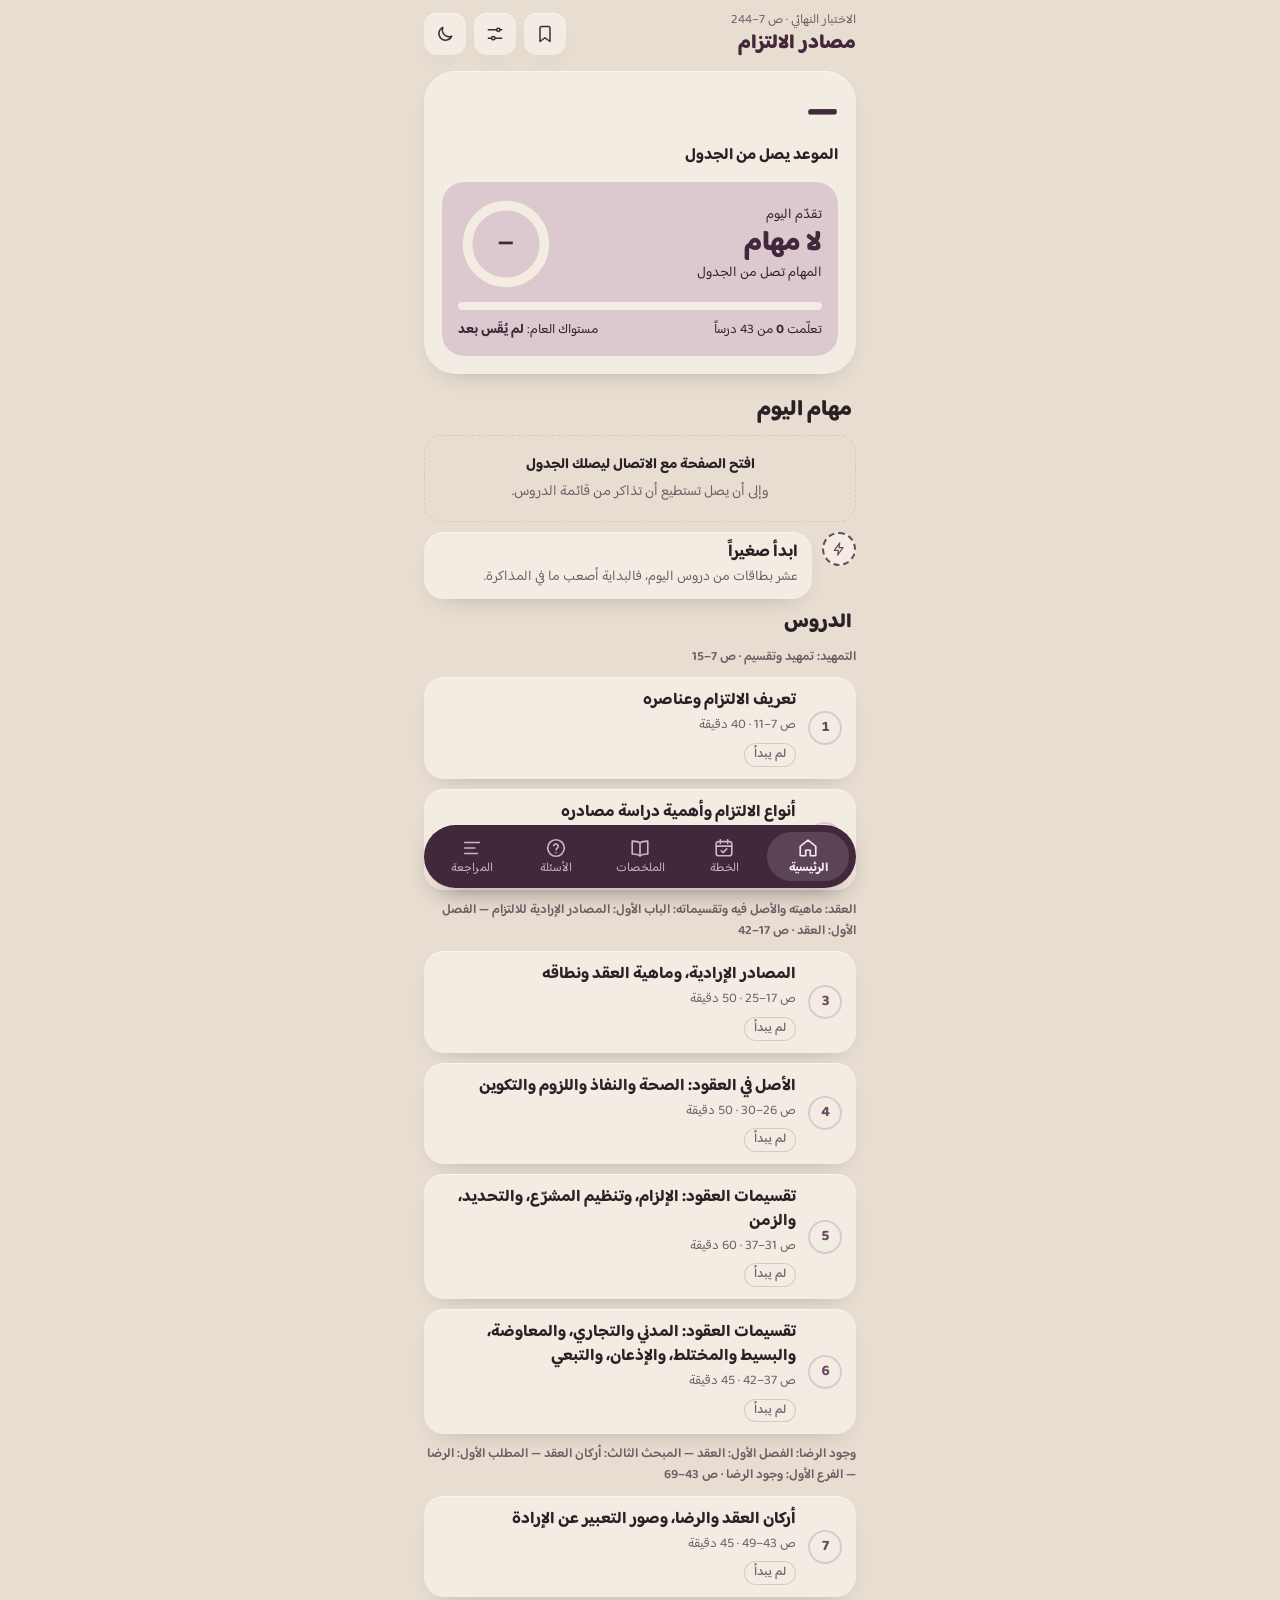
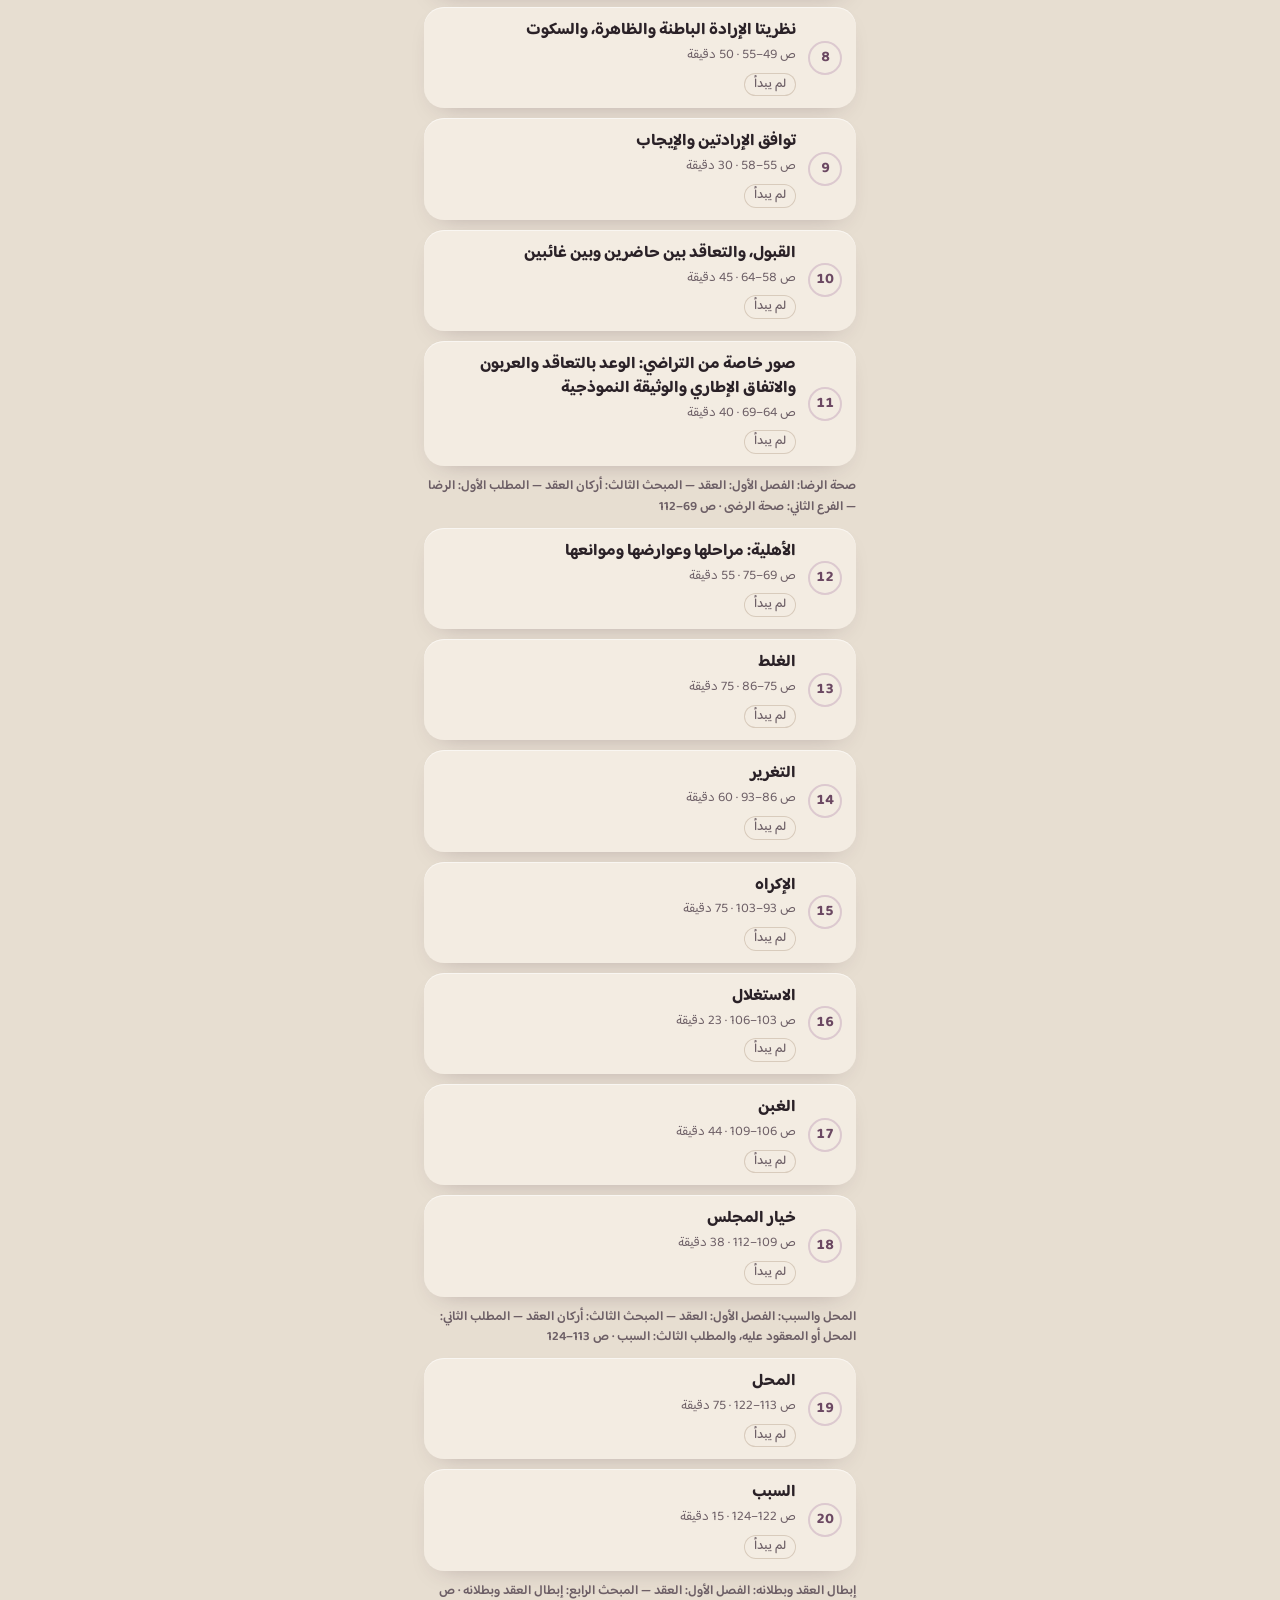
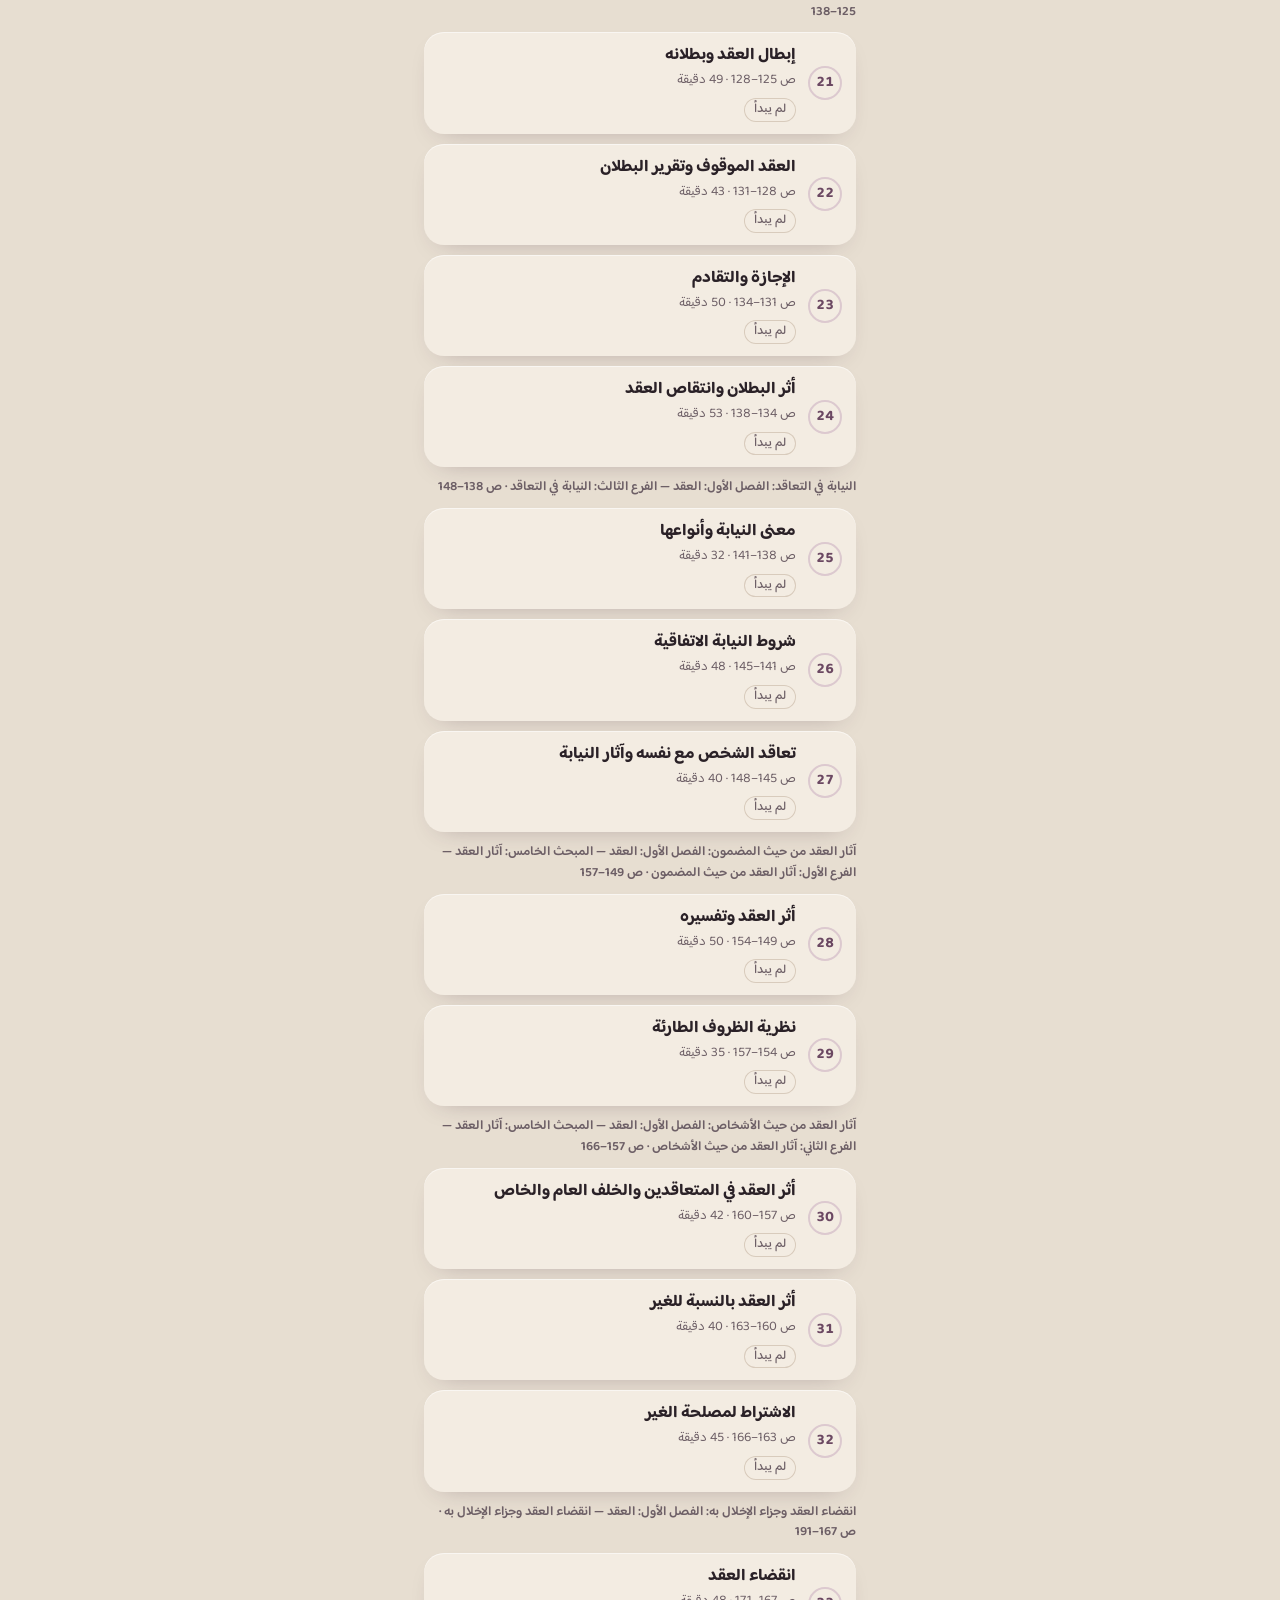
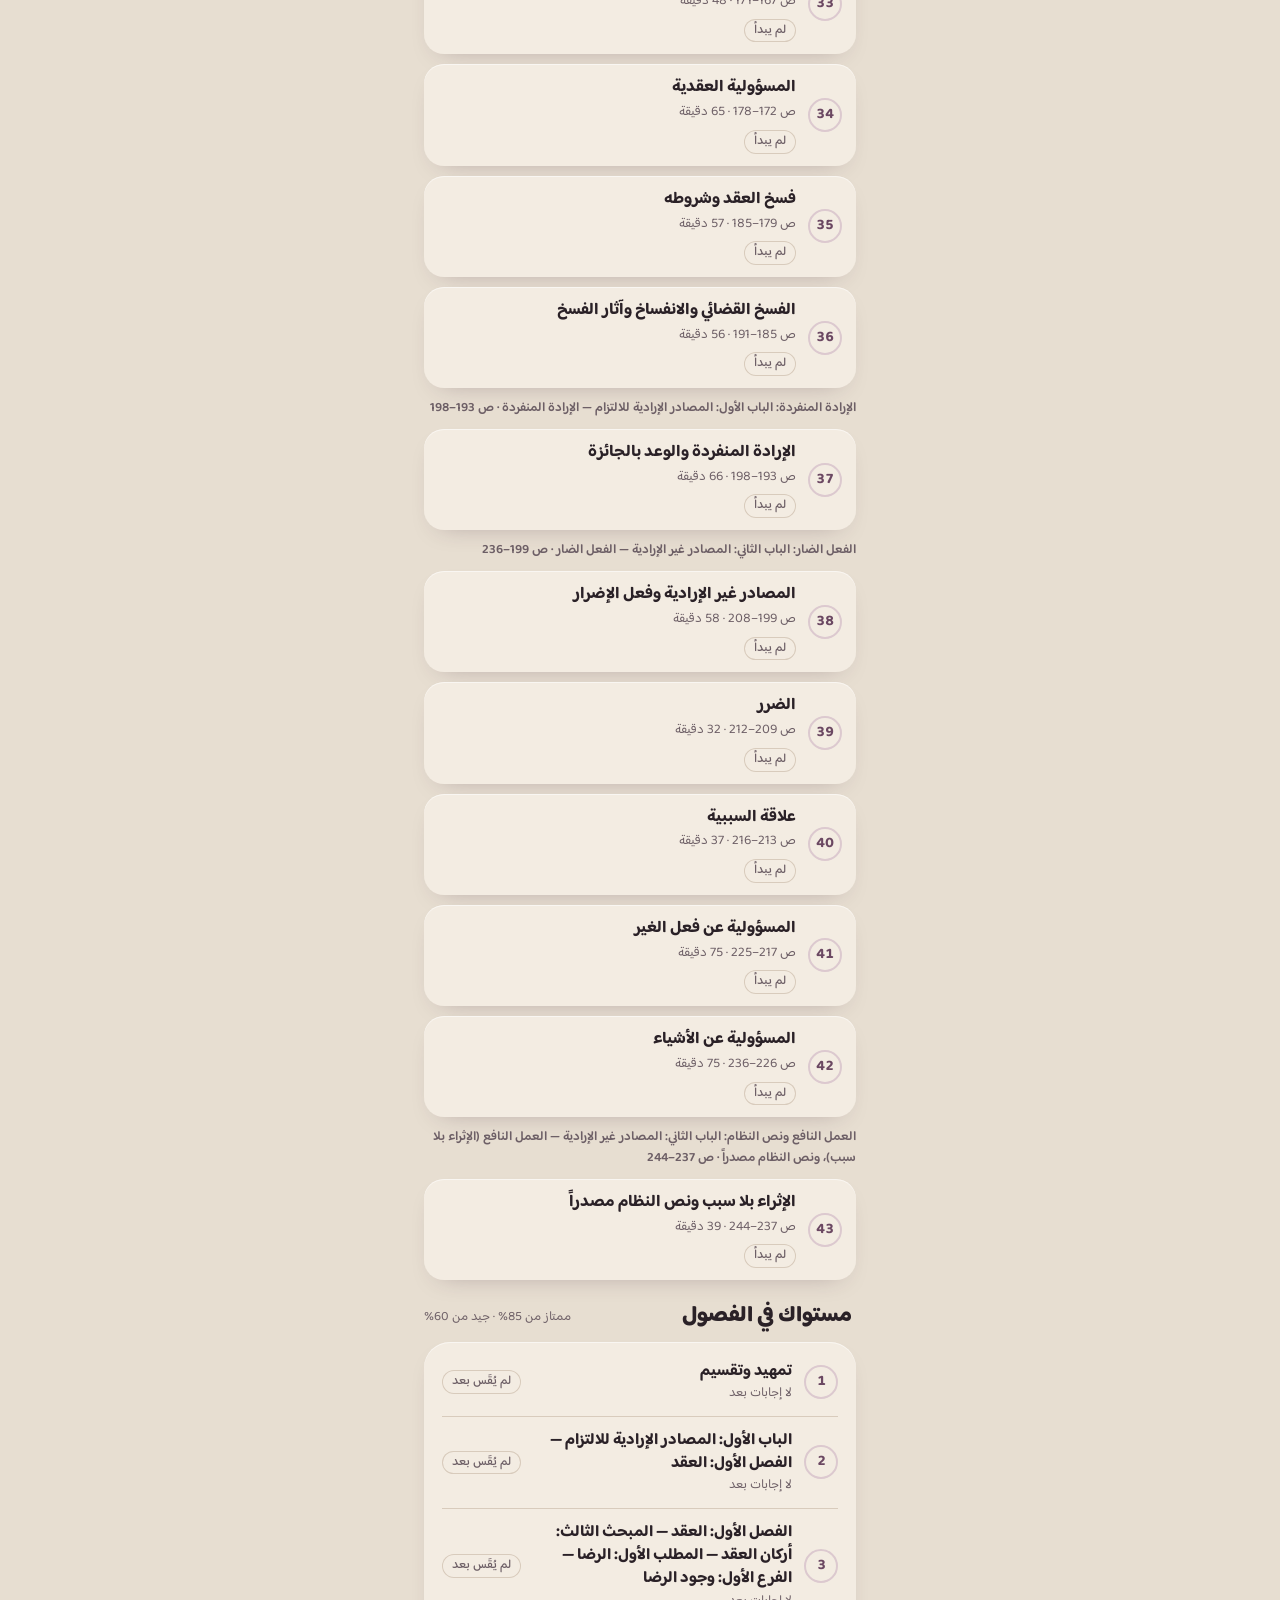
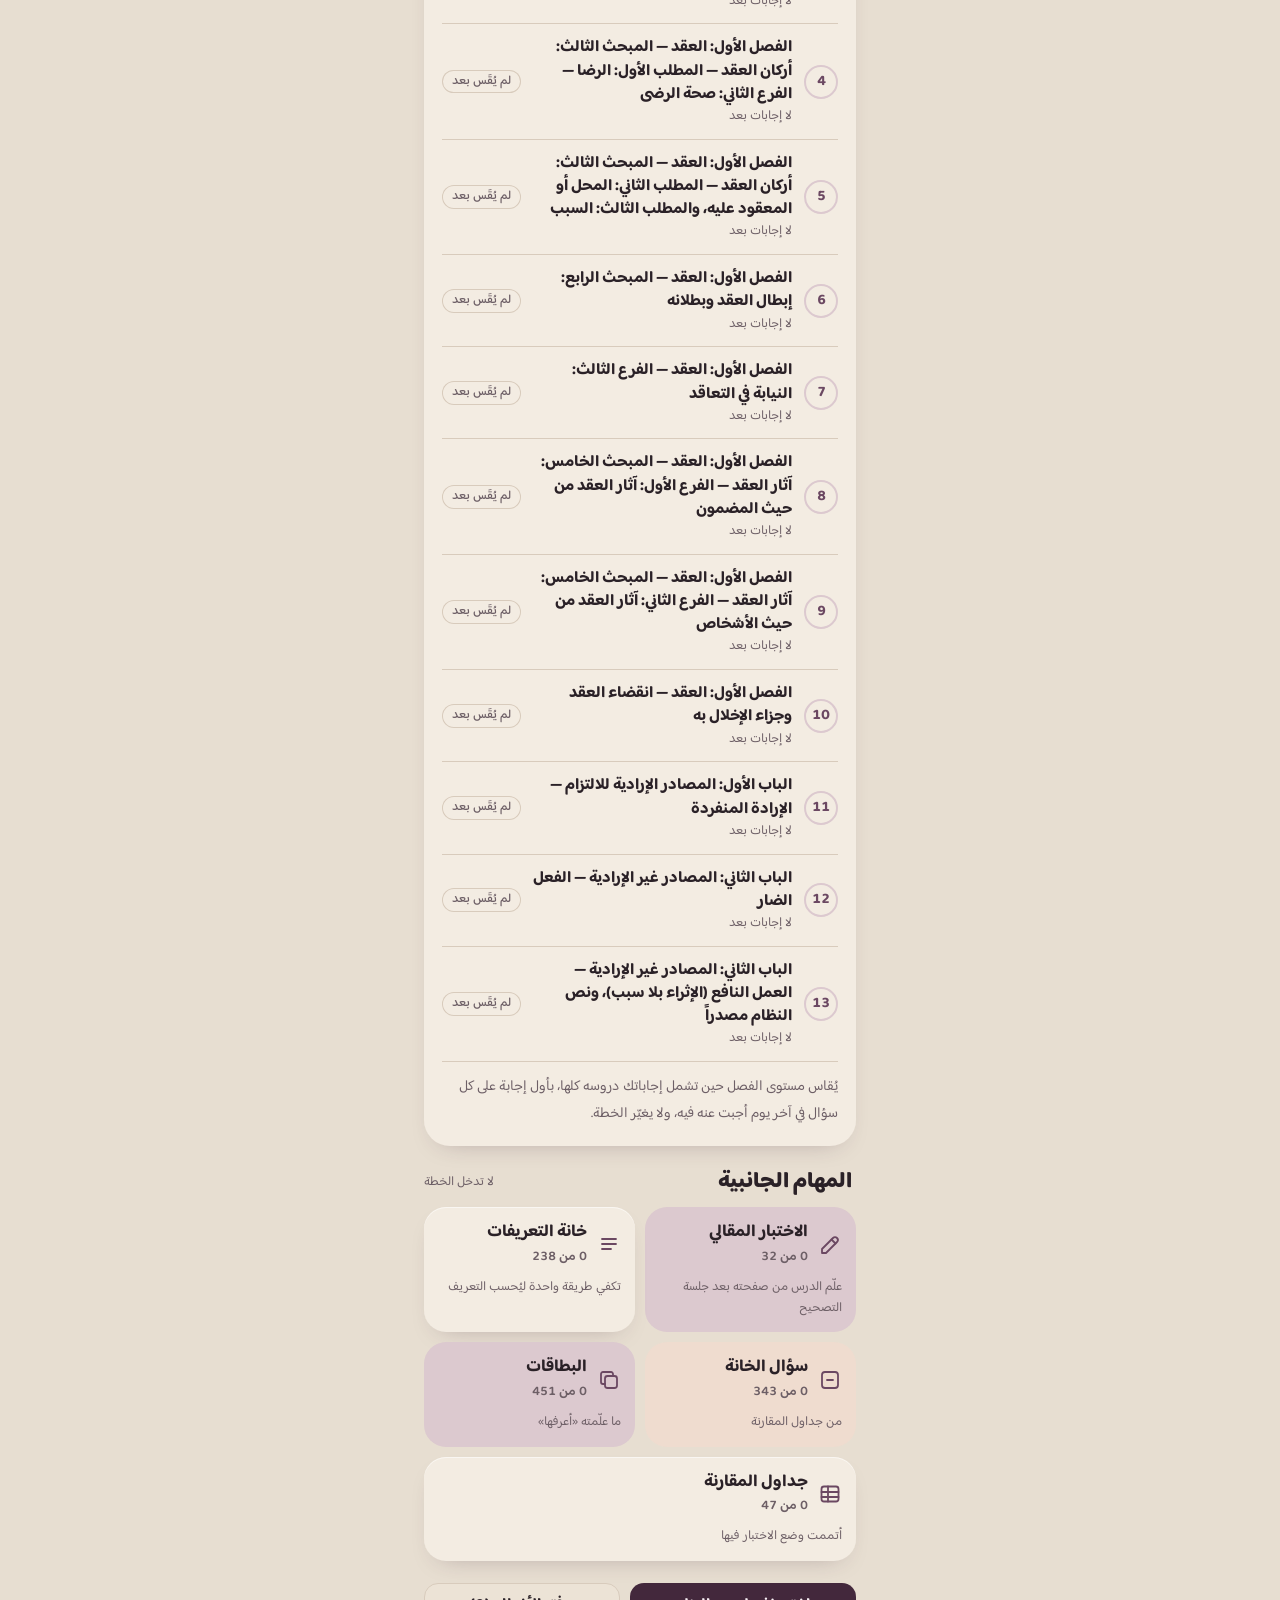
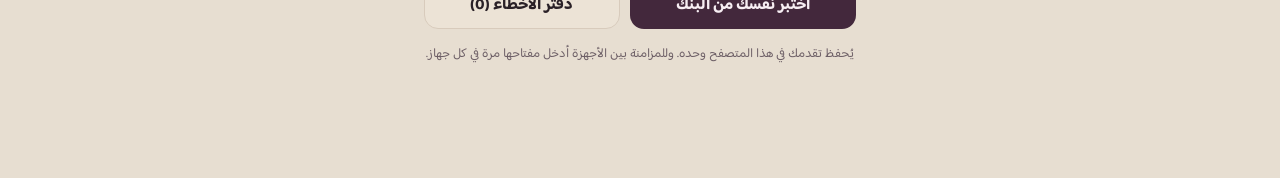
==== commit 7a74a883: "مصادر الالتزام (law114): الدروس l45–l55 (ص167–244) معلّقة في الموقع ليحجز لها الجدول وقتها - صاحب ال" ====
--- a/law114/index.html
+++ b/law114/index.html
@@ -64,6 +64,10 @@
 <script src="data/c7.js"></script>
 <script src="data/c8.js"></script>
 <script src="data/c9.js"></script>
+<script src="data/c10.js"></script>
+<script src="data/c11.js"></script>
+<script src="data/c12.js"></script>
+<script src="data/c13.js"></script>
 <script src="data/defs.js"></script>
 <script src="app.js"></script>
 </body>
--- a/law114/style.css
+++ b/law114/style.css
@@ -202,3 +202,597 @@
 .ds-nav a { display: grid; justify-items: center; font-size: 13px; opacity: .75; padding: 4px 0; border-radius: 999px; color: inherit; text-decoration: none; }
 .ds-nav a[aria-current] { opacity: 1; font-weight: 700; background: color-mix(in srgb, var(--on-plate) 14%, transparent); }
 .ds-nav .ds-ic { width: 22px; height: 22px; }
+
+/* ===== ربط المحرك: أصناف app.js وindex.html بشكل التصميم المعتمد ===== */
+/* هذا القسم يُلبس ما يكتبه app.js ورأسَ index.html وتنقّله مكوّناتِ التصميم أعلاه (ds-) بمتغيراتها وحدها، ولا يغيّر قاعدة مما فوقه.
+   خريطة الأصناف من قسم الربط في law135/style.css، والشكل من هذا التصميم: الرئيسية والبطاقات والتنقل من «الودود»،
+   والأسئلة ورأس الصفحة من «الواضح»، ورأس الدرس والملخص من المزيج.
+   لا لون مباشر هنا. والأيقونات التي يرسمها هذا القسم أقنعة SVG خطّها currentColor، فلونها من color العنصر. */
+
+/* --- الأساس: تصفير هوامش المحرك وأزراره بلا وزن (:where)، فتغلبه كل قاعدة بعده --- */
+[hidden] { display: none !important; }
+:where(.app, .sheet, .mm, .toast) :where(h1, h2, h3, h4, h5, p, ol, ul, dl, dd, figure, blockquote) { margin: 0; }
+:where(.app, .sheet, .mm) :where(button) { background: none; border: 0; padding: 0; cursor: pointer; }
+:where(.app, .sheet, .mm) :where(a) { color: inherit; }
+:where(.app, .sheet, .mm) :where(input, textarea, select) { font: inherit; color: inherit; }
+:where(.app, .sheet, .mm) svg:not([stroke]) { fill: none; stroke: currentColor; stroke-width: 1.8; stroke-linecap: round; stroke-linejoin: round; }
+:root {
+  --i-check: url("data:image/svg+xml,%3Csvg xmlns='http://www.w3.org/2000/svg' viewBox='0 0 24 24' fill='none' stroke='currentColor' stroke-width='2.6' stroke-linecap='round' stroke-linejoin='round'%3E%3Cpath d='M20 6 9 17l-5-5'/%3E%3C/svg%3E");
+  --i-x: url("data:image/svg+xml,%3Csvg xmlns='http://www.w3.org/2000/svg' viewBox='0 0 24 24' fill='none' stroke='currentColor' stroke-width='2.6' stroke-linecap='round' stroke-linejoin='round'%3E%3Cpath d='M18 6 6 18M6 6l12 12'/%3E%3C/svg%3E");
+  --i-back: url("data:image/svg+xml,%3Csvg xmlns='http://www.w3.org/2000/svg' viewBox='0 0 24 24' fill='none' stroke='currentColor' stroke-width='2.2' stroke-linecap='round' stroke-linejoin='round'%3E%3Cpath d='m9 18 6-6-6-6'/%3E%3C/svg%3E");
+  --i-next: url("data:image/svg+xml,%3Csvg xmlns='http://www.w3.org/2000/svg' viewBox='0 0 24 24' fill='none' stroke='currentColor' stroke-width='2.2' stroke-linecap='round' stroke-linejoin='round'%3E%3Cpath d='m15 18-6-6 6-6'/%3E%3C/svg%3E");
+  --i-flip: url("data:image/svg+xml,%3Csvg xmlns='http://www.w3.org/2000/svg' viewBox='0 0 24 24' fill='none' stroke='currentColor' stroke-width='1.9' stroke-linecap='round' stroke-linejoin='round'%3E%3Cpath d='M21 2v6h-6'/%3E%3Cpath d='M3 12a9 9 0 0 1 15-6.7L21 8'/%3E%3Cpath d='M3 22v-6h6'/%3E%3Cpath d='M21 12a9 9 0 0 1-15 6.7L3 16'/%3E%3C/svg%3E");
+}
+@media (prefers-color-scheme: dark) { :root:not(:has(> body[data-mode="day"])) { color-scheme: dark; } }
+:root:has(> body[data-mode="night"]) { color-scheme: dark; }
+.noscript { padding: 24px; text-align: center; }
+
+/* --- الإطار: الرأس .top بشكل ds-top وأزراره .rb بشكل ds-tbtn، والصفحة، والتنقل السفلي .tabs بشكل ds-nav العائم --- */
+.app > .top { max-width: 460px; margin: 0 auto; padding: max(12px, env(safe-area-inset-top)) 14px 10px; display: flex; align-items: center; justify-content: space-between; gap: 12px; }
+.brand { min-width: 0; display: flex; flex-direction: column-reverse; line-height: 1.35; }
+.brand h1 { font-size: 20px; font-weight: 800; color: var(--accent); }
+.brand p { font-size: 13px; color: var(--muted); }
+.rbs { display: flex; gap: 8px; flex: none; }
+.rb { position: relative; width: 42px; height: 42px; border-radius: 13px; background: var(--surface); box-shadow: var(--shadow); color: var(--accent); display: grid; place-items: center; }
+.rb svg { width: 20px; height: 20px; }
+.rb .badge { position: absolute; top: -6px; inset-inline-end: -6px; min-width: 20px; height: 20px; padding: 0 5px; border-radius: 999px; background: var(--bad); color: var(--on-solid); font-size: 11.5px; font-weight: 700; line-height: 20px; text-align: center; box-shadow: 0 0 0 2px var(--bg); font-variant-numeric: tabular-nums; }
+#view { max-width: 460px; margin: 0 auto; padding: 4px 14px calc(112px + env(safe-area-inset-bottom)); display: flex; flex-direction: column; gap: 14px; outline: none; }
+#view > * { min-width: 0; }
+nav.tabs { position: fixed; inset-inline: 0; bottom: 0; z-index: 20; padding: 0 14px max(12px, env(safe-area-inset-bottom)); pointer-events: none; }
+.tabs-in { pointer-events: auto; max-width: 432px; margin: 0 auto; display: grid; grid-template-columns: repeat(5, minmax(0, 1fr)); gap: 2px; padding: 7px; border-radius: 999px; background: var(--plate); color: var(--on-plate); box-shadow: 0 12px 26px -12px var(--shade); }
+.tab { display: grid; justify-items: center; gap: 1px; min-width: 0; padding: 5px 0 4px; border-radius: 999px; font-size: 12.5px; line-height: 1.35; white-space: nowrap; opacity: .75; }
+.tab .ico { display: grid; place-items: center; }
+.tab svg { width: 22px; height: 22px; }
+.tab[aria-current="page"] { opacity: 1; font-weight: 700; background: color-mix(in srgb, var(--on-plate) 14%, transparent); }
+.toast { position: fixed; inset-inline: 0; bottom: calc(96px + env(safe-area-inset-bottom)); z-index: 50; width: max-content; max-width: calc(100% - 36px); margin: 0 auto; padding: 10px 18px; border-radius: 18px; background: var(--ink); color: var(--bg); font-size: 14.5px; line-height: 1.6; text-align: center; box-shadow: var(--shadow); }
+body:has(.deck-nav.two) .toast { bottom: calc(166px + env(safe-area-inset-bottom)); }
+
+/* --- العام: رؤوس الأقسام بشكل ds-sec h2، والكبسولات بشكل ds-pg وds-et، والأزرار بشكل ds-btn، والبطاقة ds-card --- */
+.block { display: flex; flex-direction: column; gap: 10px; }
+#view > .block, #view > .sec-title, #view > .ch-head { margin-top: 8px; }
+.block-head { display: flex; justify-content: space-between; align-items: center; gap: 6px 10px; flex-wrap: wrap; }
+.block-head h2 { flex: 1 1 12em; min-width: 0; margin-inline: 4px; font-size: 22px; font-weight: 800; line-height: 1.35; text-wrap: balance; }
+.block-head h3 { flex: 1 1 10em; min-width: 0; font-size: 18px; font-weight: 700; line-height: 1.4; }
+.block-head > .muted.small { font-size: 13px; }
+.muted { color: var(--muted); }
+.small { font-size: 14px; }
+p.muted.small { line-height: 1.8; }
+.strong { font-weight: 700; }
+.eyebrow { font-size: 13px; font-weight: 600; line-height: 1.6; color: var(--muted); }
+.sec-title { margin-inline: 4px; font-size: 20px; font-weight: 800; line-height: 1.4; }
+.card .sec-title { margin: 0; font-size: 16px; }
+.note-line { font-size: 13px; line-height: 1.8; color: var(--muted); text-align: center; }
+.link { font-size: 14px; color: var(--muted); text-decoration: underline; text-underline-offset: 5px; white-space: nowrap; }
+.link.center { align-self: center; }
+/* رابط الرجوع أولَ رأس القسم: زرّ «الواضح» بسهمه */
+.block-head > .link:first-child { display: inline-flex; align-items: center; gap: 4px; min-height: 38px; padding-block: 4px; padding-inline: 8px 14px; border-radius: 12px; background: var(--surface); box-shadow: var(--shadow); color: var(--accent); font-weight: 700; text-decoration: none; }
+.block-head > .link:first-child::before { content: ""; width: 18px; height: 18px; background: currentColor; -webkit-mask: var(--i-back) center / contain no-repeat; mask: var(--i-back) center / contain no-repeat; }
+.chips { display: flex; flex-wrap: wrap; align-items: center; gap: 6px; }
+.chip { display: inline-block; padding: 0 10px; border-radius: 999px; background: var(--surface-2); border: 1px solid var(--line); color: var(--muted); font-size: 12.5px; font-weight: 700; line-height: 1.9; white-space: nowrap; }
+.chip.pg { padding: 0 8px; margin-inline-start: 6px; font-size: 12px; font-weight: 500; line-height: 1.8; vertical-align: 2px; }
+.chips > .chip.pg, cite > .chip.pg, .dcmp-t > .chip.pg { margin-inline-start: 0; }
+.chip.exp, .expect { background: var(--plate); color: var(--on-plate); border: 1px solid transparent; font-weight: 700; }
+.chip.exp.lv2 { background: var(--mauve); color: var(--accent); }
+.expect { display: inline-block; padding: 0 10px; border-radius: 999px; font-size: 12px; line-height: 1.8; white-space: nowrap; margin-inline-start: 4px; vertical-align: 2px; }
+.chips > .expect { margin: 0; }
+.flag { display: inline-block; padding: 0 10px; border-radius: 999px; border: 1px dashed var(--plum-2); color: var(--plum-2); font-size: 12.5px; font-weight: 600; line-height: 1.8; white-space: nowrap; }
+.t-meta .flag { border: 0; padding: 0; font-size: 12.5px; font-weight: 600; display: inline-flex; align-items: center; gap: 4px; margin-inline-start: 6px; }
+.t-meta .flag::before { content: ""; width: 6px; height: 6px; border-radius: 50%; background: currentColor; }
+h3 > .flag { margin-inline-start: 8px; vertical-align: 3px; }
+.book { font-family: var(--book); }
+.q-in { font-weight: 600; }
+
+.btn { display: inline-flex; align-items: center; justify-content: center; gap: 6px; min-height: 46px; padding: 8px 18px; border-radius: 14px; border: 1px solid transparent; background: var(--btn); color: var(--on-btn); font-size: 16px; font-weight: 700; line-height: 1.4; text-align: center; text-decoration: none; }
+.btn.ghost, .btn.plain { background: var(--surface-2); color: var(--ink); border-color: var(--line); }
+.btn.wide { width: 100%; }
+.btn.sm { min-height: 38px; padding: 5px 14px; border-radius: 12px; font-size: 14px; font-weight: 600; }
+.btn:disabled { opacity: .45; cursor: default; }
+.btn svg { width: 18px; height: 18px; }
+.row { display: flex; flex-wrap: wrap; gap: 10px; }
+.row > .btn { flex: 1 1 auto; min-width: 0; padding-inline: 14px; }
+.icon-btn { width: 42px; height: 42px; border-radius: 13px; display: grid; place-items: center; background: var(--surface); box-shadow: var(--shadow); color: var(--accent); flex: none; }
+.icon-btn svg { width: 20px; height: 20px; }
+
+.card { background: var(--surface); border-radius: var(--r-lg); padding: 18px; box-shadow: var(--shadow); }
+#view section.card { display: flex; flex-direction: column; gap: 12px; }
+#view section.card.tight { padding: 14px 16px; }
+.empty { border: 1.5px dashed var(--line); border-radius: var(--r-md); padding: 16px; text-align: center; font-size: 14.5px; line-height: 1.8; color: var(--muted); }
+.empty b { color: var(--ink); }
+.fin-msg { padding: 12px 14px; border-radius: 16px; background: var(--surface-2); font-size: 15px; line-height: 1.8; }
+.fin-msg.ok { background: var(--ok-bg); color: var(--ok); }
+.fin-msg.bad { background: var(--bad-bg); color: var(--bad); }
+.fin-msg a { color: var(--accent); font-weight: 700; }
+.warn { padding: 12px 14px; border-radius: 16px; background: var(--bad-bg); color: var(--bad); font-size: 14.5px; line-height: 1.8; }
+.nb-note { font-size: 14px; line-height: 1.8; color: var(--muted); }
+.insight { margin-top: 12px; padding-top: 12px; border-top: 1px solid var(--line); font-size: 14.5px; line-height: 1.85; color: var(--muted); }
+.insight b { color: var(--ink); font-weight: 700; }
+.score { font-size: 56px; font-weight: 800; line-height: 1.1; text-align: center; color: var(--accent); font-variant-numeric: tabular-nums; }
+.score + .muted { text-align: center; font-size: 15px; }
+.deck-end { align-items: center; text-align: center; }
+
+/* مفاتيح الاختيار .seg، والحقول، ومفتاح التشغيل */
+.seg { display: flex; gap: 4px; padding: 4px; border-radius: 16px; background: var(--surface-2); border: 1px solid var(--line); }
+.seg button { flex: 1 1 0; min-width: 0; min-height: 40px; padding: 6px; border-radius: 12px; color: var(--muted); font-size: 14px; font-weight: 600; line-height: 1.35; }
+.seg button[aria-pressed="true"] { background: var(--surface); color: var(--accent); font-weight: 700; box-shadow: var(--shadow); }
+.seg button:disabled { opacity: .45; cursor: default; }
+.field { display: grid; gap: 8px; }
+.f-l { font-size: 14px; font-weight: 700; }
+.toggle { display: flex; align-items: center; justify-content: space-between; gap: 12px; padding: 12px 14px; border-radius: 16px; background: var(--surface-2); }
+.toggle .small { line-height: 1.6; }
+.switch { position: relative; flex: none; width: 48px; height: 28px; border-radius: 999px; background: var(--line); transition: background-color .2s; }
+.switch::after { content: ""; position: absolute; top: 4px; inset-inline-start: 4px; width: 20px; height: 20px; border-radius: 50%; background: var(--surface); box-shadow: var(--shadow); transition: inset-inline-start .2s; }
+.switch[aria-checked="true"] { background: var(--plum-2); }
+.switch[aria-checked="true"]::after { inset-inline-start: 24px; }
+
+/* --- الرئيسية (من «الودود»): لوح العدّ بشكل ds-hello، وتقدّم اليوم كتلة ملوّنة فيها حلقة ds-ring --- */
+.board { display: grid; gap: 14px; padding: 18px; border-radius: 32px; background: var(--surface); box-shadow: var(--shadow); }
+.bd-top { display: flex; justify-content: space-between; align-items: flex-end; gap: 12px; }
+.bd-num { font-size: 64px; font-weight: 800; line-height: 1; color: var(--accent); }
+.bd-num.word { font-size: 40px; line-height: 1.2; }
+.bd-cap { margin-top: 6px; font-size: 16px; font-weight: 700; }
+.bd-date { display: grid; justify-items: end; gap: 2px; text-align: end; font-size: 14px; line-height: 1.5; color: var(--muted); }
+.bd-date b { font-size: 17px; color: var(--ink); }
+.tent { padding: 0 9px; border-radius: 999px; border: 1px dashed var(--muted); font-size: 11.5px; font-weight: 700; line-height: 1.8; }
+.dbar { display: flex; gap: 3px; }
+.dbar i { display: block; flex: 1; height: 8px; border-radius: 99px; background: var(--mauve); }
+.dbar i.past { background: var(--plum-2); opacity: .5; }
+.dbar i.today { background: var(--accent); }
+.dbar i.rv { background: var(--ok); }
+.dbar i.ex { background: var(--bad); }
+.dbar-l { display: flex; justify-content: space-between; gap: 10px; margin-top: -8px; font-size: 12.5px; color: var(--muted); }
+.tcard { display: grid; gap: 10px; padding: 14px 16px; border-radius: 22px; background: var(--mauve); }
+.tc-row { display: flex; justify-content: space-between; align-items: center; gap: 14px; }
+.tc-l { font-size: 14px; }
+.tc-big { font-size: 28px; font-weight: 800; line-height: 1.3; color: var(--accent); }
+.ring { position: relative; flex: none; width: 96px; height: 96px; }
+.ring svg { width: 100%; height: 100%; transform: rotate(-90deg); }
+.ring circle { fill: none; stroke-width: 10; }
+.ring .r-track { stroke: var(--surface); }
+.ring .r-fill { stroke: var(--plum-2); stroke-linecap: round; }
+.ring b { position: absolute; inset: 0; display: grid; place-items: center; font-size: 20px; font-weight: 800; color: var(--accent); }
+.meter { height: 8px; overflow: hidden; border-radius: 99px; background: var(--surface); }
+.meter i { display: block; height: 100%; border-radius: 99px; background: var(--plum-2); }
+.meter-l { display: flex; flex-wrap: wrap; justify-content: space-between; gap: 2px 10px; font-size: 13.5px; }
+.meter-l b { font-weight: 700; color: var(--accent); }
+
+/* مهام اليوم: خطّ زمني ds-line، الدائرة .tick والبطاقة .t-main */
+.tasks { list-style: none; margin: 0; padding: 0; display: grid; }
+.tasks > li { position: relative; padding-bottom: 12px; }
+.tasks > li:not(.task) { display: block; }
+.tasks > li::before { content: ""; position: absolute; inset-inline-start: 16px; top: 34px; bottom: 0; width: 2px; background: var(--line); }
+.tasks > li:last-child { padding-bottom: 0; }
+.tasks > li:last-child::before { display: none; }
+.task { display: grid; grid-template-columns: 34px minmax(0, 1fr); gap: 10px; align-items: start; width: 100%; text-align: start; }
+.tick { position: relative; z-index: 1; width: 34px; height: 34px; border-radius: 50%; border: 2px solid var(--mauve); background: var(--surface); color: transparent; display: grid; place-items: center; }
+.tick svg { width: 16px; height: 16px; stroke-width: 3; }
+.task.is-done .tick { background: var(--ok); border-color: var(--ok); color: var(--on-solid); }
+.tick.small-ic { border-style: dashed; border-color: var(--plum-2); color: var(--plum-2); }
+.tick.small-ic svg { stroke-width: 1.9; }
+.tick.later { opacity: .6; }
+.t-main, .task.kind-small > span:not(.tick) { display: flex; align-items: center; gap: 8px; min-width: 0; padding: 8px 14px 10px; border-radius: 20px; background: var(--surface); box-shadow: var(--shadow); color: inherit; text-decoration: none; }
+.task.kind-small > span:not(.tick) { display: grid; gap: 1px; }
+.t-main > span { flex: 1; min-width: 0; display: grid; gap: 1px; justify-items: start; }
+.t-title { font-size: 17px; font-weight: 700; line-height: 1.5; }
+.t-meta { font-size: 14px; line-height: 1.6; color: var(--muted); }
+.t-go { flex: none; width: 18px; height: 18px; color: var(--muted); }
+.task.is-done .t-title { color: var(--muted); text-decoration: line-through; text-decoration-thickness: 1px; }
+
+/* مستواك في الفصول، وصفوف النتيجة: دائرة الرقم بشكل دوائر ds-line، والكبسولة .pill بألوان الصواب والخطأ */
+.lvl-row { display: flex; align-items: center; gap: 12px; padding: 12px 0; border-bottom: 1px solid var(--line); }
+.lvl-row:first-child { padding-top: 0; }
+.lvl-row:last-of-type { border-bottom: 0; padding-bottom: 0; }
+.lvl-no, .les-no { flex: none; width: 34px; height: 34px; border-radius: 50%; border: 2px solid var(--mauve); color: var(--plum-2); display: grid; place-items: center; font-size: 15px; font-weight: 700; font-variant-numeric: tabular-nums; }
+.lvl-row > div { flex: 1; min-width: 0; }
+.nm { font-size: 16px; font-weight: 700; line-height: 1.45; }
+.ct { font-size: 13px; color: var(--muted); }
+.pill { display: inline-block; flex: none; padding: 0 10px; border-radius: 999px; font-size: 12.5px; font-weight: 700; line-height: 1.9; white-space: nowrap; font-variant-numeric: tabular-nums; background: var(--mauve); color: var(--accent); }
+.pill.top { background: var(--ok-bg); color: var(--ok); }
+.pill.low { background: var(--bad-bg); color: var(--bad); }
+.pill.none { background: transparent; box-shadow: inset 0 0 0 1px var(--line); color: var(--muted); font-weight: 500; }
+.res-rows { display: grid; margin-top: 6px; }
+
+/* أكثر أنواع الأخطاء */
+.err { display: grid; gap: 12px; }
+.err-row { display: grid; grid-template-columns: 1fr auto; gap: 4px 10px; align-items: center; }
+.err-row span { font-size: 15px; }
+.err-row b { font-size: 14px; color: var(--muted); font-variant-numeric: tabular-nums; }
+.err-row i { grid-column: 1 / -1; display: block; height: 8px; overflow: hidden; border-radius: 99px; background: var(--surface-2); }
+.err-row i::before { content: ""; display: block; height: 100%; width: var(--w, 0%); border-radius: 99px; background: var(--plum-2); }
+.err-tip { padding: 12px 14px; border-radius: 16px; background: var(--note); font-size: 14.5px; line-height: 1.8; }
+.err-tip a { color: var(--accent); font-weight: 700; }
+.err-ch { list-style: none; margin: 0; padding: 0; display: grid; gap: 4px; font-size: 14px; color: var(--muted); }
+.err-ch b { color: var(--ink); font-weight: 700; }
+
+/* المهام الجانبية: كتل «أدواتك» الملوّنة ds-blocks في عمودين */
+#view .card.side { display: grid; grid-template-columns: 1fr 1fr; gap: 10px; padding: 0; background: none; box-shadow: none; border-radius: 0; }
+.side-row { display: grid; grid-template-columns: auto minmax(0, 1fr); gap: 2px 10px; align-content: start; align-items: center; padding: 14px; border-radius: 22px; background: var(--mauve); color: inherit; text-decoration: none; text-align: start; font: inherit; width: 100%; }
+.side-row:nth-child(3n+2) { background: var(--surface); box-shadow: var(--shadow); }
+.side-row:nth-child(3n) { background: var(--note); }
+.side-row:last-child:nth-child(odd) { grid-column: 1 / -1; }
+.side-row .si { grid-row: span 2; color: var(--plum-2); display: grid; place-items: center; }
+.side-row .si svg { width: 24px; height: 24px; }
+.side-row b { font-size: 17px; font-weight: 700; line-height: 1.4; }
+.side-row em { font-style: normal; font-size: 13.5px; font-weight: 600; color: var(--muted); font-variant-numeric: tabular-nums; }
+.side-row small { grid-column: 1 / -1; margin-top: 6px; font-size: 13px; line-height: 1.6; color: var(--muted); }
+
+/* --- الخطة: كل يوم بطاقة، واليوم الحاضر (فيه كبسولة «اليوم») كتلة وردية من «الودود»، ومهامه دوائر صغيرة بلا خطّ --- */
+section.day { display: grid; gap: 12px; padding: 14px 16px; border-radius: 22px; background: var(--surface); box-shadow: var(--shadow); }
+.day-head { display: flex; align-items: center; gap: 8px; flex-wrap: wrap; }
+.day-head h3 { display: flex; align-items: center; gap: 8px; flex-wrap: wrap; font-size: 16.5px; font-weight: 700; line-height: 1.5; }
+.day-head h3 .chip { border-color: transparent; background: var(--plate); color: var(--on-plate); }
+.day-head > .muted { margin-inline-start: auto; font-size: 13px; font-variant-numeric: tabular-nums; }
+section.day:has(.day-head .chip) { background: var(--mauve); box-shadow: none; }
+.day .tasks > li { padding-bottom: 8px; }
+.day .tasks > li::before { display: none; }
+.day .task { grid-template-columns: 26px minmax(0, 1fr); align-items: center; }
+.day .tick { width: 26px; height: 26px; border-width: 1.5px; }
+.day .tick svg { width: 13px; height: 13px; }
+.day .t-main { padding: 0; border-radius: 0; background: none; box-shadow: none; }
+.day .t-title { font-size: 15px; font-weight: 600; }
+.day .t-meta { font-size: 13px; }
+.day .t-go { width: 16px; height: 16px; }
+.exam-day { display: flex; align-items: center; gap: 8px; flex-wrap: wrap; padding: 14px 16px; border-radius: 22px; border: 1.5px dashed var(--bad); }
+.exam-day > span:not(.chip) { padding: 0 10px; border-radius: 999px; background: var(--bad); color: var(--on-solid); font-size: 12.5px; font-weight: 700; line-height: 1.9; }
+.exam-day b { font-size: 16px; font-weight: 700; }
+
+/* قائمة الدروس: كل درس بطاقة برقمه في دائرة، وحالته كبسولات تحت عنوانه */
+.les-list { list-style: none; margin: 0; padding: 0; display: grid; gap: 10px; }
+.les-row { display: grid; grid-template-columns: 34px minmax(0, 1fr) auto; column-gap: 12px; align-items: center; padding: 12px 14px; border-radius: 20px; background: var(--surface); box-shadow: var(--shadow); color: inherit; text-decoration: none; }
+.les-row.as-btn { width: 100%; text-align: start; }
+.les-no { grid-row: span 2; }
+.les-tx { display: grid; gap: 2px; justify-items: start; min-width: 0; }
+.les-tx b { font-size: 16.5px; font-weight: 700; line-height: 1.45; }
+.les-tx > span { font-size: 13.5px; color: var(--muted); }
+.les-st { grid-column: 2; display: flex; flex-wrap: wrap; gap: 6px; margin-top: 6px; }
+.les-row > .t-go { grid-row: span 2; }
+#view > .eyebrow { margin: 4px 4px -4px; }
+
+/* --- رأس الدرس (المزيج): .les-head بشكل ds-lh، فيه .eyebrow بشكل ds-lh-k، والعنوان، والزخرفة .orn، والكبسولات .les-pills،
+       والتبويبات .les-tabs بشكل ds-tabs في أسفل الصندوق دائماً، وأزرار .les-quick الصغيرة فوقها --- */
+.les-head { display: grid; justify-items: center; gap: 6px; padding: 14px 16px 16px; border-radius: var(--r-lg); border-top: 6px double var(--plum-2); background: var(--surface); box-shadow: var(--shadow); text-align: center; }
+.les-head .eyebrow { font-size: 13px; font-weight: 600; color: var(--muted); }
+.les-head h2 { font-size: 27px; font-weight: 800; line-height: 1.4; color: var(--accent); text-wrap: balance; }
+.les-head:not(.lh) h2::after, .les-head .orn { content: ""; display: block; width: 96px; height: 8px; margin: 6px auto 0; background: radial-gradient(circle, var(--plum-2) 2.3px, transparent 2.8px) center / 13px 8px repeat-x; opacity: .7; }
+.les-head .orn { margin: 0; }
+.les-head > p.muted { max-width: 34em; text-wrap: pretty; }
+.les-head > .fin-msg { justify-self: stretch; text-align: start; }
+.les-pills { display: flex; flex-wrap: wrap; justify-content: center; gap: 8px; margin-top: 2px; }
+.les-pills > span { display: inline-flex; align-items: center; gap: 6px; padding: 2px 10px; border-radius: 10px; background: var(--surface-2); color: var(--muted); font-size: 14px; font-weight: 500; }
+.lh-ic { display: block; flex: none; width: 16px; height: 16px; color: var(--plum-2); }
+.les-head .chips { justify-content: center; }
+.imp-leg { font-size: 12.5px; color: var(--muted); }
+.flag.solo { font-size: 13px; }
+.les-head.lh { padding-bottom: 0; }
+.les-tabs { order: 2; justify-self: stretch; display: flex; justify-content: center; gap: 28px; margin-top: 8px; border-top: 1px solid var(--line); }
+.les-tabs > a, .les-tabs > button { padding: 8px 2px 9px; border-bottom: 3px solid transparent; color: var(--muted); font-size: 16px; font-weight: 700; line-height: 1.6; text-decoration: none; }
+.les-tabs > [aria-current] { color: var(--accent); border-bottom-color: var(--plum-2); }
+.les-tabs i { font-style: normal; font-size: 12px; font-weight: 500; color: var(--muted); }
+.les-quick { display: flex; flex-wrap: wrap; justify-content: center; gap: 8px; margin-top: 4px; }
+.les-quick:empty { display: none; }
+.les-quick .btn { min-height: 34px; padding: 3px 14px; border-radius: 999px; font-size: 13.5px; font-weight: 600; }
+.es-mark[aria-pressed="true"] { background: var(--ok-bg); color: var(--ok); border-color: transparent; }
+
+/* التمهيد .intro بشكل ds-intro، ووسمه .intro-tag بشكل ds-tag */
+.intro { display: grid; gap: 6px; padding: 14px 16px; border-radius: var(--r-md); background: var(--mauve); }
+.intro-tag { justify-self: start; padding: 2px 10px; border-radius: 999px; background: var(--plate); color: var(--on-plate); font-size: 12px; font-weight: 700; line-height: 1.6; }
+.intro p { font-size: 18px; line-height: 1.75; }
+
+/* --- الملخص: كل عنوان مع فقراته .art بطاقةٌ بطريقة ds-sum، وعنوانها h4 بمعيّن صغير قبله --- */
+.ch-head { display: grid; gap: 4px; }
+.ch-head .block-head h3 { font-size: 20px; font-weight: 800; line-height: 1.4; color: var(--accent); }
+.ch-head .eyebrow .chip { vertical-align: 1px; }
+.art { display: grid; gap: 12px; min-width: 0; padding: 18px; border-radius: var(--r-lg); background: var(--surface); box-shadow: var(--shadow); font-size: 19px; line-height: 1.85; }
+.art h4 { display: flex; align-items: center; gap: 10px; font-size: 22px; font-weight: 700; line-height: 1.4; color: var(--accent); }
+.art h4::before { content: ""; flex: none; width: 9px; height: 9px; border-radius: 2px; background: var(--plum-2); transform: rotate(45deg); }
+.sum-list { display: grid; gap: 6px; }
+.lead { font-weight: 700; }
+.points { margin: 0; padding-inline-start: 24px; display: grid; gap: 6px; }
+.points li::marker { color: var(--plum-2); }
+.points.ordered li::marker { font-weight: 700; }
+blockquote.quote { display: grid; gap: 4px; padding: 14px 16px; border-radius: var(--r-md); border-inline-start: 4px solid var(--plum-2); background: var(--surface-2); }
+.quote cite { order: -1; display: flex; flex-wrap: wrap; align-items: center; gap: 4px 8px; font-style: normal; font-size: 13px; font-weight: 700; line-height: 1.7; color: var(--plum-2); }
+.sum-note { padding: 12px 14px; border-radius: var(--r-md); background: var(--note); }
+.sum-note > b:first-child { display: block; font-size: 13px; font-weight: 700; color: var(--bad); }
+.imp-b { border-inline-start: 3px solid var(--plum-2); padding-inline-start: 12px; }
+.imp-b.lv2 { border-inline-start-style: dashed; }
+blockquote.quote.imp-b, .sum-note.imp-b { padding-inline-start: 14px; }
+.dr-note { display: grid; gap: 8px; padding: 12px 14px; border-radius: var(--r-md); border: 1.5px dashed var(--plum-2); background: var(--surface-2); }
+.dr-note .chip { border-color: transparent; background: var(--plate); color: var(--on-plate); }
+.exit-t { font-size: 20px; font-weight: 800; color: var(--accent); }
+
+/* جداول المقارنة: .zf بإطار ds-tbl، والصف الجامع .core، وخانات وضع الاختبار */
+.cmp { display: grid; gap: 10px; min-width: 0; }
+.cmp-top { display: flex; flex-wrap: wrap; justify-content: space-between; align-items: flex-start; gap: 8px 10px; }
+.cmp-top h4 { flex: 1 1 14em; min-width: 0; font-size: 17px; font-weight: 700; line-height: 1.55; color: var(--accent); }
+.cmp-acts { display: flex; flex-wrap: wrap; gap: 6px; }
+.zf { overflow: auto; max-height: 70vh; border-radius: var(--r-md); border: 1px solid var(--line); background: var(--surface); touch-action: pan-x pan-y; overscroll-behavior: contain; }
+.zf table { border-collapse: collapse; font-size: 15px; line-height: 1.55; }
+.cmp-t { width: max-content; min-width: 100%; }
+.cmp-t th, .cmp-t td { min-width: 7.5em; max-width: 11.5em; padding: 9px 12px; border-top: 1px solid var(--line); text-align: start; vertical-align: top; }
+.cmp-t thead th { border-top: 0; background: var(--surface-2); font-weight: 700; }
+.cmp-t tbody th { min-width: 6em; max-width: 8em; color: var(--plum-2); font-weight: 700; }
+.cmp-t tr.core > * { background: var(--surface-2); }
+.cmp-t tr.core td { max-width: none; }
+.cmp.testing td { position: relative; cursor: pointer; }
+.cmp.testing td:not(.shown) { color: transparent; }
+.cmp.testing td:not(.shown)::after { content: "اكشف"; position: absolute; top: 10px; inset-inline-start: 12px; padding: 0 10px; border-radius: 999px; border: 1px dashed var(--plum-2); color: var(--plum-2); font-size: 12px; font-weight: 700; line-height: 1.7; }
+.zbar { display: flex; flex-wrap: wrap; align-items: center; gap: 8px; font-size: 13px; color: var(--muted); }
+.zbar .hint { flex: 1; min-width: 120px; }
+.cmp:not(.testing) .test-hint, .cmp.testing .zoom-hint { display: none; }
+.zbtn { width: 36px; height: 36px; border-radius: 12px; background: var(--surface); box-shadow: var(--shadow); color: var(--accent); display: grid; place-items: center; font-size: 17px; line-height: 1; }
+.zbtn svg { width: 16px; height: 16px; }
+button.mini { display: inline-flex; align-items: center; justify-content: center; gap: 6px; padding: 6px 14px; border-radius: 999px; border: 1px solid var(--line); background: var(--surface-2); color: var(--ink); font-size: 14px; font-weight: 600; line-height: 1.5; white-space: nowrap; }
+button.mini[aria-pressed="true"] { background: var(--btn); color: var(--on-btn); border-color: transparent; }
+.cmp-acts .mini { padding: 4px 12px; font-size: 13px; }
+.zbar .mini { padding: 0; border: 0; background: none; color: var(--muted); font-size: 14px; font-weight: 400; text-decoration: underline; text-underline-offset: 5px; }
+
+/* --- الأسئلة (من «الواضح»): .qbar بشكل ds-qprog، والسؤال .card[data-q] بشكل ds-q، والخيار .opt بحالات المحرك
+       is-right وis-wrong وis-sel، وما بعد .verdict لوحُ نتيجة واحد بشكل ds-fb (أزرق للصواب، آجرّي للخطأ) --- */
+.qbar { display: grid; gap: 6px; }
+.qbar .n { order: -1; font-size: 16px; font-weight: 700; color: var(--ink); font-variant-numeric: tabular-nums; }
+.track { height: 8px; overflow: hidden; border-radius: 99px; background: var(--surface-2); box-shadow: inset 0 0 0 1px var(--line); }
+.track .fill { display: block; height: 100%; border-radius: 99px; background: var(--plum-2); transition: width .3s; }
+.qbar + .chips > .chip:first-child { border-radius: 8px; border-color: transparent; background: var(--surface); color: var(--plum-2); font-size: 13px; box-shadow: var(--shadow); }
+#view section.card[data-q] { gap: 14px; }
+.q-text { font-size: 19px; font-weight: 500; line-height: 1.8; }
+.blank { display: inline-block; min-width: 96px; padding: 0 6px; border-bottom: 2px dashed var(--plum-2); color: var(--plum-2); font-weight: 700; line-height: 1.5; text-align: center; }
+.tf { display: grid; grid-template-columns: 1fr 1fr; gap: 10px; }
+.opts { display: grid; gap: 8px; }
+.opt { width: 100%; display: flex; align-items: center; gap: 10px; border: 1.5px solid var(--line); background: var(--surface-2); color: var(--ink); text-align: start; }
+.tf .opt { min-height: 58px; justify-content: center; gap: 8px; padding: 8px 10px; border-radius: 16px; font-size: 18px; font-weight: 700; }
+.opts .opt { min-height: 54px; justify-content: space-between; padding: 10px 14px; border-radius: 14px; font-size: 17.5px; line-height: 1.6; }
+.opts .opt > span:not(.k) { flex: 1; min-width: 0; }
+.opt .k { display: none; }
+.opt:disabled { cursor: default; }
+.opt.is-sel { border-color: var(--plum-2); box-shadow: inset 0 0 0 1px var(--plum-2); }
+.opt.is-right { background: var(--ok); border-color: var(--ok); color: var(--on-solid); }
+.opt.is-wrong { background: var(--bad); border-color: var(--bad); color: var(--on-solid); }
+.opt:disabled:not(.is-right):not(.is-wrong) { opacity: .5; }
+.tf .opt.is-right::before, .tf .opt.is-wrong::before, .opts .opt.is-right::after, .opts .opt.is-wrong::after, .verdict::before { content: ""; flex: none; width: 20px; height: 20px; background: currentColor; -webkit-mask: var(--i-check) center / contain no-repeat; mask: var(--i-check) center / contain no-repeat; }
+.tf .opt.is-wrong::before, .opts .opt.is-wrong::after, .verdict.bad::before { -webkit-mask-image: var(--i-x); mask-image: var(--i-x); }
+/* لوح النتيجة: .verdict رأسه، وكل ما يليه في البطاقة يلتصق به بلون واحد */
+[data-q] .verdict { display: flex; align-items: center; gap: 8px; margin-top: 2px; padding: 12px 14px 0; border-radius: 16px 16px 0 0; border-top: 4px solid var(--ok); background: var(--ok-bg); color: var(--ok); font-size: 16px; font-weight: 700; line-height: 1.5; }
+[data-q] .verdict.bad { border-top-color: var(--bad); background: var(--bad-bg); color: var(--bad); }
+[data-q] .verdict ~ * { margin-top: -14px; padding: 8px 14px 0; background: var(--ok-bg); }
+[data-q] .verdict.bad ~ * { background: var(--bad-bg); }
+[data-q] .verdict ~ :last-child { padding-bottom: 12px; border-radius: 0 0 16px 16px; }
+[data-q] .verdict ~ .row > .btn { flex: 1 1 100%; }
+[data-q] .verdict ~ .row > .btn:not(.ghost):not(.plain)::after { content: ""; width: 18px; height: 18px; background: currentColor; -webkit-mask: var(--i-next) center / contain no-repeat; mask: var(--i-next) center / contain no-repeat; }
+.verdict { font-size: 16px; font-weight: 700; }
+.verdict.ok { color: var(--ok); }
+.verdict.bad { color: var(--bad); }
+.etype { font-size: 15px; color: var(--bad); }
+.etype b { font-weight: 700; }
+p.why { font-size: 17px; line-height: 1.8; }
+.book-why, .my-why { display: grid; gap: 2px; }
+.book-why > span, .my-why > span { font-size: 13px; font-weight: 700; color: var(--plum-2); }
+.book-why p { font-size: 17px; line-height: 1.8; color: var(--ink); }
+.my-why p { font-size: 15.5px; line-height: 1.8; white-space: pre-line; }
+[data-q] .verdict ~ .fin-msg { border-radius: 0; color: var(--ok); }
+#view [data-q] .verdict ~ .nb-note { color: var(--muted); }
+/* التعليل قبل كشف الجواب (مطفأ في config.js، ويُنسَّق إن فُعّل) */
+.why:not(p) { display: grid; gap: 8px; }
+.why label { font-size: 14px; font-weight: 700; }
+.why textarea { width: 100%; min-height: 84px; resize: vertical; padding: 12px 14px; border-radius: 16px; border: 1.5px solid var(--line); background: var(--surface); font-size: 16px; line-height: 1.7; }
+.why textarea:focus { outline: none; border-color: var(--plum-2); }
+.self { display: grid; grid-template-columns: 1fr 1fr; gap: 8px; }
+.self .btn.on { background: var(--ok-bg); color: var(--ok); border-color: var(--ok); }
+.self .btn.miss.on { background: var(--bad-bg); color: var(--bad); border-color: var(--bad); }
+.self .btn.skip { grid-column: 1 / -1; justify-self: center; min-height: 34px; padding: 3px 16px; font-size: 13px; font-weight: 600; color: var(--muted); }
+.self .btn.skip.on { color: var(--ink); border-color: var(--ink); }
+details.pre summary, .dx-box summary { cursor: pointer; font-size: 14px; font-weight: 600; color: var(--plum-2); }
+details.pre[open] summary, .dx-box[open] summary { margin-bottom: 8px; }
+.essay-pre { width: 100%; min-height: 180px; resize: vertical; padding: 12px 14px; border-radius: 16px; border: 1px solid var(--line); background: var(--surface-2); font-size: 13.5px; line-height: 1.85; color: var(--muted); }
+
+/* اختيار الفصول والدروس: .pick بأزرار aria-pressed، ومربع الاختيار .pk-box، وشريط الفصول .chapter-bar كبسولات تُسحب أفقياً */
+.pick { display: grid; }
+.pick > button { position: relative; display: grid; grid-template-columns: auto minmax(0, 1fr); column-gap: 12px; align-items: center; width: 100%; padding: 12px 0; border-bottom: 1px solid var(--line); text-align: start; }
+.pick > button:last-child { border-bottom: 0; }
+.pick > button > * { grid-column: 2; }
+.pick > button > .pk-box { grid-column: 1; }
+.pick.full > button::before { content: ""; grid-column: 1; grid-row: 1 / span 3; width: 24px; height: 24px; border-radius: 8px; border: 2px solid var(--line); background: var(--surface); }
+.pick.full > button[aria-pressed="true"]::before { background: var(--plum-2); border-color: var(--plum-2); }
+.pick.full > button[aria-pressed="true"]::after { content: ""; position: absolute; inset-inline-start: 4px; top: 50%; width: 16px; height: 16px; margin-top: -8px; background: var(--surface); -webkit-mask: var(--i-check) center / contain no-repeat; mask: var(--i-check) center / contain no-repeat; }
+.pick b { font-size: 16px; font-weight: 700; line-height: 1.45; }
+.pick small { display: block; font-size: 13px; line-height: 1.6; color: var(--muted); }
+.pick small.rd { color: var(--plum-2); font-weight: 600; }
+.pick > button:disabled { opacity: .45; cursor: default; }
+.pk-box { width: 24px; height: 24px; border-radius: 8px; border: 2px solid var(--line); background: var(--surface); color: transparent; display: grid; place-items: center; }
+.pk-box svg { width: 14px; height: 14px; stroke-width: 3; }
+.pick > button[aria-pressed="true"] .pk-box { background: var(--plum-2); border-color: var(--plum-2); color: var(--surface); }
+.pick.soft > button > span:not(.pk-box) { display: grid; font-size: 15.5px; font-weight: 600; line-height: 1.5; }
+.les-pick { display: grid; gap: 2px; }
+.les-pick-h { display: flex; justify-content: space-between; align-items: center; gap: 10px; }
+.les-pick-h b { font-size: 15px; font-weight: 700; color: var(--accent); }
+.chapter-bar { display: flex; align-items: center; gap: 8px; overflow-x: auto; scrollbar-width: none; margin-inline: -14px; padding: 2px 14px 6px; }
+.chapter-bar::-webkit-scrollbar { display: none; }
+.bar-l { flex: none; font-size: 13px; color: var(--muted); }
+.chapter-bar button { flex: none; padding: 6px 16px; border-radius: 999px; background: var(--surface); box-shadow: var(--shadow); font-size: 14px; font-weight: 600; white-space: nowrap; }
+.chapter-bar button[aria-pressed="true"] { background: var(--plate); color: var(--on-plate); font-weight: 700; }
+
+/* --- البطاقات (من «الودود»): .deck رزمةٌ بشكل ds-deck، و.fc بوجهيها بشكل ds-fcard، ويضبط app.js ارتفاعها على أطول وجهيها --- */
+.deck-wrap { display: grid; gap: 14px; }
+.deck { position: relative; padding-bottom: 14px; }
+.deck::before, .deck::after { content: ""; position: absolute; inset-inline: 18px; bottom: 6px; height: 40px; border-radius: 24px; background: var(--surface-2); box-shadow: var(--shadow); }
+.deck::after { inset-inline: 36px; bottom: 0; opacity: .7; }
+.fc { position: relative; z-index: 1; display: block; width: 100%; border-radius: 28px; color: inherit; text-align: start; }
+.fc-inner { position: relative; display: block; height: 290px; perspective: 1400px; }
+.fc .face { position: absolute; inset: 0; display: flex; flex-direction: column; overflow: hidden; border-radius: 28px; background: var(--surface); box-shadow: var(--shadow); backface-visibility: hidden; -webkit-backface-visibility: hidden; transition: transform .55s cubic-bezier(.2, .7, .2, 1); }
+.fc .face.back { transform: rotateY(180deg); }
+.fc.flipped .face.front { transform: rotateY(-180deg); }
+.fc.flipped .face.back { transform: rotateY(0); }
+.fc-top { display: flex; justify-content: center; align-items: center; flex-wrap: wrap; gap: 6px 8px; padding: 18px 18px 0; }
+.fc-type { font-size: 14px; font-weight: 700; color: var(--plum-2); }
+.fc-ref { padding: 0 8px; border-radius: 999px; border: 1px solid var(--line); background: var(--surface-2); color: var(--muted); font-size: 12px; font-weight: 500; line-height: 1.8; font-variant-numeric: tabular-nums; }
+.fc-body { flex: 1; min-height: 0; display: grid; align-content: center; gap: 8px; padding: 10px 18px 46px; text-align: center; }
+.fc-q { font-size: 27px; font-weight: 800; line-height: 1.4; color: var(--accent); text-wrap: balance; }
+.fc-hint { font-size: 15px; color: var(--muted); }
+.fc-count { font-size: 56px; font-weight: 800; line-height: 1; color: var(--plum-2); font-variant-numeric: tabular-nums; }
+.reveal { position: absolute; inset-inline: 0; bottom: 16px; display: flex; justify-content: center; align-items: center; gap: 6px; font-size: 14px; color: var(--muted); }
+.reveal::before { content: ""; width: 16px; height: 16px; background: currentColor; -webkit-mask: var(--i-flip) center / contain no-repeat; mask: var(--i-flip) center / contain no-repeat; }
+.seal { display: none; }
+.face.back .fc-top { justify-content: flex-start; }
+.face.back .fc-body { align-content: start; padding-bottom: 18px; text-align: start; }
+.fc-lead { font-size: 17px; font-weight: 700; line-height: 1.6; }
+.fc-text { font-size: 18px; line-height: 1.8; }
+.fc-list { list-style: none; margin: 0; padding: 0; display: grid; gap: 8px; counter-reset: fl; }
+.fc-list li { counter-increment: fl; position: relative; padding-inline-start: 36px; font-size: 17px; line-height: 1.75; }
+.fc-list li::before { content: counter(fl); position: absolute; inset-inline-start: 0; top: 2px; width: 26px; height: 26px; border-radius: 50%; background: var(--mauve); color: var(--accent); display: grid; place-items: center; font-size: 13px; font-weight: 700; line-height: 1; }
+.fc-part { display: grid; gap: 2px; }
+.fc-part + .fc-part { padding: 8px 12px; border-radius: 16px; background: var(--note); }
+.fc-pl { font-size: 13px; font-weight: 700; color: var(--plum-2); }
+.fc-part + .fc-part .fc-pl { color: var(--bad); }
+.fc-part > span:last-child { font-size: 17.5px; line-height: 1.75; }
+.dots { display: flex; justify-content: center; flex-wrap: wrap; gap: 5px; }
+.dots i { display: block; width: 9px; height: 9px; border-radius: 50%; background: var(--mauve); }
+.dots i.kn { background: var(--ok); }
+.dots i.on { width: 22px; border-radius: 99px; background: var(--plum-2); }
+.deck-nav { display: grid; grid-template-columns: 1fr 1fr 1fr; gap: 8px; }
+#view .deck-nav .btn { min-width: 0; padding: 8px 6px; }
+.deck-nav .btn.ghost[data-act="deck-next"], .deck-nav .btn.ghost[data-act="view-next"] { background: var(--btn); color: var(--on-btn); border-color: transparent; }
+.know { display: inline-flex; align-items: center; justify-content: center; gap: 6px; min-height: 46px; padding: 8px 6px; border-radius: 14px; border: 1px solid var(--line); background: var(--surface); box-shadow: var(--shadow); color: var(--ink); font-size: 15px; font-weight: 700; white-space: nowrap; }
+.know svg { width: 17px; height: 17px; stroke-width: 2.6; }
+.know[aria-pressed="true"] { background: var(--ok); border-color: var(--ok); color: var(--on-solid); }
+/* «اطّلاع»: زرّا السير ثابتان فوق الشريط العائم، فموضعهما واحد في كل بطاقة */
+.deck-nav.two { grid-template-columns: 1fr 1fr; position: fixed; inset-inline: 0; bottom: calc(76px + max(12px, env(safe-area-inset-bottom))); z-index: 9; max-width: 460px; margin: 0 auto; padding: 10px 14px; background: var(--bg); }
+#vbar { padding-bottom: 48px; }
+.dtools { display: flex; align-items: center; justify-content: space-between; gap: 10px; flex-wrap: wrap; }
+.dtools.end { justify-content: flex-end; }
+.dtools .row { gap: 8px; }
+.dtools .small { font-size: 13px; }
+.mini[data-act="defs-vkeep"][aria-pressed="true"], .mini[data-act="ic-keep"][aria-pressed="true"] { background: var(--mauve); color: var(--accent); }
+.mini[data-act="defs-x"] { padding: 0; border: 0; background: none; color: var(--muted); font-size: 13px; font-weight: 400; text-decoration: underline; text-underline-offset: 4px; }
+/* رأس الجولة: عنوانها أصغر (قد يسرد الفصول كلها)، و«إنهاء» زرّ صغير بشكل ds-tbtn */
+.block-head:has(+ .qbar) h2 { font-size: 16px; font-weight: 700; line-height: 1.6; }
+.block-head > .link:last-child:not(:first-child) { align-self: flex-start; padding: 4px 14px; border-radius: 12px; background: var(--surface); box-shadow: var(--shadow); color: var(--accent); font-weight: 700; text-decoration: none; }
+
+/* --- دفتر الأخطاء و«ما حاولت أعلّل»: كل سؤال .art تبدأ بكبسولاته، بخط أصغر من الملخص --- */
+.art:has(> .chips:first-child) { gap: 10px; font-size: 16.5px; line-height: 1.75; }
+.art:has(> h4:only-child) { padding: 6px 4px 0; border-radius: 0; background: none; box-shadow: none; }
+.art p.why { padding: 10px 12px; border-radius: 14px; background: var(--surface-2); font-size: 15px; line-height: 1.8; }
+.art .small b { color: var(--ok); }
+
+/* --- مهام الجدول (التسميع والمراجعة الشاملة وليلة الاختبار): .steps خطوات مرقّمة في بطاقة، وورقة الليلة قائمة مرقّمة --- */
+.steps { list-style: none; margin: 0; padding: 2px 16px; display: grid; border-radius: var(--r-lg); background: var(--surface); box-shadow: var(--shadow); }
+.steps li { display: flex; align-items: center; gap: 12px; padding: 14px 0; border-bottom: 1px solid var(--line); }
+.steps li:last-child { border-bottom: 0; }
+.st-n { flex: none; width: 34px; height: 34px; border-radius: 50%; border: 2px solid var(--mauve); color: var(--plum-2); display: grid; place-items: center; font-size: 15px; font-weight: 700; font-variant-numeric: tabular-nums; }
+.st-n svg { width: 16px; height: 16px; stroke-width: 3; }
+.steps li.done .st-n { background: var(--ok); border-color: var(--ok); color: var(--on-solid); }
+.st-tx { flex: 1; min-width: 0; display: grid; gap: 2px; }
+.st-tx b { font-size: 16.5px; font-weight: 700; line-height: 1.45; }
+.st-tx span { font-size: 13.5px; color: var(--muted); }
+.steps li.done .st-tx b { color: var(--muted); text-decoration: line-through; text-decoration-thickness: 1px; }
+#view .steps .btn { flex: none; min-height: 40px; padding: 6px 16px; font-size: 15px; }
+.night-list { margin: 0; padding: 16px 18px; padding-inline-start: 40px; display: grid; gap: 8px; border-radius: var(--r-lg); background: var(--surface); box-shadow: var(--shadow); font-size: 16px; line-height: 1.8; }
+.night-list li::marker { color: var(--plum-2); font-weight: 700; }
+
+/* --- التعريفات: سطر التركيب .dline بإطار منقّط، والقطع .dchip، ونص الكتاب .dbox بشكل ds-quote، والمقارنة .dcmp كتلٌ ملوّنة --- */
+.dterm { font-size: 24px; font-weight: 800; line-height: 1.4; color: var(--accent); }
+.dline { min-height: 120px; display: flex; flex-wrap: wrap; align-content: flex-start; gap: 8px; padding: 12px; border-radius: var(--r-md); border: 1.5px dashed var(--line); background: var(--surface); }
+.dline > span:not(.dline-ph) { padding: 6px 13px; border-radius: 12px; background: var(--mauve); color: var(--accent); font-size: 16.5px; line-height: 1.6; }
+.dline.full { border-style: solid; border-color: var(--ok); }
+.dline.full > span:not(.dline-ph) { background: var(--ok-bg); color: var(--ok); }
+.dline-ph { margin: auto; font-size: 14px; color: var(--muted); text-align: center; }
+.dline:has(> .dline-ph) { align-content: center; justify-content: center; }
+.dchips { display: flex; flex-wrap: wrap; gap: 8px; }
+.dchip { max-width: 100%; padding: 6px 13px; border-radius: 12px; border: 1px solid var(--line); background: var(--surface); box-shadow: var(--shadow); font-size: 16.5px; line-height: 1.6; text-align: start; }
+.dchip.bad { animation: dflash .6s ease-out; }
+@keyframes dflash { 0%, 100% { background: var(--surface); color: var(--ink); } 20%, 65% { background: var(--bad-bg); color: var(--bad); } }
+.dbox { padding: 14px 16px; border-radius: var(--r-md); border-inline-start: 4px solid var(--plum-2); background: var(--surface-2); font-size: 17px; line-height: 1.85; }
+.dbox.book { font-size: 18px; }
+.dmask { color: var(--plum-2); font-weight: 700; letter-spacing: 1px; }
+.dcmp { display: grid; gap: 10px; }
+.dcmp-i { padding: 12px 14px; border-radius: 16px; background: var(--mauve); }
+.dcmp-i.sib { background: var(--surface-2); }
+.dcmp-t { display: flex; flex-wrap: wrap; align-items: center; gap: 4px 8px; margin-bottom: 2px; }
+.dcmp-t b { font-size: 14px; font-weight: 700; color: var(--plum-2); }
+.dcmp-x { font-size: 16px; line-height: 1.85; }
+.dcmp-x.book { font-size: 17px; }
+.dcmp-v { font-size: 13px; color: var(--muted); }
+.dsum { padding: 0 9px; border-radius: 999px; border: 1px dashed var(--muted); color: var(--muted); font-size: 11.5px; line-height: 1.8; }
+mark.dd { padding: 0 4px; border-radius: 5px; background: var(--note); color: var(--ink); box-shadow: inset 0 -2px 0 var(--bad); }
+.dx-box { padding: 12px 14px; border-radius: 16px; border: 1.5px dashed var(--line); }
+.dx-list { list-style: none; margin: 0; padding: 0; display: grid; }
+.dx-list li { display: flex; align-items: center; justify-content: space-between; gap: 10px; padding: 10px 0; border-bottom: 1px solid var(--line); }
+.dx-list li:last-child { border-bottom: 0; }
+.dx-list li > span { display: grid; min-width: 0; }
+.dx-list b { font-size: 15px; font-weight: 700; }
+.dx-list small { font-size: 12.5px; color: var(--muted); }
+
+/* --- سؤال الخانة: .cell-box بشكل ds-intro، والصف كاملاً بعد الجواب، والصف الصحيح بلون الصواب --- */
+.cell-tbl { font-size: 14px; color: var(--muted); }
+.cell-box { display: grid; justify-items: center; gap: 8px; padding: 16px; border-radius: var(--r-md); background: var(--mauve); text-align: center; }
+.cell-box .cell-asp { padding: 0 10px; border-radius: 999px; background: var(--surface); color: var(--plum-2); font-size: 12.5px; font-weight: 700; line-height: 1.9; }
+.cell-x { font-size: 18px; font-weight: 600; line-height: 1.7; }
+.cell-row { display: grid; gap: 6px; }
+.cell-row > div { display: grid; grid-template-columns: minmax(84px, 34%) minmax(0, 1fr); gap: 10px; padding: 10px 12px; border-radius: 14px; background: var(--surface-2); }
+.cell-row > div.on { background: var(--ok-bg); box-shadow: inset 0 0 0 1.5px var(--ok); }
+.cell-row dt { font-size: 13px; font-weight: 700; color: var(--muted); }
+.cell-row > div.on dt { color: var(--ok); }
+.cell-row dd { margin: 0; font-size: 15px; line-height: 1.7; }
+.cell-miss { list-style: none; margin: 0; padding: 0; display: grid; }
+.cell-miss li { display: grid; gap: 2px; padding: 12px 0; border-bottom: 1px solid var(--line); }
+.cell-miss li:last-child { border-bottom: 0; padding-bottom: 0; }
+.cell-miss .cell-asp { font-size: 12.5px; color: var(--muted); }
+.cell-mx { font-size: 15.5px; line-height: 1.7; }
+.cell-miss b { font-size: 14px; color: var(--ok); }
+
+/* --- الخريطة الذهنية على الشاشة كلها: لوح بنقاط، والأصل بلون اللوحة، والفروع بطاقات --- */
+html.map-open, html.map-open body { overflow: hidden; }
+.mm { --b1: var(--plum-2); --b2: var(--plum-2); --b3: var(--plum-2); --b4: var(--plum-2); --b5: var(--plum-2); --b6: var(--plum-2); position: fixed; inset: 0; z-index: 45; display: flex; flex-direction: column; background: var(--bg); color: var(--ink); }
+.mm-bar { flex: none; display: flex; align-items: center; gap: 10px; padding: max(10px, env(safe-area-inset-top)) 14px 10px; background: var(--surface); box-shadow: var(--shadow); }
+.mm-title { flex: 1; min-width: 0; display: grid; line-height: 1.45; }
+.mm-title b { overflow: hidden; font-size: 16px; font-weight: 700; color: var(--accent); white-space: nowrap; text-overflow: ellipsis; }
+.mm-title span { overflow: hidden; font-size: 12.5px; color: var(--muted); white-space: nowrap; text-overflow: ellipsis; }
+.mm-bar .btn { flex: none; min-height: 38px; padding: 5px 14px; font-size: 14px; }
+.mm-stage { position: relative; flex: 1; overflow: hidden; touch-action: none; cursor: grab; -webkit-user-select: none; user-select: none; background-color: var(--bg); background-image: radial-gradient(var(--line) 1px, transparent 1.3px); background-size: 22px 22px; }
+.mm-stage.grabbing { cursor: grabbing; }
+.mm-world { position: absolute; left: 0; top: 0; padding: 48px; transform-origin: 0 0; }
+.mm-stage.moving .mm-world { will-change: transform; }
+.mm-svg { position: absolute; left: 0; top: 0; overflow: visible; pointer-events: none; }
+.mm-svg path { fill: none; stroke-width: 1.8; stroke-linecap: round; }
+.mm-sub { display: flex; align-items: center; }
+.mm-kids { display: flex; flex-direction: column; justify-content: center; gap: 12px; margin-inline-start: 60px; }
+.mm-node { position: relative; z-index: 1; display: block; width: max-content; max-width: 230px; padding: 10px 14px; border-radius: 16px; background: var(--surface); box-shadow: var(--shadow); color: var(--ink); text-align: start; line-height: 1.55; }
+.mm-node.has-d { cursor: pointer; }
+.mm-h { display: block; font-size: 15px; font-weight: 700; }
+.mm-meta { display: flex; align-items: center; gap: 6px; margin-top: 4px; }
+.mm-pg { font-size: 12px; color: var(--muted); white-space: nowrap; font-variant-numeric: tabular-nums; }
+.mm-plus { display: inline-grid; place-items: center; width: 20px; height: 20px; border-radius: 50%; border: 1px solid var(--plum-2); color: var(--plum-2); font-size: 14px; font-weight: 700; line-height: 1; }
+.mm-node.open .mm-plus { background: var(--plum-2); border-color: transparent; color: var(--surface); }
+.mm-d { display: none; width: 210px; max-width: 100%; margin-top: 8px; padding-top: 8px; border-top: 1px dashed var(--line); font-size: 14px; font-weight: 400; line-height: 1.8; }
+.mm-node.open { max-width: 250px; }
+.mm-node.open .mm-d { display: block; }
+.mm-root { max-width: 240px; padding: 14px 20px; border-radius: 22px; background: var(--plate); color: var(--on-plate); }
+.mm-root .mm-h { font-size: 17px; }
+.mm-root .mm-pg { color: var(--on-plate); opacity: .75; }
+.mm-root .mm-plus { border-color: var(--on-plate); color: var(--on-plate); }
+.mm-root .mm-d { border-top-color: var(--on-plate); }
+.mm-l1 { background: var(--mauve); }
+.mm-l1 .mm-h { color: var(--accent); }
+.mm-l3 .mm-h { font-size: 14px; font-weight: 500; }
+.mm-tools { position: absolute; bottom: max(16px, env(safe-area-inset-bottom)); inset-inline-end: 14px; z-index: 2; display: grid; gap: 8px; }
+.mm-tools button { width: 44px; height: 44px; border-radius: 14px; background: var(--surface); box-shadow: var(--shadow); color: var(--accent); display: grid; place-items: center; }
+.mm-tools svg { width: 19px; height: 19px; }
+.mm-hint { position: absolute; bottom: max(16px, env(safe-area-inset-bottom)); inset-inline-start: 14px; z-index: 2; max-width: calc(100% - 92px); padding: 10px 16px; border-radius: 16px; background: var(--ink); color: var(--bg); font-size: 13.5px; line-height: 1.7; transition: opacity .4s; }
+.mm-hint.gone { opacity: 0; pointer-events: none; }
+
+/* --- الإعدادات: #sheet خلفية معتمة، و.sheet-in لوح عاجي يصعد من الأسفل، وصفوفه .set-row --- */
+body > .sheet { position: fixed; inset: 0; z-index: 40; display: flex; align-items: flex-end; justify-content: center; background: var(--shade); }
+.sheet-in { width: 100%; max-width: 460px; max-height: 88vh; overflow-y: auto; overscroll-behavior: contain; display: grid; gap: 4px; padding: 10px 18px max(24px, env(safe-area-inset-bottom)); border-radius: var(--r-lg) var(--r-lg) 0 0; background: var(--surface); box-shadow: var(--shadow); }
+.sheet-in::before { content: ""; justify-self: center; width: 40px; height: 5px; margin-bottom: 8px; border-radius: 99px; background: var(--line); }
+.sheet-in .block-head { margin-bottom: 4px; }
+.sheet-in .block-head h2 { font-size: 20px; color: var(--accent); }
+.set-row { display: flex; flex-wrap: wrap; align-items: center; gap: 8px 12px; padding: 13px 0; border-bottom: 1px solid var(--line); }
+.set-row:last-child { border-bottom: 0; }
+.set-row > div { flex: 1 1 200px; min-width: 0; }
+.set-row b { font-size: 16px; font-weight: 700; }
+.set-row p { margin-top: 2px; font-size: 13px; line-height: 1.7; color: var(--muted); }
+.sheet-in .set-row .btn { min-height: 38px; padding: 5px 14px; font-size: 14px; }
+.set-sub { display: grid; width: 100%; }
+.set-sub .lvl-row { padding: 10px 0; }
+/* الكبسولة الطويلة (اسم الجولة في رأس النتيجة، أو فصل طويل) تلتفّ ولا تمدّ الصفحة عرضاً */
+.chip { max-width: 100%; }
+.block-head > .chip, .chips > .chip:not(.pg) { white-space: normal; }
+.block-head > .chip { border-radius: 12px; }
